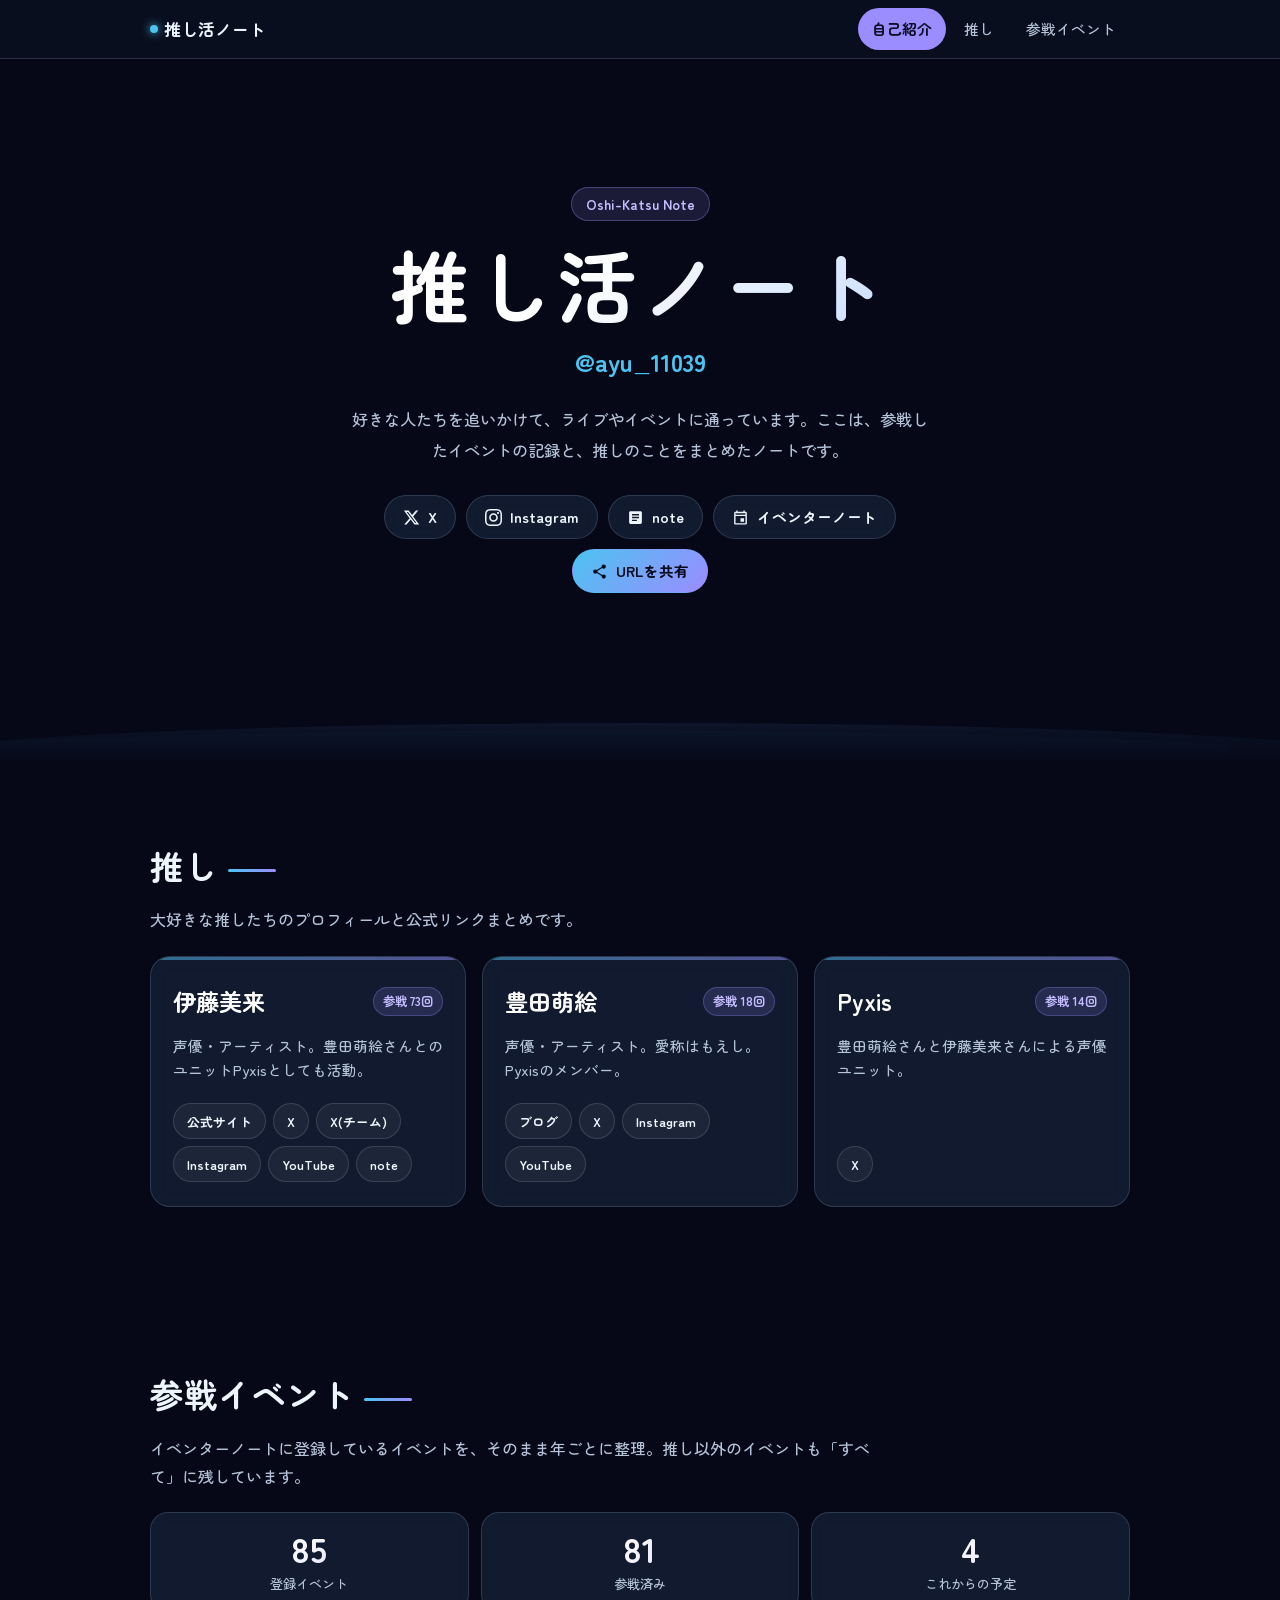
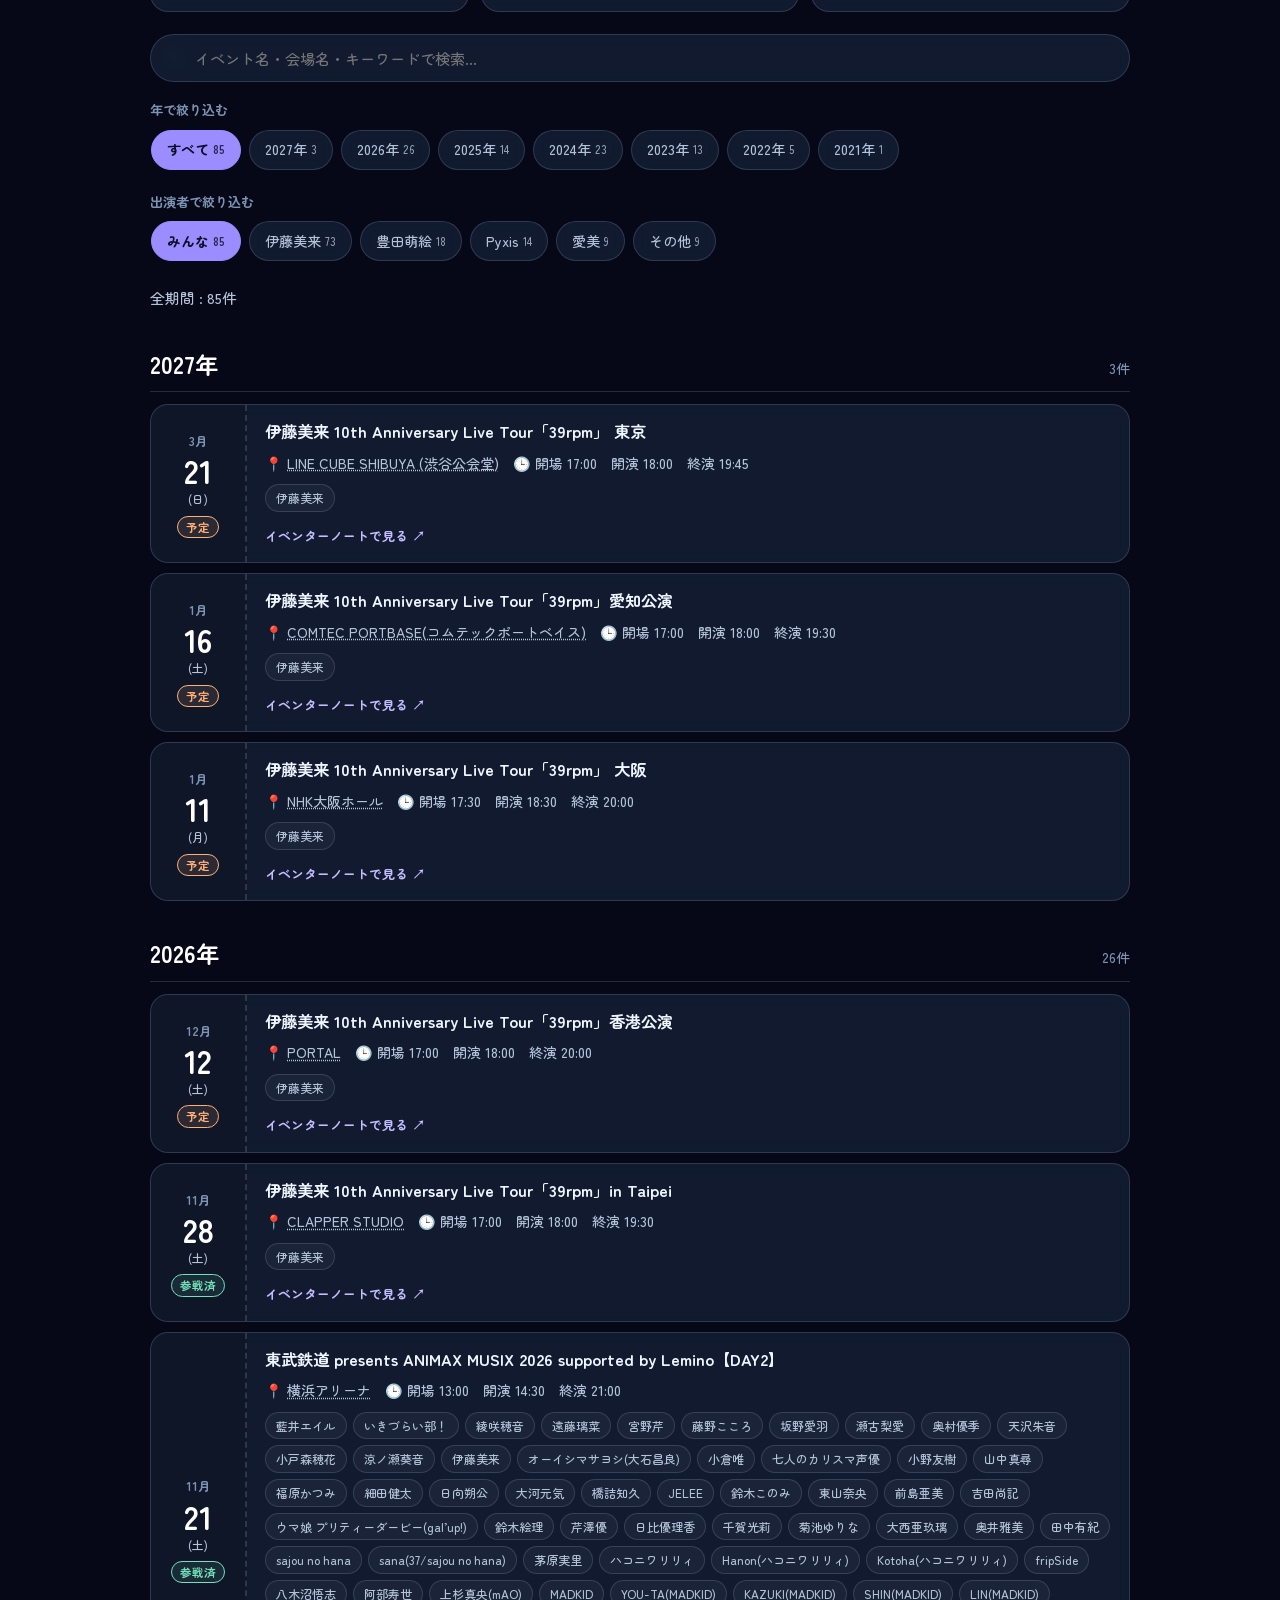
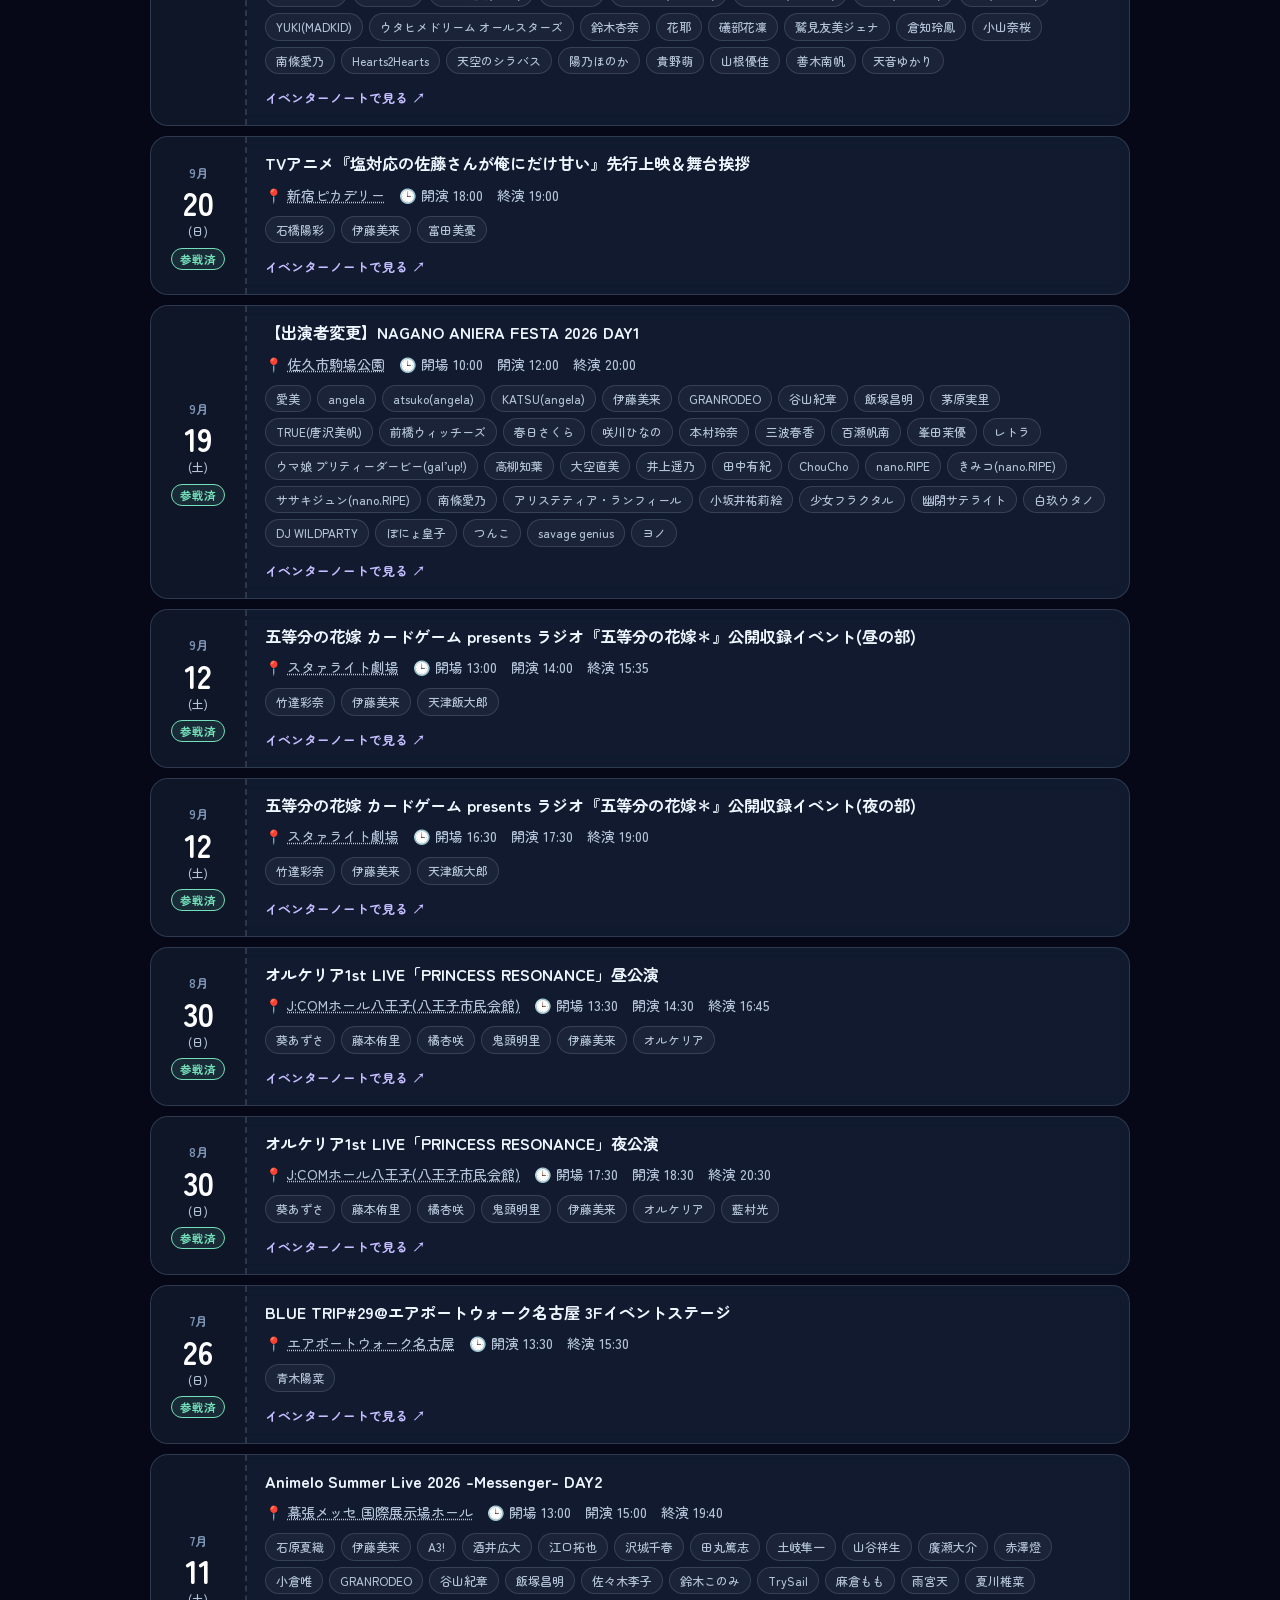
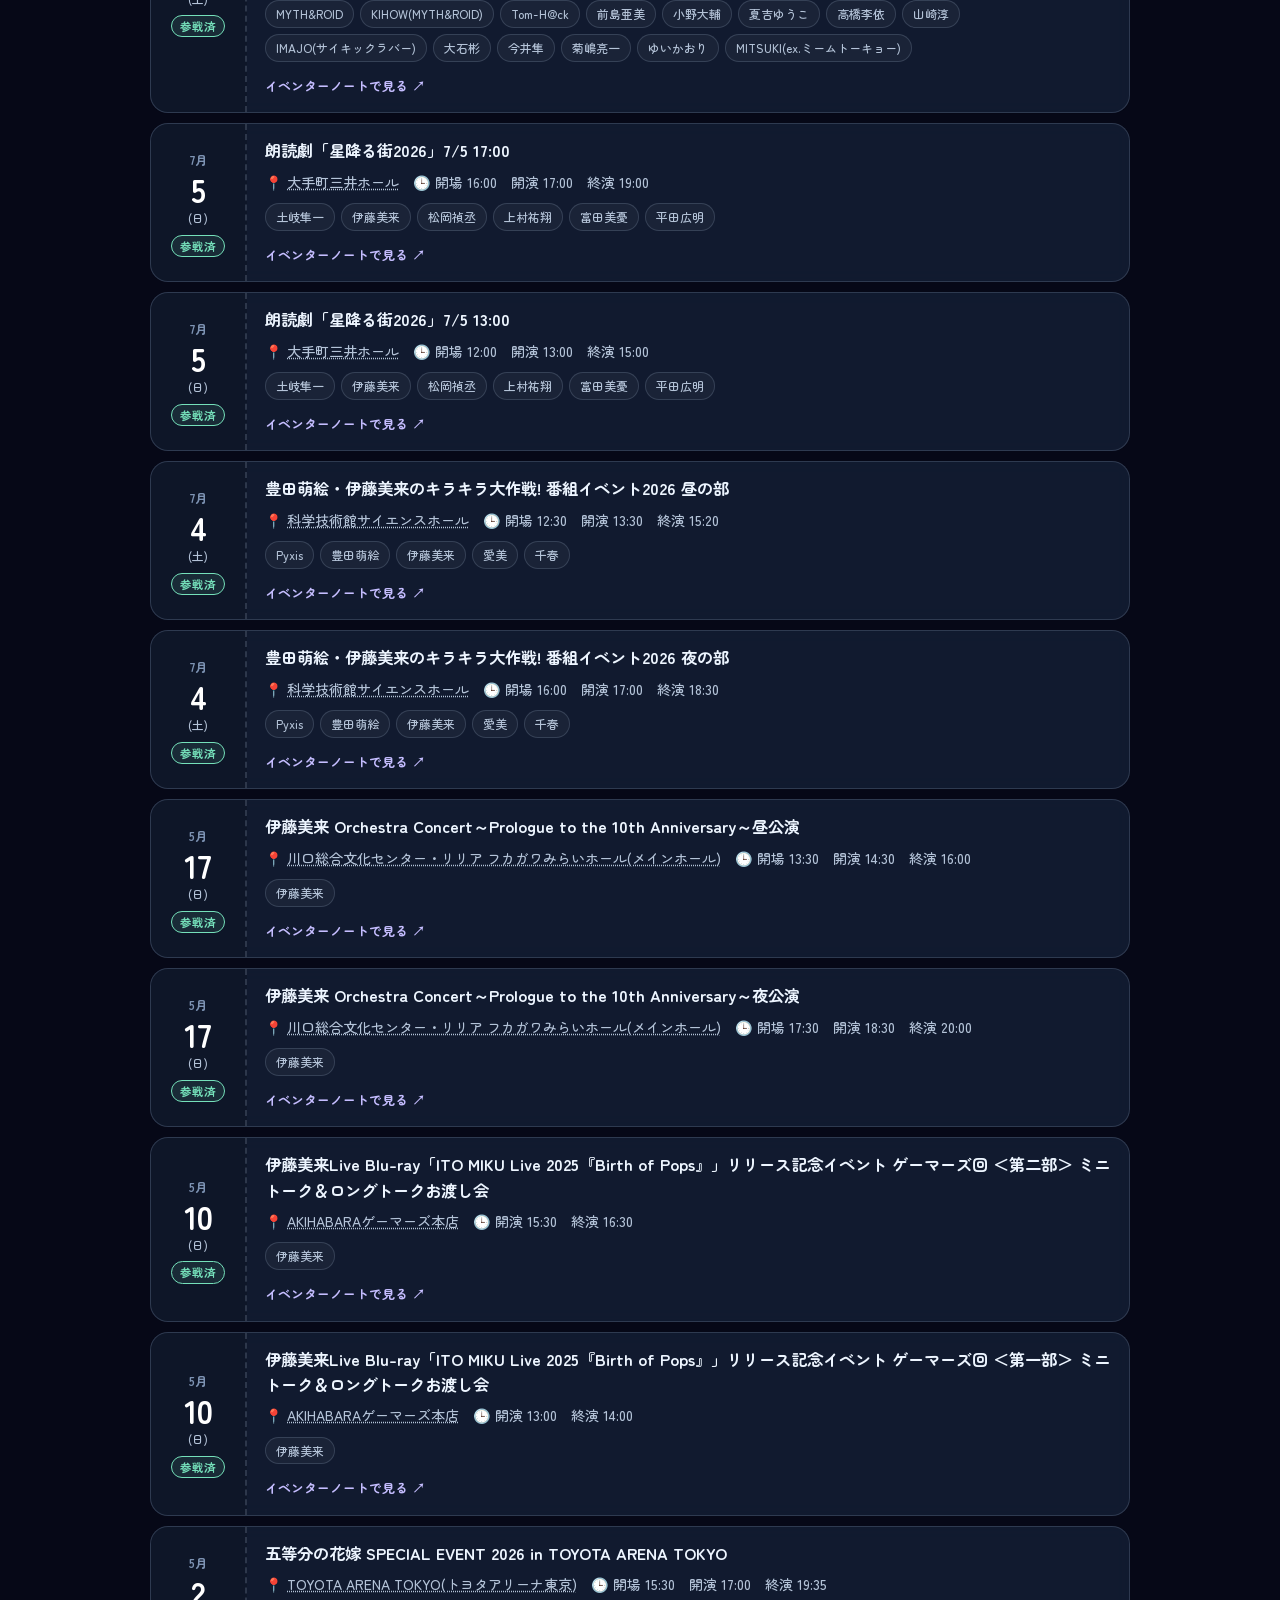
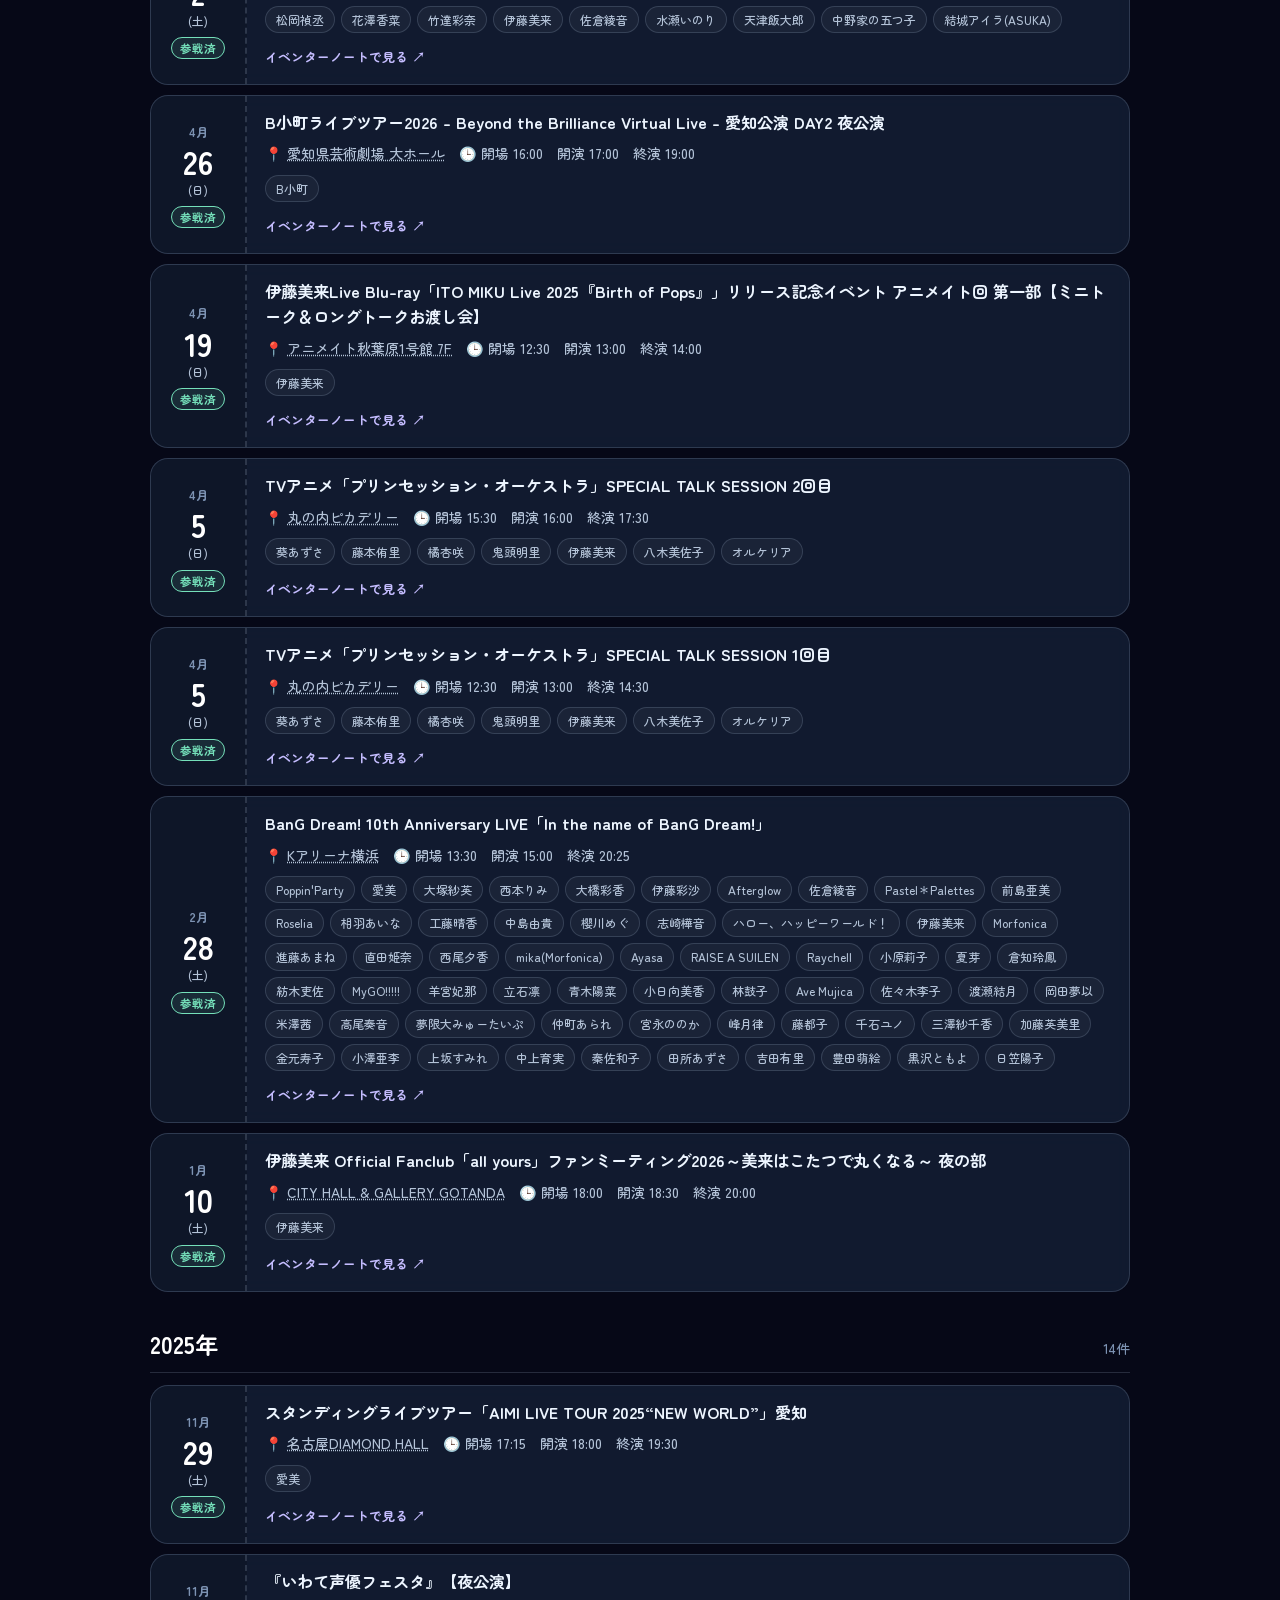
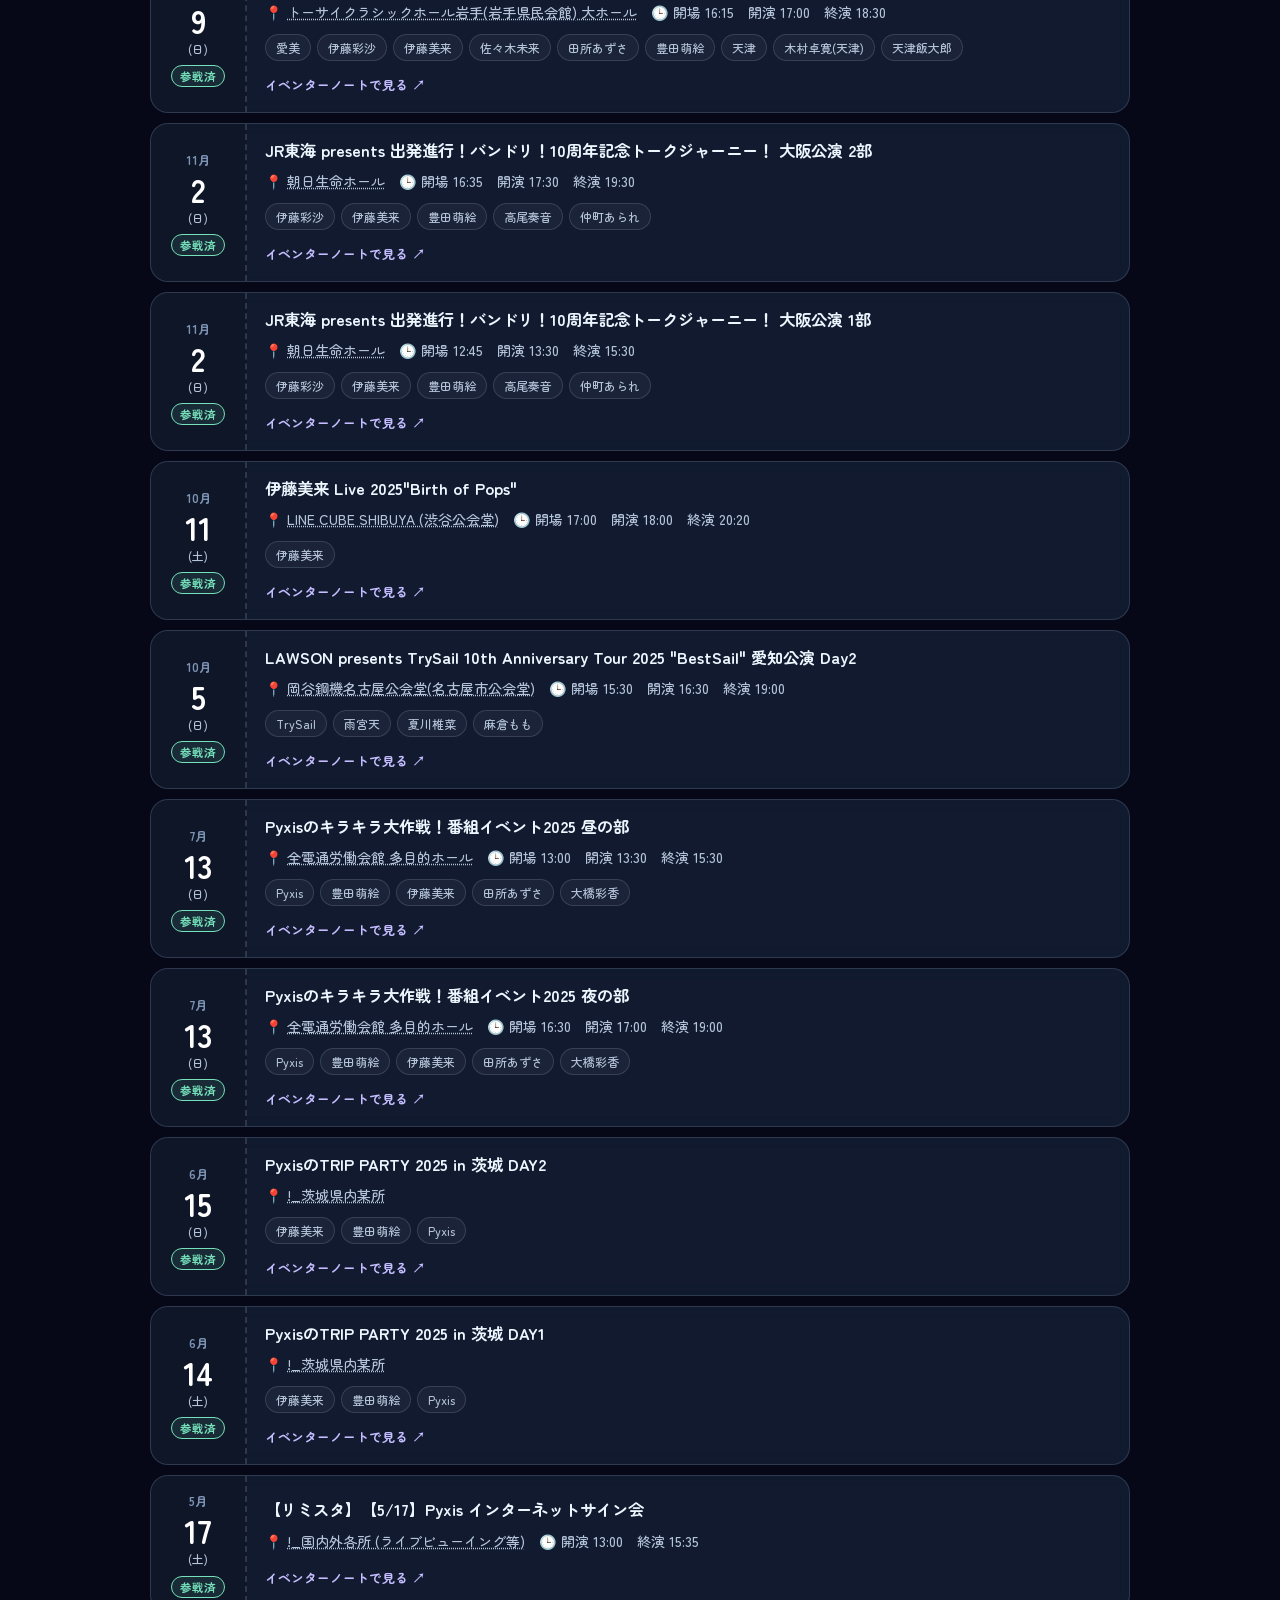
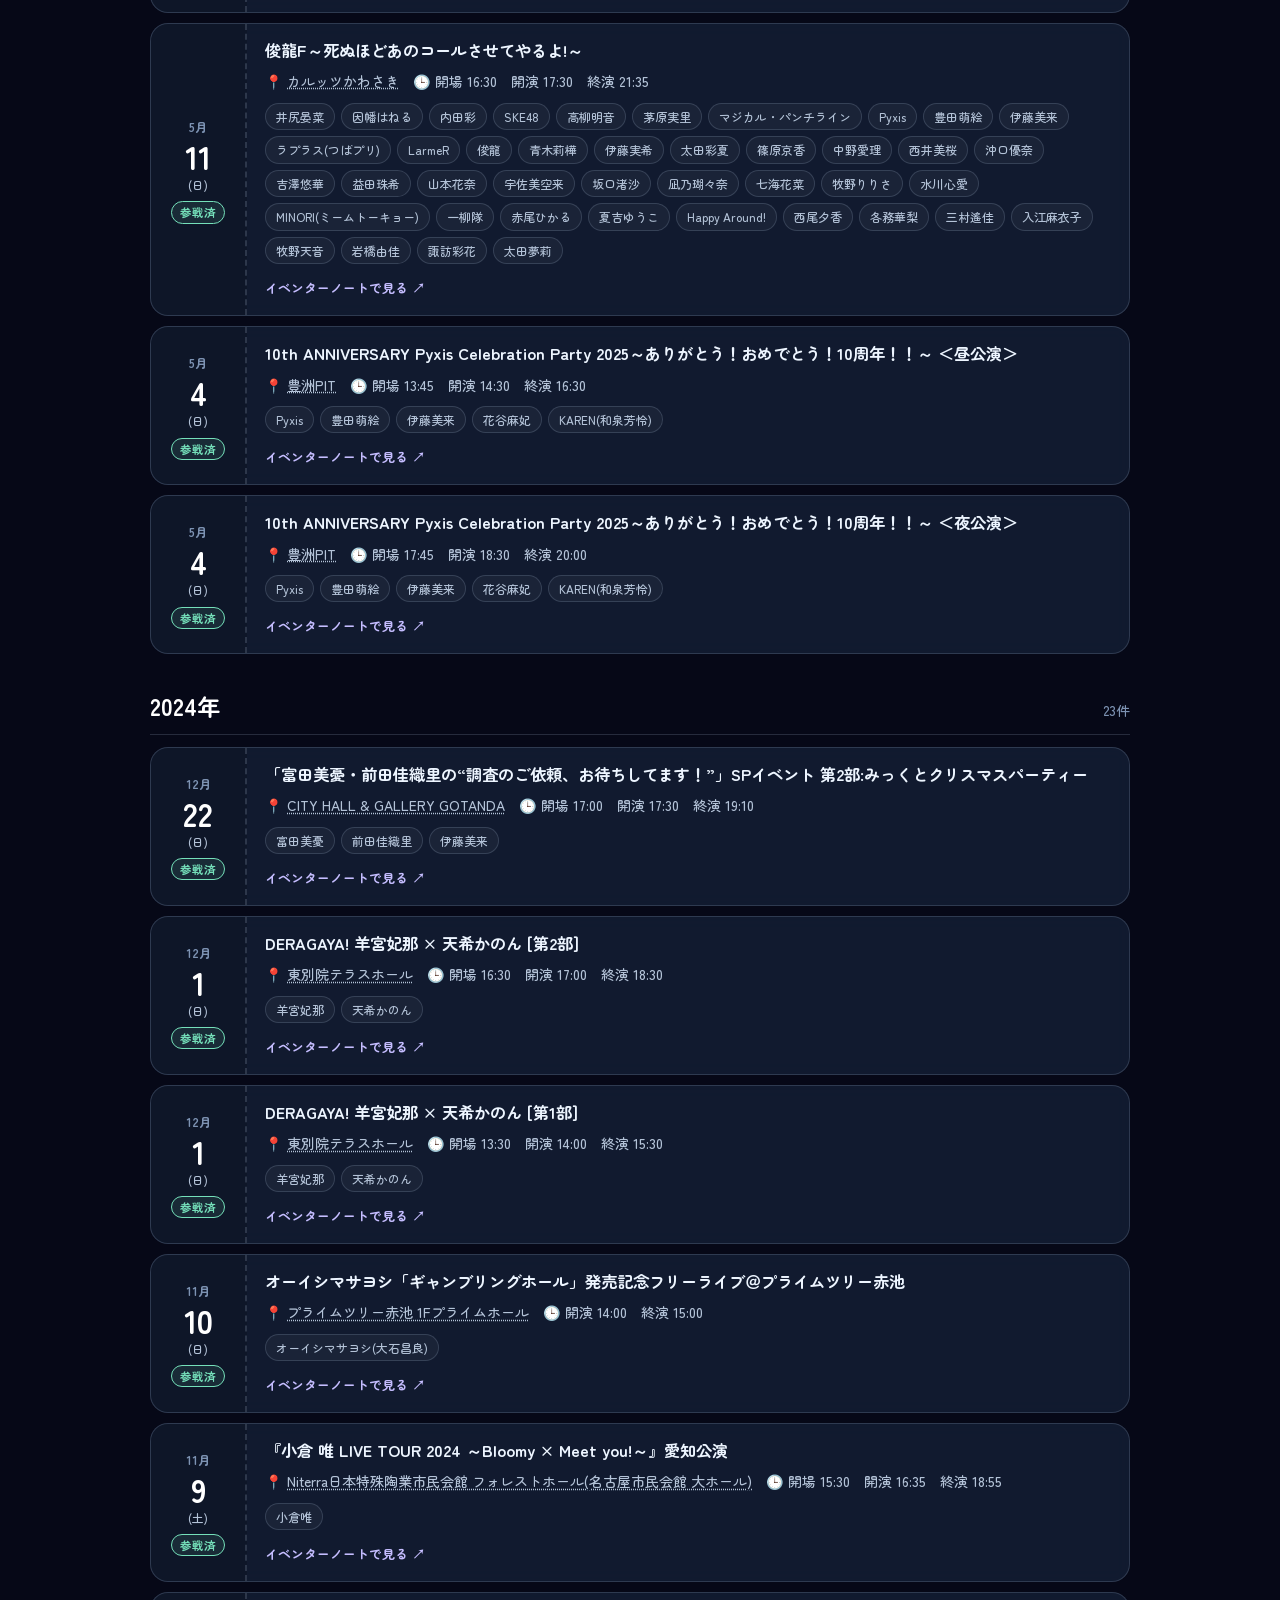
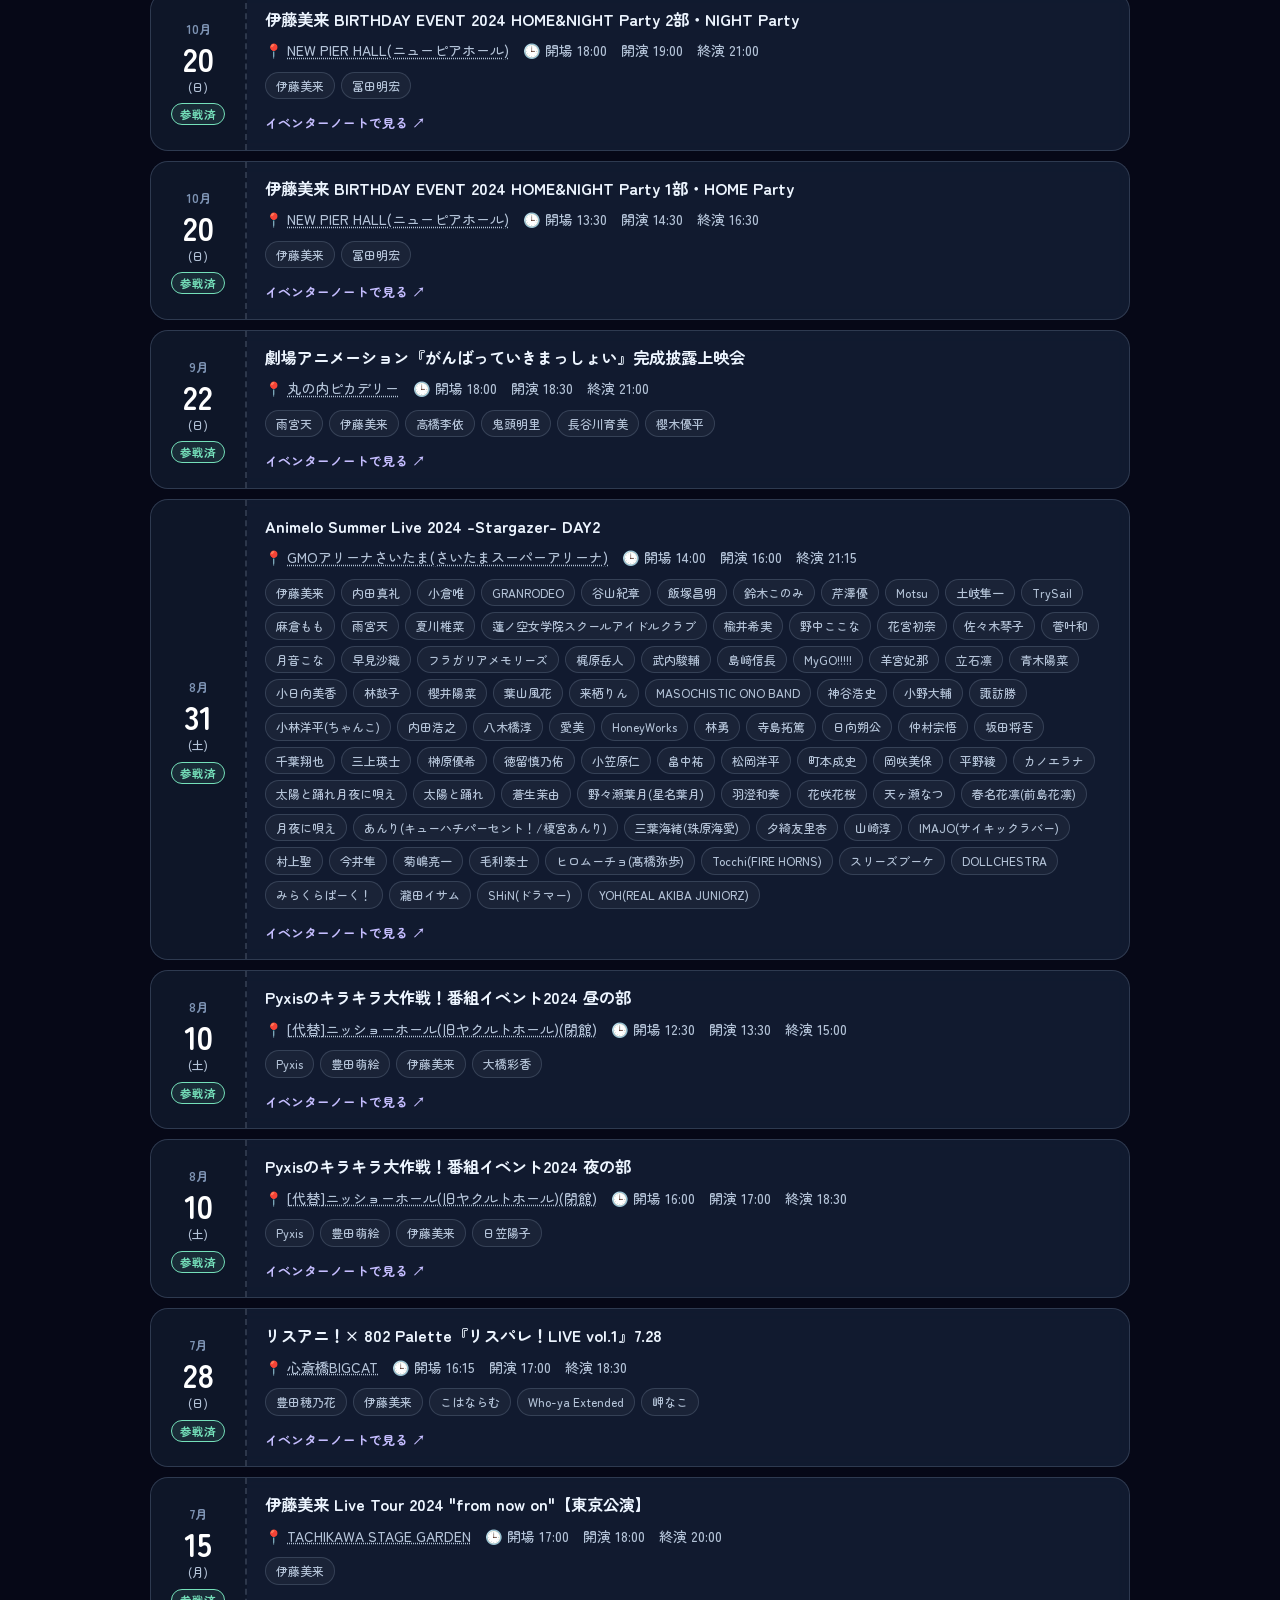
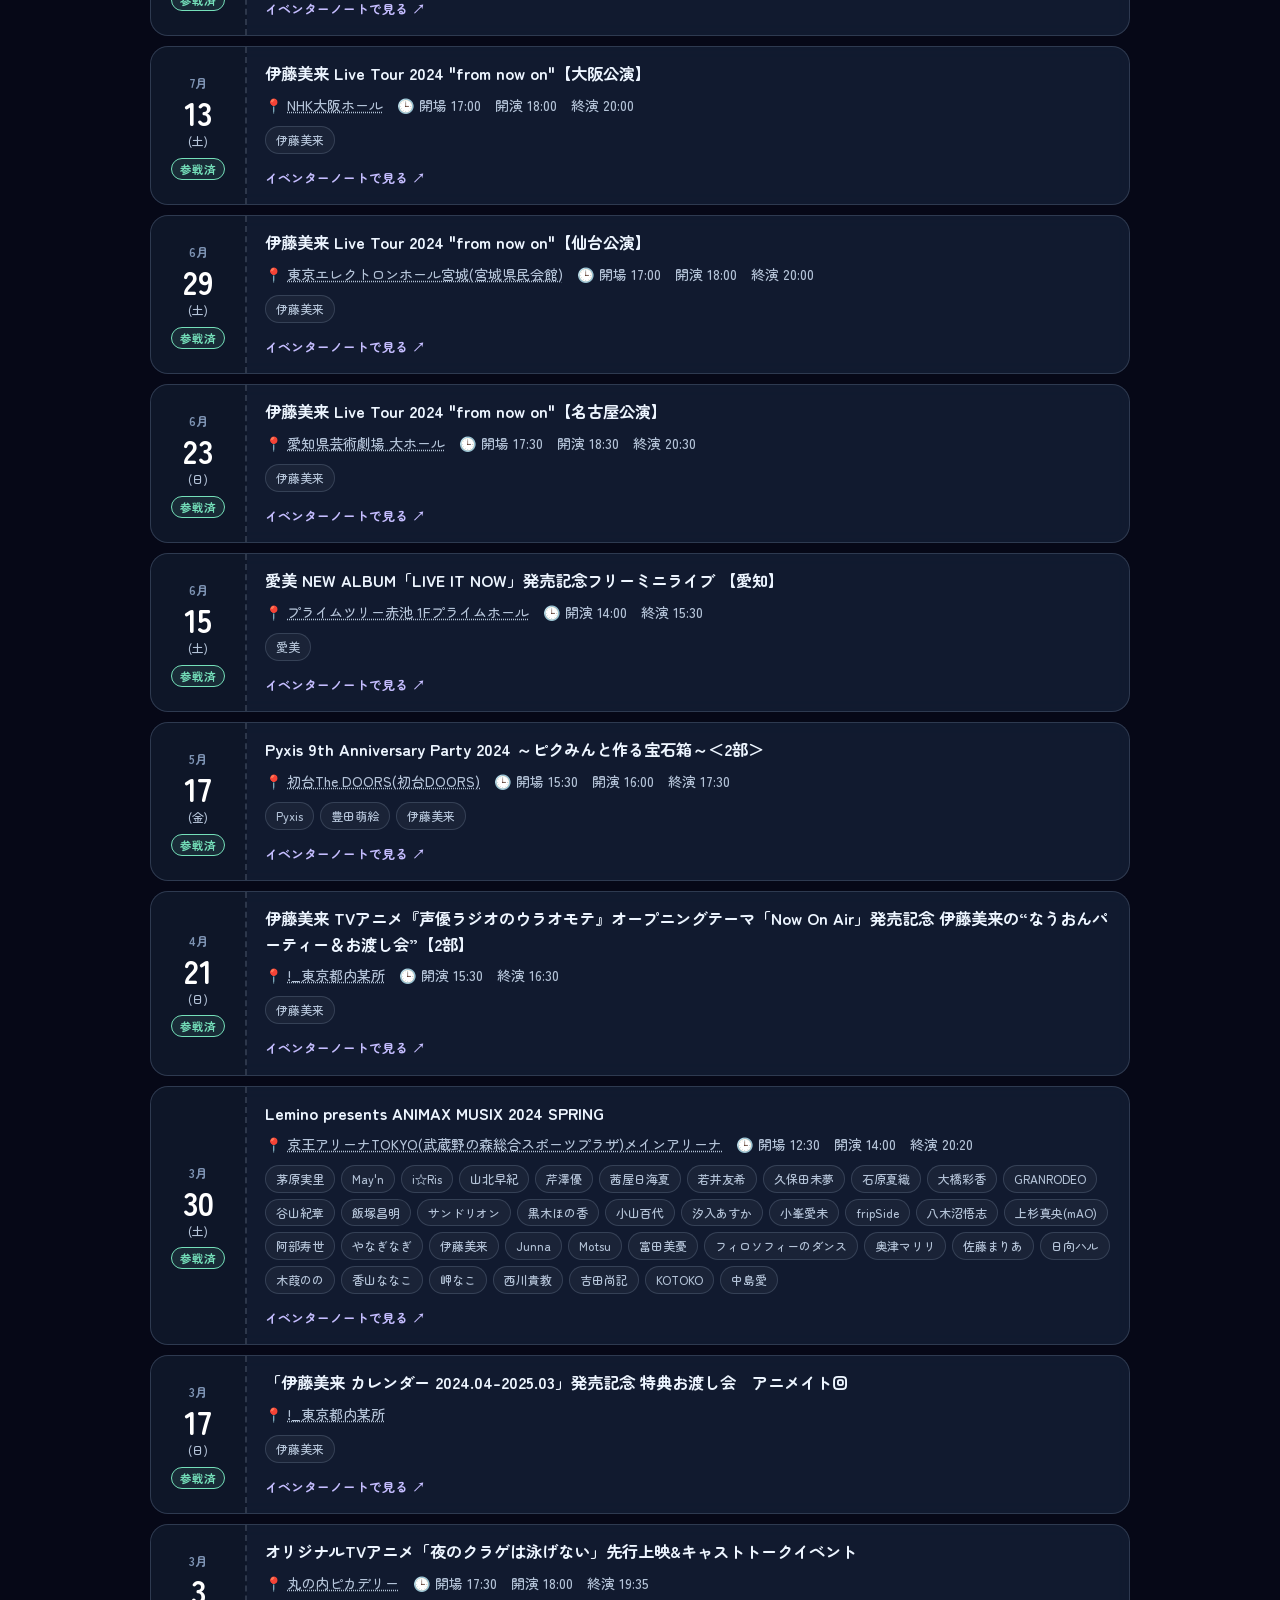
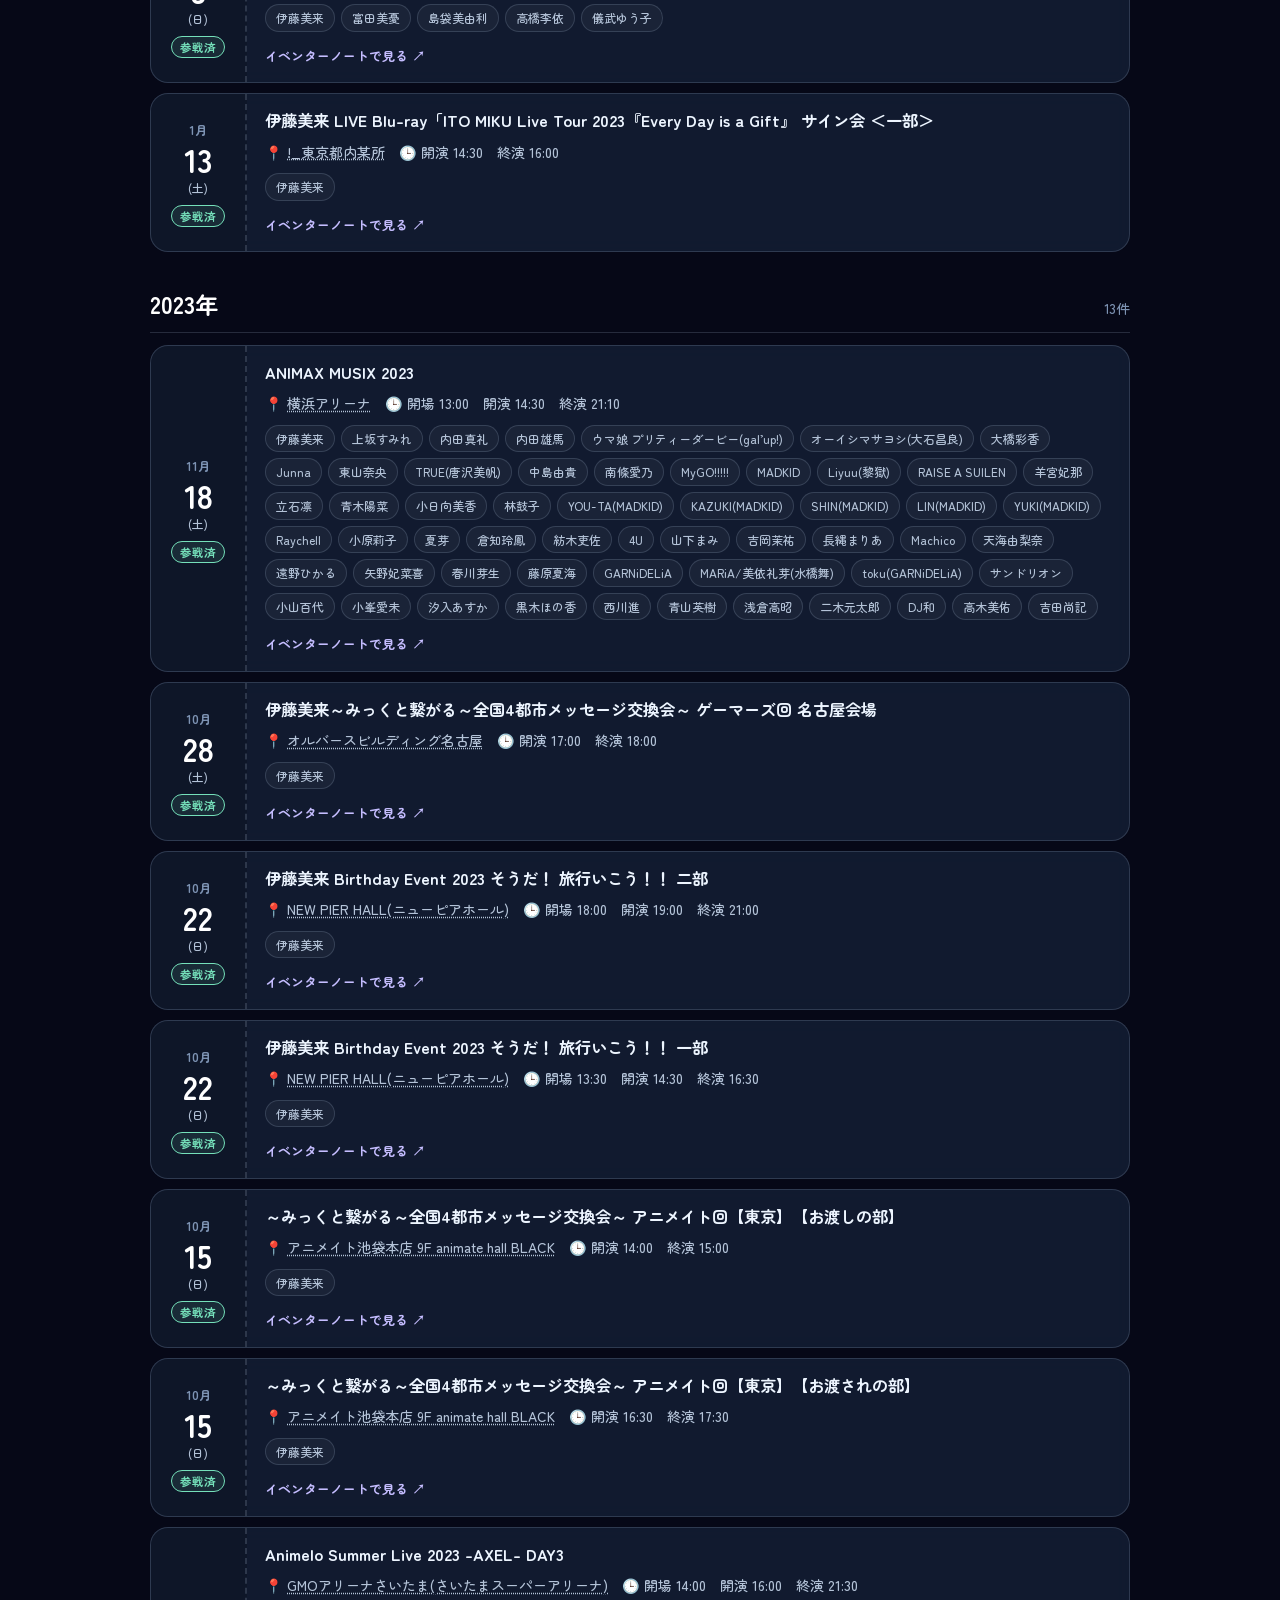
==== index.html @ 3716f9f3 "Update index.html" ====
<!DOCTYPE html>
<html lang="ja">
<head>
    <meta charset="utf-8">
    <meta name="viewport" content="width=device-width, initial-scale=1, viewport-fit=cover">
    
    <!-- 基本情報 -->
    <title>Ayu(@ayu_11039)</title>
    <meta name="description" content="伊藤美来さん・豊田萌絵さん・Pyxisを中心に、参戦したライブやイベントの記録と推しの情報をまとめた推し活ノート。イベンターノート連携。">
    <meta name="author" content="Ayu (@ayu_11039)">
    <link rel="canonical" href="https://ayu11039.github.io/ayu-oshi-note/">
    
    <!-- OGP (Open Graph Protocol) / SNS共有用 -->
    <meta property="og:title" content="Ayu(@ayu_11039)">
    <meta property="og:description" content="伊藤美来さん・豊田萌絵さん・Pyxisを中心とした参戦イベント記録＆推し活ノート。これまでの参戦記録とこれからの予定をまとめています。">
    <meta property="og:type" content="website">
    <meta property="og:url" content="https://ayu11039.github.io/ayu-oshi-note/">
    <meta property="og:site_name" content="Ayu 推し活ノート">
    <meta property="og:locale" content="ja_JP">
    
    <!-- Twitter Card -->
    <meta name="twitter:card" content="summary">
    <meta name="twitter:site" content="@ayu_11039">
    <meta name="twitter:creator" content="@ayu_11039">
    <meta name="twitter:title" content="Ayu(@ayu_11039)">
    <meta name="twitter:description" content="伊藤美来さん・豊田萌絵さん・Pyxisのライブ・イベント参戦記録まとめ。">
    
    <!-- モバイル & テーマ設定 -->
    <meta name="theme-color" content="#060817">
    <meta name="color-scheme" content="dark">
    <meta name="apple-mobile-web-app-capable" content="yes">
    <meta name="apple-mobile-web-app-status-bar-style" content="black-translucent">
    <meta name="apple-mobile-web-app-title" content="Ayu">
    
    <!-- ファビコン (光る星とハートのSVG) -->
    <link rel="icon" href="data:image/svg+xml,%3Csvg xmlns='http://www.w3.org/2000/svg' viewBox='0 0 100 100'%3E%3Cdefs%3E%3ClinearGradient id='g' x1='0%25' y1='0%25' x2='100%25' y2='100%25'%3E%3Cstop offset='0%25' stop-color='%234CC3F0'/%3E%3Cstop offset='100%25' stop-color='%239B8CFF'/%3E%3C/linearGradient%3E%3C/defs%3E%3Ccircle cx='50' cy='50' r='48' fill='url(%23g)'/%3E%3Cpath d='M50 22 L55 38 L72 38 L58 49 L63 65 L50 55 L37 65 L42 49 L28 38 L45 38 Z' fill='white'/%3E%3C/svg%3E">
    <link rel="apple-touch-icon" href="data:image/svg+xml,%3Csvg xmlns='http://www.w3.org/2000/svg' viewBox='0 0 100 100'%3E%3Cdefs%3E%3ClinearGradient id='g' x1='0%25' y1='0%25' x2='100%25' y2='100%25'%3E%3Cstop offset='0%25' stop-color='%234CC3F0'/%3E%3Cstop offset='100%25' stop-color='%239B8CFF'/%3E%3C/linearGradient%3E%3C/defs%3E%3Crect width='100' height='100' rx='24' fill='url(%23g)'/%3E%3Cpath d='M50 24 L55 40 L72 40 L58 51 L63 67 L50 57 L37 67 L42 51 L28 40 L45 40 Z' fill='white'/%3E%3C/svg%3E">
    
    <!-- Google Fonts -->
    <link rel="preconnect" href="https://fonts.googleapis.com">
    <link rel="preconnect" href="https://fonts.gstatic.com" crossorigin>
    <link href="https://fonts.googleapis.com/css2?family=Zen+Maru+Gothic:wght@500;700&display=swap" rel="stylesheet">
    
    <style>
        :root {
            --ink: #edf5ff;
            --muted: #b4c3d8;
            --dim: #7d93b3;
            --bg-base: #060817;
            --card: rgba(20, 31, 53, 0.82);
            --card-hover: rgba(28, 44, 74, 0.92);
            --panel: #18243b;
            --line: rgba(205, 222, 255, 0.16);
            --line-strong: rgba(205, 222, 255, 0.28);
            --accent: #9b8cff;
            --accent2: #4cc3f0;
            --accent-ink: #c5bdff;
            --ok: #75e0ba;
            --future: #ffb078;
            --radius: 20px;
            --radius-sm: 12px;
            --font: "Zen Maru Gothic", -apple-system, BlinkMacSystemFont, "Hiragino Maru Gothic ProN", "Hiragino Sans", "Yu Gothic UI", sans-serif;
            color-scheme: dark;
        }

        * {
            box-sizing: border-box;
            margin: 0;
            padding: 0;
        }

        html {
            scroll-behavior: smooth;
            scroll-padding-top: 76px;
            -webkit-text-size-adjust: 100%;
            background: var(--bg-base);
            color: var(--ink);
        }

        body {
            font: 500 1rem/1.8 var(--font);
            color: var(--ink);
            background: var(--bg-base);
            min-height: 100vh;
            overflow-x: hidden;
            position: relative;
        }

        a {
            color: var(--accent-ink);
            text-decoration: none;
            transition: color .2s ease;
        }

        a:hover {
            color: #fff;
        }

        button {
            font: inherit;
            color: inherit;
            border: none;
            background: none;
            cursor: pointer;
        }

        [hidden] {
            display: none !important;
        }

        :focus-visible {
            outline: 3px solid var(--accent);
            outline-offset: 3px;
        }

        /* 背景オーロラ & 演出 */
        .bg {
            position: fixed;
            inset: 0;
            z-index: -3;
            overflow: hidden;
            background: #060817;
            pointer-events: none;
        }

        .bg::before {
            content: "";
            position: absolute;
            inset: -20% -10%;
            background:
                radial-gradient(54% 36% at 16% 26%, rgba(56, 189, 248, .36), transparent 70%),
                radial-gradient(48% 40% at 84% 16%, rgba(139, 92, 246, .44), transparent 70%),
                radial-gradient(52% 34% at 62% 84%, rgba(236, 72, 153, .24), transparent 72%),
                radial-gradient(42% 28% at 24% 88%, rgba(45, 212, 191, .22), transparent 70%),
                linear-gradient(180deg, #05071a 0%, #0a1033 52%, #0c0a26 100%);
            animation: bgSlide 44s ease-in-out infinite alternate;
        }

        .bg::after {
            content: "";
            position: absolute;
            inset: -10% -15% 35% -15%;
            background: repeating-linear-gradient(100deg, rgba(56, 189, 248, 0) 0 70px, rgba(56, 189, 248, .10) 105px, rgba(139, 92, 246, .12) 150px, rgba(236, 72, 153, .06) 185px, rgba(56, 189, 248, 0) 240px);
            -webkit-mask-image: linear-gradient(180deg, transparent 0, #000 32%, transparent 88%);
            mask-image: linear-gradient(180deg, transparent 0, #000 32%, transparent 88%);
            animation: curtain 26s ease-in-out infinite alternate;
            will-change: transform;
        }

        .orbs {
            position: fixed;
            inset: 0;
            z-index: -2;
            pointer-events: none;
            overflow: hidden;
        }

        .orbs i {
            position: absolute;
            border-radius: 50%;
            mix-blend-mode: screen;
            opacity: .75;
            will-change: transform;
        }

        .orbs i:nth-child(1) {
            width: 55vmax;
            height: 55vmax;
            left: -18vmax;
            top: -18vmax;
            background: radial-gradient(circle, rgba(56, 189, 248, .50) 0, transparent 68%);
            animation: drift1 38s ease-in-out infinite alternate;
        }

        .orbs i:nth-child(2) {
            width: 48vmax;
            height: 48vmax;
            right: -16vmax;
            top: 25vh;
            background: radial-gradient(circle, rgba(139, 92, 246, .52) 0, transparent 68%);
            animation: drift2 46s ease-in-out infinite alternate;
        }

        .orbs i:nth-child(3) {
            width: 40vmax;
            height: 40vmax;
            left: 20vw;
            bottom: -20vmax;
            background: radial-gradient(circle, rgba(236, 72, 153, .38) 0, transparent 68%);
            animation: drift3 52s ease-in-out infinite alternate;
        }

        .bubbles {
            position: fixed;
            inset: 0;
            z-index: -1;
            width: 100%;
            height: 100%;
            pointer-events: none;
        }

        .progress {
            position: fixed;
            top: 0;
            left: 0;
            right: 0;
            height: 3px;
            z-index: 50;
            background: linear-gradient(90deg, var(--accent2), var(--accent));
            transform: scaleX(0);
            transform-origin: 0 50%;
        }

        .wrap {
            max-width: 1040px;
            margin: 0 auto;
            padding-inline: max(clamp(16px, 4vw, 30px), env(safe-area-inset-left));
            padding-right: max(clamp(16px, 4vw, 30px), env(safe-area-inset-right));
        }

        /* ナビゲーションバー */
        .nav {
            position: sticky;
            top: 0;
            z-index: 30;
            background: rgba(11, 16, 32, 0.85);
            border-bottom: 1px solid var(--line);
            backdrop-filter: blur(16px);
            -webkit-backdrop-filter: blur(16px);
            padding-top: env(safe-area-inset-top);
        }

        .nav .wrap {
            display: flex;
            align-items: center;
            gap: 12px;
            min-height: 58px;
        }

        .brand {
            font-weight: 700;
            font-size: 1.05rem;
            white-space: nowrap;
            color: var(--ink);
            display: flex;
            align-items: center;
            gap: 6px;
        }

        .brand-dot {
            width: 8px;
            height: 8px;
            border-radius: 50%;
            background: var(--accent2);
            box-shadow: 0 0 10px var(--accent2);
        }

        .links {
            display: flex;
            gap: 4px;
            margin-left: auto;
            overflow: auto;
            scrollbar-width: none;
        }

        .links::-webkit-scrollbar {
            display: none;
        }

        .links a {
            padding: 8px 14px;
            border-radius: 999px;
            color: var(--muted);
            white-space: nowrap;
            font-size: .92rem;
            transition: all .2s ease;
        }

        .links a:hover {
            color: #fff;
            background: var(--line);
        }

        .links a[aria-current="true"] {
            background: var(--accent);
            color: #0b0f24;
            font-weight: 700;
        }

        /* ヒーローセクション */
        .hero {
            position: relative;
            overflow: hidden;
            display: grid;
            place-items: center;
            text-align: center;
            min-height: min(78svh, 720px);
            padding: 80px 0 120px;
        }

        .hero .wrap {
            position: relative;
            z-index: 1;
            max-width: 680px;
        }

        .badge-user {
            display: inline-flex;
            align-items: center;
            gap: 6px;
            padding: 4px 14px;
            border-radius: 999px;
            background: rgba(155, 140, 255, 0.14);
            border: 1px solid rgba(155, 140, 255, 0.35);
            color: var(--accent-ink);
            font-size: .85rem;
            font-weight: 700;
            margin-bottom: 1rem;
        }

        .hero h1 {
            font-size: clamp(2.6rem, 9vw, 5rem);
            line-height: 1.15;
            letter-spacing: .04em;
            margin: 0;
            font-weight: 700;
            background: linear-gradient(135deg, #ffffff 40%, #c2d9ff 100%);
            -webkit-background-clip: text;
            -webkit-text-fill-color: transparent;
        }

        .hero h1 .ch {
            display: inline-block;
            animation: drop .85s cubic-bezier(.2, .8, .2, 1) backwards;
            animation-delay: calc(var(--i) * 60ms + 60ms);
        }

        .id {
            font-size: clamp(1.2rem, 3.5vw, 1.55rem);
            font-weight: 700;
            color: var(--accent2);
            margin: .4em 0 .8em;
            display: inline-flex;
            align-items: center;
            gap: 4px;
        }

        .bio {
            max-width: 36em;
            margin: 0 auto 1.8em;
            color: var(--muted);
            font-size: 1.02rem;
            line-height: 1.9;
        }

        .acc {
            display: flex;
            flex-wrap: wrap;
            justify-content: center;
            gap: 10px;
        }

        /* ボタンスタイル */
        .btn {
            display: inline-flex;
            align-items: center;
            justify-content: center;
            gap: 8px;
            min-height: 44px;
            padding: 0 18px;
            border-radius: 999px;
            border: 1.5px solid var(--accent);
            background: var(--accent);
            color: #0b0f24;
            font-weight: 700;
            font-size: .92rem;
            cursor: pointer;
            transition: all .25s ease;
        }

        .btn svg {
            width: 17px;
            height: 17px;
            fill: currentColor;
            flex-shrink: 0;
        }

        .btn.soft {
            background: var(--card);
            border-color: var(--line);
            color: var(--ink);
            backdrop-filter: blur(8px);
            -webkit-backdrop-filter: blur(8px);
        }

        .btn.soft:hover {
            background: var(--card-hover);
            border-color: var(--accent);
            color: #fff;
            transform: translateY(-2px);
            box-shadow: 0 6px 16px rgba(0, 0, 0, 0.3);
        }

        .btn.primary {
            background: linear-gradient(135deg, var(--accent2), var(--accent));
            border-color: transparent;
            color: #050b1c;
        }

        .btn.primary:hover {
            transform: translateY(-2px);
            box-shadow: 0 6px 20px rgba(76, 195, 240, 0.4);
        }

        .wave {
            --wh: 72px;
            position: absolute;
            left: 0;
            right: 0;
            bottom: -1px;
            height: var(--wh);
            background: linear-gradient(180deg, rgba(155, 140, 255, .25), rgba(56, 189, 248, .05) 60%, transparent);
            clip-path: ellipse(60% 54% at 50% 100%);
            opacity: .9;
            pointer-events: none;
        }

        .wave.w2 {
            --wh: 58px;
            opacity: .35;
            transform: translateX(-4%);
            animation: waveAnim 15s linear infinite;
        }

        /* セクション共通 */
        .block {
            padding-block: clamp(48px, 7vw, 82px);
        }

        .block h2 {
            font-size: clamp(1.6rem, 4.5vw, 2.1rem);
            margin: 0 0 .5em;
            line-height: 1.35;
            font-weight: 700;
            display: flex;
            align-items: center;
            gap: 10px;
        }

        .block h2::after {
            content: "";
            display: block;
            width: 48px;
            height: 3px;
            border-radius: 2px;
            background: linear-gradient(90deg, var(--accent2), var(--accent));
            margin-top: .3em;
        }

        .lead {
            max-width: 46em;
            color: var(--muted);
            margin: 0 0 1.4em;
            line-height: 1.75;
        }

        /* 推しセクション (Oshi) */
        .oshi {
            display: grid;
            gap: 16px;
        }

        @media(min-width: 760px) {
            .oshi {
                grid-template-columns: repeat(3, 1fr);
            }
        }

        .tile {
            display: flex;
            flex-direction: column;
            gap: 12px;
            min-height: 200px;
            padding: 24px 22px;
            background: var(--card);
            border: 1px solid var(--line);
            border-radius: var(--radius);
            backdrop-filter: blur(12px);
            -webkit-backdrop-filter: blur(12px);
            transition: all .25s ease;
            position: relative;
            overflow: hidden;
        }

        .tile::before {
            content: "";
            position: absolute;
            top: 0;
            left: 0;
            right: 0;
            height: 3px;
            background: linear-gradient(90deg, var(--accent2), var(--accent));
            opacity: .5;
            transition: opacity .25s ease;
        }

        .tile:hover {
            transform: translateY(-4px);
            border-color: var(--accent);
            box-shadow: 0 12px 28px rgba(0, 0, 0, 0.4);
        }

        .tile:hover::before {
            opacity: 1;
        }

        .tile-head {
            display: flex;
            align-items: center;
            justify-content: space-between;
            gap: 8px;
        }

        .tile h3 {
            margin: 0;
            font-size: 1.45rem;
            font-weight: 700;
            color: #fff;
        }

        .count-badge {
            font-size: .78rem;
            padding: 2px 9px;
            border-radius: 999px;
            background: rgba(155, 140, 255, 0.16);
            color: var(--accent-ink);
            border: 1px solid rgba(155, 140, 255, 0.3);
            white-space: nowrap;
            font-weight: 700;
        }

        .tile p.memo {
            margin: 0;
            color: var(--muted);
            font-size: .92rem;
            line-height: 1.6;
        }

        .pls {
            display: flex;
            flex-wrap: wrap;
            gap: 7px;
            margin-top: auto;
            padding-top: 10px;
        }

        .pl {
            display: inline-flex;
            align-items: center;
            gap: 5px;
            min-height: 36px;
            padding: 0 13px;
            border-radius: 999px;
            border: 1px solid var(--line);
            background: rgba(255, 255, 255, 0.05);
            color: var(--ink);
            font-size: .8rem;
            font-weight: 700;
            transition: all .2s ease;
        }

        .pl:hover {
            border-color: var(--accent);
            background: var(--accent);
            color: #0b0f24;
            transform: translateY(-1px);
        }

        /* 参戦イベント統計バー */
        .statbar {
            display: grid;
            grid-template-columns: repeat(3, 1fr);
            gap: 12px;
            margin: 20px 0;
        }

        .stat {
            padding: 16px 18px;
            background: var(--card);
            border: 1px solid var(--line);
            border-radius: 18px;
            backdrop-filter: blur(8px);
            -webkit-backdrop-filter: blur(8px);
            text-align: center;
            transition: transform .2s ease;
        }

        .stat:hover {
            transform: translateY(-2px);
            border-color: var(--line-strong);
        }

        .stat b {
            display: block;
            font-size: clamp(1.6rem, 3.8vw, 2.2rem);
            line-height: 1.1;
            font-weight: 700;
            background: linear-gradient(135deg, #ffffff 40%, var(--accent-ink) 100%);
            -webkit-background-clip: text;
            -webkit-text-fill-color: transparent;
        }

        .stat small {
            color: var(--muted);
            font-size: .82rem;
            display: block;
            margin-top: 4px;
        }

        /* 検索ボックス */
        .search-wrap {
            margin: 22px 0 16px;
            position: relative;
        }

        .search-box {
            width: 100%;
            height: 48px;
            padding: 0 42px 0 44px;
            border-radius: 999px;
            border: 1px solid var(--line);
            background: var(--card);
            color: var(--ink);
            font: inherit;
            font-size: .94rem;
            backdrop-filter: blur(8px);
            -webkit-backdrop-filter: blur(8px);
            transition: all .2s ease;
        }

        .search-box:focus {
            outline: none;
            border-color: var(--accent);
            box-shadow: 0 0 0 3px rgba(155, 140, 255, 0.25);
            background: var(--card-hover);
        }

        .search-icon {
            position: absolute;
            left: 16px;
            top: 50%;
            transform: translateY(-50%);
            width: 18px;
            height: 18px;
            fill: var(--dim);
            pointer-events: none;
        }

        .search-clear {
            position: absolute;
            right: 14px;
            top: 50%;
            transform: translateY(-50%);
            width: 24px;
            height: 24px;
            border-radius: 50%;
            background: rgba(255, 255, 255, 0.12);
            color: var(--muted);
            display: grid;
            place-items: center;
            font-size: .8rem;
            cursor: pointer;
            visibility: hidden;
            transition: all .2s ease;
        }

        .search-clear.active {
            visibility: visible;
        }

        .search-clear:hover {
            background: rgba(255, 255, 255, 0.24);
            color: #fff;
        }

        /* 絞り込みフィルター */
        .filter-section {
            margin: 16px 0;
        }

        .filter-title {
            font-size: .82rem;
            font-weight: 700;
            color: var(--dim);
            margin: .9em 0 .45em;
            display: flex;
            align-items: center;
            gap: 6px;
        }

        .row {
            display: flex;
            flex-wrap: wrap;
            gap: 8px;
            padding: 2px 1px 8px;
        }

        .pill {
            flex: none;
            min-height: 40px;
            padding: 0 15px;
            border-radius: 999px;
            cursor: pointer;
            background: var(--card);
            border: 1px solid var(--line);
            color: var(--muted);
            font-size: .88rem;
            backdrop-filter: blur(8px);
            -webkit-backdrop-filter: blur(8px);
            transition: all .2s ease;
            display: inline-flex;
            align-items: center;
            gap: 4px;
        }

        .pill:hover {
            border-color: var(--accent);
            color: #fff;
            transform: translateY(-1px);
        }

        .pill[aria-pressed="true"] {
            background: var(--accent);
            border-color: var(--accent);
            color: #0b0f24;
            font-weight: 700;
        }

        .pill .n {
            font-size: .78em;
            opacity: .8;
        }

        .count-summary {
            margin: 14px 0 6px;
            color: var(--muted);
            font-size: .92rem;
            display: flex;
            align-items: center;
            justify-content: space-between;
            flex-wrap: wrap;
            gap: 8px;
        }

        /* 年別グループ & チケットカード */
        .year-group {
            margin-top: 32px;
        }

        .year-head {
            display: flex;
            align-items: baseline;
            justify-content: space-between;
            gap: 12px;
            margin: 0 0 12px;
            padding-bottom: 6px;
            border-bottom: 1px solid var(--line);
        }

        .year-head h3 {
            margin: 0;
            font-size: 1.45rem;
            font-weight: 700;
            color: #fff;
        }

        .year-head small {
            color: var(--dim);
            font-size: .85rem;
        }

        .tickets {
            list-style: none;
            margin: 0;
            padding: 0;
            display: grid;
            gap: 10px;
        }

        .ticket {
            display: grid;
            grid-template-columns: 96px minmax(0, 1fr);
            overflow: hidden;
            background: var(--card);
            border: 1px solid var(--line);
            border-radius: 18px;
            transition: all .25s ease;
            backdrop-filter: blur(8px);
            -webkit-backdrop-filter: blur(8px);
        }

        .ticket:hover {
            transform: translateX(4px);
            border-color: var(--accent);
            background: var(--card-hover);
            box-shadow: 0 4px 18px rgba(0, 0, 0, 0.3);
        }

        .stub {
            display: flex;
            flex-direction: column;
            align-items: center;
            justify-content: center;
            padding: 14px 8px;
            border-right: 2px dashed var(--line);
            text-align: center;
            background: rgba(0, 0, 0, 0.15);
        }

        .stub small.month {
            font-size: .78rem;
            color: var(--dim);
            font-weight: 700;
        }

        .stub .d {
            font-size: 2rem;
            font-weight: 700;
            line-height: 1;
            margin: 2px 0;
            color: #fff;
        }

        .stub small.wd {
            font-size: .74rem;
            color: var(--muted);
        }

        .status {
            display: inline-flex;
            align-items: center;
            justify-content: center;
            margin-top: 6px;
            padding: 2px 8px;
            border-radius: 999px;
            font-size: .72rem;
            line-height: 1.4;
            font-weight: 700;
            border: 1px solid currentColor;
        }

        .status.past {
            color: var(--ok);
            background: rgba(117, 224, 186, 0.1);
        }

        .status.future {
            color: var(--future);
            background: rgba(255, 176, 120, 0.12);
        }

        .info {
            padding: 14px 18px;
            min-width: 0;
            display: flex;
            flex-direction: column;
            justify-content: center;
        }

        .title-line {
            display: flex;
            gap: 8px;
            align-items: flex-start;
        }

        .info .t {
            font-weight: 700;
            font-size: 1.02rem;
            overflow-wrap: anywhere;
            color: var(--ink);
            line-height: 1.55;
            transition: color .2s ease;
        }

        .info a.t:hover {
            color: var(--accent2);
            text-decoration: underline;
        }

        .meta-line {
            display: flex;
            flex-wrap: wrap;
            gap: 6px 14px;
            margin-top: 6px;
            color: var(--muted);
            font-size: .88rem;
        }

        .meta-line span {
            display: inline-flex;
            align-items: center;
            gap: 4px;
            overflow-wrap: anywhere;
        }

        .meta-line a.venue-link {
            color: var(--muted);
            text-decoration: underline dotted;
        }

        .meta-line a.venue-link:hover {
            color: var(--accent2);
        }

        .tags {
            display: flex;
            flex-wrap: wrap;
            gap: 6px;
            margin-top: 8px;
        }

        .tag {
            padding: 2px 10px;
            font-size: .75rem;
            border: 1px solid var(--line);
            border-radius: 999px;
            background: rgba(255, 255, 255, 0.04);
            color: var(--muted);
            cursor: pointer;
            transition: all .2s ease;
        }

        .tag:hover {
            border-color: var(--accent);
            color: #fff;
            background: rgba(155, 140, 255, 0.18);
        }

        .event-action {
            margin-top: 8px;
        }

        .event-action a {
            font-size: .8rem;
            font-weight: 700;
            color: var(--accent-ink);
            display: inline-flex;
            align-items: center;
            gap: 4px;
        }

        .event-action a:hover {
            color: #fff;
            text-decoration: underline;
        }

        .empty {
            color: var(--muted);
            padding: 30px 10px;
            text-align: center;
            background: var(--card);
            border-radius: var(--radius-sm);
            border: 1px dashed var(--line);
            margin: 20px 0;
        }

        .more-area {
            margin-top: 24px;
            text-align: center;
        }

        /* 管理者メンテナンスパネル (通常は非表示、#admin で表示) */
        .admin-panel {
            display: none;
            margin-top: 36px;
            padding: 20px;
            background: rgba(24, 36, 59, 0.95);
            border: 1px dashed var(--line-strong);
            border-radius: 18px;
        }

        .admin-panel.open {
            display: block;
        }

        .admin-panel summary {
            cursor: pointer;
            font-weight: 700;
            color: var(--accent-ink);
            padding: 6px 0;
        }

        .admin-panel textarea {
            display: block;
            width: 100%;
            min-height: 160px;
            margin-top: 10px;
            padding: 12px;
            border: 1px solid var(--line);
            border-radius: 12px;
            background: #0d1424;
            color: var(--ink);
            font: inherit;
            font-size: .85rem;
        }

        .notice {
            padding: 12px 14px;
            background: rgba(255, 255, 255, 0.05);
            border-left: 4px solid var(--accent);
            border-radius: 0 10px 10px 0;
            color: var(--muted);
            font-size: .86rem;
            margin: 10px 0;
        }

        .sync-row {
            display: flex;
            flex-wrap: wrap;
            gap: 8px;
            margin-top: 12px;
        }

        /* フッター */
        footer {
            margin-top: 60px;
            padding-block: 40px calc(80px + env(safe-area-inset-bottom));
            color: var(--dim);
            font-size: .84rem;
            border-top: 1px solid var(--line);
            text-align: center;
        }

        footer p {
            margin: 0 0 .5em;
        }

        footer a {
            color: var(--muted);
        }

        footer a:hover {
            color: #fff;
        }

        /* トースト通知 */
        .toast {
            position: fixed;
            left: 50%;
            bottom: calc(36px + env(safe-area-inset-bottom));
            transform: translateX(-50%) translateY(20px);
            z-index: 100;
            max-width: calc(100vw - 32px);
            padding: 11px 22px;
            border-radius: 999px;
            background: rgba(18, 32, 60, 0.95);
            border: 1px solid var(--accent);
            color: #fff;
            font-size: .88rem;
            font-weight: 700;
            opacity: 0;
            pointer-events: none;
            transition: all .25s cubic-bezier(.2, .8, .2, 1);
            text-align: center;
            box-shadow: 0 10px 30px rgba(0, 0, 0, 0.5);
            backdrop-filter: blur(12px);
        }

        .toast.show {
            opacity: 1;
            transform: translateX(-50%) translateY(0);
        }

        /* アニメーション定義 */
        @keyframes drop {
            from {
                opacity: 0;
                transform: translateY(-.4em) scale(.92);
                filter: blur(7px);
            }
            to {
                opacity: 1;
                transform: none;
                filter: none;
            }
        }

        @keyframes bgSlide {
            to {
                transform: translateY(-38%);
            }
        }

        @keyframes curtain {
            from { transform: translateX(-5%) skewX(-7deg); }
            to   { transform: translateX(5%) skewX(7deg); }
        }

        @keyframes drift1 {
            to { transform: translate(18vmax, 12vmax) scale(1.15); }
        }

        @keyframes drift2 {
            to { transform: translate(-14vmax, -10vmax) scale(.9); }
        }

        @keyframes drift3 {
            to { transform: translate(10vmax, -14vmax) scale(1.2); }
        }

        @keyframes waveAnim {
            to { transform: translateX(4%); }
        }

        /* スマホレスポンシブ最適化 */
        @media(max-width: 640px) {
            .ticket {
                grid-template-columns: 80px minmax(0, 1fr);
            }

            .stub .d {
                font-size: 1.7rem;
            }

            .info {
                padding: 12px 14px;
            }

            .info .t {
                font-size: .95rem;
            }

            .statbar {
                gap: 8px;
            }

            .stat {
                padding: 12px 8px;
                border-radius: 14px;
            }

            .stat b {
                font-size: 1.45rem;
            }

            .stat small {
                font-size: .75rem;
            }
        }

        @media(max-width: 480px) {
            .brand {
                display: none;
            }

            .links {
                margin-left: 0;
                width: 100%;
                justify-content: space-between;
            }

            .links a {
                padding: 10px 8px;
                flex: 1 1 auto;
                text-align: center;
                font-size: .88rem;
            }

            .hero {
                padding: 50px 0 90px;
                min-height: auto;
            }

            .hero h1 {
                font-size: 2.5rem;
            }
        }

        @media(prefers-reduced-motion: reduce) {
            html {
                scroll-behavior: auto;
            }
            *, *::before, *::after {
                animation: none !important;
                transition: none !important;
            }
        }
    </style>
</head>
<body>
    <div class="bg" aria-hidden="true"></div>
    <div class="orbs" aria-hidden="true"><i></i><i></i><i></i></div>
    <canvas class="bubbles" id="bubbles" aria-hidden="true"></canvas>
    <div class="progress" id="progress" aria-hidden="true"></div>

    <!-- ヘッダーナビ -->
    <header class="nav">
        <div class="wrap">
            <a class="brand" href="#about">
                <span class="brand-dot"></span>
                <span>推し活ノート</span>
            </a>
            <nav class="links" aria-label="ページ内メニュー">
                <a href="#about">自己紹介</a>
                <a href="#oshi">推し</a>
                <a href="#events">参戦イベント</a>
            </nav>
        </div>
    </header>

    <main>
        <!-- ヒーロー (自己紹介) -->
        <section class="hero" id="about" aria-labelledby="siteTitle">
            <div class="wrap">
                <div class="badge-user">Oshi-Katsu Note</div>
                <h1 id="siteTitle">推し活ノート</h1>
                <p class="id">@ayu_11039</p>
                <p class="bio">好きな人たちを追いかけて、ライブやイベントに通っています。ここは、参戦したイベントの記録と、推しのことをまとめたノートです。</p>
                <div class="acc" id="acc">
                    <!-- SNSリンクボタンはJSでSVGアイコン付きで生成 -->
                </div>
            </div>
            <div class="wave w2" aria-hidden="true"></div>
            <div class="wave" aria-hidden="true"></div>
        </section>

        <!-- 推し紹介セクション -->
        <section class="block" id="oshi">
            <div class="wrap">
                <h2>推し</h2>
                <p class="lead">大好きな推したちのプロフィールと公式リンクまとめです。</p>
                <div class="oshi" id="oshiList"></div>
            </div>
        </section>

        <!-- 参戦イベント一覧セクション -->
        <section class="block" id="events">
            <div class="wrap">
                <h2>参戦イベント</h2>
                <p class="lead">イベンターノートに登録しているイベントを、そのまま年ごとに整理。推し以外のイベントも「すべて」に残しています。</p>

                <!-- 統計バー -->
                <div class="statbar" id="stats"></div>

                <!-- リアルタイム検索ボックス -->
                <div class="search-wrap">
                    <svg class="search-icon" viewBox="0 0 24 24"><path d="M15.5 14h-.79l-.28-.27A6.471 6.471 0 0 0 16 9.5 6.5 6.5 0 1 0 9.5 16c1.61 0 3.09-.59 4.23-1.57l.27.28v.79l5 4.99L20.49 19l-4.99-5zm-6 0C7.01 14 5 11.99 5 9.5S7.01 5 9.5 5 14 7.01 14 9.5 11.99 14 9.5 14z"/></svg>
                    <input type="text" class="search-box" id="searchBox" placeholder="イベント名・会場名・キーワードで検索..." autocomplete="off">
                    <button type="button" class="search-clear" id="searchClear" aria-label="検索をクリア">×</button>
                </div>

                <!-- 絞り込みフィルター -->
                <div class="filter-section">
                    <div class="filter-title">年で絞り込む</div>
                    <div class="row" id="years" role="group" aria-label="年で絞り込む"></div>

                    <div class="filter-title">出演者で絞り込む</div>
                    <div class="row" id="whos" role="group" aria-label="出演者で絞り込む"></div>
                </div>

                <div class="count-summary">
                    <span id="eventCount" aria-live="polite"></span>
                </div>

                <!-- イベントリスト -->
                <div id="eventList"></div>

                <div class="more-area">
                    <a class="btn soft" id="enLink" target="_blank" rel="noopener noreferrer">
                        <span>イベンターノートで全記録を見る ↗</span>
                    </a>
                </div>

                <!-- 管理者用メンテナンスパネル (URLに #admin または ?admin=1 がある時のみ開閉可能) -->
                <details class="admin-panel" id="adminPanel">
                    <summary>⚙ データ更新・管理メニュー (管理者用)</summary>
                    <p class="notice">この機能はサイト管理者用のメンテナンスパネルです。通常、GitHub Actionsにより毎日自動更新されます。</p>
                    <div class="sync-row">
                        <button class="btn" type="button" id="reloadJson">最新データを再読み込み</button>
                        <button class="btn soft" type="button" id="copyJson">JSONをコピー</button>
                    </div>
                    <textarea id="importText" placeholder="イベンターノートの参加イベント一覧テキストを貼り付けて手動インポートできます"></textarea>
                    <div class="sync-row">
                        <button class="btn soft" type="button" id="importRun">貼り付けデータを反映</button>
                    </div>
                    <p id="syncMsg" class="muted" role="status" aria-live="polite" style="margin-top:8px;font-size:.85rem;color:var(--muted);"></p>
                </details>
            </div>
        </section>
    </main>

    <!-- フッター -->
    <footer class="wrap">
        <p>© Ayu (@ayu_11039) ・ 非公式ファンサイト</p>
        <p id="dataInfo" style="cursor:pointer;" title="タップで管理者メニュー切替"></p>
        <p>
            <a href="simple.html">シンプル表示(演出なし)</a>
             ／ 
            <a href="#about">↑ ページトップへ戻る</a>
        </p>
    </footer>

    <!-- トースト通知 -->
    <div class="toast" id="toast" role="status" aria-live="polite"></div>

    <script>
        // 基本設定
        const ID = 'ayu_11039';
        const SITE = {
            title: '推し活ノート',
            bio: '好きな人たちを追いかけて、ライブやイベントに通っています。ここは、参戦したイベントの記録と、推しのことをまとめたノートです。',
        };
        const EVENTERNOTE = 'https://www.eventernote.com/users/' + ID + '/events';

        // 各種SNSアカウント
        const ACCOUNTS = [
            { name: 'X', url: 'https://x.com/' + ID, icon: '<svg viewBox="0 0 24 24"><path d="M18.244 2.25h3.308l-7.227 8.26 8.502 11.24H16.17l-5.214-6.817L4.99 21.75H1.68l7.73-8.835L1.254 2.25H8.08l4.713 6.231zm-1.161 17.52h1.833L7.084 4.126H5.117z"/></svg>' },
            { name: 'Instagram', url: 'https://www.instagram.com/' + ID + '/', icon: '<svg viewBox="0 0 24 24"><path d="M12 2.163c3.204 0 3.584.012 4.85.07 3.252.148 4.771 1.691 4.919 4.919.058 1.265.069 1.645.069 4.849 0 3.205-.012 3.584-.069 4.849-.149 3.225-1.664 4.771-4.919 4.919-1.266.058-1.644.07-4.85.07-3.204 0-3.584-.012-4.849-.07-3.26-.149-4.771-1.699-4.919-4.92-.058-1.265-.07-1.644-.07-4.849 0-3.204.013-3.583.07-4.849.149-3.227 1.664-4.771 4.919-4.919 1.266-.057 1.645-.069 4.849-.069zm0-2.163c-3.259 0-3.667.014-4.947.072-4.358.2-6.78 2.618-6.98 6.98-.059 1.281-.073 1.689-.073 4.948 0 3.259.014 3.668.072 4.948.2 4.358 2.618 6.78 6.98 6.98 1.281.058 1.689.072 4.948.072 3.259 0 3.668-.014 4.948-.072 4.354-.2 6.782-2.618 6.979-6.98.059-1.28.073-1.689.073-4.948 0-3.259-.014-3.667-.072-4.947-.196-4.354-2.617-6.78-6.979-6.98-1.281-.059-1.69-.073-4.949-.073zm0 5.838c-3.403 0-6.162 2.759-6.162 6.162s2.759 6.163 6.162 6.163 6.162-2.759 6.162-6.163c0-3.403-2.759-6.162-6.162-6.162zm0 10.162c-2.209 0-4-1.79-4-4 0-2.209 1.791-4 4-4s4 1.791 4 4c0 2.21-1.791 4-4 4zm6.406-11.845c-.796 0-1.441.645-1.441 1.44s.645 1.44 1.441 1.44c.795 0 1.439-.645 1.439-1.44s-.644-1.44-1.439-1.44z"/></svg>' },
            { name: 'note', url: 'https://note.com/' + ID, icon: '<svg viewBox="0 0 24 24"><path d="M4 4h16v16H4z" fill="none"/><path d="M19 3H5c-1.1 0-2 .9-2 2v14c0 1.1.9 2 2 2h14c1.1 0 2-.9 2-2V5c0-1.1-.9-2-2-2zm-5 14H7v-2h7v2zm3-4H7v-2h10v2zm0-4H7V7h10v2z"/></svg>' },
            { name: 'イベンターノート', url: EVENTERNOTE, icon: '<svg viewBox="0 0 24 24"><path d="M19 4h-1V2h-2v2H8V2H6v2H5c-1.11 0-1.99.9-1.99 2L3 20c0 1.1.89 2 2 2h14c1.1 0 2-.9 2-2V6c0-1.1-.9-2-2-2zm0 16H5V10h14v10zm0-12H5V6h14v2zm-7 5h5v5h-5z"/></svg>' }
        ];

        // 推し情報
        const OSHI = [
            {
                name: '伊藤美来',
                memo: '声優・アーティスト。豊田萌絵さんとのユニットPyxisとしても活動。',
                links: [
                    ['公式サイト', 'https://columbia.jp/itomiku/'],
                    ['X', 'https://x.com/InfoItomiku'],
                    ['X(チーム)', 'https://x.com/Team_ItoMiku'],
                    ['Instagram', 'https://www.instagram.com/itomiku_official/'],
                    ['YouTube', 'https://www.youtube.com/@itomiku-official/'],
                    ['note', 'https://note.com/team_itomiku']
                ]
            },
            {
                name: '豊田萌絵',
                memo: '声優・アーティスト。愛称はもえし。Pyxisのメンバー。',
                links: [
                    ['ブログ', 'https://ameblo.jp/toyotamoe/'],
                    ['X', 'https://x.com/toyotamoe'],
                    ['Instagram', 'https://www.instagram.com/toyotamoe/'],
                    ['YouTube', 'https://www.youtube.com/@MoeshiChannel']
                ]
            },
            {
                name: 'Pyxis',
                memo: '豊田萌絵さんと伊藤美来さんによる声優ユニット。',
                links: [
                    ['X', 'https://x.com/info_pyxis']
                ]
            }
        ];

        // 内蔵フォールバックデータ (全85件・URL補完済み)
        const FALLBACK_EVENTS = [{"date": "2027-03-21", "title": "伊藤美来 10th Anniversary Live Tour「39rpm」 東京", "venue": "LINE CUBE SHIBUYA (渋谷公会堂)", "open": "17:00", "start": "18:00", "end": "19:45", "who": ["伊藤美来"], "url": "https://www.eventernote.com/events/484272"}, {"date": "2027-01-16", "title": "伊藤美来 10th Anniversary Live Tour「39rpm」愛知公演", "venue": "COMTEC PORTBASE(コムテックポートベイス)", "open": "17:00", "start": "18:00", "end": "19:30", "who": ["伊藤美来"], "url": "https://www.eventernote.com/events/484271"}, {"date": "2027-01-11", "title": "伊藤美来 10th Anniversary Live Tour「39rpm」 大阪", "venue": "NHK大阪ホール", "open": "17:30", "start": "18:30", "end": "20:00", "who": ["伊藤美来"], "url": "https://www.eventernote.com/events/484270"}, {"date": "2026-12-12", "title": "伊藤美来 10th Anniversary Live Tour「39rpm」香港公演", "venue": "PORTAL", "open": "17:00", "start": "18:00", "end": "20:00", "who": ["伊藤美来"], "url": "https://www.eventernote.com/events/484269"}, {"date": "2026-11-28", "title": "伊藤美来 10th Anniversary Live Tour「39rpm」in Taipei", "venue": "CLAPPER STUDIO", "open": "17:00", "start": "18:00", "end": "19:30", "who": ["伊藤美来"], "url": "https://www.eventernote.com/events/484268"}, {"date": "2026-11-21", "title": "東武鉄道 presents ANIMAX MUSIX 2026 supported by Lemino【DAY2】", "venue": "横浜アリーナ", "open": "13:00", "start": "14:30", "end": "21:00", "who": ["藍井エイル", "いきづらい部！", "綾咲穂音", "遠藤璃菜", "宮野芹", "藤野こころ", "坂野愛羽", "瀬古梨愛", "奥村優季", "天沢朱音", "小戸森穂花", "涼ノ瀬葵音", "伊藤美来", "オーイシマサヨシ(大石昌良)", "小倉唯", "七人のカリスマ声優", "小野友樹", "山中真尋", "福原かつみ", "細田健太", "日向朔公", "大河元気", "橋詰知久", "JELEE", "鈴木このみ", "東山奈央", "前島亜美", "吉田尚記", "ウマ娘 プリティーダービー(gal’up!)", "鈴木絵理", "芹澤優", "日比優理香", "千賀光莉", "菊池ゆりな", "大西亜玖璃", "奥井雅美", "田中有紀", "sajou no hana", "sana(37/sajou no hana)", "茅原実里", "ハコニワリリィ", "Hanon(ハコニワリリィ)", "Kotoha(ハコニワリリィ)", "fripSide", "八木沼悟志", "阿部寿世", "上杉真央(mAO)", "MADKID", "YOU-TA(MADKID)", "KAZUKI(MADKID)", "SHIN(MADKID)", "LIN(MADKID)", "YUKI(MADKID)", "ウタヒメドリーム オールスターズ", "鈴木杏奈", "花耶", "礒部花凜", "鷲見友美ジェナ", "倉知玲鳳", "小山奈桜", "南條愛乃", "Hearts2Hearts", "天空のシラバス", "陽乃ほのか", "貴野萌", "山根優佳", "善木南帆", "天音ゆかり"], "url": "https://www.eventernote.com/events/466254"}, {"date": "2026-09-20", "title": "TVアニメ『塩対応の佐藤さんが俺にだけ甘い』先行上映＆舞台挨拶", "venue": "新宿ピカデリー", "open": "-", "start": "18:00", "end": "19:00", "who": ["石橋陽彩", "伊藤美来", "富田美憂"], "url": "https://www.eventernote.com/events/483256"}, {"date": "2026-09-19", "title": "【出演者変更】NAGANO ANIERA FESTA 2026 DAY1", "venue": "佐久市駒場公園", "open": "10:00", "start": "12:00", "end": "20:00", "who": ["愛美", "angela", "atsuko(angela)", "KATSU(angela)", "伊藤美来", "GRANRODEO", "谷山紀章", "飯塚昌明", "茅原実里", "TRUE(唐沢美帆)", "前橋ウィッチーズ", "春日さくら", "咲川ひなの", "本村玲奈", "三波春香", "百瀬帆南", "峯田茉優", "レトラ", "ウマ娘 プリティーダービー(gal’up!)", "高柳知葉", "大空直美", "井上遥乃", "田中有紀", "ChouCho", "nano.RIPE", "きみコ(nano.RIPE)", "ササキジュン(nano.RIPE)", "南條愛乃", "アリステティア・ランフィール", "小坂井祐莉絵", "少女フラクタル", "幽閉サテライト", "白玖ウタノ", "DJ WILDPARTY", "ぽにょ皇子", "つんこ", "savage genius", "ヨノ"], "url": "https://www.eventernote.com/events/453804"}, {"date": "2026-09-12", "title": "五等分の花嫁 カードゲーム presents ラジオ『五等分の花嫁＊』公開収録イベント(昼の部)", "venue": "スタァライト劇場", "open": "13:00", "start": "14:00", "end": "15:35", "who": ["竹達彩奈", "伊藤美来", "天津飯大郎"], "url": "https://www.eventernote.com/events/488725"}, {"date": "2026-09-12", "title": "五等分の花嫁 カードゲーム presents ラジオ『五等分の花嫁＊』公開収録イベント(夜の部)", "venue": "スタァライト劇場", "open": "16:30", "start": "17:30", "end": "19:00", "who": ["竹達彩奈", "伊藤美来", "天津飯大郎"], "url": "https://www.eventernote.com/events/477269"}, {"date": "2026-08-30", "title": "オルケリア1st LIVE「PRINCESS RESONANCE」昼公演", "venue": "J:COMホール八王子(八王子市民会館)", "open": "13:30", "start": "14:30", "end": "16:45", "who": ["葵あずさ", "藤本侑里", "橘杏咲", "鬼頭明里", "伊藤美来", "オルケリア"], "url": "https://www.eventernote.com/events/473613"}, {"date": "2026-08-30", "title": "オルケリア1st LIVE「PRINCESS RESONANCE」夜公演", "venue": "J:COMホール八王子(八王子市民会館)", "open": "17:30", "start": "18:30", "end": "20:30", "who": ["葵あずさ", "藤本侑里", "橘杏咲", "鬼頭明里", "伊藤美来", "オルケリア", "藍村光"], "url": "https://www.eventernote.com/events/473614"}, {"date": "2026-07-26", "title": "BLUE TRIP#29@エアポートウォーク名古屋 3Fイベントステージ", "venue": "エアポートウォーク名古屋", "open": "-", "start": "13:30", "end": "15:30", "who": ["青木陽菜"], "url": "https://www.eventernote.com/events/475382"}, {"date": "2026-07-11", "title": "Animelo Summer Live 2026 -Messenger- DAY2", "venue": "幕張メッセ 国際展示場ホール", "open": "13:00", "start": "15:00", "end": "19:40", "who": ["石原夏織", "伊藤美来", "A3!", "酒井広大", "江口拓也", "沢城千春", "田丸篤志", "土岐隼一", "山谷祥生", "廣瀬大介", "赤澤燈", "小倉唯", "GRANRODEO", "谷山紀章", "飯塚昌明", "佐々木李子", "鈴木このみ", "TrySail", "麻倉もも", "雨宮天", "夏川椎菜", "MYTH&ROID", "KIHOW(MYTH&ROID)", "Tom-H@ck", "前島亜美", "小野大輔", "夏吉ゆうこ", "高橋李依", "山崎淳", "IMAJO(サイキックラバー)", "大石彬", "今井隼", "菊嶋亮一", "ゆいかおり", "MITSUKI(ex.ミームトーキョー)"], "url": "https://www.eventernote.com/events/456367"}, {"date": "2026-07-05", "title": "朗読劇「星降る街2026」7/5 17:00", "venue": "大手町三井ホール", "open": "16:00", "start": "17:00", "end": "19:00", "who": ["土岐隼一", "伊藤美来", "松岡禎丞", "上村祐翔", "富田美憂", "平田広明"], "url": "https://www.eventernote.com/events/459976"}, {"date": "2026-07-05", "title": "朗読劇「星降る街2026」7/5 13:00", "venue": "大手町三井ホール", "open": "12:00", "start": "13:00", "end": "15:00", "who": ["土岐隼一", "伊藤美来", "松岡禎丞", "上村祐翔", "富田美憂", "平田広明"], "url": "https://www.eventernote.com/events/459977"}, {"date": "2026-07-04", "title": "豊田萌絵・伊藤美来のキラキラ大作戦! 番組イベント2026 昼の部", "venue": "科学技術館サイエンスホール", "open": "12:30", "start": "13:30", "end": "15:20", "who": ["Pyxis", "豊田萌絵", "伊藤美来", "愛美", "千春"], "url": "https://www.eventernote.com/events/460357"}, {"date": "2026-07-04", "title": "豊田萌絵・伊藤美来のキラキラ大作戦! 番組イベント2026 夜の部", "venue": "科学技術館サイエンスホール", "open": "16:00", "start": "17:00", "end": "18:30", "who": ["Pyxis", "豊田萌絵", "伊藤美来", "愛美", "千春"], "url": "https://www.eventernote.com/events/464102"}, {"date": "2026-05-17", "title": "伊藤美来 Orchestra Concert～Prologue to the 10th Anniversary～昼公演", "venue": "川口総合文化センター・リリア フカガワみらいホール(メインホール)", "open": "13:30", "start": "14:30", "end": "16:00", "who": ["伊藤美来"], "url": "https://www.eventernote.com/events/463914"}, {"date": "2026-05-17", "title": "伊藤美来 Orchestra Concert～Prologue to the 10th Anniversary～夜公演", "venue": "川口総合文化センター・リリア フカガワみらいホール(メインホール)", "open": "17:30", "start": "18:30", "end": "20:00", "who": ["伊藤美来"], "url": "https://www.eventernote.com/events/463915"}, {"date": "2026-05-10", "title": "伊藤美来Live Blu-ray「ITO MIKU Live 2025『Birth of Pops』」リリース記念イベント ゲーマーズ回 ＜第二部＞ ミニトーク＆ロングトークお渡し会", "venue": "AKIHABARAゲーマーズ本店", "open": "-", "start": "15:30", "end": "16:30", "who": ["伊藤美来"], "url": "https://www.eventernote.com/events/456649"}, {"date": "2026-05-10", "title": "伊藤美来Live Blu-ray「ITO MIKU Live 2025『Birth of Pops』」リリース記念イベント ゲーマーズ回 ＜第一部＞ ミニトーク＆ロングトークお渡し会", "venue": "AKIHABARAゲーマーズ本店", "open": "-", "start": "13:00", "end": "14:00", "who": ["伊藤美来"], "url": "https://www.eventernote.com/events/456648"}, {"date": "2026-05-02", "title": "五等分の花嫁 SPECIAL EVENT 2026 in TOYOTA ARENA TOKYO", "venue": "TOYOTA ARENA TOKYO(トヨタアリーナ東京)", "open": "15:30", "start": "17:00", "end": "19:35", "who": ["松岡禎丞", "花澤香菜", "竹達彩奈", "伊藤美来", "佐倉綾音", "水瀬いのり", "天津飯大郎", "中野家の五つ子", "結城アイラ(ASUKA)"], "url": "https://www.eventernote.com/events/435563"}, {"date": "2026-04-26", "title": "B小町ライブツアー2026 - Beyond the Brilliance Virtual Live - 愛知公演 DAY2 夜公演", "venue": "愛知県芸術劇場 大ホール", "open": "16:00", "start": "17:00", "end": "19:00", "who": ["B小町"], "url": "https://www.eventernote.com/events/462164"}, {"date": "2026-04-19", "title": "伊藤美来Live Blu-ray「ITO MIKU Live 2025『Birth of Pops』」リリース記念イベント アニメイト回 第一部【ミニトーク＆ロングトークお渡し会】", "venue": "アニメイト秋葉原1号館 7F", "open": "12:30", "start": "13:00", "end": "14:00", "who": ["伊藤美来"], "url": "https://www.eventernote.com/events/456645"}, {"date": "2026-04-05", "title": "TVアニメ「プリンセッション・オーケストラ」SPECIAL TALK SESSION 2回目", "venue": "丸の内ピカデリー", "open": "15:30", "start": "16:00", "end": "17:30", "who": ["葵あずさ", "藤本侑里", "橘杏咲", "鬼頭明里", "伊藤美来", "八木美佐子", "オルケリア"], "url": "https://www.eventernote.com/events/464535"}, {"date": "2026-04-05", "title": "TVアニメ「プリンセッション・オーケストラ」SPECIAL TALK SESSION 1回目", "venue": "丸の内ピカデリー", "open": "12:30", "start": "13:00", "end": "14:30", "who": ["葵あずさ", "藤本侑里", "橘杏咲", "鬼頭明里", "伊藤美来", "八木美佐子", "オルケリア"], "url": "https://www.eventernote.com/events/464534"}, {"date": "2026-02-28", "title": "BanG Dream! 10th Anniversary LIVE「In the name of BanG Dream!」", "venue": "Kアリーナ横浜", "open": "13:30", "start": "15:00", "end": "20:25", "who": ["Poppin'Party", "愛美", "大塚紗英", "西本りみ", "大橋彩香", "伊藤彩沙", "Afterglow", "佐倉綾音", "Pastel＊Palettes", "前島亜美", "Roselia", "相羽あいな", "工藤晴香", "中島由貴", "櫻川めぐ", "志崎樺音", "ハロー、ハッピーワールド！", "伊藤美来", "Morfonica", "進藤あまね", "直田姫奈", "西尾夕香", "mika(Morfonica)", "Ayasa", "RAISE A SUILEN", "Raychell", "小原莉子", "夏芽", "倉知玲鳳", "紡木吏佐", "MyGO!!!!!", "羊宮妃那", "立石凛", "青木陽菜", "小日向美香", "林鼓子", "Ave Mujica", "佐々木李子", "渡瀬結月", "岡田夢以", "米澤茜", "高尾奏音", "夢限大みゅーたいぷ", "仲町あられ", "宮永ののか", "峰月律", "藤都子", "千石ユノ", "三澤紗千香", "加藤英美里", "金元寿子", "小澤亜李", "上坂すみれ", "中上育実", "秦佐和子", "田所あずさ", "吉田有里", "豊田萌絵", "黒沢ともよ", "日笠陽子"], "url": "https://www.eventernote.com/events/420629"}, {"date": "2026-01-10", "title": "伊藤美来 Official Fanclub「all yours」ファンミーティング2026～美来はこたつで丸くなる～ 夜の部", "venue": "CITY HALL & GALLERY GOTANDA", "open": "18:00", "start": "18:30", "end": "20:00", "who": ["伊藤美来"], "url": "https://www.eventernote.com/events/448386"}, {"date": "2025-11-29", "title": "スタンディングライブツアー「AIMI LIVE TOUR 2025“NEW WORLD”」愛知", "venue": "名古屋DIAMOND HALL", "open": "17:15", "start": "18:00", "end": "19:30", "who": ["愛美"], "url": "https://www.eventernote.com/events/433056"}, {"date": "2025-11-09", "title": "『いわて声優フェスタ』【夜公演】", "venue": "トーサイクラシックホール岩手(岩手県民会館) 大ホール", "open": "16:15", "start": "17:00", "end": "18:30", "who": ["愛美", "伊藤彩沙", "伊藤美来", "佐々木未来", "田所あずさ", "豊田萌絵", "天津", "木村卓寛(天津)", "天津飯大郎"], "url": "https://www.eventernote.com/events/441290"}, {"date": "2025-11-02", "title": "JR東海 presents 出発進行！バンドリ！10周年記念トークジャーニー！ 大阪公演 2部", "venue": "朝日生命ホール", "open": "16:35", "start": "17:30", "end": "19:30", "who": ["伊藤彩沙", "伊藤美来", "豊田萌絵", "高尾奏音", "仲町あられ"], "url": "https://www.eventernote.com/events/435590"}, {"date": "2025-11-02", "title": "JR東海 presents 出発進行！バンドリ！10周年記念トークジャーニー！ 大阪公演 1部", "venue": "朝日生命ホール", "open": "12:45", "start": "13:30", "end": "15:30", "who": ["伊藤彩沙", "伊藤美来", "豊田萌絵", "高尾奏音", "仲町あられ"], "url": "https://www.eventernote.com/events/435589"}, {"date": "2025-10-11", "title": "伊藤美来 Live 2025\"Birth of Pops\"", "venue": "LINE CUBE SHIBUYA (渋谷公会堂)", "open": "17:00", "start": "18:00", "end": "20:20", "who": ["伊藤美来"], "url": "https://www.eventernote.com/events/422789"}, {"date": "2025-10-05", "title": "LAWSON presents TrySail 10th Anniversary Tour 2025 \"BestSail\" 愛知公演 Day2", "venue": "岡谷鋼機名古屋公会堂(名古屋市公会堂)", "open": "15:30", "start": "16:30", "end": "19:00", "who": ["TrySail", "雨宮天", "夏川椎菜", "麻倉もも"], "url": "https://www.eventernote.com/events/420887"}, {"date": "2025-07-13", "title": "Pyxisのキラキラ大作戦！番組イベント2025 昼の部", "venue": "全電通労働会館 多目的ホール", "open": "13:00", "start": "13:30", "end": "15:30", "who": ["Pyxis", "豊田萌絵", "伊藤美来", "田所あずさ", "大橋彩香"], "url": "https://www.eventernote.com/events/425319"}, {"date": "2025-07-13", "title": "Pyxisのキラキラ大作戦！番組イベント2025 夜の部", "venue": "全電通労働会館 多目的ホール", "open": "16:30", "start": "17:00", "end": "19:00", "who": ["Pyxis", "豊田萌絵", "伊藤美来", "田所あずさ", "大橋彩香"], "url": "https://www.eventernote.com/events/427780"}, {"date": "2025-06-15", "title": "PyxisのTRIP PARTY 2025 in 茨城 DAY2", "venue": "!_茨城県内某所", "open": "", "start": "", "end": "", "who": ["伊藤美来", "豊田萌絵", "Pyxis"], "url": "https://www.eventernote.com/events/428110"}, {"date": "2025-06-14", "title": "PyxisのTRIP PARTY 2025 in 茨城 DAY1", "venue": "!_茨城県内某所", "open": "", "start": "", "end": "", "who": ["伊藤美来", "豊田萌絵", "Pyxis"], "url": "https://www.eventernote.com/events/428109"}, {"date": "2025-05-17", "title": "【リミスタ】【5/17】Pyxis インターネットサイン会", "venue": "!_国内外各所 (ライブビューイング等)", "open": "-", "start": "13:00", "end": "15:35", "who": [], "url": "https://www.eventernote.com/events/429582"}, {"date": "2025-05-11", "title": "俊龍F～死ぬほどあのコールさせてやるよ!～", "venue": "カルッツかわさき", "open": "16:30", "start": "17:30", "end": "21:35", "who": ["井尻晏菜", "因幡はねる", "内田彩", "SKE48", "高柳明音", "茅原実里", "マジカル・パンチライン", "Pyxis", "豊田萌絵", "伊藤美来", "ラプラス(つばプリ)", "LarmeR", "俊龍", "青木莉樺", "伊藤実希", "太田彩夏", "篠原京香", "中野愛理", "西井美桜", "沖口優奈", "吉澤悠華", "益田珠希", "山本花奈", "宇佐美空来", "坂口渚沙", "凪乃瑚々奈", "七海花菜", "牧野りりさ", "水川心愛", "MINORI(ミームトーキョー)", "一柳隊", "赤尾ひかる", "夏吉ゆうこ", "Happy Around!", "西尾夕香", "各務華梨", "三村遙佳", "入江麻衣子", "牧野天音", "岩橋由佳", "諏訪彩花", "太田夢莉"], "url": "https://www.eventernote.com/events/420253"}, {"date": "2025-05-04", "title": "10th ANNIVERSARY Pyxis Celebration Party 2025～ありがとう！おめでとう！10周年！！～ ＜昼公演＞", "venue": "豊洲PIT", "open": "13:45", "start": "14:30", "end": "16:30", "who": ["Pyxis", "豊田萌絵", "伊藤美来", "花谷麻妃", "KAREN(和泉芳怜)"], "url": "https://www.eventernote.com/events/409976"}, {"date": "2025-05-04", "title": "10th ANNIVERSARY Pyxis Celebration Party 2025～ありがとう！おめでとう！10周年！！～ ＜夜公演＞", "venue": "豊洲PIT", "open": "17:45", "start": "18:30", "end": "20:00", "who": ["Pyxis", "豊田萌絵", "伊藤美来", "花谷麻妃", "KAREN(和泉芳怜)"], "url": "https://www.eventernote.com/events/409977"}, {"date": "2024-12-22", "title": "「富田美憂・前田佳織里の“調査のご依頼、お待ちしてます！”」SPイベント 第2部:みっくとクリスマスパーティー", "venue": "CITY HALL & GALLERY GOTANDA", "open": "17:00", "start": "17:30", "end": "19:10", "who": ["富田美憂", "前田佳織里", "伊藤美来"], "url": "https://www.eventernote.com/events/392060"}, {"date": "2024-12-01", "title": "DERAGAYA! 羊宮妃那 × 天希かのん [第2部]", "venue": "東別院テラスホール", "open": "16:30", "start": "17:00", "end": "18:30", "who": ["羊宮妃那", "天希かのん"], "url": "https://www.eventernote.com/events/393962"}, {"date": "2024-12-01", "title": "DERAGAYA! 羊宮妃那 × 天希かのん [第1部]", "venue": "東別院テラスホール", "open": "13:30", "start": "14:00", "end": "15:30", "who": ["羊宮妃那", "天希かのん"], "url": "https://www.eventernote.com/events/393961"}, {"date": "2024-11-10", "title": "オーイシマサヨシ「ギャンブリングホール」発売記念フリーライブ＠プライムツリー赤池", "venue": "プライムツリー赤池 1Fプライムホール", "open": "-", "start": "14:00", "end": "15:00", "who": ["オーイシマサヨシ(大石昌良)"], "url": "https://www.eventernote.com/events/398180"}, {"date": "2024-11-09", "title": "『小倉 唯 LIVE TOUR 2024 ～Bloomy × Meet you!～』愛知公演", "venue": "Niterra日本特殊陶業市民会館 フォレストホール(名古屋市民会館 大ホール)", "open": "15:30", "start": "16:35", "end": "18:55", "who": ["小倉唯"], "url": "https://www.eventernote.com/events/370302"}, {"date": "2024-10-20", "title": "伊藤美来 BIRTHDAY EVENT 2024 HOME&NIGHT Party 2部・NIGHT Party", "venue": "NEW PIER HALL(ニューピアホール)", "open": "18:00", "start": "19:00", "end": "21:00", "who": ["伊藤美来", "冨田明宏"], "url": "https://www.eventernote.com/events/383743"}, {"date": "2024-10-20", "title": "伊藤美来 BIRTHDAY EVENT 2024 HOME&NIGHT Party 1部・HOME Party", "venue": "NEW PIER HALL(ニューピアホール)", "open": "13:30", "start": "14:30", "end": "16:30", "who": ["伊藤美来", "冨田明宏"], "url": "https://www.eventernote.com/events/383742"}, {"date": "2024-09-22", "title": "劇場アニメーション『がんばっていきまっしょい』完成披露上映会", "venue": "丸の内ピカデリー", "open": "18:00", "start": "18:30", "end": "21:00", "who": ["雨宮天", "伊藤美来", "高橋李依", "鬼頭明里", "長谷川育美", "櫻木優平"], "url": "https://www.eventernote.com/events/391721"}, {"date": "2024-08-31", "title": "Animelo Summer Live 2024 -Stargazer- DAY2", "venue": "GMOアリーナさいたま(さいたまスーパーアリーナ)", "open": "14:00", "start": "16:00", "end": "21:15", "who": ["伊藤美来", "内田真礼", "小倉唯", "GRANRODEO", "谷山紀章", "飯塚昌明", "鈴木このみ", "芹澤優", "Motsu", "土岐隼一", "TrySail", "麻倉もも", "雨宮天", "夏川椎菜", "蓮ノ空女学院スクールアイドルクラブ", "楡井希実", "野中ここな", "花宮初奈", "佐々木琴子", "菅叶和", "月音こな", "早見沙織", "フラガリアメモリーズ", "梶原岳人", "武内駿輔", "島﨑信長", "MyGO!!!!!", "羊宮妃那", "立石凛", "青木陽菜", "小日向美香", "林鼓子", "櫻井陽菜", "葉山風花", "来栖りん", "MASOCHISTIC ONO BAND", "神谷浩史", "小野大輔", "諏訪勝", "小林洋平(ちゃんこ)", "内田浩之", "八木橋淳", "愛美", "HoneyWorks", "林勇", "寺島拓篤", "日向朔公", "仲村宗悟", "坂田将吾", "千葉翔也", "三上瑛士", "榊原優希", "徳留慎乃佑", "小笠原仁", "畠中祐", "松岡洋平", "町本成史", "岡咲美保", "平野綾", "カノエラナ", "太陽と踊れ月夜に唄え", "太陽と踊れ", "蒼生茉由", "野々瀬葉月(星名葉月)", "羽澄和奏", "花咲花桜", "天ヶ瀬なつ", "春名花凛(前島花凛)", "月夜に唄え", "あんり(キューハチパーセント！/榎宮あんり)", "三葉海緒(珠原海愛)", "夕綺友里杏", "山崎淳", "IMAJO(サイキックラバー)", "村上聖", "今井隼", "菊嶋亮一", "毛利泰士", "ヒロムーチョ(髙橋弥歩)", "Tocchi(FIRE HORNS)", "スリーズブーケ", "DOLLCHESTRA", "みらくらぱーく！", "瀧田イサム", "SHiN(ドラマー)", "YOH(REAL AKIBA JUNIORZ)"], "url": "https://www.eventernote.com/events/362386"}, {"date": "2024-08-10", "title": "Pyxisのキラキラ大作戦！番組イベント2024 昼の部", "venue": "[代替]ニッショーホール(旧ヤクルトホール)(閉館)", "open": "12:30", "start": "13:30", "end": "15:00", "who": ["Pyxis", "豊田萌絵", "伊藤美来", "大橋彩香"], "url": "https://www.eventernote.com/events/376992"}, {"date": "2024-08-10", "title": "Pyxisのキラキラ大作戦！番組イベント2024 夜の部", "venue": "[代替]ニッショーホール(旧ヤクルトホール)(閉館)", "open": "16:00", "start": "17:00", "end": "18:30", "who": ["Pyxis", "豊田萌絵", "伊藤美来", "日笠陽子"], "url": "https://www.eventernote.com/events/376993"}, {"date": "2024-07-28", "title": "リスアニ！× 802 Palette『リスパレ！LIVE vol.1』7.28", "venue": "心斎橋BIGCAT", "open": "16:15", "start": "17:00", "end": "18:30", "who": ["豊田穂乃花", "伊藤美来", "こはならむ", "Who-ya Extended", "岬なこ"], "url": "https://www.eventernote.com/events/375934"}, {"date": "2024-07-15", "title": "伊藤美来 Live Tour 2024 \"from now on\"【東京公演】", "venue": "TACHIKAWA STAGE GARDEN", "open": "17:00", "start": "18:00", "end": "20:00", "who": ["伊藤美来"], "url": "https://www.eventernote.com/events/358249"}, {"date": "2024-07-13", "title": "伊藤美来 Live Tour 2024 \"from now on\"【大阪公演】", "venue": "NHK大阪ホール", "open": "17:00", "start": "18:00", "end": "20:00", "who": ["伊藤美来"], "url": "https://www.eventernote.com/events/358248"}, {"date": "2024-06-29", "title": "伊藤美来 Live Tour 2024 \"from now on\"【仙台公演】", "venue": "東京エレクトロンホール宮城(宮城県民会館)", "open": "17:00", "start": "18:00", "end": "20:00", "who": ["伊藤美来"], "url": "https://www.eventernote.com/events/358247"}, {"date": "2024-06-23", "title": "伊藤美来 Live Tour 2024 \"from now on\"【名古屋公演】", "venue": "愛知県芸術劇場 大ホール", "open": "17:30", "start": "18:30", "end": "20:30", "who": ["伊藤美来"], "url": "https://www.eventernote.com/events/358246"}, {"date": "2024-06-15", "title": "愛美 NEW ALBUM「LIVE IT NOW」発売記念フリーミニライブ 【愛知】", "venue": "プライムツリー赤池 1Fプライムホール", "open": "-", "start": "14:00", "end": "15:30", "who": ["愛美"], "url": "https://www.eventernote.com/events/374062"}, {"date": "2024-05-17", "title": "Pyxis 9th Anniversary Party 2024 ～ピクみんと作る宝石箱～＜2部＞", "venue": "初台The DOORS(初台DOORS)", "open": "15:30", "start": "16:00", "end": "17:30", "who": ["Pyxis", "豊田萌絵", "伊藤美来"], "url": "https://www.eventernote.com/events/369823"}, {"date": "2024-04-21", "title": "伊藤美来 TVアニメ『声優ラジオのウラオモテ』オープニングテーマ「Now On Air」発売記念 伊藤美来の“なうおんパーティー＆お渡し会”【2部】", "venue": "!_東京都内某所", "open": "-", "start": "15:30", "end": "16:30", "who": ["伊藤美来"], "url": "https://www.eventernote.com/events/369790"}, {"date": "2024-03-30", "title": "Lemino presents ANIMAX MUSIX 2024 SPRING", "venue": "京王アリーナTOKYO(武蔵野の森総合スポーツプラザ)メインアリーナ", "open": "12:30", "start": "14:00", "end": "20:20", "who": ["茅原実里", "May'n", "i☆Ris", "山北早紀", "芹澤優", "茜屋日海夏", "若井友希", "久保田未夢", "石原夏織", "大橋彩香", "GRANRODEO", "谷山紀章", "飯塚昌明", "サンドリオン", "黒木ほの香", "小山百代", "汐入あすか", "小峯愛未", "fripSide", "八木沼悟志", "上杉真央(mAO)", "阿部寿世", "やなぎなぎ", "伊藤美来", "Junna", "Motsu", "富田美憂", "フィロソフィーのダンス", "奥津マリリ", "佐藤まりあ", "日向ハル", "木葭のの", "香山ななこ", "岬なこ", "西川貴教", "吉田尚記", "KOTOKO", "中島愛"], "url": "https://www.eventernote.com/events/364451"}, {"date": "2024-03-17", "title": "「伊藤美来 カレンダー 2024.04-2025.03」発売記念 特典お渡し会　アニメイト回", "venue": "!_東京都内某所", "open": "", "start": "", "end": "", "who": ["伊藤美来"], "url": "https://www.eventernote.com/events/366324"}, {"date": "2024-03-03", "title": "オリジナルTVアニメ「夜のクラゲは泳げない」先行上映&キャストトークイベント", "venue": "丸の内ピカデリー", "open": "17:30", "start": "18:00", "end": "19:35", "who": ["伊藤美来", "富田美憂", "島袋美由利", "高橋李依", "儀武ゆう子"], "url": "https://www.eventernote.com/events/367674"}, {"date": "2024-01-13", "title": "伊藤美来 LIVE Blu-ray「ITO MIKU Live Tour 2023『Every Day is a Gift』 サイン会 ＜一部＞", "venue": "!_東京都内某所", "open": "-", "start": "14:30", "end": "16:00", "who": ["伊藤美来"], "url": "https://www.eventernote.com/events/365111"}, {"date": "2023-11-18", "title": "ANIMAX MUSIX 2023", "venue": "横浜アリーナ", "open": "13:00", "start": "14:30", "end": "21:10", "who": ["伊藤美来", "上坂すみれ", "内田真礼", "内田雄馬", "ウマ娘 プリティーダービー(gal’up!)", "オーイシマサヨシ(大石昌良)", "大橋彩香", "Junna", "東山奈央", "TRUE(唐沢美帆)", "中島由貴", "南條愛乃", "MyGO!!!!!", "MADKID", "Liyuu(黎獄)", "RAISE A SUILEN", "羊宮妃那", "立石凛", "青木陽菜", "小日向美香", "林鼓子", "YOU-TA(MADKID)", "KAZUKI(MADKID)", "SHIN(MADKID)", "LIN(MADKID)", "YUKI(MADKID)", "Raychell", "小原莉子", "夏芽", "倉知玲鳳", "紡木吏佐", "4U", "山下まみ", "吉岡茉祐", "長縄まりあ", "Machico", "天海由梨奈", "遠野ひかる", "矢野妃菜喜", "春川芽生", "藤原夏海", "GARNiDELiA", "MARiA/美依礼芽(水橋舞)", "toku(GARNiDELiA)", "サンドリオン", "小山百代", "小峯愛未", "汐入あすか", "黒木ほの香", "西川進", "青山英樹", "浅倉高昭", "二木元太郎", "DJ和", "高木美佑", "吉田尚記"], "url": "https://www.eventernote.com/events/349821"}, {"date": "2023-10-28", "title": "伊藤美来～みっくと繋がる～全国4都市メッセージ交換会～ ゲーマーズ回 名古屋会場", "venue": "オルバースビルディング名古屋", "open": "-", "start": "17:00", "end": "18:00", "who": ["伊藤美来"], "url": "https://www.eventernote.com/events/350833"}, {"date": "2023-10-22", "title": "伊藤美来 Birthday Event 2023 そうだ！ 旅行いこう！！ 二部", "venue": "NEW PIER HALL(ニューピアホール)", "open": "18:00", "start": "19:00", "end": "21:00", "who": ["伊藤美来"], "url": "https://www.eventernote.com/events/350932"}, {"date": "2023-10-22", "title": "伊藤美来 Birthday Event 2023 そうだ！ 旅行いこう！！ 一部", "venue": "NEW PIER HALL(ニューピアホール)", "open": "13:30", "start": "14:30", "end": "16:30", "who": ["伊藤美来"], "url": "https://www.eventernote.com/events/350832"}, {"date": "2023-10-15", "title": "～みっくと繋がる～全国4都市メッセージ交換会～ アニメイト回【東京】【お渡しの部】", "venue": "アニメイト池袋本店 9F animate hall BLACK", "open": "-", "start": "14:00", "end": "15:00", "who": ["伊藤美来"], "url": "https://www.eventernote.com/events/350838"}, {"date": "2023-10-15", "title": "～みっくと繋がる～全国4都市メッセージ交換会～ アニメイト回【東京】【お渡されの部】", "venue": "アニメイト池袋本店 9F animate hall BLACK", "open": "-", "start": "16:30", "end": "17:30", "who": ["伊藤美来"], "url": "https://www.eventernote.com/events/350839"}, {"date": "2023-08-27", "title": "Animelo Summer Live 2023 -AXEL- DAY3", "venue": "GMOアリーナさいたま(さいたまスーパーアリーナ)", "open": "14:00", "start": "16:00", "end": "21:30", "who": ["ASCA", "雨宮天", "伊藤美来", "内田真礼", "オーイシマサヨシ(大石昌良)", "小倉唯", "鈴木このみ", "芹澤優", "DIALOGUE＋", "東山奈央", "虹ヶ咲学園スクールアイドル同好会", "花澤香菜", "halca", "内山悠里菜", "稗田寧々", "守屋亨香", "緒方佑奈", "鷹村彩花", "宮原颯希", "飯塚麻結", "村上まなつ", "大西亜玖璃", "相良茉優", "鬼頭明里", "指出毬亜", "田中ちえ美", "法元明菜", "梶原岳人", "96猫", "竹内良太", "寺島惇太", "小林裕介", "豊永利行", "近藤孝行", "矢野奨吾", "saji(phatmans after school)", "ヨシダタクミ(saji)", "ユタニシンヤ(saji)", "ヤマザキヨシミツ(saji)", "Motsu", "MyGO!!!!!", "羊宮妃那", "立石凛", "青木陽菜", "小日向美香", "林鼓子", "内田雄馬", "伊藤昌弘", "若山詩音", "GARNiDELiA", "MARiA/美依礼芽(水橋舞)", "toku(GARNiDELiA)", "RO-KYU-BU!", "井口裕香", "日笠陽子", "日高里菜"], "url": "https://www.eventernote.com/events/337726"}, {"date": "2023-07-01", "title": "Pyxisのキラキラ大作戦！番組イベント2023 昼の部", "venue": "科学技術館サイエンスホール", "open": "12:30", "start": "13:30", "end": "15:20", "who": ["Pyxis", "豊田萌絵", "伊藤美来"], "url": "https://www.eventernote.com/events/339133"}, {"date": "2023-07-01", "title": "Pyxisのキラキラ大作戦！番組イベント2023 夜の部", "venue": "科学技術館サイエンスホール", "open": "-", "start": "17:00", "end": "18:30", "who": ["Pyxis", "豊田萌絵", "伊藤美来"], "url": "https://www.eventernote.com/events/339134"}, {"date": "2023-05-21", "title": "伊藤美来 Live Tour 2023『Every Day is a gift』東京公演", "venue": "東京国際フォーラム ホールA", "open": "17:00", "start": "18:00", "end": "20:00", "who": ["伊藤美来"], "url": "https://www.eventernote.com/events/314662"}, {"date": "2023-05-13", "title": "伊藤美来 Live Tour 2023『Every Day is a gift』名古屋公演", "venue": "岡谷鋼機名古屋公会堂(名古屋市公会堂)", "open": "17:00", "start": "18:00", "end": "20:00", "who": ["伊藤美来"], "url": "https://www.eventernote.com/events/314661"}, {"date": "2023-05-06", "title": "伊藤美来 Live Tour 2023『Every Day is a gift』神戸公演", "venue": "神戸国際会館こくさいホール", "open": "17:30", "start": "18:30", "end": "20:30", "who": ["伊藤美来"], "url": "https://www.eventernote.com/events/314660"}, {"date": "2023-03-04", "title": "伊藤美来 Gift for みっく会 名古屋", "venue": "!_名古屋市内某所", "open": "-", "start": "13:00", "end": "14:00", "who": ["伊藤美来"], "url": "https://www.eventernote.com/events/327537"}, {"date": "2022-11-03", "title": "愛美 LIVE TOUR 2022 \"AIMI SOUND\" 愛知公演", "venue": "刈谷市総合文化センター アイリス 大ホール", "open": "17:00", "start": "18:00", "end": "21:00", "who": ["愛美"], "url": "https://www.eventernote.com/events/310679"}, {"date": "2022-10-08", "title": "伊藤美来 2022 Birthday Event ”Beauty & Healthy”～美しく健康を手に入れたい女～ 【2部】", "venue": "NEW PIER HALL(ニューピアホール)", "open": "17:30", "start": "18:30", "end": "20:30", "who": ["伊藤美来"], "url": "https://www.eventernote.com/events/317025"}, {"date": "2022-10-08", "title": "伊藤美来 2022 Birthday Event ”Beauty & Healthy”～美しく健康を手に入れたい女～ 【1部】", "venue": "NEW PIER HALL(ニューピアホール)", "open": "13:00", "start": "14:00", "end": "16:00", "who": ["伊藤美来"], "url": "https://www.eventernote.com/events/317024"}, {"date": "2022-09-10", "title": "Inori Minase LIVE TOUR 2022 glow 愛知公演", "venue": "名古屋国際会議場 センチュリーホール", "open": "17:00", "start": "18:00", "end": "20:50", "who": ["水瀬いのり"], "url": "https://www.eventernote.com/events/308724"}, {"date": "2022-04-09", "title": "伊藤美来 Live Tour 2022『What a Sauce！』大阪公演", "venue": "グランキューブ大阪(大阪府立国際会議場)", "open": "17:00", "start": "18:00", "end": "20:00", "who": ["伊藤美来"], "url": "https://www.eventernote.com/events/279289"}, {"date": "2021-07-18", "title": "バンドリーマー感謝キャラバン 2021 名古屋会場 2部", "venue": "ナディアパーク3F デザインホール", "open": "16:00", "start": "17:00", "end": "19:00", "who": ["伊藤美来", "吉田有里", "直田姫奈", "西尾夕香", "倉知玲鳳"], "url": "https://www.eventernote.com/events/279653"}];

        (function () {
            'use strict';
            const $ = (s, e = document) => e.querySelector(s);
            const safeUrl = u => /^https?:\/\//i.test(u || '') ? u : null;
            let toastTimer;

            function toast(msg) {
                const t = $('#toast');
                t.textContent = msg;
                t.classList.add('show');
                clearTimeout(toastTimer);
                toastTimer = setTimeout(() => t.classList.remove('show'), 2600);
            }

            async function copyText(text, msg) {
                try {
                    await navigator.clipboard.writeText(text);
                } catch (e) {
                    const x = document.createElement('textarea');
                    x.value = text;
                    x.style = 'position:fixed;opacity:0';
                    document.body.append(x);
                    x.select();
                    try { document.execCommand('copy'); } catch (_) { }
                    x.remove();
                }
                toast(msg);
            }

            function h(tag, props = {}, ...kids) {
                const el = document.createElement(tag);
                for (const k in props) {
                    const v = props[k];
                    if (k === 'text') el.textContent = v;
                    else if (k === 'html') el.innerHTML = v;
                    else if (k === 'style') el.style.cssText = v;
                    else if (k.startsWith('on')) el.addEventListener(k.slice(2), v);
                    else if (v !== false && v != null) el.setAttribute(k, v === true ? '' : v);
                }
                kids.flat().forEach(c => {
                    if (c != null && c !== false) el.append(c.nodeType ? c : document.createTextNode(c));
                });
                return el;
            }

            const now = new Date();
            const todayStr = now.getFullYear() + '-' + String(now.getMonth() + 1).padStart(2, '0') + '-' + String(now.getDate()).padStart(2, '0');
            const favoriteNames = OSHI.map(o => o.name);
            const filterNames = ['all', '伊藤美来', '豊田萌絵', 'Pyxis', '愛美', 'other'];

            // ヒーローヘッダー文字アニメーション
            const titleEl = $('#siteTitle');
            titleEl.setAttribute('aria-label', SITE.title);
            titleEl.replaceChildren(...[...SITE.title].map((c, i) => h('span', { class: 'ch', 'aria-hidden': 'true', style: '--i:' + i, text: c })));

            // SNSボタン
            const accBox = $('#acc');
            accBox.replaceChildren(
                ...ACCOUNTS.map(a => h('a', {
                    class: 'btn soft',
                    href: a.url,
                    target: '_blank',
                    rel: 'noopener noreferrer',
                    html: a.icon + '<span>' + a.name + '</span>'
                })),
                h('button', {
                    class: 'btn primary',
                    type: 'button',
                    onclick: () => copyText(location.href.split('#')[0].split('?')[0], 'ノートのURLをコピーしました！'),
                    html: '<svg viewBox="0 0 24 24"><path d="M18 16.08c-.76 0-1.44.3-1.96.77L8.91 12.7c.05-.23.09-.46.09-.7s-.04-.47-.09-.7l7.05-4.11c.54.5 1.25.81 2.04.81 1.66 0 3-1.34 3-3s-1.34-3-3-3-3 1.34-3 3c0 .24.04.47.09.7L8.04 9.81C7.5 9.31 6.79 9 6 9c-1.66 0-3 1.34-3 3s1.34 3 3 3c.79 0 1.5-.31 2.04-.81l7.12 4.16c-.05.21-.08.43-.08.65 0 1.61 1.31 2.92 2.92 2.92 1.61 0 2.92-1.31 2.92-2.92s-1.31-2.92-2.92-2.92z"/></svg><span>URLを共有</span>'
                })
            );

            $('#enLink').href = EVENTERNOTE;

            // 管理者パネルの制御 (URLに #admin または ?admin=1 があるか、フッターの隠し操作で開く)
            const adminPanel = $('#adminPanel');
            let adminClickCount = 0;
            function checkAdminMode() {
                const url = new URL(location.href);
                if (url.hash === '#admin' || url.searchParams.get('admin') === '1' || url.searchParams.get('admin') === 'true') {
                    adminPanel.classList.add('open');
                    adminPanel.open = true;
                }
            }
            window.addEventListener('hashchange', checkAdminMode);
            checkAdminMode();

            $('#dataInfo').addEventListener('click', () => {
                adminClickCount++;
                if (adminClickCount >= 3) {
                    adminPanel.classList.toggle('open');
                    adminPanel.open = !adminPanel.open;
                    toast(adminPanel.open ? '管理者メニューを表示しました' : '管理者メニューを非表示にしました');
                    adminClickCount = 0;
                }
            });

            let events = FALLBACK_EVENTS.map(x => ({ ...x, who: [...(x.who || [])] }));
            let selectedYear = 'all', selectedWho = 'all', searchQuery = '', years = [], yearBtns = [], whoBtns = [];
            let sourceUpdatedAt = '2026-10-15', loadedFrom = '内蔵データ', verifiedInfo = '';

            function normalizeRows(rows) {
                const seenUrl = new Set();
                return rows.filter(x => x && x.date && x.title).map(x => ({
                    date: String(x.date),
                    title: String(x.title),
                    venue: String(x.venue || ''),
                    open: String(x.open ?? ''),
                    start: String(x.start ?? ''),
                    end: String(x.end ?? ''),
                    who: Array.isArray(x.who) ? x.who.filter(Boolean) : [],
                    url: String(x.url || '')
                })).filter(x => {
                    if (!x.url) return true;
                    if (seenUrl.has(x.url)) return false;
                    seenUrl.add(x.url);
                    return true;
                }).sort((a, b) => b.date.localeCompare(a.date));
            }

            function isFuture(e) {
                return e.date > todayStr;
            }

            function matchesWho(e, w) {
                if (w === 'all') return true;
                if (w === 'other') return !e.who.some(x => favoriteNames.includes(x) || x === '愛美');
                return e.who.includes(w);
            }

            function matchesSearch(e, q) {
                if (!q) return true;
                const lower = q.toLowerCase();
                return e.title.toLowerCase().includes(lower) ||
                       e.venue.toLowerCase().includes(lower) ||
                       e.who.some(w => w.toLowerCase().includes(lower)) ||
                       e.date.includes(q);
            }

            function eventCount(y, w) {
                return events.filter(e => (y === 'all' || e.date.startsWith(y)) && matchesWho(e, w) && matchesSearch(e, searchQuery)).length;
            }

            function makeButtons() {
                yearBtns = ['all', ...years].map(y => {
                    const n = h('span', { class: 'n' });
                    const b = h('button', {
                        class: 'pill',
                        type: 'button',
                        onclick: () => { selectedYear = y; renderEvents(); }
                    }, y === 'all' ? 'すべて' : y + '年', n);
                    b.dataset.k = y;
                    b._n = n;
                    return b;
                });
                $('#years').replaceChildren(...yearBtns);

                whoBtns = filterNames.map(w => {
                    const n = h('span', { class: 'n' });
                    const label = w === 'all' ? 'みんな' : w === 'other' ? 'その他' : w;
                    const b = h('button', {
                        class: 'pill',
                        type: 'button',
                        onclick: () => { selectedWho = w; renderEvents(); }
                    }, label, n);
                    b.dataset.k = w;
                    b._n = n;
                    return b;
                });
                $('#whos').replaceChildren(...whoBtns);
            }

            function eventTicket(e, i) {
                const d = new Date(e.date + 'T12:00:00');
                const month = d.getMonth() + 1, day = d.getDate();
                const wd = ['日', '月', '火', '水', '木', '金', '土'][d.getDay()] || '';
                const future = isFuture(e);
                const status = h('span', {
                    class: 'status ' + (future ? 'future' : 'past'),
                    text: future ? '予定' : '参戦済'
                });

                const timeParts = [];
                if (e.open && e.open !== '-') timeParts.push('開場 ' + e.open);
                if (e.start && e.start !== '-') timeParts.push('開演 ' + e.start);
                if (e.end && e.end !== '-') timeParts.push('終演 ' + e.end);

                const title = safeUrl(e.url)
                    ? h('a', { class: 't', href: e.url, target: '_blank', rel: 'noopener noreferrer', text: e.title })
                    : h('span', { class: 't', text: e.title });

                const more = safeUrl(e.url)
                    ? h('div', { class: 'event-action' },
                        h('a', { href: e.url, target: '_blank', rel: 'noopener noreferrer', text: 'イベンターノートで見る ↗' })
                      )
                    : null;

                const tagNames = e.who.length ? e.who : [];

                // 会場Googleマップリンク
                const venueNode = e.venue
                    ? h('span', {},
                        h('span', { text: '📍 ' }),
                        h('a', {
                            class: 'venue-link',
                            href: 'https://www.google.com/maps/search/?api=1&query=' + encodeURIComponent(e.venue),
                            target: '_blank',
                            rel: 'noopener noreferrer',
                            text: e.venue
                        })
                      )
                    : null;

                return h('li', { class: 'ticket' },
                    h('div', { class: 'stub' },
                        h('small', { class: 'month', text: month + '月' }),
                        h('span', { class: 'd', text: String(day) }),
                        h('small', { class: 'wd', text: '(' + wd + ')' }),
                        status
                    ),
                    h('div', { class: 'info' },
                        h('div', { class: 'title-line' }, title),
                        (venueNode || timeParts.length) ? h('div', { class: 'meta-line' },
                            venueNode,
                            timeParts.length ? h('span', { text: '🕒 ' + timeParts.join('　') }) : null
                        ) : null,
                        tagNames.length ? h('div', { class: 'tags' }, tagNames.map(x => h('button', {
                            type: 'button',
                            class: 'tag',
                            text: x,
                            title: x + 'で絞り込み',
                            onclick: () => {
                                selectedWho = filterNames.includes(x) ? x : 'all';
                                if (!filterNames.includes(x)) {
                                    searchQuery = x;
                                    $('#searchBox').value = x;
                                    $('#searchClear').classList.add('active');
                                }
                                renderEvents();
                            }
                        }))) : null,
                        more
                    )
                );
            }

            function renderStats() {
                const past = events.filter(e => !isFuture(e)).length;
                const future = events.length - past;
                const yearsCount = years.length;
                $('#stats').replaceChildren(
                    h('div', { class: 'stat' }, h('b', { text: String(events.length) }), h('small', { text: '登録イベント' })),
                    h('div', { class: 'stat' }, h('b', { text: String(past) }), h('small', { text: '参戦済み' })),
                    h('div', { class: 'stat' }, h('b', { text: String(future) }), h('small', { text: 'これからの予定' }))
                );
                $('#dataInfo').textContent = 'イベントデータ: ' + sourceUpdatedAt + ' ／ ' + loadedFrom + ' (' + events.length + '件 / ' + yearsCount + '年分)' + verifiedInfo;
            }

            function renderEvents() {
                events = normalizeRows(events);
                years = [...new Set(events.map(e => e.date.slice(0, 4)))];
                if (!yearBtns.length || yearBtns.length !== years.length + 1) makeButtons();

                yearBtns.forEach(b => {
                    b.setAttribute('aria-pressed', b.dataset.k === selectedYear);
                    b._n.textContent = ' ' + eventCount(b.dataset.k, selectedWho);
                });
                whoBtns.forEach(b => {
                    b.setAttribute('aria-pressed', b.dataset.k === selectedWho);
                    b._n.textContent = ' ' + eventCount(selectedYear, b.dataset.k);
                });

                const rows = events.filter(e =>
                    (selectedYear === 'all' || e.date.startsWith(selectedYear)) &&
                    matchesWho(e, selectedWho) &&
                    matchesSearch(e, searchQuery)
                );

                const whoLabel = selectedWho === 'all' ? '' : (selectedWho === 'other' ? '【その他】' : '【' + selectedWho + '】');
                const yearLabel = selectedYear === 'all' ? '全期間' : selectedYear + '年';
                const searchLabel = searchQuery ? ' (検索: "' + searchQuery + '")' : '';
                $('#eventCount').textContent = yearLabel + whoLabel + searchLabel + ' : ' + rows.length + '件';

                const box = $('#eventList');
                box.replaceChildren();

                if (!rows.length) {
                    box.append(h('p', { class: 'empty', text: '条件に一致するイベントは見つかりませんでした。' }));
                    return;
                }

                const groups = new Map();
                rows.forEach(e => {
                    const y = e.date.slice(0, 4);
                    if (!groups.has(y)) groups.set(y, []);
                    groups.get(y).push(e);
                });

                let n = 0;
                for (const [y, list] of groups) {
                    box.append(h('section', { class: 'year-group' },
                        h('div', { class: 'year-head' },
                            h('h3', { text: y + '年' }),
                            h('small', { text: list.length + '件' })
                        ),
                        h('ul', { class: 'tickets' }, list.map(e => eventTicket(e, n++)))
                    ));
                }
                renderStats();
            }

            function renderOshi() {
                $('#oshiList').replaceChildren(...OSHI.map(o => {
                    const n = events.filter(e => e.who.includes(o.name)).length;
                    return h('article', { class: 'tile' },
                        h('div', { class: 'tile-head' },
                            h('h3', { text: o.name }),
                            h('span', { class: 'count-badge', text: '参戦 ' + n + '回' })
                        ),
                        o.memo ? h('p', { class: 'memo', text: o.memo }) : null,
                        h('div', { class: 'pls' }, (o.links || []).map(l => h('a', {
                            class: 'pl',
                            href: l[1],
                            target: '_blank',
                            rel: 'noopener noreferrer',
                            text: l[0]
                        })))
                    );
                }));
            }

            // 検索ボックスのイベント設定
            const searchInput = $('#searchBox');
            const searchClearBtn = $('#searchClear');
            searchInput.addEventListener('input', () => {
                searchQuery = searchInput.value.trim();
                searchClearBtn.classList.toggle('active', searchQuery.length > 0);
                renderEvents();
            });
            searchClearBtn.addEventListener('click', () => {
                searchInput.value = '';
                searchQuery = '';
                searchClearBtn.classList.remove('active');
                searchInput.focus();
                renderEvents();
            });

            function loadData(data, label) {
                if (!data || !Array.isArray(data.events) || !data.events.length) throw new Error('events.jsonの形式が正しくありません');
                events = normalizeRows(data.events);
                sourceUpdatedAt = (data.updatedAt || '').split(' ')[0] || '2026-10-15';
                loadedFrom = label;
                verifiedInfo = '';
                if (typeof data.eventernoteTotal === 'number') {
                    verifiedInfo = events.length >= data.eventernoteTotal
                        ? ' ／ 登録 ' + data.eventernoteTotal + '件と一致 ✓'
                        : ' ／ ⚠ 登録 ' + data.eventernoteTotal + '件に対して ' + events.length + '件';
                }
                selectedYear = 'all';
                selectedWho = 'all';
                yearBtns = [];
                whoBtns = [];
                years = [];
                makeButtons();
                renderStats();
                renderOshi();
                renderEvents();
            }

            async function loadJson() {
                try {
                    const r = await fetch('./events.json?ts=' + Date.now(), { cache: 'no-store' });
                    if (!r.ok) throw new Error('HTTP ' + r.status);
                    const data = await r.json();
                    loadData(data, 'events.json');
                } catch (e) {
                    // 内蔵フォールバックがあるためエラーは静かに処理
                    console.log('Using builtin data:', e.message);
                }
            }

            // 管理者用ボタンのイベントリスナー
            $('#reloadJson').addEventListener('click', () => {
                loadJson();
                toast('最新データを読み込みました');
            });

            $('#copyJson').addEventListener('click', () => copyText(JSON.stringify({ updatedAt: sourceUpdatedAt, events }, null, 2), 'JSONをコピーしました'));

            function parsePasted(text) {
                const re = /(\d{4})[-/.年]\s*(\d{1,2})[-/.月]\s*(\d{1,2})日?/g, marks = [];
                let m;
                while ((m = re.exec(text))) {
                    marks.push({ i: m.index, end: re.lastIndex, date: m[1] + '-' + m[2].padStart(2, '0') + '-' + m[3].padStart(2, '0') });
                }
                const out = [];
                marks.forEach((mk, k) => {
                    let block = text.slice(mk.end, k + 1 < marks.length ? marks[k + 1].i : text.length);
                    block = block.replace(/^\s*[（(][^)）]*[)）]/, '');
                    const lines = block.split(/\r?\n|\t/).map(x => x.trim()).filter(Boolean);
                    const meta = s => /^(会場|出演者?|開場|開演|終演)/.test(s) || /^[-・●]/.test(s);
                    const title = (lines.find(s => !meta(s)) || '').replace(/\s*会場[:：].*$/, '').trim();
                    if (!title) return;
                    const vm = block.match(/会場[:：]\s*(.+?)(?=\s+開場|\s+開演|\s+終演|\r?\n|\t|$)/);
                    const tm = block.match(/開場\s*([0-9:.-]+|-)\s*開演\s*([0-9:.-]+|-)\s*終演\s*([0-9:.-]+|-)/);
                    const who = [...new Set([...favoriteNames, '愛美'].filter(n => block.includes(n)))];
                    out.push({ date: mk.date, title, venue: vm ? vm[1].trim() : '', open: tm ? tm[1] : '', start: tm ? tm[2] : '', end: tm ? tm[3] : '', who, url: '' });
                });
                return out;
            }

            $('#importRun').addEventListener('click', () => {
                const text = $('#importText').value.trim();
                const rows = parsePasted(text);
                if (!rows.length) {
                    $('#syncMsg').textContent = '日付とイベント名を読み取れませんでした。';
                    return;
                }
                const existing = normalizeRows(rows.concat(events));
                const keySet = new Set();
                const merged = [];
                for (const x of existing) {
                    const k = [x.date, x.title, x.venue, x.start, x.end].join('|');
                    if (keySet.has(k)) continue;
                    keySet.add(k);
                    merged.push(x);
                }
                events = merged;
                sourceUpdatedAt = new Date().toISOString().slice(0, 10);
                loadedFrom = '手動取り込み';
                verifiedInfo = '';
                yearBtns = [];
                whoBtns = [];
                years = [];
                makeButtons();
                renderStats();
                renderOshi();
                renderEvents();
                $('#syncMsg').textContent = rows.length + '件を読み取り、重複を自動整理して反映しました。';
                toast('手動データを反映しました');
            });

            // スクロールスパイ & 進捗バー
            const motionOK = !matchMedia('(prefers-reduced-motion: reduce)').matches;
            const navLinks = [...document.querySelectorAll('.links a')];
            if ('IntersectionObserver' in window) {
                const spy = new IntersectionObserver(es => es.forEach(en => {
                    if (!en.isIntersecting) return;
                    navLinks.forEach(a => a.removeAttribute('aria-current'));
                    const a = navLinks.find(x => x.getAttribute('href') === '#' + en.target.id);
                    if (a) a.setAttribute('aria-current', 'true');
                }), { rootMargin: '-30% 0px -55% 0px' });
                ['about', 'oshi', 'events'].forEach(id => {
                    const el = document.getElementById(id);
                    if (el) spy.observe(el);
                });
            }

            const bar = $('#progress');
            let ticking = false;
            function onScroll() {
                if (ticking) return;
                ticking = true;
                requestAnimationFrame(() => {
                    const max = document.documentElement.scrollHeight - innerHeight;
                    bar.style.transform = 'scaleX(' + (max > 0 ? Math.min(scrollY / max, 1) : 0) + ')';
                    ticking = false;
                });
            }
            addEventListener('scroll', onScroll, { passive: true });
            onScroll();

            // 背景粒子 (Canvasパーティクル)
            (function () {
                const cv = $('#bubbles');
                if (!cv || !cv.getContext) return;
                const ctx = cv.getContext('2d');
                const P = { n: 75, hues: ['#bfe9ff', '#d9ccff', '#ffd0ec', '#ffffff'] };
                const sprites = {};
                function sprite(color) {
                    if (sprites[color]) return sprites[color];
                    const c = document.createElement('canvas');
                    c.width = c.height = 48;
                    const g = c.getContext('2d');
                    const r = g.createRadialGradient(24, 24, 0, 24, 24, 24);
                    r.addColorStop(0, color);
                    r.addColorStop(.18, color);
                    r.addColorStop(.5, 'rgba(255,255,255,.12)');
                    r.addColorStop(1, 'rgba(255,255,255,0)');
                    g.fillStyle = r;
                    g.fillRect(0, 0, 48, 48);
                    return (sprites[color] = c);
                }
                let W = 0, H = 0, dpr = 1, last = 0, raf = 0;
                const list = [], mouse = { x: -999, y: -999 };
                function make(initial) {
                    const hues = P.hues, big = Math.random() < .12;
                    const s = big ? 9 + Math.random() * 12 : 2.5 + Math.random() * 4.5;
                    return {
                        x: Math.random() * W,
                        y: initial ? Math.random() * H : H + s,
                        s,
                        vy: (3 + Math.random() * 8) * (big ? .6 : 1),
                        vx: (Math.random() - .5) * 3,
                        ph: Math.random() * 6.28,
                        tw: .5 + Math.random() * 1.5,
                        a: big ? .2 + Math.random() * .2 : .35 + Math.random() * .5,
                        color: hues[Math.floor(Math.random() * hues.length)]
                    };
                }
                function resize() {
                    dpr = Math.min(devicePixelRatio || 1, 2);
                    W = innerWidth;
                    H = innerHeight;
                    cv.width = W * dpr;
                    cv.height = H * dpr;
                    ctx.setTransform(dpr, 0, 0, dpr, 0, 0);
                    list.length = 0;
                    if (!motionOK) frame(0);
                }
                function frame(dt) {
                    const target = Math.round(P.n * Math.min(1, Math.max(.5, W * H / 900000)));
                    while (list.length < target) list.push(make(true));
                    if (list.length > target) list.length = target;
                    ctx.clearRect(0, 0, W, H);
                    for (const b of list) {
                        b.ph += b.tw * dt;
                        b.y -= b.vy * dt;
                        b.x += b.vx * dt;
                        const dx = b.x - mouse.x, dy = b.y - mouse.y, d = Math.hypot(dx, dy), R = 110;
                        let boost = 1;
                        if (d < R && d > 0) {
                            const f = (1 - d / R);
                            b.x += dx / d * f * 40 * dt;
                            b.y += dy / d * f * 40 * dt;
                            boost = 1 + f * .9;
                        }
                        if (b.y < -b.s * 2 || b.x < -20 || b.x > W + 20) {
                            Object.assign(b, make(false));
                            continue;
                        }
                        ctx.globalAlpha = Math.min(1, b.a * (.55 + .45 * Math.sin(b.ph)) * boost);
                        ctx.drawImage(sprite(b.color), b.x - b.s, b.y - b.s, b.s * 2, b.s * 2);
                    }
                    ctx.globalAlpha = 1;
                }
                function step(t) {
                    const dt = Math.min((t - last) / 1000 || 0, .05);
                    last = t;
                    frame(dt);
                    raf = requestAnimationFrame(step);
                }
                resize();
                addEventListener('resize', resize);
                addEventListener('pointermove', e => {
                    if (e.pointerType === 'mouse') {
                        mouse.x = e.clientX;
                        mouse.y = e.clientY;
                    }
                }, { passive: true });
                if (motionOK) {
                    document.addEventListener('visibilitychange', () => {
                        cancelAnimationFrame(raf);
                        if (!document.hidden) {
                            last = performance.now();
                            raf = requestAnimationFrame(step);
                        }
                    });
                    raf = requestAnimationFrame(step);
                }
            })();

            // 初期化実行
            makeButtons();
            renderStats();
            renderOshi();
            renderEvents();
            // GitHub Pages等で最新の events.json があれば自動ロード
            loadJson();
        })();
    </script>
</body>
</html>
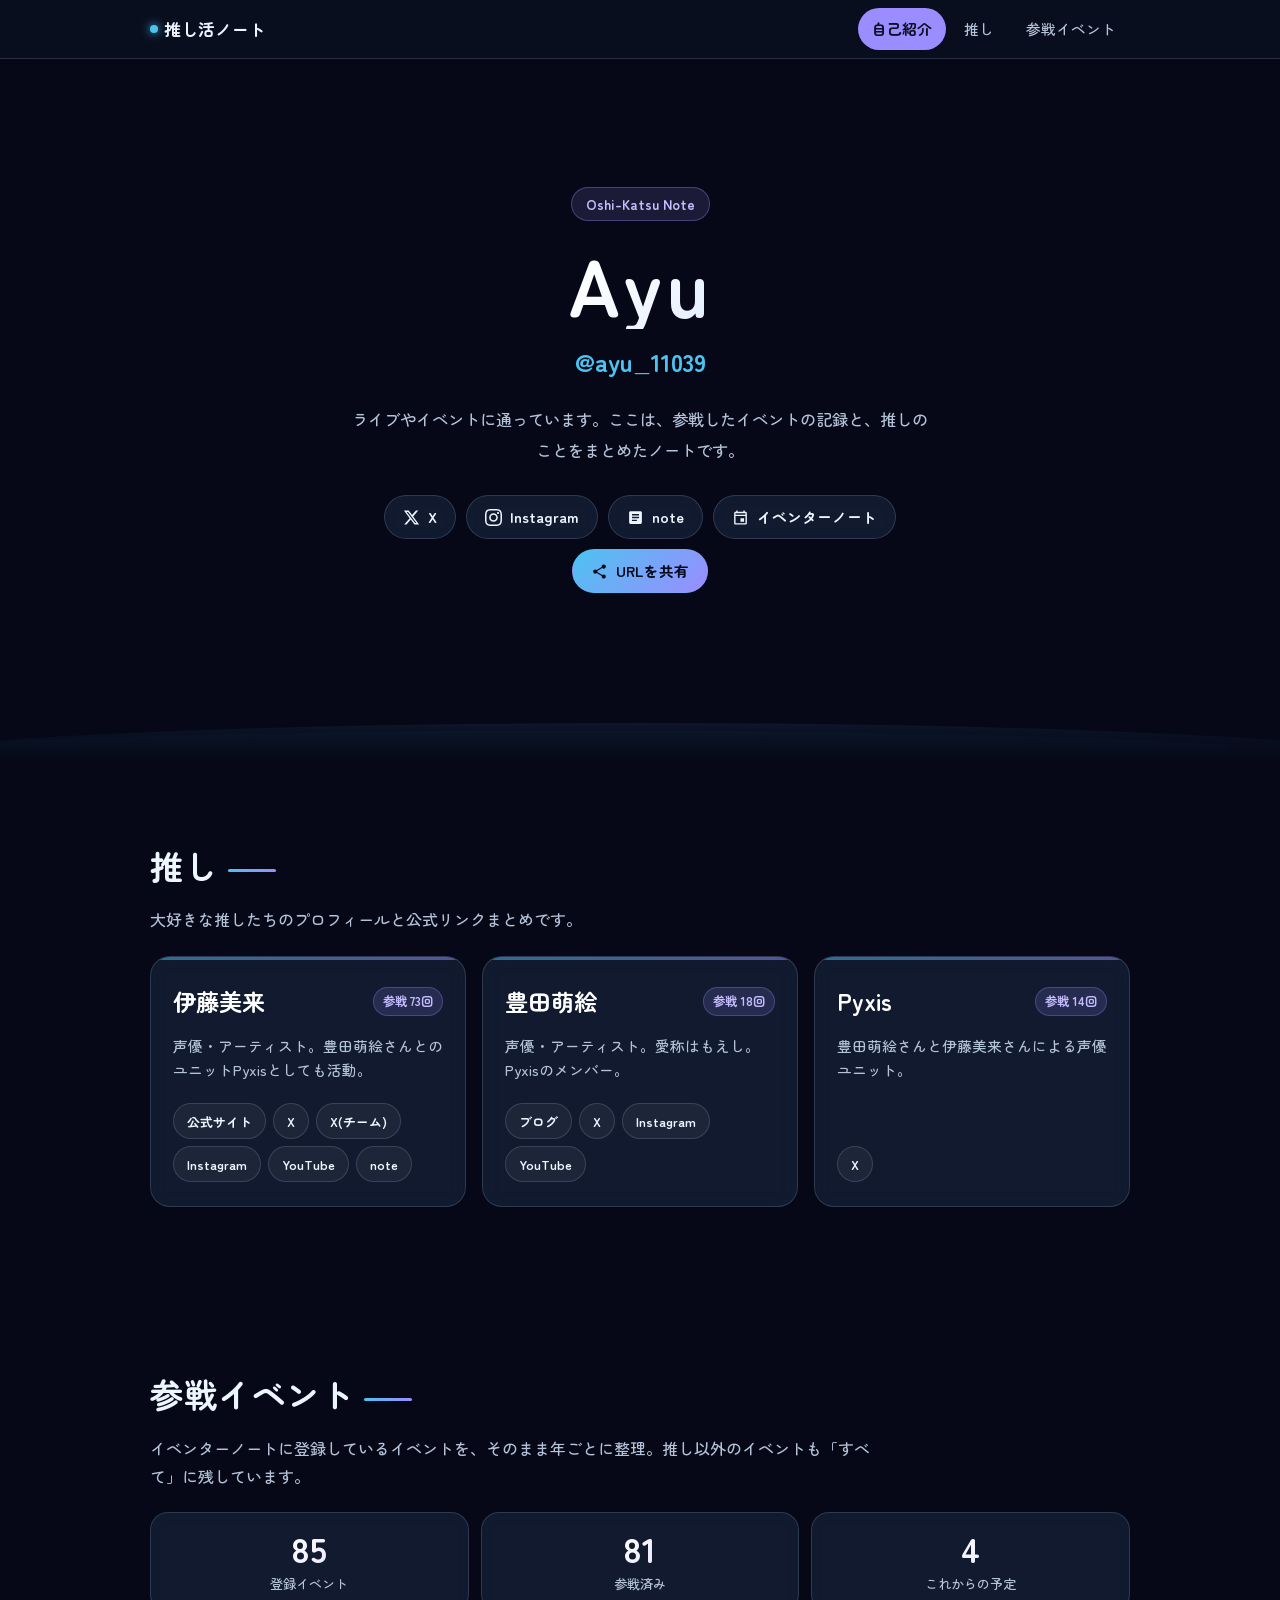
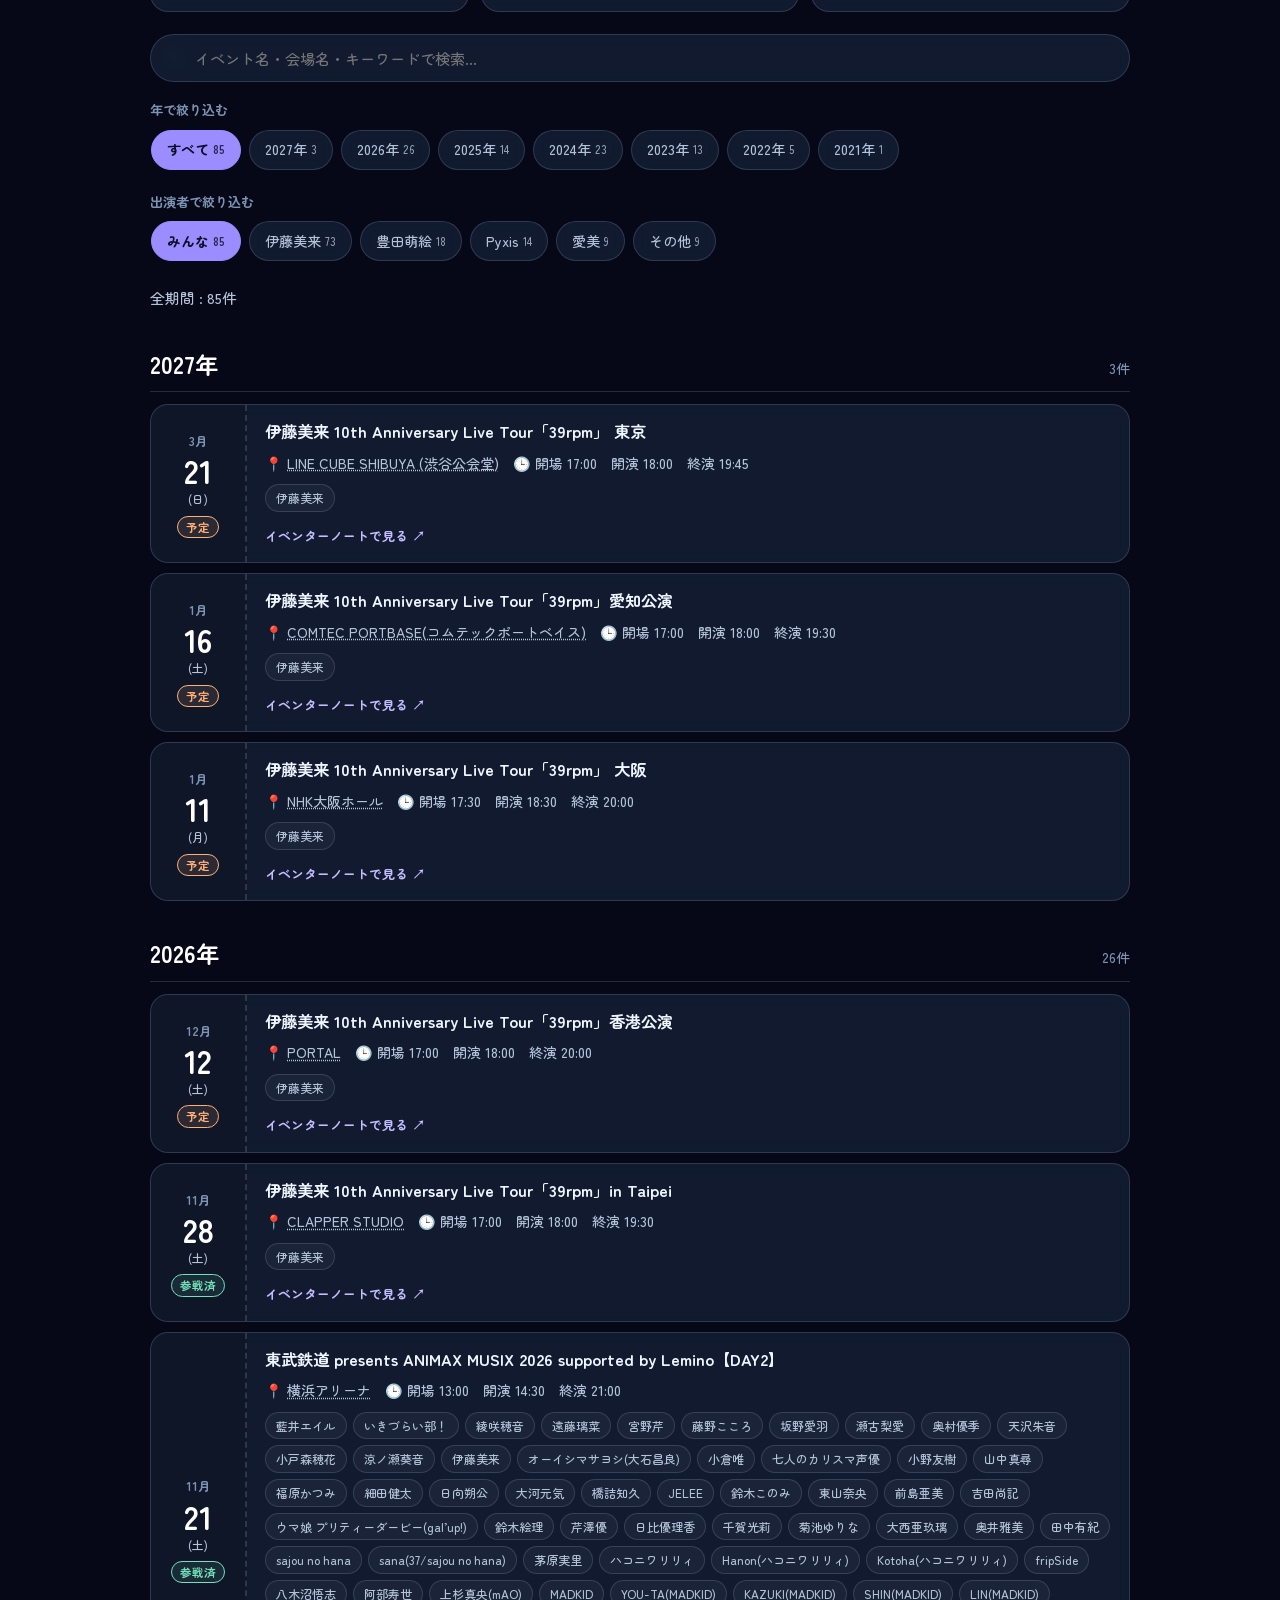
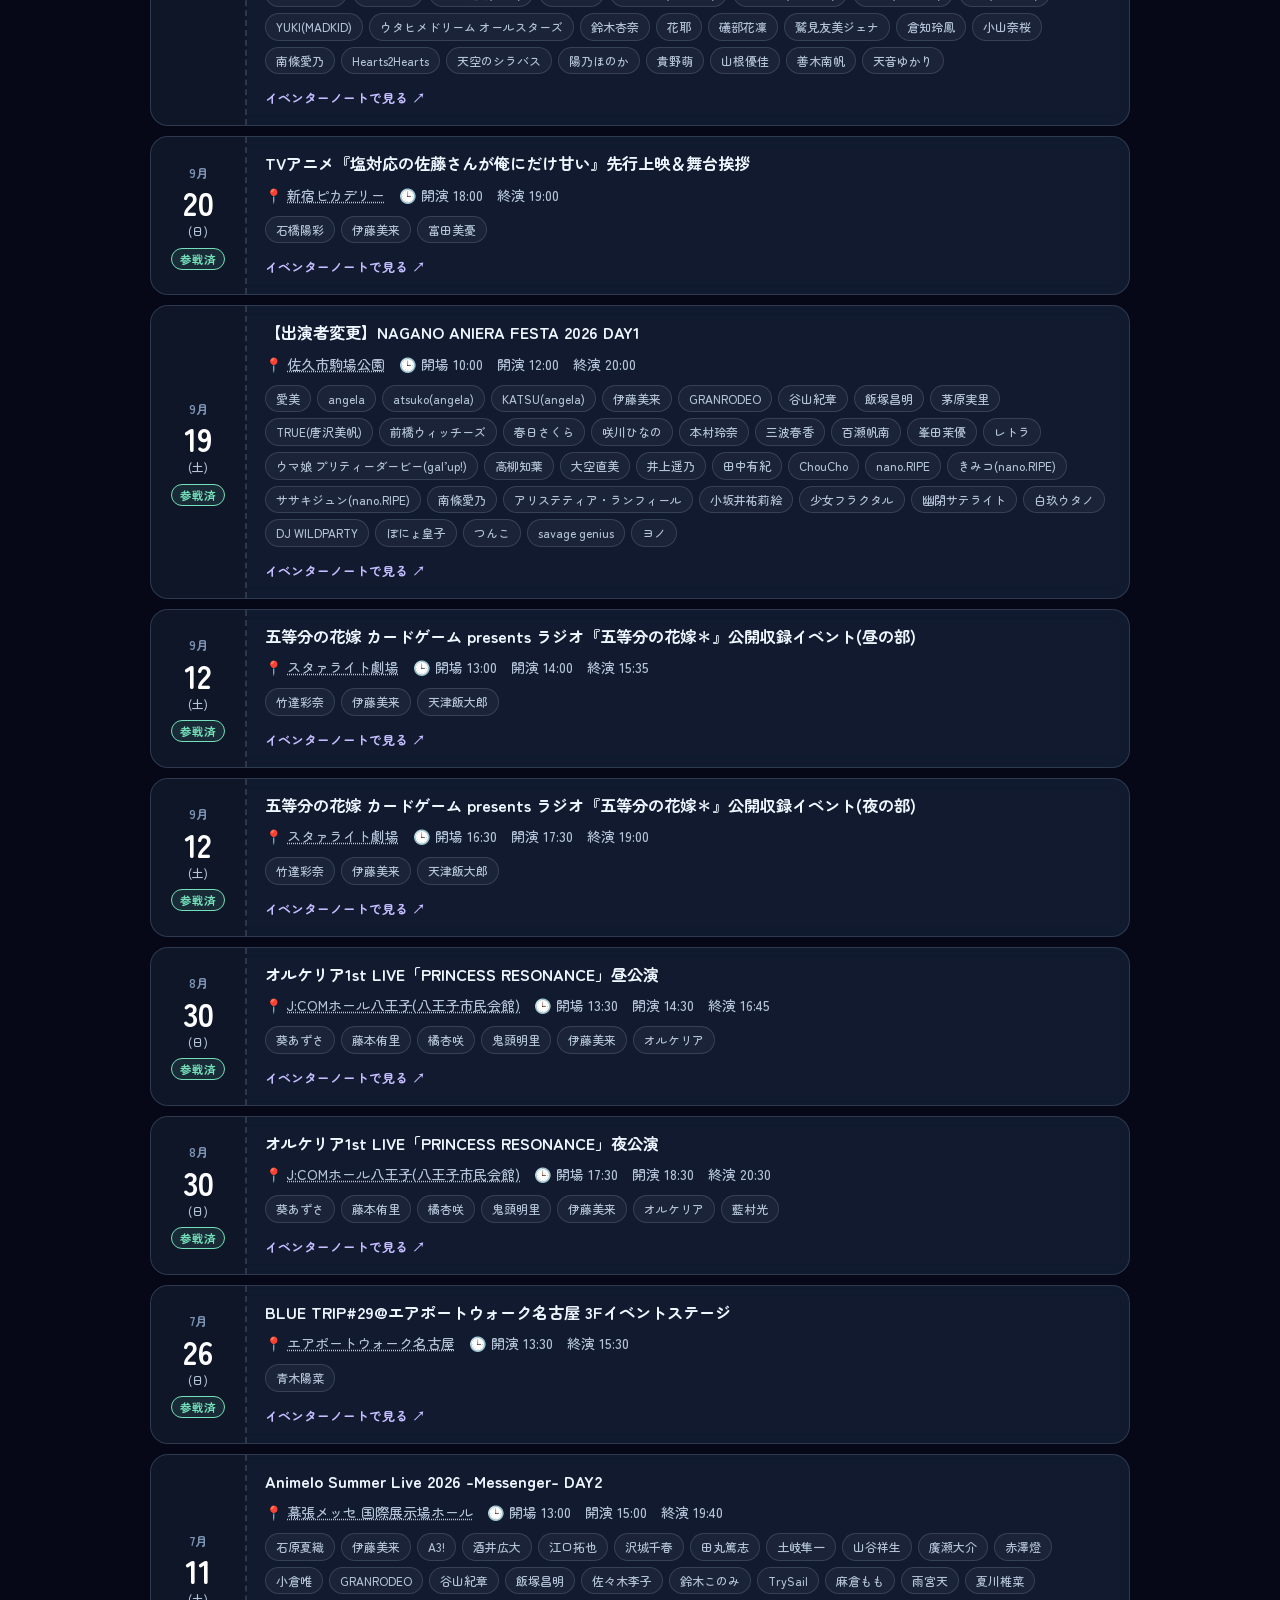
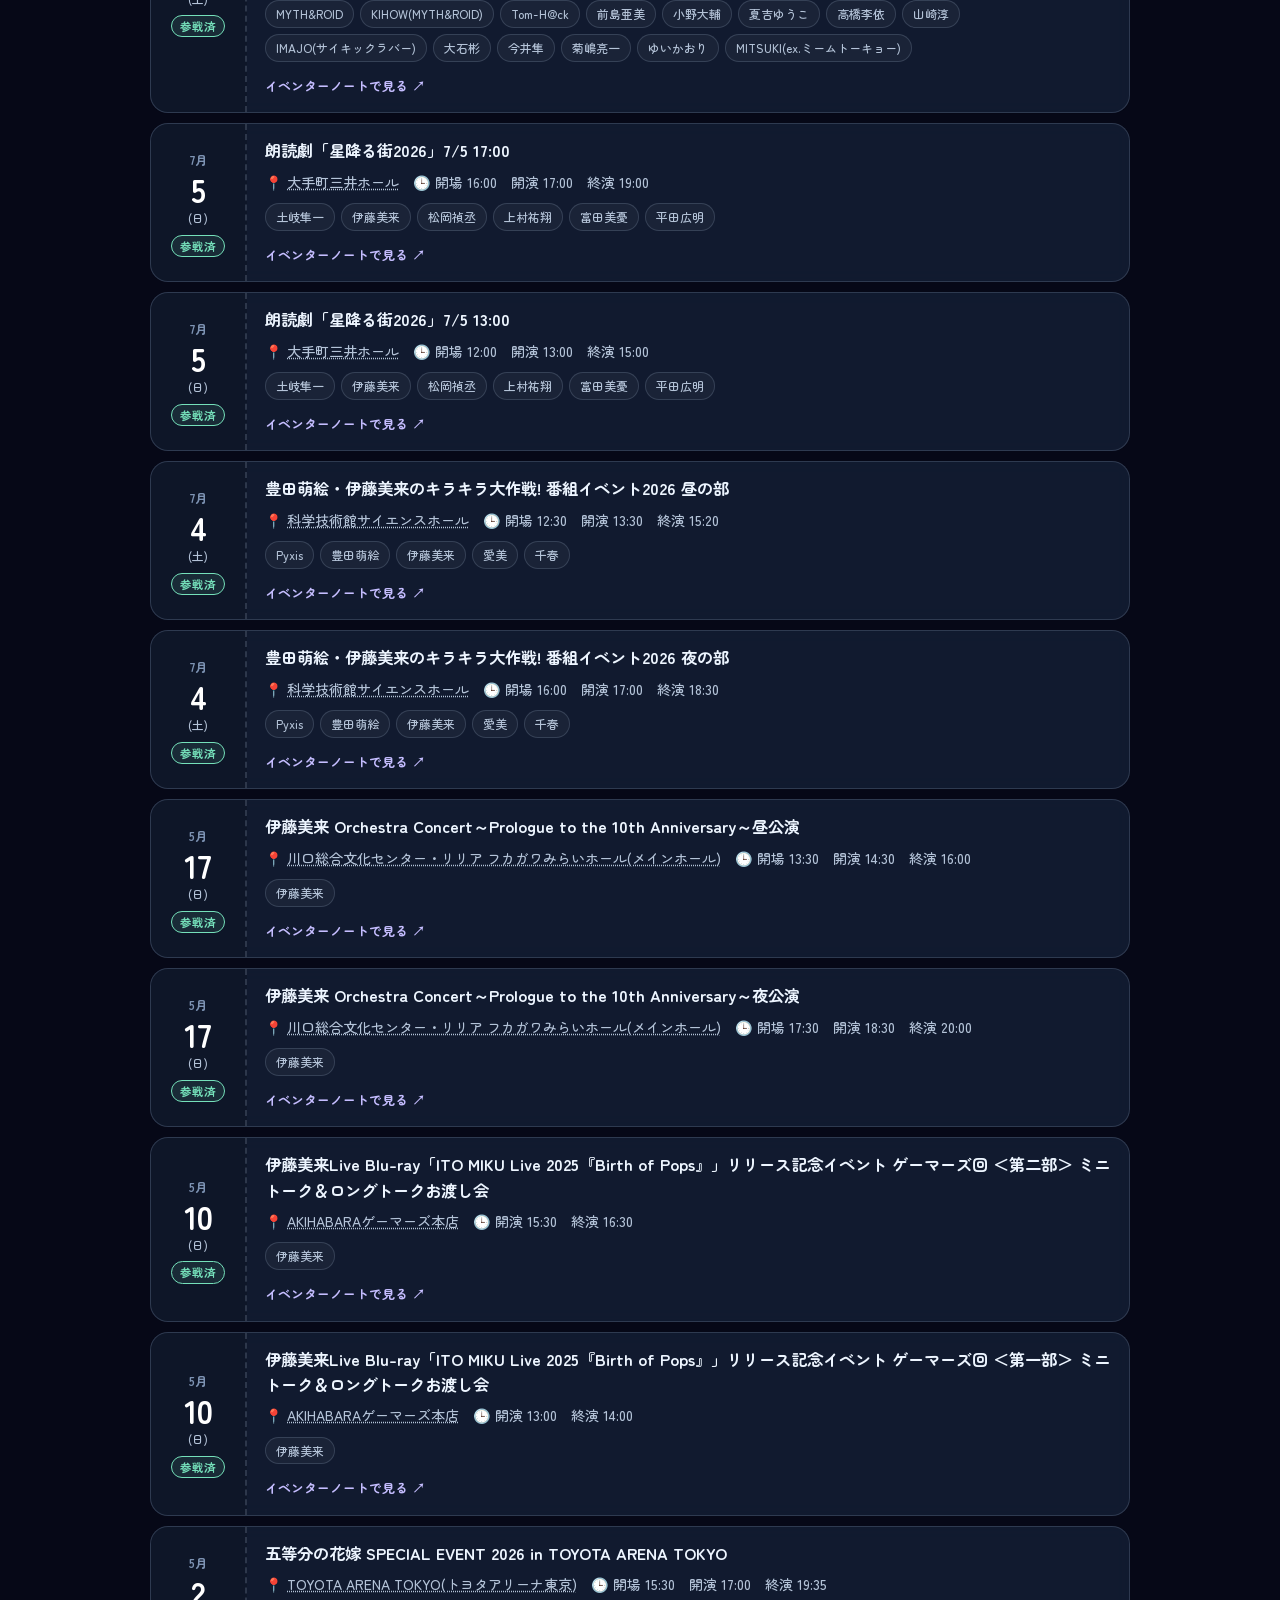
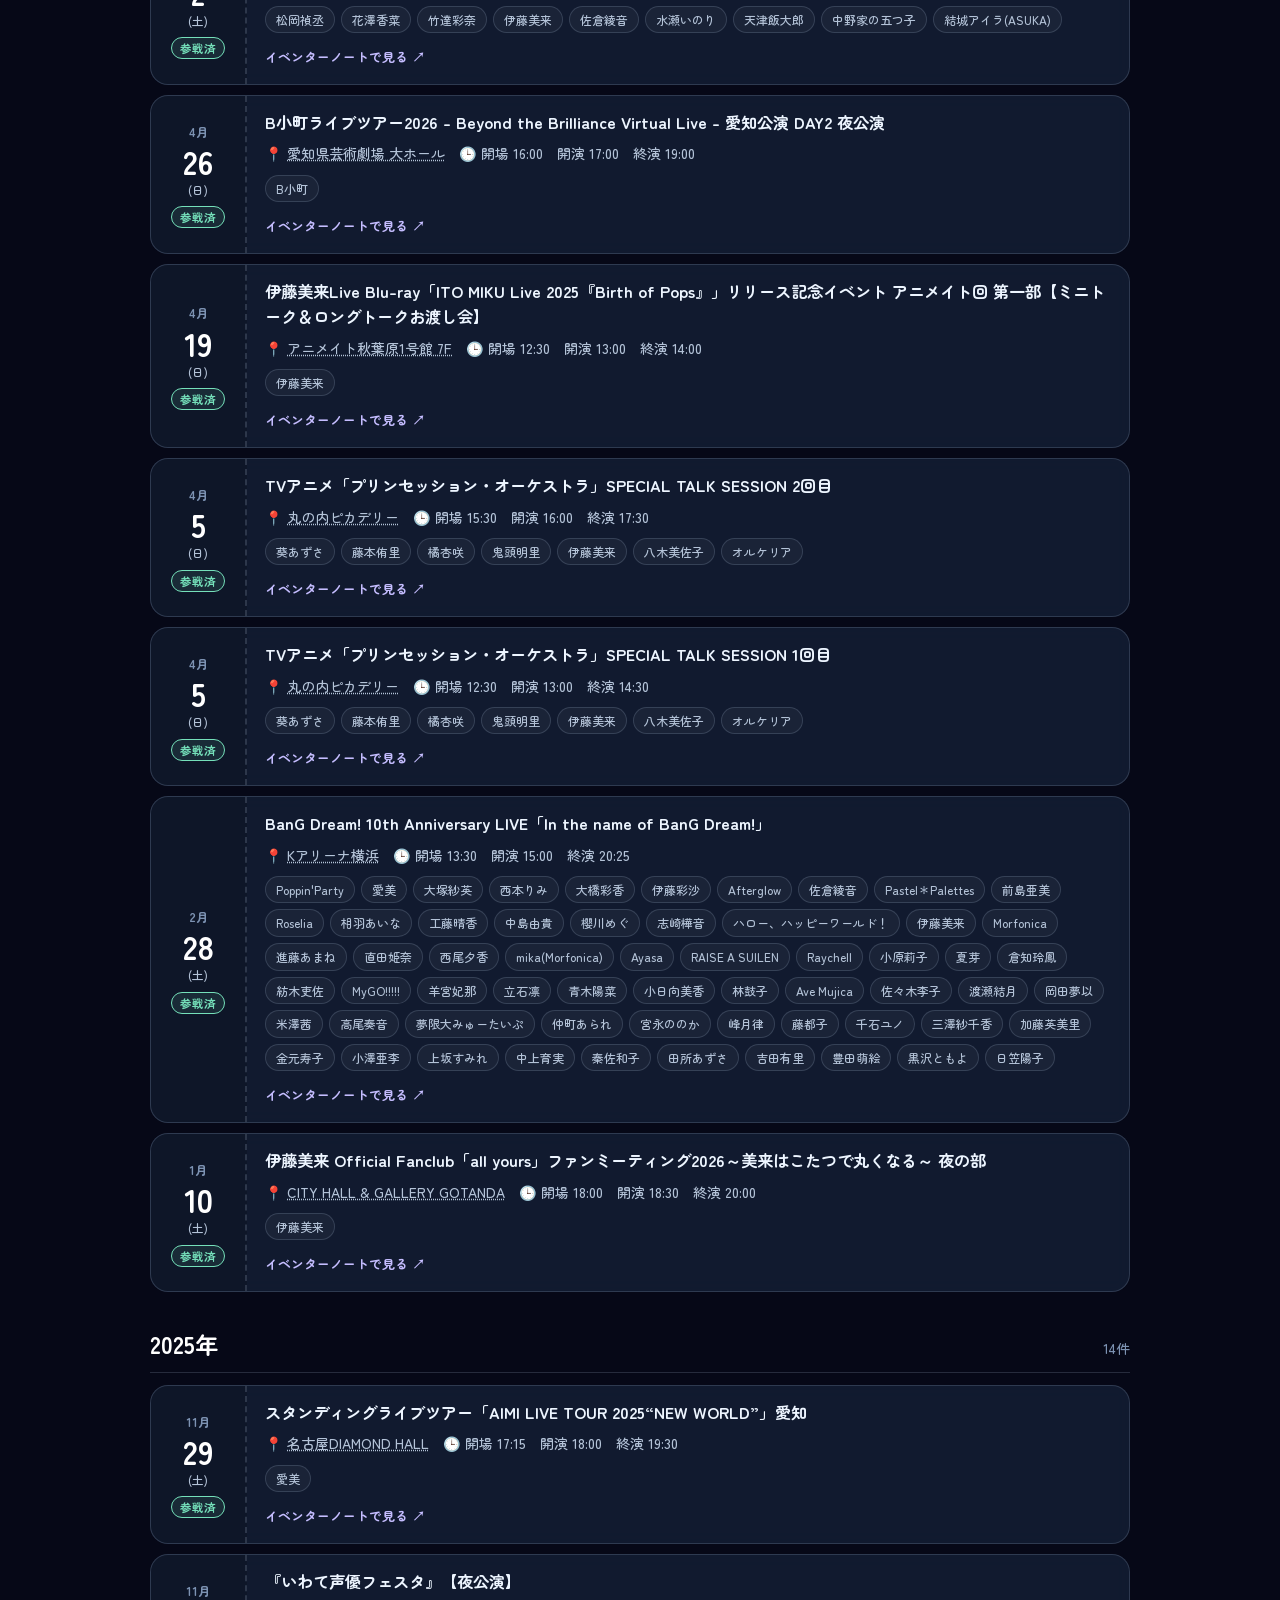
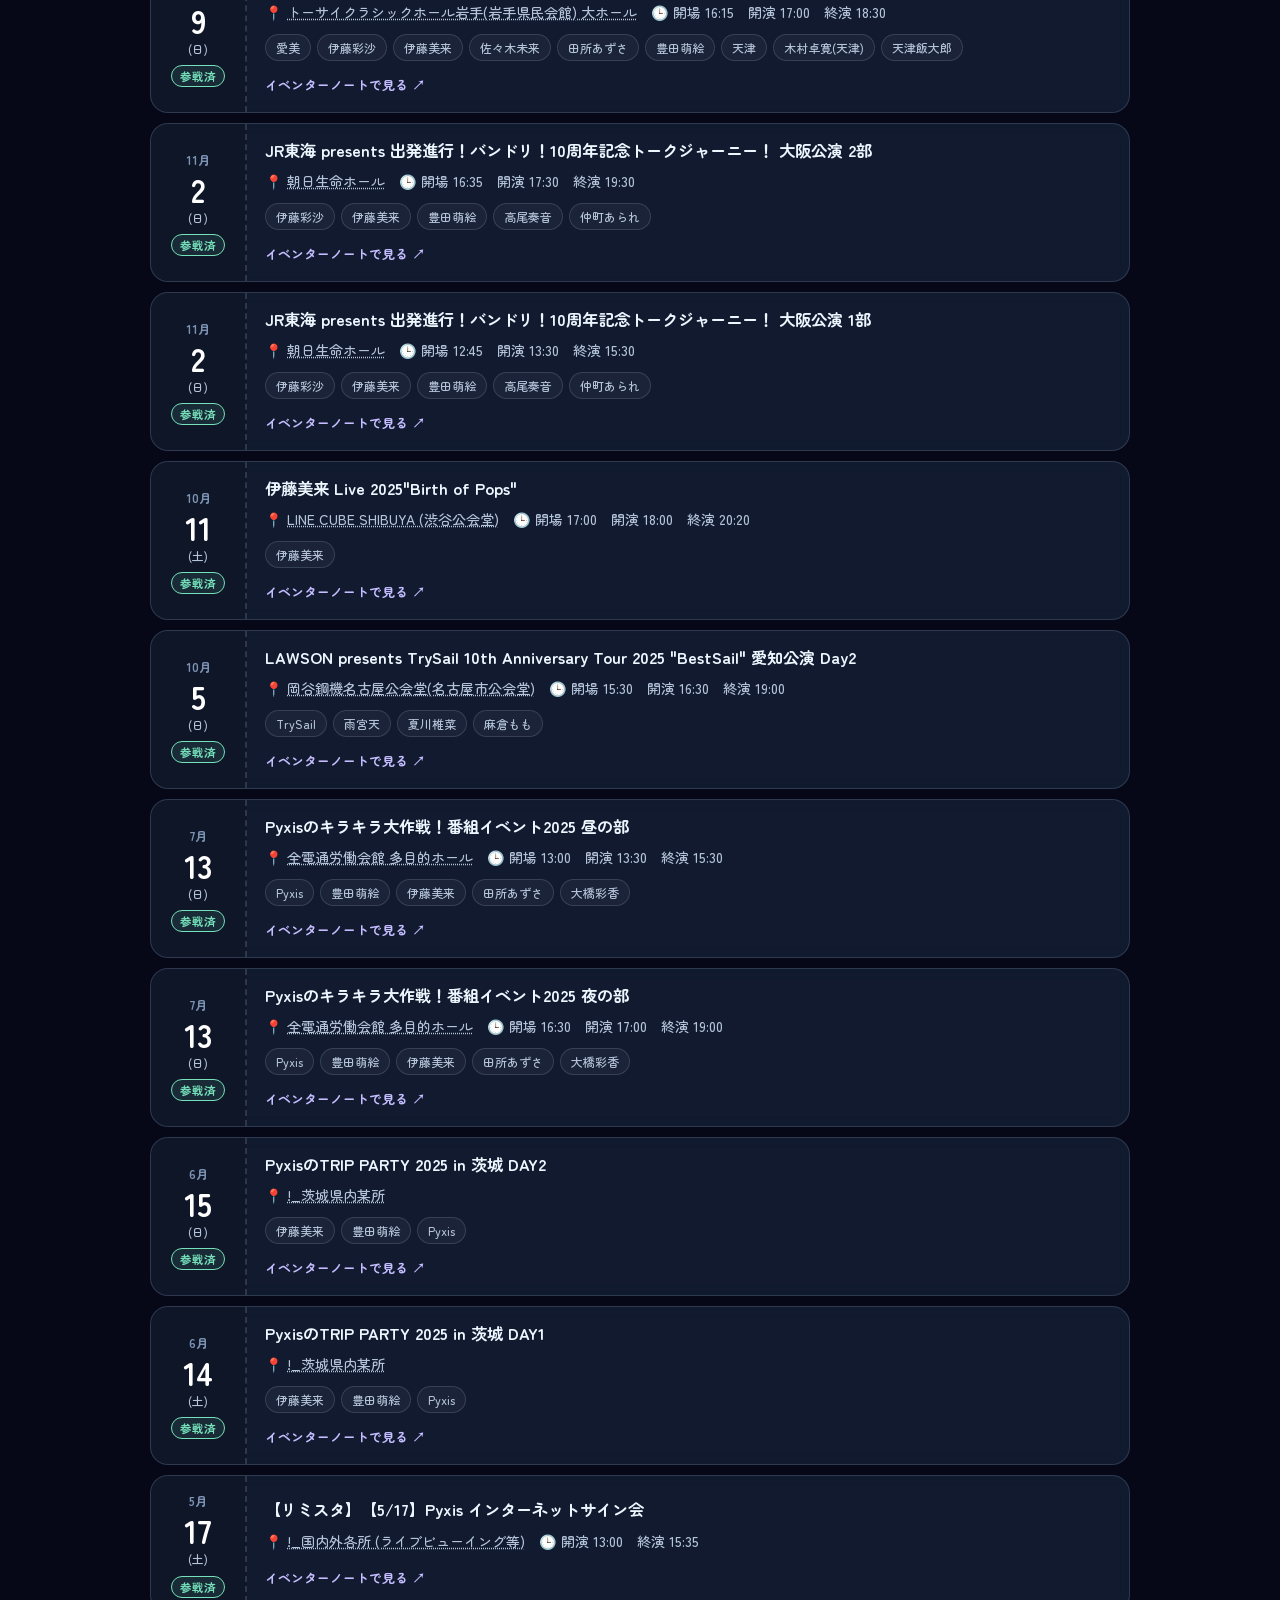
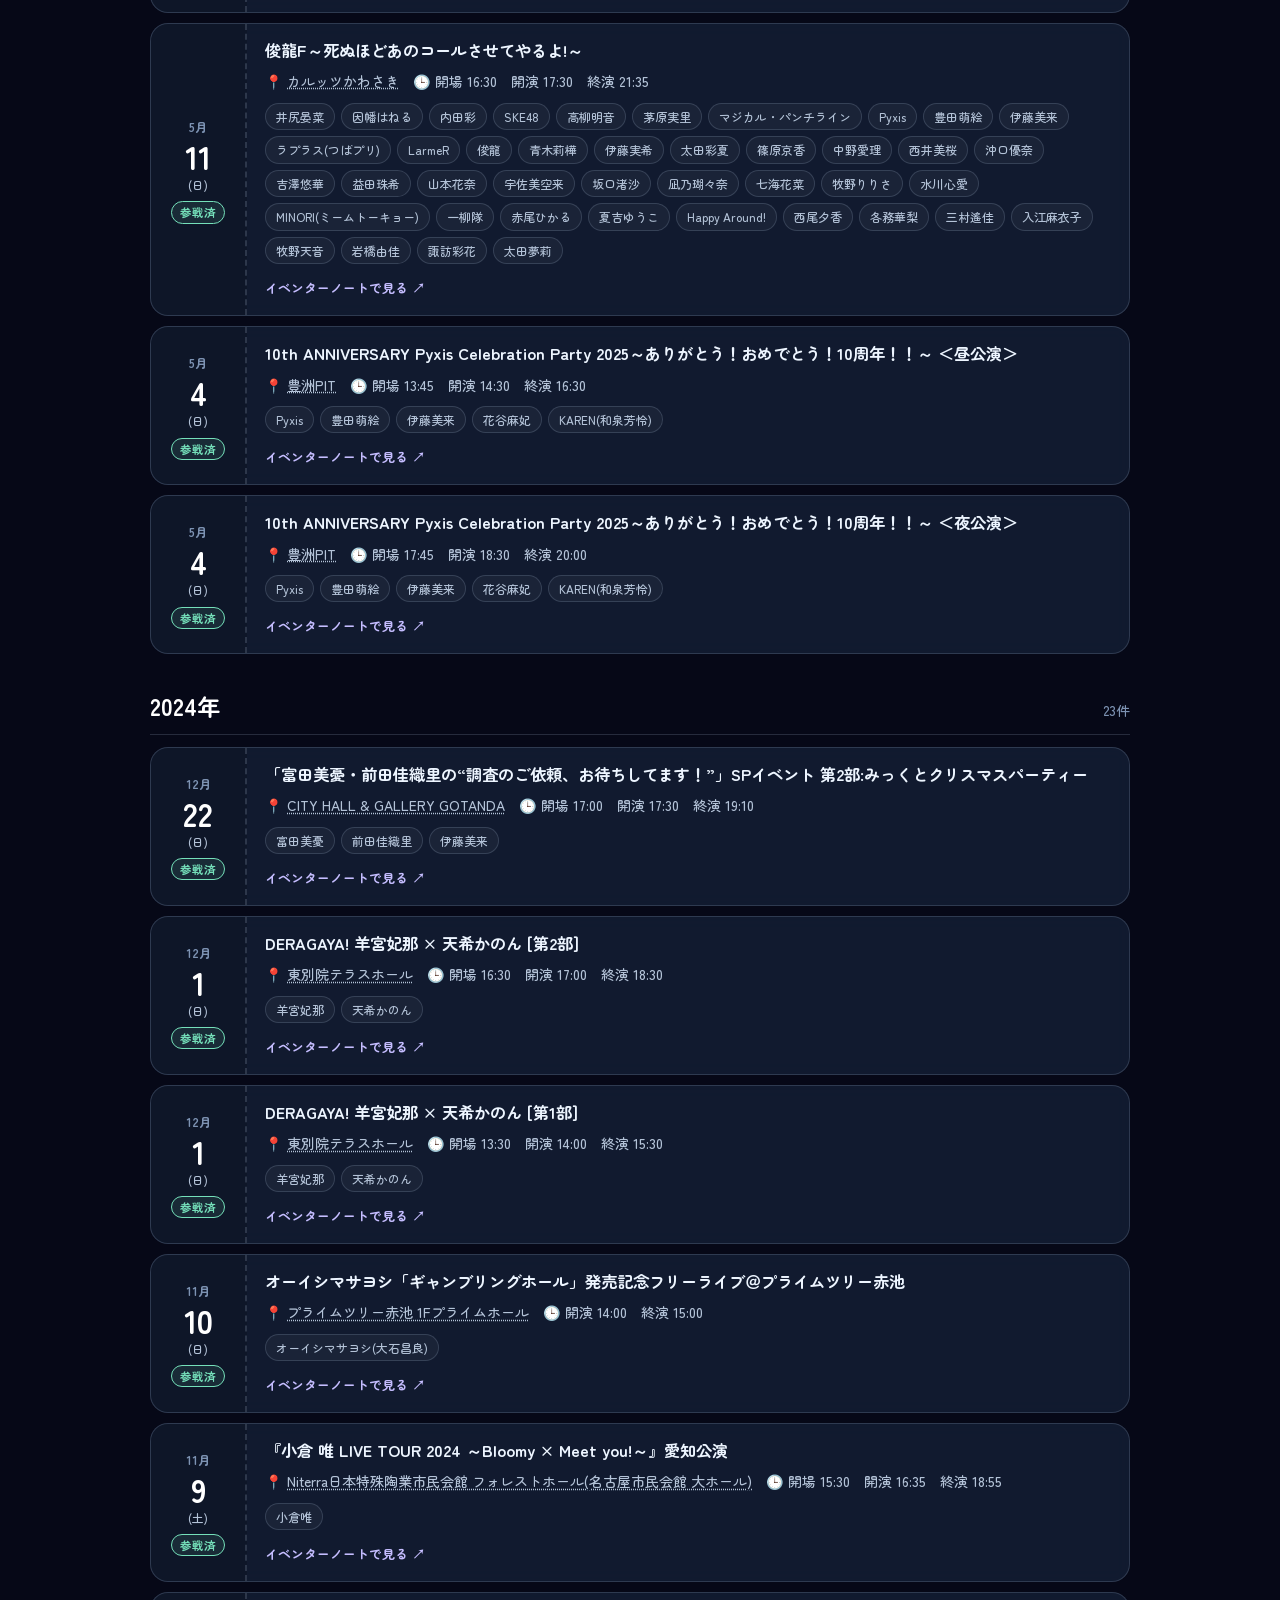
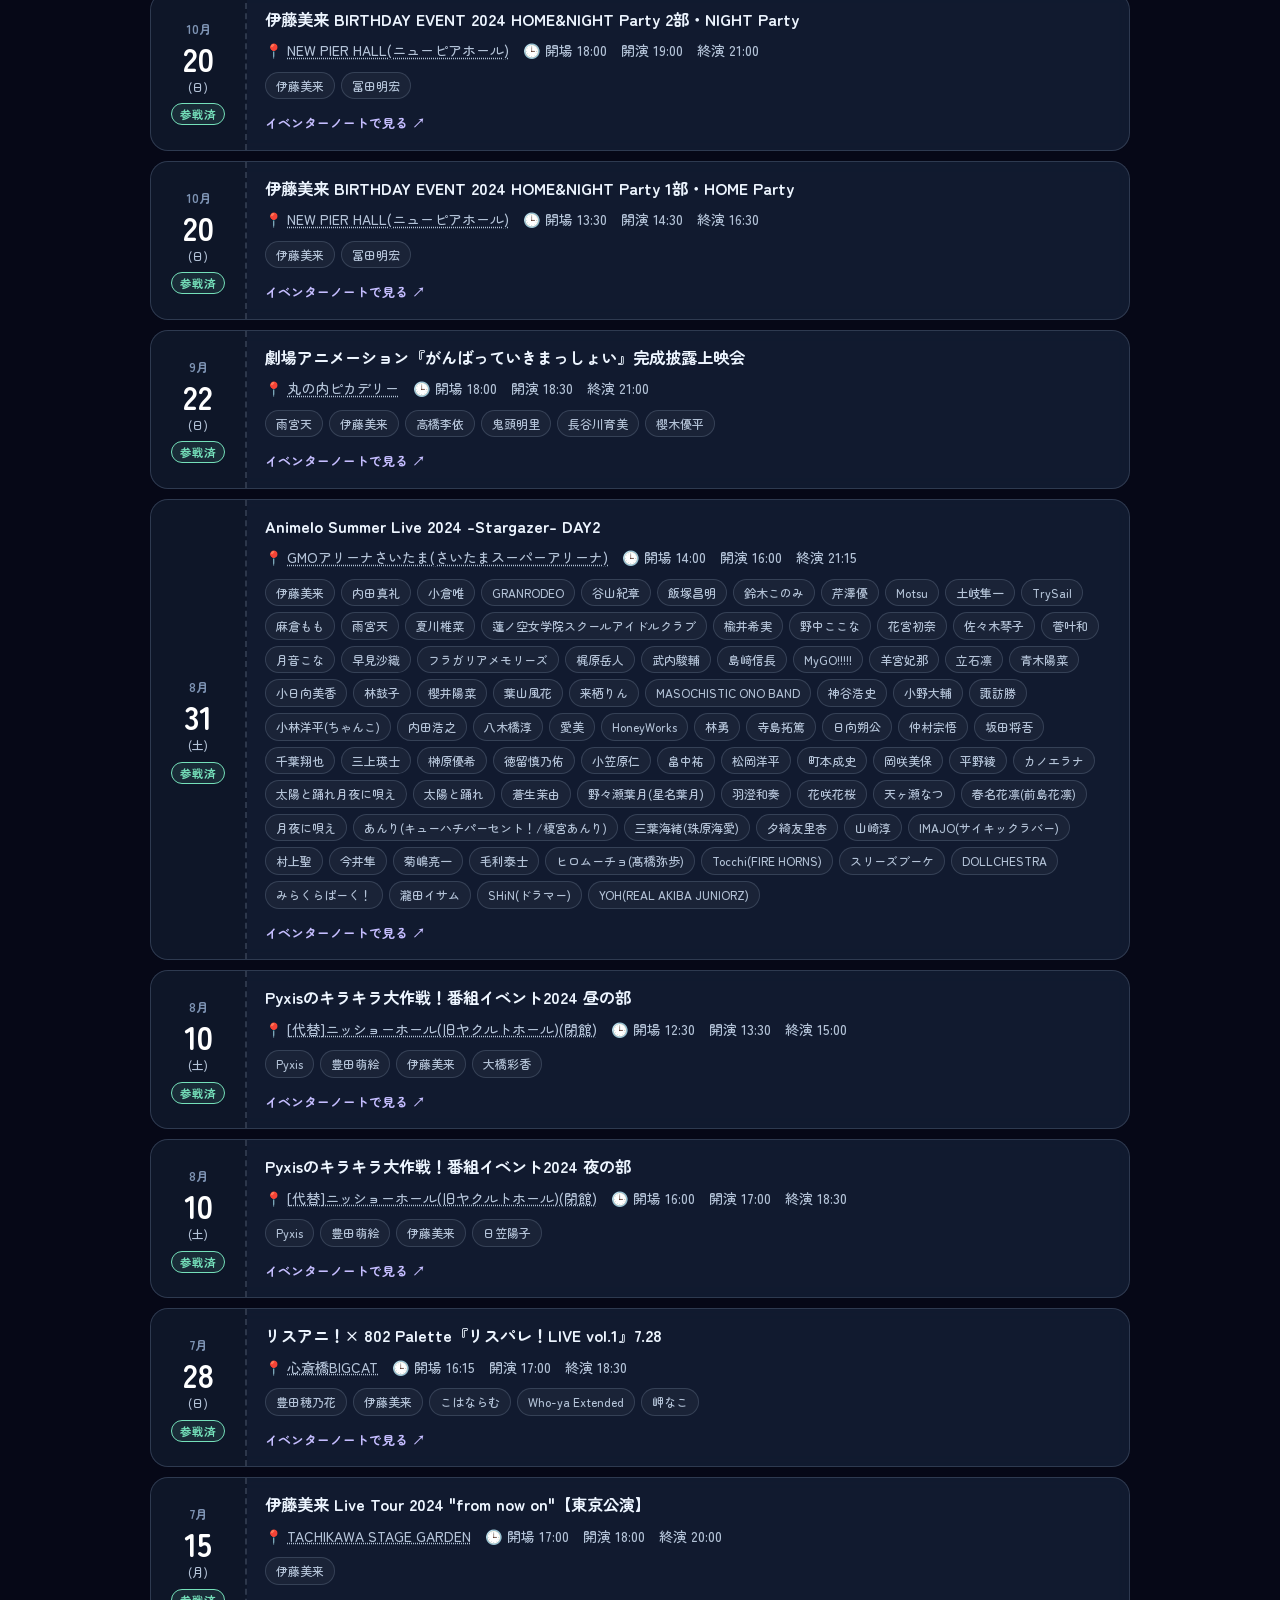
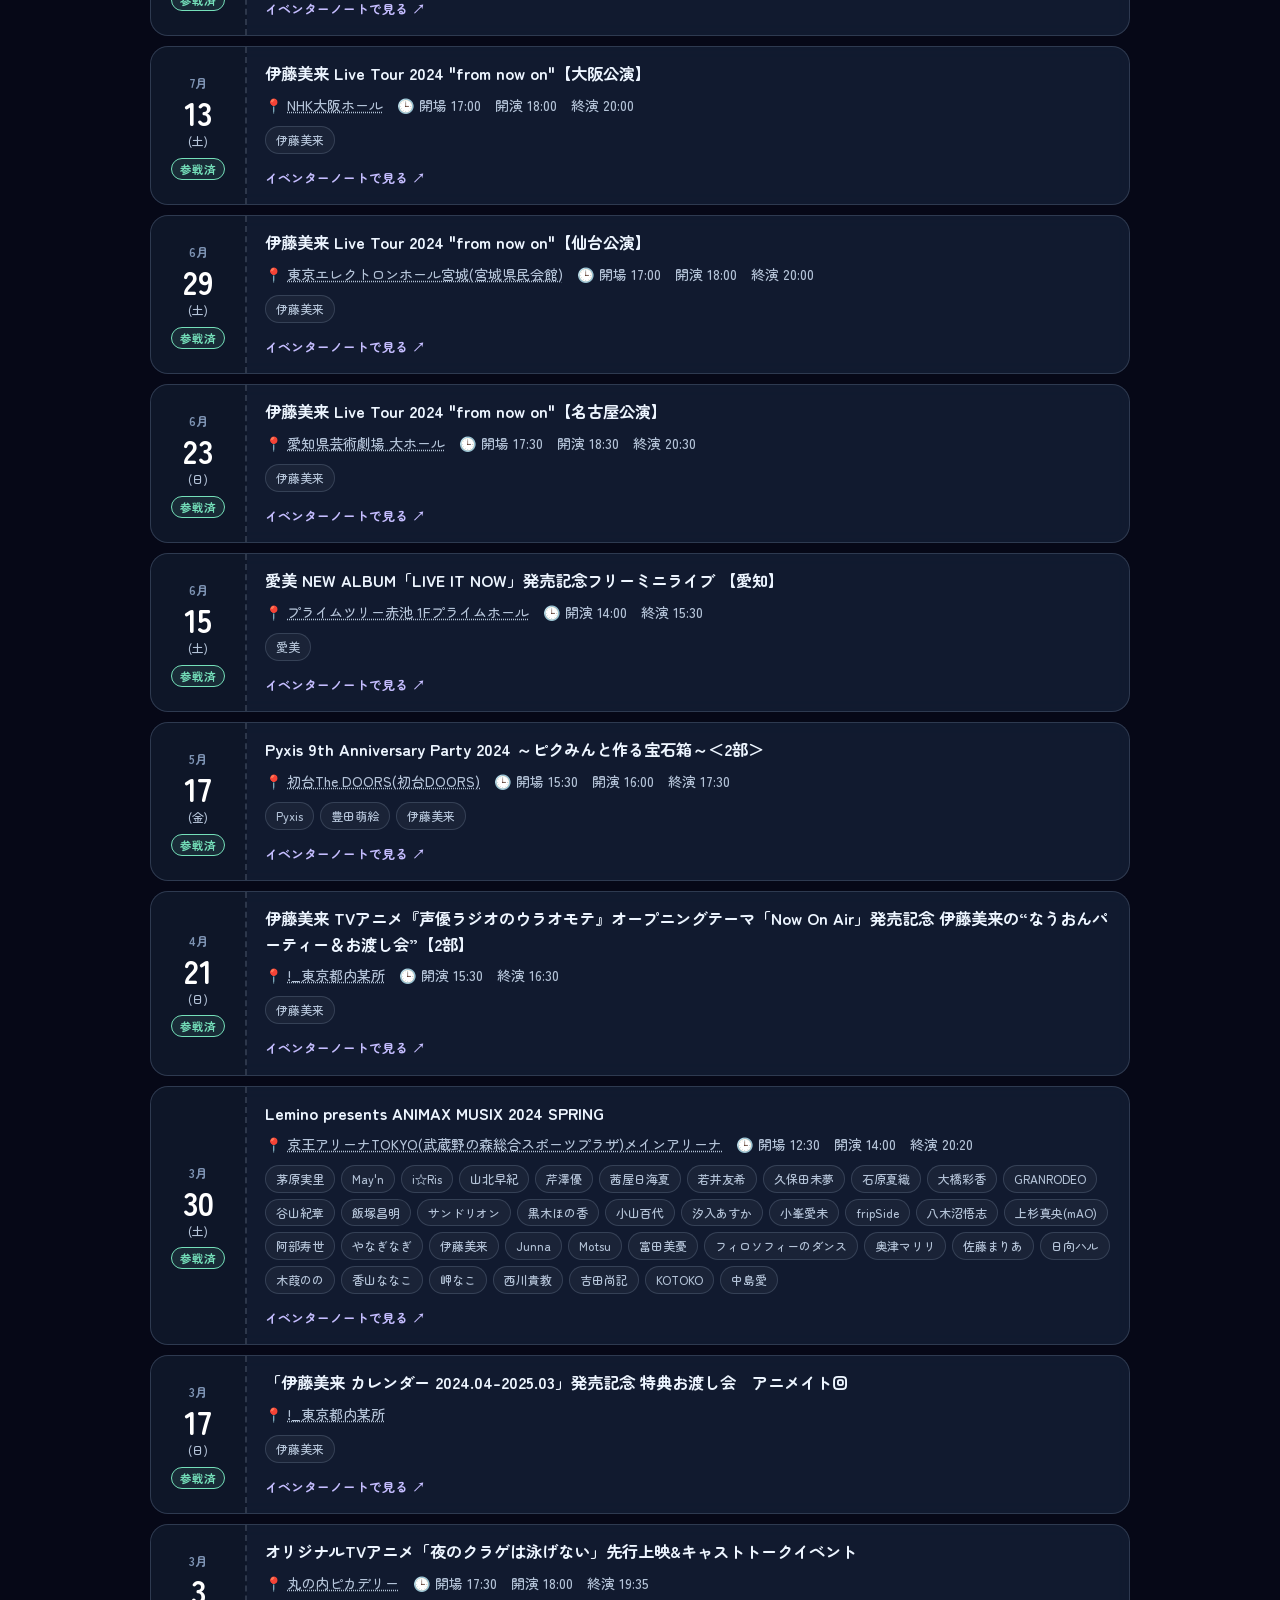
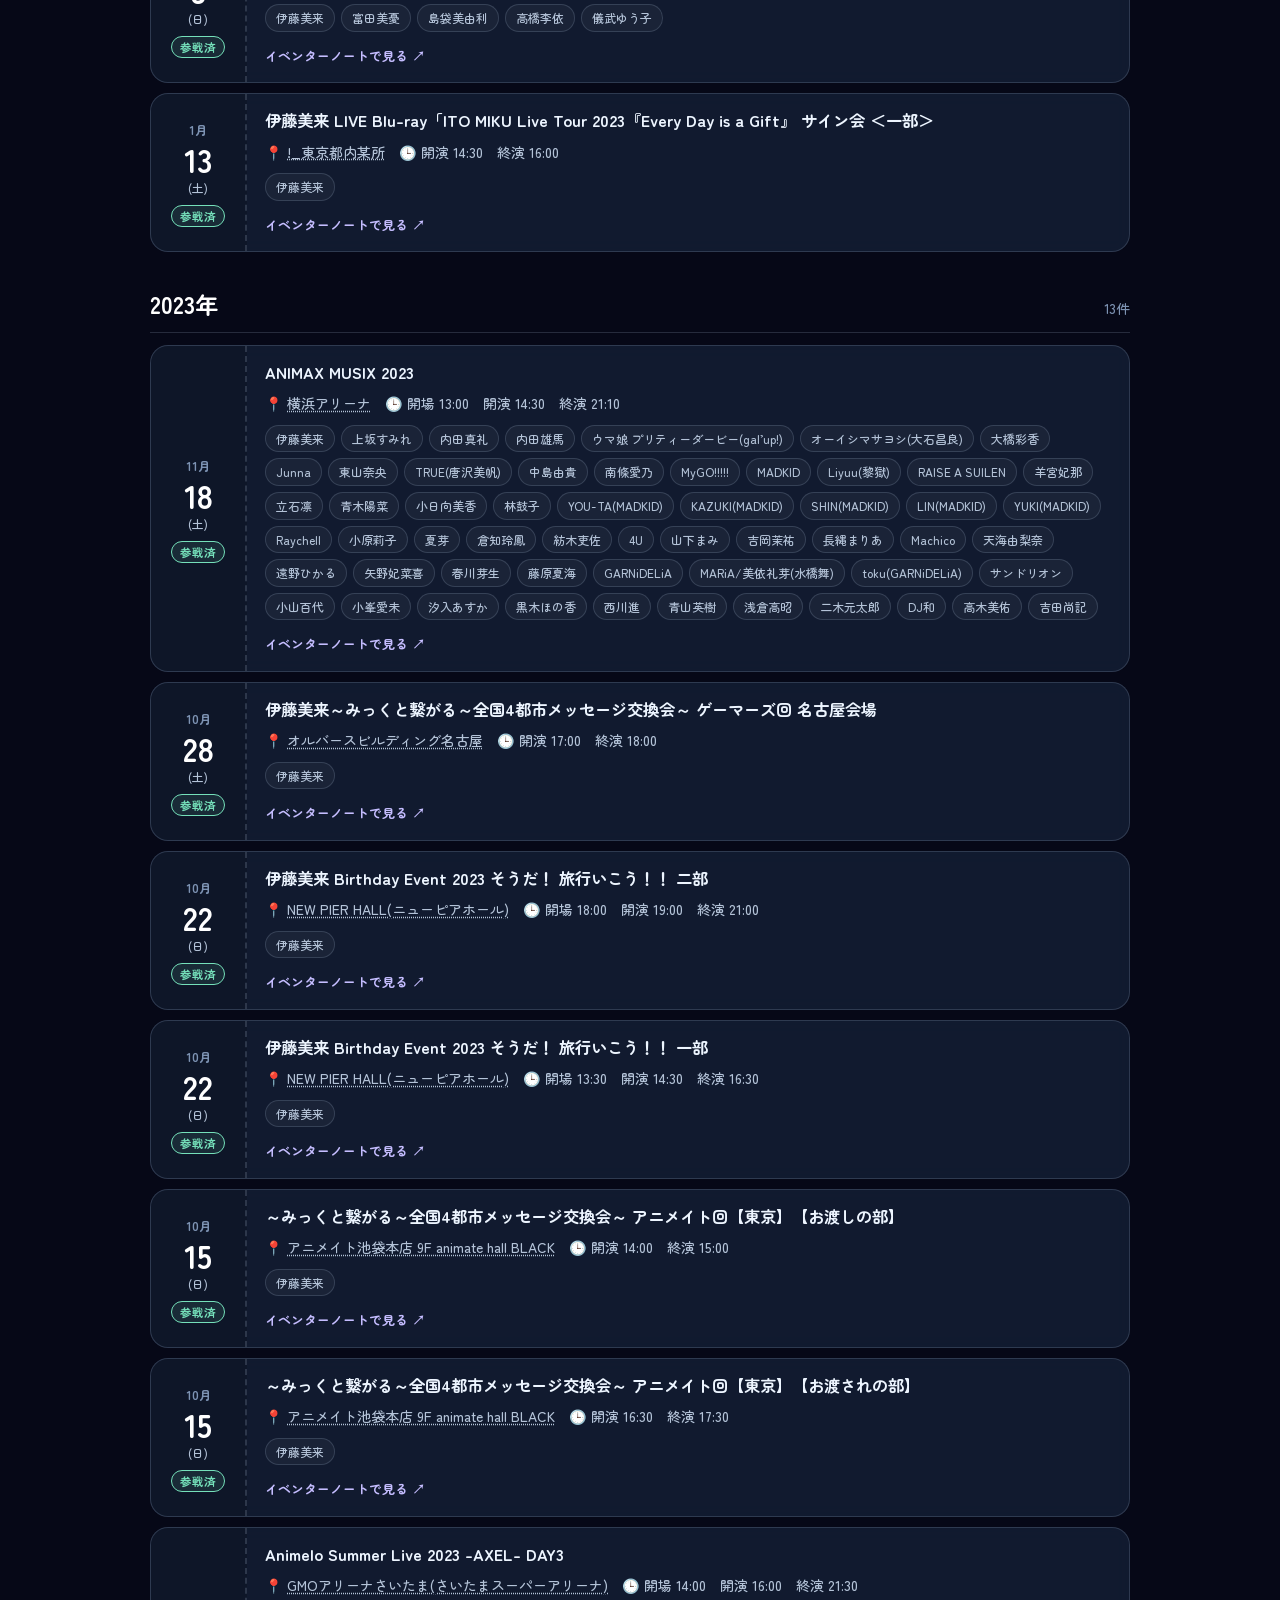
==== commit b47466ad: "Update index.html" ====
--- a/index.html
+++ b/index.html
@@ -1213,9 +1213,9 @@
         <section class="hero" id="about" aria-labelledby="siteTitle">
             <div class="wrap">
                 <div class="badge-user">Oshi-Katsu Note</div>
-                <h1 id="siteTitle">推し活ノート</h1>
+                <h1 id="siteTitle">Ayu</h1>
                 <p class="id">@ayu_11039</p>
-                <p class="bio">好きな人たちを追いかけて、ライブやイベントに通っています。ここは、参戦したイベントの記録と、推しのことをまとめたノートです。</p>
+                <p class="bio">ライブやイベントに通っています。ここは、参戦したイベントの記録と、推しのことをまとめたノートです。</p>
                 <div class="acc" id="acc">
                     <!-- SNSリンクボタンはJSでSVGアイコン付きで生成 -->
                 </div>
@@ -1307,8 +1307,8 @@
         // 基本設定
         const ID = 'ayu_11039';
         const SITE = {
-            title: '推し活ノート',
-            bio: '好きな人たちを追いかけて、ライブやイベントに通っています。ここは、参戦したイベントの記録と、推しのことをまとめたノートです。',
+            title: 'Ayu',
+            bio: 'ライブやイベントに通っています。ここは、参戦したイベントの記録と、推しのことをまとめたノートです。',
         };
         const EVENTERNOTE = 'https://www.eventernote.com/users/' + ID + '/events';
 
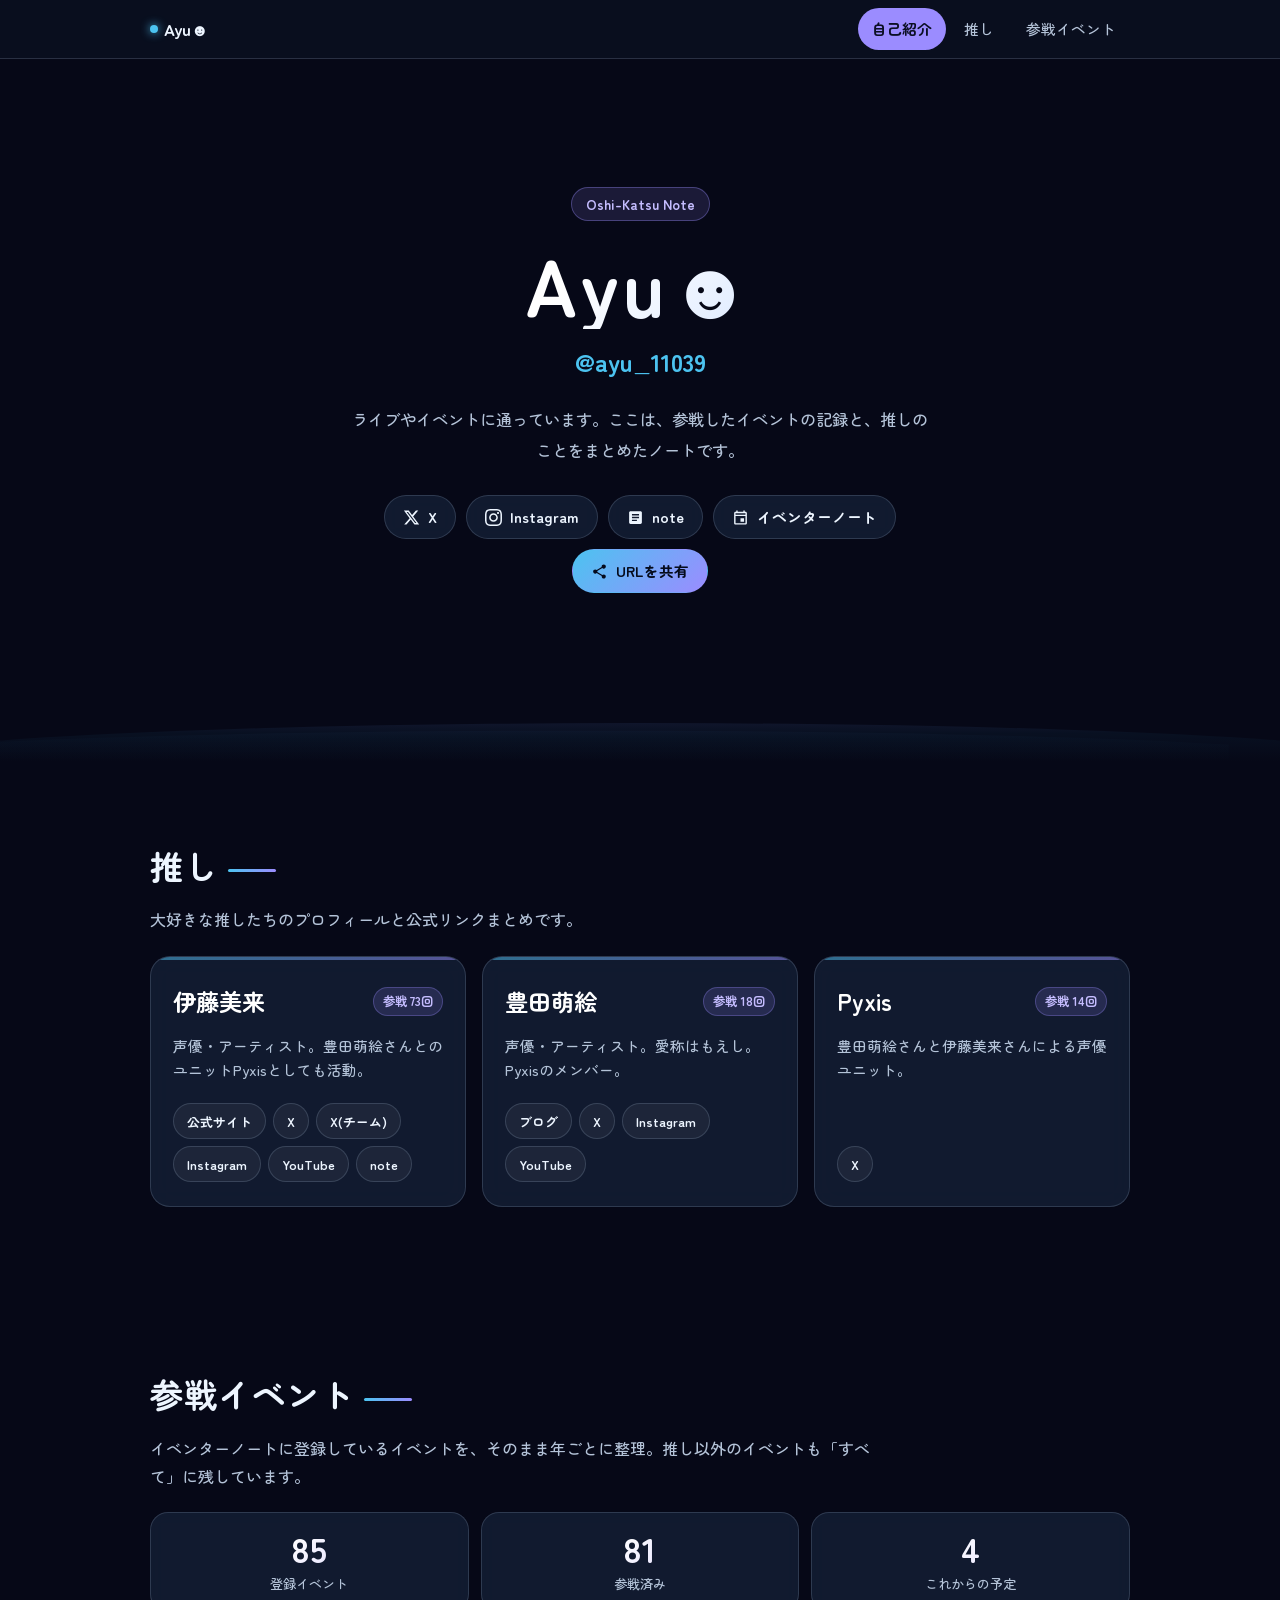
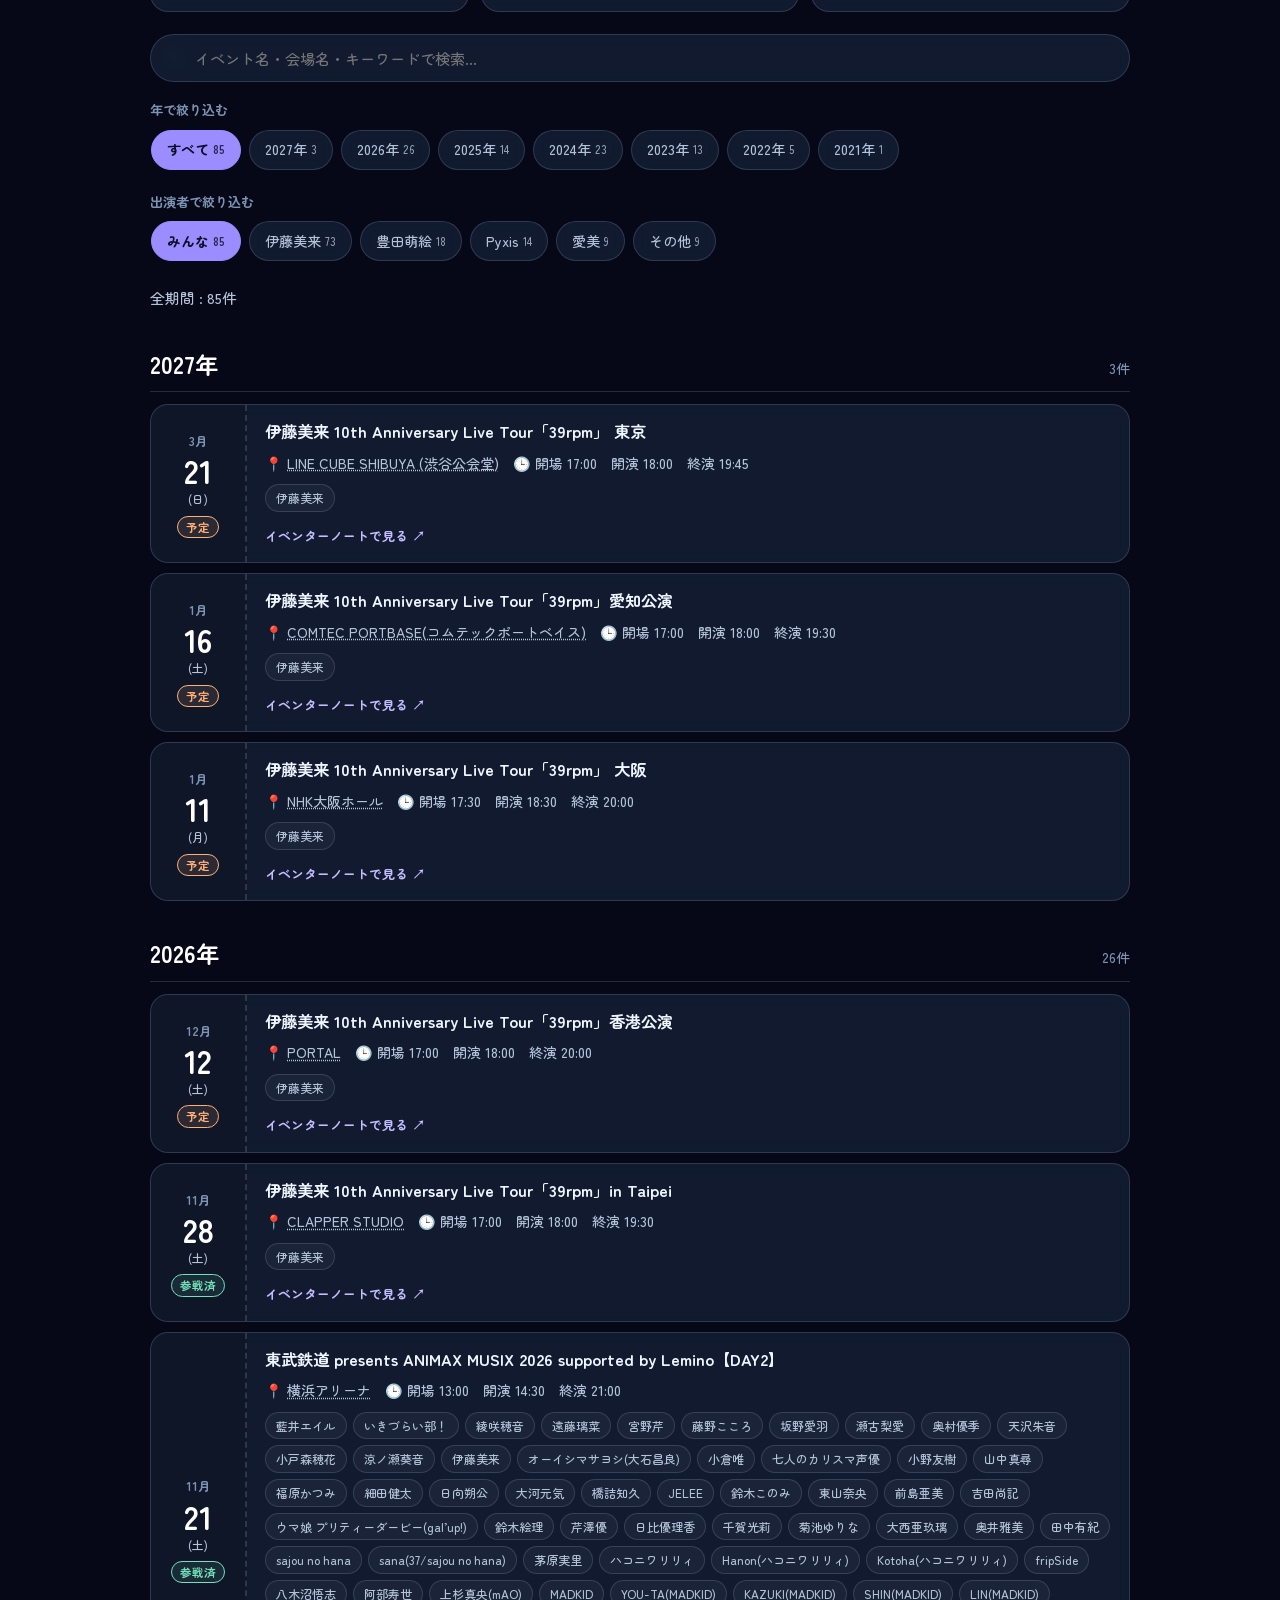
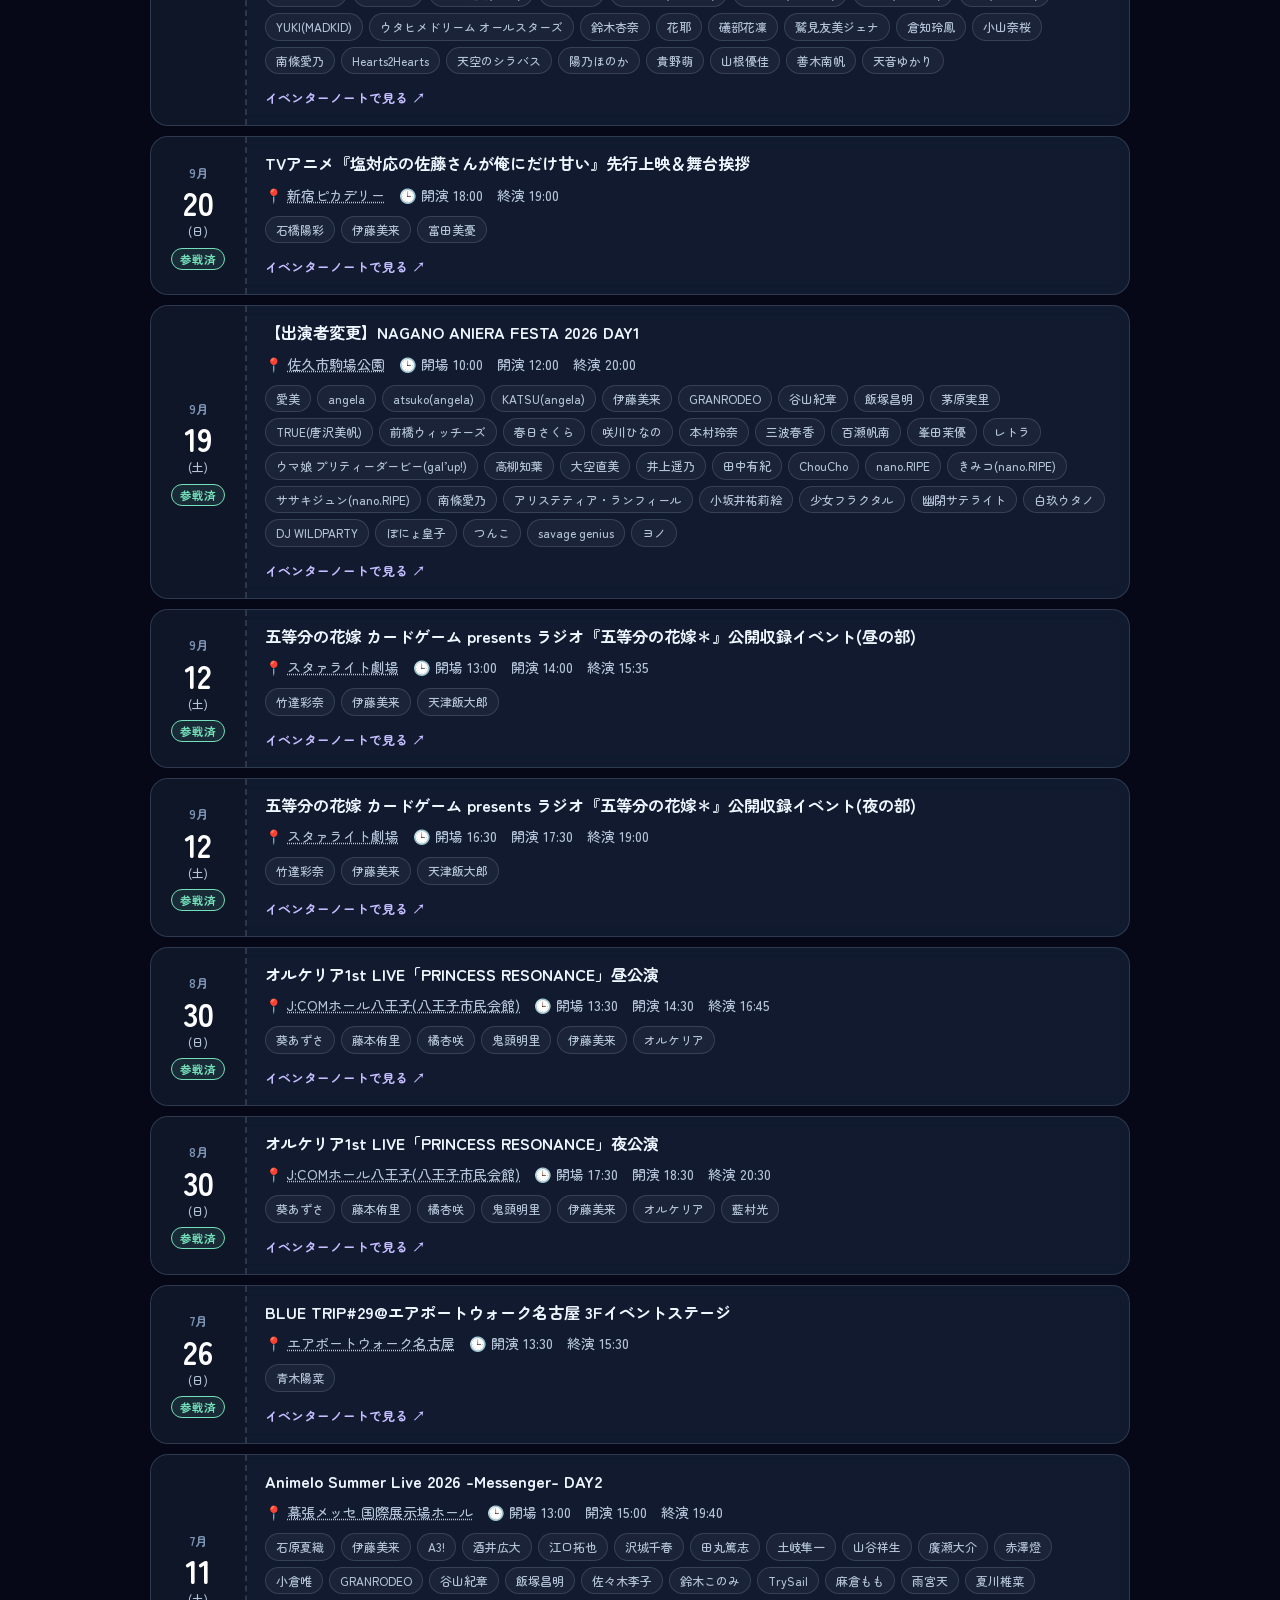
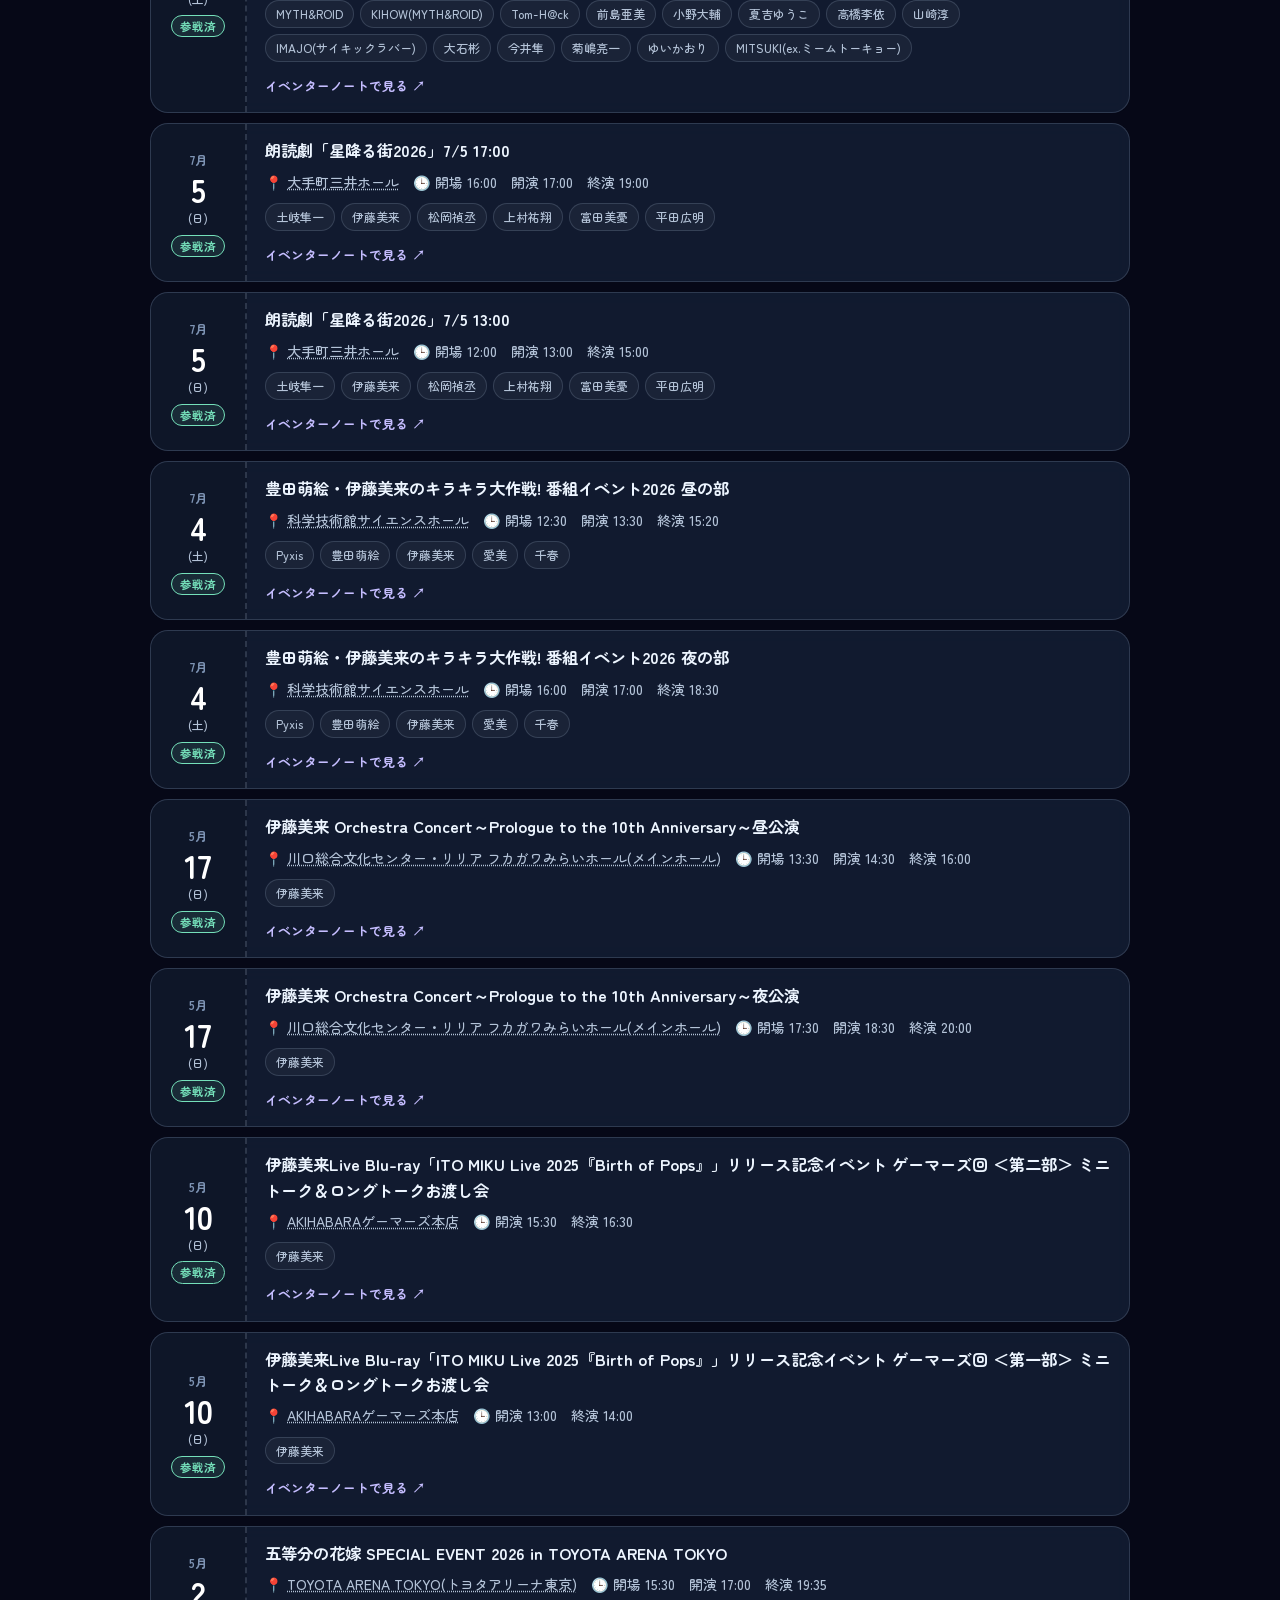
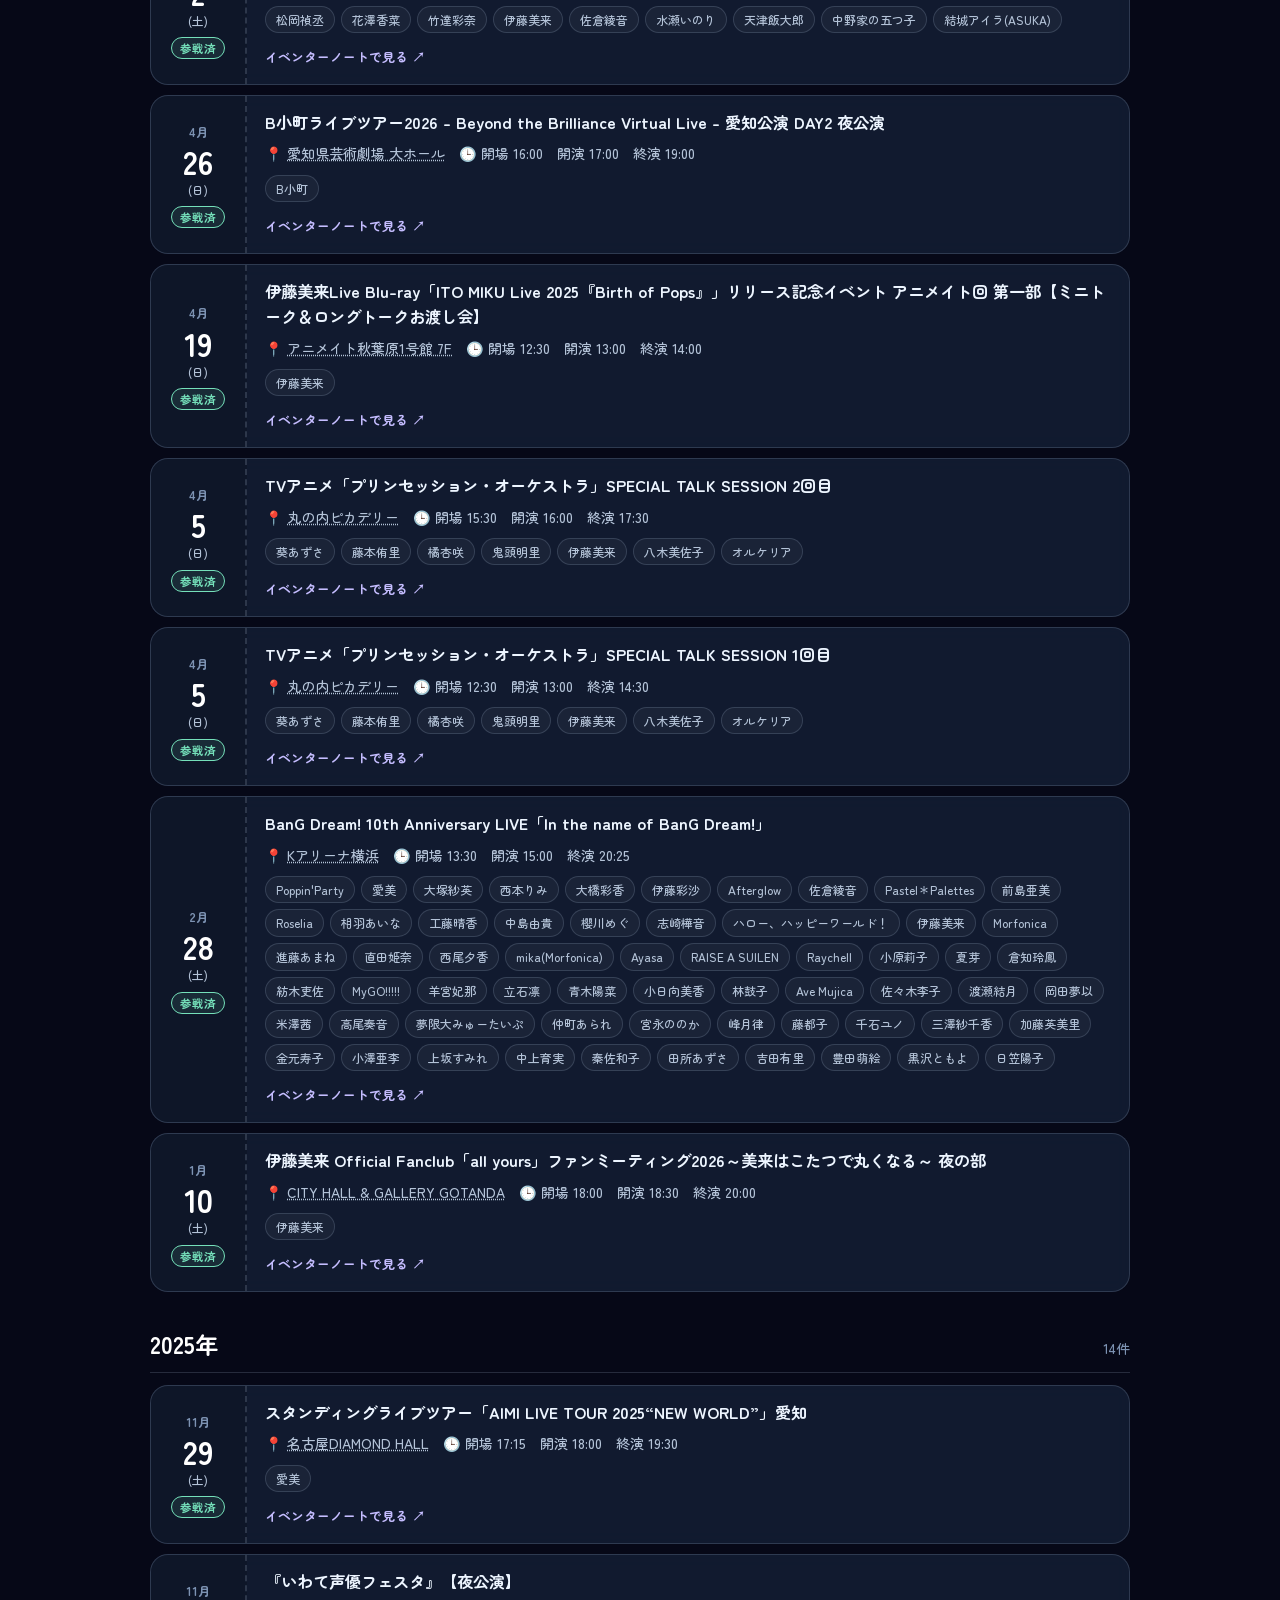
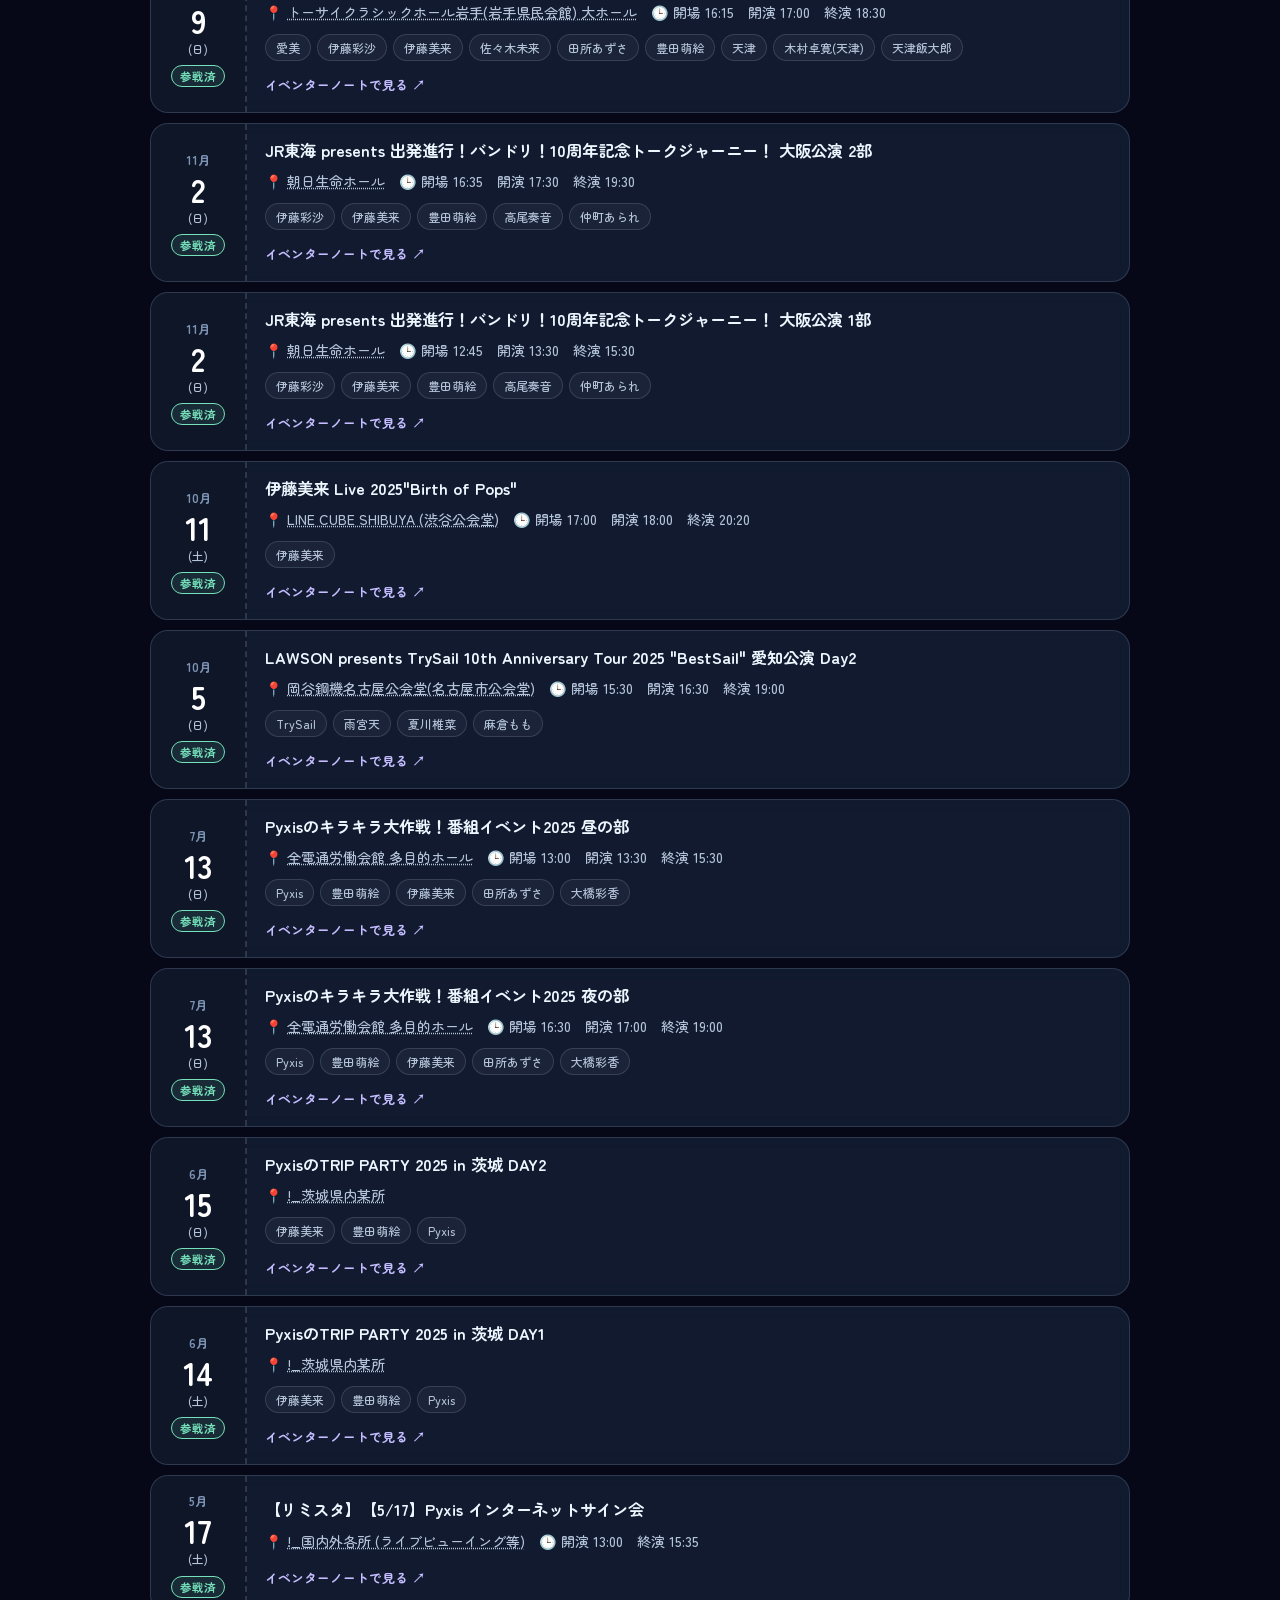
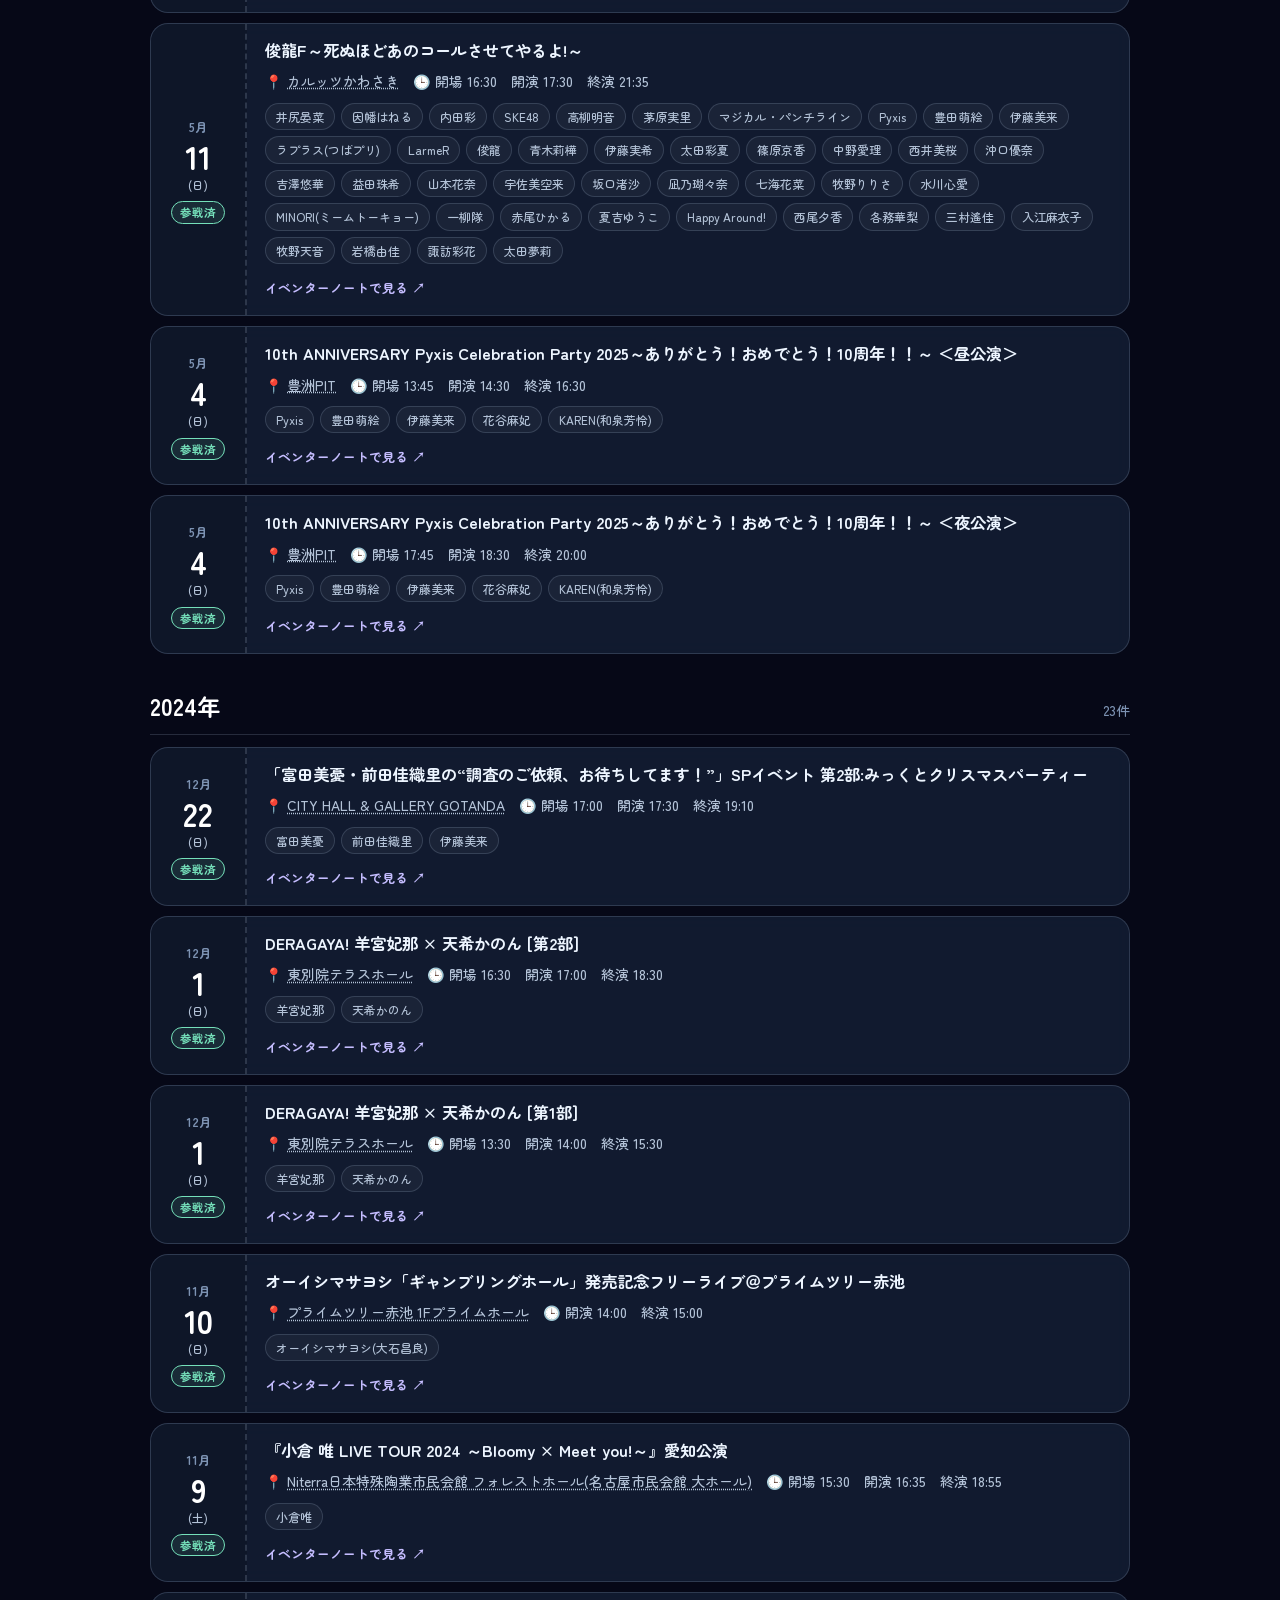
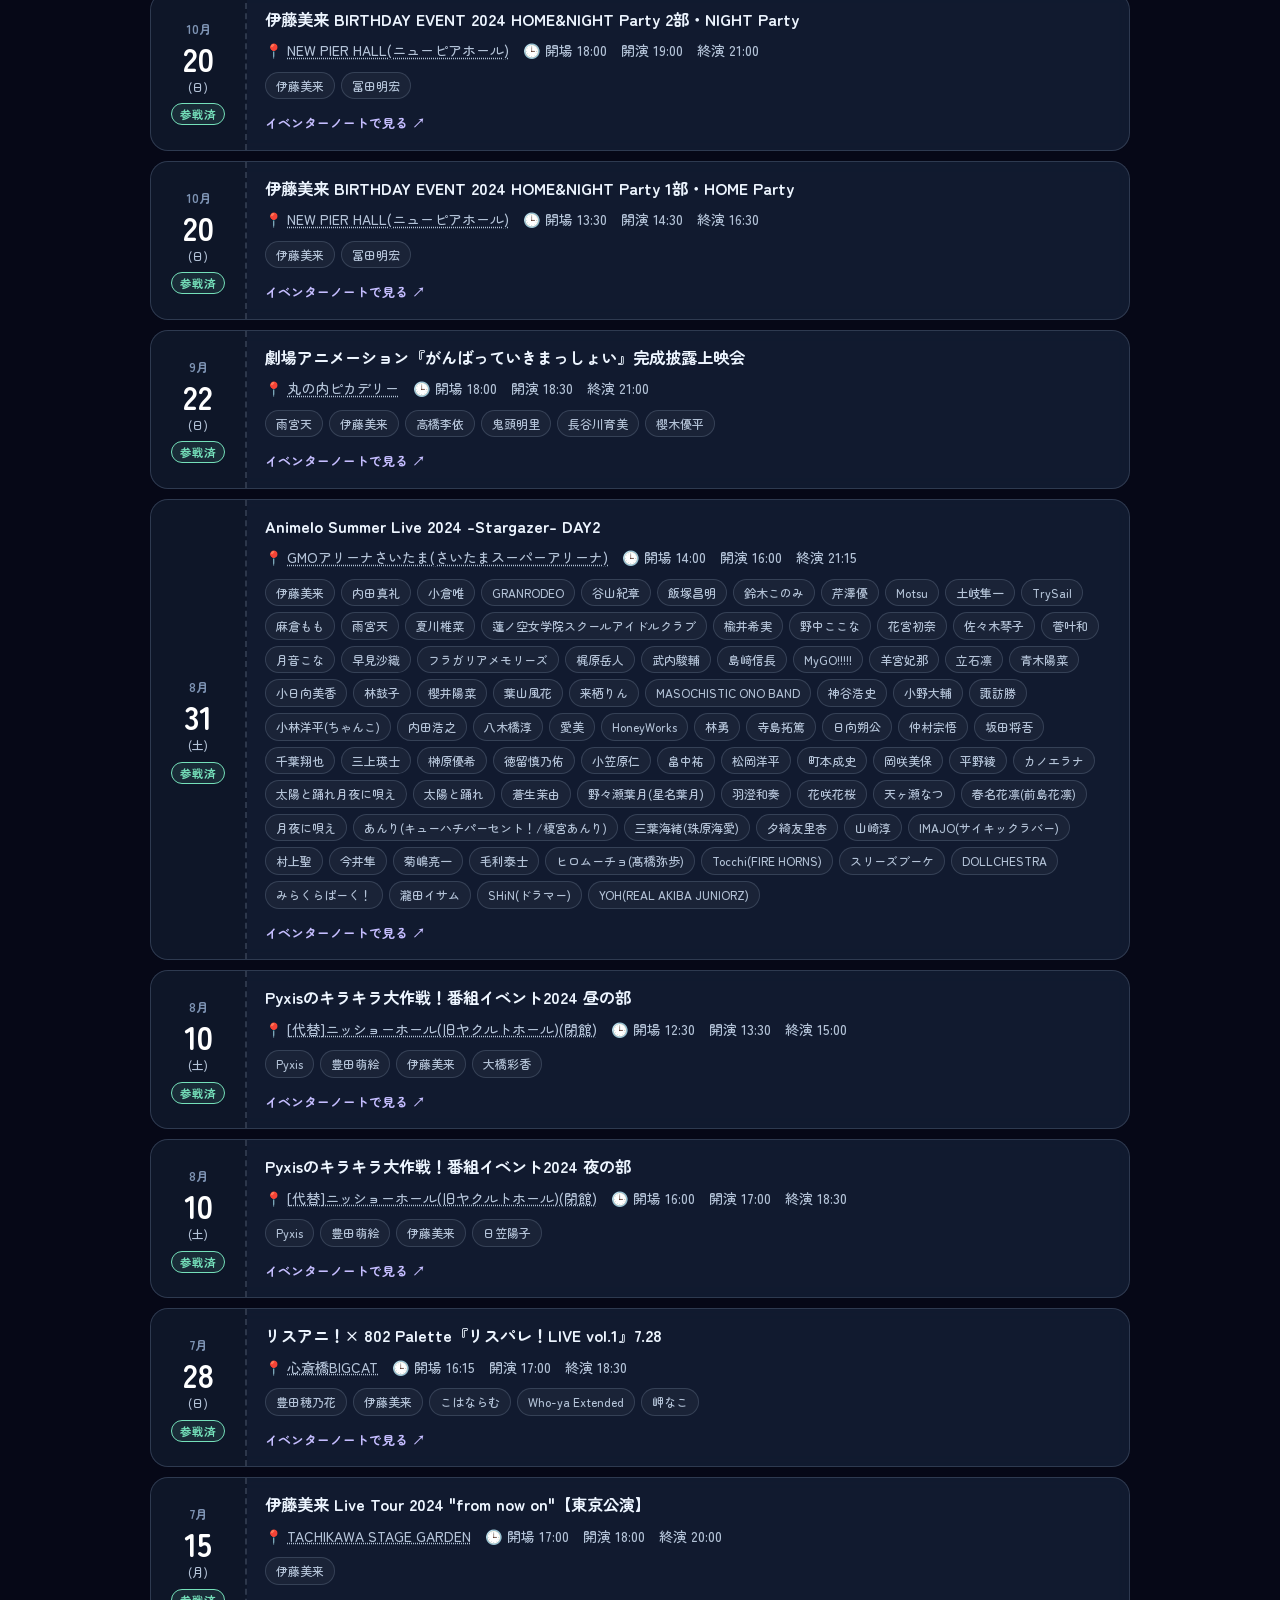
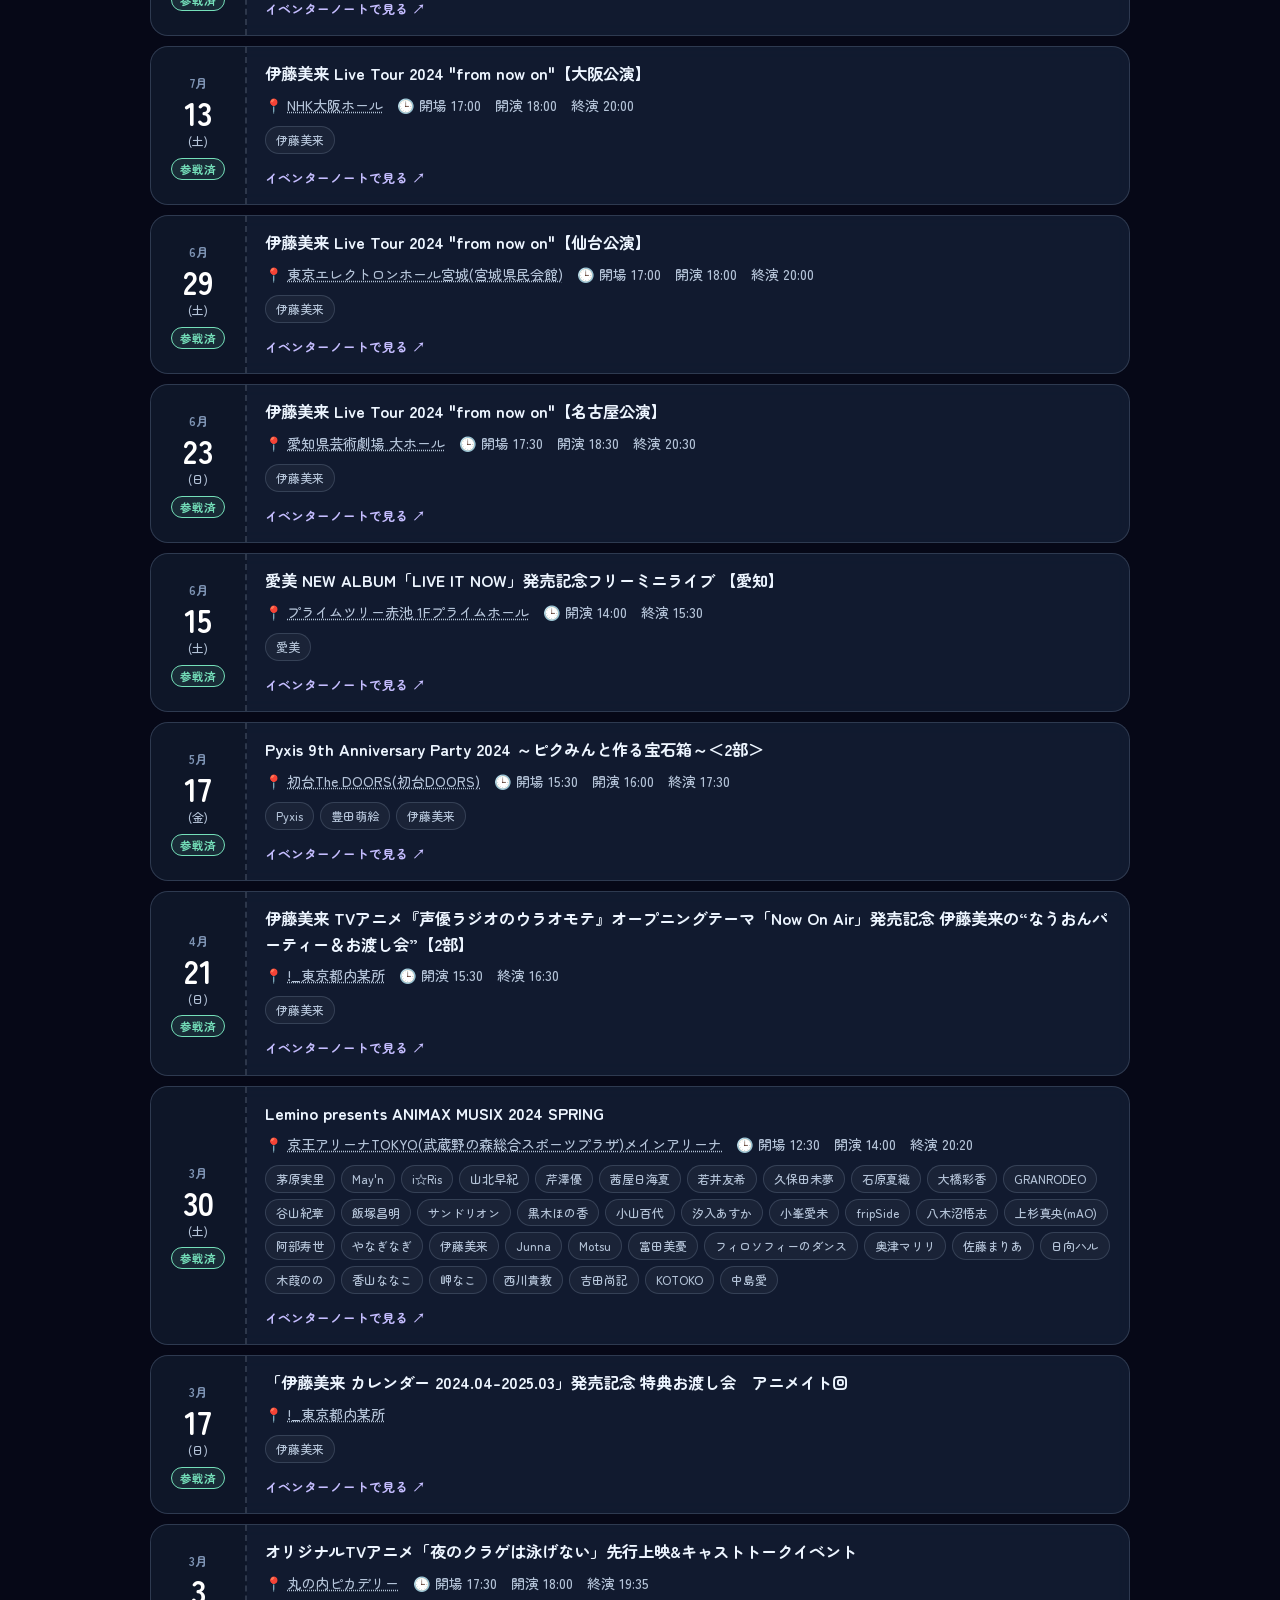
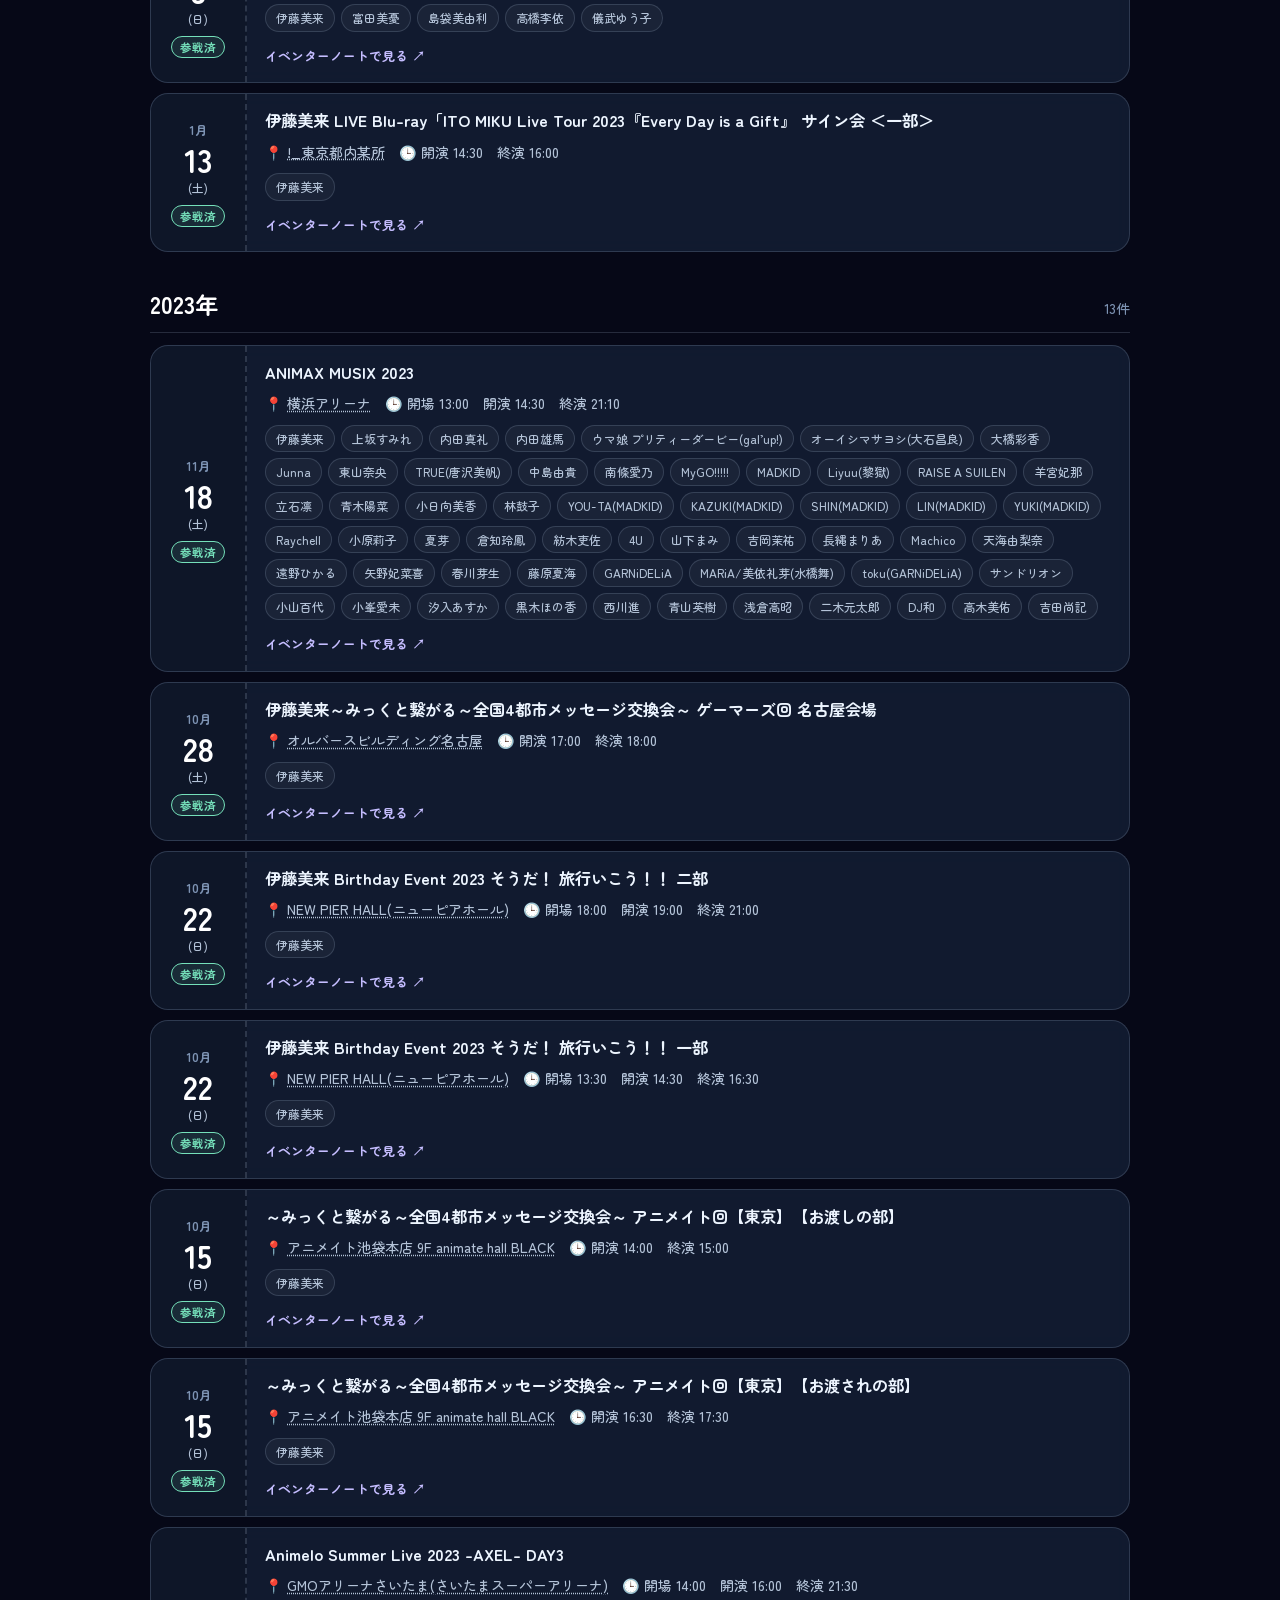
==== commit d217f186: "Update index.html" ====
--- a/index.html
+++ b/index.html
@@ -1198,7 +1198,7 @@
         <div class="wrap">
             <a class="brand" href="#about">
                 <span class="brand-dot"></span>
-                <span>推し活ノート</span>
+                <span>Ayu☻</span>
             </a>
             <nav class="links" aria-label="ページ内メニュー">
                 <a href="#about">自己紹介</a>
@@ -1307,7 +1307,7 @@
         // 基本設定
         const ID = 'ayu_11039';
         const SITE = {
-            title: 'Ayu',
+            title: 'Ayu☻',
             bio: 'ライブやイベントに通っています。ここは、参戦したイベントの記録と、推しのことをまとめたノートです。',
         };
         const EVENTERNOTE = 'https://www.eventernote.com/users/' + ID + '/events';
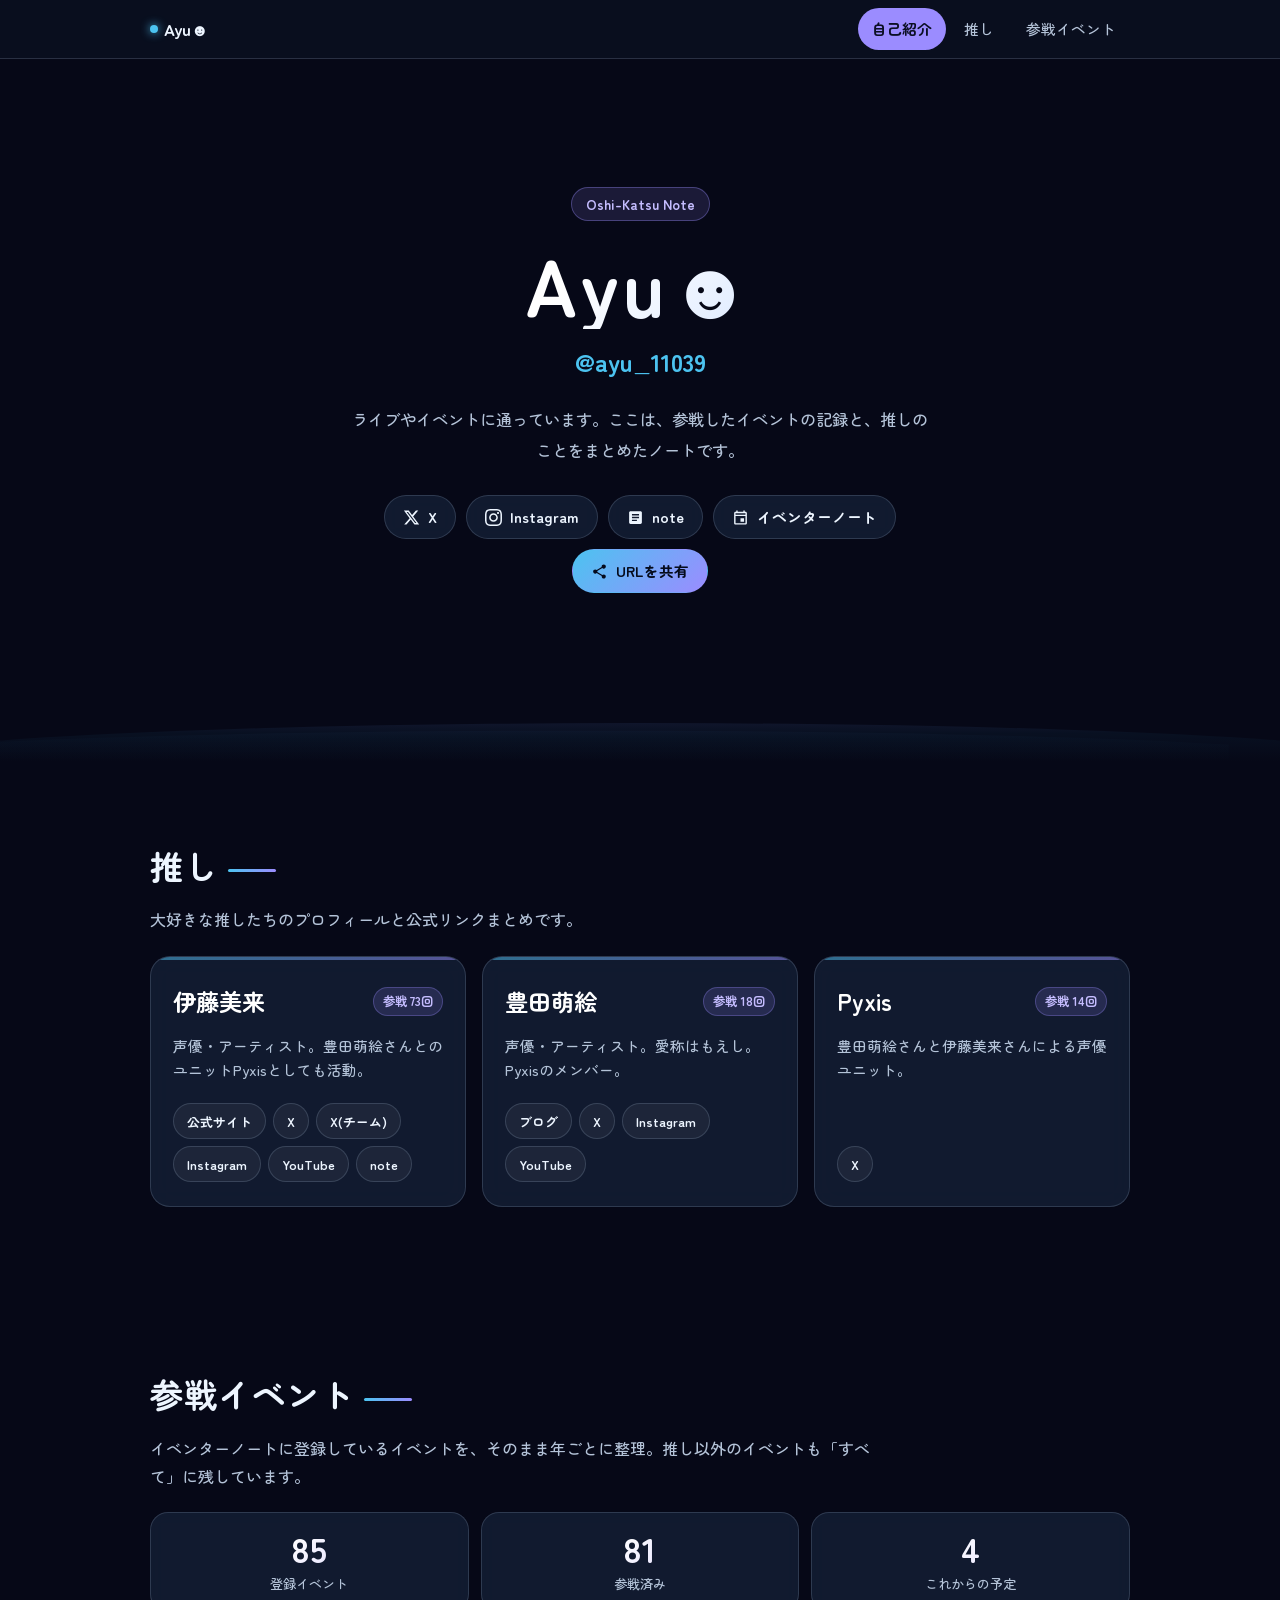
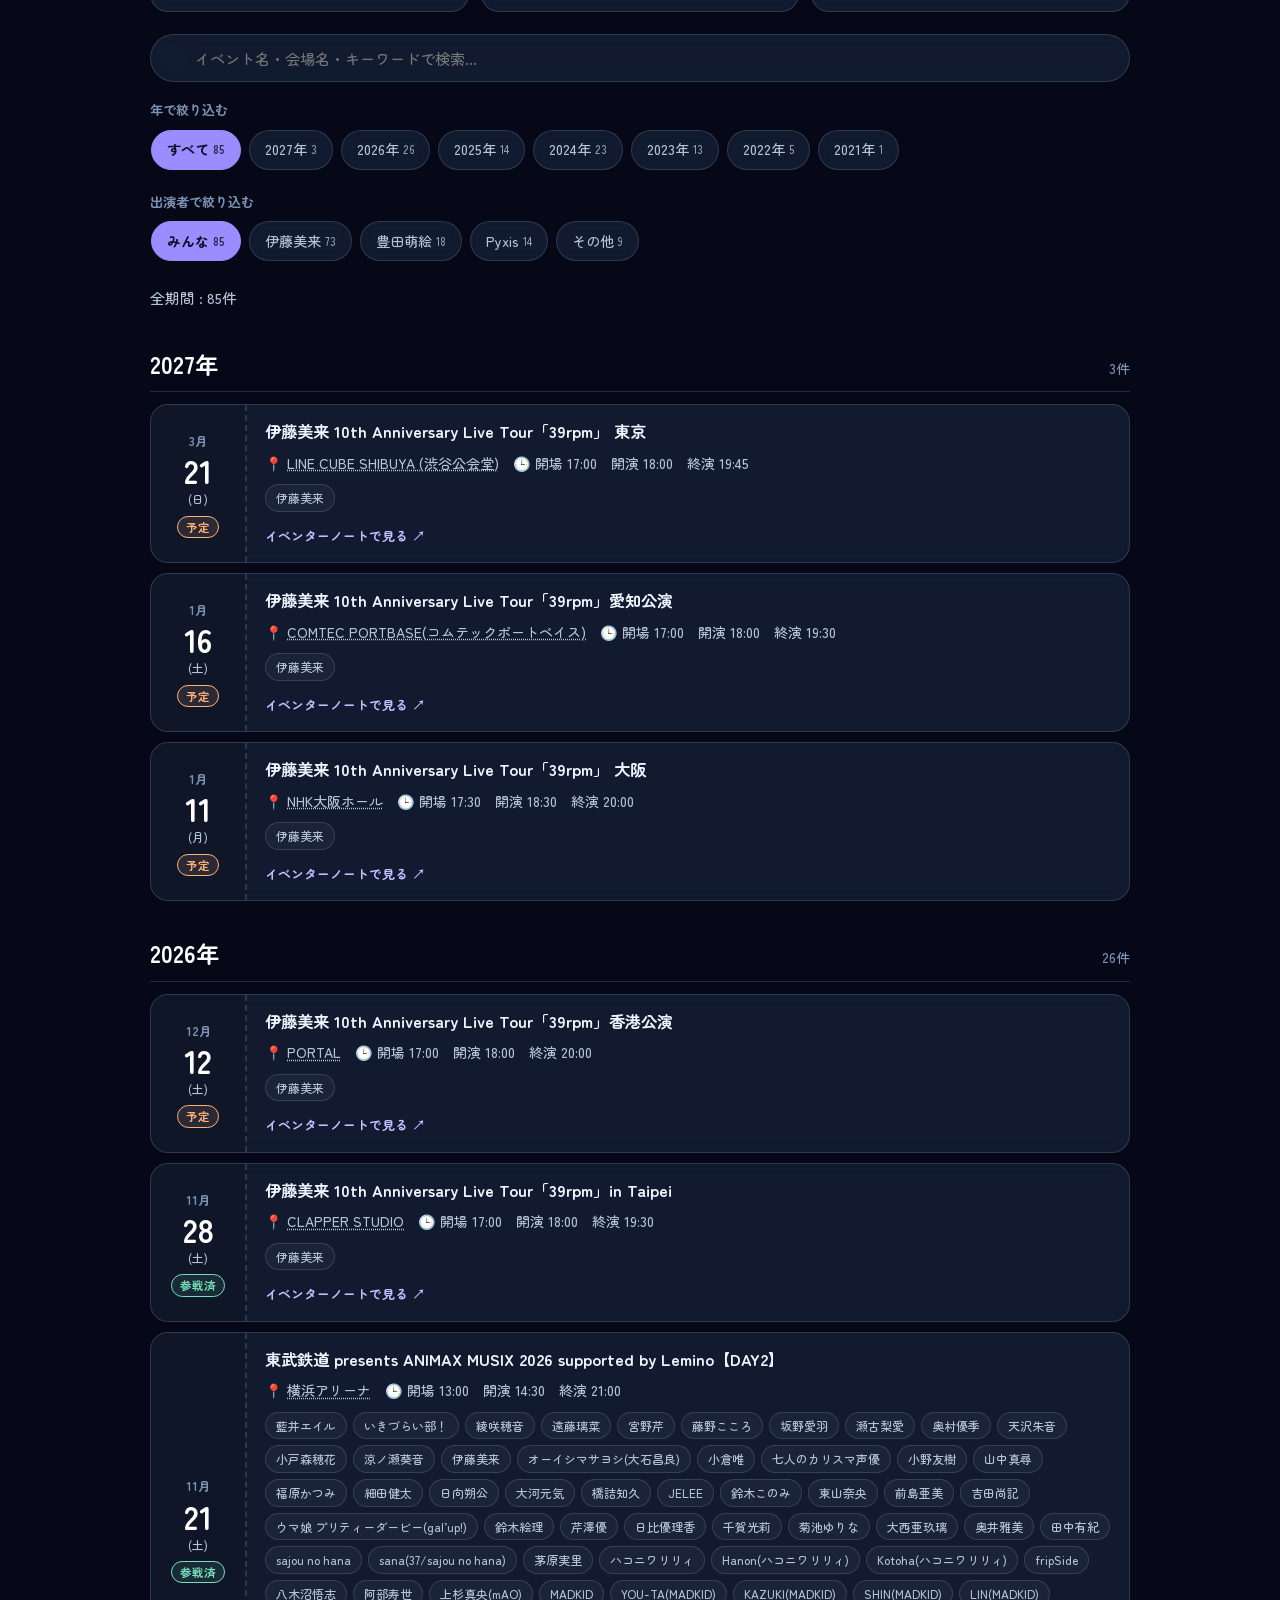
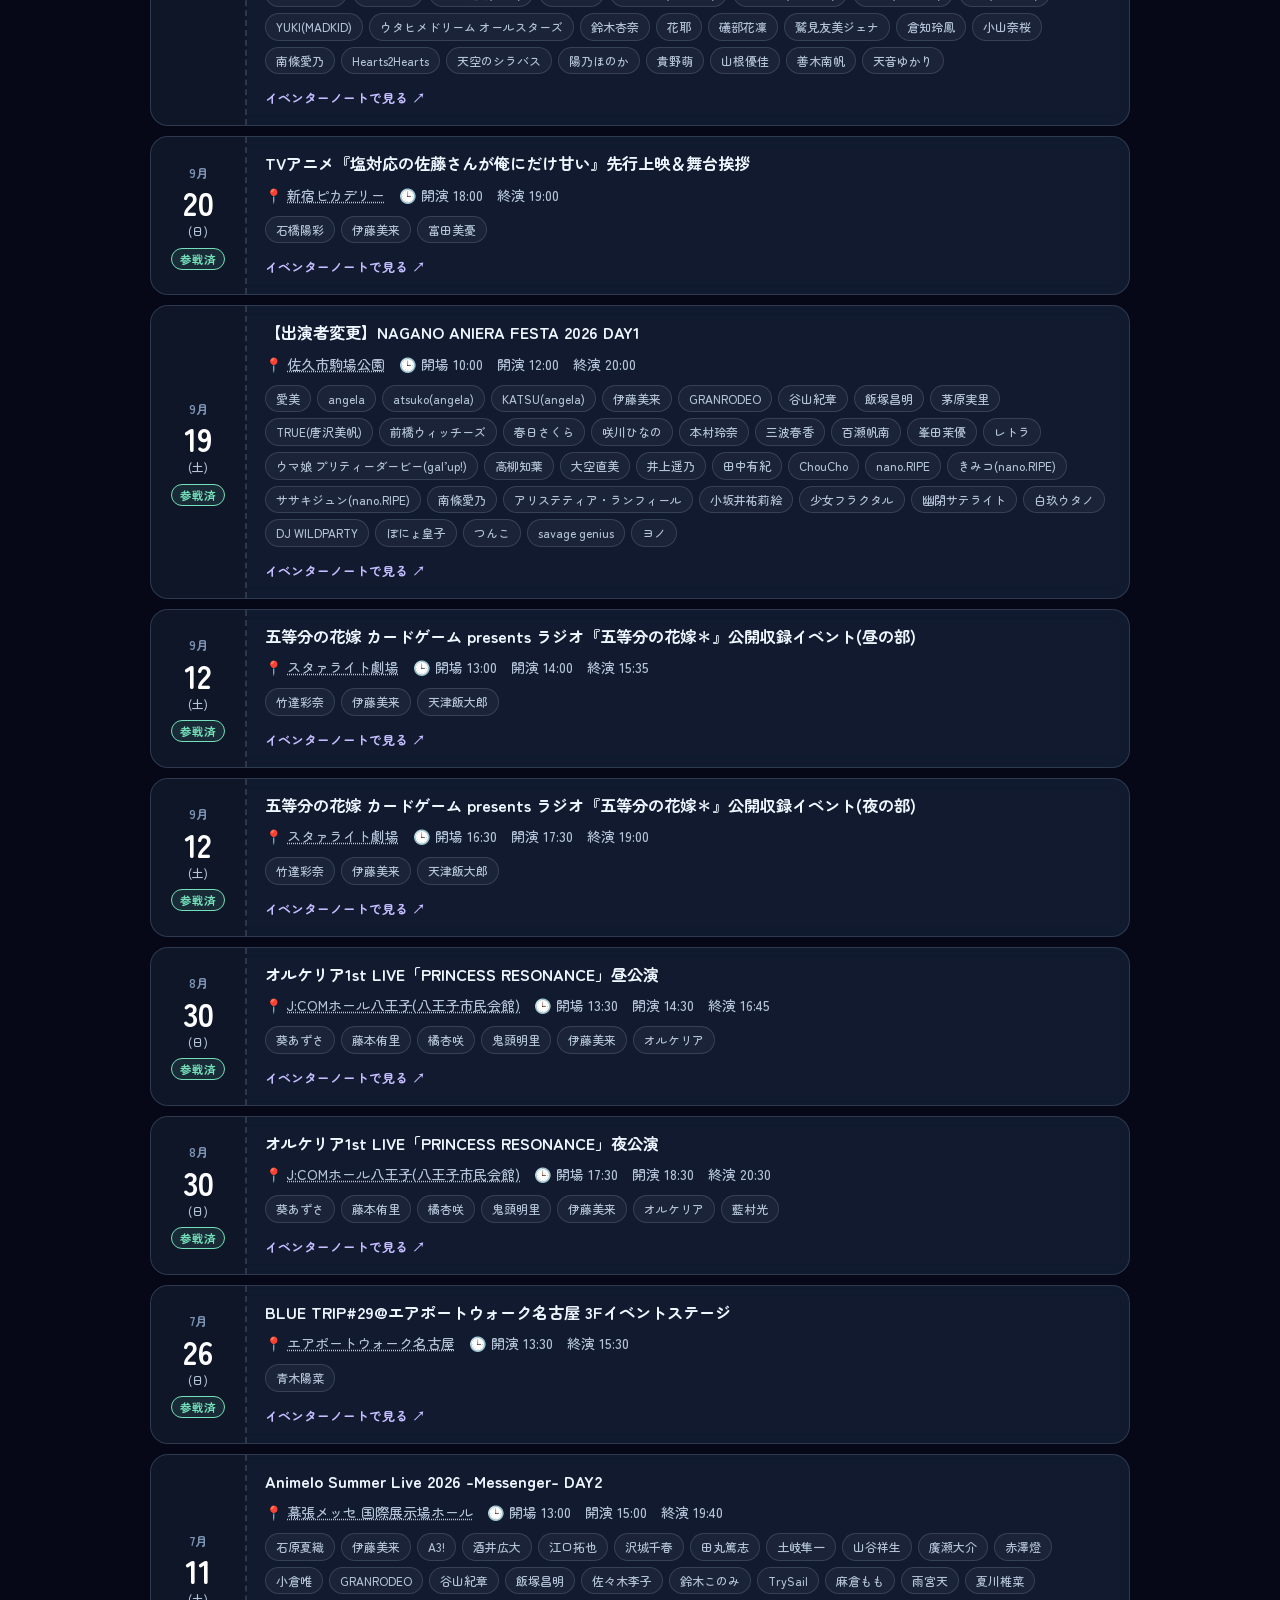
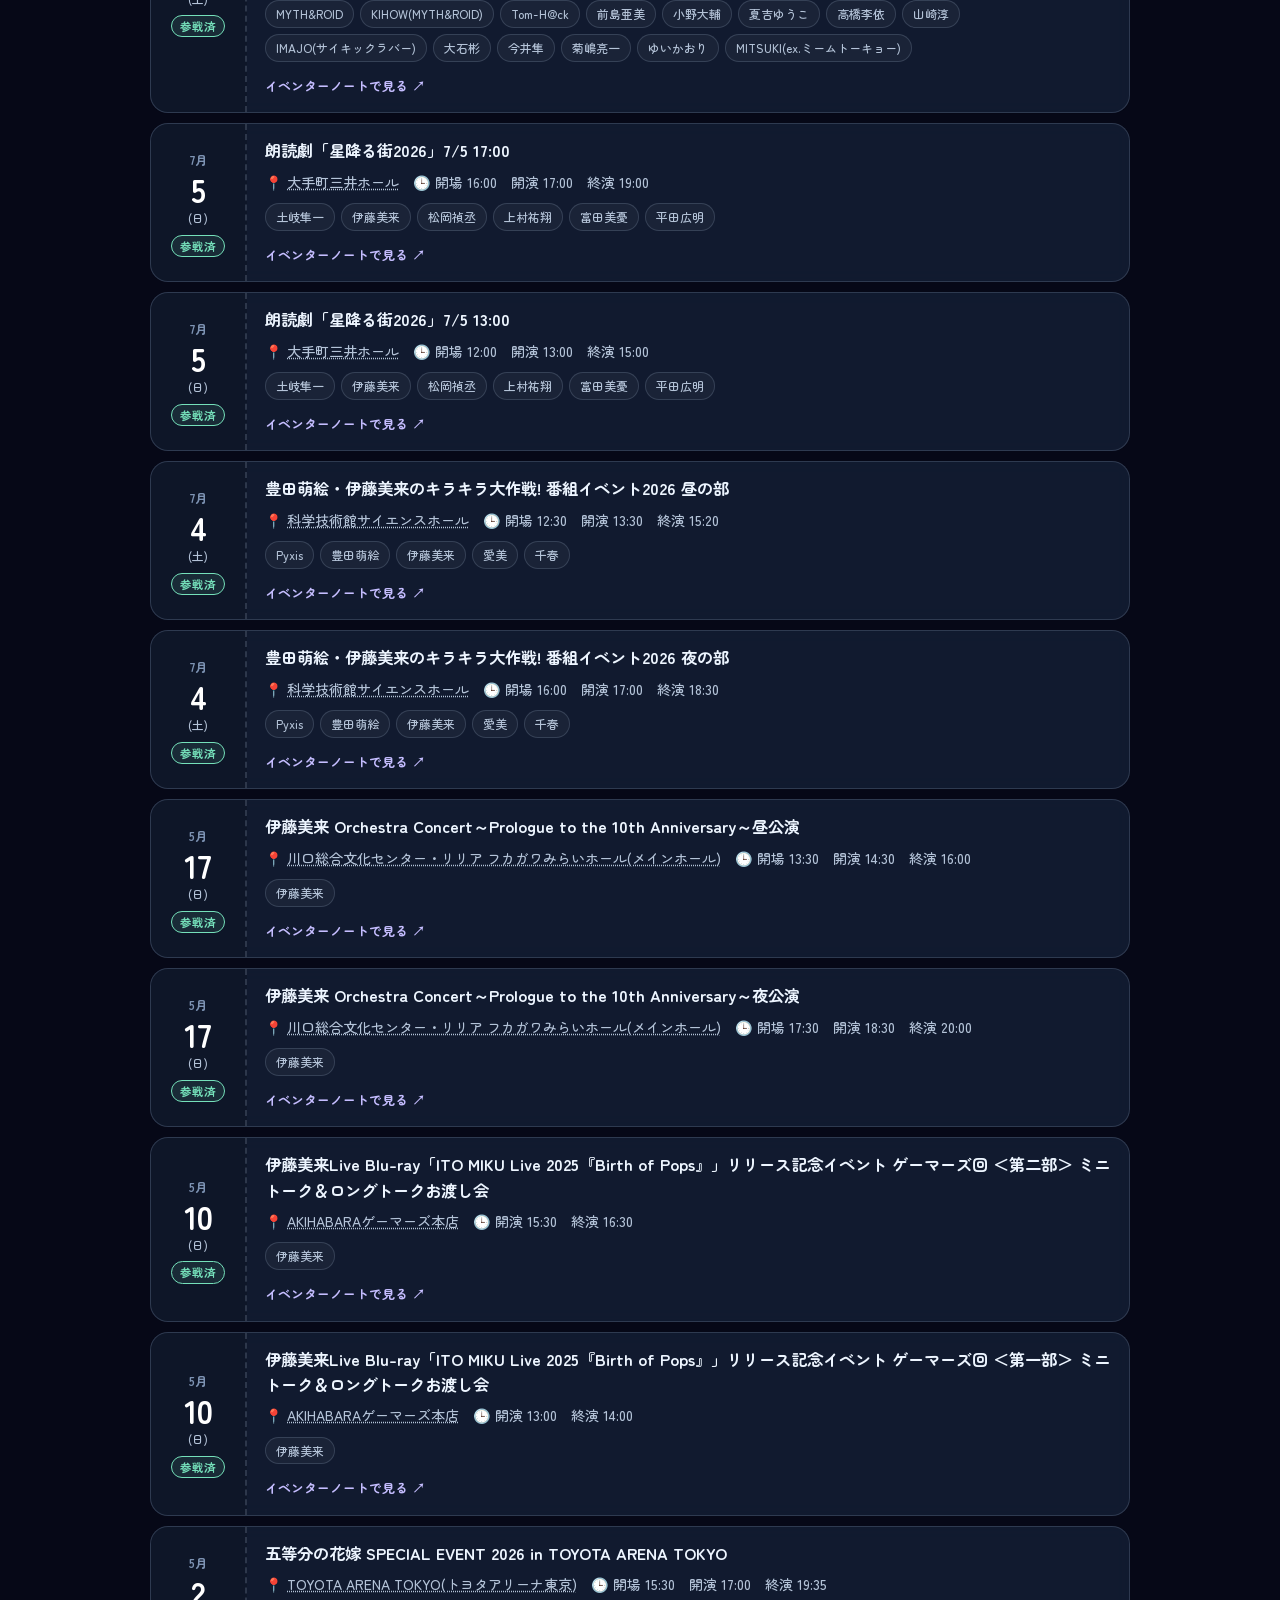
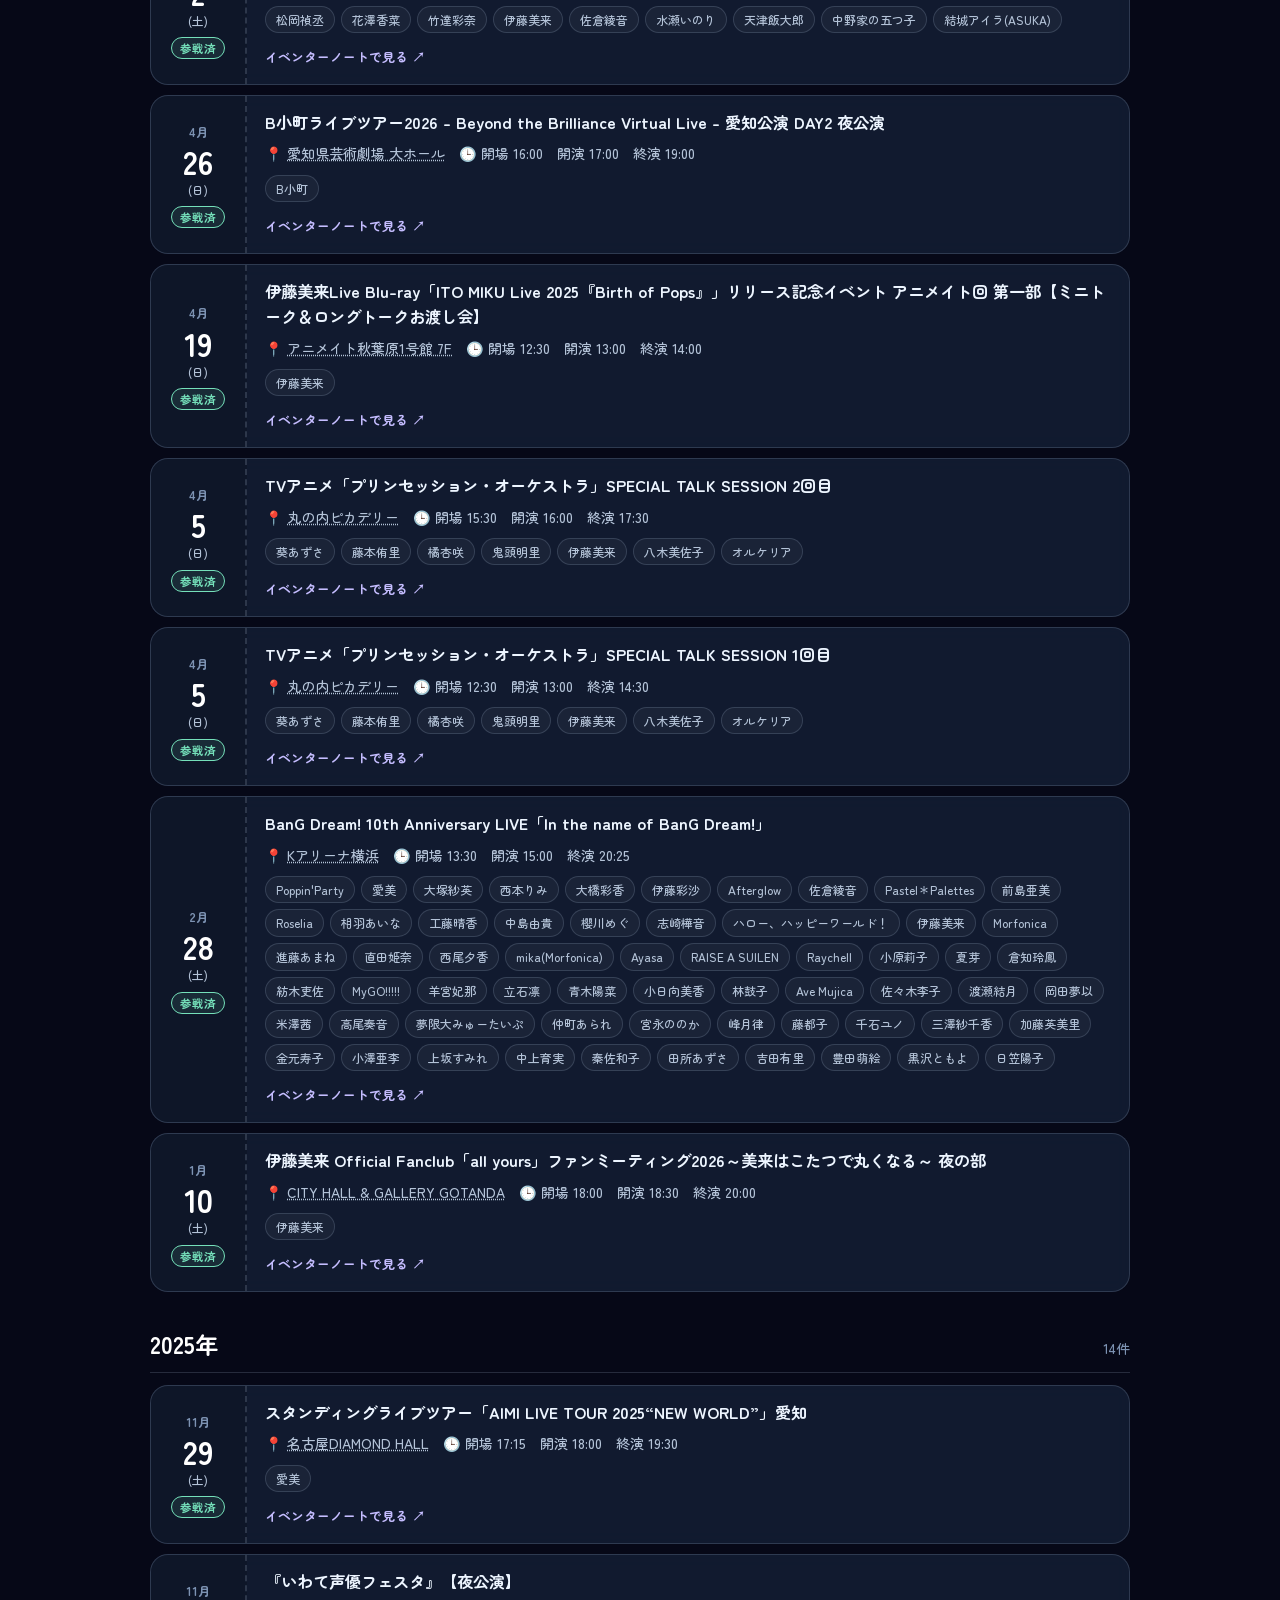
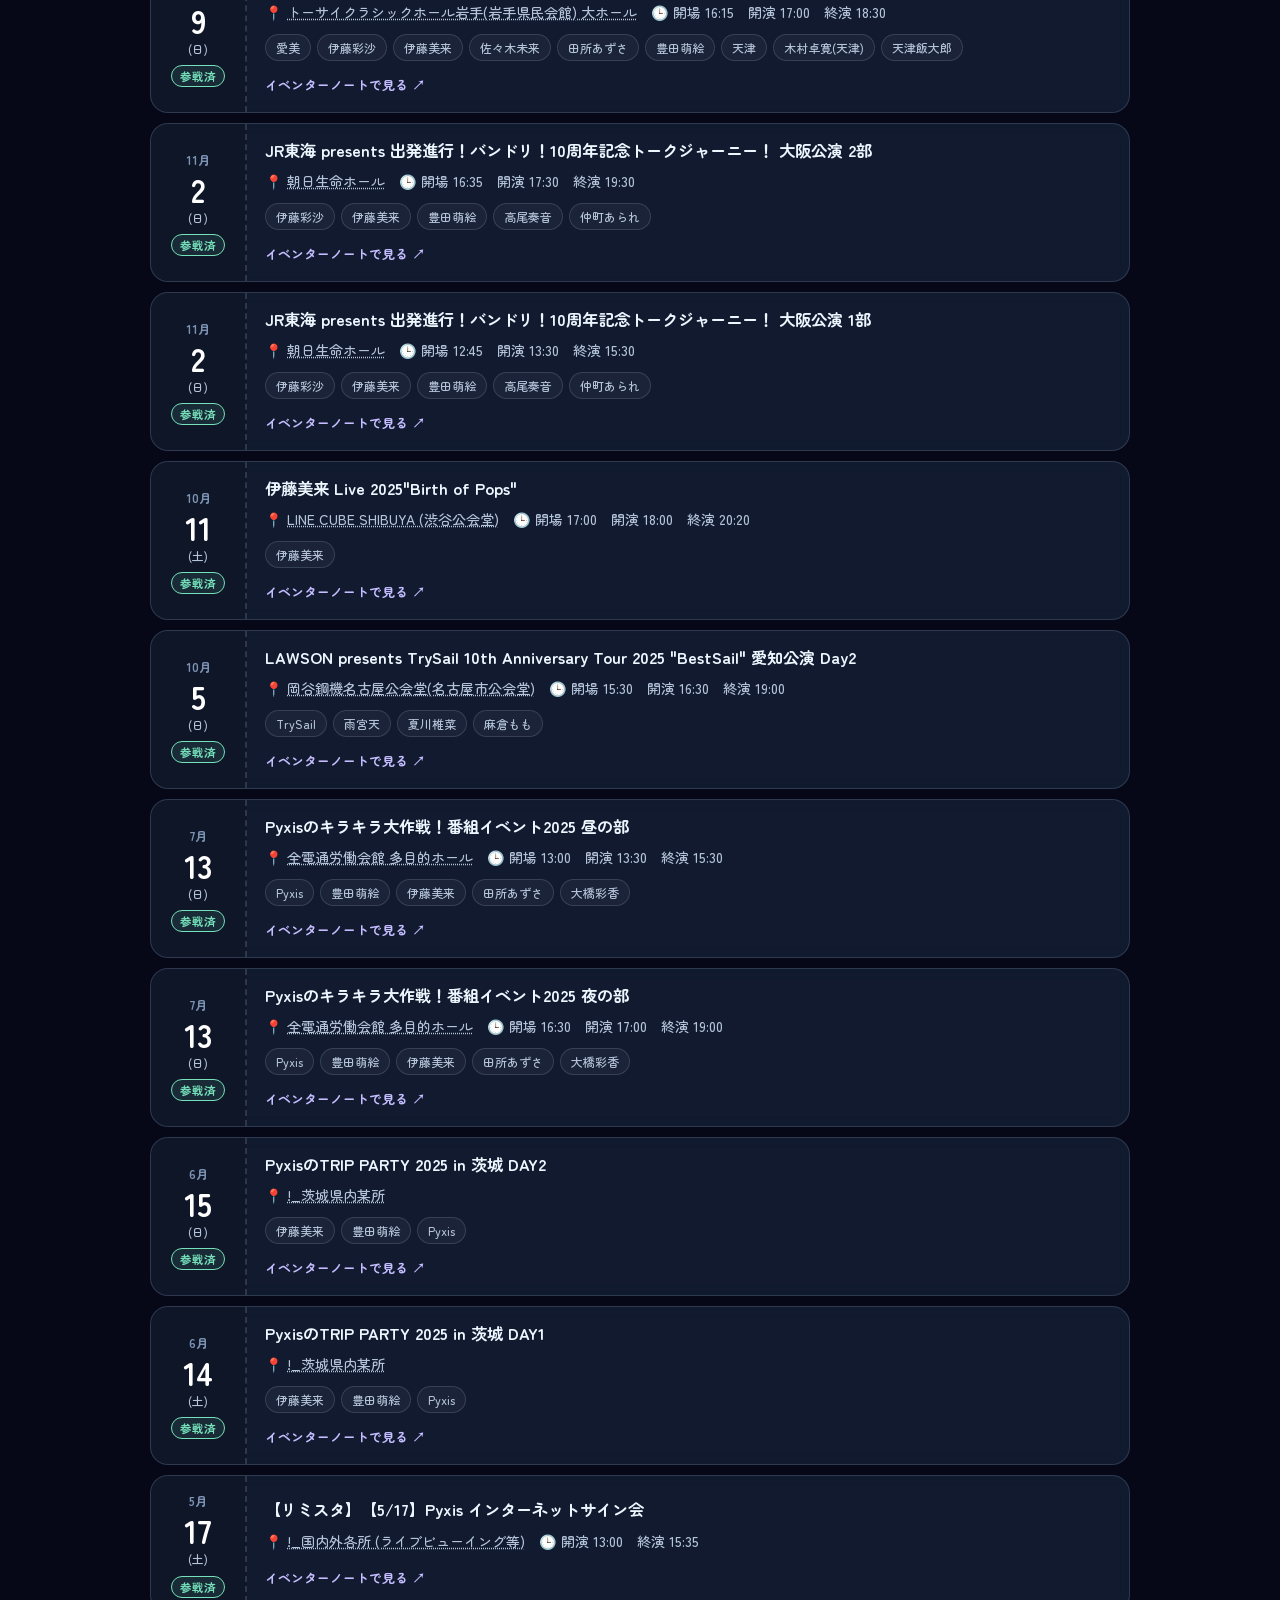
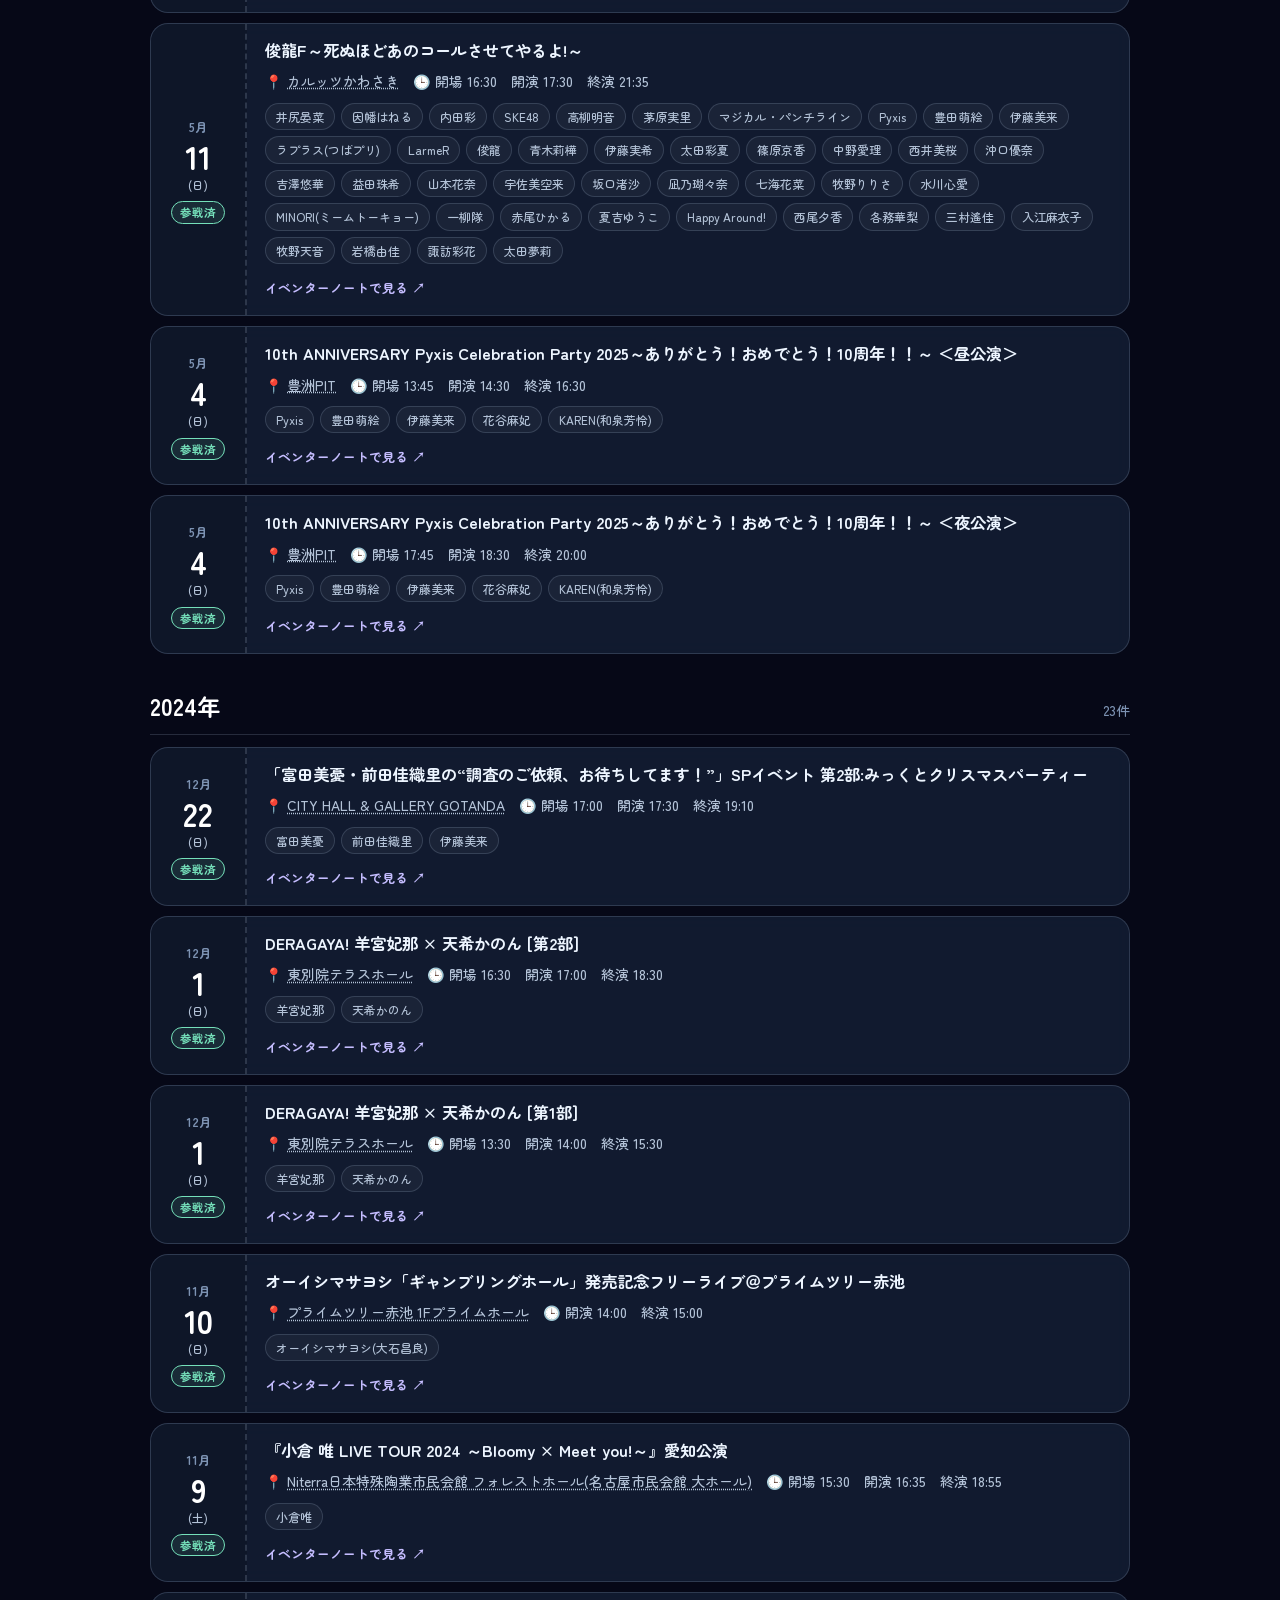
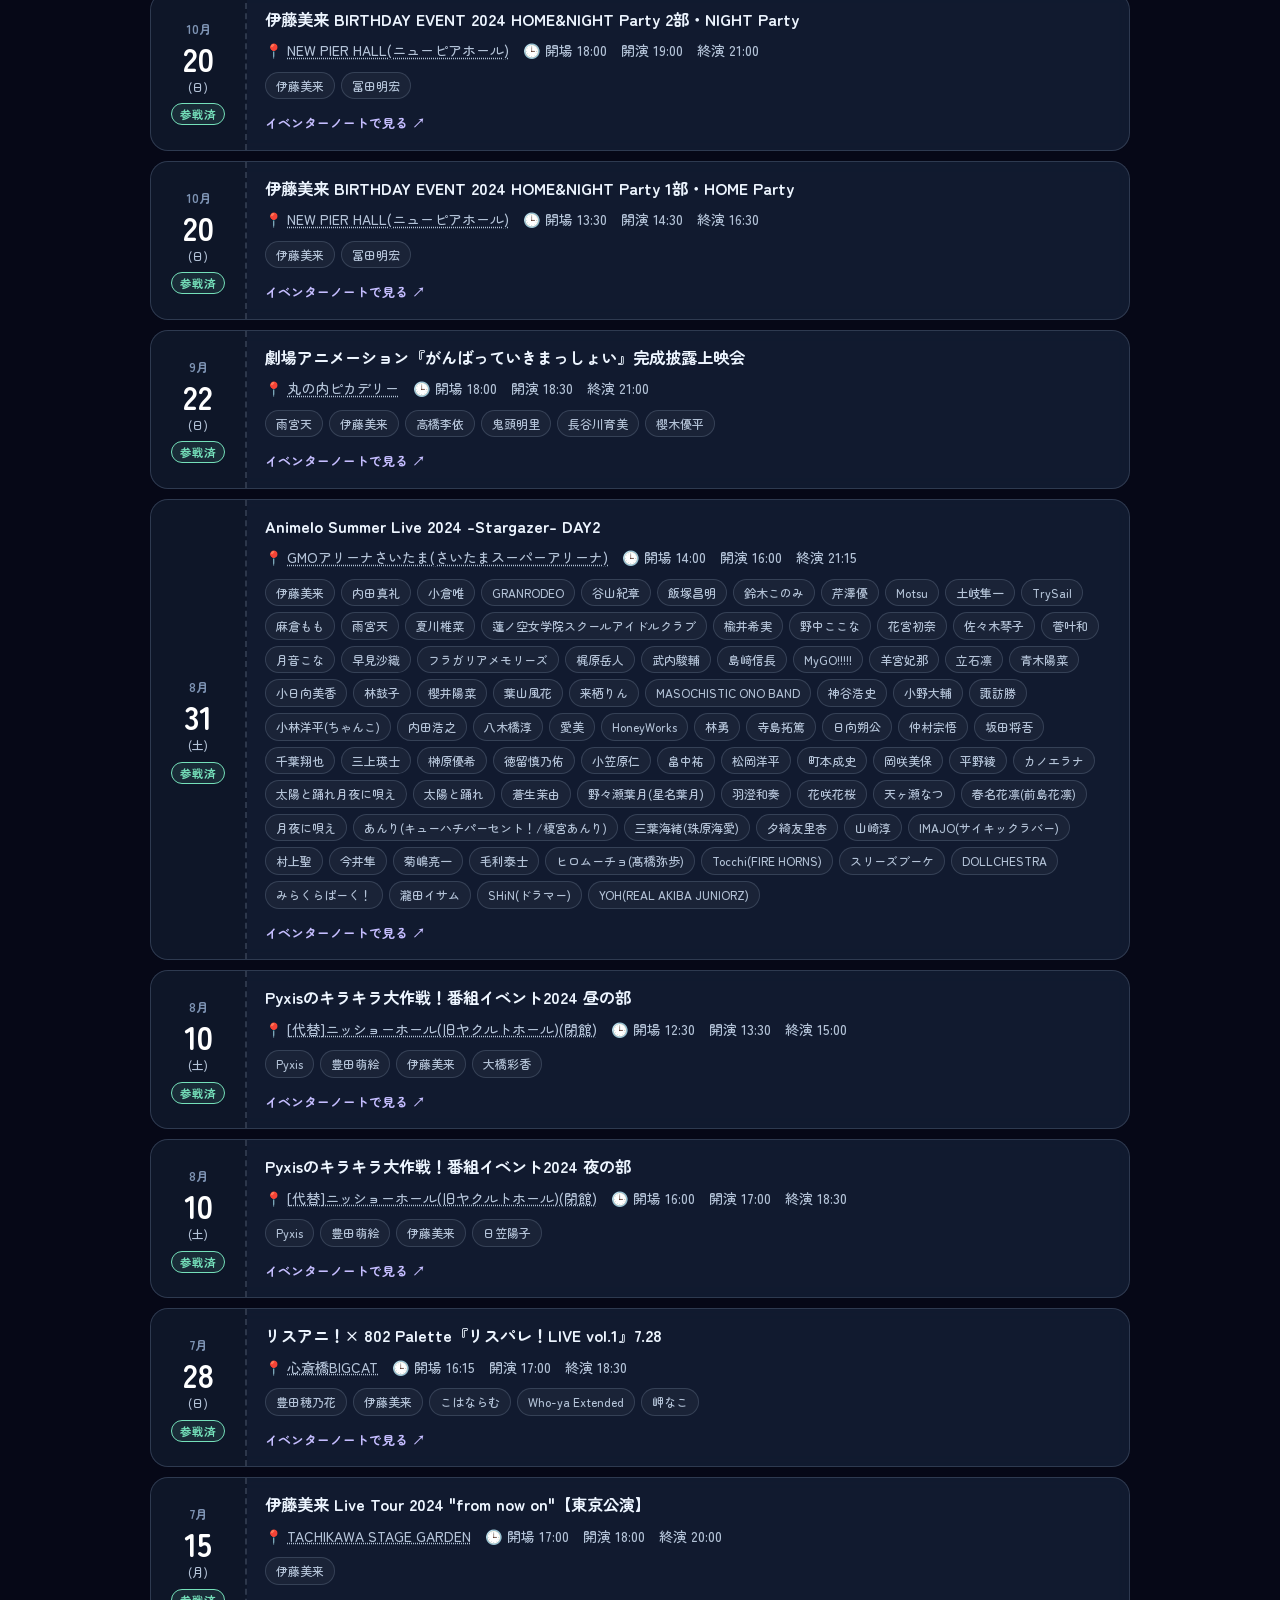
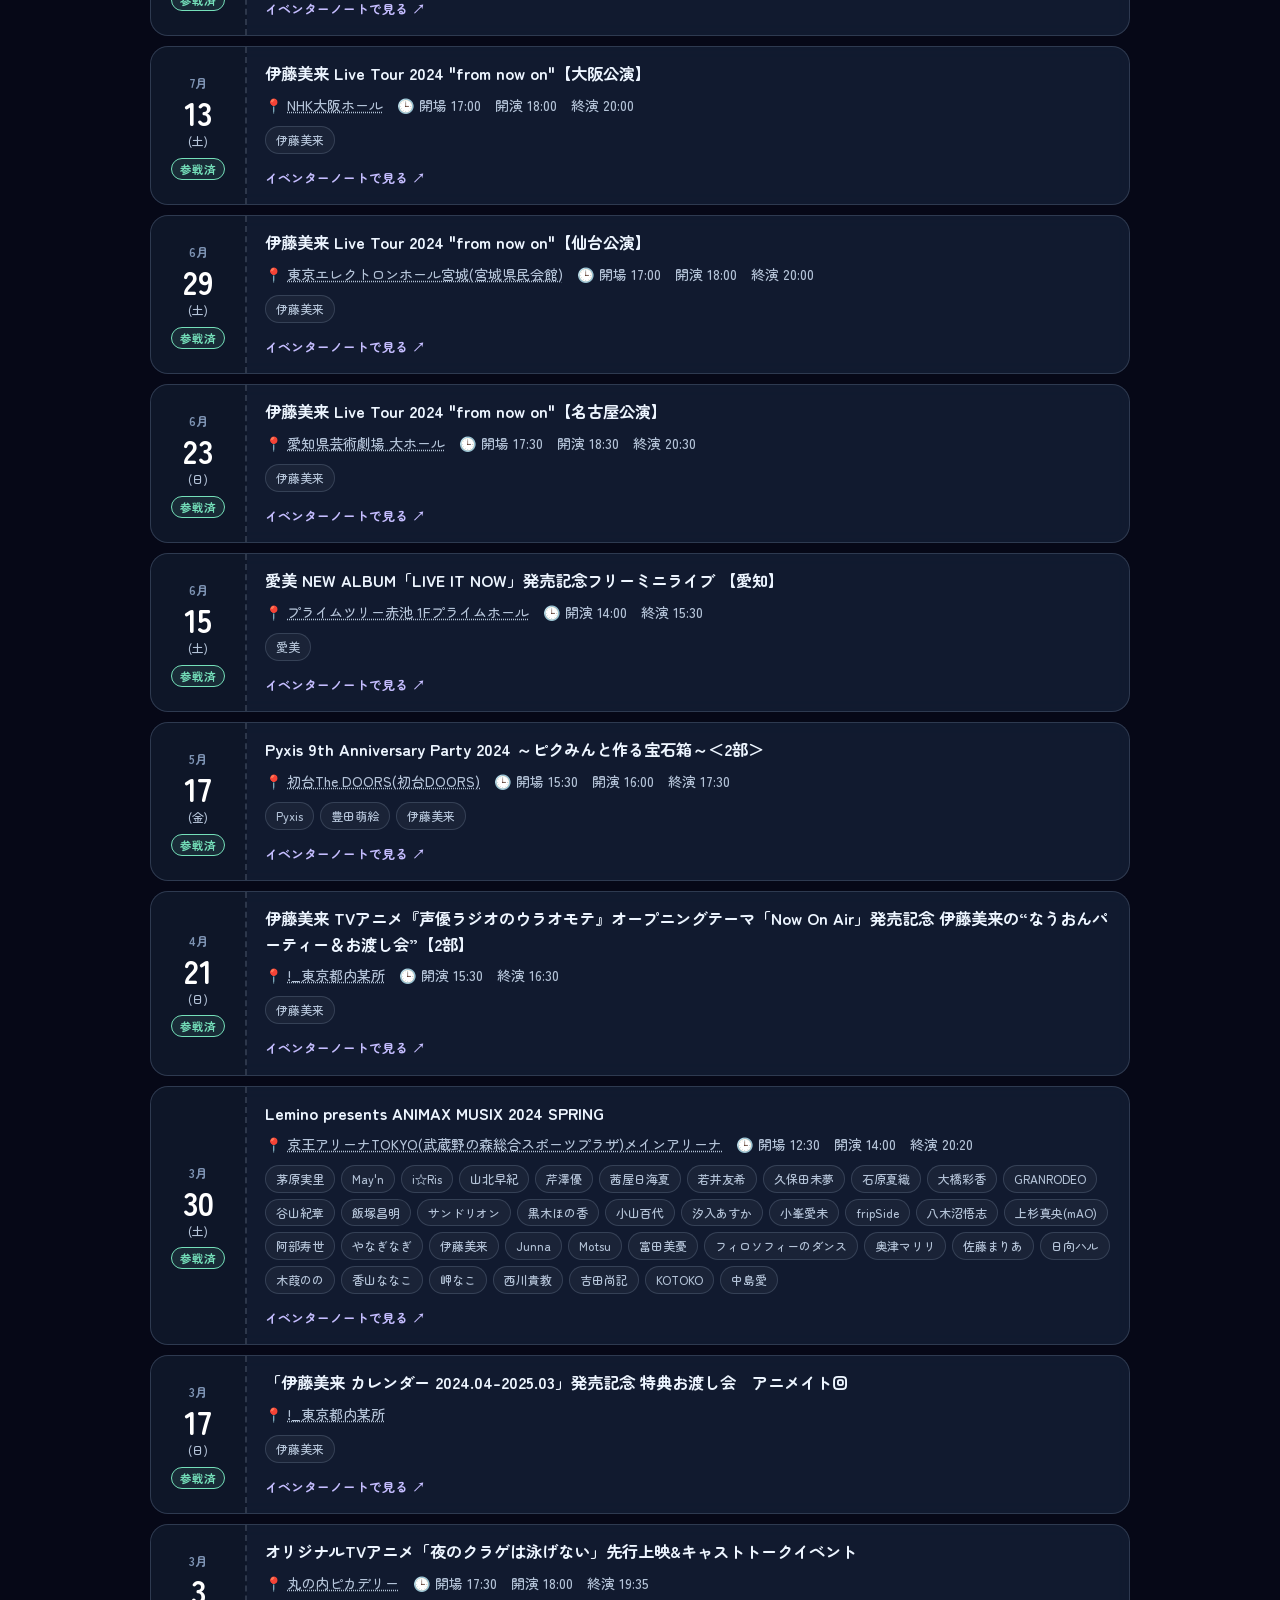
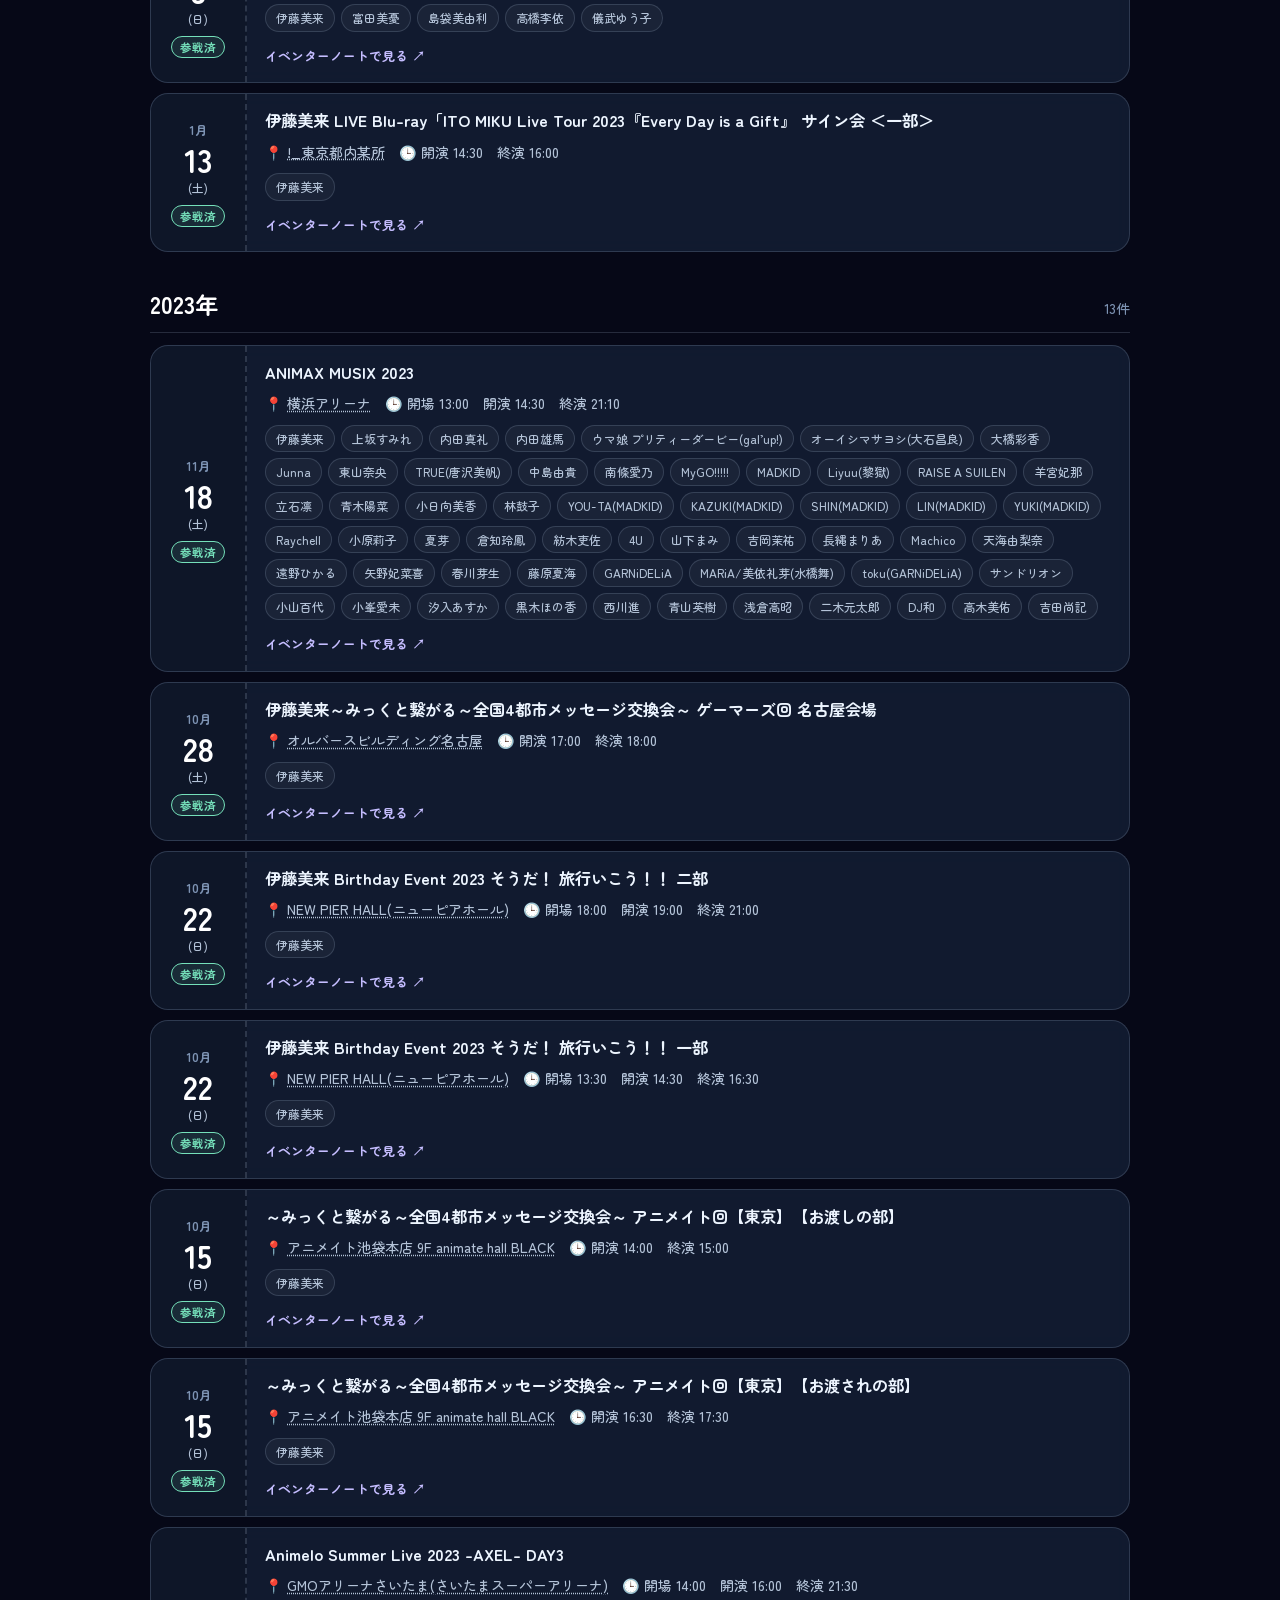
==== commit bd747e8b: "Update index.html" ====
--- a/index.html
+++ b/index.html
@@ -1404,7 +1404,7 @@
             const now = new Date();
             const todayStr = now.getFullYear() + '-' + String(now.getMonth() + 1).padStart(2, '0') + '-' + String(now.getDate()).padStart(2, '0');
             const favoriteNames = OSHI.map(o => o.name);
-            const filterNames = ['all', '伊藤美来', '豊田萌絵', 'Pyxis', '愛美', 'other'];
+            const filterNames = ['all', '伊藤美来', '豊田萌絵', 'Pyxis','other'];
 
             // ヒーローヘッダー文字アニメーション
             const titleEl = $('#siteTitle');
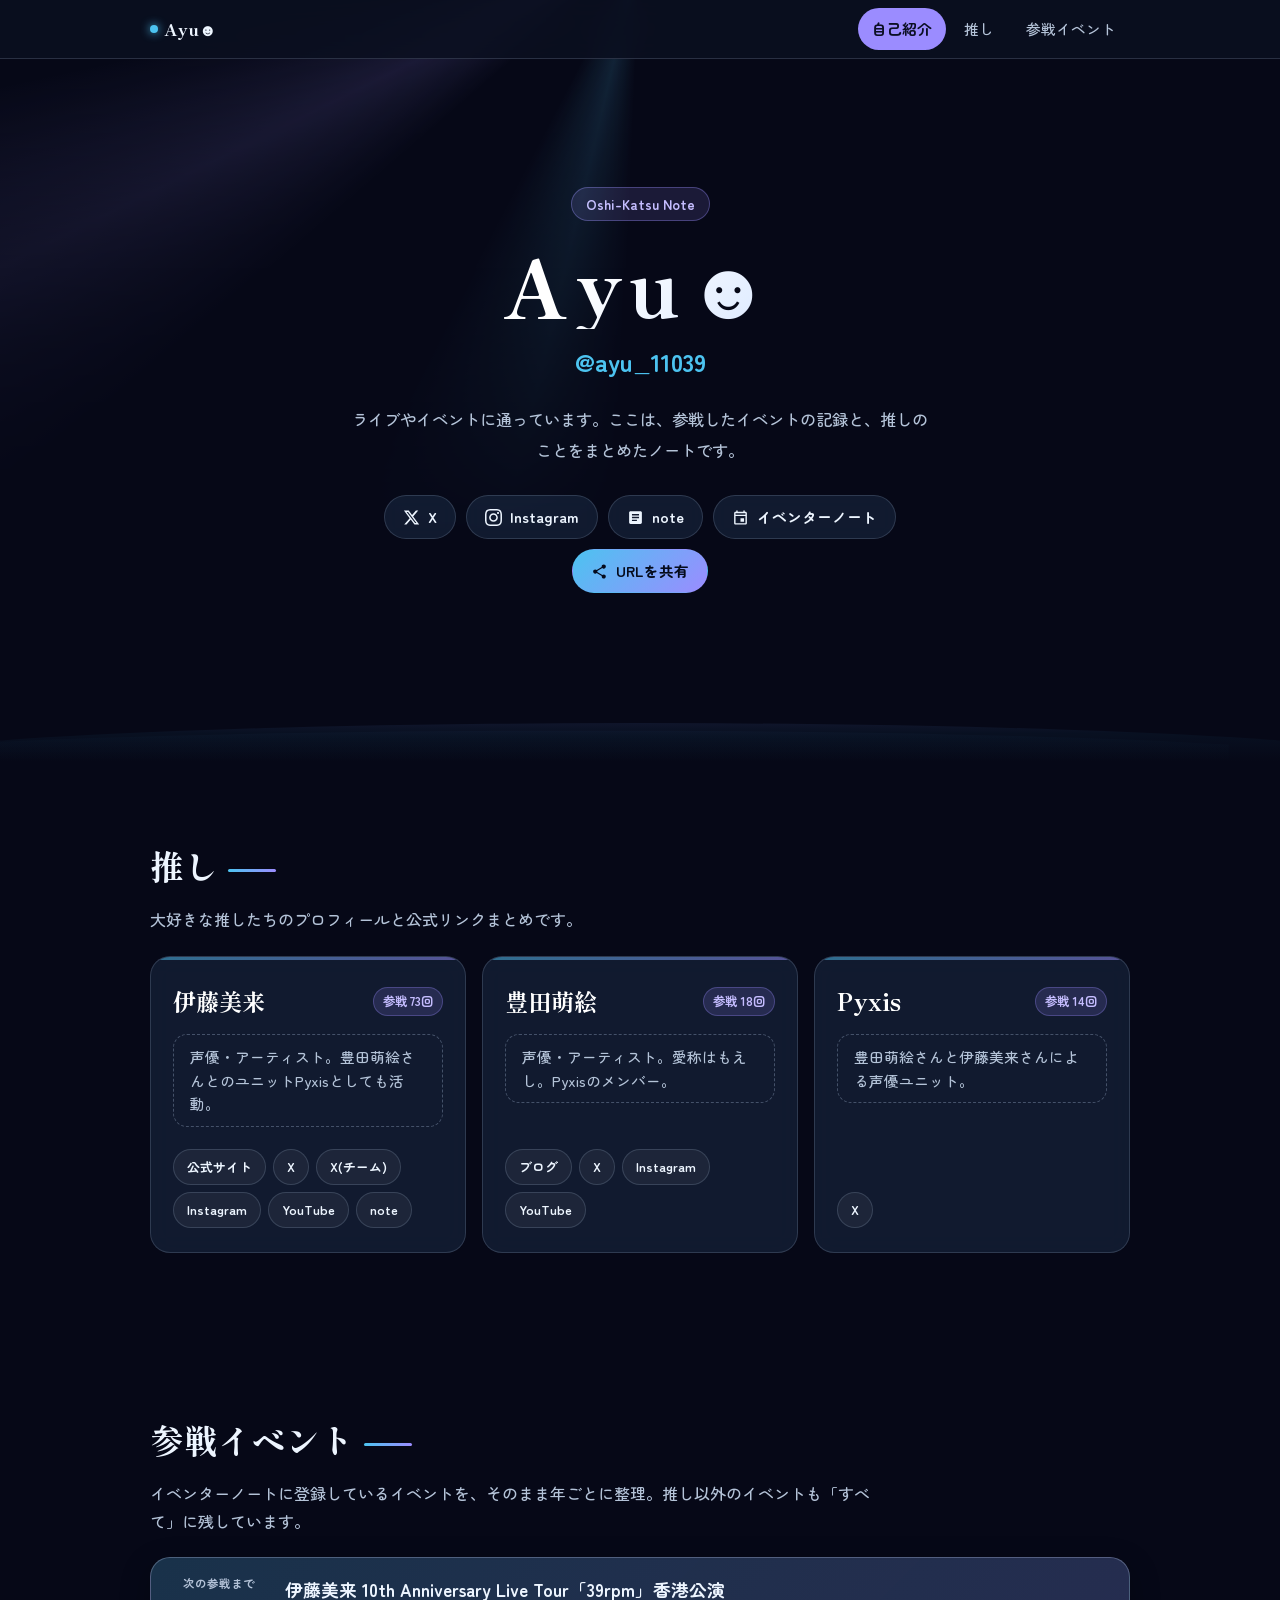
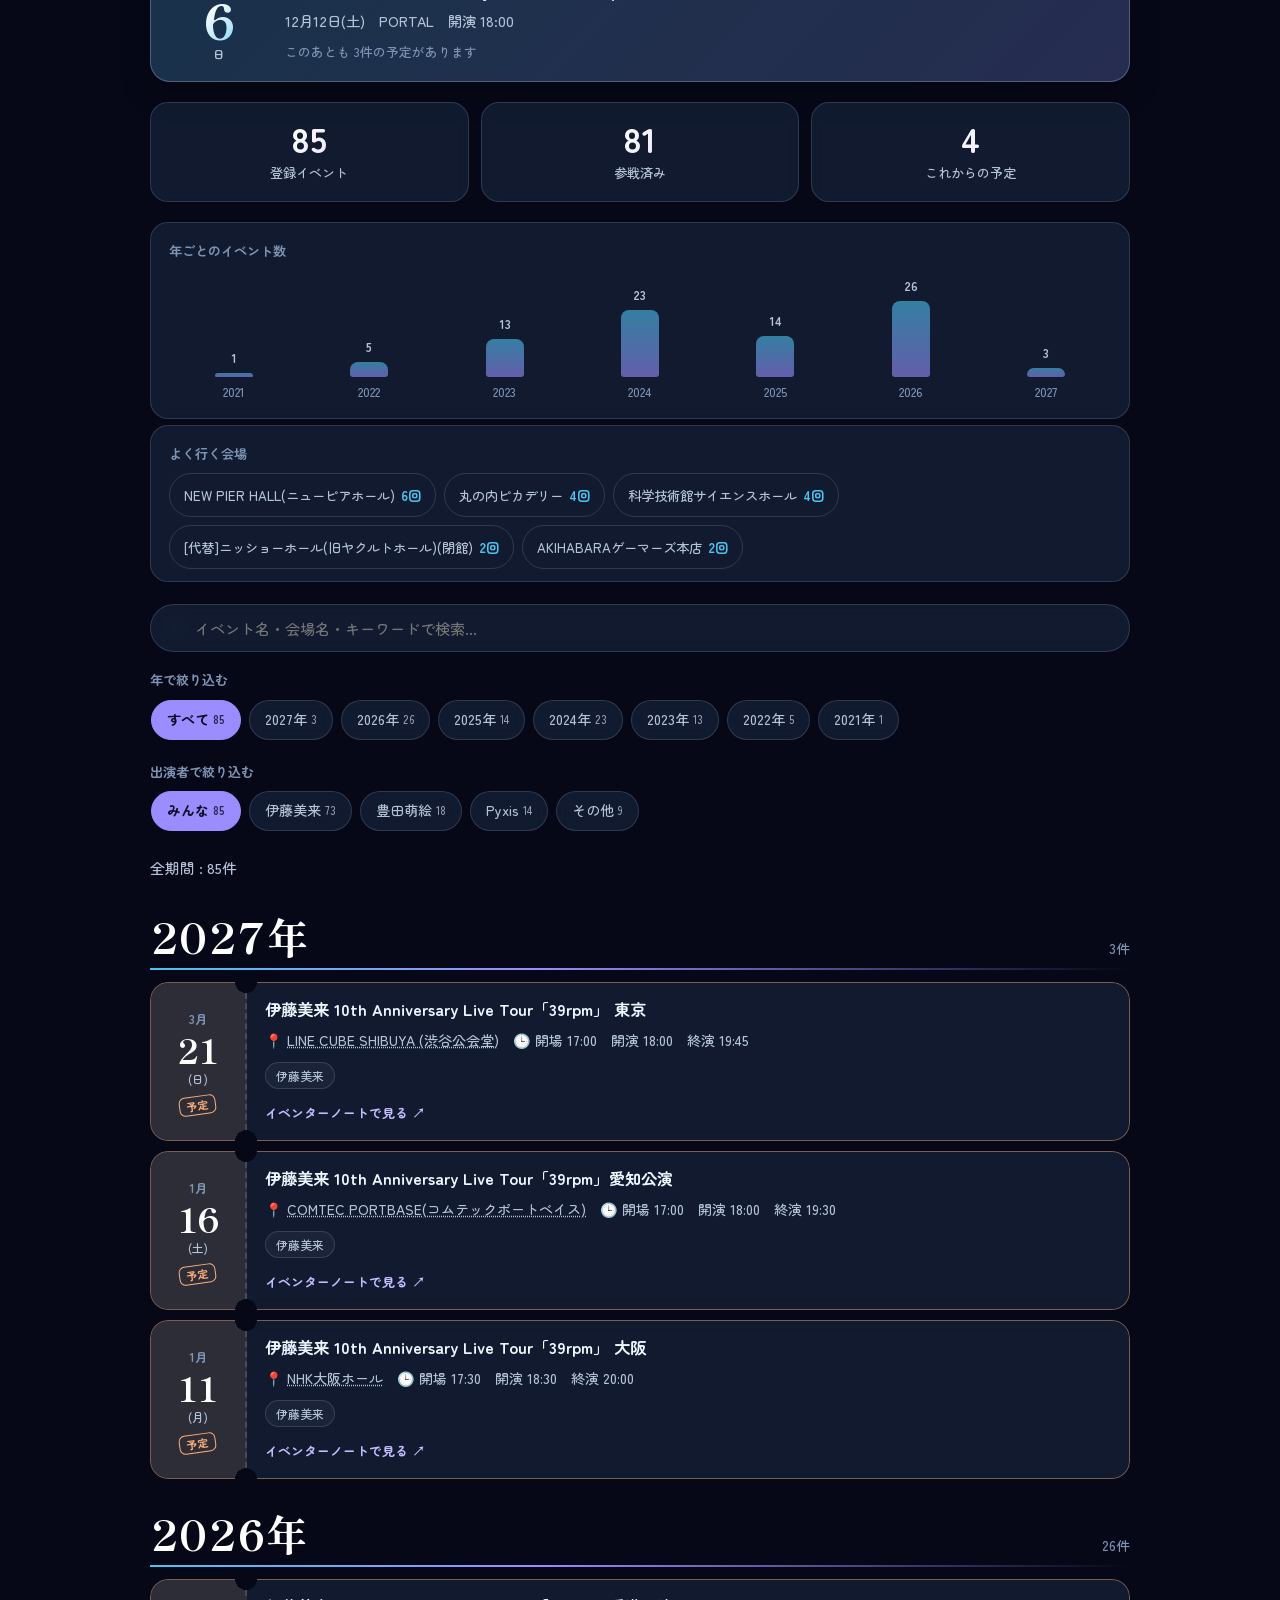
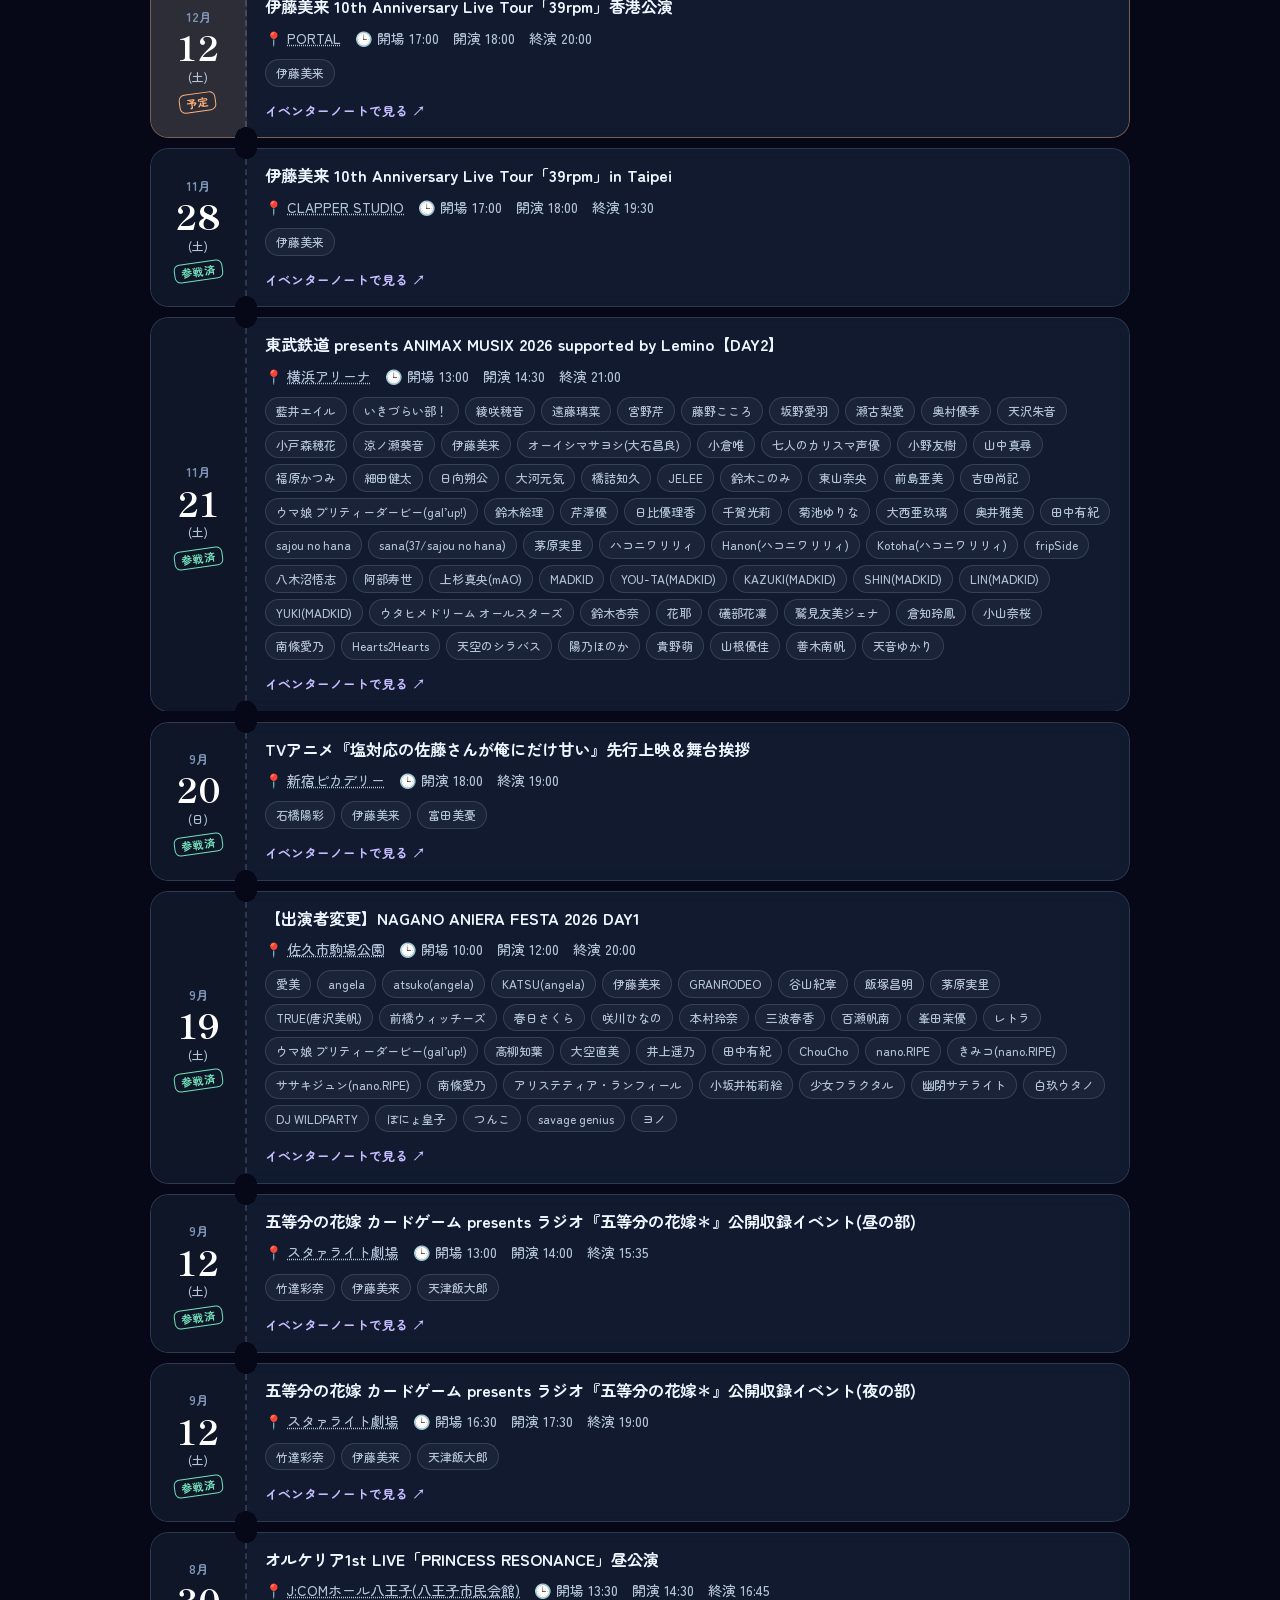
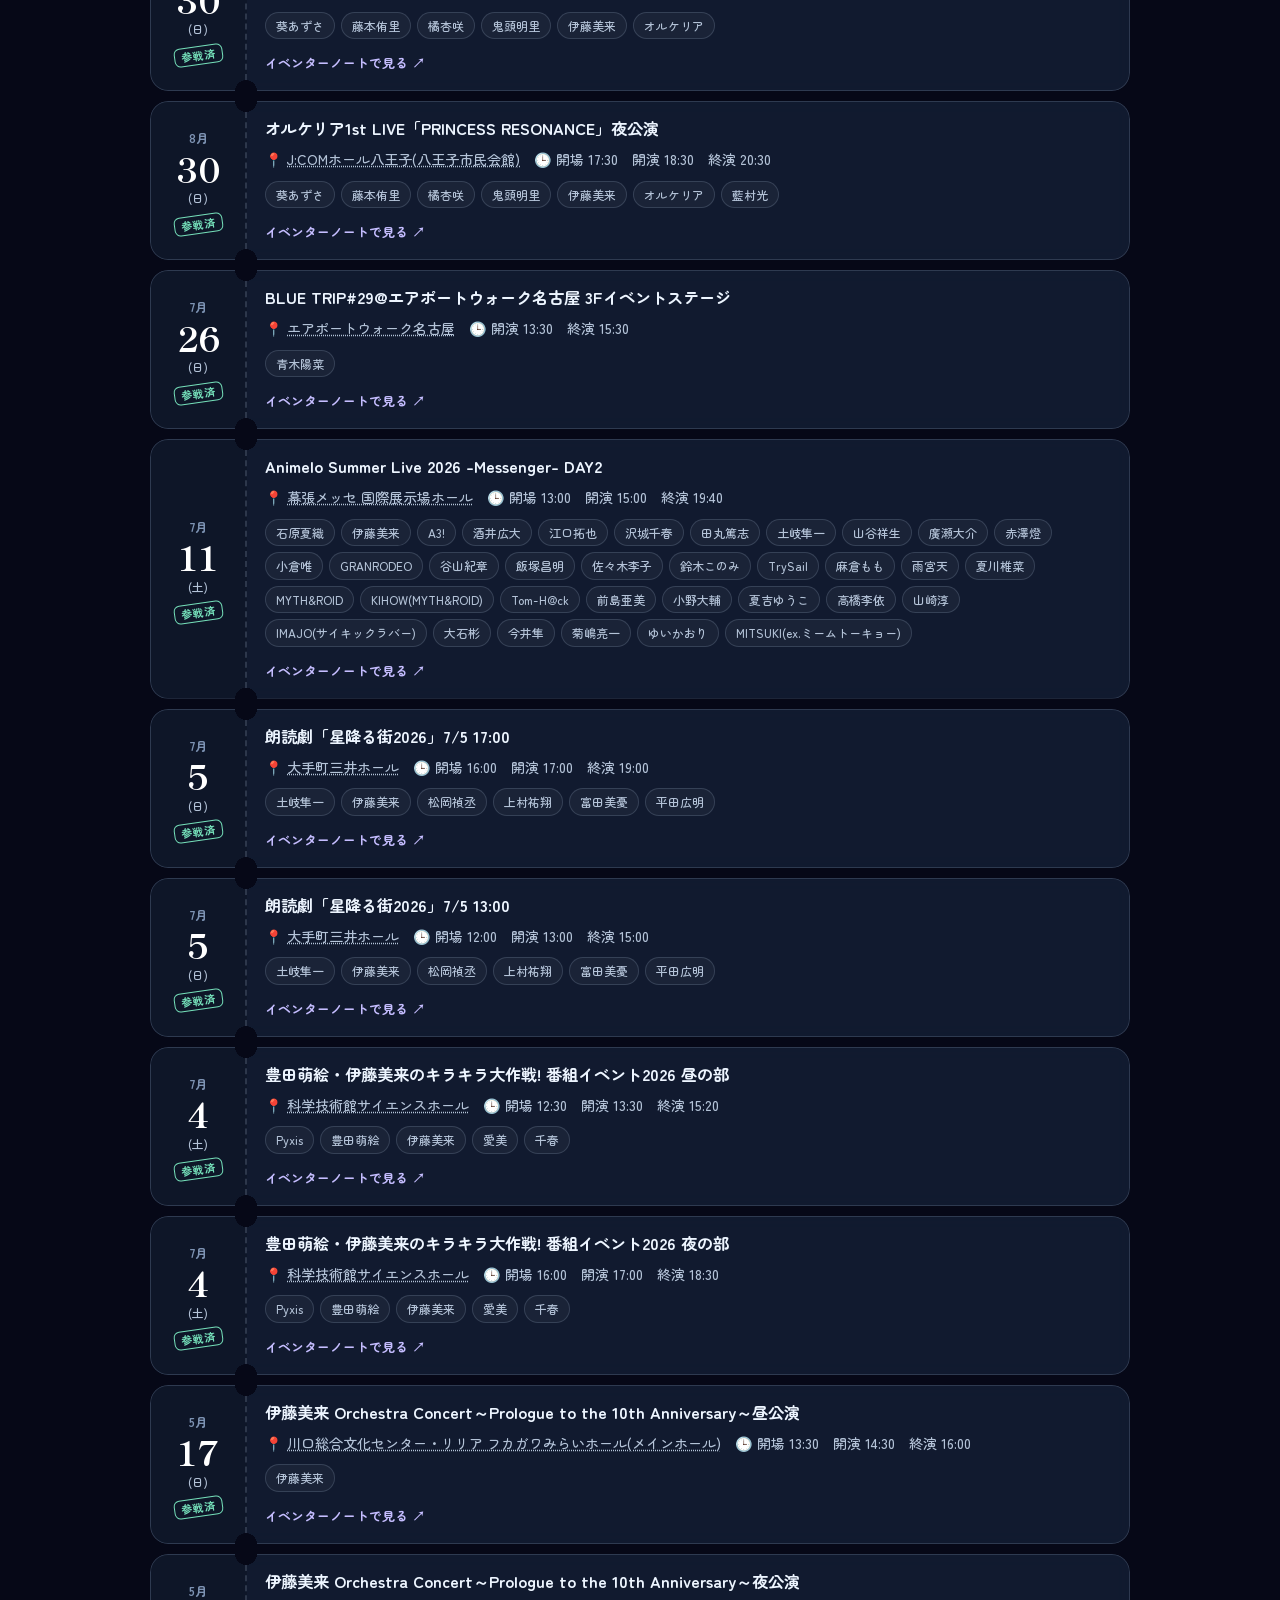
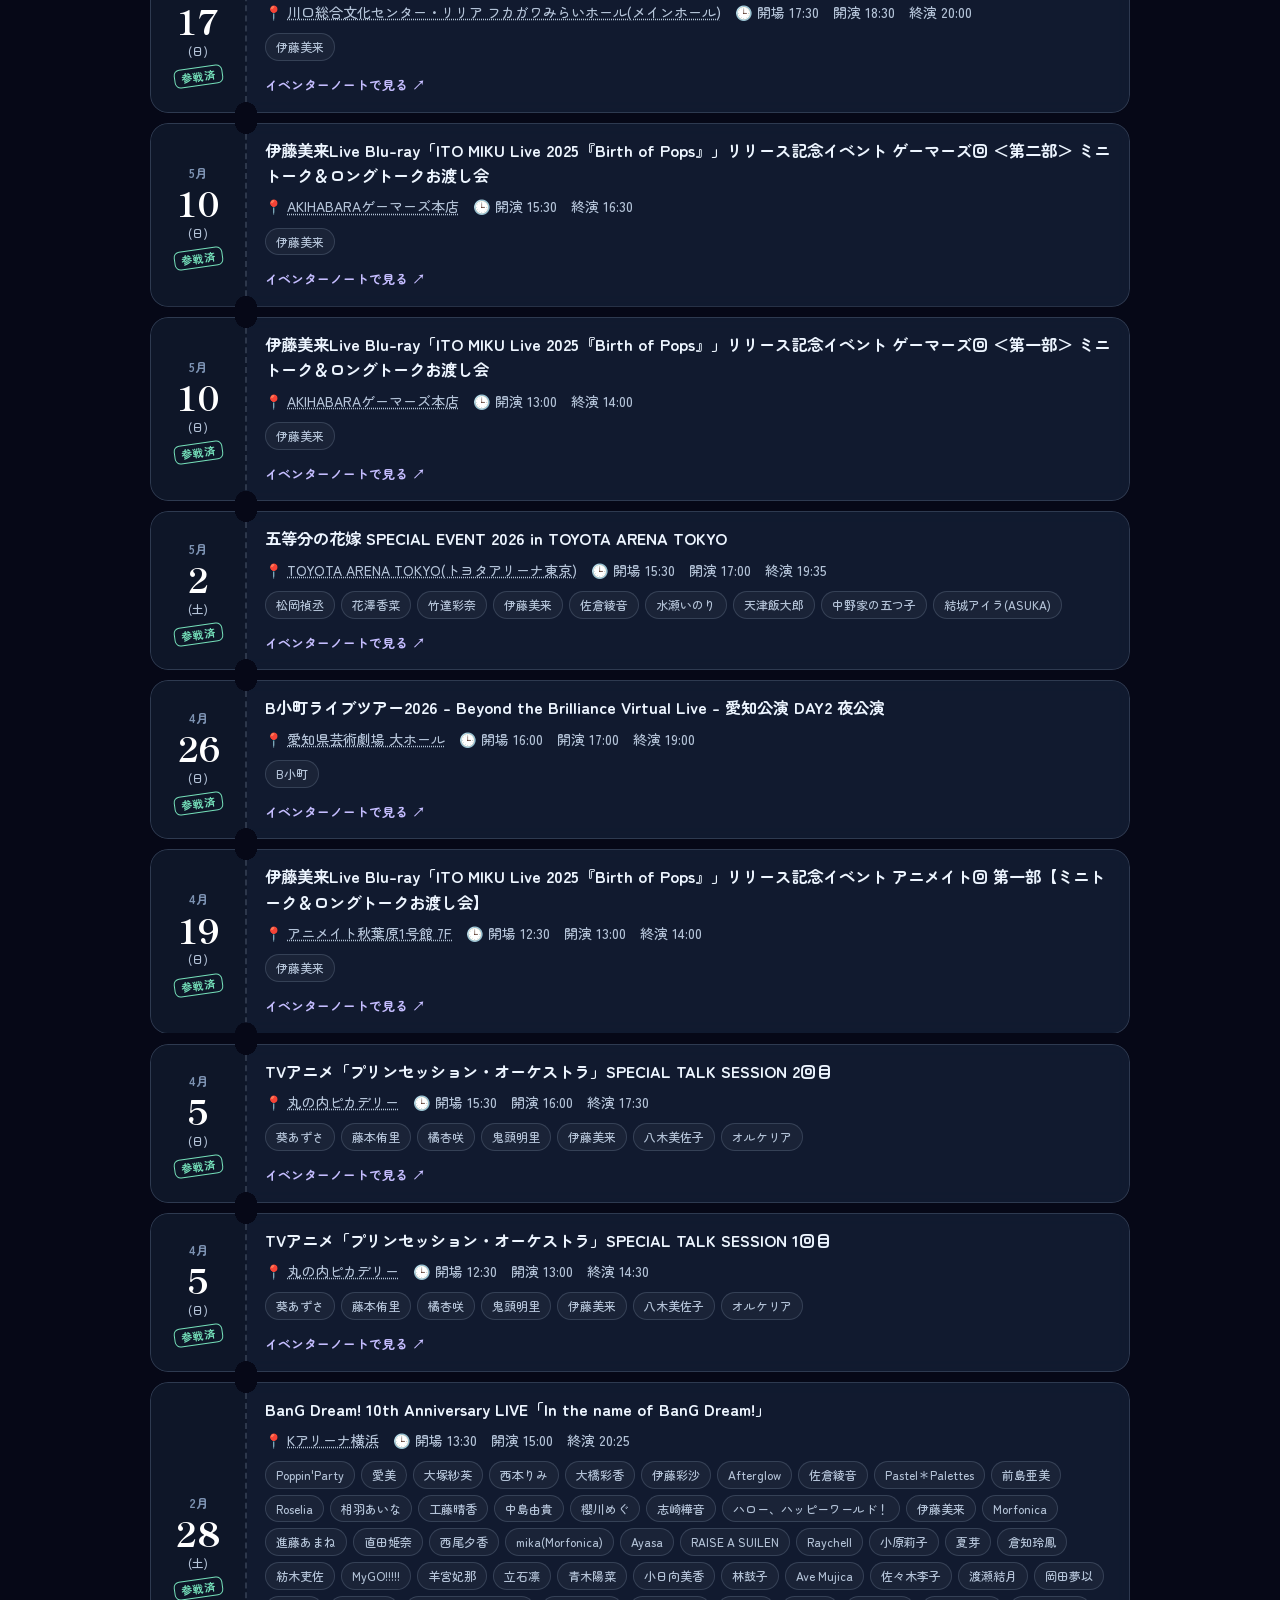
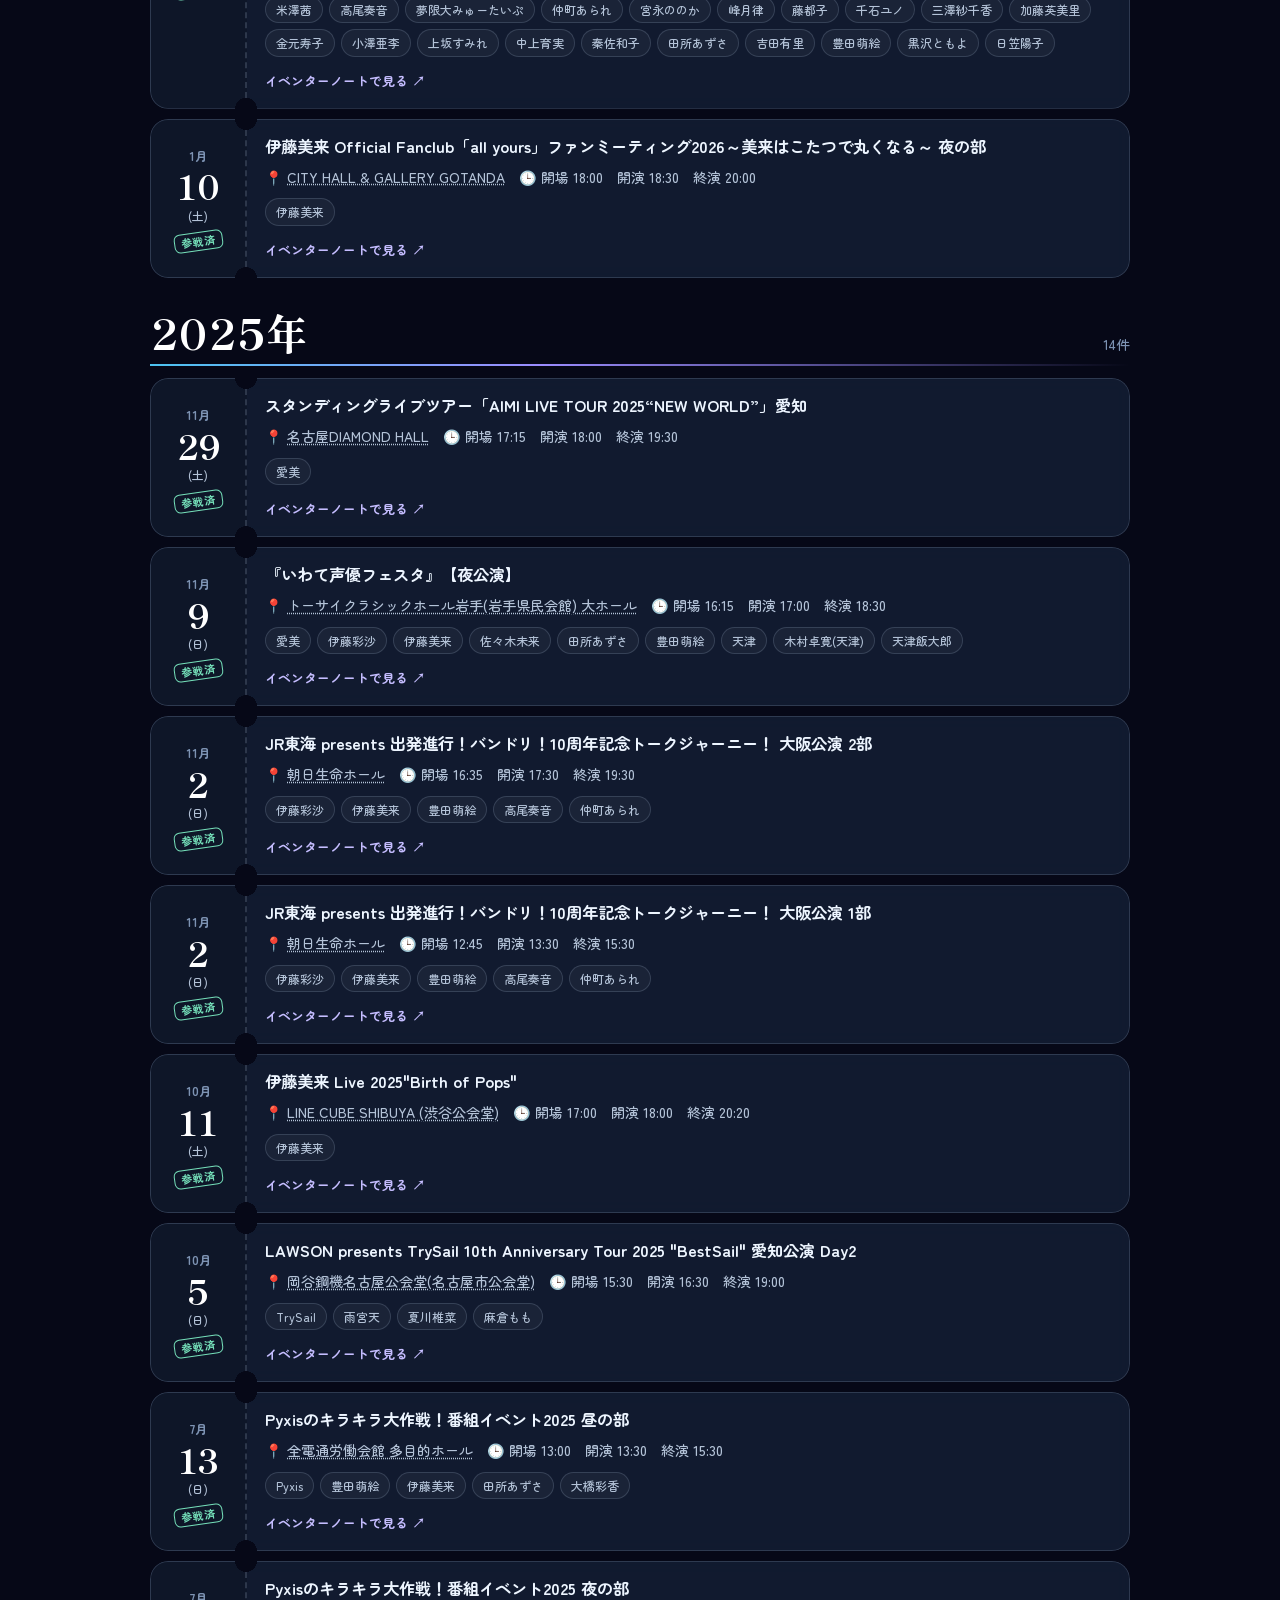
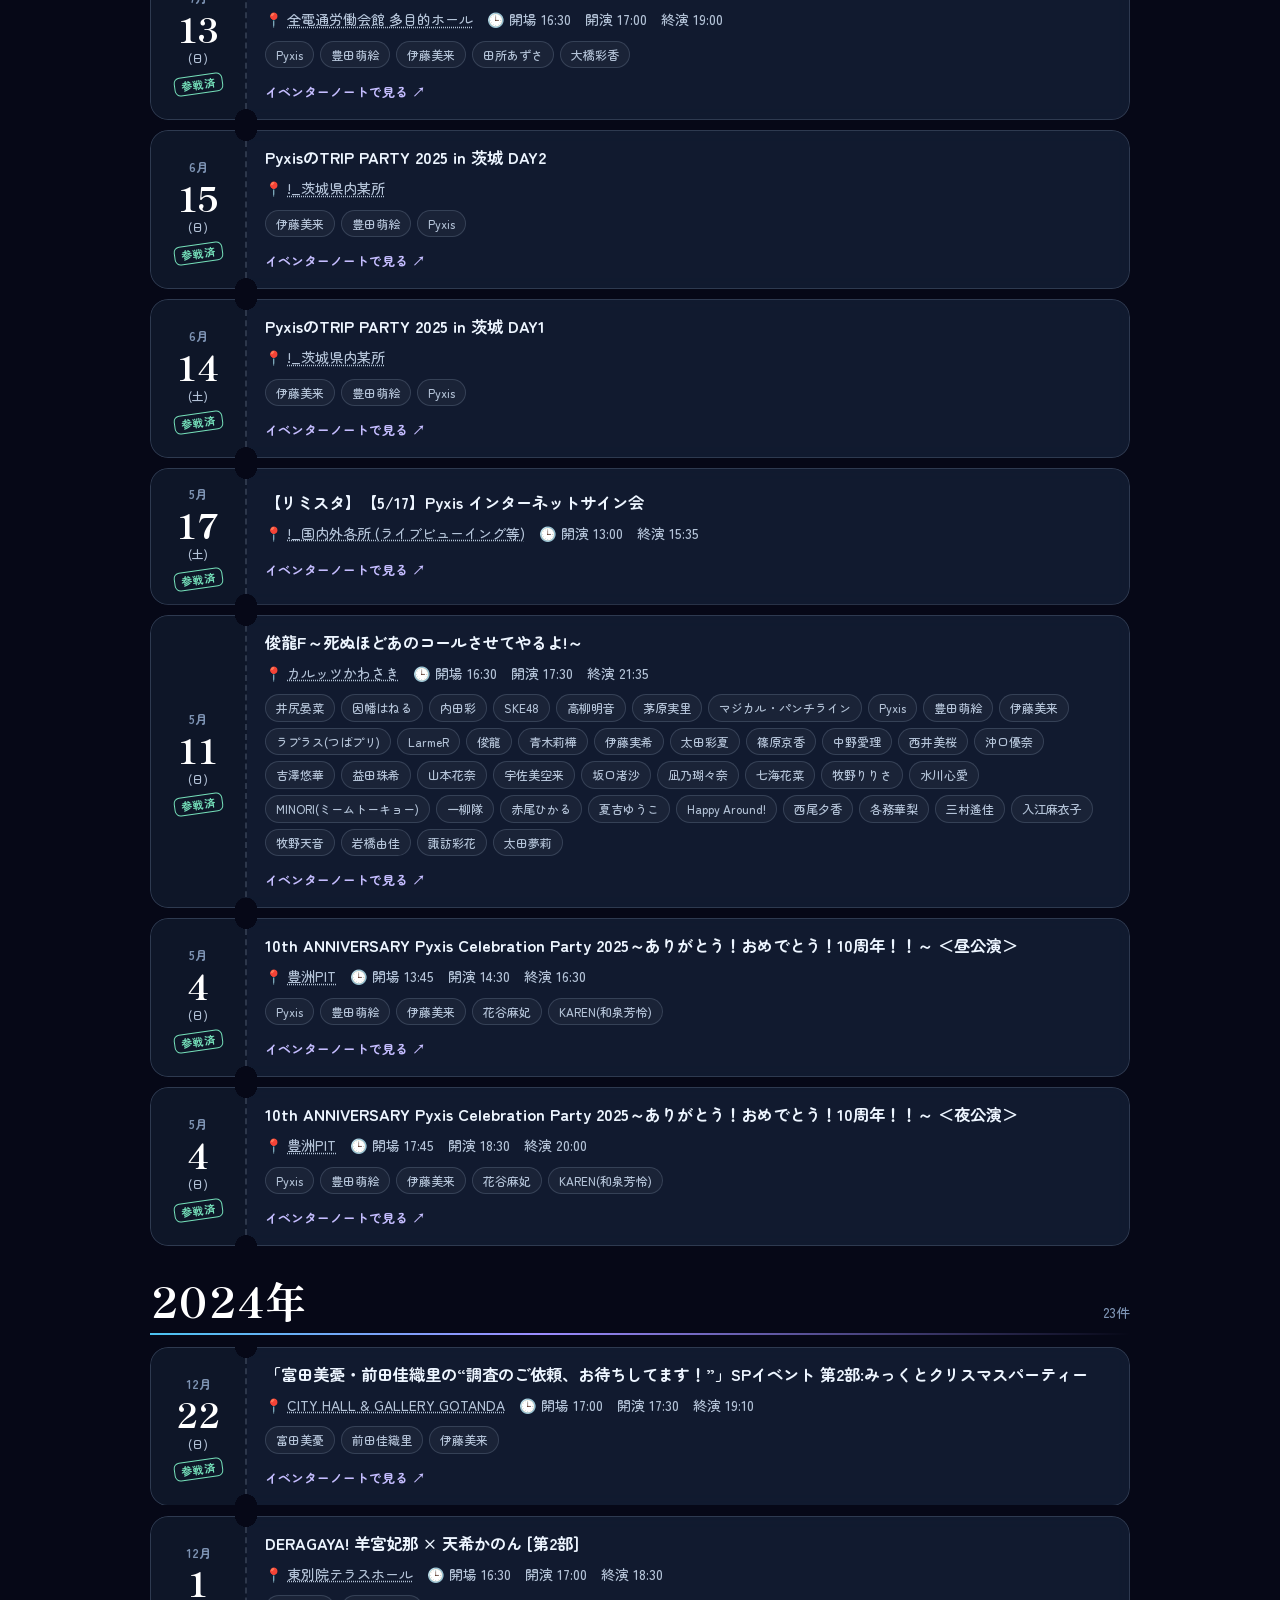
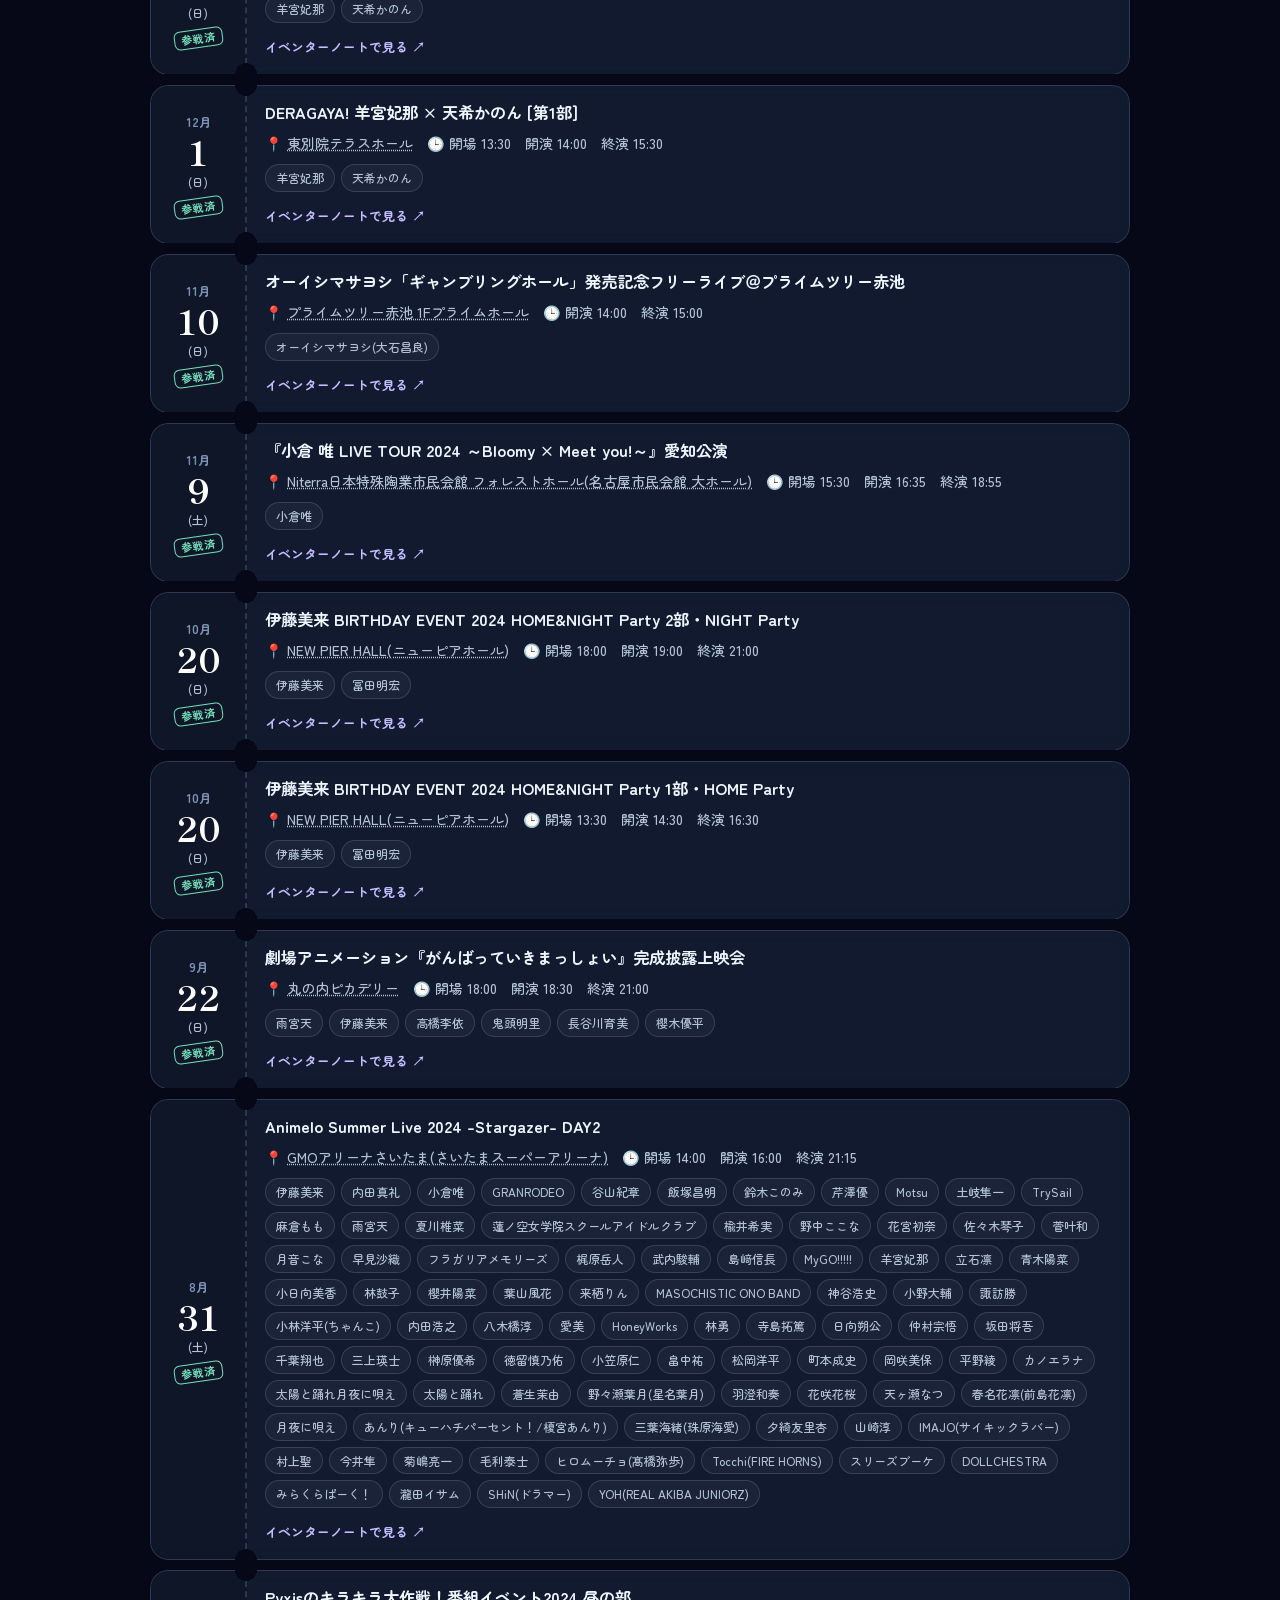
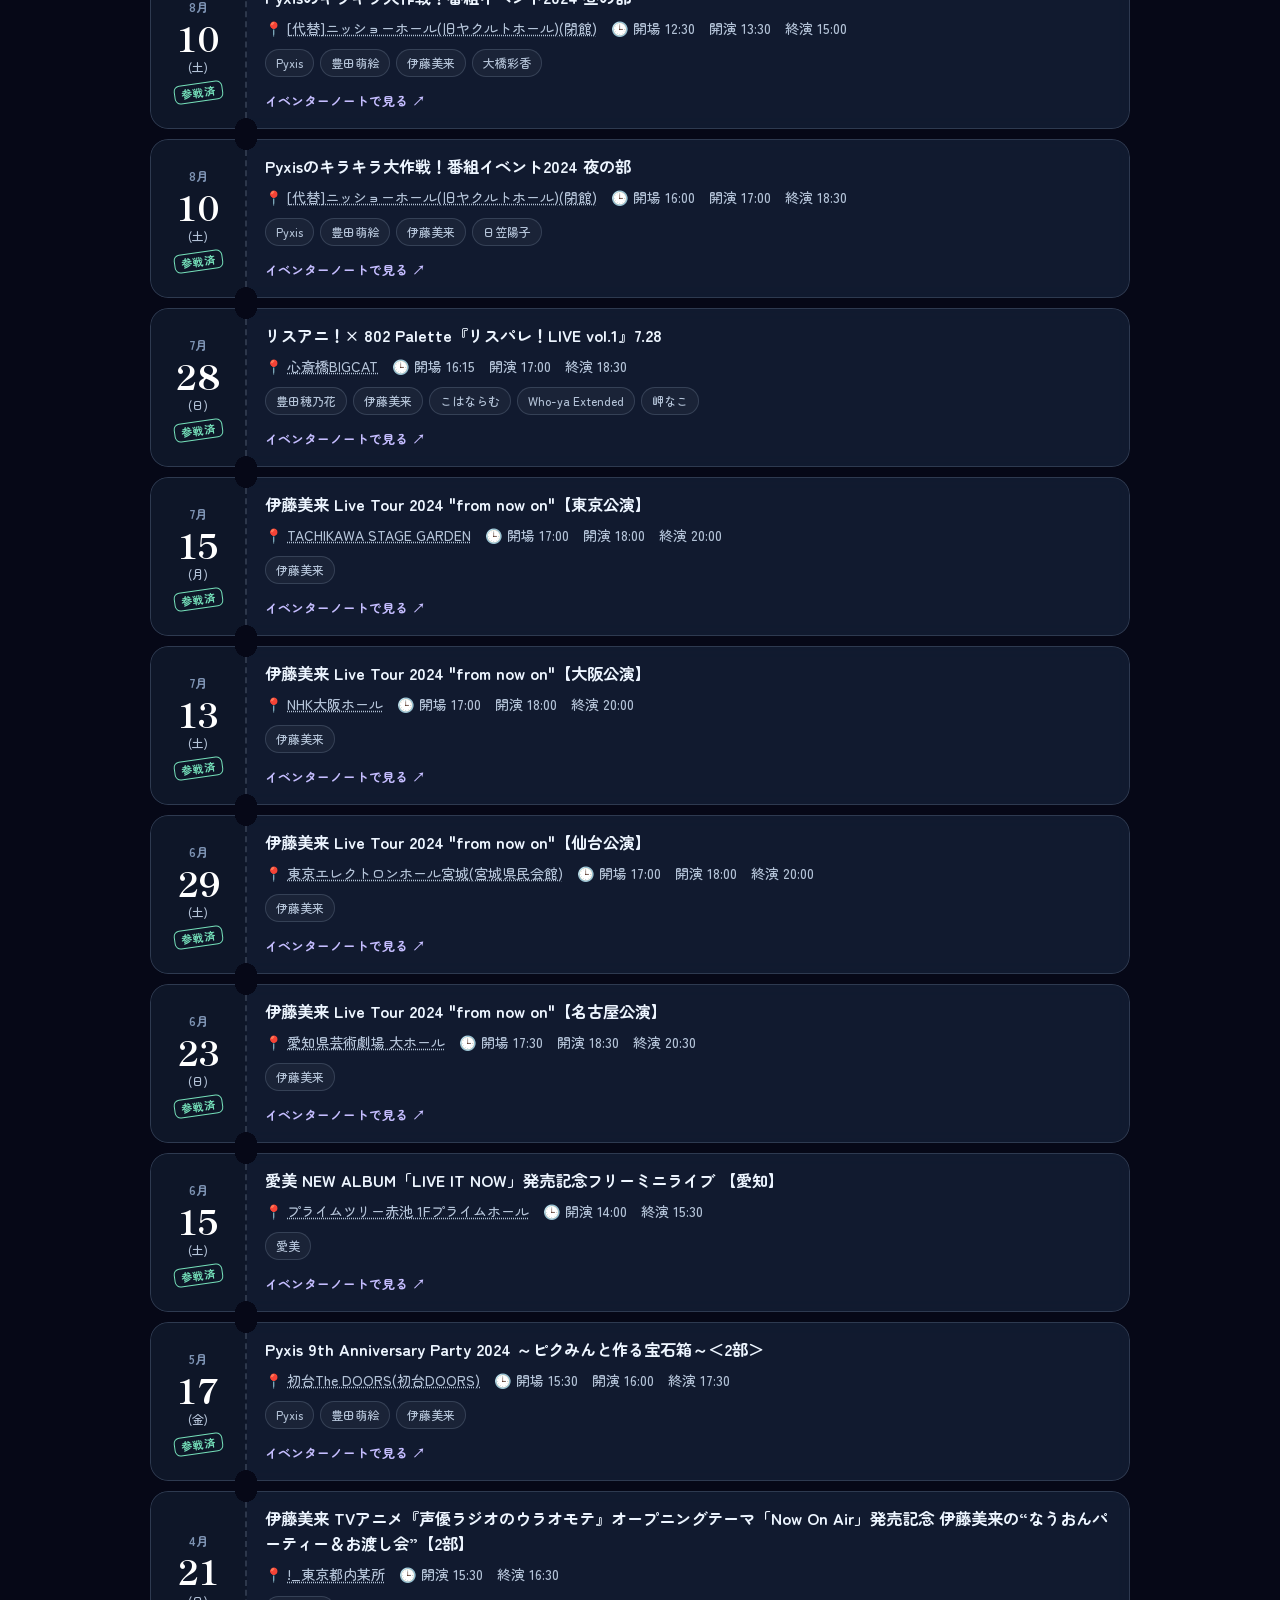
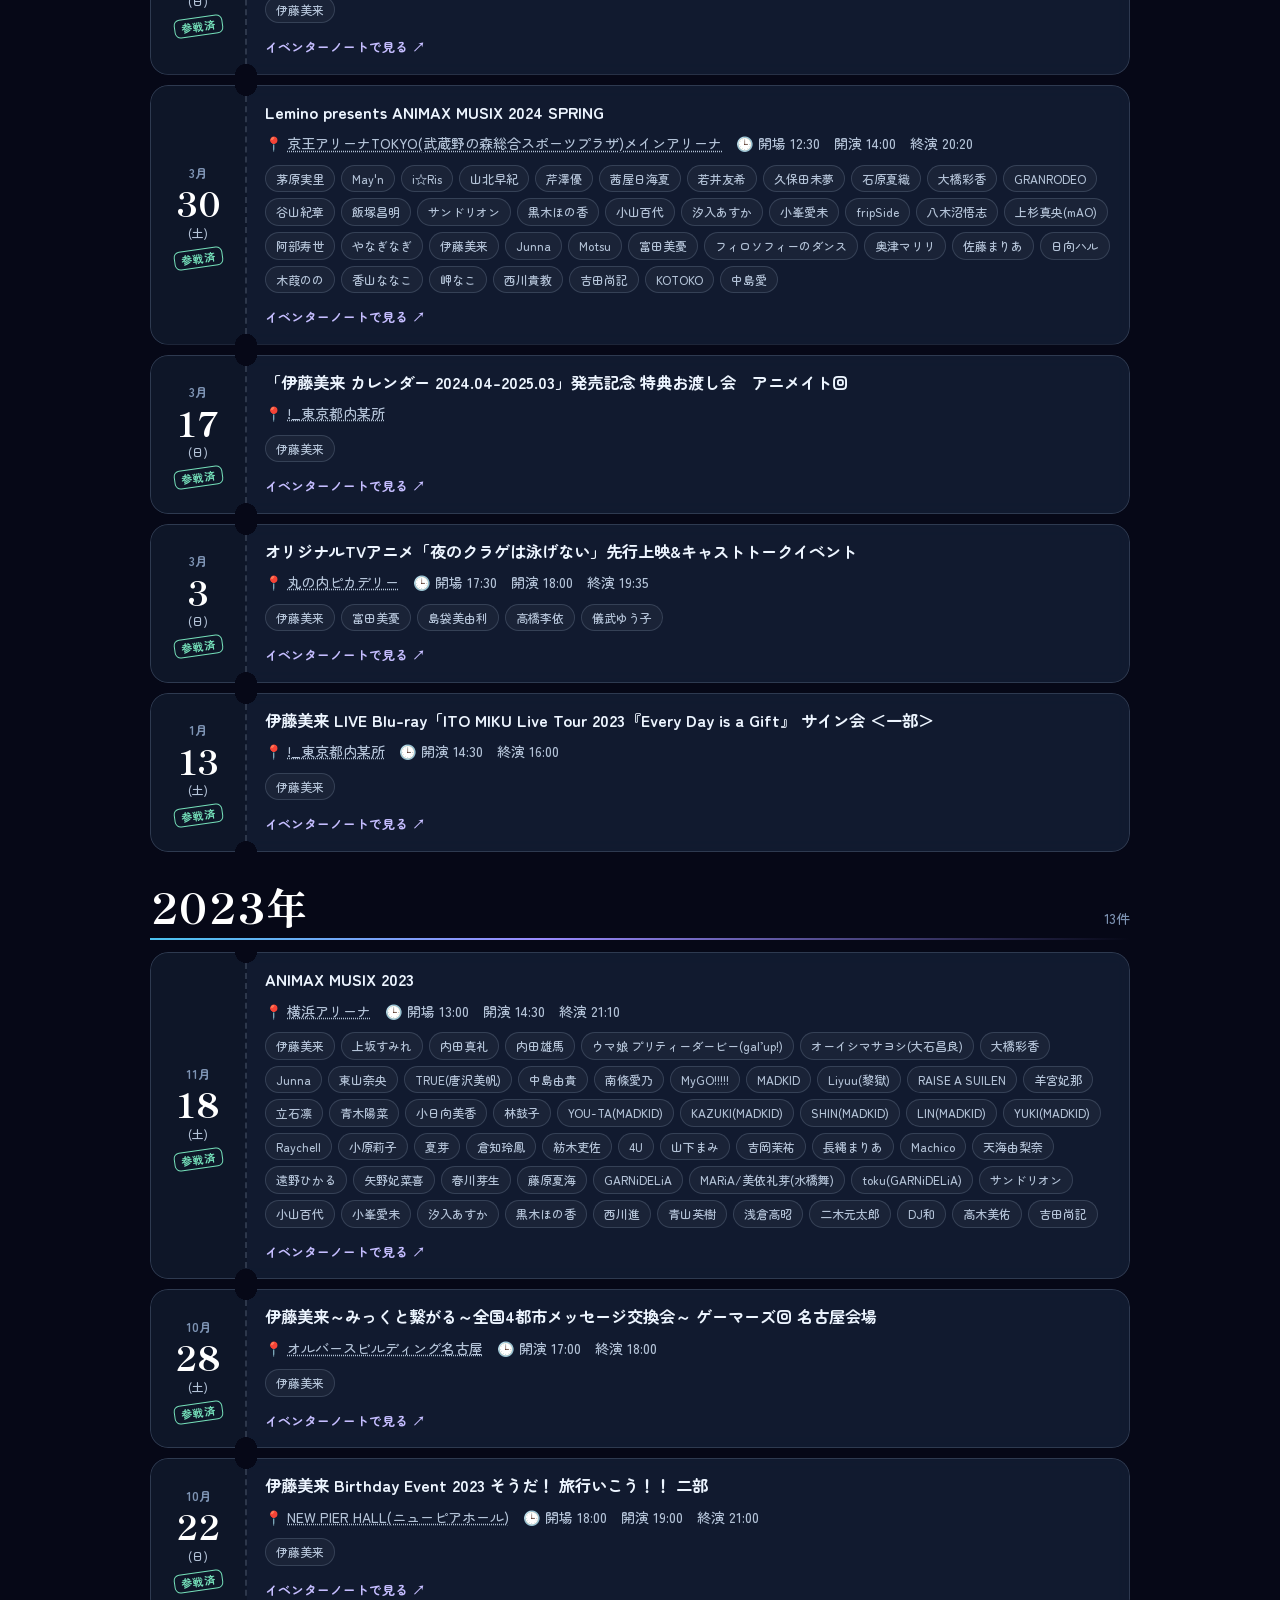
==== commit 3c1114c2: "Add files via upload" ====
--- a/index.html
+++ b/index.html
@@ -1186,6 +1186,7 @@
             }
         }
     </style>
+    <link rel="stylesheet" href="theme.css">
 </head>
 <body>
     <div class="bg" aria-hidden="true"></div>
@@ -1938,5 +1939,6 @@
             loadJson();
         })();
     </script>
+    <script src="enhance.js"></script>
 </body>
 </html>
--- a/theme.css
+++ b/theme.css
@@ -0,0 +1,43 @@
+/* theme.css ― 推し活ノートの見た目の追加レイヤー(ライブ会場の雰囲気)
+   index.html の </head> 直前の1行で読み込みます。元に戻すときはその1行を消すだけでOK。
+   中身(文章・データ・ボタンの動き)には触れず、見た目だけを上書きします。 */
+@import url("https://fonts.googleapis.com/css2?family=Shippori+Mincho+B1:wght@700;800&display=swap");
+
+:root { --serif: "Shippori Mincho B1", "Hiragino Mincho ProN", "Yu Mincho", serif; }
+
+/* ① 見出しは明朝体に。本文の丸ゴシックとはっきり対比させる */
+.hero h1, .block h2, .year-head h3, .tile h3, .brand, .stub .d, .next-count b {
+  font-family: var(--serif), var(--font);
+  font-weight: 800;
+}
+.hero h1 { letter-spacing: .08em; }
+.year-head h3 { font-size: clamp(1.9rem, 6vw, 2.6rem); letter-spacing: .03em; line-height: 1.1; }
+.year-head { border-bottom: 0; background: linear-gradient(90deg, var(--accent2), var(--accent) 40%, transparent) bottom / 100% 2px no-repeat; padding-bottom: 10px; }
+
+/* ② ステージのスポットライト(ゆっくり揺れる光の筋。画面の上だけ) */
+html::before {
+  content: ""; position: fixed; inset: 0 -25% auto -25%; height: 70vh; pointer-events: none; z-index: 29;
+  background: conic-gradient(from 168deg at 50% -8%, transparent 0 4%, rgba(76,195,240,.16) 7%, transparent 11%,
+    transparent 17%, rgba(155,140,255,.15) 21%, transparent 25%, transparent 31%, rgba(76,195,240,.12) 35%, transparent 39%, transparent);
+  -webkit-mask: linear-gradient(#000, transparent 85%); mask: linear-gradient(#000, transparent 85%);
+  mix-blend-mode: screen; transform-origin: 50% 0; animation: beam 14s ease-in-out infinite alternate;
+}
+@keyframes beam { from { transform: rotate(-3deg); } to { transform: rotate(3deg); } }
+
+/* ③ イベントはチケット風に: 半券との境目に切り欠き、「参戦済」はスタンプ */
+.ticket {
+  --stub: 96px; --r: 11px;
+  grid-template-columns: var(--stub) minmax(0, 1fr);
+  -webkit-mask: radial-gradient(circle var(--r) at var(--stub) 0, #0000 98%, #000) 0 0 / 100% 51% no-repeat,
+                radial-gradient(circle var(--r) at var(--stub) 100%, #0000 98%, #000) 0 100% / 100% 51% no-repeat;
+          mask: radial-gradient(circle var(--r) at var(--stub) 0, #0000 98%, #000) 0 0 / 100% 51% no-repeat,
+                radial-gradient(circle var(--r) at var(--stub) 100%, #0000 98%, #000) 0 100% / 100% 51% no-repeat;
+}
+@media (max-width: 640px) { .ticket { --stub: 80px; --r: 9px; } }
+.stub .d { font-size: 2.1rem; }
+.stub .status { transform: rotate(-8deg); background: transparent; border: 1.5px solid currentColor; border-radius: 6px; padding: 1px 6px; font-size: .68rem; letter-spacing: .06em; margin-top: 6px; }
+.ticket:has(.status.future) .stub { background: rgba(255, 176, 120, .12); }
+.ticket:has(.status.future) { border-color: rgba(255, 176, 120, .45); }
+
+/* ④ キーボード操作でも迷わない */
+a:focus-visible, button:focus-visible, summary:focus-visible, input:focus-visible, textarea:focus-visible { outline: 2px solid var(--accent2); outline-offset: 3px; }
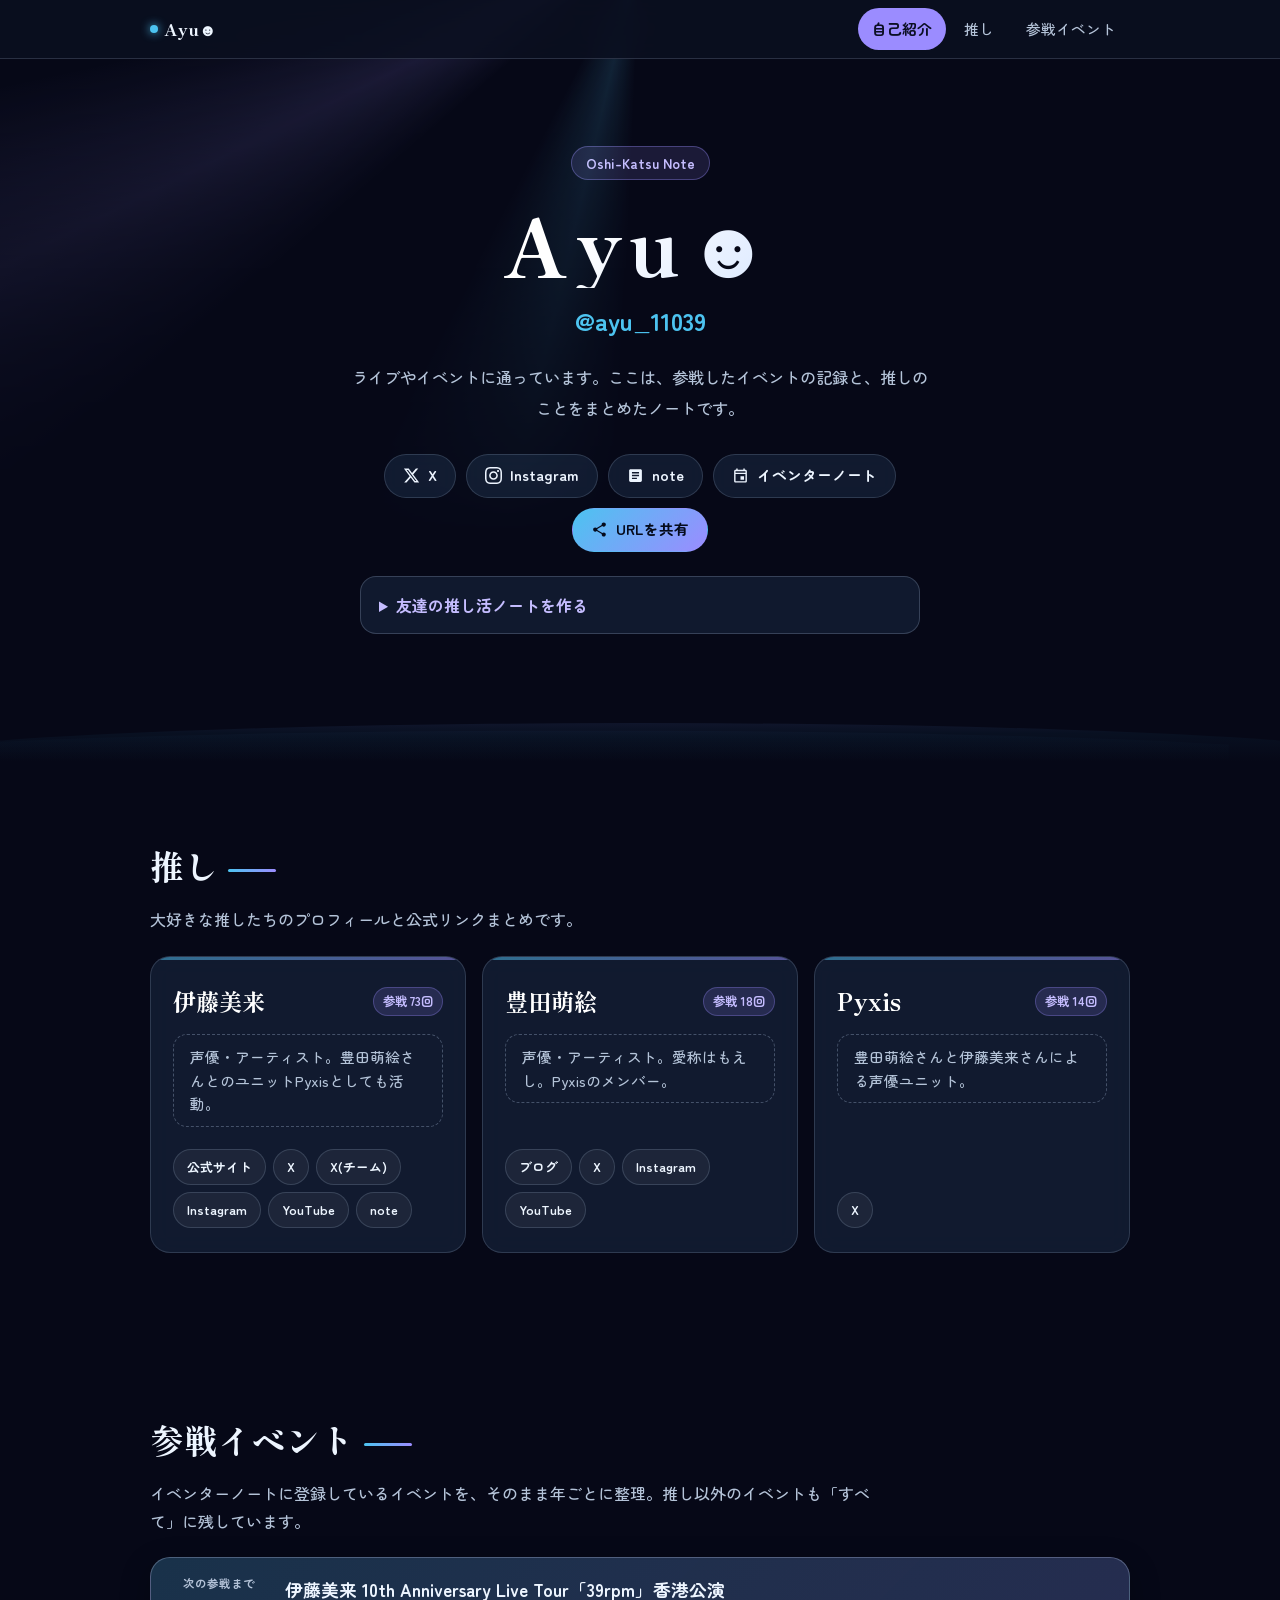
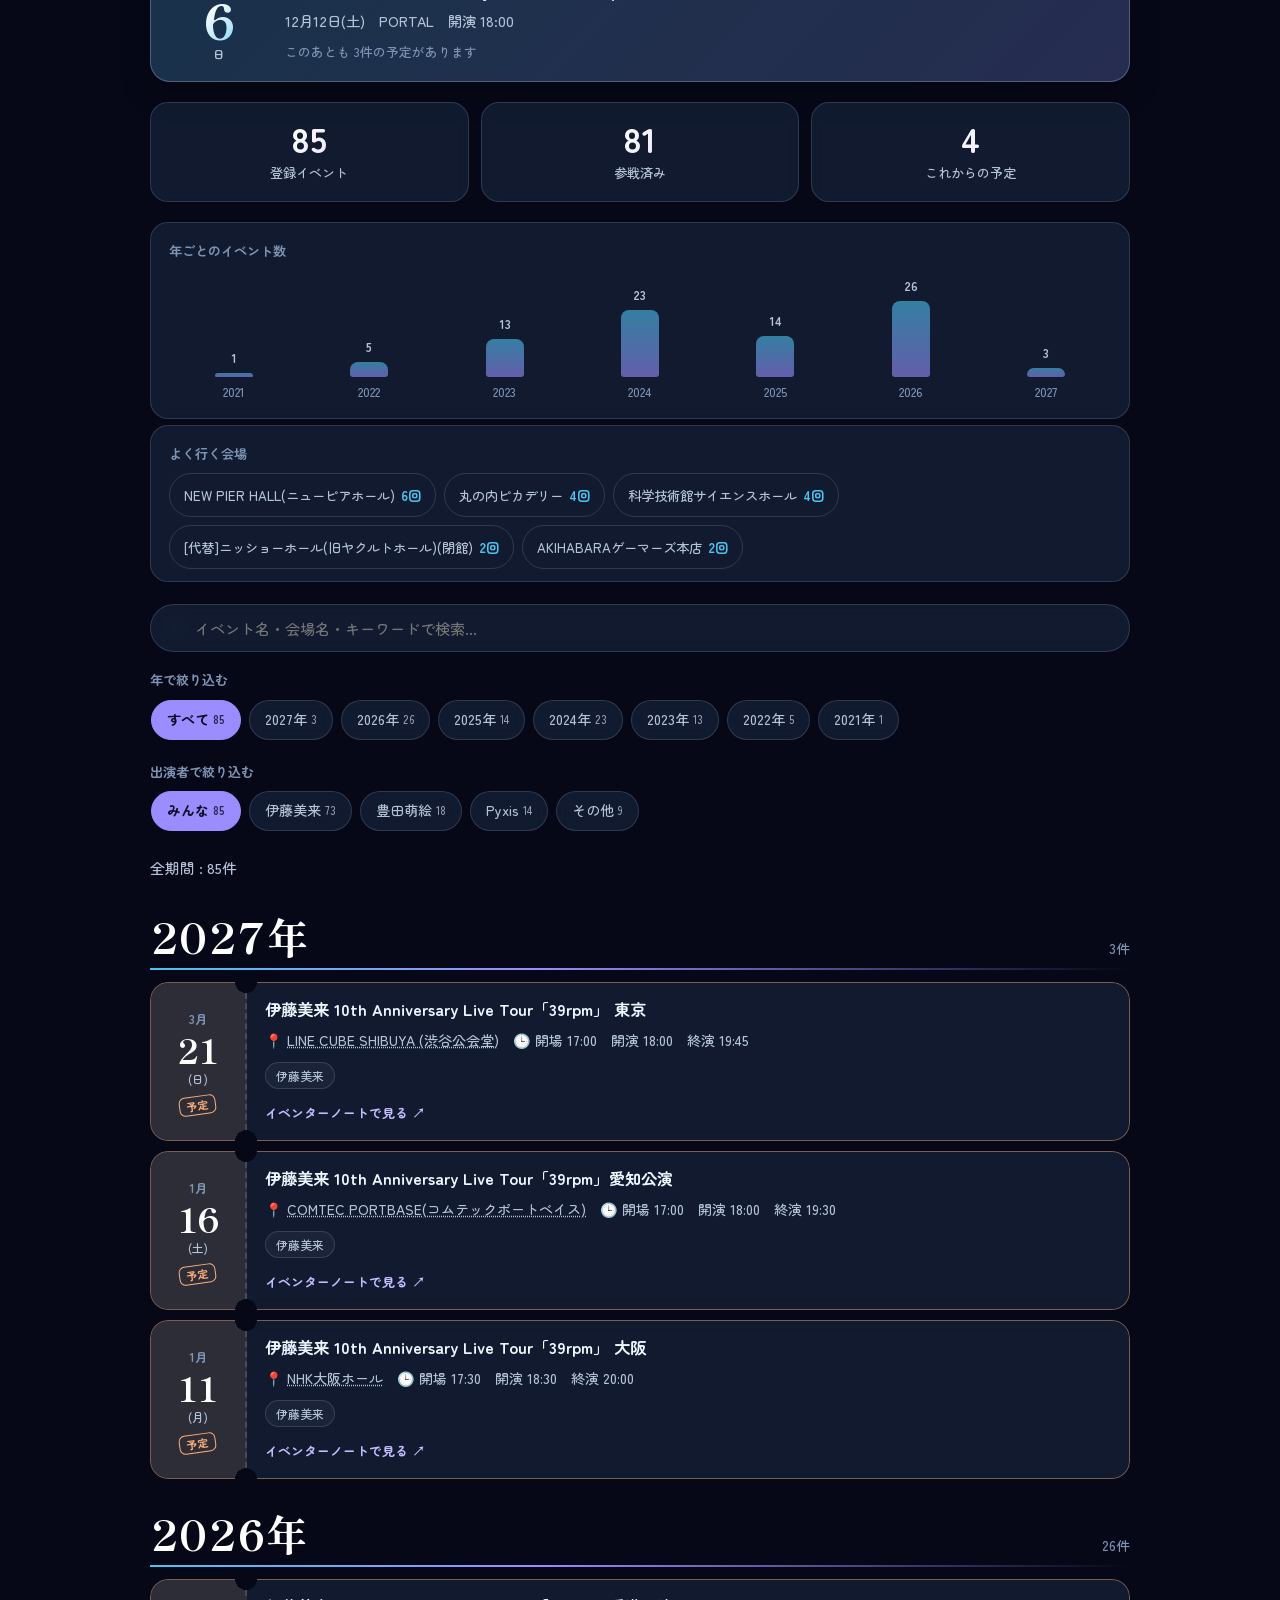
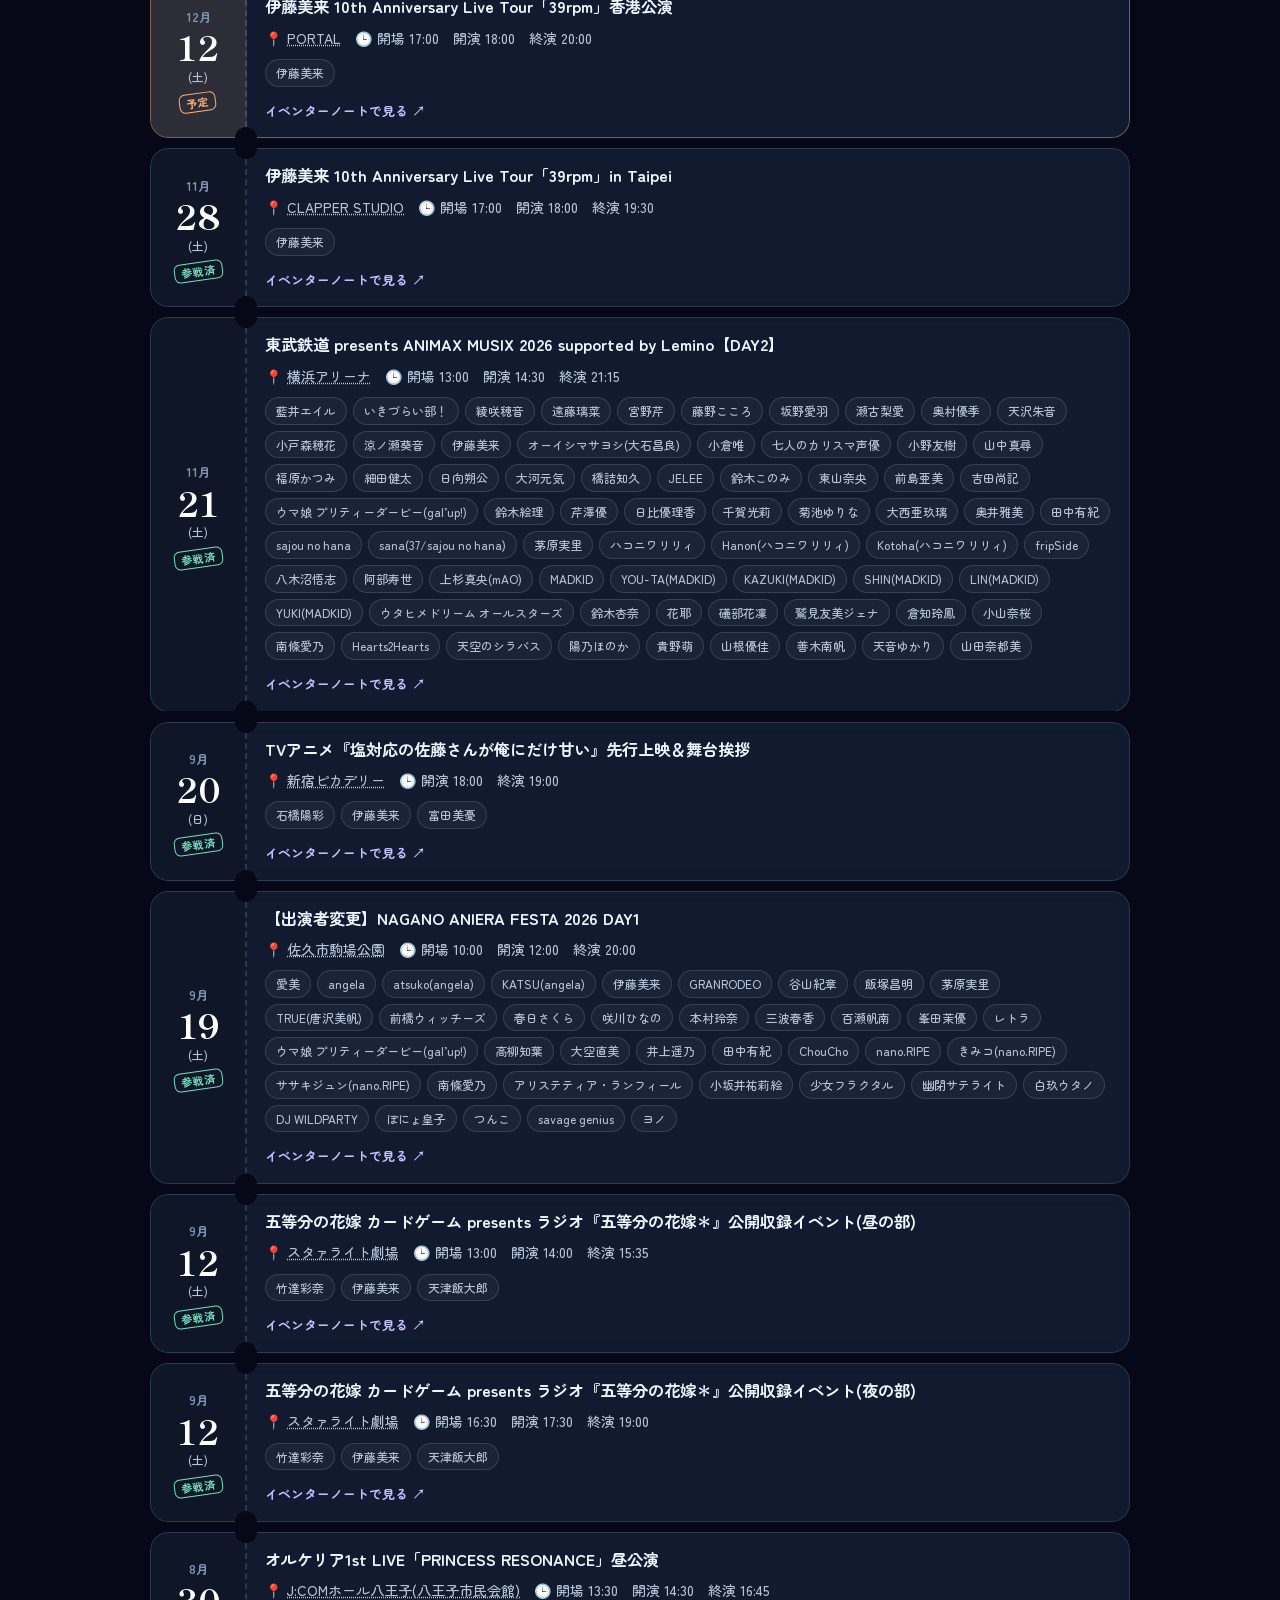
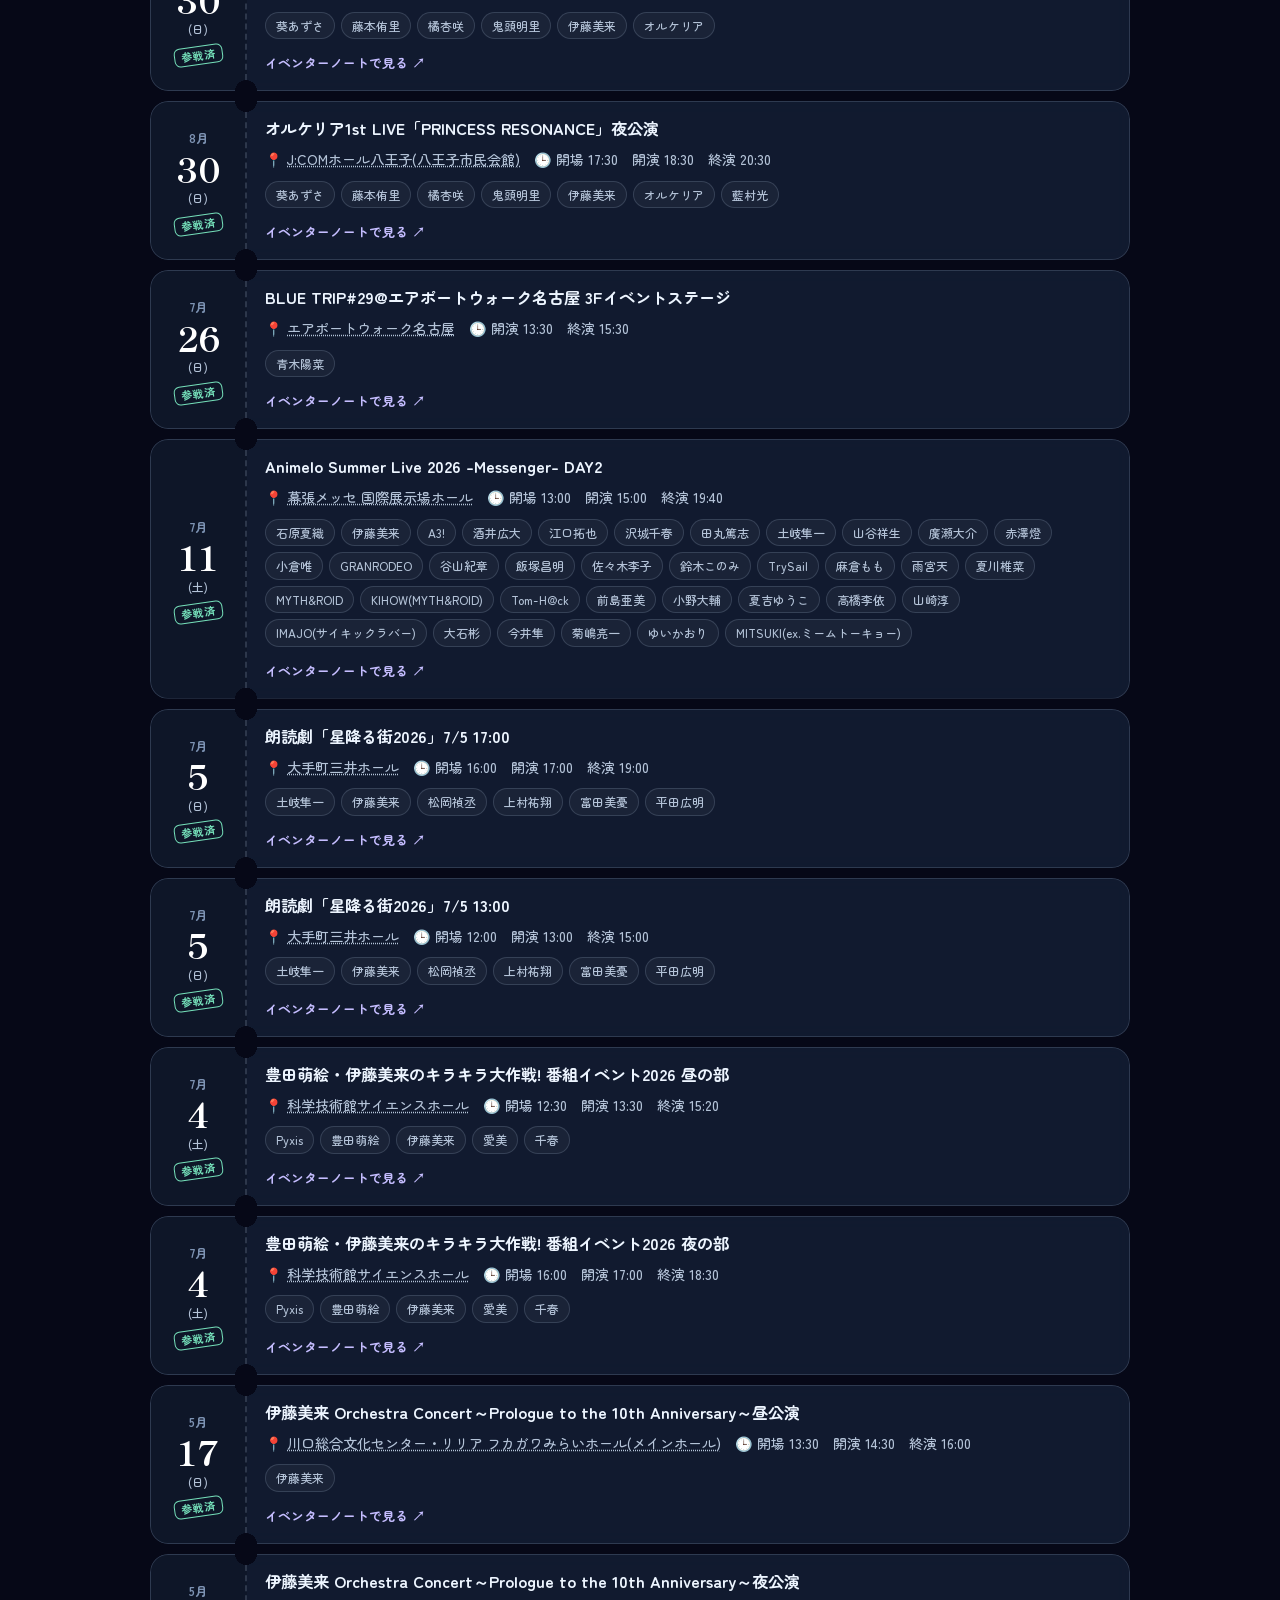
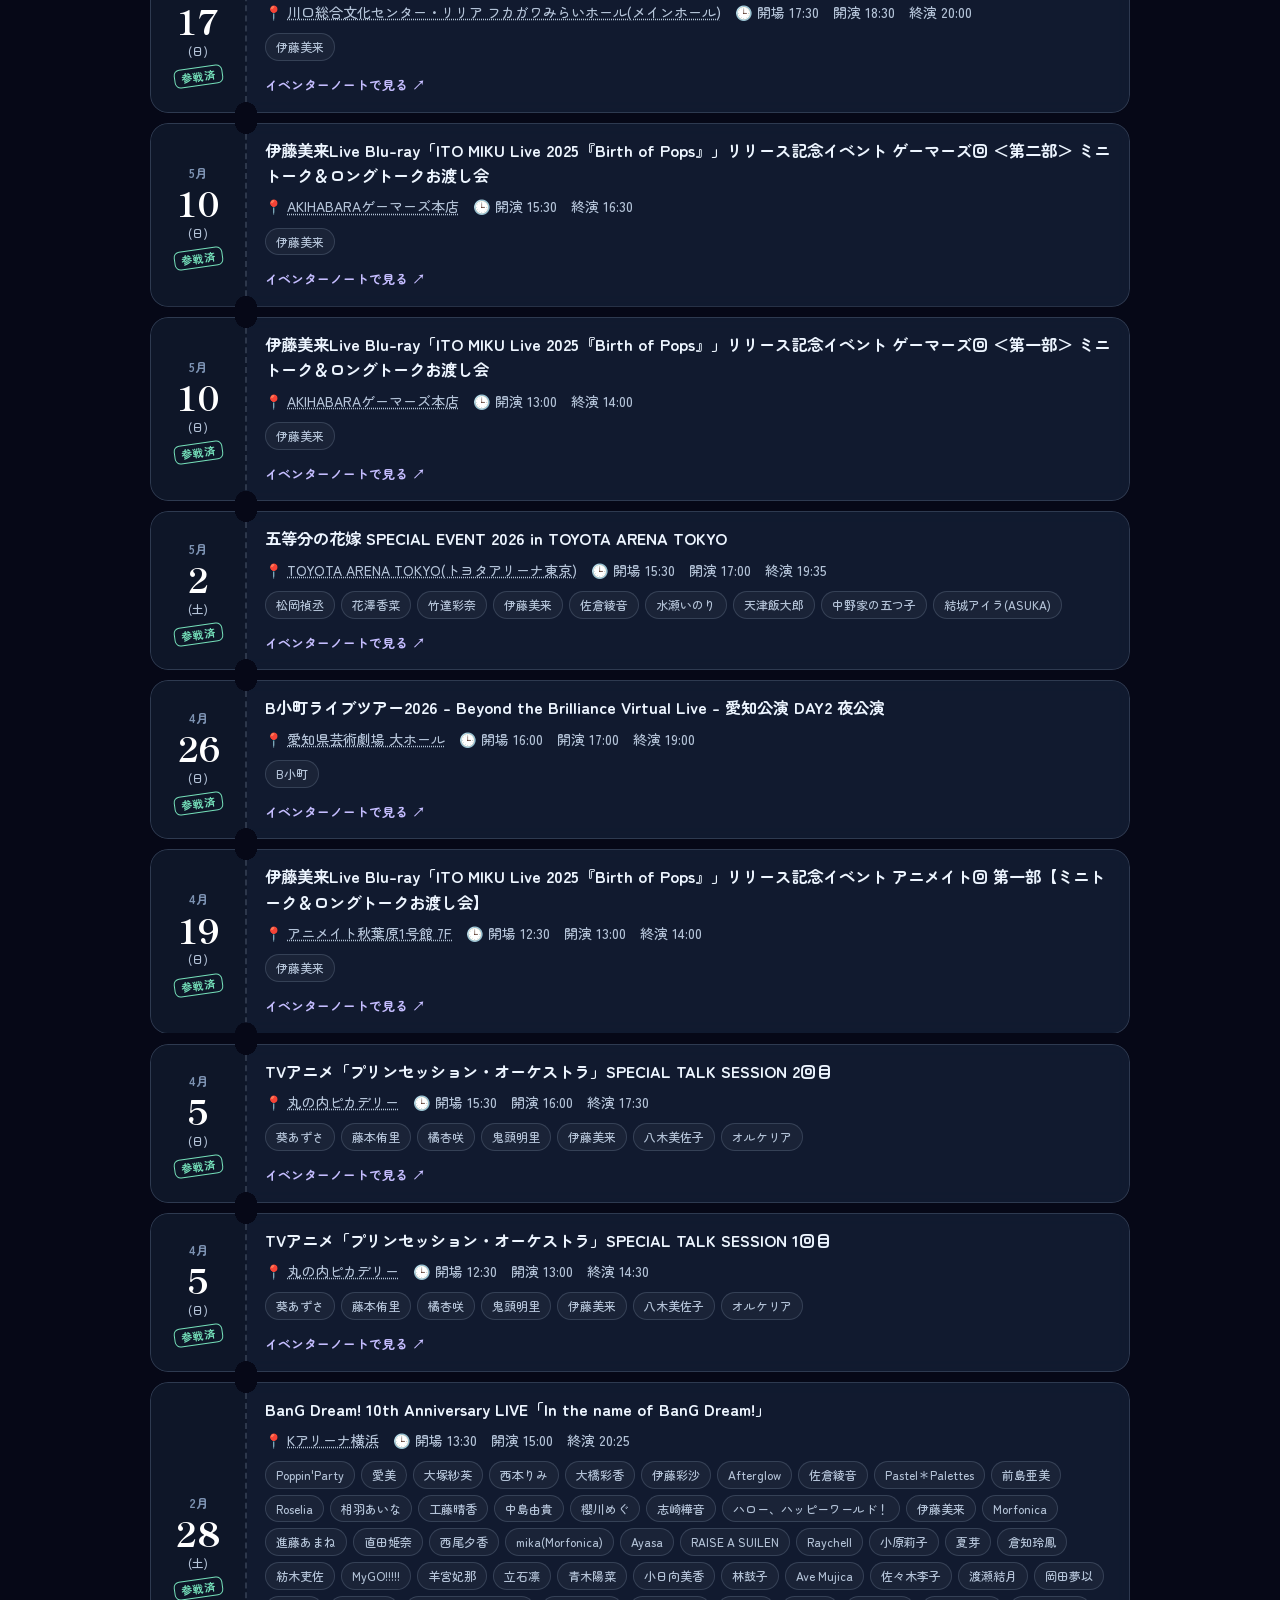
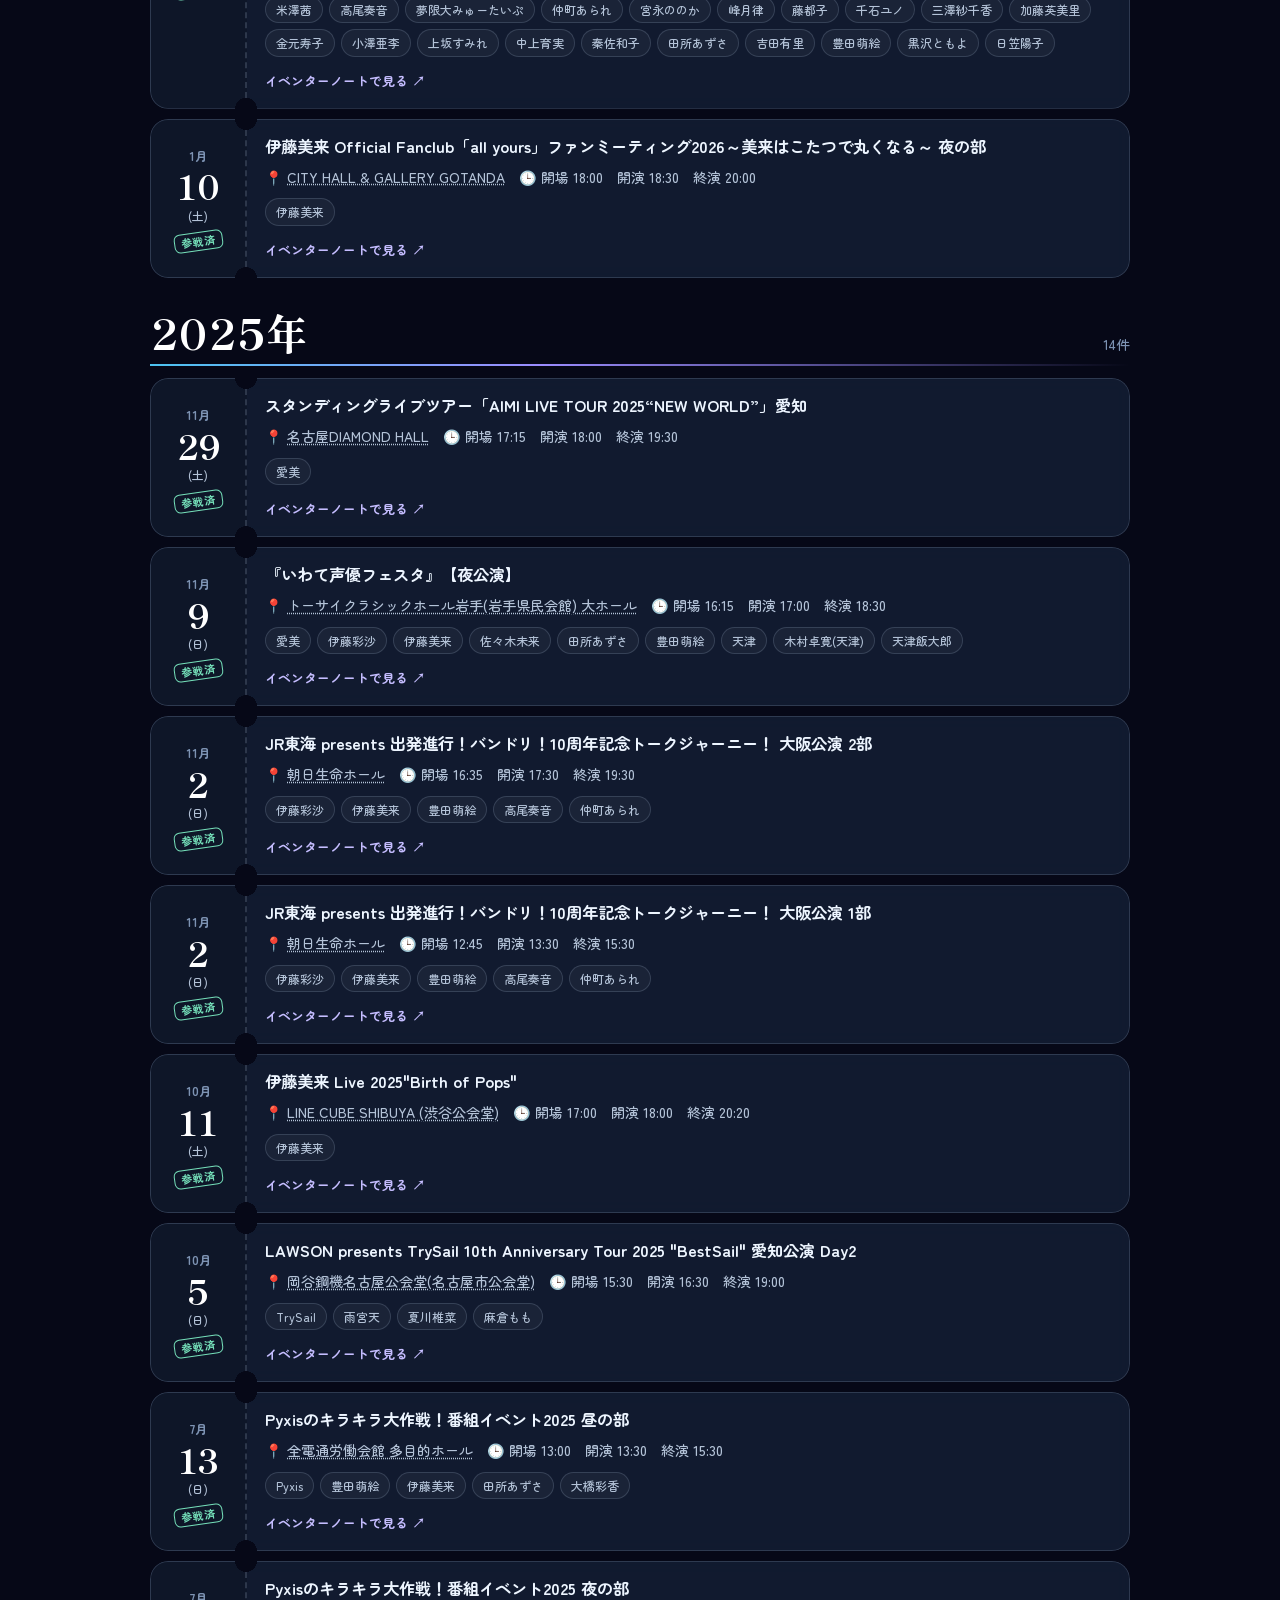
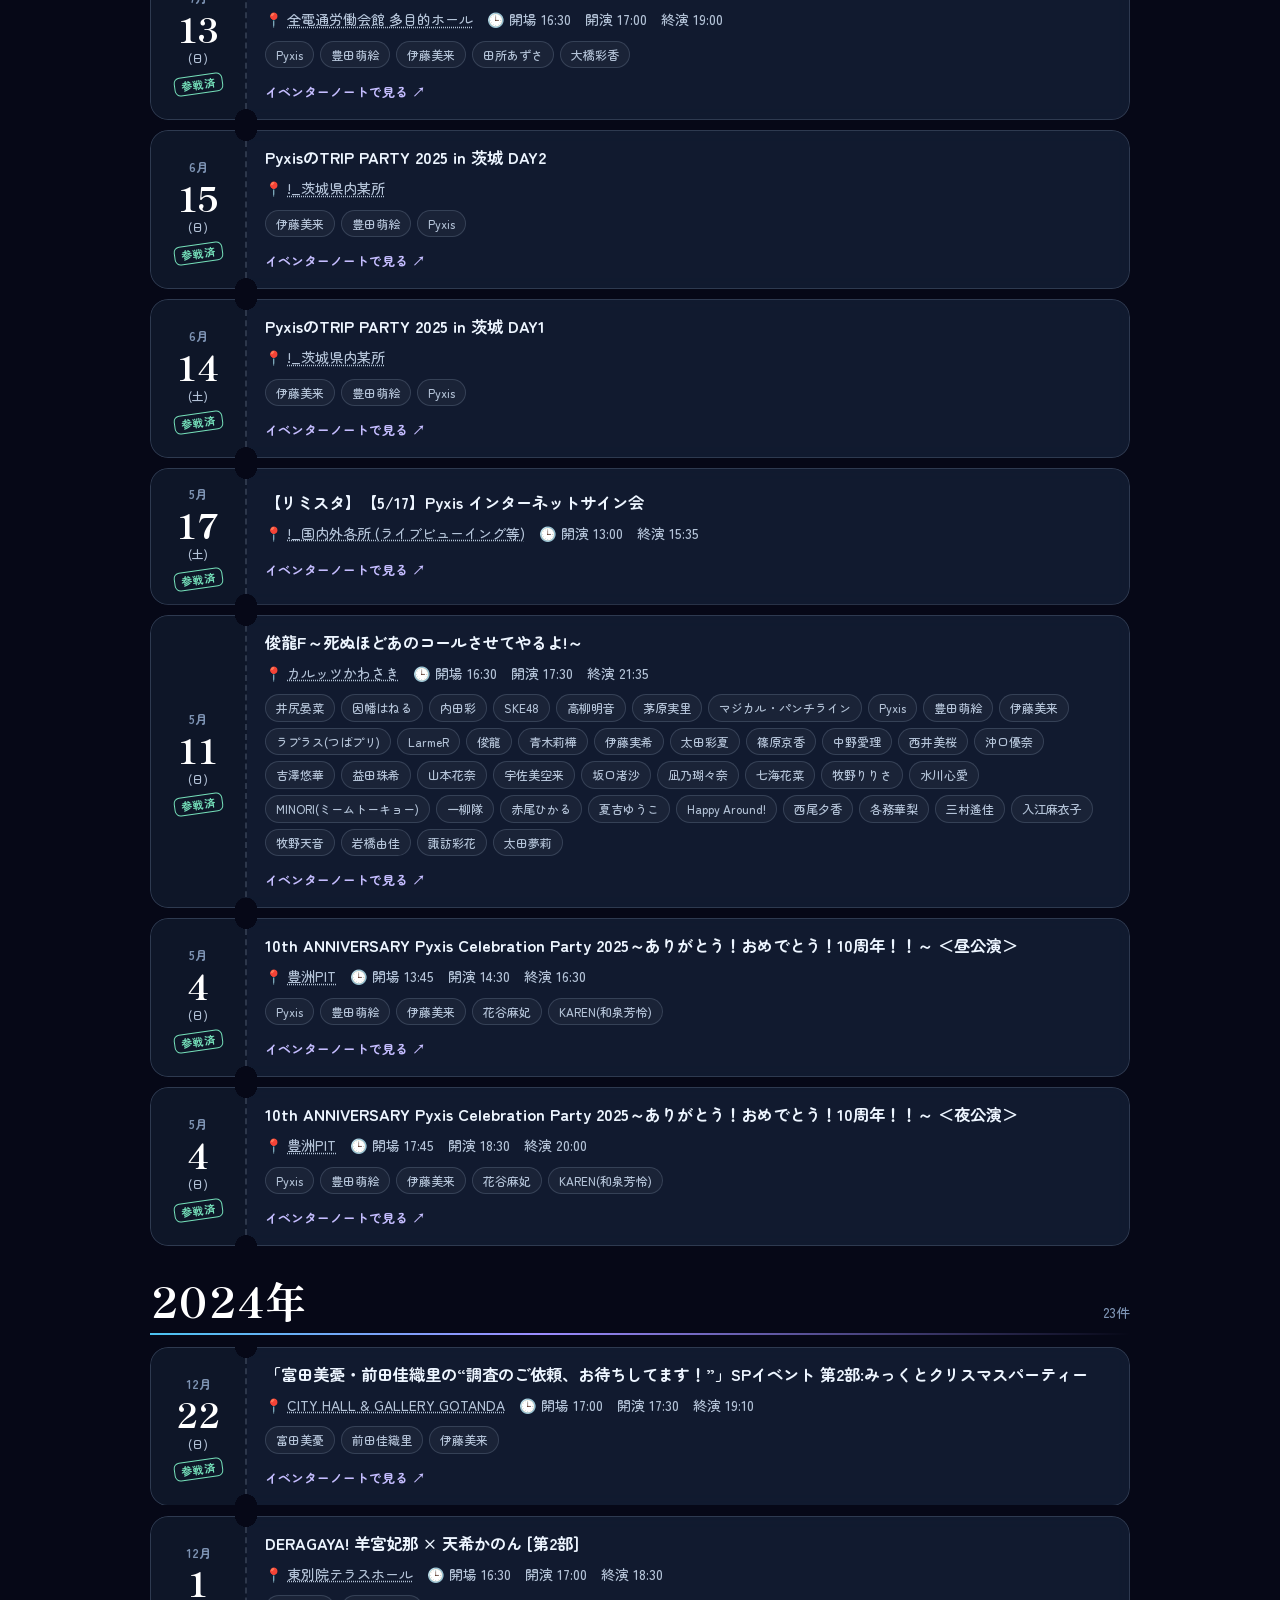
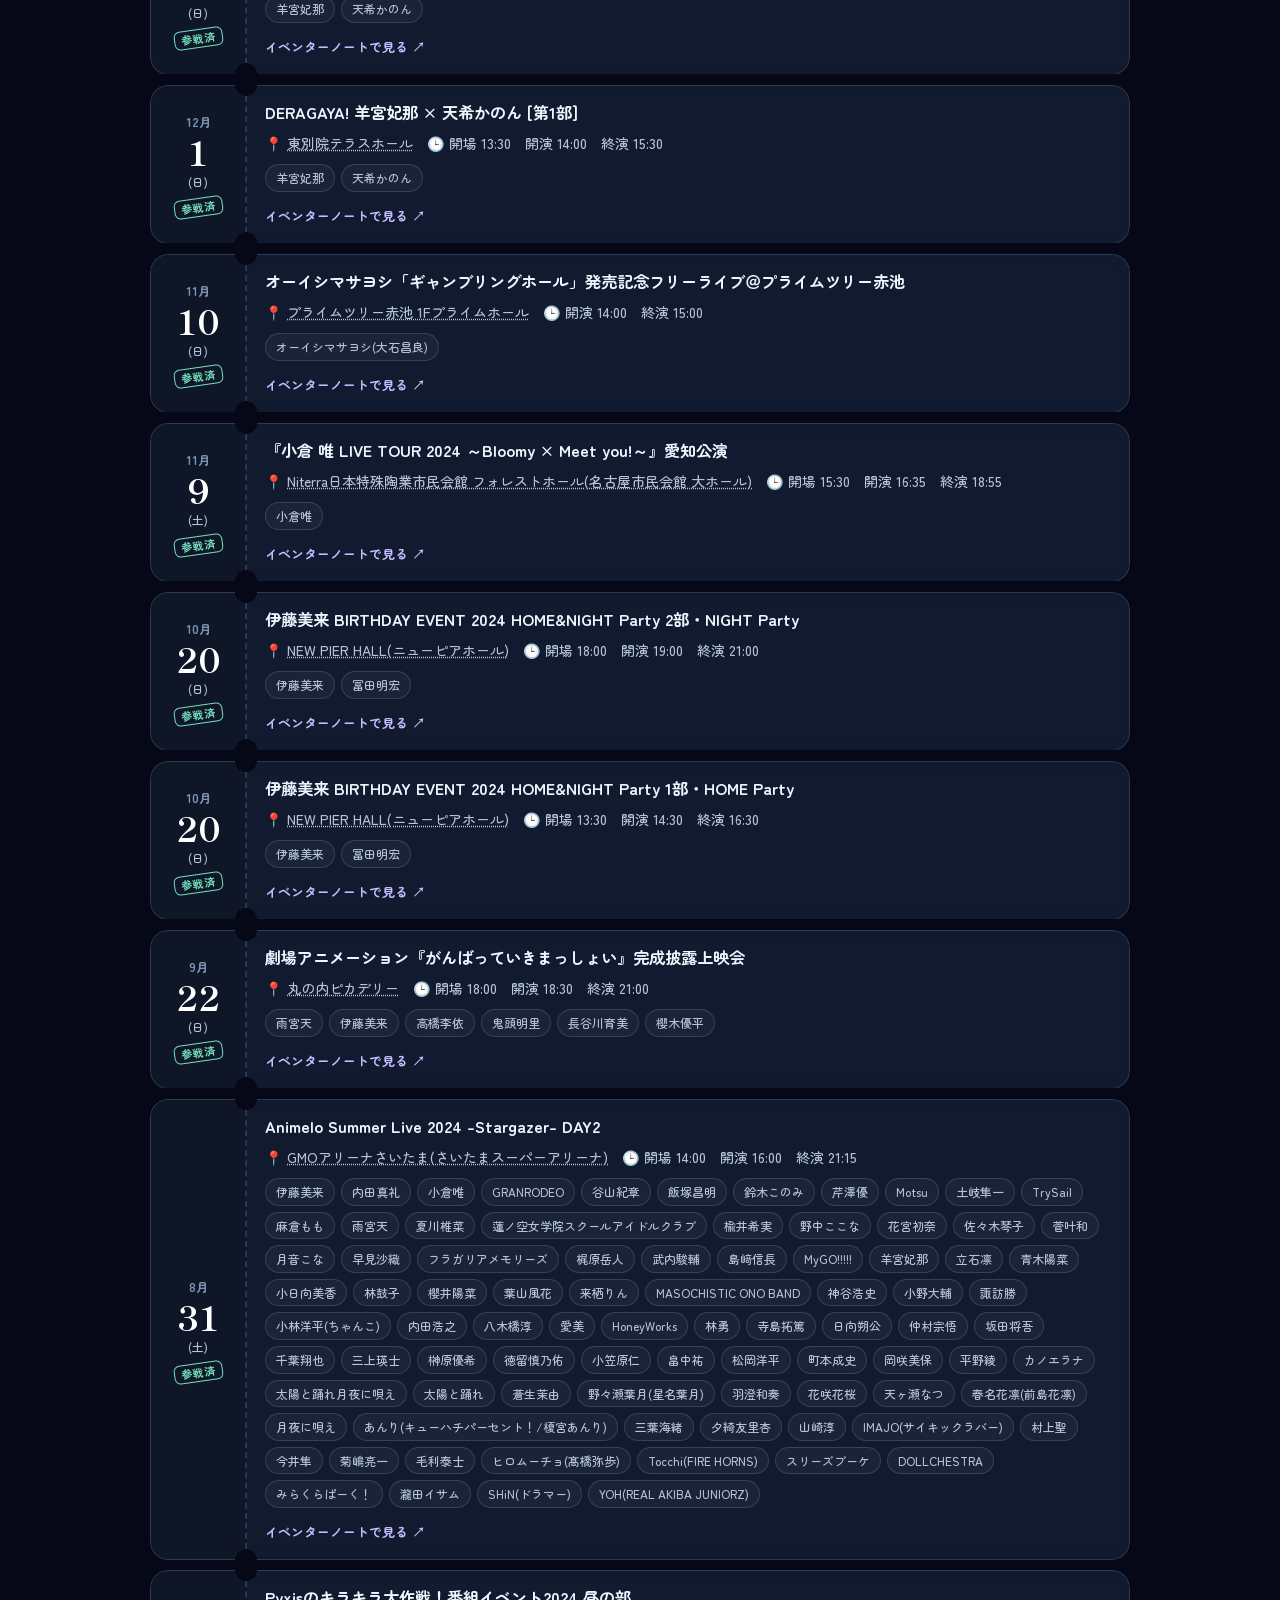
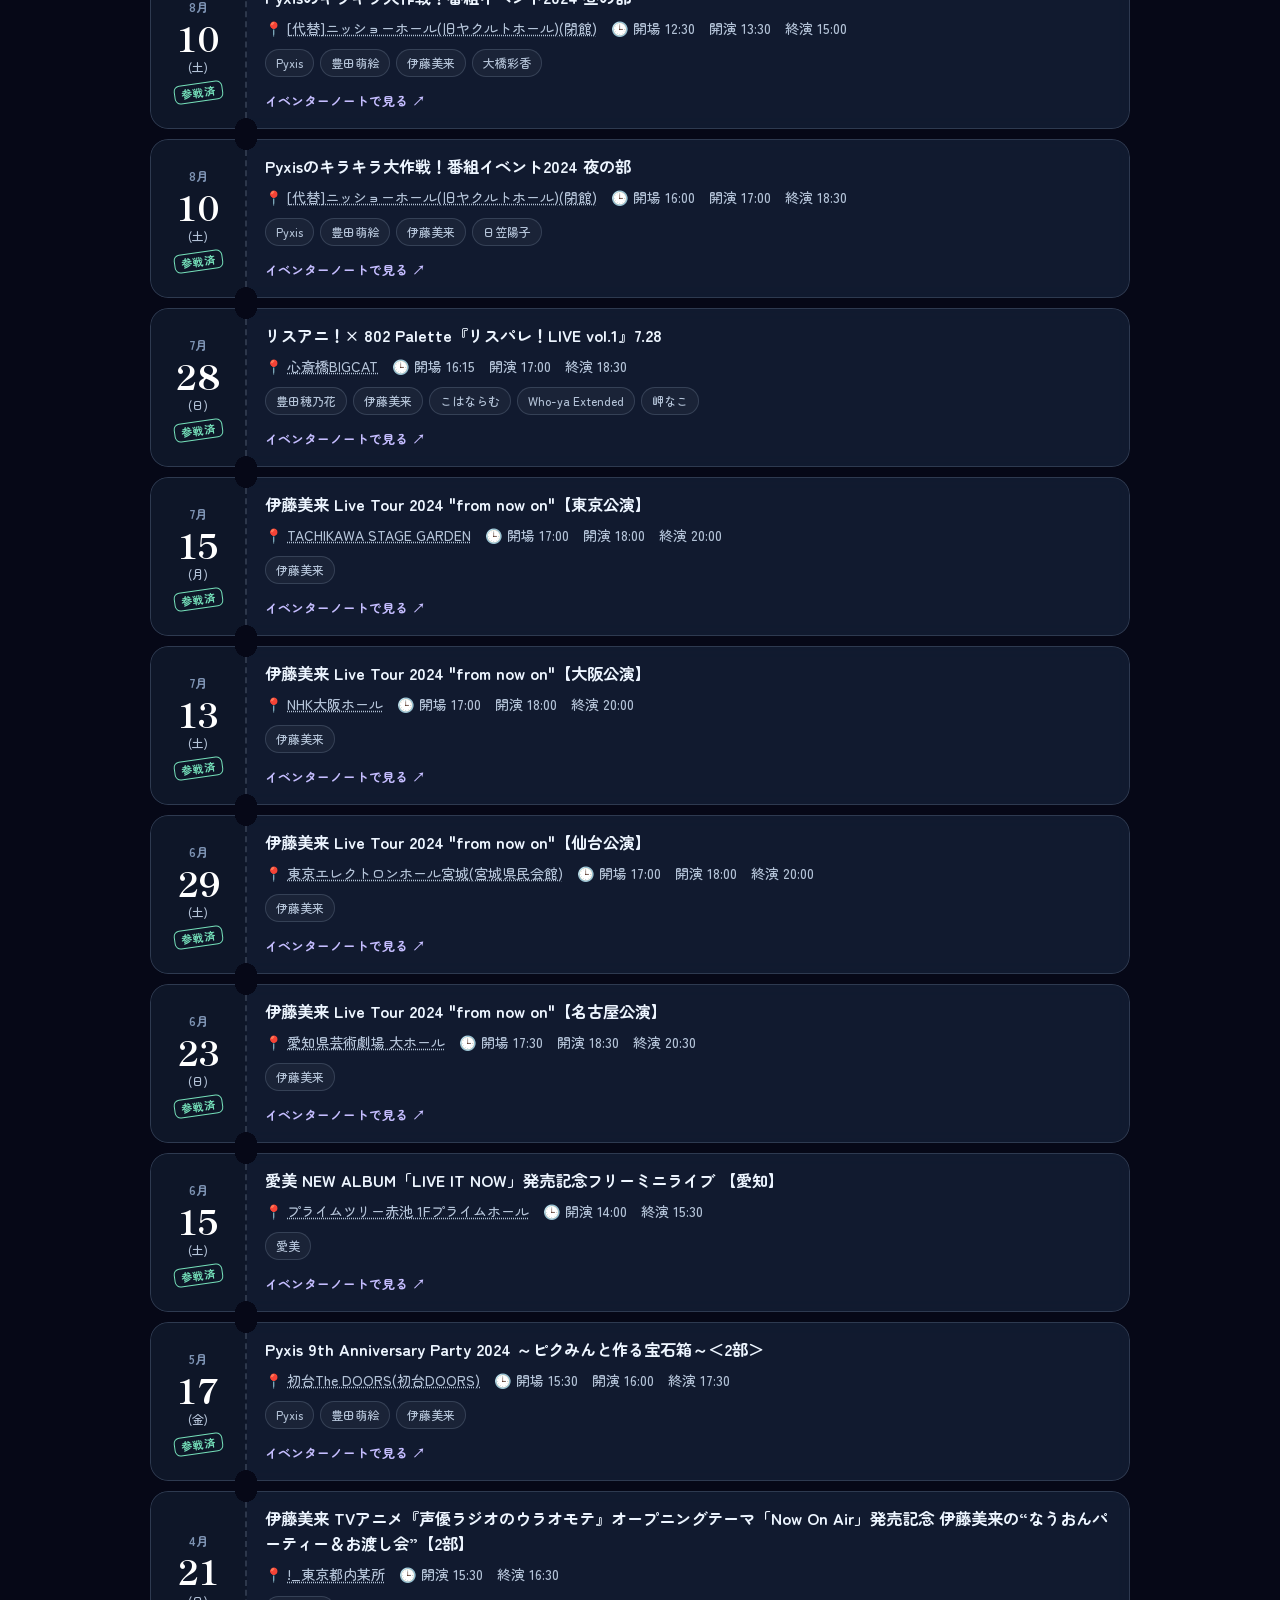
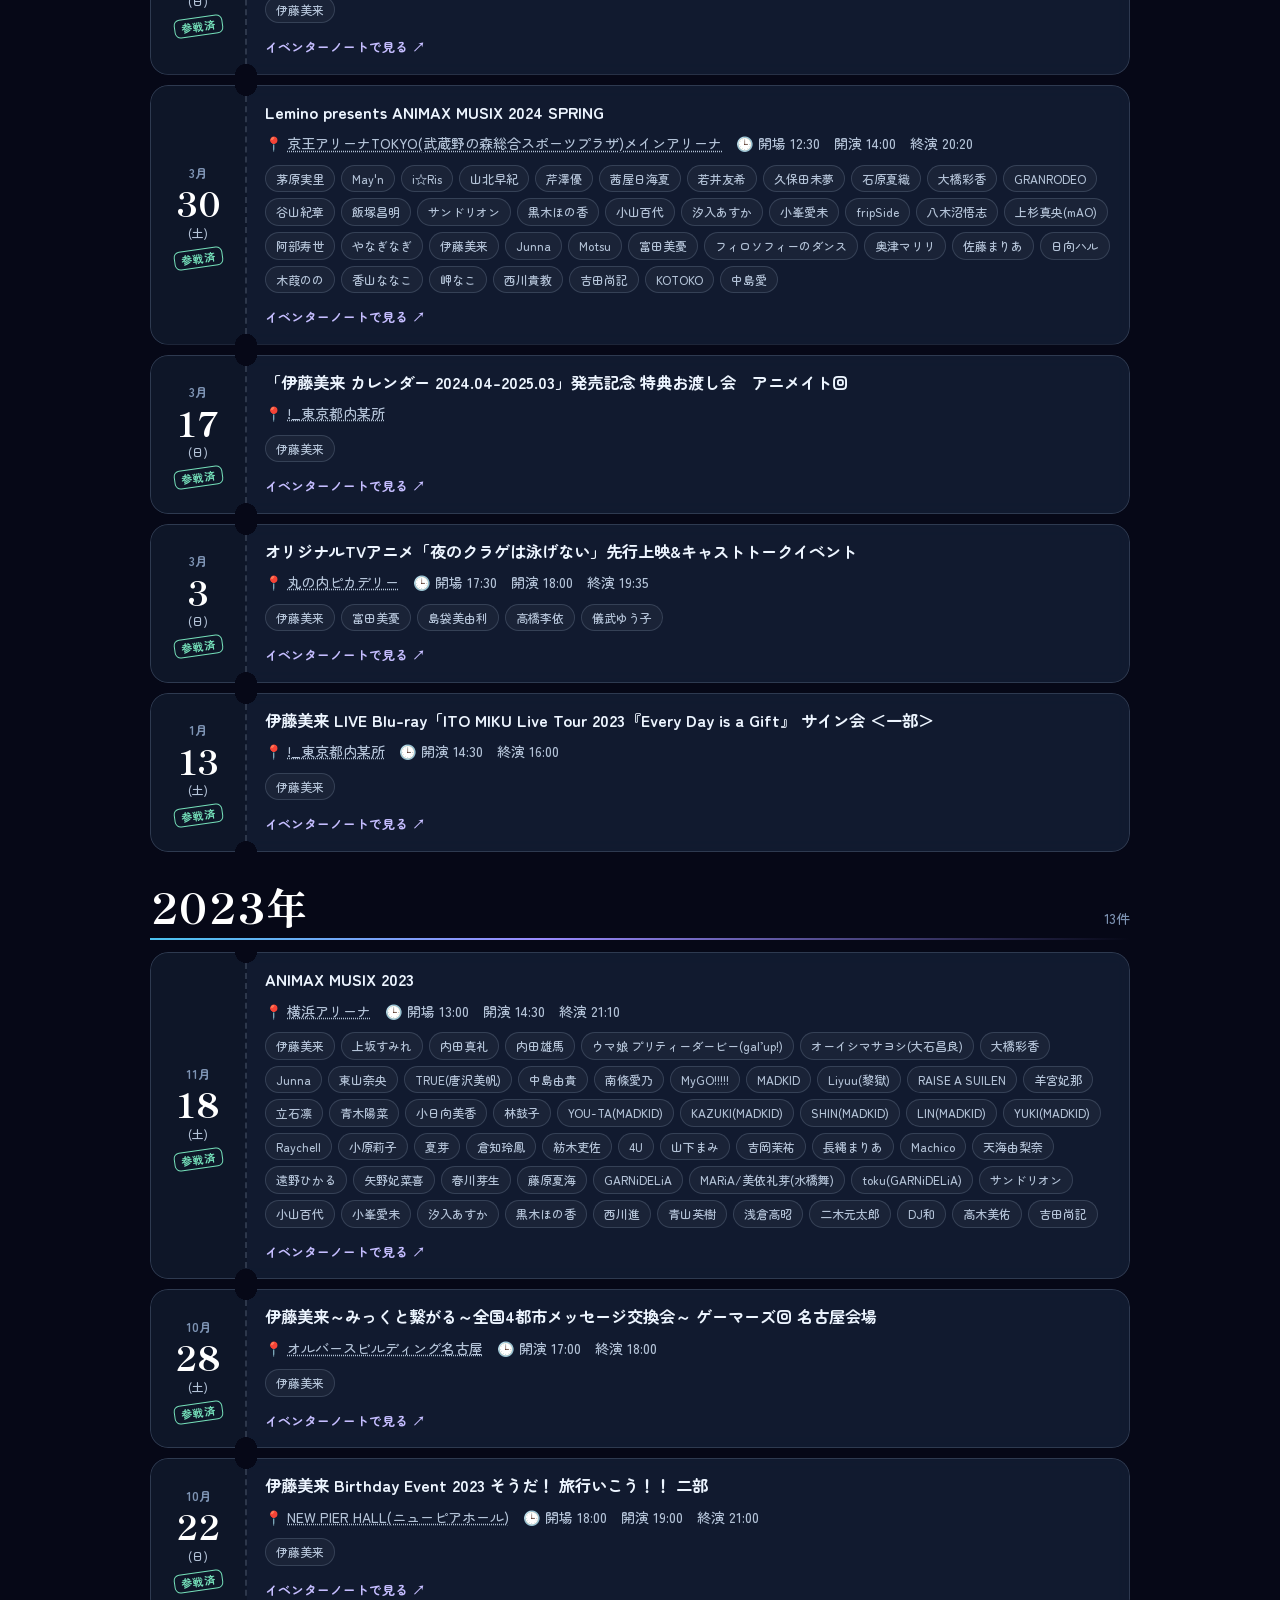
==== commit a303d87a: "Add shareable personalized Eventernote notebooks" ====
--- a/index.html
+++ b/index.html
@@ -1,1944 +1,2052 @@
-<!DOCTYPE html>
-<html lang="ja">
-<head>
-    <meta charset="utf-8">
-    <meta name="viewport" content="width=device-width, initial-scale=1, viewport-fit=cover">
-    
-    <!-- 基本情報 -->
-    <title>Ayu(@ayu_11039)</title>
-    <meta name="description" content="伊藤美来さん・豊田萌絵さん・Pyxisを中心に、参戦したライブやイベントの記録と推しの情報をまとめた推し活ノート。イベンターノート連携。">
-    <meta name="author" content="Ayu (@ayu_11039)">
-    <link rel="canonical" href="https://ayu11039.github.io/ayu-oshi-note/">
-    
-    <!-- OGP (Open Graph Protocol) / SNS共有用 -->
-    <meta property="og:title" content="Ayu(@ayu_11039)">
-    <meta property="og:description" content="伊藤美来さん・豊田萌絵さん・Pyxisを中心とした参戦イベント記録＆推し活ノート。これまでの参戦記録とこれからの予定をまとめています。">
-    <meta property="og:type" content="website">
-    <meta property="og:url" content="https://ayu11039.github.io/ayu-oshi-note/">
-    <meta property="og:site_name" content="Ayu 推し活ノート">
-    <meta property="og:locale" content="ja_JP">
-    
-    <!-- Twitter Card -->
-    <meta name="twitter:card" content="summary">
-    <meta name="twitter:site" content="@ayu_11039">
-    <meta name="twitter:creator" content="@ayu_11039">
-    <meta name="twitter:title" content="Ayu(@ayu_11039)">
-    <meta name="twitter:description" content="伊藤美来さん・豊田萌絵さん・Pyxisのライブ・イベント参戦記録まとめ。">
-    
-    <!-- モバイル & テーマ設定 -->
-    <meta name="theme-color" content="#060817">
-    <meta name="color-scheme" content="dark">
-    <meta name="apple-mobile-web-app-capable" content="yes">
-    <meta name="apple-mobile-web-app-status-bar-style" content="black-translucent">
-    <meta name="apple-mobile-web-app-title" content="Ayu">
-    
-    <!-- ファビコン (光る星とハートのSVG) -->
-    <link rel="icon" href="data:image/svg+xml,%3Csvg xmlns='http://www.w3.org/2000/svg' viewBox='0 0 100 100'%3E%3Cdefs%3E%3ClinearGradient id='g' x1='0%25' y1='0%25' x2='100%25' y2='100%25'%3E%3Cstop offset='0%25' stop-color='%234CC3F0'/%3E%3Cstop offset='100%25' stop-color='%239B8CFF'/%3E%3C/linearGradient%3E%3C/defs%3E%3Ccircle cx='50' cy='50' r='48' fill='url(%23g)'/%3E%3Cpath d='M50 22 L55 38 L72 38 L58 49 L63 65 L50 55 L37 65 L42 49 L28 38 L45 38 Z' fill='white'/%3E%3C/svg%3E">
-    <link rel="apple-touch-icon" href="data:image/svg+xml,%3Csvg xmlns='http://www.w3.org/2000/svg' viewBox='0 0 100 100'%3E%3Cdefs%3E%3ClinearGradient id='g' x1='0%25' y1='0%25' x2='100%25' y2='100%25'%3E%3Cstop offset='0%25' stop-color='%234CC3F0'/%3E%3Cstop offset='100%25' stop-color='%239B8CFF'/%3E%3C/linearGradient%3E%3C/defs%3E%3Crect width='100' height='100' rx='24' fill='url(%23g)'/%3E%3Cpath d='M50 24 L55 40 L72 40 L58 51 L63 67 L50 57 L37 67 L42 51 L28 40 L45 40 Z' fill='white'/%3E%3C/svg%3E">
-    
-    <!-- Google Fonts -->
-    <link rel="preconnect" href="https://fonts.googleapis.com">
-    <link rel="preconnect" href="https://fonts.gstatic.com" crossorigin>
-    <link href="https://fonts.googleapis.com/css2?family=Zen+Maru+Gothic:wght@500;700&display=swap" rel="stylesheet">
-    
-    <style>
-        :root {
-            --ink: #edf5ff;
-            --muted: #b4c3d8;
-            --dim: #7d93b3;
-            --bg-base: #060817;
-            --card: rgba(20, 31, 53, 0.82);
-            --card-hover: rgba(28, 44, 74, 0.92);
-            --panel: #18243b;
-            --line: rgba(205, 222, 255, 0.16);
-            --line-strong: rgba(205, 222, 255, 0.28);
-            --accent: #9b8cff;
-            --accent2: #4cc3f0;
-            --accent-ink: #c5bdff;
-            --ok: #75e0ba;
-            --future: #ffb078;
-            --radius: 20px;
-            --radius-sm: 12px;
-            --font: "Zen Maru Gothic", -apple-system, BlinkMacSystemFont, "Hiragino Maru Gothic ProN", "Hiragino Sans", "Yu Gothic UI", sans-serif;
-            color-scheme: dark;
-        }
-
-        * {
-            box-sizing: border-box;
-            margin: 0;
-            padding: 0;
-        }
-
-        html {
-            scroll-behavior: smooth;
-            scroll-padding-top: 76px;
-            -webkit-text-size-adjust: 100%;
-            background: var(--bg-base);
-            color: var(--ink);
-        }
-
-        body {
-            font: 500 1rem/1.8 var(--font);
-            color: var(--ink);
-            background: var(--bg-base);
-            min-height: 100vh;
-            overflow-x: hidden;
-            position: relative;
-        }
-
-        a {
-            color: var(--accent-ink);
-            text-decoration: none;
-            transition: color .2s ease;
-        }
-
-        a:hover {
-            color: #fff;
-        }
-
-        button {
-            font: inherit;
-            color: inherit;
-            border: none;
-            background: none;
-            cursor: pointer;
-        }
-
-        [hidden] {
-            display: none !important;
-        }
-
-        :focus-visible {
-            outline: 3px solid var(--accent);
-            outline-offset: 3px;
-        }
-
-        /* 背景オーロラ & 演出 */
-        .bg {
-            position: fixed;
-            inset: 0;
-            z-index: -3;
-            overflow: hidden;
-            background: #060817;
-            pointer-events: none;
-        }
-
-        .bg::before {
-            content: "";
-            position: absolute;
-            inset: -20% -10%;
-            background:
-                radial-gradient(54% 36% at 16% 26%, rgba(56, 189, 248, .36), transparent 70%),
-                radial-gradient(48% 40% at 84% 16%, rgba(139, 92, 246, .44), transparent 70%),
-                radial-gradient(52% 34% at 62% 84%, rgba(236, 72, 153, .24), transparent 72%),
-                radial-gradient(42% 28% at 24% 88%, rgba(45, 212, 191, .22), transparent 70%),
-                linear-gradient(180deg, #05071a 0%, #0a1033 52%, #0c0a26 100%);
-            animation: bgSlide 44s ease-in-out infinite alternate;
-        }
-
-        .bg::after {
-            content: "";
-            position: absolute;
-            inset: -10% -15% 35% -15%;
-            background: repeating-linear-gradient(100deg, rgba(56, 189, 248, 0) 0 70px, rgba(56, 189, 248, .10) 105px, rgba(139, 92, 246, .12) 150px, rgba(236, 72, 153, .06) 185px, rgba(56, 189, 248, 0) 240px);
-            -webkit-mask-image: linear-gradient(180deg, transparent 0, #000 32%, transparent 88%);
-            mask-image: linear-gradient(180deg, transparent 0, #000 32%, transparent 88%);
-            animation: curtain 26s ease-in-out infinite alternate;
-            will-change: transform;
-        }
-
-        .orbs {
-            position: fixed;
-            inset: 0;
-            z-index: -2;
-            pointer-events: none;
-            overflow: hidden;
-        }
-
-        .orbs i {
-            position: absolute;
-            border-radius: 50%;
-            mix-blend-mode: screen;
-            opacity: .75;
-            will-change: transform;
-        }
-
-        .orbs i:nth-child(1) {
-            width: 55vmax;
-            height: 55vmax;
-            left: -18vmax;
-            top: -18vmax;
-            background: radial-gradient(circle, rgba(56, 189, 248, .50) 0, transparent 68%);
-            animation: drift1 38s ease-in-out infinite alternate;
-        }
-
-        .orbs i:nth-child(2) {
-            width: 48vmax;
-            height: 48vmax;
-            right: -16vmax;
-            top: 25vh;
-            background: radial-gradient(circle, rgba(139, 92, 246, .52) 0, transparent 68%);
-            animation: drift2 46s ease-in-out infinite alternate;
-        }
-
-        .orbs i:nth-child(3) {
-            width: 40vmax;
-            height: 40vmax;
-            left: 20vw;
-            bottom: -20vmax;
-            background: radial-gradient(circle, rgba(236, 72, 153, .38) 0, transparent 68%);
-            animation: drift3 52s ease-in-out infinite alternate;
-        }
-
-        .bubbles {
-            position: fixed;
-            inset: 0;
-            z-index: -1;
-            width: 100%;
-            height: 100%;
-            pointer-events: none;
-        }
-
-        .progress {
-            position: fixed;
-            top: 0;
-            left: 0;
-            right: 0;
-            height: 3px;
-            z-index: 50;
-            background: linear-gradient(90deg, var(--accent2), var(--accent));
-            transform: scaleX(0);
-            transform-origin: 0 50%;
-        }
-
-        .wrap {
-            max-width: 1040px;
-            margin: 0 auto;
-            padding-inline: max(clamp(16px, 4vw, 30px), env(safe-area-inset-left));
-            padding-right: max(clamp(16px, 4vw, 30px), env(safe-area-inset-right));
-        }
-
-        /* ナビゲーションバー */
-        .nav {
-            position: sticky;
-            top: 0;
-            z-index: 30;
-            background: rgba(11, 16, 32, 0.85);
-            border-bottom: 1px solid var(--line);
-            backdrop-filter: blur(16px);
-            -webkit-backdrop-filter: blur(16px);
-            padding-top: env(safe-area-inset-top);
-        }
-
-        .nav .wrap {
-            display: flex;
-            align-items: center;
-            gap: 12px;
-            min-height: 58px;
-        }
-
-        .brand {
-            font-weight: 700;
-            font-size: 1.05rem;
-            white-space: nowrap;
-            color: var(--ink);
-            display: flex;
-            align-items: center;
-            gap: 6px;
-        }
-
-        .brand-dot {
-            width: 8px;
-            height: 8px;
-            border-radius: 50%;
-            background: var(--accent2);
-            box-shadow: 0 0 10px var(--accent2);
-        }
-
-        .links {
-            display: flex;
-            gap: 4px;
-            margin-left: auto;
-            overflow: auto;
-            scrollbar-width: none;
-        }
-
-        .links::-webkit-scrollbar {
-            display: none;
-        }
-
-        .links a {
-            padding: 8px 14px;
-            border-radius: 999px;
-            color: var(--muted);
-            white-space: nowrap;
-            font-size: .92rem;
-            transition: all .2s ease;
-        }
-
-        .links a:hover {
-            color: #fff;
-            background: var(--line);
-        }
-
-        .links a[aria-current="true"] {
-            background: var(--accent);
-            color: #0b0f24;
-            font-weight: 700;
-        }
-
-        /* ヒーローセクション */
-        .hero {
-            position: relative;
-            overflow: hidden;
-            display: grid;
-            place-items: center;
-            text-align: center;
-            min-height: min(78svh, 720px);
-            padding: 80px 0 120px;
-        }
-
-        .hero .wrap {
-            position: relative;
-            z-index: 1;
-            max-width: 680px;
-        }
-
-        .badge-user {
-            display: inline-flex;
-            align-items: center;
-            gap: 6px;
-            padding: 4px 14px;
-            border-radius: 999px;
-            background: rgba(155, 140, 255, 0.14);
-            border: 1px solid rgba(155, 140, 255, 0.35);
-            color: var(--accent-ink);
-            font-size: .85rem;
-            font-weight: 700;
-            margin-bottom: 1rem;
-        }
-
-        .hero h1 {
-            font-size: clamp(2.6rem, 9vw, 5rem);
-            line-height: 1.15;
-            letter-spacing: .04em;
-            margin: 0;
-            font-weight: 700;
-            background: linear-gradient(135deg, #ffffff 40%, #c2d9ff 100%);
-            -webkit-background-clip: text;
-            -webkit-text-fill-color: transparent;
-        }
-
-        .hero h1 .ch {
-            display: inline-block;
-            animation: drop .85s cubic-bezier(.2, .8, .2, 1) backwards;
-            animation-delay: calc(var(--i) * 60ms + 60ms);
-        }
-
-        .id {
-            font-size: clamp(1.2rem, 3.5vw, 1.55rem);
-            font-weight: 700;
-            color: var(--accent2);
-            margin: .4em 0 .8em;
-            display: inline-flex;
-            align-items: center;
-            gap: 4px;
-        }
-
-        .bio {
-            max-width: 36em;
-            margin: 0 auto 1.8em;
-            color: var(--muted);
-            font-size: 1.02rem;
-            line-height: 1.9;
-        }
-
-        .acc {
-            display: flex;
-            flex-wrap: wrap;
-            justify-content: center;
-            gap: 10px;
-        }
-
-        /* ボタンスタイル */
-        .btn {
-            display: inline-flex;
-            align-items: center;
-            justify-content: center;
-            gap: 8px;
-            min-height: 44px;
-            padding: 0 18px;
-            border-radius: 999px;
-            border: 1.5px solid var(--accent);
-            background: var(--accent);
-            color: #0b0f24;
-            font-weight: 700;
-            font-size: .92rem;
-            cursor: pointer;
-            transition: all .25s ease;
-        }
-
-        .btn svg {
-            width: 17px;
-            height: 17px;
-            fill: currentColor;
-            flex-shrink: 0;
-        }
-
-        .btn.soft {
-            background: var(--card);
-            border-color: var(--line);
-            color: var(--ink);
-            backdrop-filter: blur(8px);
-            -webkit-backdrop-filter: blur(8px);
-        }
-
-        .btn.soft:hover {
-            background: var(--card-hover);
-            border-color: var(--accent);
-            color: #fff;
-            transform: translateY(-2px);
-            box-shadow: 0 6px 16px rgba(0, 0, 0, 0.3);
-        }
-
-        .btn.primary {
-            background: linear-gradient(135deg, var(--accent2), var(--accent));
-            border-color: transparent;
-            color: #050b1c;
-        }
-
-        .btn.primary:hover {
-            transform: translateY(-2px);
-            box-shadow: 0 6px 20px rgba(76, 195, 240, 0.4);
-        }
-
-        .wave {
-            --wh: 72px;
-            position: absolute;
-            left: 0;
-            right: 0;
-            bottom: -1px;
-            height: var(--wh);
-            background: linear-gradient(180deg, rgba(155, 140, 255, .25), rgba(56, 189, 248, .05) 60%, transparent);
-            clip-path: ellipse(60% 54% at 50% 100%);
-            opacity: .9;
-            pointer-events: none;
-        }
-
-        .wave.w2 {
-            --wh: 58px;
-            opacity: .35;
-            transform: translateX(-4%);
-            animation: waveAnim 15s linear infinite;
-        }
-
-        /* セクション共通 */
-        .block {
-            padding-block: clamp(48px, 7vw, 82px);
-        }
-
-        .block h2 {
-            font-size: clamp(1.6rem, 4.5vw, 2.1rem);
-            margin: 0 0 .5em;
-            line-height: 1.35;
-            font-weight: 700;
-            display: flex;
-            align-items: center;
-            gap: 10px;
-        }
-
-        .block h2::after {
-            content: "";
-            display: block;
-            width: 48px;
-            height: 3px;
-            border-radius: 2px;
-            background: linear-gradient(90deg, var(--accent2), var(--accent));
-            margin-top: .3em;
-        }
-
-        .lead {
-            max-width: 46em;
-            color: var(--muted);
-            margin: 0 0 1.4em;
-            line-height: 1.75;
-        }
-
-        /* 推しセクション (Oshi) */
-        .oshi {
-            display: grid;
-            gap: 16px;
-        }
-
-        @media(min-width: 760px) {
-            .oshi {
-                grid-template-columns: repeat(3, 1fr);
-            }
-        }
-
-        .tile {
-            display: flex;
-            flex-direction: column;
-            gap: 12px;
-            min-height: 200px;
-            padding: 24px 22px;
-            background: var(--card);
-            border: 1px solid var(--line);
-            border-radius: var(--radius);
-            backdrop-filter: blur(12px);
-            -webkit-backdrop-filter: blur(12px);
-            transition: all .25s ease;
-            position: relative;
-            overflow: hidden;
-        }
-
-        .tile::before {
-            content: "";
-            position: absolute;
-            top: 0;
-            left: 0;
-            right: 0;
-            height: 3px;
-            background: linear-gradient(90deg, var(--accent2), var(--accent));
-            opacity: .5;
-            transition: opacity .25s ease;
-        }
-
-        .tile:hover {
-            transform: translateY(-4px);
-            border-color: var(--accent);
-            box-shadow: 0 12px 28px rgba(0, 0, 0, 0.4);
-        }
-
-        .tile:hover::before {
-            opacity: 1;
-        }
-
-        .tile-head {
-            display: flex;
-            align-items: center;
-            justify-content: space-between;
-            gap: 8px;
-        }
-
-        .tile h3 {
-            margin: 0;
-            font-size: 1.45rem;
-            font-weight: 700;
-            color: #fff;
-        }
-
-        .count-badge {
-            font-size: .78rem;
-            padding: 2px 9px;
-            border-radius: 999px;
-            background: rgba(155, 140, 255, 0.16);
-            color: var(--accent-ink);
-            border: 1px solid rgba(155, 140, 255, 0.3);
-            white-space: nowrap;
-            font-weight: 700;
-        }
-
-        .tile p.memo {
-            margin: 0;
-            color: var(--muted);
-            font-size: .92rem;
-            line-height: 1.6;
-        }
-
-        .pls {
-            display: flex;
-            flex-wrap: wrap;
-            gap: 7px;
-            margin-top: auto;
-            padding-top: 10px;
-        }
-
-        .pl {
-            display: inline-flex;
-            align-items: center;
-            gap: 5px;
-            min-height: 36px;
-            padding: 0 13px;
-            border-radius: 999px;
-            border: 1px solid var(--line);
-            background: rgba(255, 255, 255, 0.05);
-            color: var(--ink);
-            font-size: .8rem;
-            font-weight: 700;
-            transition: all .2s ease;
-        }
-
-        .pl:hover {
-            border-color: var(--accent);
-            background: var(--accent);
-            color: #0b0f24;
-            transform: translateY(-1px);
-        }
-
-        /* 参戦イベント統計バー */
-        .statbar {
-            display: grid;
-            grid-template-columns: repeat(3, 1fr);
-            gap: 12px;
-            margin: 20px 0;
-        }
-
-        .stat {
-            padding: 16px 18px;
-            background: var(--card);
-            border: 1px solid var(--line);
-            border-radius: 18px;
-            backdrop-filter: blur(8px);
-            -webkit-backdrop-filter: blur(8px);
-            text-align: center;
-            transition: transform .2s ease;
-        }
-
-        .stat:hover {
-            transform: translateY(-2px);
-            border-color: var(--line-strong);
-        }
-
-        .stat b {
-            display: block;
-            font-size: clamp(1.6rem, 3.8vw, 2.2rem);
-            line-height: 1.1;
-            font-weight: 700;
-            background: linear-gradient(135deg, #ffffff 40%, var(--accent-ink) 100%);
-            -webkit-background-clip: text;
-            -webkit-text-fill-color: transparent;
-        }
-
-        .stat small {
-            color: var(--muted);
-            font-size: .82rem;
-            display: block;
-            margin-top: 4px;
-        }
-
-        /* 検索ボックス */
-        .search-wrap {
-            margin: 22px 0 16px;
-            position: relative;
-        }
-
-        .search-box {
-            width: 100%;
-            height: 48px;
-            padding: 0 42px 0 44px;
-            border-radius: 999px;
-            border: 1px solid var(--line);
-            background: var(--card);
-            color: var(--ink);
-            font: inherit;
-            font-size: .94rem;
-            backdrop-filter: blur(8px);
-            -webkit-backdrop-filter: blur(8px);
-            transition: all .2s ease;
-        }
-
-        .search-box:focus {
-            outline: none;
-            border-color: var(--accent);
-            box-shadow: 0 0 0 3px rgba(155, 140, 255, 0.25);
-            background: var(--card-hover);
-        }
-
-        .search-icon {
-            position: absolute;
-            left: 16px;
-            top: 50%;
-            transform: translateY(-50%);
-            width: 18px;
-            height: 18px;
-            fill: var(--dim);
-            pointer-events: none;
-        }
-
-        .search-clear {
-            position: absolute;
-            right: 14px;
-            top: 50%;
-            transform: translateY(-50%);
-            width: 24px;
-            height: 24px;
-            border-radius: 50%;
-            background: rgba(255, 255, 255, 0.12);
-            color: var(--muted);
-            display: grid;
-            place-items: center;
-            font-size: .8rem;
-            cursor: pointer;
-            visibility: hidden;
-            transition: all .2s ease;
-        }
-
-        .search-clear.active {
-            visibility: visible;
-        }
-
-        .search-clear:hover {
-            background: rgba(255, 255, 255, 0.24);
-            color: #fff;
-        }
-
-        /* 絞り込みフィルター */
-        .filter-section {
-            margin: 16px 0;
-        }
-
-        .filter-title {
-            font-size: .82rem;
-            font-weight: 700;
-            color: var(--dim);
-            margin: .9em 0 .45em;
-            display: flex;
-            align-items: center;
-            gap: 6px;
-        }
-
-        .row {
-            display: flex;
-            flex-wrap: wrap;
-            gap: 8px;
-            padding: 2px 1px 8px;
-        }
-
-        .pill {
-            flex: none;
-            min-height: 40px;
-            padding: 0 15px;
-            border-radius: 999px;
-            cursor: pointer;
-            background: var(--card);
-            border: 1px solid var(--line);
-            color: var(--muted);
-            font-size: .88rem;
-            backdrop-filter: blur(8px);
-            -webkit-backdrop-filter: blur(8px);
-            transition: all .2s ease;
-            display: inline-flex;
-            align-items: center;
-            gap: 4px;
-        }
-
-        .pill:hover {
-            border-color: var(--accent);
-            color: #fff;
-            transform: translateY(-1px);
-        }
-
-        .pill[aria-pressed="true"] {
-            background: var(--accent);
-            border-color: var(--accent);
-            color: #0b0f24;
-            font-weight: 700;
-        }
-
-        .pill .n {
-            font-size: .78em;
-            opacity: .8;
-        }
-
-        .count-summary {
-            margin: 14px 0 6px;
-            color: var(--muted);
-            font-size: .92rem;
-            display: flex;
-            align-items: center;
-            justify-content: space-between;
-            flex-wrap: wrap;
-            gap: 8px;
-        }
-
-        /* 年別グループ & チケットカード */
-        .year-group {
-            margin-top: 32px;
-        }
-
-        .year-head {
-            display: flex;
-            align-items: baseline;
-            justify-content: space-between;
-            gap: 12px;
-            margin: 0 0 12px;
-            padding-bottom: 6px;
-            border-bottom: 1px solid var(--line);
-        }
-
-        .year-head h3 {
-            margin: 0;
-            font-size: 1.45rem;
-            font-weight: 700;
-            color: #fff;
-        }
-
-        .year-head small {
-            color: var(--dim);
-            font-size: .85rem;
-        }
-
-        .tickets {
-            list-style: none;
-            margin: 0;
-            padding: 0;
-            display: grid;
-            gap: 10px;
-        }
-
-        .ticket {
-            display: grid;
-            grid-template-columns: 96px minmax(0, 1fr);
-            overflow: hidden;
-            background: var(--card);
-            border: 1px solid var(--line);
-            border-radius: 18px;
-            transition: all .25s ease;
-            backdrop-filter: blur(8px);
-            -webkit-backdrop-filter: blur(8px);
-        }
-
-        .ticket:hover {
-            transform: translateX(4px);
-            border-color: var(--accent);
-            background: var(--card-hover);
-            box-shadow: 0 4px 18px rgba(0, 0, 0, 0.3);
-        }
-
-        .stub {
-            display: flex;
-            flex-direction: column;
-            align-items: center;
-            justify-content: center;
-            padding: 14px 8px;
-            border-right: 2px dashed var(--line);
-            text-align: center;
-            background: rgba(0, 0, 0, 0.15);
-        }
-
-        .stub small.month {
-            font-size: .78rem;
-            color: var(--dim);
-            font-weight: 700;
-        }
-
-        .stub .d {
-            font-size: 2rem;
-            font-weight: 700;
-            line-height: 1;
-            margin: 2px 0;
-            color: #fff;
-        }
-
-        .stub small.wd {
-            font-size: .74rem;
-            color: var(--muted);
-        }
-
-        .status {
-            display: inline-flex;
-            align-items: center;
-            justify-content: center;
-            margin-top: 6px;
-            padding: 2px 8px;
-            border-radius: 999px;
-            font-size: .72rem;
-            line-height: 1.4;
-            font-weight: 700;
-            border: 1px solid currentColor;
-        }
-
-        .status.past {
-            color: var(--ok);
-            background: rgba(117, 224, 186, 0.1);
-        }
-
-        .status.future {
-            color: var(--future);
-            background: rgba(255, 176, 120, 0.12);
-        }
-
-        .info {
-            padding: 14px 18px;
-            min-width: 0;
-            display: flex;
-            flex-direction: column;
-            justify-content: center;
-        }
-
-        .title-line {
-            display: flex;
-            gap: 8px;
-            align-items: flex-start;
-        }
-
-        .info .t {
-            font-weight: 700;
-            font-size: 1.02rem;
-            overflow-wrap: anywhere;
-            color: var(--ink);
-            line-height: 1.55;
-            transition: color .2s ease;
-        }
-
-        .info a.t:hover {
-            color: var(--accent2);
-            text-decoration: underline;
-        }
-
-        .meta-line {
-            display: flex;
-            flex-wrap: wrap;
-            gap: 6px 14px;
-            margin-top: 6px;
-            color: var(--muted);
-            font-size: .88rem;
-        }
-
-        .meta-line span {
-            display: inline-flex;
-            align-items: center;
-            gap: 4px;
-            overflow-wrap: anywhere;
-        }
-
-        .meta-line a.venue-link {
-            color: var(--muted);
-            text-decoration: underline dotted;
-        }
-
-        .meta-line a.venue-link:hover {
-            color: var(--accent2);
-        }
-
-        .tags {
-            display: flex;
-            flex-wrap: wrap;
-            gap: 6px;
-            margin-top: 8px;
-        }
-
-        .tag {
-            padding: 2px 10px;
-            font-size: .75rem;
-            border: 1px solid var(--line);
-            border-radius: 999px;
-            background: rgba(255, 255, 255, 0.04);
-            color: var(--muted);
-            cursor: pointer;
-            transition: all .2s ease;
-        }
-
-        .tag:hover {
-            border-color: var(--accent);
-            color: #fff;
-            background: rgba(155, 140, 255, 0.18);
-        }
-
-        .event-action {
-            margin-top: 8px;
-        }
-
-        .event-action a {
-            font-size: .8rem;
-            font-weight: 700;
-            color: var(--accent-ink);
-            display: inline-flex;
-            align-items: center;
-            gap: 4px;
-        }
-
-        .event-action a:hover {
-            color: #fff;
-            text-decoration: underline;
-        }
-
-        .empty {
-            color: var(--muted);
-            padding: 30px 10px;
-            text-align: center;
-            background: var(--card);
-            border-radius: var(--radius-sm);
-            border: 1px dashed var(--line);
-            margin: 20px 0;
-        }
-
-        .more-area {
-            margin-top: 24px;
-            text-align: center;
-        }
-
-        /* 管理者メンテナンスパネル (通常は非表示、#admin で表示) */
-        .admin-panel {
-            display: none;
-            margin-top: 36px;
-            padding: 20px;
-            background: rgba(24, 36, 59, 0.95);
-            border: 1px dashed var(--line-strong);
-            border-radius: 18px;
-        }
-
-        .admin-panel.open {
-            display: block;
-        }
-
-        .admin-panel summary {
-            cursor: pointer;
-            font-weight: 700;
-            color: var(--accent-ink);
-            padding: 6px 0;
-        }
-
-        .admin-panel textarea {
-            display: block;
-            width: 100%;
-            min-height: 160px;
-            margin-top: 10px;
-            padding: 12px;
-            border: 1px solid var(--line);
-            border-radius: 12px;
-            background: #0d1424;
-            color: var(--ink);
-            font: inherit;
-            font-size: .85rem;
-        }
-
-        .notice {
-            padding: 12px 14px;
-            background: rgba(255, 255, 255, 0.05);
-            border-left: 4px solid var(--accent);
-            border-radius: 0 10px 10px 0;
-            color: var(--muted);
-            font-size: .86rem;
-            margin: 10px 0;
-        }
-
-        .sync-row {
-            display: flex;
-            flex-wrap: wrap;
-            gap: 8px;
-            margin-top: 12px;
-        }
-
-        /* フッター */
-        footer {
-            margin-top: 60px;
-            padding-block: 40px calc(80px + env(safe-area-inset-bottom));
-            color: var(--dim);
-            font-size: .84rem;
-            border-top: 1px solid var(--line);
-            text-align: center;
-        }
-
-        footer p {
-            margin: 0 0 .5em;
-        }
-
-        footer a {
-            color: var(--muted);
-        }
-
-        footer a:hover {
-            color: #fff;
-        }
-
-        /* トースト通知 */
-        .toast {
-            position: fixed;
-            left: 50%;
-            bottom: calc(36px + env(safe-area-inset-bottom));
-            transform: translateX(-50%) translateY(20px);
-            z-index: 100;
-            max-width: calc(100vw - 32px);
-            padding: 11px 22px;
-            border-radius: 999px;
-            background: rgba(18, 32, 60, 0.95);
-            border: 1px solid var(--accent);
-            color: #fff;
-            font-size: .88rem;
-            font-weight: 700;
-            opacity: 0;
-            pointer-events: none;
-            transition: all .25s cubic-bezier(.2, .8, .2, 1);
-            text-align: center;
-            box-shadow: 0 10px 30px rgba(0, 0, 0, 0.5);
-            backdrop-filter: blur(12px);
-        }
-
-        .toast.show {
-            opacity: 1;
-            transform: translateX(-50%) translateY(0);
-        }
-
-        /* アニメーション定義 */
-        @keyframes drop {
-            from {
-                opacity: 0;
-                transform: translateY(-.4em) scale(.92);
-                filter: blur(7px);
-            }
-            to {
-                opacity: 1;
-                transform: none;
-                filter: none;
-            }
-        }
-
-        @keyframes bgSlide {
-            to {
-                transform: translateY(-38%);
-            }
-        }
-
-        @keyframes curtain {
-            from { transform: translateX(-5%) skewX(-7deg); }
-            to   { transform: translateX(5%) skewX(7deg); }
-        }
-
-        @keyframes drift1 {
-            to { transform: translate(18vmax, 12vmax) scale(1.15); }
-        }
-
-        @keyframes drift2 {
-            to { transform: translate(-14vmax, -10vmax) scale(.9); }
-        }
-
-        @keyframes drift3 {
-            to { transform: translate(10vmax, -14vmax) scale(1.2); }
-        }
-
-        @keyframes waveAnim {
-            to { transform: translateX(4%); }
-        }
-
-        /* スマホレスポンシブ最適化 */
-        @media(max-width: 640px) {
-            .ticket {
-                grid-template-columns: 80px minmax(0, 1fr);
-            }
-
-            .stub .d {
-                font-size: 1.7rem;
-            }
-
-            .info {
-                padding: 12px 14px;
-            }
-
-            .info .t {
-                font-size: .95rem;
-            }
-
-            .statbar {
-                gap: 8px;
-            }
-
-            .stat {
-                padding: 12px 8px;
-                border-radius: 14px;
-            }
-
-            .stat b {
-                font-size: 1.45rem;
-            }
-
-            .stat small {
-                font-size: .75rem;
-            }
-        }
-
-        @media(max-width: 480px) {
-            .brand {
-                display: none;
-            }
-
-            .links {
-                margin-left: 0;
-                width: 100%;
-                justify-content: space-between;
-            }
-
-            .links a {
-                padding: 10px 8px;
-                flex: 1 1 auto;
-                text-align: center;
-                font-size: .88rem;
-            }
-
-            .hero {
-                padding: 50px 0 90px;
-                min-height: auto;
-            }
-
-            .hero h1 {
-                font-size: 2.5rem;
-            }
-        }
-
-        @media(prefers-reduced-motion: reduce) {
-            html {
-                scroll-behavior: auto;
-            }
-            *, *::before, *::after {
-                animation: none !important;
-                transition: none !important;
-            }
-        }
-    </style>
-    <link rel="stylesheet" href="theme.css">
-</head>
-<body>
-    <div class="bg" aria-hidden="true"></div>
-    <div class="orbs" aria-hidden="true"><i></i><i></i><i></i></div>
-    <canvas class="bubbles" id="bubbles" aria-hidden="true"></canvas>
-    <div class="progress" id="progress" aria-hidden="true"></div>
-
-    <!-- ヘッダーナビ -->
-    <header class="nav">
-        <div class="wrap">
-            <a class="brand" href="#about">
-                <span class="brand-dot"></span>
-                <span>Ayu☻</span>
-            </a>
-            <nav class="links" aria-label="ページ内メニュー">
-                <a href="#about">自己紹介</a>
-                <a href="#oshi">推し</a>
-                <a href="#events">参戦イベント</a>
-            </nav>
-        </div>
-    </header>
-
-    <main>
-        <!-- ヒーロー (自己紹介) -->
-        <section class="hero" id="about" aria-labelledby="siteTitle">
-            <div class="wrap">
-                <div class="badge-user">Oshi-Katsu Note</div>
-                <h1 id="siteTitle">Ayu</h1>
-                <p class="id">@ayu_11039</p>
-                <p class="bio">ライブやイベントに通っています。ここは、参戦したイベントの記録と、推しのことをまとめたノートです。</p>
-                <div class="acc" id="acc">
-                    <!-- SNSリンクボタンはJSでSVGアイコン付きで生成 -->
-                </div>
-            </div>
-            <div class="wave w2" aria-hidden="true"></div>
-            <div class="wave" aria-hidden="true"></div>
-        </section>
-
-        <!-- 推し紹介セクション -->
-        <section class="block" id="oshi">
-            <div class="wrap">
-                <h2>推し</h2>
-                <p class="lead">大好きな推したちのプロフィールと公式リンクまとめです。</p>
-                <div class="oshi" id="oshiList"></div>
-            </div>
-        </section>
-
-        <!-- 参戦イベント一覧セクション -->
-        <section class="block" id="events">
-            <div class="wrap">
-                <h2>参戦イベント</h2>
-                <p class="lead">イベンターノートに登録しているイベントを、そのまま年ごとに整理。推し以外のイベントも「すべて」に残しています。</p>
-
-                <!-- 統計バー -->
-                <div class="statbar" id="stats"></div>
-
-                <!-- リアルタイム検索ボックス -->
-                <div class="search-wrap">
-                    <svg class="search-icon" viewBox="0 0 24 24"><path d="M15.5 14h-.79l-.28-.27A6.471 6.471 0 0 0 16 9.5 6.5 6.5 0 1 0 9.5 16c1.61 0 3.09-.59 4.23-1.57l.27.28v.79l5 4.99L20.49 19l-4.99-5zm-6 0C7.01 14 5 11.99 5 9.5S7.01 5 9.5 5 14 7.01 14 9.5 11.99 14 9.5 14z"/></svg>
-                    <input type="text" class="search-box" id="searchBox" placeholder="イベント名・会場名・キーワードで検索..." autocomplete="off">
-                    <button type="button" class="search-clear" id="searchClear" aria-label="検索をクリア">×</button>
-                </div>
-
-                <!-- 絞り込みフィルター -->
-                <div class="filter-section">
-                    <div class="filter-title">年で絞り込む</div>
-                    <div class="row" id="years" role="group" aria-label="年で絞り込む"></div>
-
-                    <div class="filter-title">出演者で絞り込む</div>
-                    <div class="row" id="whos" role="group" aria-label="出演者で絞り込む"></div>
-                </div>
-
-                <div class="count-summary">
-                    <span id="eventCount" aria-live="polite"></span>
-                </div>
-
-                <!-- イベントリスト -->
-                <div id="eventList"></div>
-
-                <div class="more-area">
-                    <a class="btn soft" id="enLink" target="_blank" rel="noopener noreferrer">
-                        <span>イベンターノートで全記録を見る ↗</span>
-                    </a>
-                </div>
-
-                <!-- 管理者用メンテナンスパネル (URLに #admin または ?admin=1 がある時のみ開閉可能) -->
-                <details class="admin-panel" id="adminPanel">
-                    <summary>⚙ データ更新・管理メニュー (管理者用)</summary>
-                    <p class="notice">この機能はサイト管理者用のメンテナンスパネルです。通常、GitHub Actionsにより毎日自動更新されます。</p>
-                    <div class="sync-row">
-                        <button class="btn" type="button" id="reloadJson">最新データを再読み込み</button>
-                        <button class="btn soft" type="button" id="copyJson">JSONをコピー</button>
-                    </div>
-                    <textarea id="importText" placeholder="イベンターノートの参加イベント一覧テキストを貼り付けて手動インポートできます"></textarea>
-                    <div class="sync-row">
-                        <button class="btn soft" type="button" id="importRun">貼り付けデータを反映</button>
-                    </div>
-                    <p id="syncMsg" class="muted" role="status" aria-live="polite" style="margin-top:8px;font-size:.85rem;color:var(--muted);"></p>
-                </details>
-            </div>
-        </section>
-    </main>
-
-    <!-- フッター -->
-    <footer class="wrap">
-        <p>© Ayu (@ayu_11039) ・ 非公式ファンサイト</p>
-        <p id="dataInfo" style="cursor:pointer;" title="タップで管理者メニュー切替"></p>
-        <p>
-            <a href="simple.html">シンプル表示(演出なし)</a>
-             ／ 
-            <a href="#about">↑ ページトップへ戻る</a>
-        </p>
-    </footer>
-
-    <!-- トースト通知 -->
-    <div class="toast" id="toast" role="status" aria-live="polite"></div>
-
-    <script>
-        // 基本設定
-        const ID = 'ayu_11039';
-        const SITE = {
-            title: 'Ayu☻',
-            bio: 'ライブやイベントに通っています。ここは、参戦したイベントの記録と、推しのことをまとめたノートです。',
-        };
-        const EVENTERNOTE = 'https://www.eventernote.com/users/' + ID + '/events';
-
-        // 各種SNSアカウント
-        const ACCOUNTS = [
-            { name: 'X', url: 'https://x.com/' + ID, icon: '<svg viewBox="0 0 24 24"><path d="M18.244 2.25h3.308l-7.227 8.26 8.502 11.24H16.17l-5.214-6.817L4.99 21.75H1.68l7.73-8.835L1.254 2.25H8.08l4.713 6.231zm-1.161 17.52h1.833L7.084 4.126H5.117z"/></svg>' },
-            { name: 'Instagram', url: 'https://www.instagram.com/' + ID + '/', icon: '<svg viewBox="0 0 24 24"><path d="M12 2.163c3.204 0 3.584.012 4.85.07 3.252.148 4.771 1.691 4.919 4.919.058 1.265.069 1.645.069 4.849 0 3.205-.012 3.584-.069 4.849-.149 3.225-1.664 4.771-4.919 4.919-1.266.058-1.644.07-4.85.07-3.204 0-3.584-.012-4.849-.07-3.26-.149-4.771-1.699-4.919-4.92-.058-1.265-.07-1.644-.07-4.849 0-3.204.013-3.583.07-4.849.149-3.227 1.664-4.771 4.919-4.919 1.266-.057 1.645-.069 4.849-.069zm0-2.163c-3.259 0-3.667.014-4.947.072-4.358.2-6.78 2.618-6.98 6.98-.059 1.281-.073 1.689-.073 4.948 0 3.259.014 3.668.072 4.948.2 4.358 2.618 6.78 6.98 6.98 1.281.058 1.689.072 4.948.072 3.259 0 3.668-.014 4.948-.072 4.354-.2 6.782-2.618 6.979-6.98.059-1.28.073-1.689.073-4.948 0-3.259-.014-3.667-.072-4.947-.196-4.354-2.617-6.78-6.979-6.98-1.281-.059-1.69-.073-4.949-.073zm0 5.838c-3.403 0-6.162 2.759-6.162 6.162s2.759 6.163 6.162 6.163 6.162-2.759 6.162-6.163c0-3.403-2.759-6.162-6.162-6.162zm0 10.162c-2.209 0-4-1.79-4-4 0-2.209 1.791-4 4-4s4 1.791 4 4c0 2.21-1.791 4-4 4zm6.406-11.845c-.796 0-1.441.645-1.441 1.44s.645 1.44 1.441 1.44c.795 0 1.439-.645 1.439-1.44s-.644-1.44-1.439-1.44z"/></svg>' },
-            { name: 'note', url: 'https://note.com/' + ID, icon: '<svg viewBox="0 0 24 24"><path d="M4 4h16v16H4z" fill="none"/><path d="M19 3H5c-1.1 0-2 .9-2 2v14c0 1.1.9 2 2 2h14c1.1 0 2-.9 2-2V5c0-1.1-.9-2-2-2zm-5 14H7v-2h7v2zm3-4H7v-2h10v2zm0-4H7V7h10v2z"/></svg>' },
-            { name: 'イベンターノート', url: EVENTERNOTE, icon: '<svg viewBox="0 0 24 24"><path d="M19 4h-1V2h-2v2H8V2H6v2H5c-1.11 0-1.99.9-1.99 2L3 20c0 1.1.89 2 2 2h14c1.1 0 2-.9 2-2V6c0-1.1-.9-2-2-2zm0 16H5V10h14v10zm0-12H5V6h14v2zm-7 5h5v5h-5z"/></svg>' }
-        ];
-
-        // 推し情報
-        const OSHI = [
-            {
-                name: '伊藤美来',
-                memo: '声優・アーティスト。豊田萌絵さんとのユニットPyxisとしても活動。',
-                links: [
-                    ['公式サイト', 'https://columbia.jp/itomiku/'],
-                    ['X', 'https://x.com/InfoItomiku'],
-                    ['X(チーム)', 'https://x.com/Team_ItoMiku'],
-                    ['Instagram', 'https://www.instagram.com/itomiku_official/'],
-                    ['YouTube', 'https://www.youtube.com/@itomiku-official/'],
-                    ['note', 'https://note.com/team_itomiku']
-                ]
-            },
-            {
-                name: '豊田萌絵',
-                memo: '声優・アーティスト。愛称はもえし。Pyxisのメンバー。',
-                links: [
-                    ['ブログ', 'https://ameblo.jp/toyotamoe/'],
-                    ['X', 'https://x.com/toyotamoe'],
-                    ['Instagram', 'https://www.instagram.com/toyotamoe/'],
-                    ['YouTube', 'https://www.youtube.com/@MoeshiChannel']
-                ]
-            },
-            {
-                name: 'Pyxis',
-                memo: '豊田萌絵さんと伊藤美来さんによる声優ユニット。',
-                links: [
-                    ['X', 'https://x.com/info_pyxis']
-                ]
-            }
-        ];
-
-        // 内蔵フォールバックデータ (全85件・URL補完済み)
-        const FALLBACK_EVENTS = [{"date": "2027-03-21", "title": "伊藤美来 10th Anniversary Live Tour「39rpm」 東京", "venue": "LINE CUBE SHIBUYA (渋谷公会堂)", "open": "17:00", "start": "18:00", "end": "19:45", "who": ["伊藤美来"], "url": "https://www.eventernote.com/events/484272"}, {"date": "2027-01-16", "title": "伊藤美来 10th Anniversary Live Tour「39rpm」愛知公演", "venue": "COMTEC PORTBASE(コムテックポートベイス)", "open": "17:00", "start": "18:00", "end": "19:30", "who": ["伊藤美来"], "url": "https://www.eventernote.com/events/484271"}, {"date": "2027-01-11", "title": "伊藤美来 10th Anniversary Live Tour「39rpm」 大阪", "venue": "NHK大阪ホール", "open": "17:30", "start": "18:30", "end": "20:00", "who": ["伊藤美来"], "url": "https://www.eventernote.com/events/484270"}, {"date": "2026-12-12", "title": "伊藤美来 10th Anniversary Live Tour「39rpm」香港公演", "venue": "PORTAL", "open": "17:00", "start": "18:00", "end": "20:00", "who": ["伊藤美来"], "url": "https://www.eventernote.com/events/484269"}, {"date": "2026-11-28", "title": "伊藤美来 10th Anniversary Live Tour「39rpm」in Taipei", "venue": "CLAPPER STUDIO", "open": "17:00", "start": "18:00", "end": "19:30", "who": ["伊藤美来"], "url": "https://www.eventernote.com/events/484268"}, {"date": "2026-11-21", "title": "東武鉄道 presents ANIMAX MUSIX 2026 supported by Lemino【DAY2】", "venue": "横浜アリーナ", "open": "13:00", "start": "14:30", "end": "21:00", "who": ["藍井エイル", "いきづらい部！", "綾咲穂音", "遠藤璃菜", "宮野芹", "藤野こころ", "坂野愛羽", "瀬古梨愛", "奥村優季", "天沢朱音", "小戸森穂花", "涼ノ瀬葵音", "伊藤美来", "オーイシマサヨシ(大石昌良)", "小倉唯", "七人のカリスマ声優", "小野友樹", "山中真尋", "福原かつみ", "細田健太", "日向朔公", "大河元気", "橋詰知久", "JELEE", "鈴木このみ", "東山奈央", "前島亜美", "吉田尚記", "ウマ娘 プリティーダービー(gal’up!)", "鈴木絵理", "芹澤優", "日比優理香", "千賀光莉", "菊池ゆりな", "大西亜玖璃", "奥井雅美", "田中有紀", "sajou no hana", "sana(37/sajou no hana)", "茅原実里", "ハコニワリリィ", "Hanon(ハコニワリリィ)", "Kotoha(ハコニワリリィ)", "fripSide", "八木沼悟志", "阿部寿世", "上杉真央(mAO)", "MADKID", "YOU-TA(MADKID)", "KAZUKI(MADKID)", "SHIN(MADKID)", "LIN(MADKID)", "YUKI(MADKID)", "ウタヒメドリーム オールスターズ", "鈴木杏奈", "花耶", "礒部花凜", "鷲見友美ジェナ", "倉知玲鳳", "小山奈桜", "南條愛乃", "Hearts2Hearts", "天空のシラバス", "陽乃ほのか", "貴野萌", "山根優佳", "善木南帆", "天音ゆかり"], "url": "https://www.eventernote.com/events/466254"}, {"date": "2026-09-20", "title": "TVアニメ『塩対応の佐藤さんが俺にだけ甘い』先行上映＆舞台挨拶", "venue": "新宿ピカデリー", "open": "-", "start": "18:00", "end": "19:00", "who": ["石橋陽彩", "伊藤美来", "富田美憂"], "url": "https://www.eventernote.com/events/483256"}, {"date": "2026-09-19", "title": "【出演者変更】NAGANO ANIERA FESTA 2026 DAY1", "venue": "佐久市駒場公園", "open": "10:00", "start": "12:00", "end": "20:00", "who": ["愛美", "angela", "atsuko(angela)", "KATSU(angela)", "伊藤美来", "GRANRODEO", "谷山紀章", "飯塚昌明", "茅原実里", "TRUE(唐沢美帆)", "前橋ウィッチーズ", "春日さくら", "咲川ひなの", "本村玲奈", "三波春香", "百瀬帆南", "峯田茉優", "レトラ", "ウマ娘 プリティーダービー(gal’up!)", "高柳知葉", "大空直美", "井上遥乃", "田中有紀", "ChouCho", "nano.RIPE", "きみコ(nano.RIPE)", "ササキジュン(nano.RIPE)", "南條愛乃", "アリステティア・ランフィール", "小坂井祐莉絵", "少女フラクタル", "幽閉サテライト", "白玖ウタノ", "DJ WILDPARTY", "ぽにょ皇子", "つんこ", "savage genius", "ヨノ"], "url": "https://www.eventernote.com/events/453804"}, {"date": "2026-09-12", "title": "五等分の花嫁 カードゲーム presents ラジオ『五等分の花嫁＊』公開収録イベント(昼の部)", "venue": "スタァライト劇場", "open": "13:00", "start": "14:00", "end": "15:35", "who": ["竹達彩奈", "伊藤美来", "天津飯大郎"], "url": "https://www.eventernote.com/events/488725"}, {"date": "2026-09-12", "title": "五等分の花嫁 カードゲーム presents ラジオ『五等分の花嫁＊』公開収録イベント(夜の部)", "venue": "スタァライト劇場", "open": "16:30", "start": "17:30", "end": "19:00", "who": ["竹達彩奈", "伊藤美来", "天津飯大郎"], "url": "https://www.eventernote.com/events/477269"}, {"date": "2026-08-30", "title": "オルケリア1st LIVE「PRINCESS RESONANCE」昼公演", "venue": "J:COMホール八王子(八王子市民会館)", "open": "13:30", "start": "14:30", "end": "16:45", "who": ["葵あずさ", "藤本侑里", "橘杏咲", "鬼頭明里", "伊藤美来", "オルケリア"], "url": "https://www.eventernote.com/events/473613"}, {"date": "2026-08-30", "title": "オルケリア1st LIVE「PRINCESS RESONANCE」夜公演", "venue": "J:COMホール八王子(八王子市民会館)", "open": "17:30", "start": "18:30", "end": "20:30", "who": ["葵あずさ", "藤本侑里", "橘杏咲", "鬼頭明里", "伊藤美来", "オルケリア", "藍村光"], "url": "https://www.eventernote.com/events/473614"}, {"date": "2026-07-26", "title": "BLUE TRIP#29@エアポートウォーク名古屋 3Fイベントステージ", "venue": "エアポートウォーク名古屋", "open": "-", "start": "13:30", "end": "15:30", "who": ["青木陽菜"], "url": "https://www.eventernote.com/events/475382"}, {"date": "2026-07-11", "title": "Animelo Summer Live 2026 -Messenger- DAY2", "venue": "幕張メッセ 国際展示場ホール", "open": "13:00", "start": "15:00", "end": "19:40", "who": ["石原夏織", "伊藤美来", "A3!", "酒井広大", "江口拓也", "沢城千春", "田丸篤志", "土岐隼一", "山谷祥生", "廣瀬大介", "赤澤燈", "小倉唯", "GRANRODEO", "谷山紀章", "飯塚昌明", "佐々木李子", "鈴木このみ", "TrySail", "麻倉もも", "雨宮天", "夏川椎菜", "MYTH&ROID", "KIHOW(MYTH&ROID)", "Tom-H@ck", "前島亜美", "小野大輔", "夏吉ゆうこ", "高橋李依", "山崎淳", "IMAJO(サイキックラバー)", "大石彬", "今井隼", "菊嶋亮一", "ゆいかおり", "MITSUKI(ex.ミームトーキョー)"], "url": "https://www.eventernote.com/events/456367"}, {"date": "2026-07-05", "title": "朗読劇「星降る街2026」7/5 17:00", "venue": "大手町三井ホール", "open": "16:00", "start": "17:00", "end": "19:00", "who": ["土岐隼一", "伊藤美来", "松岡禎丞", "上村祐翔", "富田美憂", "平田広明"], "url": "https://www.eventernote.com/events/459976"}, {"date": "2026-07-05", "title": "朗読劇「星降る街2026」7/5 13:00", "venue": "大手町三井ホール", "open": "12:00", "start": "13:00", "end": "15:00", "who": ["土岐隼一", "伊藤美来", "松岡禎丞", "上村祐翔", "富田美憂", "平田広明"], "url": "https://www.eventernote.com/events/459977"}, {"date": "2026-07-04", "title": "豊田萌絵・伊藤美来のキラキラ大作戦! 番組イベント2026 昼の部", "venue": "科学技術館サイエンスホール", "open": "12:30", "start": "13:30", "end": "15:20", "who": ["Pyxis", "豊田萌絵", "伊藤美来", "愛美", "千春"], "url": "https://www.eventernote.com/events/460357"}, {"date": "2026-07-04", "title": "豊田萌絵・伊藤美来のキラキラ大作戦! 番組イベント2026 夜の部", "venue": "科学技術館サイエンスホール", "open": "16:00", "start": "17:00", "end": "18:30", "who": ["Pyxis", "豊田萌絵", "伊藤美来", "愛美", "千春"], "url": "https://www.eventernote.com/events/464102"}, {"date": "2026-05-17", "title": "伊藤美来 Orchestra Concert～Prologue to the 10th Anniversary～昼公演", "venue": "川口総合文化センター・リリア フカガワみらいホール(メインホール)", "open": "13:30", "start": "14:30", "end": "16:00", "who": ["伊藤美来"], "url": "https://www.eventernote.com/events/463914"}, {"date": "2026-05-17", "title": "伊藤美来 Orchestra Concert～Prologue to the 10th Anniversary～夜公演", "venue": "川口総合文化センター・リリア フカガワみらいホール(メインホール)", "open": "17:30", "start": "18:30", "end": "20:00", "who": ["伊藤美来"], "url": "https://www.eventernote.com/events/463915"}, {"date": "2026-05-10", "title": "伊藤美来Live Blu-ray「ITO MIKU Live 2025『Birth of Pops』」リリース記念イベント ゲーマーズ回 ＜第二部＞ ミニトーク＆ロングトークお渡し会", "venue": "AKIHABARAゲーマーズ本店", "open": "-", "start": "15:30", "end": "16:30", "who": ["伊藤美来"], "url": "https://www.eventernote.com/events/456649"}, {"date": "2026-05-10", "title": "伊藤美来Live Blu-ray「ITO MIKU Live 2025『Birth of Pops』」リリース記念イベント ゲーマーズ回 ＜第一部＞ ミニトーク＆ロングトークお渡し会", "venue": "AKIHABARAゲーマーズ本店", "open": "-", "start": "13:00", "end": "14:00", "who": ["伊藤美来"], "url": "https://www.eventernote.com/events/456648"}, {"date": "2026-05-02", "title": "五等分の花嫁 SPECIAL EVENT 2026 in TOYOTA ARENA TOKYO", "venue": "TOYOTA ARENA TOKYO(トヨタアリーナ東京)", "open": "15:30", "start": "17:00", "end": "19:35", "who": ["松岡禎丞", "花澤香菜", "竹達彩奈", "伊藤美来", "佐倉綾音", "水瀬いのり", "天津飯大郎", "中野家の五つ子", "結城アイラ(ASUKA)"], "url": "https://www.eventernote.com/events/435563"}, {"date": "2026-04-26", "title": "B小町ライブツアー2026 - Beyond the Brilliance Virtual Live - 愛知公演 DAY2 夜公演", "venue": "愛知県芸術劇場 大ホール", "open": "16:00", "start": "17:00", "end": "19:00", "who": ["B小町"], "url": "https://www.eventernote.com/events/462164"}, {"date": "2026-04-19", "title": "伊藤美来Live Blu-ray「ITO MIKU Live 2025『Birth of Pops』」リリース記念イベント アニメイト回 第一部【ミニトーク＆ロングトークお渡し会】", "venue": "アニメイト秋葉原1号館 7F", "open": "12:30", "start": "13:00", "end": "14:00", "who": ["伊藤美来"], "url": "https://www.eventernote.com/events/456645"}, {"date": "2026-04-05", "title": "TVアニメ「プリンセッション・オーケストラ」SPECIAL TALK SESSION 2回目", "venue": "丸の内ピカデリー", "open": "15:30", "start": "16:00", "end": "17:30", "who": ["葵あずさ", "藤本侑里", "橘杏咲", "鬼頭明里", "伊藤美来", "八木美佐子", "オルケリア"], "url": "https://www.eventernote.com/events/464535"}, {"date": "2026-04-05", "title": "TVアニメ「プリンセッション・オーケストラ」SPECIAL TALK SESSION 1回目", "venue": "丸の内ピカデリー", "open": "12:30", "start": "13:00", "end": "14:30", "who": ["葵あずさ", "藤本侑里", "橘杏咲", "鬼頭明里", "伊藤美来", "八木美佐子", "オルケリア"], "url": "https://www.eventernote.com/events/464534"}, {"date": "2026-02-28", "title": "BanG Dream! 10th Anniversary LIVE「In the name of BanG Dream!」", "venue": "Kアリーナ横浜", "open": "13:30", "start": "15:00", "end": "20:25", "who": ["Poppin'Party", "愛美", "大塚紗英", "西本りみ", "大橋彩香", "伊藤彩沙", "Afterglow", "佐倉綾音", "Pastel＊Palettes", "前島亜美", "Roselia", "相羽あいな", "工藤晴香", "中島由貴", "櫻川めぐ", "志崎樺音", "ハロー、ハッピーワールド！", "伊藤美来", "Morfonica", "進藤あまね", "直田姫奈", "西尾夕香", "mika(Morfonica)", "Ayasa", "RAISE A SUILEN", "Raychell", "小原莉子", "夏芽", "倉知玲鳳", "紡木吏佐", "MyGO!!!!!", "羊宮妃那", "立石凛", "青木陽菜", "小日向美香", "林鼓子", "Ave Mujica", "佐々木李子", "渡瀬結月", "岡田夢以", "米澤茜", "高尾奏音", "夢限大みゅーたいぷ", "仲町あられ", "宮永ののか", "峰月律", "藤都子", "千石ユノ", "三澤紗千香", "加藤英美里", "金元寿子", "小澤亜李", "上坂すみれ", "中上育実", "秦佐和子", "田所あずさ", "吉田有里", "豊田萌絵", "黒沢ともよ", "日笠陽子"], "url": "https://www.eventernote.com/events/420629"}, {"date": "2026-01-10", "title": "伊藤美来 Official Fanclub「all yours」ファンミーティング2026～美来はこたつで丸くなる～ 夜の部", "venue": "CITY HALL & GALLERY GOTANDA", "open": "18:00", "start": "18:30", "end": "20:00", "who": ["伊藤美来"], "url": "https://www.eventernote.com/events/448386"}, {"date": "2025-11-29", "title": "スタンディングライブツアー「AIMI LIVE TOUR 2025“NEW WORLD”」愛知", "venue": "名古屋DIAMOND HALL", "open": "17:15", "start": "18:00", "end": "19:30", "who": ["愛美"], "url": "https://www.eventernote.com/events/433056"}, {"date": "2025-11-09", "title": "『いわて声優フェスタ』【夜公演】", "venue": "トーサイクラシックホール岩手(岩手県民会館) 大ホール", "open": "16:15", "start": "17:00", "end": "18:30", "who": ["愛美", "伊藤彩沙", "伊藤美来", "佐々木未来", "田所あずさ", "豊田萌絵", "天津", "木村卓寛(天津)", "天津飯大郎"], "url": "https://www.eventernote.com/events/441290"}, {"date": "2025-11-02", "title": "JR東海 presents 出発進行！バンドリ！10周年記念トークジャーニー！ 大阪公演 2部", "venue": "朝日生命ホール", "open": "16:35", "start": "17:30", "end": "19:30", "who": ["伊藤彩沙", "伊藤美来", "豊田萌絵", "高尾奏音", "仲町あられ"], "url": "https://www.eventernote.com/events/435590"}, {"date": "2025-11-02", "title": "JR東海 presents 出発進行！バンドリ！10周年記念トークジャーニー！ 大阪公演 1部", "venue": "朝日生命ホール", "open": "12:45", "start": "13:30", "end": "15:30", "who": ["伊藤彩沙", "伊藤美来", "豊田萌絵", "高尾奏音", "仲町あられ"], "url": "https://www.eventernote.com/events/435589"}, {"date": "2025-10-11", "title": "伊藤美来 Live 2025\"Birth of Pops\"", "venue": "LINE CUBE SHIBUYA (渋谷公会堂)", "open": "17:00", "start": "18:00", "end": "20:20", "who": ["伊藤美来"], "url": "https://www.eventernote.com/events/422789"}, {"date": "2025-10-05", "title": "LAWSON presents TrySail 10th Anniversary Tour 2025 \"BestSail\" 愛知公演 Day2", "venue": "岡谷鋼機名古屋公会堂(名古屋市公会堂)", "open": "15:30", "start": "16:30", "end": "19:00", "who": ["TrySail", "雨宮天", "夏川椎菜", "麻倉もも"], "url": "https://www.eventernote.com/events/420887"}, {"date": "2025-07-13", "title": "Pyxisのキラキラ大作戦！番組イベント2025 昼の部", "venue": "全電通労働会館 多目的ホール", "open": "13:00", "start": "13:30", "end": "15:30", "who": ["Pyxis", "豊田萌絵", "伊藤美来", "田所あずさ", "大橋彩香"], "url": "https://www.eventernote.com/events/425319"}, {"date": "2025-07-13", "title": "Pyxisのキラキラ大作戦！番組イベント2025 夜の部", "venue": "全電通労働会館 多目的ホール", "open": "16:30", "start": "17:00", "end": "19:00", "who": ["Pyxis", "豊田萌絵", "伊藤美来", "田所あずさ", "大橋彩香"], "url": "https://www.eventernote.com/events/427780"}, {"date": "2025-06-15", "title": "PyxisのTRIP PARTY 2025 in 茨城 DAY2", "venue": "!_茨城県内某所", "open": "", "start": "", "end": "", "who": ["伊藤美来", "豊田萌絵", "Pyxis"], "url": "https://www.eventernote.com/events/428110"}, {"date": "2025-06-14", "title": "PyxisのTRIP PARTY 2025 in 茨城 DAY1", "venue": "!_茨城県内某所", "open": "", "start": "", "end": "", "who": ["伊藤美来", "豊田萌絵", "Pyxis"], "url": "https://www.eventernote.com/events/428109"}, {"date": "2025-05-17", "title": "【リミスタ】【5/17】Pyxis インターネットサイン会", "venue": "!_国内外各所 (ライブビューイング等)", "open": "-", "start": "13:00", "end": "15:35", "who": [], "url": "https://www.eventernote.com/events/429582"}, {"date": "2025-05-11", "title": "俊龍F～死ぬほどあのコールさせてやるよ!～", "venue": "カルッツかわさき", "open": "16:30", "start": "17:30", "end": "21:35", "who": ["井尻晏菜", "因幡はねる", "内田彩", "SKE48", "高柳明音", "茅原実里", "マジカル・パンチライン", "Pyxis", "豊田萌絵", "伊藤美来", "ラプラス(つばプリ)", "LarmeR", "俊龍", "青木莉樺", "伊藤実希", "太田彩夏", "篠原京香", "中野愛理", "西井美桜", "沖口優奈", "吉澤悠華", "益田珠希", "山本花奈", "宇佐美空来", "坂口渚沙", "凪乃瑚々奈", "七海花菜", "牧野りりさ", "水川心愛", "MINORI(ミームトーキョー)", "一柳隊", "赤尾ひかる", "夏吉ゆうこ", "Happy Around!", "西尾夕香", "各務華梨", "三村遙佳", "入江麻衣子", "牧野天音", "岩橋由佳", "諏訪彩花", "太田夢莉"], "url": "https://www.eventernote.com/events/420253"}, {"date": "2025-05-04", "title": "10th ANNIVERSARY Pyxis Celebration Party 2025～ありがとう！おめでとう！10周年！！～ ＜昼公演＞", "venue": "豊洲PIT", "open": "13:45", "start": "14:30", "end": "16:30", "who": ["Pyxis", "豊田萌絵", "伊藤美来", "花谷麻妃", "KAREN(和泉芳怜)"], "url": "https://www.eventernote.com/events/409976"}, {"date": "2025-05-04", "title": "10th ANNIVERSARY Pyxis Celebration Party 2025～ありがとう！おめでとう！10周年！！～ ＜夜公演＞", "venue": "豊洲PIT", "open": "17:45", "start": "18:30", "end": "20:00", "who": ["Pyxis", "豊田萌絵", "伊藤美来", "花谷麻妃", "KAREN(和泉芳怜)"], "url": "https://www.eventernote.com/events/409977"}, {"date": "2024-12-22", "title": "「富田美憂・前田佳織里の“調査のご依頼、お待ちしてます！”」SPイベント 第2部:みっくとクリスマスパーティー", "venue": "CITY HALL & GALLERY GOTANDA", "open": "17:00", "start": "17:30", "end": "19:10", "who": ["富田美憂", "前田佳織里", "伊藤美来"], "url": "https://www.eventernote.com/events/392060"}, {"date": "2024-12-01", "title": "DERAGAYA! 羊宮妃那 × 天希かのん [第2部]", "venue": "東別院テラスホール", "open": "16:30", "start": "17:00", "end": "18:30", "who": ["羊宮妃那", "天希かのん"], "url": "https://www.eventernote.com/events/393962"}, {"date": "2024-12-01", "title": "DERAGAYA! 羊宮妃那 × 天希かのん [第1部]", "venue": "東別院テラスホール", "open": "13:30", "start": "14:00", "end": "15:30", "who": ["羊宮妃那", "天希かのん"], "url": "https://www.eventernote.com/events/393961"}, {"date": "2024-11-10", "title": "オーイシマサヨシ「ギャンブリングホール」発売記念フリーライブ＠プライムツリー赤池", "venue": "プライムツリー赤池 1Fプライムホール", "open": "-", "start": "14:00", "end": "15:00", "who": ["オーイシマサヨシ(大石昌良)"], "url": "https://www.eventernote.com/events/398180"}, {"date": "2024-11-09", "title": "『小倉 唯 LIVE TOUR 2024 ～Bloomy × Meet you!～』愛知公演", "venue": "Niterra日本特殊陶業市民会館 フォレストホール(名古屋市民会館 大ホール)", "open": "15:30", "start": "16:35", "end": "18:55", "who": ["小倉唯"], "url": "https://www.eventernote.com/events/370302"}, {"date": "2024-10-20", "title": "伊藤美来 BIRTHDAY EVENT 2024 HOME&NIGHT Party 2部・NIGHT Party", "venue": "NEW PIER HALL(ニューピアホール)", "open": "18:00", "start": "19:00", "end": "21:00", "who": ["伊藤美来", "冨田明宏"], "url": "https://www.eventernote.com/events/383743"}, {"date": "2024-10-20", "title": "伊藤美来 BIRTHDAY EVENT 2024 HOME&NIGHT Party 1部・HOME Party", "venue": "NEW PIER HALL(ニューピアホール)", "open": "13:30", "start": "14:30", "end": "16:30", "who": ["伊藤美来", "冨田明宏"], "url": "https://www.eventernote.com/events/383742"}, {"date": "2024-09-22", "title": "劇場アニメーション『がんばっていきまっしょい』完成披露上映会", "venue": "丸の内ピカデリー", "open": "18:00", "start": "18:30", "end": "21:00", "who": ["雨宮天", "伊藤美来", "高橋李依", "鬼頭明里", "長谷川育美", "櫻木優平"], "url": "https://www.eventernote.com/events/391721"}, {"date": "2024-08-31", "title": "Animelo Summer Live 2024 -Stargazer- DAY2", "venue": "GMOアリーナさいたま(さいたまスーパーアリーナ)", "open": "14:00", "start": "16:00", "end": "21:15", "who": ["伊藤美来", "内田真礼", "小倉唯", "GRANRODEO", "谷山紀章", "飯塚昌明", "鈴木このみ", "芹澤優", "Motsu", "土岐隼一", "TrySail", "麻倉もも", "雨宮天", "夏川椎菜", "蓮ノ空女学院スクールアイドルクラブ", "楡井希実", "野中ここな", "花宮初奈", "佐々木琴子", "菅叶和", "月音こな", "早見沙織", "フラガリアメモリーズ", "梶原岳人", "武内駿輔", "島﨑信長", "MyGO!!!!!", "羊宮妃那", "立石凛", "青木陽菜", "小日向美香", "林鼓子", "櫻井陽菜", "葉山風花", "来栖りん", "MASOCHISTIC ONO BAND", "神谷浩史", "小野大輔", "諏訪勝", "小林洋平(ちゃんこ)", "内田浩之", "八木橋淳", "愛美", "HoneyWorks", "林勇", "寺島拓篤", "日向朔公", "仲村宗悟", "坂田将吾", "千葉翔也", "三上瑛士", "榊原優希", "徳留慎乃佑", "小笠原仁", "畠中祐", "松岡洋平", "町本成史", "岡咲美保", "平野綾", "カノエラナ", "太陽と踊れ月夜に唄え", "太陽と踊れ", "蒼生茉由", "野々瀬葉月(星名葉月)", "羽澄和奏", "花咲花桜", "天ヶ瀬なつ", "春名花凛(前島花凛)", "月夜に唄え", "あんり(キューハチパーセント！/榎宮あんり)", "三葉海緒(珠原海愛)", "夕綺友里杏", "山崎淳", "IMAJO(サイキックラバー)", "村上聖", "今井隼", "菊嶋亮一", "毛利泰士", "ヒロムーチョ(髙橋弥歩)", "Tocchi(FIRE HORNS)", "スリーズブーケ", "DOLLCHESTRA", "みらくらぱーく！", "瀧田イサム", "SHiN(ドラマー)", "YOH(REAL AKIBA JUNIORZ)"], "url": "https://www.eventernote.com/events/362386"}, {"date": "2024-08-10", "title": "Pyxisのキラキラ大作戦！番組イベント2024 昼の部", "venue": "[代替]ニッショーホール(旧ヤクルトホール)(閉館)", "open": "12:30", "start": "13:30", "end": "15:00", "who": ["Pyxis", "豊田萌絵", "伊藤美来", "大橋彩香"], "url": "https://www.eventernote.com/events/376992"}, {"date": "2024-08-10", "title": "Pyxisのキラキラ大作戦！番組イベント2024 夜の部", "venue": "[代替]ニッショーホール(旧ヤクルトホール)(閉館)", "open": "16:00", "start": "17:00", "end": "18:30", "who": ["Pyxis", "豊田萌絵", "伊藤美来", "日笠陽子"], "url": "https://www.eventernote.com/events/376993"}, {"date": "2024-07-28", "title": "リスアニ！× 802 Palette『リスパレ！LIVE vol.1』7.28", "venue": "心斎橋BIGCAT", "open": "16:15", "start": "17:00", "end": "18:30", "who": ["豊田穂乃花", "伊藤美来", "こはならむ", "Who-ya Extended", "岬なこ"], "url": "https://www.eventernote.com/events/375934"}, {"date": "2024-07-15", "title": "伊藤美来 Live Tour 2024 \"from now on\"【東京公演】", "venue": "TACHIKAWA STAGE GARDEN", "open": "17:00", "start": "18:00", "end": "20:00", "who": ["伊藤美来"], "url": "https://www.eventernote.com/events/358249"}, {"date": "2024-07-13", "title": "伊藤美来 Live Tour 2024 \"from now on\"【大阪公演】", "venue": "NHK大阪ホール", "open": "17:00", "start": "18:00", "end": "20:00", "who": ["伊藤美来"], "url": "https://www.eventernote.com/events/358248"}, {"date": "2024-06-29", "title": "伊藤美来 Live Tour 2024 \"from now on\"【仙台公演】", "venue": "東京エレクトロンホール宮城(宮城県民会館)", "open": "17:00", "start": "18:00", "end": "20:00", "who": ["伊藤美来"], "url": "https://www.eventernote.com/events/358247"}, {"date": "2024-06-23", "title": "伊藤美来 Live Tour 2024 \"from now on\"【名古屋公演】", "venue": "愛知県芸術劇場 大ホール", "open": "17:30", "start": "18:30", "end": "20:30", "who": ["伊藤美来"], "url": "https://www.eventernote.com/events/358246"}, {"date": "2024-06-15", "title": "愛美 NEW ALBUM「LIVE IT NOW」発売記念フリーミニライブ 【愛知】", "venue": "プライムツリー赤池 1Fプライムホール", "open": "-", "start": "14:00", "end": "15:30", "who": ["愛美"], "url": "https://www.eventernote.com/events/374062"}, {"date": "2024-05-17", "title": "Pyxis 9th Anniversary Party 2024 ～ピクみんと作る宝石箱～＜2部＞", "venue": "初台The DOORS(初台DOORS)", "open": "15:30", "start": "16:00", "end": "17:30", "who": ["Pyxis", "豊田萌絵", "伊藤美来"], "url": "https://www.eventernote.com/events/369823"}, {"date": "2024-04-21", "title": "伊藤美来 TVアニメ『声優ラジオのウラオモテ』オープニングテーマ「Now On Air」発売記念 伊藤美来の“なうおんパーティー＆お渡し会”【2部】", "venue": "!_東京都内某所", "open": "-", "start": "15:30", "end": "16:30", "who": ["伊藤美来"], "url": "https://www.eventernote.com/events/369790"}, {"date": "2024-03-30", "title": "Lemino presents ANIMAX MUSIX 2024 SPRING", "venue": "京王アリーナTOKYO(武蔵野の森総合スポーツプラザ)メインアリーナ", "open": "12:30", "start": "14:00", "end": "20:20", "who": ["茅原実里", "May'n", "i☆Ris", "山北早紀", "芹澤優", "茜屋日海夏", "若井友希", "久保田未夢", "石原夏織", "大橋彩香", "GRANRODEO", "谷山紀章", "飯塚昌明", "サンドリオン", "黒木ほの香", "小山百代", "汐入あすか", "小峯愛未", "fripSide", "八木沼悟志", "上杉真央(mAO)", "阿部寿世", "やなぎなぎ", "伊藤美来", "Junna", "Motsu", "富田美憂", "フィロソフィーのダンス", "奥津マリリ", "佐藤まりあ", "日向ハル", "木葭のの", "香山ななこ", "岬なこ", "西川貴教", "吉田尚記", "KOTOKO", "中島愛"], "url": "https://www.eventernote.com/events/364451"}, {"date": "2024-03-17", "title": "「伊藤美来 カレンダー 2024.04-2025.03」発売記念 特典お渡し会　アニメイト回", "venue": "!_東京都内某所", "open": "", "start": "", "end": "", "who": ["伊藤美来"], "url": "https://www.eventernote.com/events/366324"}, {"date": "2024-03-03", "title": "オリジナルTVアニメ「夜のクラゲは泳げない」先行上映&キャストトークイベント", "venue": "丸の内ピカデリー", "open": "17:30", "start": "18:00", "end": "19:35", "who": ["伊藤美来", "富田美憂", "島袋美由利", "高橋李依", "儀武ゆう子"], "url": "https://www.eventernote.com/events/367674"}, {"date": "2024-01-13", "title": "伊藤美来 LIVE Blu-ray「ITO MIKU Live Tour 2023『Every Day is a Gift』 サイン会 ＜一部＞", "venue": "!_東京都内某所", "open": "-", "start": "14:30", "end": "16:00", "who": ["伊藤美来"], "url": "https://www.eventernote.com/events/365111"}, {"date": "2023-11-18", "title": "ANIMAX MUSIX 2023", "venue": "横浜アリーナ", "open": "13:00", "start": "14:30", "end": "21:10", "who": ["伊藤美来", "上坂すみれ", "内田真礼", "内田雄馬", "ウマ娘 プリティーダービー(gal’up!)", "オーイシマサヨシ(大石昌良)", "大橋彩香", "Junna", "東山奈央", "TRUE(唐沢美帆)", "中島由貴", "南條愛乃", "MyGO!!!!!", "MADKID", "Liyuu(黎獄)", "RAISE A SUILEN", "羊宮妃那", "立石凛", "青木陽菜", "小日向美香", "林鼓子", "YOU-TA(MADKID)", "KAZUKI(MADKID)", "SHIN(MADKID)", "LIN(MADKID)", "YUKI(MADKID)", "Raychell", "小原莉子", "夏芽", "倉知玲鳳", "紡木吏佐", "4U", "山下まみ", "吉岡茉祐", "長縄まりあ", "Machico", "天海由梨奈", "遠野ひかる", "矢野妃菜喜", "春川芽生", "藤原夏海", "GARNiDELiA", "MARiA/美依礼芽(水橋舞)", "toku(GARNiDELiA)", "サンドリオン", "小山百代", "小峯愛未", "汐入あすか", "黒木ほの香", "西川進", "青山英樹", "浅倉高昭", "二木元太郎", "DJ和", "高木美佑", "吉田尚記"], "url": "https://www.eventernote.com/events/349821"}, {"date": "2023-10-28", "title": "伊藤美来～みっくと繋がる～全国4都市メッセージ交換会～ ゲーマーズ回 名古屋会場", "venue": "オルバースビルディング名古屋", "open": "-", "start": "17:00", "end": "18:00", "who": ["伊藤美来"], "url": "https://www.eventernote.com/events/350833"}, {"date": "2023-10-22", "title": "伊藤美来 Birthday Event 2023 そうだ！ 旅行いこう！！ 二部", "venue": "NEW PIER HALL(ニューピアホール)", "open": "18:00", "start": "19:00", "end": "21:00", "who": ["伊藤美来"], "url": "https://www.eventernote.com/events/350932"}, {"date": "2023-10-22", "title": "伊藤美来 Birthday Event 2023 そうだ！ 旅行いこう！！ 一部", "venue": "NEW PIER HALL(ニューピアホール)", "open": "13:30", "start": "14:30", "end": "16:30", "who": ["伊藤美来"], "url": "https://www.eventernote.com/events/350832"}, {"date": "2023-10-15", "title": "～みっくと繋がる～全国4都市メッセージ交換会～ アニメイト回【東京】【お渡しの部】", "venue": "アニメイト池袋本店 9F animate hall BLACK", "open": "-", "start": "14:00", "end": "15:00", "who": ["伊藤美来"], "url": "https://www.eventernote.com/events/350838"}, {"date": "2023-10-15", "title": "～みっくと繋がる～全国4都市メッセージ交換会～ アニメイト回【東京】【お渡されの部】", "venue": "アニメイト池袋本店 9F animate hall BLACK", "open": "-", "start": "16:30", "end": "17:30", "who": ["伊藤美来"], "url": "https://www.eventernote.com/events/350839"}, {"date": "2023-08-27", "title": "Animelo Summer Live 2023 -AXEL- DAY3", "venue": "GMOアリーナさいたま(さいたまスーパーアリーナ)", "open": "14:00", "start": "16:00", "end": "21:30", "who": ["ASCA", "雨宮天", "伊藤美来", "内田真礼", "オーイシマサヨシ(大石昌良)", "小倉唯", "鈴木このみ", "芹澤優", "DIALOGUE＋", "東山奈央", "虹ヶ咲学園スクールアイドル同好会", "花澤香菜", "halca", "内山悠里菜", "稗田寧々", "守屋亨香", "緒方佑奈", "鷹村彩花", "宮原颯希", "飯塚麻結", "村上まなつ", "大西亜玖璃", "相良茉優", "鬼頭明里", "指出毬亜", "田中ちえ美", "法元明菜", "梶原岳人", "96猫", "竹内良太", "寺島惇太", "小林裕介", "豊永利行", "近藤孝行", "矢野奨吾", "saji(phatmans after school)", "ヨシダタクミ(saji)", "ユタニシンヤ(saji)", "ヤマザキヨシミツ(saji)", "Motsu", "MyGO!!!!!", "羊宮妃那", "立石凛", "青木陽菜", "小日向美香", "林鼓子", "内田雄馬", "伊藤昌弘", "若山詩音", "GARNiDELiA", "MARiA/美依礼芽(水橋舞)", "toku(GARNiDELiA)", "RO-KYU-BU!", "井口裕香", "日笠陽子", "日高里菜"], "url": "https://www.eventernote.com/events/337726"}, {"date": "2023-07-01", "title": "Pyxisのキラキラ大作戦！番組イベント2023 昼の部", "venue": "科学技術館サイエンスホール", "open": "12:30", "start": "13:30", "end": "15:20", "who": ["Pyxis", "豊田萌絵", "伊藤美来"], "url": "https://www.eventernote.com/events/339133"}, {"date": "2023-07-01", "title": "Pyxisのキラキラ大作戦！番組イベント2023 夜の部", "venue": "科学技術館サイエンスホール", "open": "-", "start": "17:00", "end": "18:30", "who": ["Pyxis", "豊田萌絵", "伊藤美来"], "url": "https://www.eventernote.com/events/339134"}, {"date": "2023-05-21", "title": "伊藤美来 Live Tour 2023『Every Day is a gift』東京公演", "venue": "東京国際フォーラム ホールA", "open": "17:00", "start": "18:00", "end": "20:00", "who": ["伊藤美来"], "url": "https://www.eventernote.com/events/314662"}, {"date": "2023-05-13", "title": "伊藤美来 Live Tour 2023『Every Day is a gift』名古屋公演", "venue": "岡谷鋼機名古屋公会堂(名古屋市公会堂)", "open": "17:00", "start": "18:00", "end": "20:00", "who": ["伊藤美来"], "url": "https://www.eventernote.com/events/314661"}, {"date": "2023-05-06", "title": "伊藤美来 Live Tour 2023『Every Day is a gift』神戸公演", "venue": "神戸国際会館こくさいホール", "open": "17:30", "start": "18:30", "end": "20:30", "who": ["伊藤美来"], "url": "https://www.eventernote.com/events/314660"}, {"date": "2023-03-04", "title": "伊藤美来 Gift for みっく会 名古屋", "venue": "!_名古屋市内某所", "open": "-", "start": "13:00", "end": "14:00", "who": ["伊藤美来"], "url": "https://www.eventernote.com/events/327537"}, {"date": "2022-11-03", "title": "愛美 LIVE TOUR 2022 \"AIMI SOUND\" 愛知公演", "venue": "刈谷市総合文化センター アイリス 大ホール", "open": "17:00", "start": "18:00", "end": "21:00", "who": ["愛美"], "url": "https://www.eventernote.com/events/310679"}, {"date": "2022-10-08", "title": "伊藤美来 2022 Birthday Event ”Beauty & Healthy”～美しく健康を手に入れたい女～ 【2部】", "venue": "NEW PIER HALL(ニューピアホール)", "open": "17:30", "start": "18:30", "end": "20:30", "who": ["伊藤美来"], "url": "https://www.eventernote.com/events/317025"}, {"date": "2022-10-08", "title": "伊藤美来 2022 Birthday Event ”Beauty & Healthy”～美しく健康を手に入れたい女～ 【1部】", "venue": "NEW PIER HALL(ニューピアホール)", "open": "13:00", "start": "14:00", "end": "16:00", "who": ["伊藤美来"], "url": "https://www.eventernote.com/events/317024"}, {"date": "2022-09-10", "title": "Inori Minase LIVE TOUR 2022 glow 愛知公演", "venue": "名古屋国際会議場 センチュリーホール", "open": "17:00", "start": "18:00", "end": "20:50", "who": ["水瀬いのり"], "url": "https://www.eventernote.com/events/308724"}, {"date": "2022-04-09", "title": "伊藤美来 Live Tour 2022『What a Sauce！』大阪公演", "venue": "グランキューブ大阪(大阪府立国際会議場)", "open": "17:00", "start": "18:00", "end": "20:00", "who": ["伊藤美来"], "url": "https://www.eventernote.com/events/279289"}, {"date": "2021-07-18", "title": "バンドリーマー感謝キャラバン 2021 名古屋会場 2部", "venue": "ナディアパーク3F デザインホール", "open": "16:00", "start": "17:00", "end": "19:00", "who": ["伊藤美来", "吉田有里", "直田姫奈", "西尾夕香", "倉知玲鳳"], "url": "https://www.eventernote.com/events/279653"}];
-
-        (function () {
-            'use strict';
-            const $ = (s, e = document) => e.querySelector(s);
-            const safeUrl = u => /^https?:\/\//i.test(u || '') ? u : null;
-            let toastTimer;
-
-            function toast(msg) {
-                const t = $('#toast');
-                t.textContent = msg;
-                t.classList.add('show');
-                clearTimeout(toastTimer);
-                toastTimer = setTimeout(() => t.classList.remove('show'), 2600);
-            }
-
-            async function copyText(text, msg) {
-                try {
-                    await navigator.clipboard.writeText(text);
-                } catch (e) {
-                    const x = document.createElement('textarea');
-                    x.value = text;
-                    x.style = 'position:fixed;opacity:0';
-                    document.body.append(x);
-                    x.select();
-                    try { document.execCommand('copy'); } catch (_) { }
-                    x.remove();
-                }
-                toast(msg);
-            }
-
-            function h(tag, props = {}, ...kids) {
-                const el = document.createElement(tag);
-                for (const k in props) {
-                    const v = props[k];
-                    if (k === 'text') el.textContent = v;
-                    else if (k === 'html') el.innerHTML = v;
-                    else if (k === 'style') el.style.cssText = v;
-                    else if (k.startsWith('on')) el.addEventListener(k.slice(2), v);
-                    else if (v !== false && v != null) el.setAttribute(k, v === true ? '' : v);
-                }
-                kids.flat().forEach(c => {
-                    if (c != null && c !== false) el.append(c.nodeType ? c : document.createTextNode(c));
-                });
-                return el;
-            }
-
-            const now = new Date();
-            const todayStr = now.getFullYear() + '-' + String(now.getMonth() + 1).padStart(2, '0') + '-' + String(now.getDate()).padStart(2, '0');
-            const favoriteNames = OSHI.map(o => o.name);
-            const filterNames = ['all', '伊藤美来', '豊田萌絵', 'Pyxis','other'];
-
-            // ヒーローヘッダー文字アニメーション
-            const titleEl = $('#siteTitle');
-            titleEl.setAttribute('aria-label', SITE.title);
-            titleEl.replaceChildren(...[...SITE.title].map((c, i) => h('span', { class: 'ch', 'aria-hidden': 'true', style: '--i:' + i, text: c })));
-
-            // SNSボタン
-            const accBox = $('#acc');
-            accBox.replaceChildren(
-                ...ACCOUNTS.map(a => h('a', {
-                    class: 'btn soft',
-                    href: a.url,
-                    target: '_blank',
-                    rel: 'noopener noreferrer',
-                    html: a.icon + '<span>' + a.name + '</span>'
-                })),
-                h('button', {
-                    class: 'btn primary',
-                    type: 'button',
-                    onclick: () => copyText(location.href.split('#')[0].split('?')[0], 'ノートのURLをコピーしました！'),
-                    html: '<svg viewBox="0 0 24 24"><path d="M18 16.08c-.76 0-1.44.3-1.96.77L8.91 12.7c.05-.23.09-.46.09-.7s-.04-.47-.09-.7l7.05-4.11c.54.5 1.25.81 2.04.81 1.66 0 3-1.34 3-3s-1.34-3-3-3-3 1.34-3 3c0 .24.04.47.09.7L8.04 9.81C7.5 9.31 6.79 9 6 9c-1.66 0-3 1.34-3 3s1.34 3 3 3c.79 0 1.5-.31 2.04-.81l7.12 4.16c-.05.21-.08.43-.08.65 0 1.61 1.31 2.92 2.92 2.92 1.61 0 2.92-1.31 2.92-2.92s-1.31-2.92-2.92-2.92z"/></svg><span>URLを共有</span>'
-                })
-            );
-
-            $('#enLink').href = EVENTERNOTE;
-
-            // 管理者パネルの制御 (URLに #admin または ?admin=1 があるか、フッターの隠し操作で開く)
-            const adminPanel = $('#adminPanel');
-            let adminClickCount = 0;
-            function checkAdminMode() {
-                const url = new URL(location.href);
-                if (url.hash === '#admin' || url.searchParams.get('admin') === '1' || url.searchParams.get('admin') === 'true') {
-                    adminPanel.classList.add('open');
-                    adminPanel.open = true;
-                }
-            }
-            window.addEventListener('hashchange', checkAdminMode);
-            checkAdminMode();
-
-            $('#dataInfo').addEventListener('click', () => {
-                adminClickCount++;
-                if (adminClickCount >= 3) {
-                    adminPanel.classList.toggle('open');
-                    adminPanel.open = !adminPanel.open;
-                    toast(adminPanel.open ? '管理者メニューを表示しました' : '管理者メニューを非表示にしました');
-                    adminClickCount = 0;
-                }
-            });
-
-            let events = FALLBACK_EVENTS.map(x => ({ ...x, who: [...(x.who || [])] }));
-            let selectedYear = 'all', selectedWho = 'all', searchQuery = '', years = [], yearBtns = [], whoBtns = [];
-            let sourceUpdatedAt = '2026-10-15', loadedFrom = '内蔵データ', verifiedInfo = '';
-
-            function normalizeRows(rows) {
-                const seenUrl = new Set();
-                return rows.filter(x => x && x.date && x.title).map(x => ({
-                    date: String(x.date),
-                    title: String(x.title),
-                    venue: String(x.venue || ''),
-                    open: String(x.open ?? ''),
-                    start: String(x.start ?? ''),
-                    end: String(x.end ?? ''),
-                    who: Array.isArray(x.who) ? x.who.filter(Boolean) : [],
-                    url: String(x.url || '')
-                })).filter(x => {
-                    if (!x.url) return true;
-                    if (seenUrl.has(x.url)) return false;
-                    seenUrl.add(x.url);
-                    return true;
-                }).sort((a, b) => b.date.localeCompare(a.date));
-            }
-
-            function isFuture(e) {
-                return e.date > todayStr;
-            }
-
-            function matchesWho(e, w) {
-                if (w === 'all') return true;
-                if (w === 'other') return !e.who.some(x => favoriteNames.includes(x) || x === '愛美');
-                return e.who.includes(w);
-            }
-
-            function matchesSearch(e, q) {
-                if (!q) return true;
-                const lower = q.toLowerCase();
-                return e.title.toLowerCase().includes(lower) ||
-                       e.venue.toLowerCase().includes(lower) ||
-                       e.who.some(w => w.toLowerCase().includes(lower)) ||
-                       e.date.includes(q);
-            }
-
-            function eventCount(y, w) {
-                return events.filter(e => (y === 'all' || e.date.startsWith(y)) && matchesWho(e, w) && matchesSearch(e, searchQuery)).length;
-            }
-
-            function makeButtons() {
-                yearBtns = ['all', ...years].map(y => {
-                    const n = h('span', { class: 'n' });
-                    const b = h('button', {
-                        class: 'pill',
-                        type: 'button',
-                        onclick: () => { selectedYear = y; renderEvents(); }
-                    }, y === 'all' ? 'すべて' : y + '年', n);
-                    b.dataset.k = y;
-                    b._n = n;
-                    return b;
-                });
-                $('#years').replaceChildren(...yearBtns);
-
-                whoBtns = filterNames.map(w => {
-                    const n = h('span', { class: 'n' });
-                    const label = w === 'all' ? 'みんな' : w === 'other' ? 'その他' : w;
-                    const b = h('button', {
-                        class: 'pill',
-                        type: 'button',
-                        onclick: () => { selectedWho = w; renderEvents(); }
-                    }, label, n);
-                    b.dataset.k = w;
-                    b._n = n;
-                    return b;
-                });
-                $('#whos').replaceChildren(...whoBtns);
-            }
-
-            function eventTicket(e, i) {
-                const d = new Date(e.date + 'T12:00:00');
-                const month = d.getMonth() + 1, day = d.getDate();
-                const wd = ['日', '月', '火', '水', '木', '金', '土'][d.getDay()] || '';
-                const future = isFuture(e);
-                const status = h('span', {
-                    class: 'status ' + (future ? 'future' : 'past'),
-                    text: future ? '予定' : '参戦済'
-                });
-
-                const timeParts = [];
-                if (e.open && e.open !== '-') timeParts.push('開場 ' + e.open);
-                if (e.start && e.start !== '-') timeParts.push('開演 ' + e.start);
-                if (e.end && e.end !== '-') timeParts.push('終演 ' + e.end);
-
-                const title = safeUrl(e.url)
-                    ? h('a', { class: 't', href: e.url, target: '_blank', rel: 'noopener noreferrer', text: e.title })
-                    : h('span', { class: 't', text: e.title });
-
-                const more = safeUrl(e.url)
-                    ? h('div', { class: 'event-action' },
-                        h('a', { href: e.url, target: '_blank', rel: 'noopener noreferrer', text: 'イベンターノートで見る ↗' })
-                      )
-                    : null;
-
-                const tagNames = e.who.length ? e.who : [];
-
-                // 会場Googleマップリンク
-                const venueNode = e.venue
-                    ? h('span', {},
-                        h('span', { text: '📍 ' }),
-                        h('a', {
-                            class: 'venue-link',
-                            href: 'https://www.google.com/maps/search/?api=1&query=' + encodeURIComponent(e.venue),
-                            target: '_blank',
-                            rel: 'noopener noreferrer',
-                            text: e.venue
-                        })
-                      )
-                    : null;
-
-                return h('li', { class: 'ticket' },
-                    h('div', { class: 'stub' },
-                        h('small', { class: 'month', text: month + '月' }),
-                        h('span', { class: 'd', text: String(day) }),
-                        h('small', { class: 'wd', text: '(' + wd + ')' }),
-                        status
-                    ),
-                    h('div', { class: 'info' },
-                        h('div', { class: 'title-line' }, title),
-                        (venueNode || timeParts.length) ? h('div', { class: 'meta-line' },
-                            venueNode,
-                            timeParts.length ? h('span', { text: '🕒 ' + timeParts.join('　') }) : null
-                        ) : null,
-                        tagNames.length ? h('div', { class: 'tags' }, tagNames.map(x => h('button', {
-                            type: 'button',
-                            class: 'tag',
-                            text: x,
-                            title: x + 'で絞り込み',
-                            onclick: () => {
-                                selectedWho = filterNames.includes(x) ? x : 'all';
-                                if (!filterNames.includes(x)) {
-                                    searchQuery = x;
-                                    $('#searchBox').value = x;
-                                    $('#searchClear').classList.add('active');
-                                }
-                                renderEvents();
-                            }
-                        }))) : null,
-                        more
-                    )
-                );
-            }
-
-            function renderStats() {
-                const past = events.filter(e => !isFuture(e)).length;
-                const future = events.length - past;
-                const yearsCount = years.length;
-                $('#stats').replaceChildren(
-                    h('div', { class: 'stat' }, h('b', { text: String(events.length) }), h('small', { text: '登録イベント' })),
-                    h('div', { class: 'stat' }, h('b', { text: String(past) }), h('small', { text: '参戦済み' })),
-                    h('div', { class: 'stat' }, h('b', { text: String(future) }), h('small', { text: 'これからの予定' }))
-                );
-                $('#dataInfo').textContent = 'イベントデータ: ' + sourceUpdatedAt + ' ／ ' + loadedFrom + ' (' + events.length + '件 / ' + yearsCount + '年分)' + verifiedInfo;
-            }
-
-            function renderEvents() {
-                events = normalizeRows(events);
-                years = [...new Set(events.map(e => e.date.slice(0, 4)))];
-                if (!yearBtns.length || yearBtns.length !== years.length + 1) makeButtons();
-
-                yearBtns.forEach(b => {
-                    b.setAttribute('aria-pressed', b.dataset.k === selectedYear);
-                    b._n.textContent = ' ' + eventCount(b.dataset.k, selectedWho);
-                });
-                whoBtns.forEach(b => {
-                    b.setAttribute('aria-pressed', b.dataset.k === selectedWho);
-                    b._n.textContent = ' ' + eventCount(selectedYear, b.dataset.k);
-                });
-
-                const rows = events.filter(e =>
-                    (selectedYear === 'all' || e.date.startsWith(selectedYear)) &&
-                    matchesWho(e, selectedWho) &&
-                    matchesSearch(e, searchQuery)
-                );
-
-                const whoLabel = selectedWho === 'all' ? '' : (selectedWho === 'other' ? '【その他】' : '【' + selectedWho + '】');
-                const yearLabel = selectedYear === 'all' ? '全期間' : selectedYear + '年';
-                const searchLabel = searchQuery ? ' (検索: "' + searchQuery + '")' : '';
-                $('#eventCount').textContent = yearLabel + whoLabel + searchLabel + ' : ' + rows.length + '件';
-
-                const box = $('#eventList');
-                box.replaceChildren();
-
-                if (!rows.length) {
-                    box.append(h('p', { class: 'empty', text: '条件に一致するイベントは見つかりませんでした。' }));
-                    return;
-                }
-
-                const groups = new Map();
-                rows.forEach(e => {
-                    const y = e.date.slice(0, 4);
-                    if (!groups.has(y)) groups.set(y, []);
-                    groups.get(y).push(e);
-                });
-
-                let n = 0;
-                for (const [y, list] of groups) {
-                    box.append(h('section', { class: 'year-group' },
-                        h('div', { class: 'year-head' },
-                            h('h3', { text: y + '年' }),
-                            h('small', { text: list.length + '件' })
-                        ),
-                        h('ul', { class: 'tickets' }, list.map(e => eventTicket(e, n++)))
-                    ));
-                }
-                renderStats();
-            }
-
-            function renderOshi() {
-                $('#oshiList').replaceChildren(...OSHI.map(o => {
-                    const n = events.filter(e => e.who.includes(o.name)).length;
-                    return h('article', { class: 'tile' },
-                        h('div', { class: 'tile-head' },
-                            h('h3', { text: o.name }),
-                            h('span', { class: 'count-badge', text: '参戦 ' + n + '回' })
-                        ),
-                        o.memo ? h('p', { class: 'memo', text: o.memo }) : null,
-                        h('div', { class: 'pls' }, (o.links || []).map(l => h('a', {
-                            class: 'pl',
-                            href: l[1],
-                            target: '_blank',
-                            rel: 'noopener noreferrer',
-                            text: l[0]
-                        })))
-                    );
-                }));
-            }
-
-            // 検索ボックスのイベント設定
-            const searchInput = $('#searchBox');
-            const searchClearBtn = $('#searchClear');
-            searchInput.addEventListener('input', () => {
-                searchQuery = searchInput.value.trim();
-                searchClearBtn.classList.toggle('active', searchQuery.length > 0);
-                renderEvents();
-            });
-            searchClearBtn.addEventListener('click', () => {
-                searchInput.value = '';
-                searchQuery = '';
-                searchClearBtn.classList.remove('active');
-                searchInput.focus();
-                renderEvents();
-            });
-
-            function loadData(data, label) {
-                if (!data || !Array.isArray(data.events) || !data.events.length) throw new Error('events.jsonの形式が正しくありません');
-                events = normalizeRows(data.events);
-                sourceUpdatedAt = (data.updatedAt || '').split(' ')[0] || '2026-10-15';
-                loadedFrom = label;
-                verifiedInfo = '';
-                if (typeof data.eventernoteTotal === 'number') {
-                    verifiedInfo = events.length >= data.eventernoteTotal
-                        ? ' ／ 登録 ' + data.eventernoteTotal + '件と一致 ✓'
-                        : ' ／ ⚠ 登録 ' + data.eventernoteTotal + '件に対して ' + events.length + '件';
-                }
-                selectedYear = 'all';
-                selectedWho = 'all';
-                yearBtns = [];
-                whoBtns = [];
-                years = [];
-                makeButtons();
-                renderStats();
-                renderOshi();
-                renderEvents();
-            }
-
-            async function loadJson() {
-                try {
-                    const r = await fetch('./events.json?ts=' + Date.now(), { cache: 'no-store' });
-                    if (!r.ok) throw new Error('HTTP ' + r.status);
-                    const data = await r.json();
-                    loadData(data, 'events.json');
-                } catch (e) {
-                    // 内蔵フォールバックがあるためエラーは静かに処理
-                    console.log('Using builtin data:', e.message);
-                }
-            }
-
-            // 管理者用ボタンのイベントリスナー
-            $('#reloadJson').addEventListener('click', () => {
-                loadJson();
-                toast('最新データを読み込みました');
-            });
-
-            $('#copyJson').addEventListener('click', () => copyText(JSON.stringify({ updatedAt: sourceUpdatedAt, events }, null, 2), 'JSONをコピーしました'));
-
-            function parsePasted(text) {
-                const re = /(\d{4})[-/.年]\s*(\d{1,2})[-/.月]\s*(\d{1,2})日?/g, marks = [];
-                let m;
-                while ((m = re.exec(text))) {
-                    marks.push({ i: m.index, end: re.lastIndex, date: m[1] + '-' + m[2].padStart(2, '0') + '-' + m[3].padStart(2, '0') });
-                }
-                const out = [];
-                marks.forEach((mk, k) => {
-                    let block = text.slice(mk.end, k + 1 < marks.length ? marks[k + 1].i : text.length);
-                    block = block.replace(/^\s*[（(][^)）]*[)）]/, '');
-                    const lines = block.split(/\r?\n|\t/).map(x => x.trim()).filter(Boolean);
-                    const meta = s => /^(会場|出演者?|開場|開演|終演)/.test(s) || /^[-・●]/.test(s);
-                    const title = (lines.find(s => !meta(s)) || '').replace(/\s*会場[:：].*$/, '').trim();
-                    if (!title) return;
-                    const vm = block.match(/会場[:：]\s*(.+?)(?=\s+開場|\s+開演|\s+終演|\r?\n|\t|$)/);
-                    const tm = block.match(/開場\s*([0-9:.-]+|-)\s*開演\s*([0-9:.-]+|-)\s*終演\s*([0-9:.-]+|-)/);
-                    const who = [...new Set([...favoriteNames, '愛美'].filter(n => block.includes(n)))];
-                    out.push({ date: mk.date, title, venue: vm ? vm[1].trim() : '', open: tm ? tm[1] : '', start: tm ? tm[2] : '', end: tm ? tm[3] : '', who, url: '' });
-                });
-                return out;
-            }
-
-            $('#importRun').addEventListener('click', () => {
-                const text = $('#importText').value.trim();
-                const rows = parsePasted(text);
-                if (!rows.length) {
-                    $('#syncMsg').textContent = '日付とイベント名を読み取れませんでした。';
-                    return;
-                }
-                const existing = normalizeRows(rows.concat(events));
-                const keySet = new Set();
-                const merged = [];
-                for (const x of existing) {
-                    const k = [x.date, x.title, x.venue, x.start, x.end].join('|');
-                    if (keySet.has(k)) continue;
-                    keySet.add(k);
-                    merged.push(x);
-                }
-                events = merged;
-                sourceUpdatedAt = new Date().toISOString().slice(0, 10);
-                loadedFrom = '手動取り込み';
-                verifiedInfo = '';
-                yearBtns = [];
-                whoBtns = [];
-                years = [];
-                makeButtons();
-                renderStats();
-                renderOshi();
-                renderEvents();
-                $('#syncMsg').textContent = rows.length + '件を読み取り、重複を自動整理して反映しました。';
-                toast('手動データを反映しました');
-            });
-
-            // スクロールスパイ & 進捗バー
-            const motionOK = !matchMedia('(prefers-reduced-motion: reduce)').matches;
-            const navLinks = [...document.querySelectorAll('.links a')];
-            if ('IntersectionObserver' in window) {
-                const spy = new IntersectionObserver(es => es.forEach(en => {
-                    if (!en.isIntersecting) return;
-                    navLinks.forEach(a => a.removeAttribute('aria-current'));
-                    const a = navLinks.find(x => x.getAttribute('href') === '#' + en.target.id);
-                    if (a) a.setAttribute('aria-current', 'true');
-                }), { rootMargin: '-30% 0px -55% 0px' });
-                ['about', 'oshi', 'events'].forEach(id => {
-                    const el = document.getElementById(id);
-                    if (el) spy.observe(el);
-                });
-            }
-
-            const bar = $('#progress');
-            let ticking = false;
-            function onScroll() {
-                if (ticking) return;
-                ticking = true;
-                requestAnimationFrame(() => {
-                    const max = document.documentElement.scrollHeight - innerHeight;
-                    bar.style.transform = 'scaleX(' + (max > 0 ? Math.min(scrollY / max, 1) : 0) + ')';
-                    ticking = false;
-                });
-            }
-            addEventListener('scroll', onScroll, { passive: true });
-            onScroll();
-
-            // 背景粒子 (Canvasパーティクル)
-            (function () {
-                const cv = $('#bubbles');
-                if (!cv || !cv.getContext) return;
-                const ctx = cv.getContext('2d');
-                const P = { n: 75, hues: ['#bfe9ff', '#d9ccff', '#ffd0ec', '#ffffff'] };
-                const sprites = {};
-                function sprite(color) {
-                    if (sprites[color]) return sprites[color];
-                    const c = document.createElement('canvas');
-                    c.width = c.height = 48;
-                    const g = c.getContext('2d');
-                    const r = g.createRadialGradient(24, 24, 0, 24, 24, 24);
-                    r.addColorStop(0, color);
-                    r.addColorStop(.18, color);
-                    r.addColorStop(.5, 'rgba(255,255,255,.12)');
-                    r.addColorStop(1, 'rgba(255,255,255,0)');
-                    g.fillStyle = r;
-                    g.fillRect(0, 0, 48, 48);
-                    return (sprites[color] = c);
-                }
-                let W = 0, H = 0, dpr = 1, last = 0, raf = 0;
-                const list = [], mouse = { x: -999, y: -999 };
-                function make(initial) {
-                    const hues = P.hues, big = Math.random() < .12;
-                    const s = big ? 9 + Math.random() * 12 : 2.5 + Math.random() * 4.5;
-                    return {
-                        x: Math.random() * W,
-                        y: initial ? Math.random() * H : H + s,
-                        s,
-                        vy: (3 + Math.random() * 8) * (big ? .6 : 1),
-                        vx: (Math.random() - .5) * 3,
-                        ph: Math.random() * 6.28,
-                        tw: .5 + Math.random() * 1.5,
-                        a: big ? .2 + Math.random() * .2 : .35 + Math.random() * .5,
-                        color: hues[Math.floor(Math.random() * hues.length)]
-                    };
-                }
-                function resize() {
-                    dpr = Math.min(devicePixelRatio || 1, 2);
-                    W = innerWidth;
-                    H = innerHeight;
-                    cv.width = W * dpr;
-                    cv.height = H * dpr;
-                    ctx.setTransform(dpr, 0, 0, dpr, 0, 0);
-                    list.length = 0;
-                    if (!motionOK) frame(0);
-                }
-                function frame(dt) {
-                    const target = Math.round(P.n * Math.min(1, Math.max(.5, W * H / 900000)));
-                    while (list.length < target) list.push(make(true));
-                    if (list.length > target) list.length = target;
-                    ctx.clearRect(0, 0, W, H);
-                    for (const b of list) {
-                        b.ph += b.tw * dt;
-                        b.y -= b.vy * dt;
-                        b.x += b.vx * dt;
-                        const dx = b.x - mouse.x, dy = b.y - mouse.y, d = Math.hypot(dx, dy), R = 110;
-                        let boost = 1;
-                        if (d < R && d > 0) {
-                            const f = (1 - d / R);
-                            b.x += dx / d * f * 40 * dt;
-                            b.y += dy / d * f * 40 * dt;
-                            boost = 1 + f * .9;
-                        }
-                        if (b.y < -b.s * 2 || b.x < -20 || b.x > W + 20) {
-                            Object.assign(b, make(false));
-                            continue;
-                        }
-                        ctx.globalAlpha = Math.min(1, b.a * (.55 + .45 * Math.sin(b.ph)) * boost);
-                        ctx.drawImage(sprite(b.color), b.x - b.s, b.y - b.s, b.s * 2, b.s * 2);
-                    }
-                    ctx.globalAlpha = 1;
-                }
-                function step(t) {
-                    const dt = Math.min((t - last) / 1000 || 0, .05);
-                    last = t;
-                    frame(dt);
-                    raf = requestAnimationFrame(step);
-                }
-                resize();
-                addEventListener('resize', resize);
-                addEventListener('pointermove', e => {
-                    if (e.pointerType === 'mouse') {
-                        mouse.x = e.clientX;
-                        mouse.y = e.clientY;
-                    }
-                }, { passive: true });
-                if (motionOK) {
-                    document.addEventListener('visibilitychange', () => {
-                        cancelAnimationFrame(raf);
-                        if (!document.hidden) {
-                            last = performance.now();
-                            raf = requestAnimationFrame(step);
-                        }
-                    });
-                    raf = requestAnimationFrame(step);
-                }
-            })();
-
-            // 初期化実行
-            makeButtons();
-            renderStats();
-            renderOshi();
-            renderEvents();
-            // GitHub Pages等で最新の events.json があれば自動ロード
-            loadJson();
-        })();
-    </script>
-    <script src="enhance.js"></script>
-</body>
-</html>
+<!DOCTYPE html>
+<html lang="ja">
+<head>
+    <meta charset="utf-8">
+    <meta name="viewport" content="width=device-width, initial-scale=1, viewport-fit=cover">
+    
+    <!-- 基本情報 -->
+    <title>Ayu(@ayu_11039)</title>
+    <meta name="description" content="伊藤美来さん・豊田萌絵さん・Pyxisを中心に、参戦したライブやイベントの記録と推しの情報をまとめた推し活ノート。イベンターノート連携。">
+    <meta name="author" content="Ayu (@ayu_11039)">
+    <link rel="canonical" href="https://ayu11039.github.io/ayu-oshi-note/">
+    
+    <!-- OGP (Open Graph Protocol) / SNS共有用 -->
+    <meta property="og:title" content="Ayu(@ayu_11039)">
+    <meta property="og:description" content="伊藤美来さん・豊田萌絵さん・Pyxisを中心とした参戦イベント記録＆推し活ノート。これまでの参戦記録とこれからの予定をまとめています。">
+    <meta property="og:type" content="website">
+    <meta property="og:url" content="https://ayu11039.github.io/ayu-oshi-note/">
+    <meta property="og:site_name" content="Ayu 推し活ノート">
+    <meta property="og:locale" content="ja_JP">
+    
+    <!-- Twitter Card -->
+    <meta name="twitter:card" content="summary">
+    <meta name="twitter:site" content="@ayu_11039">
+    <meta name="twitter:creator" content="@ayu_11039">
+    <meta name="twitter:title" content="Ayu(@ayu_11039)">
+    <meta name="twitter:description" content="伊藤美来さん・豊田萌絵さん・Pyxisのライブ・イベント参戦記録まとめ。">
+    
+    <!-- モバイル & テーマ設定 -->
+    <meta name="theme-color" content="#060817">
+    <meta name="color-scheme" content="dark">
+    <meta name="apple-mobile-web-app-capable" content="yes">
+    <meta name="apple-mobile-web-app-status-bar-style" content="black-translucent">
+    <meta name="apple-mobile-web-app-title" content="Ayu">
+    
+    <!-- ファビコン (光る星とハートのSVG) -->
+    <link rel="icon" href="data:image/svg+xml,%3Csvg xmlns='http://www.w3.org/2000/svg' viewBox='0 0 100 100'%3E%3Cdefs%3E%3ClinearGradient id='g' x1='0%25' y1='0%25' x2='100%25' y2='100%25'%3E%3Cstop offset='0%25' stop-color='%234CC3F0'/%3E%3Cstop offset='100%25' stop-color='%239B8CFF'/%3E%3C/linearGradient%3E%3C/defs%3E%3Ccircle cx='50' cy='50' r='48' fill='url(%23g)'/%3E%3Cpath d='M50 22 L55 38 L72 38 L58 49 L63 65 L50 55 L37 65 L42 49 L28 38 L45 38 Z' fill='white'/%3E%3C/svg%3E">
+    <link rel="apple-touch-icon" href="data:image/svg+xml,%3Csvg xmlns='http://www.w3.org/2000/svg' viewBox='0 0 100 100'%3E%3Cdefs%3E%3ClinearGradient id='g' x1='0%25' y1='0%25' x2='100%25' y2='100%25'%3E%3Cstop offset='0%25' stop-color='%234CC3F0'/%3E%3Cstop offset='100%25' stop-color='%239B8CFF'/%3E%3C/linearGradient%3E%3C/defs%3E%3Crect width='100' height='100' rx='24' fill='url(%23g)'/%3E%3Cpath d='M50 24 L55 40 L72 40 L58 51 L63 67 L50 57 L37 67 L42 51 L28 40 L45 40 Z' fill='white'/%3E%3C/svg%3E">
+    
+    <!-- Google Fonts -->
+    <link rel="preconnect" href="https://fonts.googleapis.com">
+    <link rel="preconnect" href="https://fonts.gstatic.com" crossorigin>
+    <link href="https://fonts.googleapis.com/css2?family=Zen+Maru+Gothic:wght@500;700&display=swap" rel="stylesheet">
+    
+    <style>
+        :root {
+            --ink: #edf5ff;
+            --muted: #b4c3d8;
+            --dim: #7d93b3;
+            --bg-base: #060817;
+            --card: rgba(20, 31, 53, 0.82);
+            --card-hover: rgba(28, 44, 74, 0.92);
+            --panel: #18243b;
+            --line: rgba(205, 222, 255, 0.16);
+            --line-strong: rgba(205, 222, 255, 0.28);
+            --accent: #9b8cff;
+            --accent2: #4cc3f0;
+            --accent-ink: #c5bdff;
+            --ok: #75e0ba;
+            --future: #ffb078;
+            --radius: 20px;
+            --radius-sm: 12px;
+            --font: "Zen Maru Gothic", -apple-system, BlinkMacSystemFont, "Hiragino Maru Gothic ProN", "Hiragino Sans", "Yu Gothic UI", sans-serif;
+            color-scheme: dark;
+        }
+
+        * {
+            box-sizing: border-box;
+            margin: 0;
+            padding: 0;
+        }
+
+        html {
+            scroll-behavior: smooth;
+            scroll-padding-top: 76px;
+            -webkit-text-size-adjust: 100%;
+            background: var(--bg-base);
+            color: var(--ink);
+        }
+
+        body {
+            font: 500 1rem/1.8 var(--font);
+            color: var(--ink);
+            background: var(--bg-base);
+            min-height: 100vh;
+            overflow-x: hidden;
+            position: relative;
+        }
+
+        a {
+            color: var(--accent-ink);
+            text-decoration: none;
+            transition: color .2s ease;
+        }
+
+        a:hover {
+            color: #fff;
+        }
+
+        button {
+            font: inherit;
+            color: inherit;
+            border: none;
+            background: none;
+            cursor: pointer;
+        }
+
+        [hidden] {
+            display: none !important;
+        }
+
+        :focus-visible {
+            outline: 3px solid var(--accent);
+            outline-offset: 3px;
+        }
+
+        /* 背景オーロラ & 演出 */
+        .bg {
+            position: fixed;
+            inset: 0;
+            z-index: -3;
+            overflow: hidden;
+            background: #060817;
+            pointer-events: none;
+        }
+
+        .bg::before {
+            content: "";
+            position: absolute;
+            inset: -20% -10%;
+            background:
+                radial-gradient(54% 36% at 16% 26%, rgba(56, 189, 248, .36), transparent 70%),
+                radial-gradient(48% 40% at 84% 16%, rgba(139, 92, 246, .44), transparent 70%),
+                radial-gradient(52% 34% at 62% 84%, rgba(236, 72, 153, .24), transparent 72%),
+                radial-gradient(42% 28% at 24% 88%, rgba(45, 212, 191, .22), transparent 70%),
+                linear-gradient(180deg, #05071a 0%, #0a1033 52%, #0c0a26 100%);
+            animation: bgSlide 44s ease-in-out infinite alternate;
+        }
+
+        .bg::after {
+            content: "";
+            position: absolute;
+            inset: -10% -15% 35% -15%;
+            background: repeating-linear-gradient(100deg, rgba(56, 189, 248, 0) 0 70px, rgba(56, 189, 248, .10) 105px, rgba(139, 92, 246, .12) 150px, rgba(236, 72, 153, .06) 185px, rgba(56, 189, 248, 0) 240px);
+            -webkit-mask-image: linear-gradient(180deg, transparent 0, #000 32%, transparent 88%);
+            mask-image: linear-gradient(180deg, transparent 0, #000 32%, transparent 88%);
+            animation: curtain 26s ease-in-out infinite alternate;
+            will-change: transform;
+        }
+
+        .orbs {
+            position: fixed;
+            inset: 0;
+            z-index: -2;
+            pointer-events: none;
+            overflow: hidden;
+        }
+
+        .orbs i {
+            position: absolute;
+            border-radius: 50%;
+            mix-blend-mode: screen;
+            opacity: .75;
+            will-change: transform;
+        }
+
+        .orbs i:nth-child(1) {
+            width: 55vmax;
+            height: 55vmax;
+            left: -18vmax;
+            top: -18vmax;
+            background: radial-gradient(circle, rgba(56, 189, 248, .50) 0, transparent 68%);
+            animation: drift1 38s ease-in-out infinite alternate;
+        }
+
+        .orbs i:nth-child(2) {
+            width: 48vmax;
+            height: 48vmax;
+            right: -16vmax;
+            top: 25vh;
+            background: radial-gradient(circle, rgba(139, 92, 246, .52) 0, transparent 68%);
+            animation: drift2 46s ease-in-out infinite alternate;
+        }
+
+        .orbs i:nth-child(3) {
+            width: 40vmax;
+            height: 40vmax;
+            left: 20vw;
+            bottom: -20vmax;
+            background: radial-gradient(circle, rgba(236, 72, 153, .38) 0, transparent 68%);
+            animation: drift3 52s ease-in-out infinite alternate;
+        }
+
+        .bubbles {
+            position: fixed;
+            inset: 0;
+            z-index: -1;
+            width: 100%;
+            height: 100%;
+            pointer-events: none;
+        }
+
+        .progress {
+            position: fixed;
+            top: 0;
+            left: 0;
+            right: 0;
+            height: 3px;
+            z-index: 50;
+            background: linear-gradient(90deg, var(--accent2), var(--accent));
+            transform: scaleX(0);
+            transform-origin: 0 50%;
+        }
+
+        .wrap {
+            max-width: 1040px;
+            margin: 0 auto;
+            padding-inline: max(clamp(16px, 4vw, 30px), env(safe-area-inset-left));
+            padding-right: max(clamp(16px, 4vw, 30px), env(safe-area-inset-right));
+        }
+
+        /* ナビゲーションバー */
+        .nav {
+            position: sticky;
+            top: 0;
+            z-index: 30;
+            background: rgba(11, 16, 32, 0.85);
+            border-bottom: 1px solid var(--line);
+            backdrop-filter: blur(16px);
+            -webkit-backdrop-filter: blur(16px);
+            padding-top: env(safe-area-inset-top);
+        }
+
+        .nav .wrap {
+            display: flex;
+            align-items: center;
+            gap: 12px;
+            min-height: 58px;
+        }
+
+        .brand {
+            font-weight: 700;
+            font-size: 1.05rem;
+            white-space: nowrap;
+            color: var(--ink);
+            display: flex;
+            align-items: center;
+            gap: 6px;
+        }
+
+        .brand-dot {
+            width: 8px;
+            height: 8px;
+            border-radius: 50%;
+            background: var(--accent2);
+            box-shadow: 0 0 10px var(--accent2);
+        }
+
+        .links {
+            display: flex;
+            gap: 4px;
+            margin-left: auto;
+            overflow: auto;
+            scrollbar-width: none;
+        }
+
+        .links::-webkit-scrollbar {
+            display: none;
+        }
+
+        .links a {
+            padding: 8px 14px;
+            border-radius: 999px;
+            color: var(--muted);
+            white-space: nowrap;
+            font-size: .92rem;
+            transition: all .2s ease;
+        }
+
+        .links a:hover {
+            color: #fff;
+            background: var(--line);
+        }
+
+        .links a[aria-current="true"] {
+            background: var(--accent);
+            color: #0b0f24;
+            font-weight: 700;
+        }
+
+        /* ヒーローセクション */
+        .hero {
+            position: relative;
+            overflow: hidden;
+            display: grid;
+            place-items: center;
+            text-align: center;
+            min-height: min(78svh, 720px);
+            padding: 80px 0 120px;
+        }
+
+        .hero .wrap {
+            position: relative;
+            z-index: 1;
+            max-width: 680px;
+        }
+
+        .badge-user {
+            display: inline-flex;
+            align-items: center;
+            gap: 6px;
+            padding: 4px 14px;
+            border-radius: 999px;
+            background: rgba(155, 140, 255, 0.14);
+            border: 1px solid rgba(155, 140, 255, 0.35);
+            color: var(--accent-ink);
+            font-size: .85rem;
+            font-weight: 700;
+            margin-bottom: 1rem;
+        }
+
+        .hero h1 {
+            font-size: clamp(2.6rem, 9vw, 5rem);
+            line-height: 1.15;
+            letter-spacing: .04em;
+            margin: 0;
+            font-weight: 700;
+            background: linear-gradient(135deg, #ffffff 40%, #c2d9ff 100%);
+            -webkit-background-clip: text;
+            -webkit-text-fill-color: transparent;
+        }
+
+        .hero h1 .ch {
+            display: inline-block;
+            animation: drop .85s cubic-bezier(.2, .8, .2, 1) backwards;
+            animation-delay: calc(var(--i) * 60ms + 60ms);
+        }
+
+        .id {
+            font-size: clamp(1.2rem, 3.5vw, 1.55rem);
+            font-weight: 700;
+            color: var(--accent2);
+            margin: .4em 0 .8em;
+            display: inline-flex;
+            align-items: center;
+            gap: 4px;
+        }
+
+        .bio {
+            max-width: 36em;
+            margin: 0 auto 1.8em;
+            color: var(--muted);
+            font-size: 1.02rem;
+            line-height: 1.9;
+        }
+
+        .acc {
+            display: flex;
+            flex-wrap: wrap;
+            justify-content: center;
+            gap: 10px;
+        }
+
+        /* ボタンスタイル */
+        .btn {
+            display: inline-flex;
+            align-items: center;
+            justify-content: center;
+            gap: 8px;
+            min-height: 44px;
+            padding: 0 18px;
+            border-radius: 999px;
+            border: 1.5px solid var(--accent);
+            background: var(--accent);
+            color: #0b0f24;
+            font-weight: 700;
+            font-size: .92rem;
+            cursor: pointer;
+            transition: all .25s ease;
+        }
+
+        .btn svg {
+            width: 17px;
+            height: 17px;
+            fill: currentColor;
+            flex-shrink: 0;
+        }
+
+        .btn.soft {
+            background: var(--card);
+            border-color: var(--line);
+            color: var(--ink);
+            backdrop-filter: blur(8px);
+            -webkit-backdrop-filter: blur(8px);
+        }
+
+        .btn.soft:hover {
+            background: var(--card-hover);
+            border-color: var(--accent);
+            color: #fff;
+            transform: translateY(-2px);
+            box-shadow: 0 6px 16px rgba(0, 0, 0, 0.3);
+        }
+
+        .btn.primary {
+            background: linear-gradient(135deg, var(--accent2), var(--accent));
+            border-color: transparent;
+            color: #050b1c;
+        }
+
+        .btn.primary:hover {
+            transform: translateY(-2px);
+            box-shadow: 0 6px 20px rgba(76, 195, 240, 0.4);
+        }
+
+        .wave {
+            --wh: 72px;
+            position: absolute;
+            left: 0;
+            right: 0;
+            bottom: -1px;
+            height: var(--wh);
+            background: linear-gradient(180deg, rgba(155, 140, 255, .25), rgba(56, 189, 248, .05) 60%, transparent);
+            clip-path: ellipse(60% 54% at 50% 100%);
+            opacity: .9;
+            pointer-events: none;
+        }
+
+        .wave.w2 {
+            --wh: 58px;
+            opacity: .35;
+            transform: translateX(-4%);
+            animation: waveAnim 15s linear infinite;
+        }
+
+        /* セクション共通 */
+        .block {
+            padding-block: clamp(48px, 7vw, 82px);
+        }
+
+        .block h2 {
+            font-size: clamp(1.6rem, 4.5vw, 2.1rem);
+            margin: 0 0 .5em;
+            line-height: 1.35;
+            font-weight: 700;
+            display: flex;
+            align-items: center;
+            gap: 10px;
+        }
+
+        .block h2::after {
+            content: "";
+            display: block;
+            width: 48px;
+            height: 3px;
+            border-radius: 2px;
+            background: linear-gradient(90deg, var(--accent2), var(--accent));
+            margin-top: .3em;
+        }
+
+        .lead {
+            max-width: 46em;
+            color: var(--muted);
+            margin: 0 0 1.4em;
+            line-height: 1.75;
+        }
+
+        /* 推しセクション (Oshi) */
+        .oshi {
+            display: grid;
+            gap: 16px;
+        }
+
+        @media(min-width: 760px) {
+            .oshi {
+                grid-template-columns: repeat(3, 1fr);
+            }
+        }
+
+        .tile {
+            display: flex;
+            flex-direction: column;
+            gap: 12px;
+            min-height: 200px;
+            padding: 24px 22px;
+            background: var(--card);
+            border: 1px solid var(--line);
+            border-radius: var(--radius);
+            backdrop-filter: blur(12px);
+            -webkit-backdrop-filter: blur(12px);
+            transition: all .25s ease;
+            position: relative;
+            overflow: hidden;
+        }
+
+        .tile::before {
+            content: "";
+            position: absolute;
+            top: 0;
+            left: 0;
+            right: 0;
+            height: 3px;
+            background: linear-gradient(90deg, var(--accent2), var(--accent));
+            opacity: .5;
+            transition: opacity .25s ease;
+        }
+
+        .tile:hover {
+            transform: translateY(-4px);
+            border-color: var(--accent);
+            box-shadow: 0 12px 28px rgba(0, 0, 0, 0.4);
+        }
+
+        .tile:hover::before {
+            opacity: 1;
+        }
+
+        .tile-head {
+            display: flex;
+            align-items: center;
+            justify-content: space-between;
+            gap: 8px;
+        }
+
+        .tile h3 {
+            margin: 0;
+            font-size: 1.45rem;
+            font-weight: 700;
+            color: #fff;
+        }
+
+        .count-badge {
+            font-size: .78rem;
+            padding: 2px 9px;
+            border-radius: 999px;
+            background: rgba(155, 140, 255, 0.16);
+            color: var(--accent-ink);
+            border: 1px solid rgba(155, 140, 255, 0.3);
+            white-space: nowrap;
+            font-weight: 700;
+        }
+
+        .tile p.memo {
+            margin: 0;
+            color: var(--muted);
+            font-size: .92rem;
+            line-height: 1.6;
+        }
+
+        .pls {
+            display: flex;
+            flex-wrap: wrap;
+            gap: 7px;
+            margin-top: auto;
+            padding-top: 10px;
+        }
+
+        .pl {
+            display: inline-flex;
+            align-items: center;
+            gap: 5px;
+            min-height: 36px;
+            padding: 0 13px;
+            border-radius: 999px;
+            border: 1px solid var(--line);
+            background: rgba(255, 255, 255, 0.05);
+            color: var(--ink);
+            font-size: .8rem;
+            font-weight: 700;
+            transition: all .2s ease;
+        }
+
+        .pl:hover {
+            border-color: var(--accent);
+            background: var(--accent);
+            color: #0b0f24;
+            transform: translateY(-1px);
+        }
+
+        /* 参戦イベント統計バー */
+        .statbar {
+            display: grid;
+            grid-template-columns: repeat(3, 1fr);
+            gap: 12px;
+            margin: 20px 0;
+        }
+
+        .stat {
+            padding: 16px 18px;
+            background: var(--card);
+            border: 1px solid var(--line);
+            border-radius: 18px;
+            backdrop-filter: blur(8px);
+            -webkit-backdrop-filter: blur(8px);
+            text-align: center;
+            transition: transform .2s ease;
+        }
+
+        .stat:hover {
+            transform: translateY(-2px);
+            border-color: var(--line-strong);
+        }
+
+        .stat b {
+            display: block;
+            font-size: clamp(1.6rem, 3.8vw, 2.2rem);
+            line-height: 1.1;
+            font-weight: 700;
+            background: linear-gradient(135deg, #ffffff 40%, var(--accent-ink) 100%);
+            -webkit-background-clip: text;
+            -webkit-text-fill-color: transparent;
+        }
+
+        .stat small {
+            color: var(--muted);
+            font-size: .82rem;
+            display: block;
+            margin-top: 4px;
+        }
+
+        /* 検索ボックス */
+        .search-wrap {
+            margin: 22px 0 16px;
+            position: relative;
+        }
+
+        .search-box {
+            width: 100%;
+            height: 48px;
+            padding: 0 42px 0 44px;
+            border-radius: 999px;
+            border: 1px solid var(--line);
+            background: var(--card);
+            color: var(--ink);
+            font: inherit;
+            font-size: .94rem;
+            backdrop-filter: blur(8px);
+            -webkit-backdrop-filter: blur(8px);
+            transition: all .2s ease;
+        }
+
+        .search-box:focus {
+            outline: none;
+            border-color: var(--accent);
+            box-shadow: 0 0 0 3px rgba(155, 140, 255, 0.25);
+            background: var(--card-hover);
+        }
+
+        .search-icon {
+            position: absolute;
+            left: 16px;
+            top: 50%;
+            transform: translateY(-50%);
+            width: 18px;
+            height: 18px;
+            fill: var(--dim);
+            pointer-events: none;
+        }
+
+        .search-clear {
+            position: absolute;
+            right: 14px;
+            top: 50%;
+            transform: translateY(-50%);
+            width: 24px;
+            height: 24px;
+            border-radius: 50%;
+            background: rgba(255, 255, 255, 0.12);
+            color: var(--muted);
+            display: grid;
+            place-items: center;
+            font-size: .8rem;
+            cursor: pointer;
+            visibility: hidden;
+            transition: all .2s ease;
+        }
+
+        .search-clear.active {
+            visibility: visible;
+        }
+
+        .search-clear:hover {
+            background: rgba(255, 255, 255, 0.24);
+            color: #fff;
+        }
+
+        /* 絞り込みフィルター */
+        .filter-section {
+            margin: 16px 0;
+        }
+
+        .filter-title {
+            font-size: .82rem;
+            font-weight: 700;
+            color: var(--dim);
+            margin: .9em 0 .45em;
+            display: flex;
+            align-items: center;
+            gap: 6px;
+        }
+
+        .row {
+            display: flex;
+            flex-wrap: wrap;
+            gap: 8px;
+            padding: 2px 1px 8px;
+        }
+
+        .pill {
+            flex: none;
+            min-height: 40px;
+            padding: 0 15px;
+            border-radius: 999px;
+            cursor: pointer;
+            background: var(--card);
+            border: 1px solid var(--line);
+            color: var(--muted);
+            font-size: .88rem;
+            backdrop-filter: blur(8px);
+            -webkit-backdrop-filter: blur(8px);
+            transition: all .2s ease;
+            display: inline-flex;
+            align-items: center;
+            gap: 4px;
+        }
+
+        .pill:hover {
+            border-color: var(--accent);
+            color: #fff;
+            transform: translateY(-1px);
+        }
+
+        .pill[aria-pressed="true"] {
+            background: var(--accent);
+            border-color: var(--accent);
+            color: #0b0f24;
+            font-weight: 700;
+        }
+
+        .pill .n {
+            font-size: .78em;
+            opacity: .8;
+        }
+
+        .count-summary {
+            margin: 14px 0 6px;
+            color: var(--muted);
+            font-size: .92rem;
+            display: flex;
+            align-items: center;
+            justify-content: space-between;
+            flex-wrap: wrap;
+            gap: 8px;
+        }
+
+        /* 年別グループ & チケットカード */
+        .year-group {
+            margin-top: 32px;
+        }
+
+        .year-head {
+            display: flex;
+            align-items: baseline;
+            justify-content: space-between;
+            gap: 12px;
+            margin: 0 0 12px;
+            padding-bottom: 6px;
+            border-bottom: 1px solid var(--line);
+        }
+
+        .year-head h3 {
+            margin: 0;
+            font-size: 1.45rem;
+            font-weight: 700;
+            color: #fff;
+        }
+
+        .year-head small {
+            color: var(--dim);
+            font-size: .85rem;
+        }
+
+        .tickets {
+            list-style: none;
+            margin: 0;
+            padding: 0;
+            display: grid;
+            gap: 10px;
+        }
+
+        .ticket {
+            display: grid;
+            grid-template-columns: 96px minmax(0, 1fr);
+            overflow: hidden;
+            background: var(--card);
+            border: 1px solid var(--line);
+            border-radius: 18px;
+            transition: all .25s ease;
+            backdrop-filter: blur(8px);
+            -webkit-backdrop-filter: blur(8px);
+        }
+
+        .ticket:hover {
+            transform: translateX(4px);
+            border-color: var(--accent);
+            background: var(--card-hover);
+            box-shadow: 0 4px 18px rgba(0, 0, 0, 0.3);
+        }
+
+        .stub {
+            display: flex;
+            flex-direction: column;
+            align-items: center;
+            justify-content: center;
+            padding: 14px 8px;
+            border-right: 2px dashed var(--line);
+            text-align: center;
+            background: rgba(0, 0, 0, 0.15);
+        }
+
+        .stub small.month {
+            font-size: .78rem;
+            color: var(--dim);
+            font-weight: 700;
+        }
+
+        .stub .d {
+            font-size: 2rem;
+            font-weight: 700;
+            line-height: 1;
+            margin: 2px 0;
+            color: #fff;
+        }
+
+        .stub small.wd {
+            font-size: .74rem;
+            color: var(--muted);
+        }
+
+        .status {
+            display: inline-flex;
+            align-items: center;
+            justify-content: center;
+            margin-top: 6px;
+            padding: 2px 8px;
+            border-radius: 999px;
+            font-size: .72rem;
+            line-height: 1.4;
+            font-weight: 700;
+            border: 1px solid currentColor;
+        }
+
+        .status.past {
+            color: var(--ok);
+            background: rgba(117, 224, 186, 0.1);
+        }
+
+        .status.future {
+            color: var(--future);
+            background: rgba(255, 176, 120, 0.12);
+        }
+
+        .info {
+            padding: 14px 18px;
+            min-width: 0;
+            display: flex;
+            flex-direction: column;
+            justify-content: center;
+        }
+
+        .title-line {
+            display: flex;
+            gap: 8px;
+            align-items: flex-start;
+        }
+
+        .info .t {
+            font-weight: 700;
+            font-size: 1.02rem;
+            overflow-wrap: anywhere;
+            color: var(--ink);
+            line-height: 1.55;
+            transition: color .2s ease;
+        }
+
+        .info a.t:hover {
+            color: var(--accent2);
+            text-decoration: underline;
+        }
+
+        .meta-line {
+            display: flex;
+            flex-wrap: wrap;
+            gap: 6px 14px;
+            margin-top: 6px;
+            color: var(--muted);
+            font-size: .88rem;
+        }
+
+        .meta-line span {
+            display: inline-flex;
+            align-items: center;
+            gap: 4px;
+            overflow-wrap: anywhere;
+        }
+
+        .meta-line a.venue-link {
+            color: var(--muted);
+            text-decoration: underline dotted;
+        }
+
+        .meta-line a.venue-link:hover {
+            color: var(--accent2);
+        }
+
+        .tags {
+            display: flex;
+            flex-wrap: wrap;
+            gap: 6px;
+            margin-top: 8px;
+        }
+
+        .tag {
+            padding: 2px 10px;
+            font-size: .75rem;
+            border: 1px solid var(--line);
+            border-radius: 999px;
+            background: rgba(255, 255, 255, 0.04);
+            color: var(--muted);
+            cursor: pointer;
+            transition: all .2s ease;
+        }
+
+        .tag:hover {
+            border-color: var(--accent);
+            color: #fff;
+            background: rgba(155, 140, 255, 0.18);
+        }
+
+        .event-action {
+            margin-top: 8px;
+        }
+
+        .event-action a {
+            font-size: .8rem;
+            font-weight: 700;
+            color: var(--accent-ink);
+            display: inline-flex;
+            align-items: center;
+            gap: 4px;
+        }
+
+        .event-action a:hover {
+            color: #fff;
+            text-decoration: underline;
+        }
+
+        .empty {
+            color: var(--muted);
+            padding: 30px 10px;
+            text-align: center;
+            background: var(--card);
+            border-radius: var(--radius-sm);
+            border: 1px dashed var(--line);
+            margin: 20px 0;
+        }
+
+        .more-area {
+            margin-top: 24px;
+            text-align: center;
+        }
+
+        /* 管理者メンテナンスパネル (通常は非表示、#admin で表示) */
+        .admin-panel {
+            display: none;
+            margin-top: 36px;
+            padding: 20px;
+            background: rgba(24, 36, 59, 0.95);
+            border: 1px dashed var(--line-strong);
+            border-radius: 18px;
+        }
+
+        .admin-panel.open {
+            display: block;
+        }
+
+        .admin-panel summary {
+            cursor: pointer;
+            font-weight: 700;
+            color: var(--accent-ink);
+            padding: 6px 0;
+        }
+
+        .admin-panel textarea {
+            display: block;
+            width: 100%;
+            min-height: 160px;
+            margin-top: 10px;
+            padding: 12px;
+            border: 1px solid var(--line);
+            border-radius: 12px;
+            background: #0d1424;
+            color: var(--ink);
+            font: inherit;
+            font-size: .85rem;
+        }
+
+        .notice {
+            padding: 12px 14px;
+            background: rgba(255, 255, 255, 0.05);
+            border-left: 4px solid var(--accent);
+            border-radius: 0 10px 10px 0;
+            color: var(--muted);
+            font-size: .86rem;
+            margin: 10px 0;
+        }
+
+        .sync-row {
+            display: flex;
+            flex-wrap: wrap;
+            gap: 8px;
+            margin-top: 12px;
+        }
+
+        /* フッター */
+        footer {
+            margin-top: 60px;
+            padding-block: 40px calc(80px + env(safe-area-inset-bottom));
+            color: var(--dim);
+            font-size: .84rem;
+            border-top: 1px solid var(--line);
+            text-align: center;
+        }
+
+        footer p {
+            margin: 0 0 .5em;
+        }
+
+        footer a {
+            color: var(--muted);
+        }
+
+        footer a:hover {
+            color: #fff;
+        }
+
+        /* トースト通知 */
+        .toast {
+            position: fixed;
+            left: 50%;
+            bottom: calc(36px + env(safe-area-inset-bottom));
+            transform: translateX(-50%) translateY(20px);
+            z-index: 100;
+            max-width: calc(100vw - 32px);
+            padding: 11px 22px;
+            border-radius: 999px;
+            background: rgba(18, 32, 60, 0.95);
+            border: 1px solid var(--accent);
+            color: #fff;
+            font-size: .88rem;
+            font-weight: 700;
+            opacity: 0;
+            pointer-events: none;
+            transition: all .25s cubic-bezier(.2, .8, .2, 1);
+            text-align: center;
+            box-shadow: 0 10px 30px rgba(0, 0, 0, 0.5);
+            backdrop-filter: blur(12px);
+        }
+
+        .toast.show {
+            opacity: 1;
+            transform: translateX(-50%) translateY(0);
+        }
+
+        /* アニメーション定義 */
+        @keyframes drop {
+            from {
+                opacity: 0;
+                transform: translateY(-.4em) scale(.92);
+                filter: blur(7px);
+            }
+            to {
+                opacity: 1;
+                transform: none;
+                filter: none;
+            }
+        }
+
+        @keyframes bgSlide {
+            to {
+                transform: translateY(-38%);
+            }
+        }
+
+        @keyframes curtain {
+            from { transform: translateX(-5%) skewX(-7deg); }
+            to   { transform: translateX(5%) skewX(7deg); }
+        }
+
+        @keyframes drift1 {
+            to { transform: translate(18vmax, 12vmax) scale(1.15); }
+        }
+
+        @keyframes drift2 {
+            to { transform: translate(-14vmax, -10vmax) scale(.9); }
+        }
+
+        @keyframes drift3 {
+            to { transform: translate(10vmax, -14vmax) scale(1.2); }
+        }
+
+        @keyframes waveAnim {
+            to { transform: translateX(4%); }
+        }
+
+        /* スマホレスポンシブ最適化 */
+        @media(max-width: 640px) {
+            .ticket {
+                grid-template-columns: 80px minmax(0, 1fr);
+            }
+
+            .stub .d {
+                font-size: 1.7rem;
+            }
+
+            .info {
+                padding: 12px 14px;
+            }
+
+            .info .t {
+                font-size: .95rem;
+            }
+
+            .statbar {
+                gap: 8px;
+            }
+
+            .stat {
+                padding: 12px 8px;
+                border-radius: 14px;
+            }
+
+            .stat b {
+                font-size: 1.45rem;
+            }
+
+            .stat small {
+                font-size: .75rem;
+            }
+        }
+
+        @media(max-width: 480px) {
+            .brand {
+                display: none;
+            }
+
+            .links {
+                margin-left: 0;
+                width: 100%;
+                justify-content: space-between;
+            }
+
+            .links a {
+                padding: 10px 8px;
+                flex: 1 1 auto;
+                text-align: center;
+                font-size: .88rem;
+            }
+
+            .hero {
+                padding: 50px 0 90px;
+                min-height: auto;
+            }
+
+            .hero h1 {
+                font-size: 2.5rem;
+            }
+        }
+
+        @media(prefers-reduced-motion: reduce) {
+            html {
+                scroll-behavior: auto;
+            }
+            *, *::before, *::after {
+                animation: none !important;
+                transition: none !important;
+            }
+        }
+    </style>
+    <link rel="stylesheet" href="theme.css">
+</head>
+<body>
+    <div class="bg" aria-hidden="true"></div>
+    <div class="orbs" aria-hidden="true"><i></i><i></i><i></i></div>
+    <canvas class="bubbles" id="bubbles" aria-hidden="true"></canvas>
+    <div class="progress" id="progress" aria-hidden="true"></div>
+
+    <!-- ヘッダーナビ -->
+    <header class="nav">
+        <div class="wrap">
+            <a class="brand" href="#about">
+                <span class="brand-dot"></span>
+                <span>Ayu☻</span>
+            </a>
+            <nav class="links" aria-label="ページ内メニュー">
+                <a href="#about">自己紹介</a>
+                <a href="#oshi">推し</a>
+                <a href="#events">参戦イベント</a>
+            </nav>
+        </div>
+    </header>
+
+    <main>
+        <!-- ヒーロー (自己紹介) -->
+        <section class="hero" id="about" aria-labelledby="siteTitle">
+            <div class="wrap">
+                <div class="badge-user">Oshi-Katsu Note</div>
+                <h1 id="siteTitle">Ayu</h1>
+                <p class="id">@ayu_11039</p>
+                <p class="bio">ライブやイベントに通っています。ここは、参戦したイベントの記録と、推しのことをまとめたノートです。</p>
+                <div class="acc" id="acc">
+                    <!-- SNSリンクボタンはJSでSVGアイコン付きで生成 -->
+                </div>
+            </div>
+            <div class="wave w2" aria-hidden="true"></div>
+            <div class="wave" aria-hidden="true"></div>
+        </section>
+
+        <!-- 推し紹介セクション -->
+        <section class="block" id="oshi">
+            <div class="wrap">
+                <h2>推し</h2>
+                <p class="lead">大好きな推したちのプロフィールと公式リンクまとめです。</p>
+                <div class="oshi" id="oshiList"></div>
+            </div>
+        </section>
+
+        <!-- 参戦イベント一覧セクション -->
+        <section class="block" id="events">
+            <div class="wrap">
+                <h2>参戦イベント</h2>
+                <p class="lead">イベンターノートに登録しているイベントを、そのまま年ごとに整理。推し以外のイベントも「すべて」に残しています。</p>
+
+                <!-- 統計バー -->
+                <div class="statbar" id="stats"></div>
+
+                <!-- リアルタイム検索ボックス -->
+                <div class="search-wrap">
+                    <svg class="search-icon" viewBox="0 0 24 24"><path d="M15.5 14h-.79l-.28-.27A6.471 6.471 0 0 0 16 9.5 6.5 6.5 0 1 0 9.5 16c1.61 0 3.09-.59 4.23-1.57l.27.28v.79l5 4.99L20.49 19l-4.99-5zm-6 0C7.01 14 5 11.99 5 9.5S7.01 5 9.5 5 14 7.01 14 9.5 11.99 14 9.5 14z"/></svg>
+                    <input type="text" class="search-box" id="searchBox" placeholder="イベント名・会場名・キーワードで検索..." autocomplete="off">
+                    <button type="button" class="search-clear" id="searchClear" aria-label="検索をクリア">×</button>
+                </div>
+
+                <!-- 絞り込みフィルター -->
+                <div class="filter-section">
+                    <div class="filter-title">年で絞り込む</div>
+                    <div class="row" id="years" role="group" aria-label="年で絞り込む"></div>
+
+                    <div class="filter-title">出演者で絞り込む</div>
+                    <div class="row" id="whos" role="group" aria-label="出演者で絞り込む"></div>
+                </div>
+
+                <div class="count-summary">
+                    <span id="eventCount" aria-live="polite"></span>
+                </div>
+
+                <!-- イベントリスト -->
+                <div id="eventList"></div>
+
+                <div class="more-area">
+                    <a class="btn soft" id="enLink" target="_blank" rel="noopener noreferrer">
+                        <span>イベンターノートで全記録を見る ↗</span>
+                    </a>
+                </div>
+
+                <!-- 管理者用メンテナンスパネル (URLに #admin または ?admin=1 がある時のみ開閉可能) -->
+                <details class="admin-panel" id="adminPanel">
+                    <summary>⚙ データ更新・管理メニュー (管理者用)</summary>
+                    <p class="notice">この機能はサイト管理者用のメンテナンスパネルです。通常、GitHub Actionsにより毎日自動更新されます。</p>
+                    <div class="sync-row">
+                        <button class="btn" type="button" id="reloadJson">最新データを再読み込み</button>
+                        <button class="btn soft" type="button" id="copyJson">JSONをコピー</button>
+                    </div>
+                    <textarea id="importText" placeholder="イベンターノートの参加イベント一覧テキストを貼り付けて手動インポートできます"></textarea>
+                    <div class="sync-row">
+                        <button class="btn soft" type="button" id="importRun">貼り付けデータを反映</button>
+                    </div>
+                    <p id="syncMsg" class="muted" role="status" aria-live="polite" style="margin-top:8px;font-size:.85rem;color:var(--muted);"></p>
+                </details>
+            </div>
+        </section>
+    </main>
+
+    <!-- フッター -->
+    <footer class="wrap">
+        <p>© Ayu (@ayu_11039) ・ 非公式ファンサイト</p>
+        <p id="dataInfo" style="cursor:pointer;" title="タップで管理者メニュー切替"></p>
+        <p>
+            <a href="simple.html">シンプル表示(演出なし)</a>
+             ／ 
+            <a href="#about">↑ ページトップへ戻る</a>
+        </p>
+    </footer>
+
+    <!-- トースト通知 -->
+    <div class="toast" id="toast" role="status" aria-live="polite"></div>
+
+    <script>
+        // 基本設定（URLの ?user=ID&name=表示名 で友達用ノートに切り替え）
+        const params = new URLSearchParams(location.search);
+        const requestedUser = (params.get('user') || 'ayu_11039').trim();
+        const ID = /^[a-zA-Z0-9_-]{1,40}$/.test(requestedUser) ? requestedUser : 'ayu_11039';
+        const isGuestNote = ID !== 'ayu_11039';
+        const SITE = {
+            title: (params.get('name') || (isGuestNote ? ID : 'Ayu☻')).trim().slice(0, 40),
+            bio: (params.get('bio') || (isGuestNote ? 'イベンターノートに登録された参加イベントをまとめた推し活ノートです。' : 'ライブやイベントに通っています。ここは、参戦したイベントの記録と、推しのことをまとめたノートです。')).trim().slice(0, 240),
+        };
+        const EVENTERNOTE = 'https://www.eventernote.com/users/' + ID + '/events';
+
+        // 各種SNSアカウント
+        const ACCOUNTS = [
+            { name: 'X', url: 'https://x.com/' + ID, icon: '<svg viewBox="0 0 24 24"><path d="M18.244 2.25h3.308l-7.227 8.26 8.502 11.24H16.17l-5.214-6.817L4.99 21.75H1.68l7.73-8.835L1.254 2.25H8.08l4.713 6.231zm-1.161 17.52h1.833L7.084 4.126H5.117z"/></svg>' },
+            { name: 'Instagram', url: 'https://www.instagram.com/' + ID + '/', icon: '<svg viewBox="0 0 24 24"><path d="M12 2.163c3.204 0 3.584.012 4.85.07 3.252.148 4.771 1.691 4.919 4.919.058 1.265.069 1.645.069 4.849 0 3.205-.012 3.584-.069 4.849-.149 3.225-1.664 4.771-4.919 4.919-1.266.058-1.644.07-4.85.07-3.204 0-3.584-.012-4.849-.07-3.26-.149-4.771-1.699-4.919-4.92-.058-1.265-.07-1.644-.07-4.849 0-3.204.013-3.583.07-4.849.149-3.227 1.664-4.771 4.919-4.919 1.266-.057 1.645-.069 4.849-.069zm0-2.163c-3.259 0-3.667.014-4.947.072-4.358.2-6.78 2.618-6.98 6.98-.059 1.281-.073 1.689-.073 4.948 0 3.259.014 3.668.072 4.948.2 4.358 2.618 6.78 6.98 6.98 1.281.058 1.689.072 4.948.072 3.259 0 3.668-.014 4.948-.072 4.354-.2 6.782-2.618 6.979-6.98.059-1.28.073-1.689.073-4.948 0-3.259-.014-3.667-.072-4.947-.196-4.354-2.617-6.78-6.979-6.98-1.281-.059-1.69-.073-4.949-.073zm0 5.838c-3.403 0-6.162 2.759-6.162 6.162s2.759 6.163 6.162 6.163 6.162-2.759 6.162-6.163c0-3.403-2.759-6.162-6.162-6.162zm0 10.162c-2.209 0-4-1.79-4-4 0-2.209 1.791-4 4-4s4 1.791 4 4c0 2.21-1.791 4-4 4zm6.406-11.845c-.796 0-1.441.645-1.441 1.44s.645 1.44 1.441 1.44c.795 0 1.439-.645 1.439-1.44s-.644-1.44-1.439-1.44z"/></svg>' },
+            { name: 'note', url: 'https://note.com/' + ID, icon: '<svg viewBox="0 0 24 24"><path d="M4 4h16v16H4z" fill="none"/><path d="M19 3H5c-1.1 0-2 .9-2 2v14c0 1.1.9 2 2 2h14c1.1 0 2-.9 2-2V5c0-1.1-.9-2-2-2zm-5 14H7v-2h7v2zm3-4H7v-2h10v2zm0-4H7V7h10v2z"/></svg>' },
+            { name: 'イベンターノート', url: EVENTERNOTE, icon: '<svg viewBox="0 0 24 24"><path d="M19 4h-1V2h-2v2H8V2H6v2H5c-1.11 0-1.99.9-1.99 2L3 20c0 1.1.89 2 2 2h14c1.1 0 2-.9 2-2V6c0-1.1-.9-2-2-2zm0 16H5V10h14v10zm0-12H5V6h14v2zm-7 5h5v5h-5z"/></svg>' }
+        ];
+
+        // 推し情報
+        const OSHI = [
+            {
+                name: '伊藤美来',
+                memo: '声優・アーティスト。豊田萌絵さんとのユニットPyxisとしても活動。',
+                links: [
+                    ['公式サイト', 'https://columbia.jp/itomiku/'],
+                    ['X', 'https://x.com/InfoItomiku'],
+                    ['X(チーム)', 'https://x.com/Team_ItoMiku'],
+                    ['Instagram', 'https://www.instagram.com/itomiku_official/'],
+                    ['YouTube', 'https://www.youtube.com/@itomiku-official/'],
+                    ['note', 'https://note.com/team_itomiku']
+                ]
+            },
+            {
+                name: '豊田萌絵',
+                memo: '声優・アーティスト。愛称はもえし。Pyxisのメンバー。',
+                links: [
+                    ['ブログ', 'https://ameblo.jp/toyotamoe/'],
+                    ['X', 'https://x.com/toyotamoe'],
+                    ['Instagram', 'https://www.instagram.com/toyotamoe/'],
+                    ['YouTube', 'https://www.youtube.com/@MoeshiChannel']
+                ]
+            },
+            {
+                name: 'Pyxis',
+                memo: '豊田萌絵さんと伊藤美来さんによる声優ユニット。',
+                links: [
+                    ['X', 'https://x.com/info_pyxis']
+                ]
+            }
+        ];
+
+        // 内蔵フォールバックデータ (全85件・URL補完済み)
+        const FALLBACK_EVENTS = [{"date": "2027-03-21", "title": "伊藤美来 10th Anniversary Live Tour「39rpm」 東京", "venue": "LINE CUBE SHIBUYA (渋谷公会堂)", "open": "17:00", "start": "18:00", "end": "19:45", "who": ["伊藤美来"], "url": "https://www.eventernote.com/events/484272"}, {"date": "2027-01-16", "title": "伊藤美来 10th Anniversary Live Tour「39rpm」愛知公演", "venue": "COMTEC PORTBASE(コムテックポートベイス)", "open": "17:00", "start": "18:00", "end": "19:30", "who": ["伊藤美来"], "url": "https://www.eventernote.com/events/484271"}, {"date": "2027-01-11", "title": "伊藤美来 10th Anniversary Live Tour「39rpm」 大阪", "venue": "NHK大阪ホール", "open": "17:30", "start": "18:30", "end": "20:00", "who": ["伊藤美来"], "url": "https://www.eventernote.com/events/484270"}, {"date": "2026-12-12", "title": "伊藤美来 10th Anniversary Live Tour「39rpm」香港公演", "venue": "PORTAL", "open": "17:00", "start": "18:00", "end": "20:00", "who": ["伊藤美来"], "url": "https://www.eventernote.com/events/484269"}, {"date": "2026-11-28", "title": "伊藤美来 10th Anniversary Live Tour「39rpm」in Taipei", "venue": "CLAPPER STUDIO", "open": "17:00", "start": "18:00", "end": "19:30", "who": ["伊藤美来"], "url": "https://www.eventernote.com/events/484268"}, {"date": "2026-11-21", "title": "東武鉄道 presents ANIMAX MUSIX 2026 supported by Lemino【DAY2】", "venue": "横浜アリーナ", "open": "13:00", "start": "14:30", "end": "21:00", "who": ["藍井エイル", "いきづらい部！", "綾咲穂音", "遠藤璃菜", "宮野芹", "藤野こころ", "坂野愛羽", "瀬古梨愛", "奥村優季", "天沢朱音", "小戸森穂花", "涼ノ瀬葵音", "伊藤美来", "オーイシマサヨシ(大石昌良)", "小倉唯", "七人のカリスマ声優", "小野友樹", "山中真尋", "福原かつみ", "細田健太", "日向朔公", "大河元気", "橋詰知久", "JELEE", "鈴木このみ", "東山奈央", "前島亜美", "吉田尚記", "ウマ娘 プリティーダービー(gal’up!)", "鈴木絵理", "芹澤優", "日比優理香", "千賀光莉", "菊池ゆりな", "大西亜玖璃", "奥井雅美", "田中有紀", "sajou no hana", "sana(37/sajou no hana)", "茅原実里", "ハコニワリリィ", "Hanon(ハコニワリリィ)", "Kotoha(ハコニワリリィ)", "fripSide", "八木沼悟志", "阿部寿世", "上杉真央(mAO)", "MADKID", "YOU-TA(MADKID)", "KAZUKI(MADKID)", "SHIN(MADKID)", "LIN(MADKID)", "YUKI(MADKID)", "ウタヒメドリーム オールスターズ", "鈴木杏奈", "花耶", "礒部花凜", "鷲見友美ジェナ", "倉知玲鳳", "小山奈桜", "南條愛乃", "Hearts2Hearts", "天空のシラバス", "陽乃ほのか", "貴野萌", "山根優佳", "善木南帆", "天音ゆかり"], "url": "https://www.eventernote.com/events/466254"}, {"date": "2026-09-20", "title": "TVアニメ『塩対応の佐藤さんが俺にだけ甘い』先行上映＆舞台挨拶", "venue": "新宿ピカデリー", "open": "-", "start": "18:00", "end": "19:00", "who": ["石橋陽彩", "伊藤美来", "富田美憂"], "url": "https://www.eventernote.com/events/483256"}, {"date": "2026-09-19", "title": "【出演者変更】NAGANO ANIERA FESTA 2026 DAY1", "venue": "佐久市駒場公園", "open": "10:00", "start": "12:00", "end": "20:00", "who": ["愛美", "angela", "atsuko(angela)", "KATSU(angela)", "伊藤美来", "GRANRODEO", "谷山紀章", "飯塚昌明", "茅原実里", "TRUE(唐沢美帆)", "前橋ウィッチーズ", "春日さくら", "咲川ひなの", "本村玲奈", "三波春香", "百瀬帆南", "峯田茉優", "レトラ", "ウマ娘 プリティーダービー(gal’up!)", "高柳知葉", "大空直美", "井上遥乃", "田中有紀", "ChouCho", "nano.RIPE", "きみコ(nano.RIPE)", "ササキジュン(nano.RIPE)", "南條愛乃", "アリステティア・ランフィール", "小坂井祐莉絵", "少女フラクタル", "幽閉サテライト", "白玖ウタノ", "DJ WILDPARTY", "ぽにょ皇子", "つんこ", "savage genius", "ヨノ"], "url": "https://www.eventernote.com/events/453804"}, {"date": "2026-09-12", "title": "五等分の花嫁 カードゲーム presents ラジオ『五等分の花嫁＊』公開収録イベント(昼の部)", "venue": "スタァライト劇場", "open": "13:00", "start": "14:00", "end": "15:35", "who": ["竹達彩奈", "伊藤美来", "天津飯大郎"], "url": "https://www.eventernote.com/events/488725"}, {"date": "2026-09-12", "title": "五等分の花嫁 カードゲーム presents ラジオ『五等分の花嫁＊』公開収録イベント(夜の部)", "venue": "スタァライト劇場", "open": "16:30", "start": "17:30", "end": "19:00", "who": ["竹達彩奈", "伊藤美来", "天津飯大郎"], "url": "https://www.eventernote.com/events/477269"}, {"date": "2026-08-30", "title": "オルケリア1st LIVE「PRINCESS RESONANCE」昼公演", "venue": "J:COMホール八王子(八王子市民会館)", "open": "13:30", "start": "14:30", "end": "16:45", "who": ["葵あずさ", "藤本侑里", "橘杏咲", "鬼頭明里", "伊藤美来", "オルケリア"], "url": "https://www.eventernote.com/events/473613"}, {"date": "2026-08-30", "title": "オルケリア1st LIVE「PRINCESS RESONANCE」夜公演", "venue": "J:COMホール八王子(八王子市民会館)", "open": "17:30", "start": "18:30", "end": "20:30", "who": ["葵あずさ", "藤本侑里", "橘杏咲", "鬼頭明里", "伊藤美来", "オルケリア", "藍村光"], "url": "https://www.eventernote.com/events/473614"}, {"date": "2026-07-26", "title": "BLUE TRIP#29@エアポートウォーク名古屋 3Fイベントステージ", "venue": "エアポートウォーク名古屋", "open": "-", "start": "13:30", "end": "15:30", "who": ["青木陽菜"], "url": "https://www.eventernote.com/events/475382"}, {"date": "2026-07-11", "title": "Animelo Summer Live 2026 -Messenger- DAY2", "venue": "幕張メッセ 国際展示場ホール", "open": "13:00", "start": "15:00", "end": "19:40", "who": ["石原夏織", "伊藤美来", "A3!", "酒井広大", "江口拓也", "沢城千春", "田丸篤志", "土岐隼一", "山谷祥生", "廣瀬大介", "赤澤燈", "小倉唯", "GRANRODEO", "谷山紀章", "飯塚昌明", "佐々木李子", "鈴木このみ", "TrySail", "麻倉もも", "雨宮天", "夏川椎菜", "MYTH&ROID", "KIHOW(MYTH&ROID)", "Tom-H@ck", "前島亜美", "小野大輔", "夏吉ゆうこ", "高橋李依", "山崎淳", "IMAJO(サイキックラバー)", "大石彬", "今井隼", "菊嶋亮一", "ゆいかおり", "MITSUKI(ex.ミームトーキョー)"], "url": "https://www.eventernote.com/events/456367"}, {"date": "2026-07-05", "title": "朗読劇「星降る街2026」7/5 17:00", "venue": "大手町三井ホール", "open": "16:00", "start": "17:00", "end": "19:00", "who": ["土岐隼一", "伊藤美来", "松岡禎丞", "上村祐翔", "富田美憂", "平田広明"], "url": "https://www.eventernote.com/events/459976"}, {"date": "2026-07-05", "title": "朗読劇「星降る街2026」7/5 13:00", "venue": "大手町三井ホール", "open": "12:00", "start": "13:00", "end": "15:00", "who": ["土岐隼一", "伊藤美来", "松岡禎丞", "上村祐翔", "富田美憂", "平田広明"], "url": "https://www.eventernote.com/events/459977"}, {"date": "2026-07-04", "title": "豊田萌絵・伊藤美来のキラキラ大作戦! 番組イベント2026 昼の部", "venue": "科学技術館サイエンスホール", "open": "12:30", "start": "13:30", "end": "15:20", "who": ["Pyxis", "豊田萌絵", "伊藤美来", "愛美", "千春"], "url": "https://www.eventernote.com/events/460357"}, {"date": "2026-07-04", "title": "豊田萌絵・伊藤美来のキラキラ大作戦! 番組イベント2026 夜の部", "venue": "科学技術館サイエンスホール", "open": "16:00", "start": "17:00", "end": "18:30", "who": ["Pyxis", "豊田萌絵", "伊藤美来", "愛美", "千春"], "url": "https://www.eventernote.com/events/464102"}, {"date": "2026-05-17", "title": "伊藤美来 Orchestra Concert～Prologue to the 10th Anniversary～昼公演", "venue": "川口総合文化センター・リリア フカガワみらいホール(メインホール)", "open": "13:30", "start": "14:30", "end": "16:00", "who": ["伊藤美来"], "url": "https://www.eventernote.com/events/463914"}, {"date": "2026-05-17", "title": "伊藤美来 Orchestra Concert～Prologue to the 10th Anniversary～夜公演", "venue": "川口総合文化センター・リリア フカガワみらいホール(メインホール)", "open": "17:30", "start": "18:30", "end": "20:00", "who": ["伊藤美来"], "url": "https://www.eventernote.com/events/463915"}, {"date": "2026-05-10", "title": "伊藤美来Live Blu-ray「ITO MIKU Live 2025『Birth of Pops』」リリース記念イベント ゲーマーズ回 ＜第二部＞ ミニトーク＆ロングトークお渡し会", "venue": "AKIHABARAゲーマーズ本店", "open": "-", "start": "15:30", "end": "16:30", "who": ["伊藤美来"], "url": "https://www.eventernote.com/events/456649"}, {"date": "2026-05-10", "title": "伊藤美来Live Blu-ray「ITO MIKU Live 2025『Birth of Pops』」リリース記念イベント ゲーマーズ回 ＜第一部＞ ミニトーク＆ロングトークお渡し会", "venue": "AKIHABARAゲーマーズ本店", "open": "-", "start": "13:00", "end": "14:00", "who": ["伊藤美来"], "url": "https://www.eventernote.com/events/456648"}, {"date": "2026-05-02", "title": "五等分の花嫁 SPECIAL EVENT 2026 in TOYOTA ARENA TOKYO", "venue": "TOYOTA ARENA TOKYO(トヨタアリーナ東京)", "open": "15:30", "start": "17:00", "end": "19:35", "who": ["松岡禎丞", "花澤香菜", "竹達彩奈", "伊藤美来", "佐倉綾音", "水瀬いのり", "天津飯大郎", "中野家の五つ子", "結城アイラ(ASUKA)"], "url": "https://www.eventernote.com/events/435563"}, {"date": "2026-04-26", "title": "B小町ライブツアー2026 - Beyond the Brilliance Virtual Live - 愛知公演 DAY2 夜公演", "venue": "愛知県芸術劇場 大ホール", "open": "16:00", "start": "17:00", "end": "19:00", "who": ["B小町"], "url": "https://www.eventernote.com/events/462164"}, {"date": "2026-04-19", "title": "伊藤美来Live Blu-ray「ITO MIKU Live 2025『Birth of Pops』」リリース記念イベント アニメイト回 第一部【ミニトーク＆ロングトークお渡し会】", "venue": "アニメイト秋葉原1号館 7F", "open": "12:30", "start": "13:00", "end": "14:00", "who": ["伊藤美来"], "url": "https://www.eventernote.com/events/456645"}, {"date": "2026-04-05", "title": "TVアニメ「プリンセッション・オーケストラ」SPECIAL TALK SESSION 2回目", "venue": "丸の内ピカデリー", "open": "15:30", "start": "16:00", "end": "17:30", "who": ["葵あずさ", "藤本侑里", "橘杏咲", "鬼頭明里", "伊藤美来", "八木美佐子", "オルケリア"], "url": "https://www.eventernote.com/events/464535"}, {"date": "2026-04-05", "title": "TVアニメ「プリンセッション・オーケストラ」SPECIAL TALK SESSION 1回目", "venue": "丸の内ピカデリー", "open": "12:30", "start": "13:00", "end": "14:30", "who": ["葵あずさ", "藤本侑里", "橘杏咲", "鬼頭明里", "伊藤美来", "八木美佐子", "オルケリア"], "url": "https://www.eventernote.com/events/464534"}, {"date": "2026-02-28", "title": "BanG Dream! 10th Anniversary LIVE「In the name of BanG Dream!」", "venue": "Kアリーナ横浜", "open": "13:30", "start": "15:00", "end": "20:25", "who": ["Poppin'Party", "愛美", "大塚紗英", "西本りみ", "大橋彩香", "伊藤彩沙", "Afterglow", "佐倉綾音", "Pastel＊Palettes", "前島亜美", "Roselia", "相羽あいな", "工藤晴香", "中島由貴", "櫻川めぐ", "志崎樺音", "ハロー、ハッピーワールド！", "伊藤美来", "Morfonica", "進藤あまね", "直田姫奈", "西尾夕香", "mika(Morfonica)", "Ayasa", "RAISE A SUILEN", "Raychell", "小原莉子", "夏芽", "倉知玲鳳", "紡木吏佐", "MyGO!!!!!", "羊宮妃那", "立石凛", "青木陽菜", "小日向美香", "林鼓子", "Ave Mujica", "佐々木李子", "渡瀬結月", "岡田夢以", "米澤茜", "高尾奏音", "夢限大みゅーたいぷ", "仲町あられ", "宮永ののか", "峰月律", "藤都子", "千石ユノ", "三澤紗千香", "加藤英美里", "金元寿子", "小澤亜李", "上坂すみれ", "中上育実", "秦佐和子", "田所あずさ", "吉田有里", "豊田萌絵", "黒沢ともよ", "日笠陽子"], "url": "https://www.eventernote.com/events/420629"}, {"date": "2026-01-10", "title": "伊藤美来 Official Fanclub「all yours」ファンミーティング2026～美来はこたつで丸くなる～ 夜の部", "venue": "CITY HALL & GALLERY GOTANDA", "open": "18:00", "start": "18:30", "end": "20:00", "who": ["伊藤美来"], "url": "https://www.eventernote.com/events/448386"}, {"date": "2025-11-29", "title": "スタンディングライブツアー「AIMI LIVE TOUR 2025“NEW WORLD”」愛知", "venue": "名古屋DIAMOND HALL", "open": "17:15", "start": "18:00", "end": "19:30", "who": ["愛美"], "url": "https://www.eventernote.com/events/433056"}, {"date": "2025-11-09", "title": "『いわて声優フェスタ』【夜公演】", "venue": "トーサイクラシックホール岩手(岩手県民会館) 大ホール", "open": "16:15", "start": "17:00", "end": "18:30", "who": ["愛美", "伊藤彩沙", "伊藤美来", "佐々木未来", "田所あずさ", "豊田萌絵", "天津", "木村卓寛(天津)", "天津飯大郎"], "url": "https://www.eventernote.com/events/441290"}, {"date": "2025-11-02", "title": "JR東海 presents 出発進行！バンドリ！10周年記念トークジャーニー！ 大阪公演 2部", "venue": "朝日生命ホール", "open": "16:35", "start": "17:30", "end": "19:30", "who": ["伊藤彩沙", "伊藤美来", "豊田萌絵", "高尾奏音", "仲町あられ"], "url": "https://www.eventernote.com/events/435590"}, {"date": "2025-11-02", "title": "JR東海 presents 出発進行！バンドリ！10周年記念トークジャーニー！ 大阪公演 1部", "venue": "朝日生命ホール", "open": "12:45", "start": "13:30", "end": "15:30", "who": ["伊藤彩沙", "伊藤美来", "豊田萌絵", "高尾奏音", "仲町あられ"], "url": "https://www.eventernote.com/events/435589"}, {"date": "2025-10-11", "title": "伊藤美来 Live 2025\"Birth of Pops\"", "venue": "LINE CUBE SHIBUYA (渋谷公会堂)", "open": "17:00", "start": "18:00", "end": "20:20", "who": ["伊藤美来"], "url": "https://www.eventernote.com/events/422789"}, {"date": "2025-10-05", "title": "LAWSON presents TrySail 10th Anniversary Tour 2025 \"BestSail\" 愛知公演 Day2", "venue": "岡谷鋼機名古屋公会堂(名古屋市公会堂)", "open": "15:30", "start": "16:30", "end": "19:00", "who": ["TrySail", "雨宮天", "夏川椎菜", "麻倉もも"], "url": "https://www.eventernote.com/events/420887"}, {"date": "2025-07-13", "title": "Pyxisのキラキラ大作戦！番組イベント2025 昼の部", "venue": "全電通労働会館 多目的ホール", "open": "13:00", "start": "13:30", "end": "15:30", "who": ["Pyxis", "豊田萌絵", "伊藤美来", "田所あずさ", "大橋彩香"], "url": "https://www.eventernote.com/events/425319"}, {"date": "2025-07-13", "title": "Pyxisのキラキラ大作戦！番組イベント2025 夜の部", "venue": "全電通労働会館 多目的ホール", "open": "16:30", "start": "17:00", "end": "19:00", "who": ["Pyxis", "豊田萌絵", "伊藤美来", "田所あずさ", "大橋彩香"], "url": "https://www.eventernote.com/events/427780"}, {"date": "2025-06-15", "title": "PyxisのTRIP PARTY 2025 in 茨城 DAY2", "venue": "!_茨城県内某所", "open": "", "start": "", "end": "", "who": ["伊藤美来", "豊田萌絵", "Pyxis"], "url": "https://www.eventernote.com/events/428110"}, {"date": "2025-06-14", "title": "PyxisのTRIP PARTY 2025 in 茨城 DAY1", "venue": "!_茨城県内某所", "open": "", "start": "", "end": "", "who": ["伊藤美来", "豊田萌絵", "Pyxis"], "url": "https://www.eventernote.com/events/428109"}, {"date": "2025-05-17", "title": "【リミスタ】【5/17】Pyxis インターネットサイン会", "venue": "!_国内外各所 (ライブビューイング等)", "open": "-", "start": "13:00", "end": "15:35", "who": [], "url": "https://www.eventernote.com/events/429582"}, {"date": "2025-05-11", "title": "俊龍F～死ぬほどあのコールさせてやるよ!～", "venue": "カルッツかわさき", "open": "16:30", "start": "17:30", "end": "21:35", "who": ["井尻晏菜", "因幡はねる", "内田彩", "SKE48", "高柳明音", "茅原実里", "マジカル・パンチライン", "Pyxis", "豊田萌絵", "伊藤美来", "ラプラス(つばプリ)", "LarmeR", "俊龍", "青木莉樺", "伊藤実希", "太田彩夏", "篠原京香", "中野愛理", "西井美桜", "沖口優奈", "吉澤悠華", "益田珠希", "山本花奈", "宇佐美空来", "坂口渚沙", "凪乃瑚々奈", "七海花菜", "牧野りりさ", "水川心愛", "MINORI(ミームトーキョー)", "一柳隊", "赤尾ひかる", "夏吉ゆうこ", "Happy Around!", "西尾夕香", "各務華梨", "三村遙佳", "入江麻衣子", "牧野天音", "岩橋由佳", "諏訪彩花", "太田夢莉"], "url": "https://www.eventernote.com/events/420253"}, {"date": "2025-05-04", "title": "10th ANNIVERSARY Pyxis Celebration Party 2025～ありがとう！おめでとう！10周年！！～ ＜昼公演＞", "venue": "豊洲PIT", "open": "13:45", "start": "14:30", "end": "16:30", "who": ["Pyxis", "豊田萌絵", "伊藤美来", "花谷麻妃", "KAREN(和泉芳怜)"], "url": "https://www.eventernote.com/events/409976"}, {"date": "2025-05-04", "title": "10th ANNIVERSARY Pyxis Celebration Party 2025～ありがとう！おめでとう！10周年！！～ ＜夜公演＞", "venue": "豊洲PIT", "open": "17:45", "start": "18:30", "end": "20:00", "who": ["Pyxis", "豊田萌絵", "伊藤美来", "花谷麻妃", "KAREN(和泉芳怜)"], "url": "https://www.eventernote.com/events/409977"}, {"date": "2024-12-22", "title": "「富田美憂・前田佳織里の“調査のご依頼、お待ちしてます！”」SPイベント 第2部:みっくとクリスマスパーティー", "venue": "CITY HALL & GALLERY GOTANDA", "open": "17:00", "start": "17:30", "end": "19:10", "who": ["富田美憂", "前田佳織里", "伊藤美来"], "url": "https://www.eventernote.com/events/392060"}, {"date": "2024-12-01", "title": "DERAGAYA! 羊宮妃那 × 天希かのん [第2部]", "venue": "東別院テラスホール", "open": "16:30", "start": "17:00", "end": "18:30", "who": ["羊宮妃那", "天希かのん"], "url": "https://www.eventernote.com/events/393962"}, {"date": "2024-12-01", "title": "DERAGAYA! 羊宮妃那 × 天希かのん [第1部]", "venue": "東別院テラスホール", "open": "13:30", "start": "14:00", "end": "15:30", "who": ["羊宮妃那", "天希かのん"], "url": "https://www.eventernote.com/events/393961"}, {"date": "2024-11-10", "title": "オーイシマサヨシ「ギャンブリングホール」発売記念フリーライブ＠プライムツリー赤池", "venue": "プライムツリー赤池 1Fプライムホール", "open": "-", "start": "14:00", "end": "15:00", "who": ["オーイシマサヨシ(大石昌良)"], "url": "https://www.eventernote.com/events/398180"}, {"date": "2024-11-09", "title": "『小倉 唯 LIVE TOUR 2024 ～Bloomy × Meet you!～』愛知公演", "venue": "Niterra日本特殊陶業市民会館 フォレストホール(名古屋市民会館 大ホール)", "open": "15:30", "start": "16:35", "end": "18:55", "who": ["小倉唯"], "url": "https://www.eventernote.com/events/370302"}, {"date": "2024-10-20", "title": "伊藤美来 BIRTHDAY EVENT 2024 HOME&NIGHT Party 2部・NIGHT Party", "venue": "NEW PIER HALL(ニューピアホール)", "open": "18:00", "start": "19:00", "end": "21:00", "who": ["伊藤美来", "冨田明宏"], "url": "https://www.eventernote.com/events/383743"}, {"date": "2024-10-20", "title": "伊藤美来 BIRTHDAY EVENT 2024 HOME&NIGHT Party 1部・HOME Party", "venue": "NEW PIER HALL(ニューピアホール)", "open": "13:30", "start": "14:30", "end": "16:30", "who": ["伊藤美来", "冨田明宏"], "url": "https://www.eventernote.com/events/383742"}, {"date": "2024-09-22", "title": "劇場アニメーション『がんばっていきまっしょい』完成披露上映会", "venue": "丸の内ピカデリー", "open": "18:00", "start": "18:30", "end": "21:00", "who": ["雨宮天", "伊藤美来", "高橋李依", "鬼頭明里", "長谷川育美", "櫻木優平"], "url": "https://www.eventernote.com/events/391721"}, {"date": "2024-08-31", "title": "Animelo Summer Live 2024 -Stargazer- DAY2", "venue": "GMOアリーナさいたま(さいたまスーパーアリーナ)", "open": "14:00", "start": "16:00", "end": "21:15", "who": ["伊藤美来", "内田真礼", "小倉唯", "GRANRODEO", "谷山紀章", "飯塚昌明", "鈴木このみ", "芹澤優", "Motsu", "土岐隼一", "TrySail", "麻倉もも", "雨宮天", "夏川椎菜", "蓮ノ空女学院スクールアイドルクラブ", "楡井希実", "野中ここな", "花宮初奈", "佐々木琴子", "菅叶和", "月音こな", "早見沙織", "フラガリアメモリーズ", "梶原岳人", "武内駿輔", "島﨑信長", "MyGO!!!!!", "羊宮妃那", "立石凛", "青木陽菜", "小日向美香", "林鼓子", "櫻井陽菜", "葉山風花", "来栖りん", "MASOCHISTIC ONO BAND", "神谷浩史", "小野大輔", "諏訪勝", "小林洋平(ちゃんこ)", "内田浩之", "八木橋淳", "愛美", "HoneyWorks", "林勇", "寺島拓篤", "日向朔公", "仲村宗悟", "坂田将吾", "千葉翔也", "三上瑛士", "榊原優希", "徳留慎乃佑", "小笠原仁", "畠中祐", "松岡洋平", "町本成史", "岡咲美保", "平野綾", "カノエラナ", "太陽と踊れ月夜に唄え", "太陽と踊れ", "蒼生茉由", "野々瀬葉月(星名葉月)", "羽澄和奏", "花咲花桜", "天ヶ瀬なつ", "春名花凛(前島花凛)", "月夜に唄え", "あんり(キューハチパーセント！/榎宮あんり)", "三葉海緒(珠原海愛)", "夕綺友里杏", "山崎淳", "IMAJO(サイキックラバー)", "村上聖", "今井隼", "菊嶋亮一", "毛利泰士", "ヒロムーチョ(髙橋弥歩)", "Tocchi(FIRE HORNS)", "スリーズブーケ", "DOLLCHESTRA", "みらくらぱーく！", "瀧田イサム", "SHiN(ドラマー)", "YOH(REAL AKIBA JUNIORZ)"], "url": "https://www.eventernote.com/events/362386"}, {"date": "2024-08-10", "title": "Pyxisのキラキラ大作戦！番組イベント2024 昼の部", "venue": "[代替]ニッショーホール(旧ヤクルトホール)(閉館)", "open": "12:30", "start": "13:30", "end": "15:00", "who": ["Pyxis", "豊田萌絵", "伊藤美来", "大橋彩香"], "url": "https://www.eventernote.com/events/376992"}, {"date": "2024-08-10", "title": "Pyxisのキラキラ大作戦！番組イベント2024 夜の部", "venue": "[代替]ニッショーホール(旧ヤクルトホール)(閉館)", "open": "16:00", "start": "17:00", "end": "18:30", "who": ["Pyxis", "豊田萌絵", "伊藤美来", "日笠陽子"], "url": "https://www.eventernote.com/events/376993"}, {"date": "2024-07-28", "title": "リスアニ！× 802 Palette『リスパレ！LIVE vol.1』7.28", "venue": "心斎橋BIGCAT", "open": "16:15", "start": "17:00", "end": "18:30", "who": ["豊田穂乃花", "伊藤美来", "こはならむ", "Who-ya Extended", "岬なこ"], "url": "https://www.eventernote.com/events/375934"}, {"date": "2024-07-15", "title": "伊藤美来 Live Tour 2024 \"from now on\"【東京公演】", "venue": "TACHIKAWA STAGE GARDEN", "open": "17:00", "start": "18:00", "end": "20:00", "who": ["伊藤美来"], "url": "https://www.eventernote.com/events/358249"}, {"date": "2024-07-13", "title": "伊藤美来 Live Tour 2024 \"from now on\"【大阪公演】", "venue": "NHK大阪ホール", "open": "17:00", "start": "18:00", "end": "20:00", "who": ["伊藤美来"], "url": "https://www.eventernote.com/events/358248"}, {"date": "2024-06-29", "title": "伊藤美来 Live Tour 2024 \"from now on\"【仙台公演】", "venue": "東京エレクトロンホール宮城(宮城県民会館)", "open": "17:00", "start": "18:00", "end": "20:00", "who": ["伊藤美来"], "url": "https://www.eventernote.com/events/358247"}, {"date": "2024-06-23", "title": "伊藤美来 Live Tour 2024 \"from now on\"【名古屋公演】", "venue": "愛知県芸術劇場 大ホール", "open": "17:30", "start": "18:30", "end": "20:30", "who": ["伊藤美来"], "url": "https://www.eventernote.com/events/358246"}, {"date": "2024-06-15", "title": "愛美 NEW ALBUM「LIVE IT NOW」発売記念フリーミニライブ 【愛知】", "venue": "プライムツリー赤池 1Fプライムホール", "open": "-", "start": "14:00", "end": "15:30", "who": ["愛美"], "url": "https://www.eventernote.com/events/374062"}, {"date": "2024-05-17", "title": "Pyxis 9th Anniversary Party 2024 ～ピクみんと作る宝石箱～＜2部＞", "venue": "初台The DOORS(初台DOORS)", "open": "15:30", "start": "16:00", "end": "17:30", "who": ["Pyxis", "豊田萌絵", "伊藤美来"], "url": "https://www.eventernote.com/events/369823"}, {"date": "2024-04-21", "title": "伊藤美来 TVアニメ『声優ラジオのウラオモテ』オープニングテーマ「Now On Air」発売記念 伊藤美来の“なうおんパーティー＆お渡し会”【2部】", "venue": "!_東京都内某所", "open": "-", "start": "15:30", "end": "16:30", "who": ["伊藤美来"], "url": "https://www.eventernote.com/events/369790"}, {"date": "2024-03-30", "title": "Lemino presents ANIMAX MUSIX 2024 SPRING", "venue": "京王アリーナTOKYO(武蔵野の森総合スポーツプラザ)メインアリーナ", "open": "12:30", "start": "14:00", "end": "20:20", "who": ["茅原実里", "May'n", "i☆Ris", "山北早紀", "芹澤優", "茜屋日海夏", "若井友希", "久保田未夢", "石原夏織", "大橋彩香", "GRANRODEO", "谷山紀章", "飯塚昌明", "サンドリオン", "黒木ほの香", "小山百代", "汐入あすか", "小峯愛未", "fripSide", "八木沼悟志", "上杉真央(mAO)", "阿部寿世", "やなぎなぎ", "伊藤美来", "Junna", "Motsu", "富田美憂", "フィロソフィーのダンス", "奥津マリリ", "佐藤まりあ", "日向ハル", "木葭のの", "香山ななこ", "岬なこ", "西川貴教", "吉田尚記", "KOTOKO", "中島愛"], "url": "https://www.eventernote.com/events/364451"}, {"date": "2024-03-17", "title": "「伊藤美来 カレンダー 2024.04-2025.03」発売記念 特典お渡し会　アニメイト回", "venue": "!_東京都内某所", "open": "", "start": "", "end": "", "who": ["伊藤美来"], "url": "https://www.eventernote.com/events/366324"}, {"date": "2024-03-03", "title": "オリジナルTVアニメ「夜のクラゲは泳げない」先行上映&キャストトークイベント", "venue": "丸の内ピカデリー", "open": "17:30", "start": "18:00", "end": "19:35", "who": ["伊藤美来", "富田美憂", "島袋美由利", "高橋李依", "儀武ゆう子"], "url": "https://www.eventernote.com/events/367674"}, {"date": "2024-01-13", "title": "伊藤美来 LIVE Blu-ray「ITO MIKU Live Tour 2023『Every Day is a Gift』 サイン会 ＜一部＞", "venue": "!_東京都内某所", "open": "-", "start": "14:30", "end": "16:00", "who": ["伊藤美来"], "url": "https://www.eventernote.com/events/365111"}, {"date": "2023-11-18", "title": "ANIMAX MUSIX 2023", "venue": "横浜アリーナ", "open": "13:00", "start": "14:30", "end": "21:10", "who": ["伊藤美来", "上坂すみれ", "内田真礼", "内田雄馬", "ウマ娘 プリティーダービー(gal’up!)", "オーイシマサヨシ(大石昌良)", "大橋彩香", "Junna", "東山奈央", "TRUE(唐沢美帆)", "中島由貴", "南條愛乃", "MyGO!!!!!", "MADKID", "Liyuu(黎獄)", "RAISE A SUILEN", "羊宮妃那", "立石凛", "青木陽菜", "小日向美香", "林鼓子", "YOU-TA(MADKID)", "KAZUKI(MADKID)", "SHIN(MADKID)", "LIN(MADKID)", "YUKI(MADKID)", "Raychell", "小原莉子", "夏芽", "倉知玲鳳", "紡木吏佐", "4U", "山下まみ", "吉岡茉祐", "長縄まりあ", "Machico", "天海由梨奈", "遠野ひかる", "矢野妃菜喜", "春川芽生", "藤原夏海", "GARNiDELiA", "MARiA/美依礼芽(水橋舞)", "toku(GARNiDELiA)", "サンドリオン", "小山百代", "小峯愛未", "汐入あすか", "黒木ほの香", "西川進", "青山英樹", "浅倉高昭", "二木元太郎", "DJ和", "高木美佑", "吉田尚記"], "url": "https://www.eventernote.com/events/349821"}, {"date": "2023-10-28", "title": "伊藤美来～みっくと繋がる～全国4都市メッセージ交換会～ ゲーマーズ回 名古屋会場", "venue": "オルバースビルディング名古屋", "open": "-", "start": "17:00", "end": "18:00", "who": ["伊藤美来"], "url": "https://www.eventernote.com/events/350833"}, {"date": "2023-10-22", "title": "伊藤美来 Birthday Event 2023 そうだ！ 旅行いこう！！ 二部", "venue": "NEW PIER HALL(ニューピアホール)", "open": "18:00", "start": "19:00", "end": "21:00", "who": ["伊藤美来"], "url": "https://www.eventernote.com/events/350932"}, {"date": "2023-10-22", "title": "伊藤美来 Birthday Event 2023 そうだ！ 旅行いこう！！ 一部", "venue": "NEW PIER HALL(ニューピアホール)", "open": "13:30", "start": "14:30", "end": "16:30", "who": ["伊藤美来"], "url": "https://www.eventernote.com/events/350832"}, {"date": "2023-10-15", "title": "～みっくと繋がる～全国4都市メッセージ交換会～ アニメイト回【東京】【お渡しの部】", "venue": "アニメイト池袋本店 9F animate hall BLACK", "open": "-", "start": "14:00", "end": "15:00", "who": ["伊藤美来"], "url": "https://www.eventernote.com/events/350838"}, {"date": "2023-10-15", "title": "～みっくと繋がる～全国4都市メッセージ交換会～ アニメイト回【東京】【お渡されの部】", "venue": "アニメイト池袋本店 9F animate hall BLACK", "open": "-", "start": "16:30", "end": "17:30", "who": ["伊藤美来"], "url": "https://www.eventernote.com/events/350839"}, {"date": "2023-08-27", "title": "Animelo Summer Live 2023 -AXEL- DAY3", "venue": "GMOアリーナさいたま(さいたまスーパーアリーナ)", "open": "14:00", "start": "16:00", "end": "21:30", "who": ["ASCA", "雨宮天", "伊藤美来", "内田真礼", "オーイシマサヨシ(大石昌良)", "小倉唯", "鈴木このみ", "芹澤優", "DIALOGUE＋", "東山奈央", "虹ヶ咲学園スクールアイドル同好会", "花澤香菜", "halca", "内山悠里菜", "稗田寧々", "守屋亨香", "緒方佑奈", "鷹村彩花", "宮原颯希", "飯塚麻結", "村上まなつ", "大西亜玖璃", "相良茉優", "鬼頭明里", "指出毬亜", "田中ちえ美", "法元明菜", "梶原岳人", "96猫", "竹内良太", "寺島惇太", "小林裕介", "豊永利行", "近藤孝行", "矢野奨吾", "saji(phatmans after school)", "ヨシダタクミ(saji)", "ユタニシンヤ(saji)", "ヤマザキヨシミツ(saji)", "Motsu", "MyGO!!!!!", "羊宮妃那", "立石凛", "青木陽菜", "小日向美香", "林鼓子", "内田雄馬", "伊藤昌弘", "若山詩音", "GARNiDELiA", "MARiA/美依礼芽(水橋舞)", "toku(GARNiDELiA)", "RO-KYU-BU!", "井口裕香", "日笠陽子", "日高里菜"], "url": "https://www.eventernote.com/events/337726"}, {"date": "2023-07-01", "title": "Pyxisのキラキラ大作戦！番組イベント2023 昼の部", "venue": "科学技術館サイエンスホール", "open": "12:30", "start": "13:30", "end": "15:20", "who": ["Pyxis", "豊田萌絵", "伊藤美来"], "url": "https://www.eventernote.com/events/339133"}, {"date": "2023-07-01", "title": "Pyxisのキラキラ大作戦！番組イベント2023 夜の部", "venue": "科学技術館サイエンスホール", "open": "-", "start": "17:00", "end": "18:30", "who": ["Pyxis", "豊田萌絵", "伊藤美来"], "url": "https://www.eventernote.com/events/339134"}, {"date": "2023-05-21", "title": "伊藤美来 Live Tour 2023『Every Day is a gift』東京公演", "venue": "東京国際フォーラム ホールA", "open": "17:00", "start": "18:00", "end": "20:00", "who": ["伊藤美来"], "url": "https://www.eventernote.com/events/314662"}, {"date": "2023-05-13", "title": "伊藤美来 Live Tour 2023『Every Day is a gift』名古屋公演", "venue": "岡谷鋼機名古屋公会堂(名古屋市公会堂)", "open": "17:00", "start": "18:00", "end": "20:00", "who": ["伊藤美来"], "url": "https://www.eventernote.com/events/314661"}, {"date": "2023-05-06", "title": "伊藤美来 Live Tour 2023『Every Day is a gift』神戸公演", "venue": "神戸国際会館こくさいホール", "open": "17:30", "start": "18:30", "end": "20:30", "who": ["伊藤美来"], "url": "https://www.eventernote.com/events/314660"}, {"date": "2023-03-04", "title": "伊藤美来 Gift for みっく会 名古屋", "venue": "!_名古屋市内某所", "open": "-", "start": "13:00", "end": "14:00", "who": ["伊藤美来"], "url": "https://www.eventernote.com/events/327537"}, {"date": "2022-11-03", "title": "愛美 LIVE TOUR 2022 \"AIMI SOUND\" 愛知公演", "venue": "刈谷市総合文化センター アイリス 大ホール", "open": "17:00", "start": "18:00", "end": "21:00", "who": ["愛美"], "url": "https://www.eventernote.com/events/310679"}, {"date": "2022-10-08", "title": "伊藤美来 2022 Birthday Event ”Beauty & Healthy”～美しく健康を手に入れたい女～ 【2部】", "venue": "NEW PIER HALL(ニューピアホール)", "open": "17:30", "start": "18:30", "end": "20:30", "who": ["伊藤美来"], "url": "https://www.eventernote.com/events/317025"}, {"date": "2022-10-08", "title": "伊藤美来 2022 Birthday Event ”Beauty & Healthy”～美しく健康を手に入れたい女～ 【1部】", "venue": "NEW PIER HALL(ニューピアホール)", "open": "13:00", "start": "14:00", "end": "16:00", "who": ["伊藤美来"], "url": "https://www.eventernote.com/events/317024"}, {"date": "2022-09-10", "title": "Inori Minase LIVE TOUR 2022 glow 愛知公演", "venue": "名古屋国際会議場 センチュリーホール", "open": "17:00", "start": "18:00", "end": "20:50", "who": ["水瀬いのり"], "url": "https://www.eventernote.com/events/308724"}, {"date": "2022-04-09", "title": "伊藤美来 Live Tour 2022『What a Sauce！』大阪公演", "venue": "グランキューブ大阪(大阪府立国際会議場)", "open": "17:00", "start": "18:00", "end": "20:00", "who": ["伊藤美来"], "url": "https://www.eventernote.com/events/279289"}, {"date": "2021-07-18", "title": "バンドリーマー感謝キャラバン 2021 名古屋会場 2部", "venue": "ナディアパーク3F デザインホール", "open": "16:00", "start": "17:00", "end": "19:00", "who": ["伊藤美来", "吉田有里", "直田姫奈", "西尾夕香", "倉知玲鳳"], "url": "https://www.eventernote.com/events/279653"}];
+
+        (function () {
+            'use strict';
+            const $ = (s, e = document) => e.querySelector(s);
+            const safeUrl = u => /^https?:\/\//i.test(u || '') ? u : null;
+            let toastTimer;
+
+            function toast(msg) {
+                const t = $('#toast');
+                t.textContent = msg;
+                t.classList.add('show');
+                clearTimeout(toastTimer);
+                toastTimer = setTimeout(() => t.classList.remove('show'), 2600);
+            }
+
+            async function copyText(text, msg) {
+                try {
+                    await navigator.clipboard.writeText(text);
+                } catch (e) {
+                    const x = document.createElement('textarea');
+                    x.value = text;
+                    x.style = 'position:fixed;opacity:0';
+                    document.body.append(x);
+                    x.select();
+                    try { document.execCommand('copy'); } catch (_) { }
+                    x.remove();
+                }
+                toast(msg);
+            }
+
+            function h(tag, props = {}, ...kids) {
+                const el = document.createElement(tag);
+                for (const k in props) {
+                    const v = props[k];
+                    if (k === 'text') el.textContent = v;
+                    else if (k === 'html') el.innerHTML = v;
+                    else if (k === 'style') el.style.cssText = v;
+                    else if (k.startsWith('on')) el.addEventListener(k.slice(2), v);
+                    else if (v !== false && v != null) el.setAttribute(k, v === true ? '' : v);
+                }
+                kids.flat().forEach(c => {
+                    if (c != null && c !== false) el.append(c.nodeType ? c : document.createTextNode(c));
+                });
+                return el;
+            }
+
+            const now = new Date();
+            const todayStr = now.getFullYear() + '-' + String(now.getMonth() + 1).padStart(2, '0') + '-' + String(now.getDate()).padStart(2, '0');
+            const favoriteNames = OSHI.map(o => o.name);
+            const filterNames = ['all', '伊藤美来', '豊田萌絵', 'Pyxis','other'];
+
+            // ヒーローヘッダー文字アニメーション
+            const titleEl = $('#siteTitle');
+            titleEl.setAttribute('aria-label', SITE.title);
+            titleEl.replaceChildren(...[...SITE.title].map((c, i) => h('span', { class: 'ch', 'aria-hidden': 'true', style: '--i:' + i, text: c })));
+
+            // SNSボタン
+            const accBox = $('#acc');
+            accBox.replaceChildren(
+                ...ACCOUNTS.map(a => h('a', {
+                    class: 'btn soft',
+                    href: a.url,
+                    target: '_blank',
+                    rel: 'noopener noreferrer',
+                    html: a.icon + '<span>' + a.name + '</span>'
+                })),
+                h('button', {
+                    class: 'btn primary',
+                    type: 'button',
+                    onclick: () => copyText(location.href.split('#')[0].split('?')[0], 'ノートのURLをコピーしました！'),
+                    html: '<svg viewBox="0 0 24 24"><path d="M18 16.08c-.76 0-1.44.3-1.96.77L8.91 12.7c.05-.23.09-.46.09-.7s-.04-.47-.09-.7l7.05-4.11c.54.5 1.25.81 2.04.81 1.66 0 3-1.34 3-3s-1.34-3-3-3-3 1.34-3 3c0 .24.04.47.09.7L8.04 9.81C7.5 9.31 6.79 9 6 9c-1.66 0-3 1.34-3 3s1.34 3 3 3c.79 0 1.5-.31 2.04-.81l7.12 4.16c-.05.21-.08.43-.08.65 0 1.61 1.31 2.92 2.92 2.92 1.61 0 2.92-1.31 2.92-2.92s-1.31-2.92-2.92-2.92z"/></svg><span>URLを共有</span>'
+                })
+            );
+
+            $('#enLink').href = EVENTERNOTE;
+
+            // 管理者パネルの制御 (URLに #admin または ?admin=1 があるか、フッターの隠し操作で開く)
+            const adminPanel = $('#adminPanel');
+            let adminClickCount = 0;
+            function checkAdminMode() {
+                const url = new URL(location.href);
+                if (url.hash === '#admin' || url.searchParams.get('admin') === '1' || url.searchParams.get('admin') === 'true') {
+                    adminPanel.classList.add('open');
+                    adminPanel.open = true;
+                }
+            }
+            window.addEventListener('hashchange', checkAdminMode);
+            checkAdminMode();
+
+            $('#dataInfo').addEventListener('click', () => {
+                adminClickCount++;
+                if (adminClickCount >= 3) {
+                    adminPanel.classList.toggle('open');
+                    adminPanel.open = !adminPanel.open;
+                    toast(adminPanel.open ? '管理者メニューを表示しました' : '管理者メニューを非表示にしました');
+                    adminClickCount = 0;
+                }
+            });
+
+            let events = FALLBACK_EVENTS.map(x => ({ ...x, who: [...(x.who || [])] }));
+            let selectedYear = 'all', selectedWho = 'all', searchQuery = '', years = [], yearBtns = [], whoBtns = [];
+            let sourceUpdatedAt = '2026-10-15', loadedFrom = '内蔵データ', verifiedInfo = '';
+
+            function normalizeRows(rows) {
+                const seenUrl = new Set();
+                return rows.filter(x => x && x.date && x.title).map(x => ({
+                    date: String(x.date),
+                    title: String(x.title),
+                    venue: String(x.venue || ''),
+                    open: String(x.open ?? ''),
+                    start: String(x.start ?? ''),
+                    end: String(x.end ?? ''),
+                    who: Array.isArray(x.who) ? x.who.filter(Boolean) : [],
+                    url: String(x.url || '')
+                })).filter(x => {
+                    if (!x.url) return true;
+                    if (seenUrl.has(x.url)) return false;
+                    seenUrl.add(x.url);
+                    return true;
+                }).sort((a, b) => b.date.localeCompare(a.date));
+            }
+
+            function isFuture(e) {
+                return e.date > todayStr;
+            }
+
+            function matchesWho(e, w) {
+                if (w === 'all') return true;
+                if (w === 'other') return !e.who.some(x => favoriteNames.includes(x) || x === '愛美');
+                return e.who.includes(w);
+            }
+
+            function matchesSearch(e, q) {
+                if (!q) return true;
+                const lower = q.toLowerCase();
+                return e.title.toLowerCase().includes(lower) ||
+                       e.venue.toLowerCase().includes(lower) ||
+                       e.who.some(w => w.toLowerCase().includes(lower)) ||
+                       e.date.includes(q);
+            }
+
+            function eventCount(y, w) {
+                return events.filter(e => (y === 'all' || e.date.startsWith(y)) && matchesWho(e, w) && matchesSearch(e, searchQuery)).length;
+            }
+
+            function makeButtons() {
+                yearBtns = ['all', ...years].map(y => {
+                    const n = h('span', { class: 'n' });
+                    const b = h('button', {
+                        class: 'pill',
+                        type: 'button',
+                        onclick: () => { selectedYear = y; renderEvents(); }
+                    }, y === 'all' ? 'すべて' : y + '年', n);
+                    b.dataset.k = y;
+                    b._n = n;
+                    return b;
+                });
+                $('#years').replaceChildren(...yearBtns);
+
+                whoBtns = filterNames.map(w => {
+                    const n = h('span', { class: 'n' });
+                    const label = w === 'all' ? 'みんな' : w === 'other' ? 'その他' : w;
+                    const b = h('button', {
+                        class: 'pill',
+                        type: 'button',
+                        onclick: () => { selectedWho = w; renderEvents(); }
+                    }, label, n);
+                    b.dataset.k = w;
+                    b._n = n;
+                    return b;
+                });
+                $('#whos').replaceChildren(...whoBtns);
+            }
+
+            function eventTicket(e, i) {
+                const d = new Date(e.date + 'T12:00:00');
+                const month = d.getMonth() + 1, day = d.getDate();
+                const wd = ['日', '月', '火', '水', '木', '金', '土'][d.getDay()] || '';
+                const future = isFuture(e);
+                const status = h('span', {
+                    class: 'status ' + (future ? 'future' : 'past'),
+                    text: future ? '予定' : '参戦済'
+                });
+
+                const timeParts = [];
+                if (e.open && e.open !== '-') timeParts.push('開場 ' + e.open);
+                if (e.start && e.start !== '-') timeParts.push('開演 ' + e.start);
+                if (e.end && e.end !== '-') timeParts.push('終演 ' + e.end);
+
+                const title = safeUrl(e.url)
+                    ? h('a', { class: 't', href: e.url, target: '_blank', rel: 'noopener noreferrer', text: e.title })
+                    : h('span', { class: 't', text: e.title });
+
+                const more = safeUrl(e.url)
+                    ? h('div', { class: 'event-action' },
+                        h('a', { href: e.url, target: '_blank', rel: 'noopener noreferrer', text: 'イベンターノートで見る ↗' })
+                      )
+                    : null;
+
+                const tagNames = e.who.length ? e.who : [];
+
+                // 会場Googleマップリンク
+                const venueNode = e.venue
+                    ? h('span', {},
+                        h('span', { text: '📍 ' }),
+                        h('a', {
+                            class: 'venue-link',
+                            href: 'https://www.google.com/maps/search/?api=1&query=' + encodeURIComponent(e.venue),
+                            target: '_blank',
+                            rel: 'noopener noreferrer',
+                            text: e.venue
+                        })
+                      )
+                    : null;
+
+                return h('li', { class: 'ticket' },
+                    h('div', { class: 'stub' },
+                        h('small', { class: 'month', text: month + '月' }),
+                        h('span', { class: 'd', text: String(day) }),
+                        h('small', { class: 'wd', text: '(' + wd + ')' }),
+                        status
+                    ),
+                    h('div', { class: 'info' },
+                        h('div', { class: 'title-line' }, title),
+                        (venueNode || timeParts.length) ? h('div', { class: 'meta-line' },
+                            venueNode,
+                            timeParts.length ? h('span', { text: '🕒 ' + timeParts.join('　') }) : null
+                        ) : null,
+                        tagNames.length ? h('div', { class: 'tags' }, tagNames.map(x => h('button', {
+                            type: 'button',
+                            class: 'tag',
+                            text: x,
+                            title: x + 'で絞り込み',
+                            onclick: () => {
+                                selectedWho = filterNames.includes(x) ? x : 'all';
+                                if (!filterNames.includes(x)) {
+                                    searchQuery = x;
+                                    $('#searchBox').value = x;
+                                    $('#searchClear').classList.add('active');
+                                }
+                                renderEvents();
+                            }
+                        }))) : null,
+                        more
+                    )
+                );
+            }
+
+            function renderStats() {
+                const past = events.filter(e => !isFuture(e)).length;
+                const future = events.length - past;
+                const yearsCount = years.length;
+                $('#stats').replaceChildren(
+                    h('div', { class: 'stat' }, h('b', { text: String(events.length) }), h('small', { text: '登録イベント' })),
+                    h('div', { class: 'stat' }, h('b', { text: String(past) }), h('small', { text: '参戦済み' })),
+                    h('div', { class: 'stat' }, h('b', { text: String(future) }), h('small', { text: 'これからの予定' }))
+                );
+                $('#dataInfo').textContent = 'イベントデータ: ' + sourceUpdatedAt + ' ／ ' + loadedFrom + ' (' + events.length + '件 / ' + yearsCount + '年分)' + verifiedInfo;
+            }
+
+            function renderEvents() {
+                events = normalizeRows(events);
+                years = [...new Set(events.map(e => e.date.slice(0, 4)))];
+                if (!yearBtns.length || yearBtns.length !== years.length + 1) makeButtons();
+
+                yearBtns.forEach(b => {
+                    b.setAttribute('aria-pressed', b.dataset.k === selectedYear);
+                    b._n.textContent = ' ' + eventCount(b.dataset.k, selectedWho);
+                });
+                whoBtns.forEach(b => {
+                    b.setAttribute('aria-pressed', b.dataset.k === selectedWho);
+                    b._n.textContent = ' ' + eventCount(selectedYear, b.dataset.k);
+                });
+
+                const rows = events.filter(e =>
+                    (selectedYear === 'all' || e.date.startsWith(selectedYear)) &&
+                    matchesWho(e, selectedWho) &&
+                    matchesSearch(e, searchQuery)
+                );
+
+                const whoLabel = selectedWho === 'all' ? '' : (selectedWho === 'other' ? '【その他】' : '【' + selectedWho + '】');
+                const yearLabel = selectedYear === 'all' ? '全期間' : selectedYear + '年';
+                const searchLabel = searchQuery ? ' (検索: "' + searchQuery + '")' : '';
+                $('#eventCount').textContent = yearLabel + whoLabel + searchLabel + ' : ' + rows.length + '件';
+
+                const box = $('#eventList');
+                box.replaceChildren();
+
+                if (!rows.length) {
+                    box.append(h('p', { class: 'empty', text: '条件に一致するイベントは見つかりませんでした。' }));
+                    return;
+                }
+
+                const groups = new Map();
+                rows.forEach(e => {
+                    const y = e.date.slice(0, 4);
+                    if (!groups.has(y)) groups.set(y, []);
+                    groups.get(y).push(e);
+                });
+
+                let n = 0;
+                for (const [y, list] of groups) {
+                    box.append(h('section', { class: 'year-group' },
+                        h('div', { class: 'year-head' },
+                            h('h3', { text: y + '年' }),
+                            h('small', { text: list.length + '件' })
+                        ),
+                        h('ul', { class: 'tickets' }, list.map(e => eventTicket(e, n++)))
+                    ));
+                }
+                renderStats();
+            }
+
+            function renderOshi() {
+                $('#oshiList').replaceChildren(...OSHI.map(o => {
+                    const n = events.filter(e => e.who.includes(o.name)).length;
+                    return h('article', { class: 'tile' },
+                        h('div', { class: 'tile-head' },
+                            h('h3', { text: o.name }),
+                            h('span', { class: 'count-badge', text: '参戦 ' + n + '回' })
+                        ),
+                        o.memo ? h('p', { class: 'memo', text: o.memo }) : null,
+                        h('div', { class: 'pls' }, (o.links || []).map(l => h('a', {
+                            class: 'pl',
+                            href: l[1],
+                            target: '_blank',
+                            rel: 'noopener noreferrer',
+                            text: l[0]
+                        })))
+                    );
+                }));
+            }
+
+            // 検索ボックスのイベント設定
+            const searchInput = $('#searchBox');
+            const searchClearBtn = $('#searchClear');
+            searchInput.addEventListener('input', () => {
+                searchQuery = searchInput.value.trim();
+                searchClearBtn.classList.toggle('active', searchQuery.length > 0);
+                renderEvents();
+            });
+            searchClearBtn.addEventListener('click', () => {
+                searchInput.value = '';
+                searchQuery = '';
+                searchClearBtn.classList.remove('active');
+                searchInput.focus();
+                renderEvents();
+            });
+
+            function loadData(data, label) {
+                if (!data || !Array.isArray(data.events) || !data.events.length) throw new Error('events.jsonの形式が正しくありません');
+                events = normalizeRows(data.events);
+                sourceUpdatedAt = (data.updatedAt || '').split(' ')[0] || '2026-10-15';
+                loadedFrom = label;
+                verifiedInfo = '';
+                if (typeof data.eventernoteTotal === 'number') {
+                    verifiedInfo = events.length >= data.eventernoteTotal
+                        ? ' ／ 登録 ' + data.eventernoteTotal + '件と一致 ✓'
+                        : ' ／ ⚠ 登録 ' + data.eventernoteTotal + '件に対して ' + events.length + '件';
+                }
+                selectedYear = 'all';
+                selectedWho = 'all';
+                yearBtns = [];
+                whoBtns = [];
+                years = [];
+                makeButtons();
+                renderStats();
+                renderOshi();
+                renderEvents();
+            }
+
+            // 友達用ノート：公開されているイベンターノートを読み込みます。
+        // GitHub Pagesは静的ホスティングのため、公開HTML取得にCORS中継を使用します。
+        async function loadPublicEventernote(userId) {
+            const base = 'https://www.eventernote.com/users/' + encodeURIComponent(userId) + '/events';
+            const proxy = 'https://proxy.cors.dev/';
+            const seen = new Map();
+            const queue = [base];
+            const visited = new Set();
+            let profileHtml = '';
+            while (queue.length && visited.size < 30) {
+                const url = queue.shift();
+                if (visited.has(url)) continue;
+                visited.add(url);
+                const response = await fetch(proxy + url, { credentials: 'omit', cache: 'no-store' });
+                if (!response.ok) throw new Error(response.status === 404 ? 'ユーザーが見つかりません。IDを確認してください。' : 'イベンターノートの読み込みに失敗しました（HTTP ' + response.status + '）。');
+                const html = await response.text();
+                if (!profileHtml) profileHtml = html;
+                const doc = new DOMParser().parseFromString(html, 'text/html');
+                doc.querySelectorAll('h4, h3').forEach(heading => {
+                    const link = heading.querySelector('a[href]');
+                    if (!link) return;
+                    const match = link.href.match(/\/events\/(\d+)/);
+                    if (!match) return;
+                    let node = heading, block = '', blockNode = null;
+                    for (let i = 0; i < 6 && node.parentElement; i++) {
+                        node = node.parentElement;
+                        const candidate = (node.innerText || node.textContent || '').replace(/\s+/g, ' ').trim();
+                        if (/20\d{2}-\d{2}-\d{2}/.test(candidate) && (/会場/.test(candidate) || /開演/.test(candidate))) {
+                            block = candidate; blockNode = node; break;
+                        }
+                    }
+                    const date = block.match(/(20\d{2})-(\d{2})-(\d{2})/);
+                    if (!date) return;
+                    const venue = block.match(/会場:\s*(.+?)(?=\s+開場|\s+開演|\s+出演者|$)/);
+                    const times = block.match(/開場\s*([^\s]+)\s*開演\s*([^\s]+)\s*終演\s*([^\s]+)/);
+                    const who = [];
+                    if (blockNode) blockNode.querySelectorAll('a[href*="/actors/"], a[href*="/artists/"]').forEach(a => {
+                        const name = (a.textContent || '').trim();
+                        if (name && !who.includes(name)) who.push(name);
+                    });
+                    seen.set(match[1], { date: date[1] + '-' + date[2] + '-' + date[3], title: (link.textContent || '').trim(), venue: venue ? venue[1].trim() : '', open: times ? times[1] : '', start: times ? times[2] : '', end: times ? times[3] : '', who, url: 'https://www.eventernote.com/events/' + match[1] });
+                });
+                doc.querySelectorAll('a[href*="/users/' + userId + '/events"][href*="page="]').forEach(a => {
+                    const next = new URL(a.href, base).href;
+                    if (!visited.has(next) && !queue.includes(next)) queue.push(next);
+                });
+                if (queue.length === 0 && doc.querySelectorAll('h4, h3').length >= 30) {
+                    const next = new URL(base); next.searchParams.set('page', String(visited.size + 1));
+                    if (!visited.has(next.href)) queue.push(next.href);
+                }
+            }
+            if (!seen.size) throw new Error('公開イベントを取得できませんでした。ユーザーIDまたは公開設定を確認してください。');
+            const text = new DOMParser().parseFromString(profileHtml, 'text/html').body.innerText;
+            const totalMatch = text.match(/参加イベント一覧\s*[（(]\s*(\d+)/);
+            return { updatedAt: new Date().toLocaleString('ja-JP'), source: base, eventernoteTotal: totalMatch ? Number(totalMatch[1]) : seen.size, verified: !!totalMatch && Number(totalMatch[1]) === seen.size, events: [...seen.values()].sort((a,b) => b.date.localeCompare(a.date)) };
+        }
+
+        function applyGuestProfile() {
+            if (!isGuestNote) return;
+            document.title = SITE.title + '（@' + ID + '）｜推し活ノート';
+            const heading = document.querySelector('.hero h1');
+            if (heading) heading.textContent = SITE.title;
+            const idLabel = document.querySelector('.hero .id');
+            if (idLabel) idLabel.textContent = '@' + ID;
+            const bio = document.querySelector('.hero .bio');
+            if (bio) bio.textContent = SITE.bio;
+            const badge = document.querySelector('.hero .badge-user');
+            if (badge) badge.textContent = '✦ ' + SITE.title + ' の推し活ノート';
+            const footer = document.querySelector('footer p');
+            if (footer) footer.textContent = '© ' + SITE.title + ' (@' + ID + ') ・ 非公式ファンサイト';
+        }
+
+        function addNotebookCreator() {
+            const hero = document.querySelector('.hero .wrap');
+            if (!hero || document.getElementById('friendNotebookForm')) return;
+            const panel = document.createElement('details');
+            panel.id = 'friendNotebookForm';
+            panel.style.cssText = 'margin:24px auto 0;max-width:560px;text-align:left;background:rgba(20,31,53,.78);border:1px solid rgba(205,222,255,.2);border-radius:16px;padding:14px 18px;';
+            panel.innerHTML = '<summary style="cursor:pointer;font-weight:700;color:#c5bdff">友達の推し活ノートを作る</summary><form id="friendNotebookMake" style="display:grid;gap:10px;margin-top:14px"><label>イベンターノートID<input name="user" required maxlength="40" pattern="[A-Za-z0-9_-]+" placeholder="例：ayu_11039" style="display:block;width:100%;padding:11px;border-radius:10px;border:1px solid #52617d;background:#0b1228;color:#fff"></label><label>表示名<input name="name" maxlength="40" placeholder="例：Ayu" style="display:block;width:100%;padding:11px;border-radius:10px;border:1px solid #52617d;background:#0b1228;color:#fff"></label><label>ひとこと<input name="bio" maxlength="120" placeholder="好きなアーティスト・推しなど" style="display:block;width:100%;padding:11px;border-radius:10px;border:1px solid #52617d;background:#0b1228;color:#fff"></label><button class="btn primary" type="submit">専用ノートのURLを作成</button><p id="friendNotebookResult" role="status" style="font-size:.85rem;color:#b4c3d8"></p></form>';
+            hero.append(panel);
+            panel.querySelector('form').addEventListener('submit', event => {
+                event.preventDefault();
+                const form = new FormData(event.currentTarget);
+                const user = String(form.get('user') || '').trim();
+                if (!/^[A-Za-z0-9_-]{1,40}$/.test(user)) return;
+                const url = new URL(location.href); url.search = ''; url.hash = '';
+                url.searchParams.set('user', user);
+                if (String(form.get('name') || '').trim()) url.searchParams.set('name', String(form.get('name')).trim());
+                if (String(form.get('bio') || '').trim()) url.searchParams.set('bio', String(form.get('bio')).trim());
+                const result = panel.querySelector('#friendNotebookResult');
+                result.textContent = url.href;
+                const link = document.createElement('a'); link.href = url.href; link.textContent = '作成したノートを開く'; link.style.display = 'block';
+                result.append(document.createElement('br'), link);
+                if (navigator.clipboard && navigator.clipboard.writeText) navigator.clipboard.writeText(url.href).catch(() => {});
+            });
+        }
+
+        async function loadJson() {
+                try {
+                    if (isGuestNote) {
+                        const data = await loadPublicEventernote(ID);
+                        loadData(data, 'イベンターノート（@' + ID + '）');
+                        return;
+                    }
+                    const r = await fetch('./events.json?ts=' + Date.now(), { cache: 'no-store' });
+                    if (!r.ok) throw new Error('HTTP ' + r.status);
+                    const data = await r.json();
+                    loadData(data, 'events.json');
+                } catch (e) {
+                    // 内蔵フォールバックがあるためエラーは静かに処理
+                    console.log('Using builtin data:', e.message);
+                }
+            }
+
+            applyGuestProfile();
+        addNotebookCreator();
+
+        // 管理者用ボタンのイベントリスナー
+            $('#reloadJson').addEventListener('click', () => {
+                loadJson();
+                toast('最新データを読み込みました');
+            });
+
+            $('#copyJson').addEventListener('click', () => copyText(JSON.stringify({ updatedAt: sourceUpdatedAt, events }, null, 2), 'JSONをコピーしました'));
+
+            function parsePasted(text) {
+                const re = /(\d{4})[-/.年]\s*(\d{1,2})[-/.月]\s*(\d{1,2})日?/g, marks = [];
+                let m;
+                while ((m = re.exec(text))) {
+                    marks.push({ i: m.index, end: re.lastIndex, date: m[1] + '-' + m[2].padStart(2, '0') + '-' + m[3].padStart(2, '0') });
+                }
+                const out = [];
+                marks.forEach((mk, k) => {
+                    let block = text.slice(mk.end, k + 1 < marks.length ? marks[k + 1].i : text.length);
+                    block = block.replace(/^\s*[（(][^)）]*[)）]/, '');
+                    const lines = block.split(/\r?\n|\t/).map(x => x.trim()).filter(Boolean);
+                    const meta = s => /^(会場|出演者?|開場|開演|終演)/.test(s) || /^[-・●]/.test(s);
+                    const title = (lines.find(s => !meta(s)) || '').replace(/\s*会場[:：].*$/, '').trim();
+                    if (!title) return;
+                    const vm = block.match(/会場[:：]\s*(.+?)(?=\s+開場|\s+開演|\s+終演|\r?\n|\t|$)/);
+                    const tm = block.match(/開場\s*([0-9:.-]+|-)\s*開演\s*([0-9:.-]+|-)\s*終演\s*([0-9:.-]+|-)/);
+                    const who = [...new Set([...favoriteNames, '愛美'].filter(n => block.includes(n)))];
+                    out.push({ date: mk.date, title, venue: vm ? vm[1].trim() : '', open: tm ? tm[1] : '', start: tm ? tm[2] : '', end: tm ? tm[3] : '', who, url: '' });
+                });
+                return out;
+            }
+
+            $('#importRun').addEventListener('click', () => {
+                const text = $('#importText').value.trim();
+                const rows = parsePasted(text);
+                if (!rows.length) {
+                    $('#syncMsg').textContent = '日付とイベント名を読み取れませんでした。';
+                    return;
+                }
+                const existing = normalizeRows(rows.concat(events));
+                const keySet = new Set();
+                const merged = [];
+                for (const x of existing) {
+                    const k = [x.date, x.title, x.venue, x.start, x.end].join('|');
+                    if (keySet.has(k)) continue;
+                    keySet.add(k);
+                    merged.push(x);
+                }
+                events = merged;
+                sourceUpdatedAt = new Date().toISOString().slice(0, 10);
+                loadedFrom = '手動取り込み';
+                verifiedInfo = '';
+                yearBtns = [];
+                whoBtns = [];
+                years = [];
+                makeButtons();
+                renderStats();
+                renderOshi();
+                renderEvents();
+                $('#syncMsg').textContent = rows.length + '件を読み取り、重複を自動整理して反映しました。';
+                toast('手動データを反映しました');
+            });
+
+            // スクロールスパイ & 進捗バー
+            const motionOK = !matchMedia('(prefers-reduced-motion: reduce)').matches;
+            const navLinks = [...document.querySelectorAll('.links a')];
+            if ('IntersectionObserver' in window) {
+                const spy = new IntersectionObserver(es => es.forEach(en => {
+                    if (!en.isIntersecting) return;
+                    navLinks.forEach(a => a.removeAttribute('aria-current'));
+                    const a = navLinks.find(x => x.getAttribute('href') === '#' + en.target.id);
+                    if (a) a.setAttribute('aria-current', 'true');
+                }), { rootMargin: '-30% 0px -55% 0px' });
+                ['about', 'oshi', 'events'].forEach(id => {
+                    const el = document.getElementById(id);
+                    if (el) spy.observe(el);
+                });
+            }
+
+            const bar = $('#progress');
+            let ticking = false;
+            function onScroll() {
+                if (ticking) return;
+                ticking = true;
+                requestAnimationFrame(() => {
+                    const max = document.documentElement.scrollHeight - innerHeight;
+                    bar.style.transform = 'scaleX(' + (max > 0 ? Math.min(scrollY / max, 1) : 0) + ')';
+                    ticking = false;
+                });
+            }
+            addEventListener('scroll', onScroll, { passive: true });
+            onScroll();
+
+            // 背景粒子 (Canvasパーティクル)
+            (function () {
+                const cv = $('#bubbles');
+                if (!cv || !cv.getContext) return;
+                const ctx = cv.getContext('2d');
+                const P = { n: 75, hues: ['#bfe9ff', '#d9ccff', '#ffd0ec', '#ffffff'] };
+                const sprites = {};
+                function sprite(color) {
+                    if (sprites[color]) return sprites[color];
+                    const c = document.createElement('canvas');
+                    c.width = c.height = 48;
+                    const g = c.getContext('2d');
+                    const r = g.createRadialGradient(24, 24, 0, 24, 24, 24);
+                    r.addColorStop(0, color);
+                    r.addColorStop(.18, color);
+                    r.addColorStop(.5, 'rgba(255,255,255,.12)');
+                    r.addColorStop(1, 'rgba(255,255,255,0)');
+                    g.fillStyle = r;
+                    g.fillRect(0, 0, 48, 48);
+                    return (sprites[color] = c);
+                }
+                let W = 0, H = 0, dpr = 1, last = 0, raf = 0;
+                const list = [], mouse = { x: -999, y: -999 };
+                function make(initial) {
+                    const hues = P.hues, big = Math.random() < .12;
+                    const s = big ? 9 + Math.random() * 12 : 2.5 + Math.random() * 4.5;
+                    return {
+                        x: Math.random() * W,
+                        y: initial ? Math.random() * H : H + s,
+                        s,
+                        vy: (3 + Math.random() * 8) * (big ? .6 : 1),
+                        vx: (Math.random() - .5) * 3,
+                        ph: Math.random() * 6.28,
+                        tw: .5 + Math.random() * 1.5,
+                        a: big ? .2 + Math.random() * .2 : .35 + Math.random() * .5,
+                        color: hues[Math.floor(Math.random() * hues.length)]
+                    };
+                }
+                function resize() {
+                    dpr = Math.min(devicePixelRatio || 1, 2);
+                    W = innerWidth;
+                    H = innerHeight;
+                    cv.width = W * dpr;
+                    cv.height = H * dpr;
+                    ctx.setTransform(dpr, 0, 0, dpr, 0, 0);
+                    list.length = 0;
+                    if (!motionOK) frame(0);
+                }
+                function frame(dt) {
+                    const target = Math.round(P.n * Math.min(1, Math.max(.5, W * H / 900000)));
+                    while (list.length < target) list.push(make(true));
+                    if (list.length > target) list.length = target;
+                    ctx.clearRect(0, 0, W, H);
+                    for (const b of list) {
+                        b.ph += b.tw * dt;
+                        b.y -= b.vy * dt;
+                        b.x += b.vx * dt;
+                        const dx = b.x - mouse.x, dy = b.y - mouse.y, d = Math.hypot(dx, dy), R = 110;
+                        let boost = 1;
+                        if (d < R && d > 0) {
+                            const f = (1 - d / R);
+                            b.x += dx / d * f * 40 * dt;
+                            b.y += dy / d * f * 40 * dt;
+                            boost = 1 + f * .9;
+                        }
+                        if (b.y < -b.s * 2 || b.x < -20 || b.x > W + 20) {
+                            Object.assign(b, make(false));
+                            continue;
+                        }
+                        ctx.globalAlpha = Math.min(1, b.a * (.55 + .45 * Math.sin(b.ph)) * boost);
+                        ctx.drawImage(sprite(b.color), b.x - b.s, b.y - b.s, b.s * 2, b.s * 2);
+                    }
+                    ctx.globalAlpha = 1;
+                }
+                function step(t) {
+                    const dt = Math.min((t - last) / 1000 || 0, .05);
+                    last = t;
+                    frame(dt);
+                    raf = requestAnimationFrame(step);
+                }
+                resize();
+                addEventListener('resize', resize);
+                addEventListener('pointermove', e => {
+                    if (e.pointerType === 'mouse') {
+                        mouse.x = e.clientX;
+                        mouse.y = e.clientY;
+                    }
+                }, { passive: true });
+                if (motionOK) {
+                    document.addEventListener('visibilitychange', () => {
+                        cancelAnimationFrame(raf);
+                        if (!document.hidden) {
+                            last = performance.now();
+                            raf = requestAnimationFrame(step);
+                        }
+                    });
+                    raf = requestAnimationFrame(step);
+                }
+            })();
+
+            // 初期化実行
+            makeButtons();
+            renderStats();
+            renderOshi();
+            renderEvents();
+            // GitHub Pages等で最新の events.json があれば自動ロード
+            loadJson();
+        })();
+    </script>
+    <script src="enhance.js"></script>
+</body>
+</html>
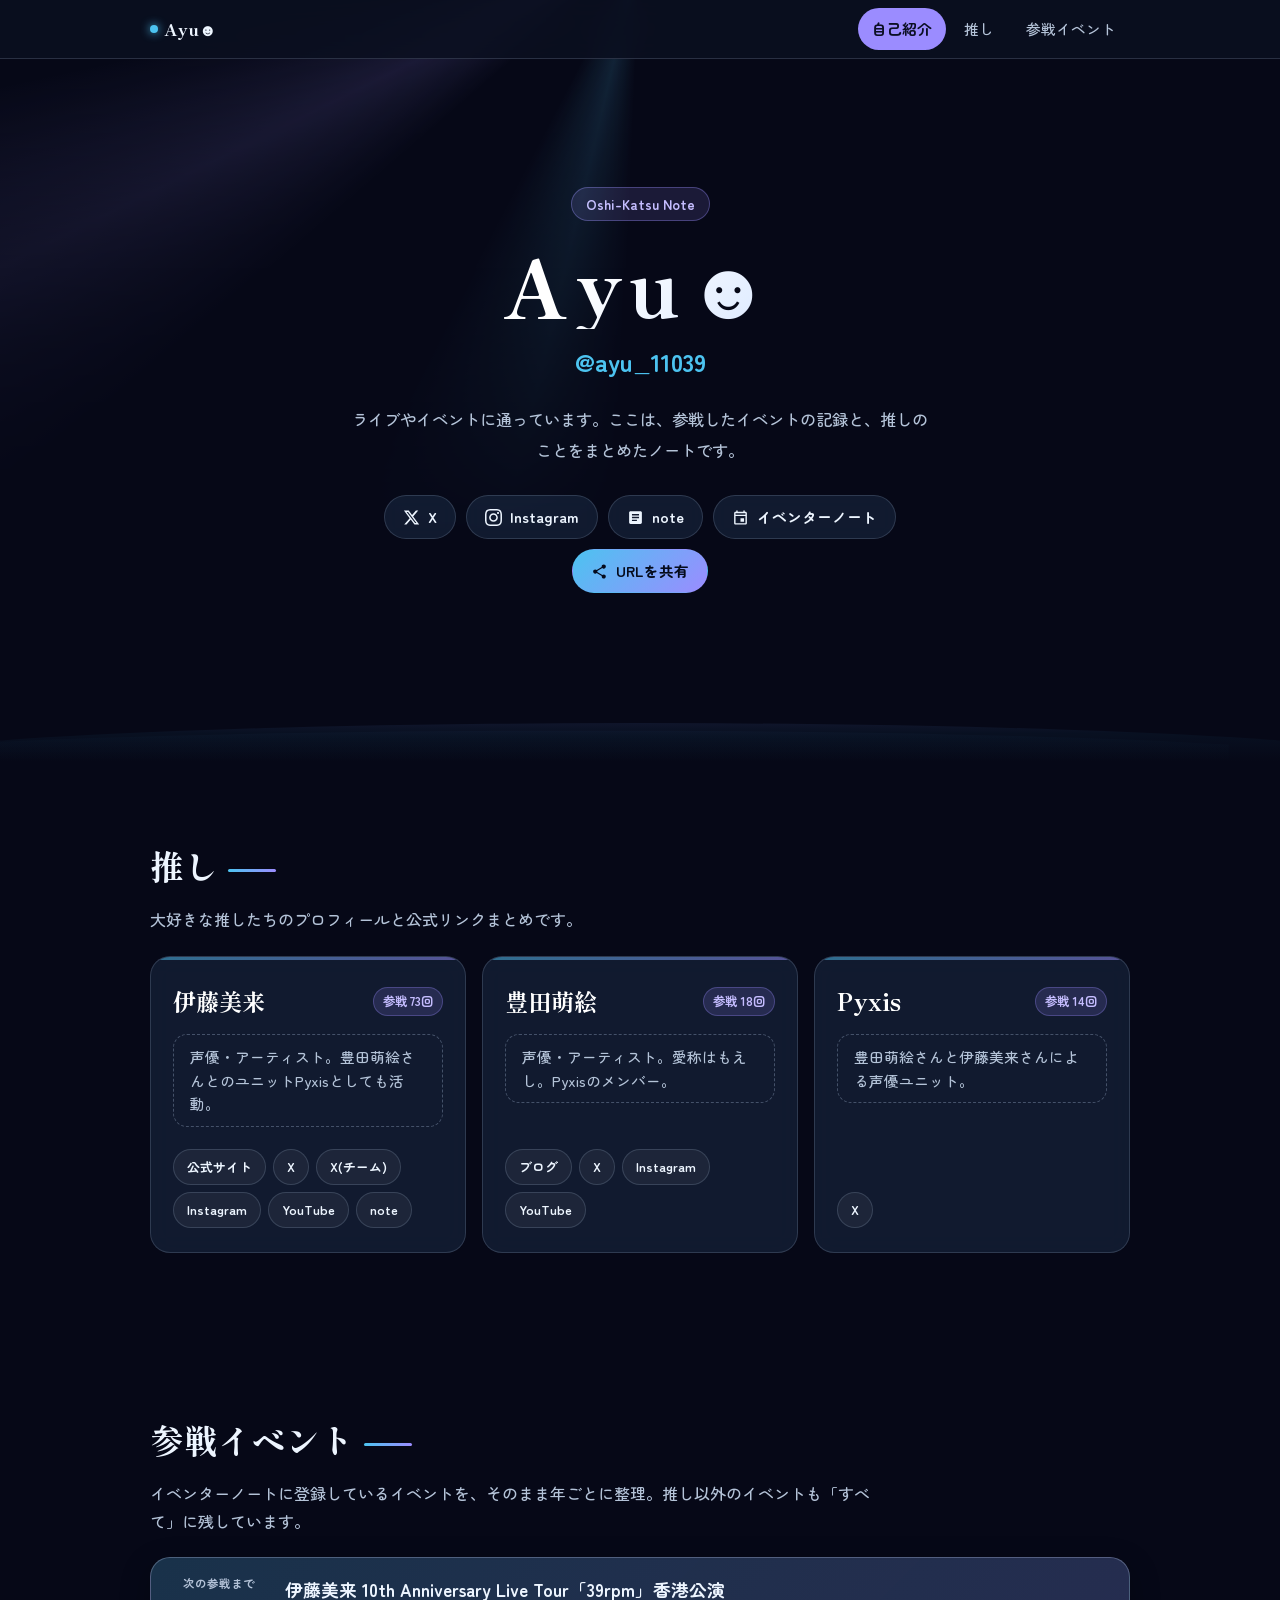
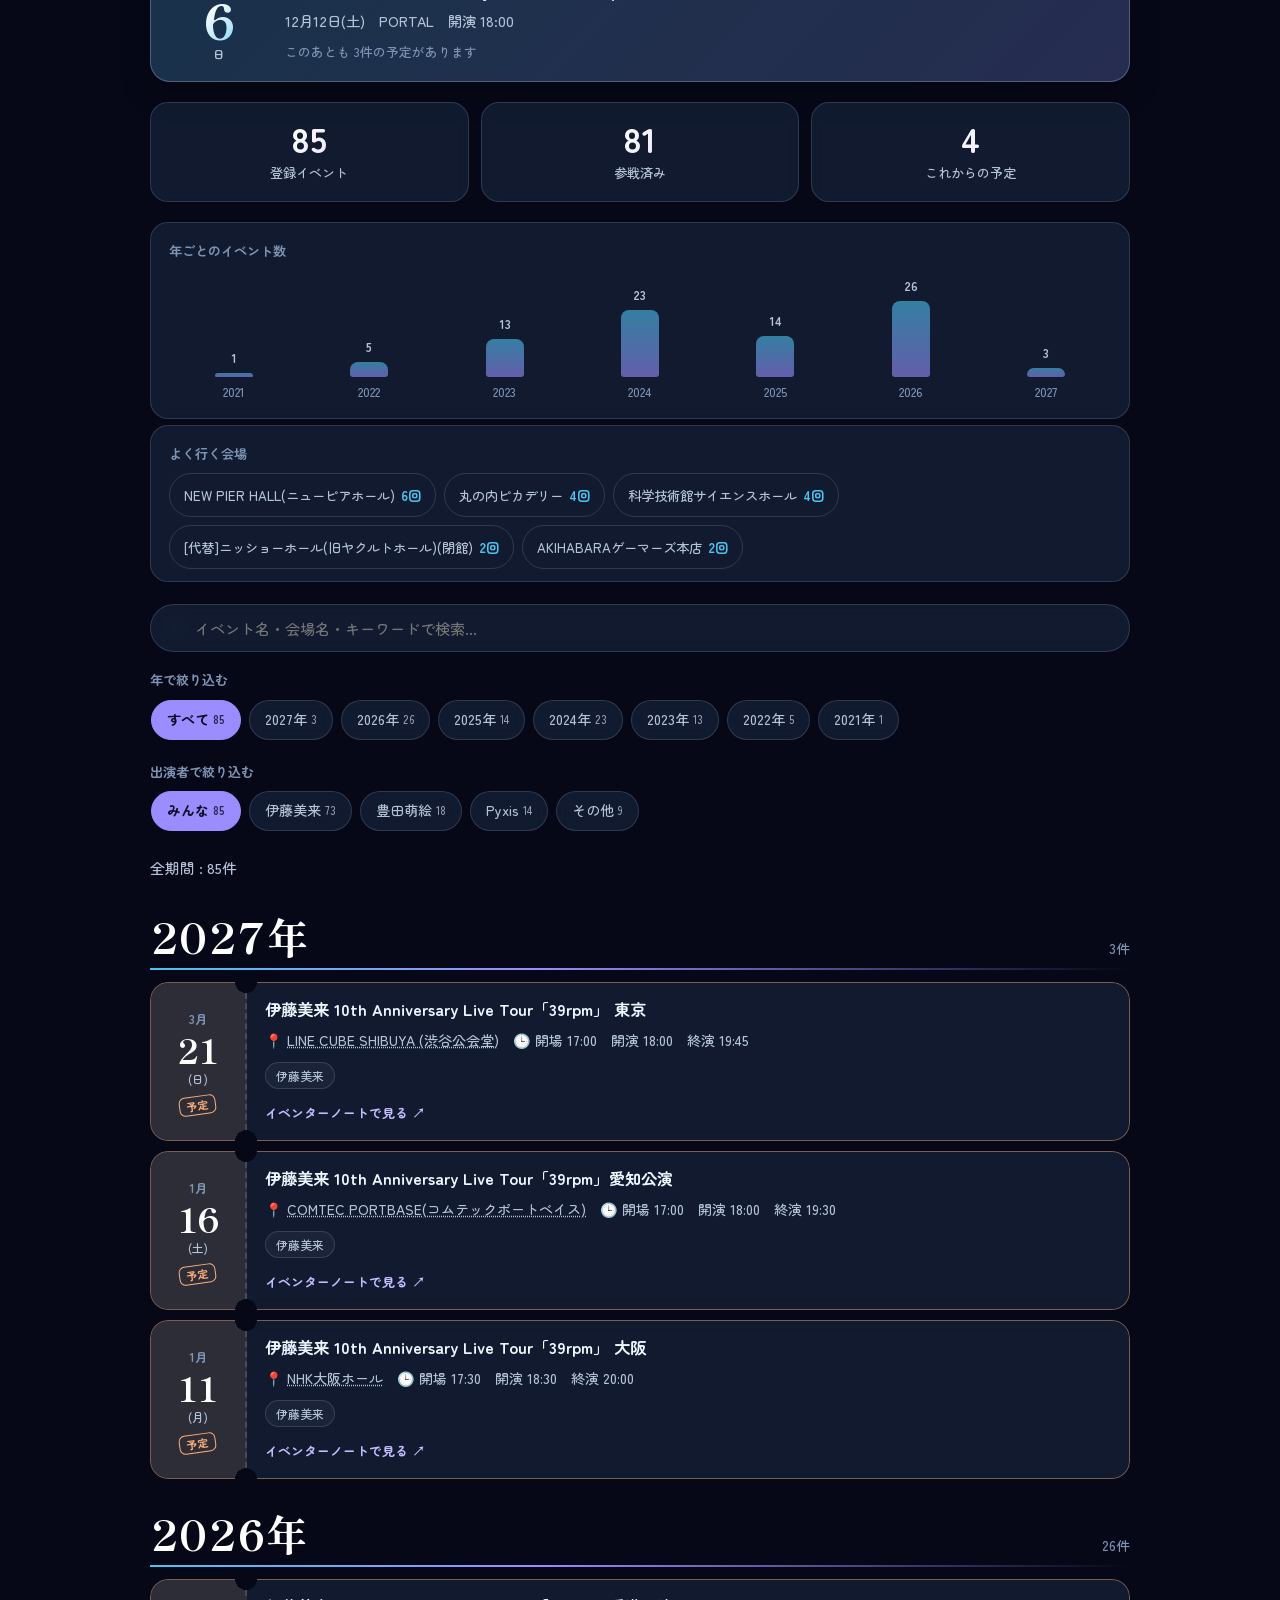
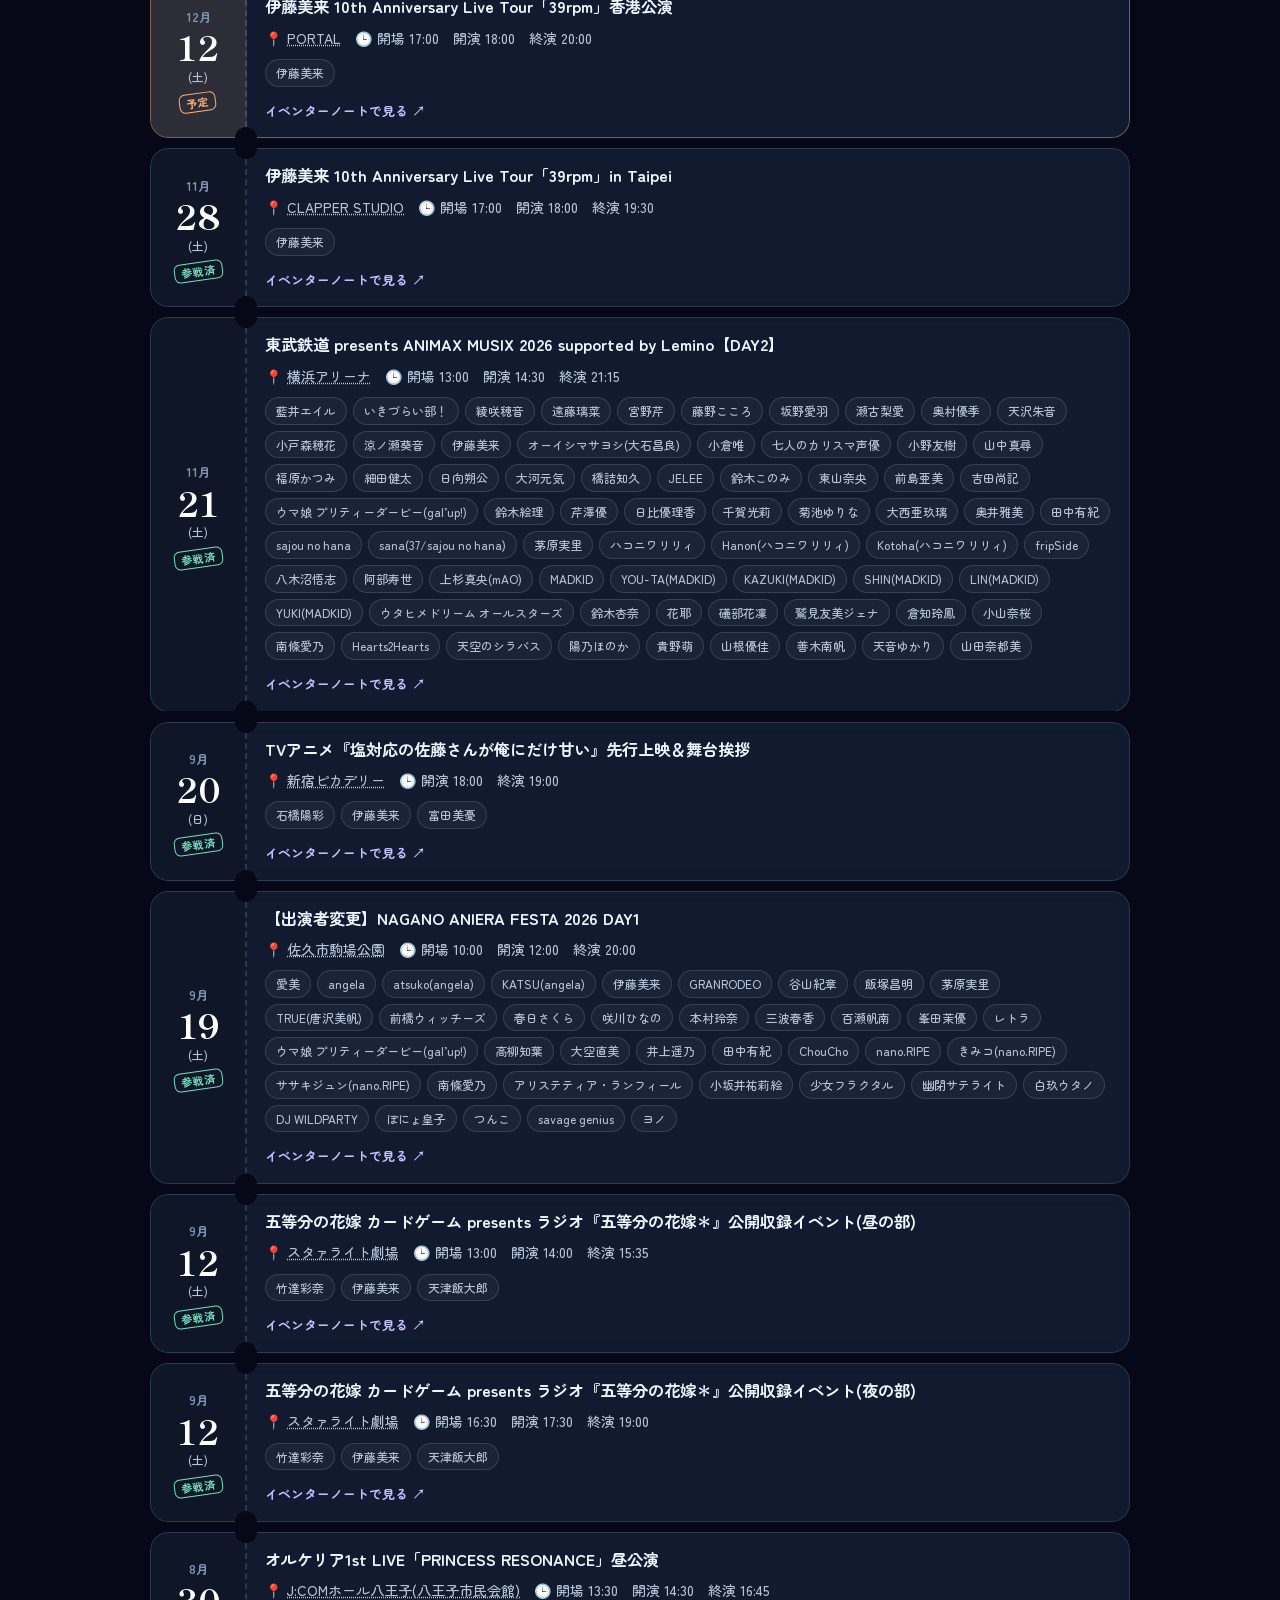
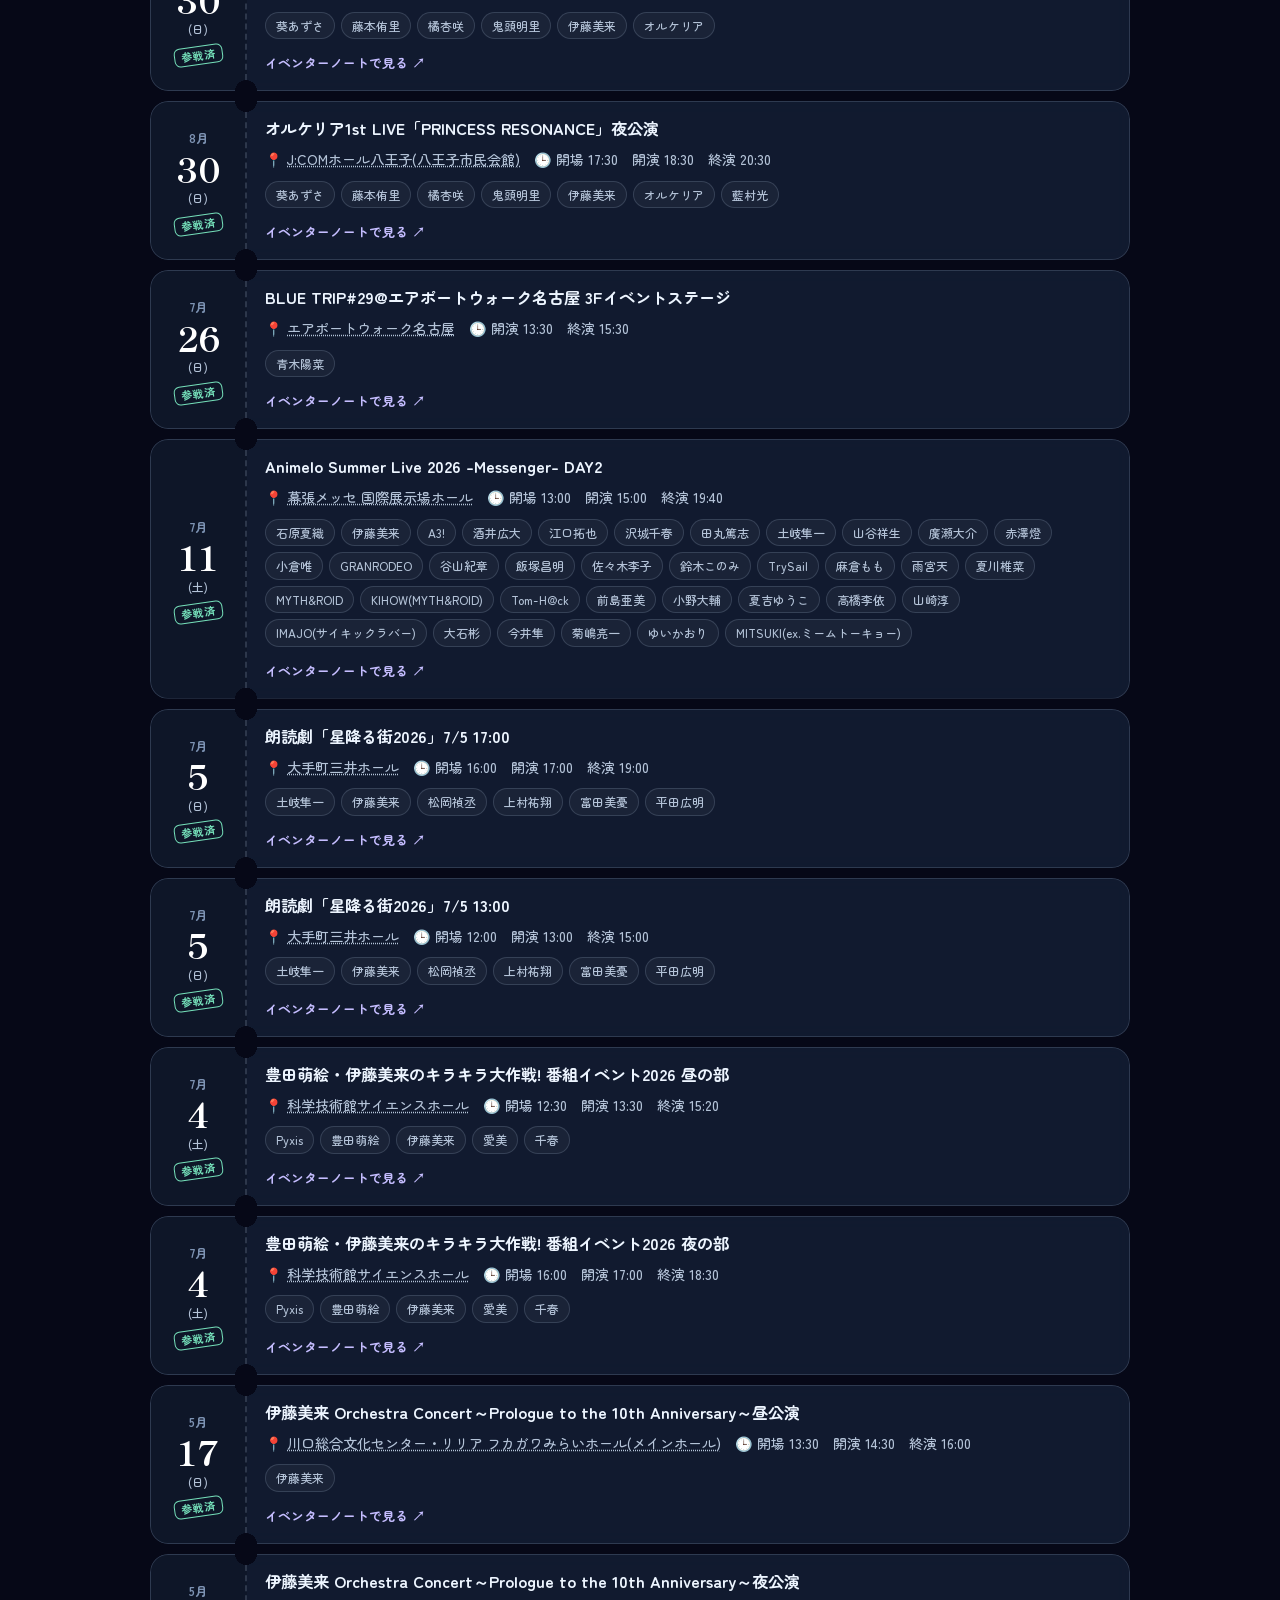
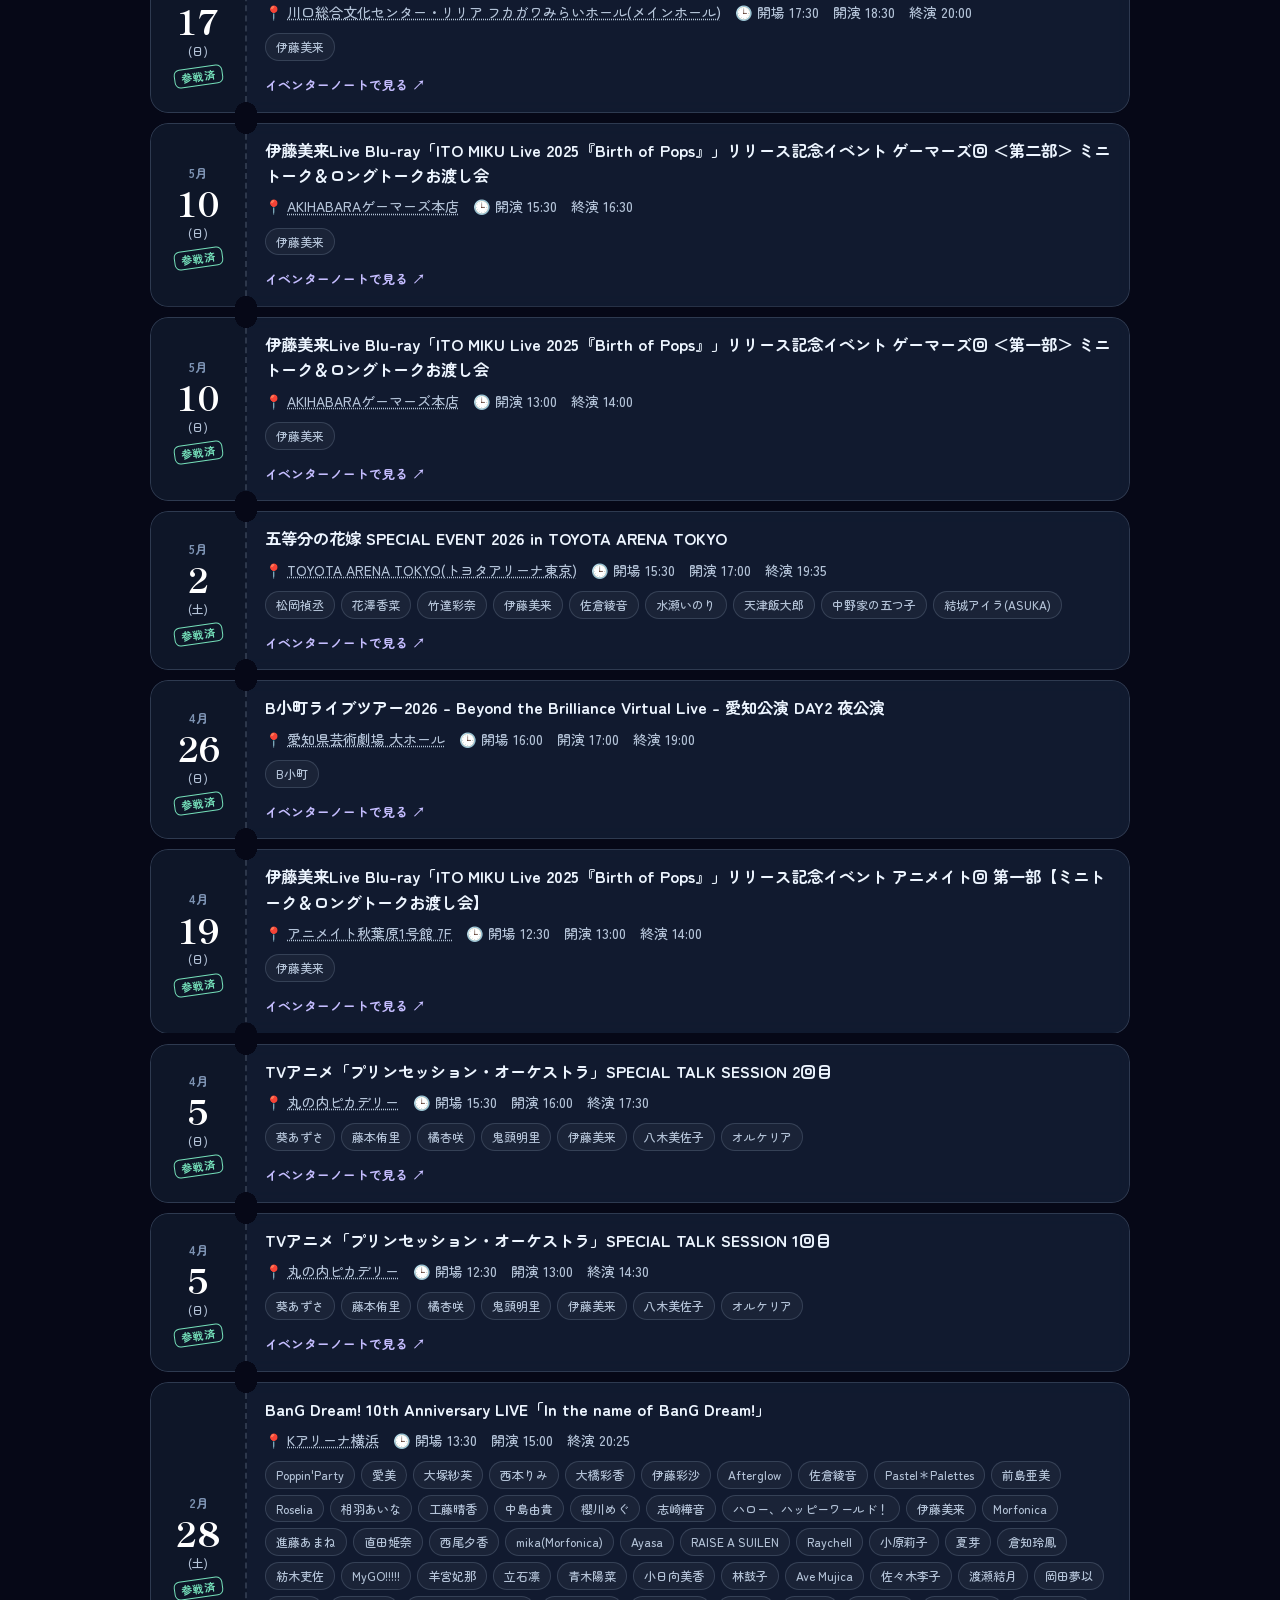
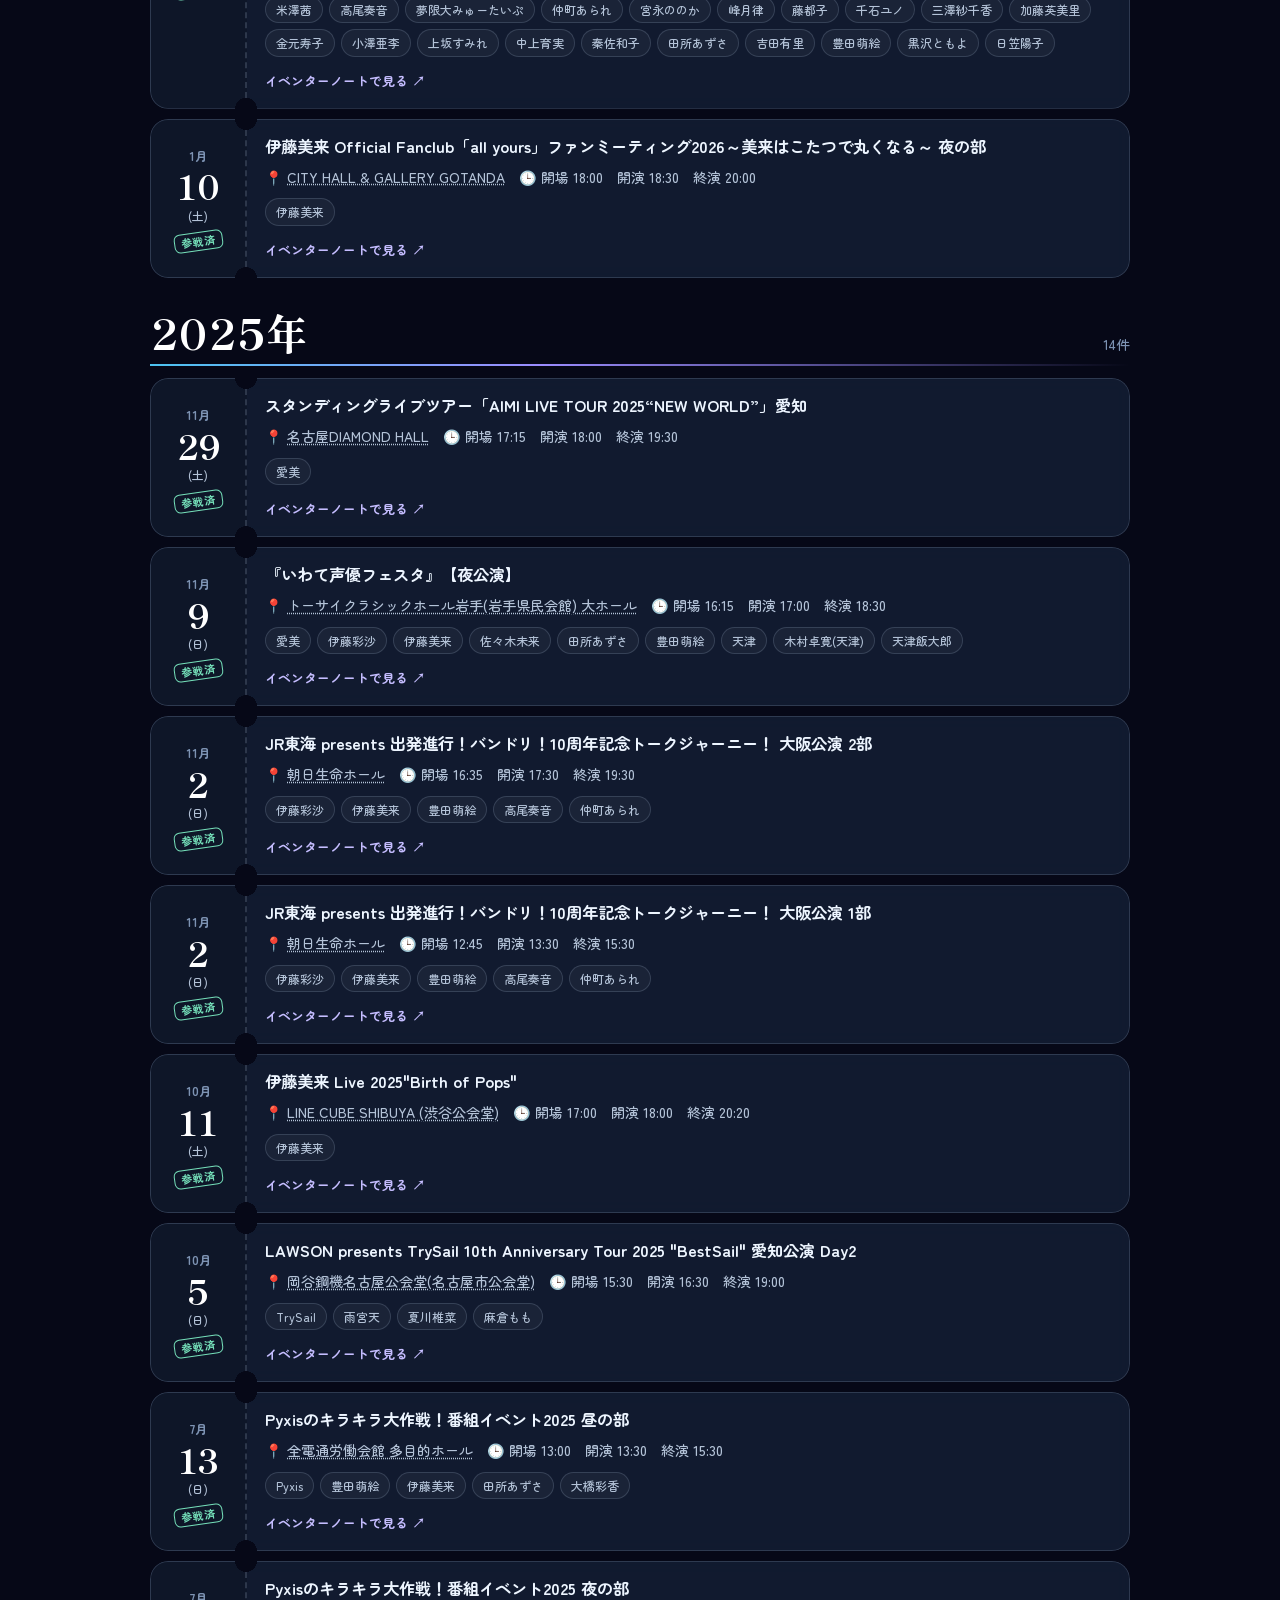
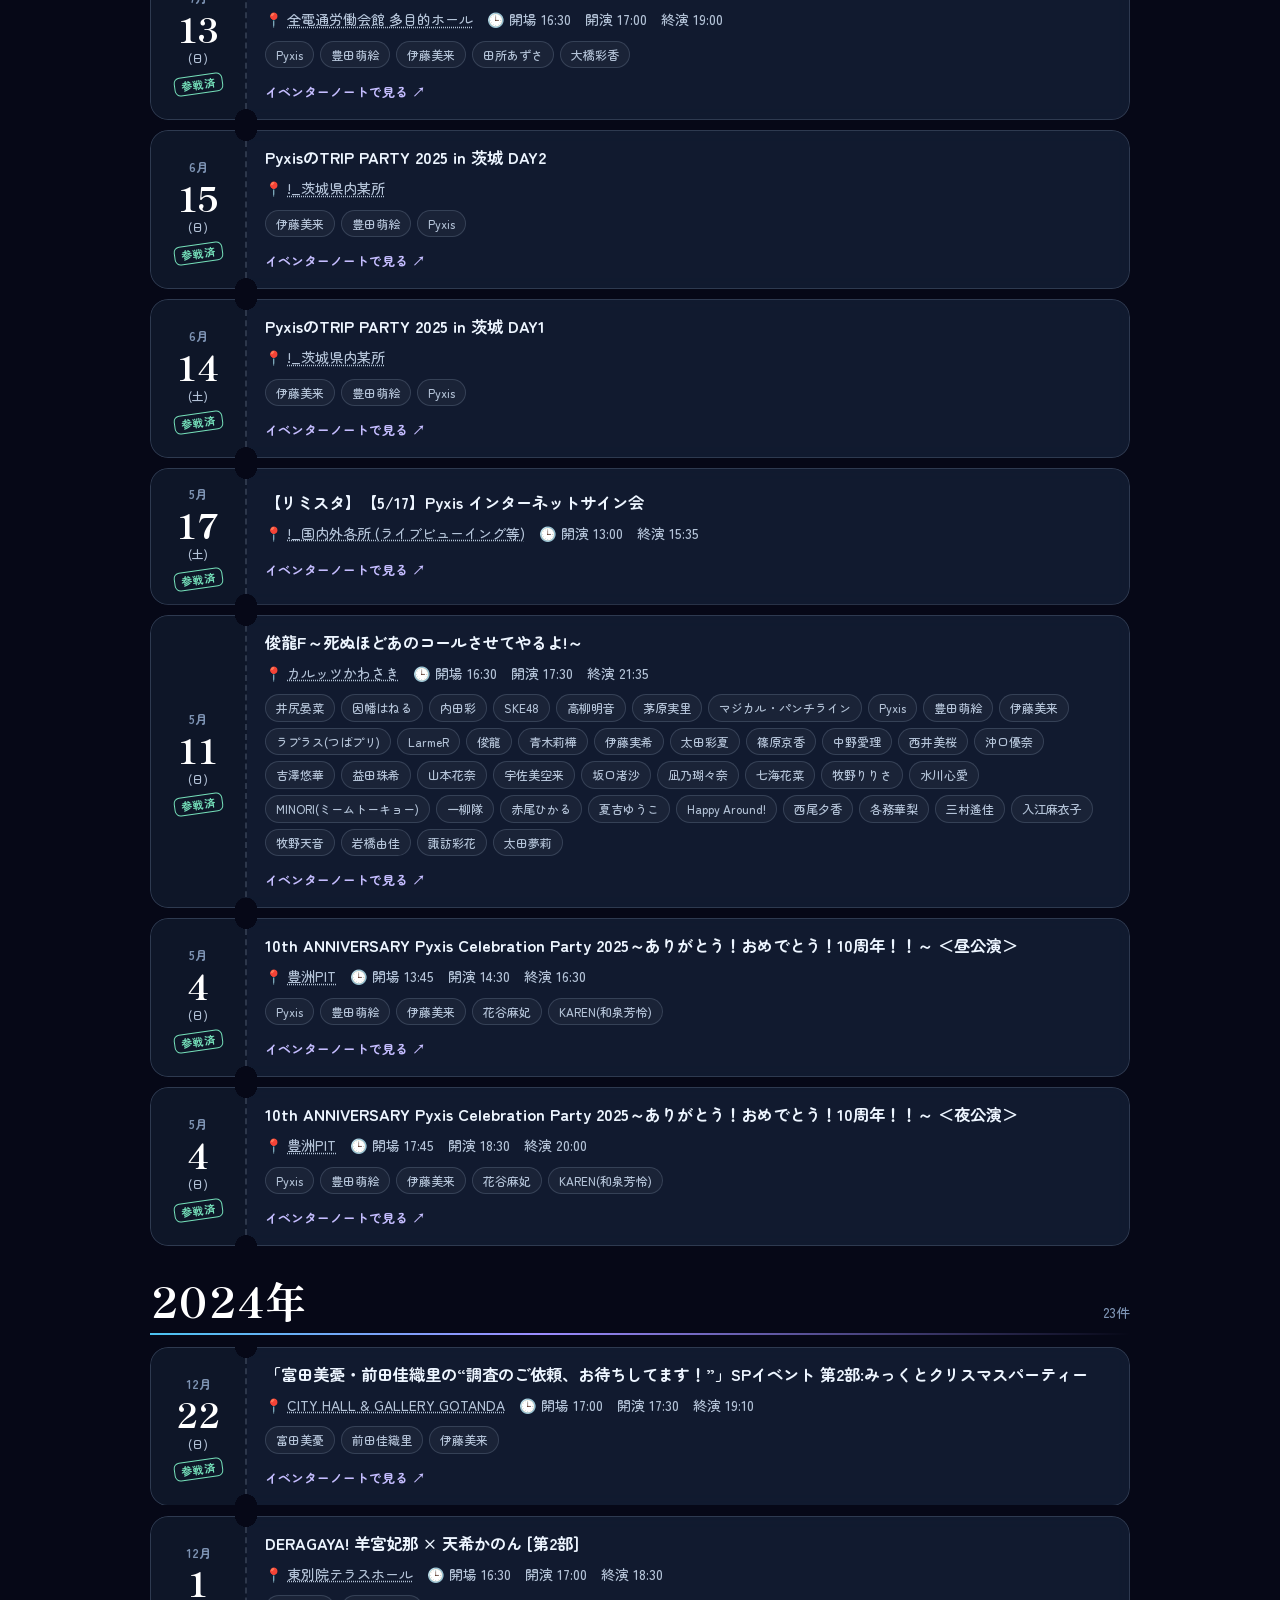
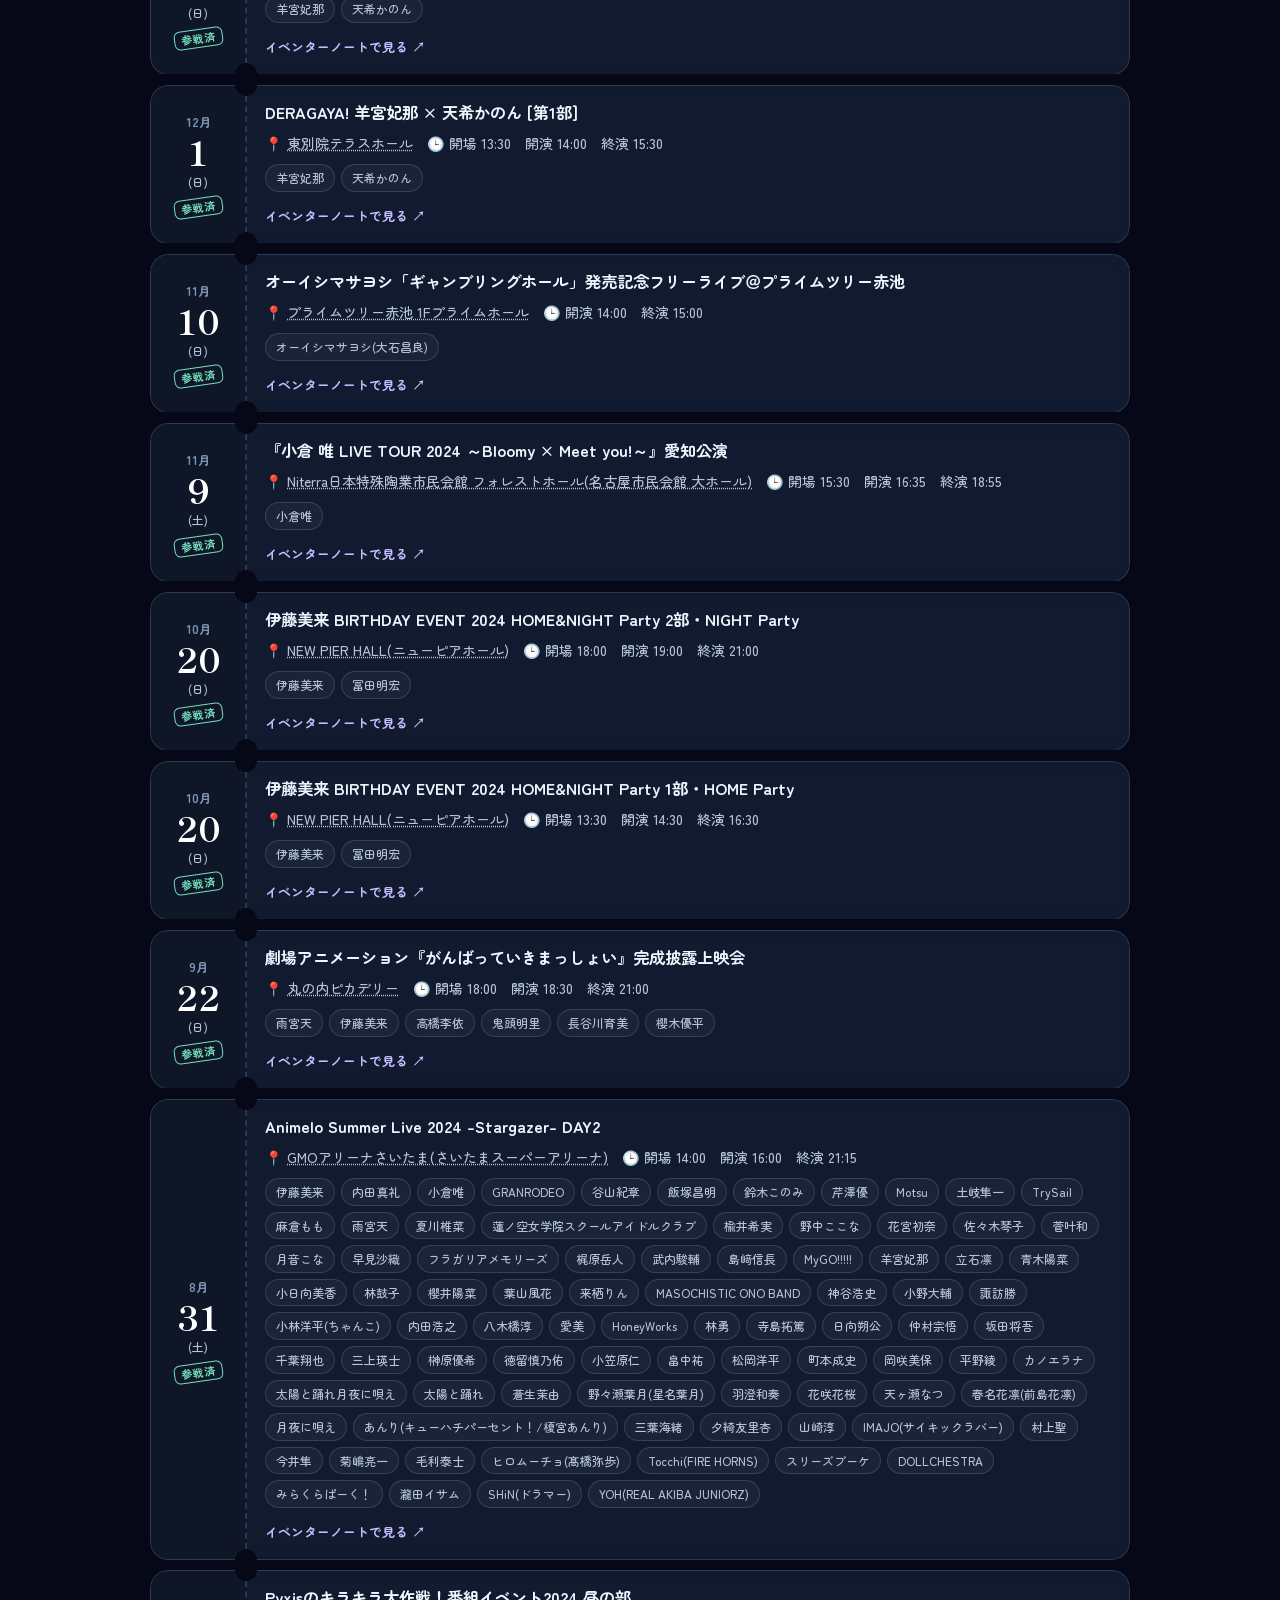
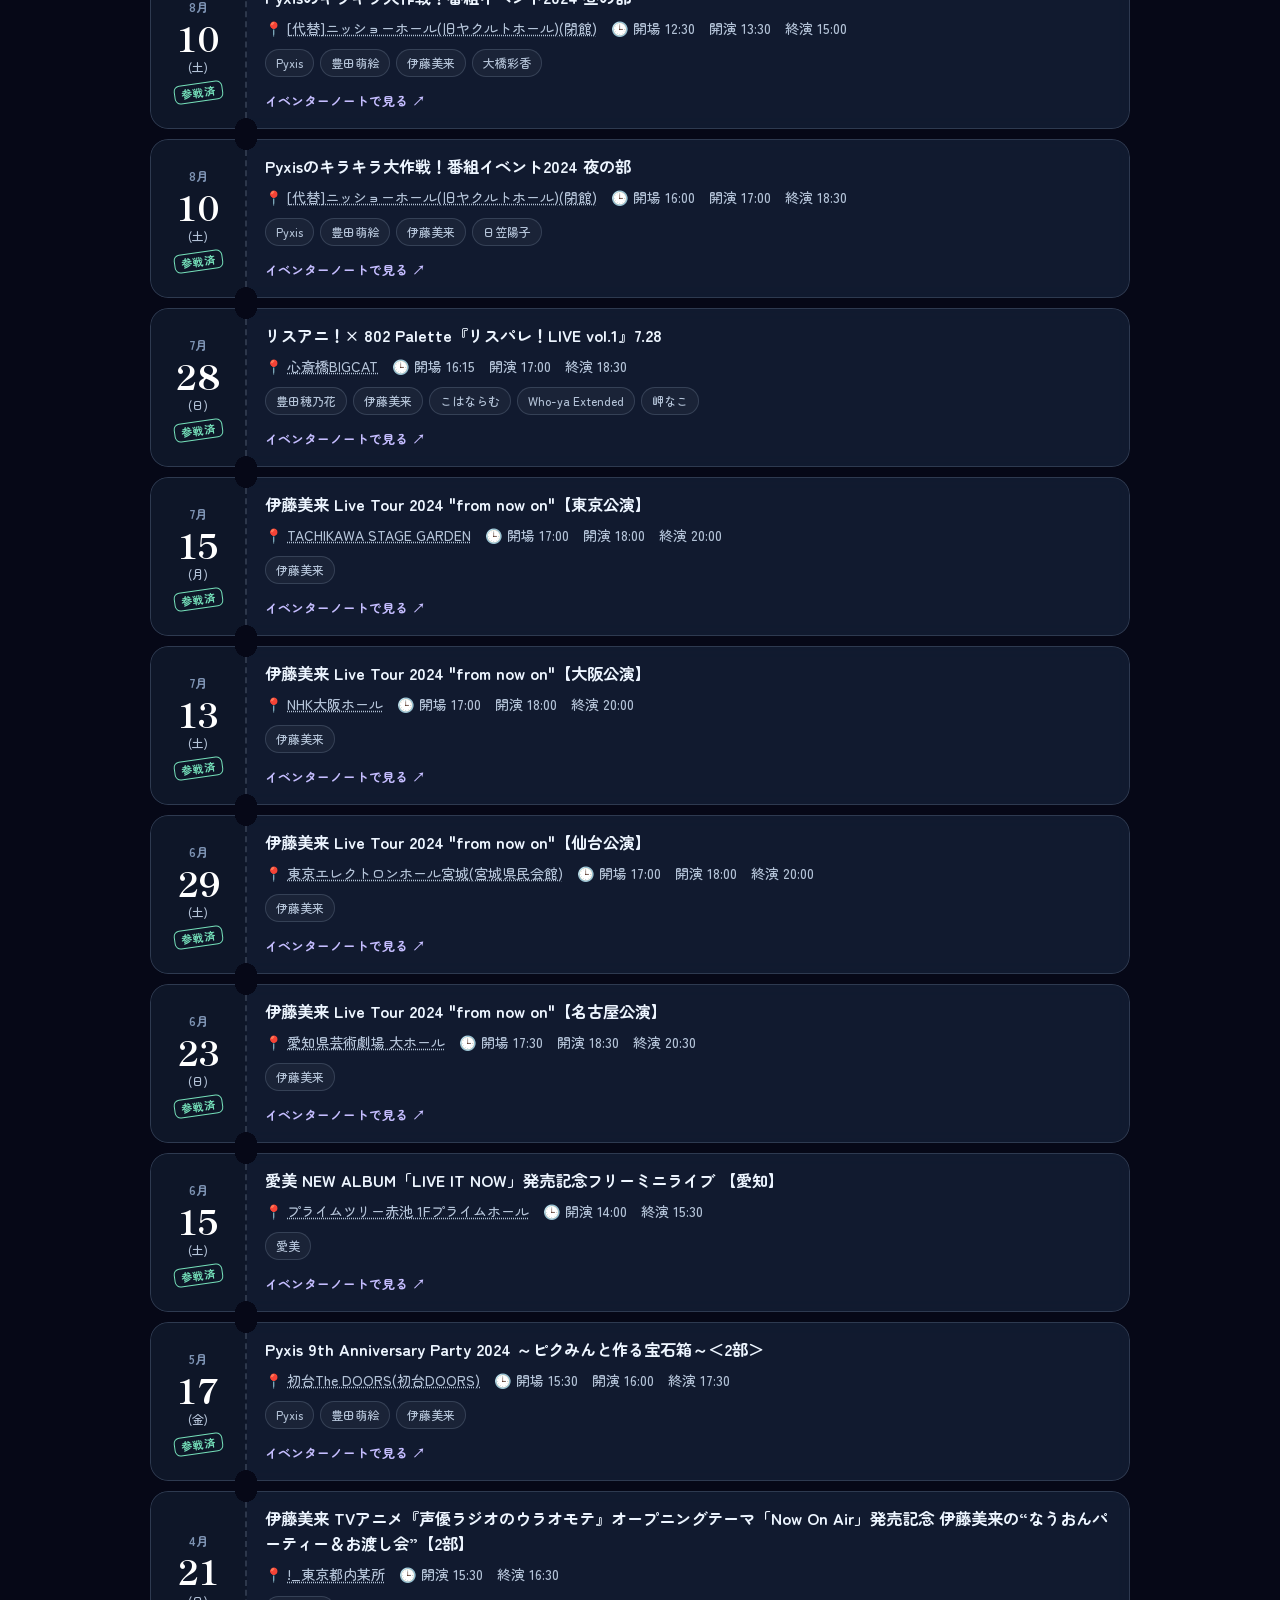
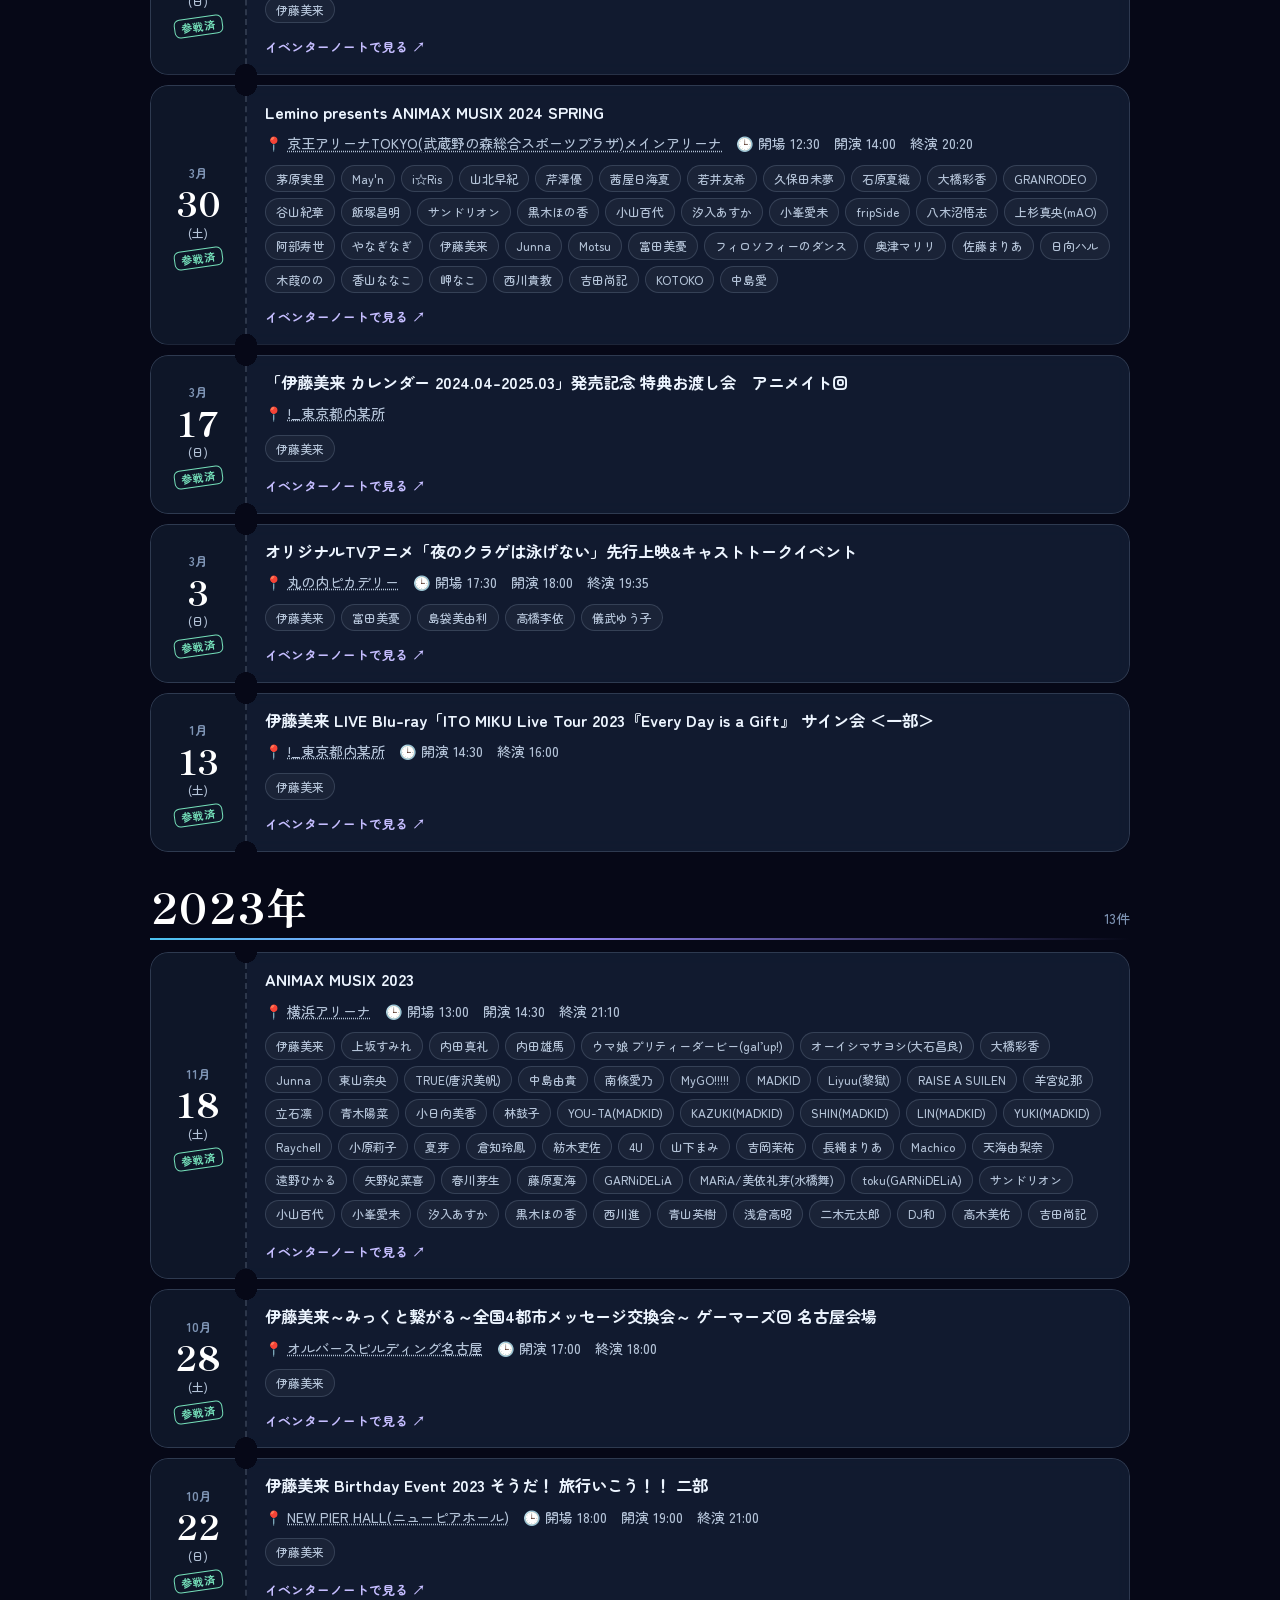
==== commit 7eb9ccf7: "Keep original main notebook unchanged" ====
--- a/index.html
+++ b/index.html
@@ -1,2052 +1,1944 @@
-<!DOCTYPE html>
-<html lang="ja">
-<head>
-    <meta charset="utf-8">
-    <meta name="viewport" content="width=device-width, initial-scale=1, viewport-fit=cover">
-    
-    <!-- 基本情報 -->
-    <title>Ayu(@ayu_11039)</title>
-    <meta name="description" content="伊藤美来さん・豊田萌絵さん・Pyxisを中心に、参戦したライブやイベントの記録と推しの情報をまとめた推し活ノート。イベンターノート連携。">
-    <meta name="author" content="Ayu (@ayu_11039)">
-    <link rel="canonical" href="https://ayu11039.github.io/ayu-oshi-note/">
-    
-    <!-- OGP (Open Graph Protocol) / SNS共有用 -->
-    <meta property="og:title" content="Ayu(@ayu_11039)">
-    <meta property="og:description" content="伊藤美来さん・豊田萌絵さん・Pyxisを中心とした参戦イベント記録＆推し活ノート。これまでの参戦記録とこれからの予定をまとめています。">
-    <meta property="og:type" content="website">
-    <meta property="og:url" content="https://ayu11039.github.io/ayu-oshi-note/">
-    <meta property="og:site_name" content="Ayu 推し活ノート">
-    <meta property="og:locale" content="ja_JP">
-    
-    <!-- Twitter Card -->
-    <meta name="twitter:card" content="summary">
-    <meta name="twitter:site" content="@ayu_11039">
-    <meta name="twitter:creator" content="@ayu_11039">
-    <meta name="twitter:title" content="Ayu(@ayu_11039)">
-    <meta name="twitter:description" content="伊藤美来さん・豊田萌絵さん・Pyxisのライブ・イベント参戦記録まとめ。">
-    
-    <!-- モバイル & テーマ設定 -->
-    <meta name="theme-color" content="#060817">
-    <meta name="color-scheme" content="dark">
-    <meta name="apple-mobile-web-app-capable" content="yes">
-    <meta name="apple-mobile-web-app-status-bar-style" content="black-translucent">
-    <meta name="apple-mobile-web-app-title" content="Ayu">
-    
-    <!-- ファビコン (光る星とハートのSVG) -->
-    <link rel="icon" href="data:image/svg+xml,%3Csvg xmlns='http://www.w3.org/2000/svg' viewBox='0 0 100 100'%3E%3Cdefs%3E%3ClinearGradient id='g' x1='0%25' y1='0%25' x2='100%25' y2='100%25'%3E%3Cstop offset='0%25' stop-color='%234CC3F0'/%3E%3Cstop offset='100%25' stop-color='%239B8CFF'/%3E%3C/linearGradient%3E%3C/defs%3E%3Ccircle cx='50' cy='50' r='48' fill='url(%23g)'/%3E%3Cpath d='M50 22 L55 38 L72 38 L58 49 L63 65 L50 55 L37 65 L42 49 L28 38 L45 38 Z' fill='white'/%3E%3C/svg%3E">
-    <link rel="apple-touch-icon" href="data:image/svg+xml,%3Csvg xmlns='http://www.w3.org/2000/svg' viewBox='0 0 100 100'%3E%3Cdefs%3E%3ClinearGradient id='g' x1='0%25' y1='0%25' x2='100%25' y2='100%25'%3E%3Cstop offset='0%25' stop-color='%234CC3F0'/%3E%3Cstop offset='100%25' stop-color='%239B8CFF'/%3E%3C/linearGradient%3E%3C/defs%3E%3Crect width='100' height='100' rx='24' fill='url(%23g)'/%3E%3Cpath d='M50 24 L55 40 L72 40 L58 51 L63 67 L50 57 L37 67 L42 51 L28 40 L45 40 Z' fill='white'/%3E%3C/svg%3E">
-    
-    <!-- Google Fonts -->
-    <link rel="preconnect" href="https://fonts.googleapis.com">
-    <link rel="preconnect" href="https://fonts.gstatic.com" crossorigin>
-    <link href="https://fonts.googleapis.com/css2?family=Zen+Maru+Gothic:wght@500;700&display=swap" rel="stylesheet">
-    
-    <style>
-        :root {
-            --ink: #edf5ff;
-            --muted: #b4c3d8;
-            --dim: #7d93b3;
-            --bg-base: #060817;
-            --card: rgba(20, 31, 53, 0.82);
-            --card-hover: rgba(28, 44, 74, 0.92);
-            --panel: #18243b;
-            --line: rgba(205, 222, 255, 0.16);
-            --line-strong: rgba(205, 222, 255, 0.28);
-            --accent: #9b8cff;
-            --accent2: #4cc3f0;
-            --accent-ink: #c5bdff;
-            --ok: #75e0ba;
-            --future: #ffb078;
-            --radius: 20px;
-            --radius-sm: 12px;
-            --font: "Zen Maru Gothic", -apple-system, BlinkMacSystemFont, "Hiragino Maru Gothic ProN", "Hiragino Sans", "Yu Gothic UI", sans-serif;
-            color-scheme: dark;
-        }
-
-        * {
-            box-sizing: border-box;
-            margin: 0;
-            padding: 0;
-        }
-
-        html {
-            scroll-behavior: smooth;
-            scroll-padding-top: 76px;
-            -webkit-text-size-adjust: 100%;
-            background: var(--bg-base);
-            color: var(--ink);
-        }
-
-        body {
-            font: 500 1rem/1.8 var(--font);
-            color: var(--ink);
-            background: var(--bg-base);
-            min-height: 100vh;
-            overflow-x: hidden;
-            position: relative;
-        }
-
-        a {
-            color: var(--accent-ink);
-            text-decoration: none;
-            transition: color .2s ease;
-        }
-
-        a:hover {
-            color: #fff;
-        }
-
-        button {
-            font: inherit;
-            color: inherit;
-            border: none;
-            background: none;
-            cursor: pointer;
-        }
-
-        [hidden] {
-            display: none !important;
-        }
-
-        :focus-visible {
-            outline: 3px solid var(--accent);
-            outline-offset: 3px;
-        }
-
-        /* 背景オーロラ & 演出 */
-        .bg {
-            position: fixed;
-            inset: 0;
-            z-index: -3;
-            overflow: hidden;
-            background: #060817;
-            pointer-events: none;
-        }
-
-        .bg::before {
-            content: "";
-            position: absolute;
-            inset: -20% -10%;
-            background:
-                radial-gradient(54% 36% at 16% 26%, rgba(56, 189, 248, .36), transparent 70%),
-                radial-gradient(48% 40% at 84% 16%, rgba(139, 92, 246, .44), transparent 70%),
-                radial-gradient(52% 34% at 62% 84%, rgba(236, 72, 153, .24), transparent 72%),
-                radial-gradient(42% 28% at 24% 88%, rgba(45, 212, 191, .22), transparent 70%),
-                linear-gradient(180deg, #05071a 0%, #0a1033 52%, #0c0a26 100%);
-            animation: bgSlide 44s ease-in-out infinite alternate;
-        }
-
-        .bg::after {
-            content: "";
-            position: absolute;
-            inset: -10% -15% 35% -15%;
-            background: repeating-linear-gradient(100deg, rgba(56, 189, 248, 0) 0 70px, rgba(56, 189, 248, .10) 105px, rgba(139, 92, 246, .12) 150px, rgba(236, 72, 153, .06) 185px, rgba(56, 189, 248, 0) 240px);
-            -webkit-mask-image: linear-gradient(180deg, transparent 0, #000 32%, transparent 88%);
-            mask-image: linear-gradient(180deg, transparent 0, #000 32%, transparent 88%);
-            animation: curtain 26s ease-in-out infinite alternate;
-            will-change: transform;
-        }
-
-        .orbs {
-            position: fixed;
-            inset: 0;
-            z-index: -2;
-            pointer-events: none;
-            overflow: hidden;
-        }
-
-        .orbs i {
-            position: absolute;
-            border-radius: 50%;
-            mix-blend-mode: screen;
-            opacity: .75;
-            will-change: transform;
-        }
-
-        .orbs i:nth-child(1) {
-            width: 55vmax;
-            height: 55vmax;
-            left: -18vmax;
-            top: -18vmax;
-            background: radial-gradient(circle, rgba(56, 189, 248, .50) 0, transparent 68%);
-            animation: drift1 38s ease-in-out infinite alternate;
-        }
-
-        .orbs i:nth-child(2) {
-            width: 48vmax;
-            height: 48vmax;
-            right: -16vmax;
-            top: 25vh;
-            background: radial-gradient(circle, rgba(139, 92, 246, .52) 0, transparent 68%);
-            animation: drift2 46s ease-in-out infinite alternate;
-        }
-
-        .orbs i:nth-child(3) {
-            width: 40vmax;
-            height: 40vmax;
-            left: 20vw;
-            bottom: -20vmax;
-            background: radial-gradient(circle, rgba(236, 72, 153, .38) 0, transparent 68%);
-            animation: drift3 52s ease-in-out infinite alternate;
-        }
-
-        .bubbles {
-            position: fixed;
-            inset: 0;
-            z-index: -1;
-            width: 100%;
-            height: 100%;
-            pointer-events: none;
-        }
-
-        .progress {
-            position: fixed;
-            top: 0;
-            left: 0;
-            right: 0;
-            height: 3px;
-            z-index: 50;
-            background: linear-gradient(90deg, var(--accent2), var(--accent));
-            transform: scaleX(0);
-            transform-origin: 0 50%;
-        }
-
-        .wrap {
-            max-width: 1040px;
-            margin: 0 auto;
-            padding-inline: max(clamp(16px, 4vw, 30px), env(safe-area-inset-left));
-            padding-right: max(clamp(16px, 4vw, 30px), env(safe-area-inset-right));
-        }
-
-        /* ナビゲーションバー */
-        .nav {
-            position: sticky;
-            top: 0;
-            z-index: 30;
-            background: rgba(11, 16, 32, 0.85);
-            border-bottom: 1px solid var(--line);
-            backdrop-filter: blur(16px);
-            -webkit-backdrop-filter: blur(16px);
-            padding-top: env(safe-area-inset-top);
-        }
-
-        .nav .wrap {
-            display: flex;
-            align-items: center;
-            gap: 12px;
-            min-height: 58px;
-        }
-
-        .brand {
-            font-weight: 700;
-            font-size: 1.05rem;
-            white-space: nowrap;
-            color: var(--ink);
-            display: flex;
-            align-items: center;
-            gap: 6px;
-        }
-
-        .brand-dot {
-            width: 8px;
-            height: 8px;
-            border-radius: 50%;
-            background: var(--accent2);
-            box-shadow: 0 0 10px var(--accent2);
-        }
-
-        .links {
-            display: flex;
-            gap: 4px;
-            margin-left: auto;
-            overflow: auto;
-            scrollbar-width: none;
-        }
-
-        .links::-webkit-scrollbar {
-            display: none;
-        }
-
-        .links a {
-            padding: 8px 14px;
-            border-radius: 999px;
-            color: var(--muted);
-            white-space: nowrap;
-            font-size: .92rem;
-            transition: all .2s ease;
-        }
-
-        .links a:hover {
-            color: #fff;
-            background: var(--line);
-        }
-
-        .links a[aria-current="true"] {
-            background: var(--accent);
-            color: #0b0f24;
-            font-weight: 700;
-        }
-
-        /* ヒーローセクション */
-        .hero {
-            position: relative;
-            overflow: hidden;
-            display: grid;
-            place-items: center;
-            text-align: center;
-            min-height: min(78svh, 720px);
-            padding: 80px 0 120px;
-        }
-
-        .hero .wrap {
-            position: relative;
-            z-index: 1;
-            max-width: 680px;
-        }
-
-        .badge-user {
-            display: inline-flex;
-            align-items: center;
-            gap: 6px;
-            padding: 4px 14px;
-            border-radius: 999px;
-            background: rgba(155, 140, 255, 0.14);
-            border: 1px solid rgba(155, 140, 255, 0.35);
-            color: var(--accent-ink);
-            font-size: .85rem;
-            font-weight: 700;
-            margin-bottom: 1rem;
-        }
-
-        .hero h1 {
-            font-size: clamp(2.6rem, 9vw, 5rem);
-            line-height: 1.15;
-            letter-spacing: .04em;
-            margin: 0;
-            font-weight: 700;
-            background: linear-gradient(135deg, #ffffff 40%, #c2d9ff 100%);
-            -webkit-background-clip: text;
-            -webkit-text-fill-color: transparent;
-        }
-
-        .hero h1 .ch {
-            display: inline-block;
-            animation: drop .85s cubic-bezier(.2, .8, .2, 1) backwards;
-            animation-delay: calc(var(--i) * 60ms + 60ms);
-        }
-
-        .id {
-            font-size: clamp(1.2rem, 3.5vw, 1.55rem);
-            font-weight: 700;
-            color: var(--accent2);
-            margin: .4em 0 .8em;
-            display: inline-flex;
-            align-items: center;
-            gap: 4px;
-        }
-
-        .bio {
-            max-width: 36em;
-            margin: 0 auto 1.8em;
-            color: var(--muted);
-            font-size: 1.02rem;
-            line-height: 1.9;
-        }
-
-        .acc {
-            display: flex;
-            flex-wrap: wrap;
-            justify-content: center;
-            gap: 10px;
-        }
-
-        /* ボタンスタイル */
-        .btn {
-            display: inline-flex;
-            align-items: center;
-            justify-content: center;
-            gap: 8px;
-            min-height: 44px;
-            padding: 0 18px;
-            border-radius: 999px;
-            border: 1.5px solid var(--accent);
-            background: var(--accent);
-            color: #0b0f24;
-            font-weight: 700;
-            font-size: .92rem;
-            cursor: pointer;
-            transition: all .25s ease;
-        }
-
-        .btn svg {
-            width: 17px;
-            height: 17px;
-            fill: currentColor;
-            flex-shrink: 0;
-        }
-
-        .btn.soft {
-            background: var(--card);
-            border-color: var(--line);
-            color: var(--ink);
-            backdrop-filter: blur(8px);
-            -webkit-backdrop-filter: blur(8px);
-        }
-
-        .btn.soft:hover {
-            background: var(--card-hover);
-            border-color: var(--accent);
-            color: #fff;
-            transform: translateY(-2px);
-            box-shadow: 0 6px 16px rgba(0, 0, 0, 0.3);
-        }
-
-        .btn.primary {
-            background: linear-gradient(135deg, var(--accent2), var(--accent));
-            border-color: transparent;
-            color: #050b1c;
-        }
-
-        .btn.primary:hover {
-            transform: translateY(-2px);
-            box-shadow: 0 6px 20px rgba(76, 195, 240, 0.4);
-        }
-
-        .wave {
-            --wh: 72px;
-            position: absolute;
-            left: 0;
-            right: 0;
-            bottom: -1px;
-            height: var(--wh);
-            background: linear-gradient(180deg, rgba(155, 140, 255, .25), rgba(56, 189, 248, .05) 60%, transparent);
-            clip-path: ellipse(60% 54% at 50% 100%);
-            opacity: .9;
-            pointer-events: none;
-        }
-
-        .wave.w2 {
-            --wh: 58px;
-            opacity: .35;
-            transform: translateX(-4%);
-            animation: waveAnim 15s linear infinite;
-        }
-
-        /* セクション共通 */
-        .block {
-            padding-block: clamp(48px, 7vw, 82px);
-        }
-
-        .block h2 {
-            font-size: clamp(1.6rem, 4.5vw, 2.1rem);
-            margin: 0 0 .5em;
-            line-height: 1.35;
-            font-weight: 700;
-            display: flex;
-            align-items: center;
-            gap: 10px;
-        }
-
-        .block h2::after {
-            content: "";
-            display: block;
-            width: 48px;
-            height: 3px;
-            border-radius: 2px;
-            background: linear-gradient(90deg, var(--accent2), var(--accent));
-            margin-top: .3em;
-        }
-
-        .lead {
-            max-width: 46em;
-            color: var(--muted);
-            margin: 0 0 1.4em;
-            line-height: 1.75;
-        }
-
-        /* 推しセクション (Oshi) */
-        .oshi {
-            display: grid;
-            gap: 16px;
-        }
-
-        @media(min-width: 760px) {
-            .oshi {
-                grid-template-columns: repeat(3, 1fr);
-            }
-        }
-
-        .tile {
-            display: flex;
-            flex-direction: column;
-            gap: 12px;
-            min-height: 200px;
-            padding: 24px 22px;
-            background: var(--card);
-            border: 1px solid var(--line);
-            border-radius: var(--radius);
-            backdrop-filter: blur(12px);
-            -webkit-backdrop-filter: blur(12px);
-            transition: all .25s ease;
-            position: relative;
-            overflow: hidden;
-        }
-
-        .tile::before {
-            content: "";
-            position: absolute;
-            top: 0;
-            left: 0;
-            right: 0;
-            height: 3px;
-            background: linear-gradient(90deg, var(--accent2), var(--accent));
-            opacity: .5;
-            transition: opacity .25s ease;
-        }
-
-        .tile:hover {
-            transform: translateY(-4px);
-            border-color: var(--accent);
-            box-shadow: 0 12px 28px rgba(0, 0, 0, 0.4);
-        }
-
-        .tile:hover::before {
-            opacity: 1;
-        }
-
-        .tile-head {
-            display: flex;
-            align-items: center;
-            justify-content: space-between;
-            gap: 8px;
-        }
-
-        .tile h3 {
-            margin: 0;
-            font-size: 1.45rem;
-            font-weight: 700;
-            color: #fff;
-        }
-
-        .count-badge {
-            font-size: .78rem;
-            padding: 2px 9px;
-            border-radius: 999px;
-            background: rgba(155, 140, 255, 0.16);
-            color: var(--accent-ink);
-            border: 1px solid rgba(155, 140, 255, 0.3);
-            white-space: nowrap;
-            font-weight: 700;
-        }
-
-        .tile p.memo {
-            margin: 0;
-            color: var(--muted);
-            font-size: .92rem;
-            line-height: 1.6;
-        }
-
-        .pls {
-            display: flex;
-            flex-wrap: wrap;
-            gap: 7px;
-            margin-top: auto;
-            padding-top: 10px;
-        }
-
-        .pl {
-            display: inline-flex;
-            align-items: center;
-            gap: 5px;
-            min-height: 36px;
-            padding: 0 13px;
-            border-radius: 999px;
-            border: 1px solid var(--line);
-            background: rgba(255, 255, 255, 0.05);
-            color: var(--ink);
-            font-size: .8rem;
-            font-weight: 700;
-            transition: all .2s ease;
-        }
-
-        .pl:hover {
-            border-color: var(--accent);
-            background: var(--accent);
-            color: #0b0f24;
-            transform: translateY(-1px);
-        }
-
-        /* 参戦イベント統計バー */
-        .statbar {
-            display: grid;
-            grid-template-columns: repeat(3, 1fr);
-            gap: 12px;
-            margin: 20px 0;
-        }
-
-        .stat {
-            padding: 16px 18px;
-            background: var(--card);
-            border: 1px solid var(--line);
-            border-radius: 18px;
-            backdrop-filter: blur(8px);
-            -webkit-backdrop-filter: blur(8px);
-            text-align: center;
-            transition: transform .2s ease;
-        }
-
-        .stat:hover {
-            transform: translateY(-2px);
-            border-color: var(--line-strong);
-        }
-
-        .stat b {
-            display: block;
-            font-size: clamp(1.6rem, 3.8vw, 2.2rem);
-            line-height: 1.1;
-            font-weight: 700;
-            background: linear-gradient(135deg, #ffffff 40%, var(--accent-ink) 100%);
-            -webkit-background-clip: text;
-            -webkit-text-fill-color: transparent;
-        }
-
-        .stat small {
-            color: var(--muted);
-            font-size: .82rem;
-            display: block;
-            margin-top: 4px;
-        }
-
-        /* 検索ボックス */
-        .search-wrap {
-            margin: 22px 0 16px;
-            position: relative;
-        }
-
-        .search-box {
-            width: 100%;
-            height: 48px;
-            padding: 0 42px 0 44px;
-            border-radius: 999px;
-            border: 1px solid var(--line);
-            background: var(--card);
-            color: var(--ink);
-            font: inherit;
-            font-size: .94rem;
-            backdrop-filter: blur(8px);
-            -webkit-backdrop-filter: blur(8px);
-            transition: all .2s ease;
-        }
-
-        .search-box:focus {
-            outline: none;
-            border-color: var(--accent);
-            box-shadow: 0 0 0 3px rgba(155, 140, 255, 0.25);
-            background: var(--card-hover);
-        }
-
-        .search-icon {
-            position: absolute;
-            left: 16px;
-            top: 50%;
-            transform: translateY(-50%);
-            width: 18px;
-            height: 18px;
-            fill: var(--dim);
-            pointer-events: none;
-        }
-
-        .search-clear {
-            position: absolute;
-            right: 14px;
-            top: 50%;
-            transform: translateY(-50%);
-            width: 24px;
-            height: 24px;
-            border-radius: 50%;
-            background: rgba(255, 255, 255, 0.12);
-            color: var(--muted);
-            display: grid;
-            place-items: center;
-            font-size: .8rem;
-            cursor: pointer;
-            visibility: hidden;
-            transition: all .2s ease;
-        }
-
-        .search-clear.active {
-            visibility: visible;
-        }
-
-        .search-clear:hover {
-            background: rgba(255, 255, 255, 0.24);
-            color: #fff;
-        }
-
-        /* 絞り込みフィルター */
-        .filter-section {
-            margin: 16px 0;
-        }
-
-        .filter-title {
-            font-size: .82rem;
-            font-weight: 700;
-            color: var(--dim);
-            margin: .9em 0 .45em;
-            display: flex;
-            align-items: center;
-            gap: 6px;
-        }
-
-        .row {
-            display: flex;
-            flex-wrap: wrap;
-            gap: 8px;
-            padding: 2px 1px 8px;
-        }
-
-        .pill {
-            flex: none;
-            min-height: 40px;
-            padding: 0 15px;
-            border-radius: 999px;
-            cursor: pointer;
-            background: var(--card);
-            border: 1px solid var(--line);
-            color: var(--muted);
-            font-size: .88rem;
-            backdrop-filter: blur(8px);
-            -webkit-backdrop-filter: blur(8px);
-            transition: all .2s ease;
-            display: inline-flex;
-            align-items: center;
-            gap: 4px;
-        }
-
-        .pill:hover {
-            border-color: var(--accent);
-            color: #fff;
-            transform: translateY(-1px);
-        }
-
-        .pill[aria-pressed="true"] {
-            background: var(--accent);
-            border-color: var(--accent);
-            color: #0b0f24;
-            font-weight: 700;
-        }
-
-        .pill .n {
-            font-size: .78em;
-            opacity: .8;
-        }
-
-        .count-summary {
-            margin: 14px 0 6px;
-            color: var(--muted);
-            font-size: .92rem;
-            display: flex;
-            align-items: center;
-            justify-content: space-between;
-            flex-wrap: wrap;
-            gap: 8px;
-        }
-
-        /* 年別グループ & チケットカード */
-        .year-group {
-            margin-top: 32px;
-        }
-
-        .year-head {
-            display: flex;
-            align-items: baseline;
-            justify-content: space-between;
-            gap: 12px;
-            margin: 0 0 12px;
-            padding-bottom: 6px;
-            border-bottom: 1px solid var(--line);
-        }
-
-        .year-head h3 {
-            margin: 0;
-            font-size: 1.45rem;
-            font-weight: 700;
-            color: #fff;
-        }
-
-        .year-head small {
-            color: var(--dim);
-            font-size: .85rem;
-        }
-
-        .tickets {
-            list-style: none;
-            margin: 0;
-            padding: 0;
-            display: grid;
-            gap: 10px;
-        }
-
-        .ticket {
-            display: grid;
-            grid-template-columns: 96px minmax(0, 1fr);
-            overflow: hidden;
-            background: var(--card);
-            border: 1px solid var(--line);
-            border-radius: 18px;
-            transition: all .25s ease;
-            backdrop-filter: blur(8px);
-            -webkit-backdrop-filter: blur(8px);
-        }
-
-        .ticket:hover {
-            transform: translateX(4px);
-            border-color: var(--accent);
-            background: var(--card-hover);
-            box-shadow: 0 4px 18px rgba(0, 0, 0, 0.3);
-        }
-
-        .stub {
-            display: flex;
-            flex-direction: column;
-            align-items: center;
-            justify-content: center;
-            padding: 14px 8px;
-            border-right: 2px dashed var(--line);
-            text-align: center;
-            background: rgba(0, 0, 0, 0.15);
-        }
-
-        .stub small.month {
-            font-size: .78rem;
-            color: var(--dim);
-            font-weight: 700;
-        }
-
-        .stub .d {
-            font-size: 2rem;
-            font-weight: 700;
-            line-height: 1;
-            margin: 2px 0;
-            color: #fff;
-        }
-
-        .stub small.wd {
-            font-size: .74rem;
-            color: var(--muted);
-        }
-
-        .status {
-            display: inline-flex;
-            align-items: center;
-            justify-content: center;
-            margin-top: 6px;
-            padding: 2px 8px;
-            border-radius: 999px;
-            font-size: .72rem;
-            line-height: 1.4;
-            font-weight: 700;
-            border: 1px solid currentColor;
-        }
-
-        .status.past {
-            color: var(--ok);
-            background: rgba(117, 224, 186, 0.1);
-        }
-
-        .status.future {
-            color: var(--future);
-            background: rgba(255, 176, 120, 0.12);
-        }
-
-        .info {
-            padding: 14px 18px;
-            min-width: 0;
-            display: flex;
-            flex-direction: column;
-            justify-content: center;
-        }
-
-        .title-line {
-            display: flex;
-            gap: 8px;
-            align-items: flex-start;
-        }
-
-        .info .t {
-            font-weight: 700;
-            font-size: 1.02rem;
-            overflow-wrap: anywhere;
-            color: var(--ink);
-            line-height: 1.55;
-            transition: color .2s ease;
-        }
-
-        .info a.t:hover {
-            color: var(--accent2);
-            text-decoration: underline;
-        }
-
-        .meta-line {
-            display: flex;
-            flex-wrap: wrap;
-            gap: 6px 14px;
-            margin-top: 6px;
-            color: var(--muted);
-            font-size: .88rem;
-        }
-
-        .meta-line span {
-            display: inline-flex;
-            align-items: center;
-            gap: 4px;
-            overflow-wrap: anywhere;
-        }
-
-        .meta-line a.venue-link {
-            color: var(--muted);
-            text-decoration: underline dotted;
-        }
-
-        .meta-line a.venue-link:hover {
-            color: var(--accent2);
-        }
-
-        .tags {
-            display: flex;
-            flex-wrap: wrap;
-            gap: 6px;
-            margin-top: 8px;
-        }
-
-        .tag {
-            padding: 2px 10px;
-            font-size: .75rem;
-            border: 1px solid var(--line);
-            border-radius: 999px;
-            background: rgba(255, 255, 255, 0.04);
-            color: var(--muted);
-            cursor: pointer;
-            transition: all .2s ease;
-        }
-
-        .tag:hover {
-            border-color: var(--accent);
-            color: #fff;
-            background: rgba(155, 140, 255, 0.18);
-        }
-
-        .event-action {
-            margin-top: 8px;
-        }
-
-        .event-action a {
-            font-size: .8rem;
-            font-weight: 700;
-            color: var(--accent-ink);
-            display: inline-flex;
-            align-items: center;
-            gap: 4px;
-        }
-
-        .event-action a:hover {
-            color: #fff;
-            text-decoration: underline;
-        }
-
-        .empty {
-            color: var(--muted);
-            padding: 30px 10px;
-            text-align: center;
-            background: var(--card);
-            border-radius: var(--radius-sm);
-            border: 1px dashed var(--line);
-            margin: 20px 0;
-        }
-
-        .more-area {
-            margin-top: 24px;
-            text-align: center;
-        }
-
-        /* 管理者メンテナンスパネル (通常は非表示、#admin で表示) */
-        .admin-panel {
-            display: none;
-            margin-top: 36px;
-            padding: 20px;
-            background: rgba(24, 36, 59, 0.95);
-            border: 1px dashed var(--line-strong);
-            border-radius: 18px;
-        }
-
-        .admin-panel.open {
-            display: block;
-        }
-
-        .admin-panel summary {
-            cursor: pointer;
-            font-weight: 700;
-            color: var(--accent-ink);
-            padding: 6px 0;
-        }
-
-        .admin-panel textarea {
-            display: block;
-            width: 100%;
-            min-height: 160px;
-            margin-top: 10px;
-            padding: 12px;
-            border: 1px solid var(--line);
-            border-radius: 12px;
-            background: #0d1424;
-            color: var(--ink);
-            font: inherit;
-            font-size: .85rem;
-        }
-
-        .notice {
-            padding: 12px 14px;
-            background: rgba(255, 255, 255, 0.05);
-            border-left: 4px solid var(--accent);
-            border-radius: 0 10px 10px 0;
-            color: var(--muted);
-            font-size: .86rem;
-            margin: 10px 0;
-        }
-
-        .sync-row {
-            display: flex;
-            flex-wrap: wrap;
-            gap: 8px;
-            margin-top: 12px;
-        }
-
-        /* フッター */
-        footer {
-            margin-top: 60px;
-            padding-block: 40px calc(80px + env(safe-area-inset-bottom));
-            color: var(--dim);
-            font-size: .84rem;
-            border-top: 1px solid var(--line);
-            text-align: center;
-        }
-
-        footer p {
-            margin: 0 0 .5em;
-        }
-
-        footer a {
-            color: var(--muted);
-        }
-
-        footer a:hover {
-            color: #fff;
-        }
-
-        /* トースト通知 */
-        .toast {
-            position: fixed;
-            left: 50%;
-            bottom: calc(36px + env(safe-area-inset-bottom));
-            transform: translateX(-50%) translateY(20px);
-            z-index: 100;
-            max-width: calc(100vw - 32px);
-            padding: 11px 22px;
-            border-radius: 999px;
-            background: rgba(18, 32, 60, 0.95);
-            border: 1px solid var(--accent);
-            color: #fff;
-            font-size: .88rem;
-            font-weight: 700;
-            opacity: 0;
-            pointer-events: none;
-            transition: all .25s cubic-bezier(.2, .8, .2, 1);
-            text-align: center;
-            box-shadow: 0 10px 30px rgba(0, 0, 0, 0.5);
-            backdrop-filter: blur(12px);
-        }
-
-        .toast.show {
-            opacity: 1;
-            transform: translateX(-50%) translateY(0);
-        }
-
-        /* アニメーション定義 */
-        @keyframes drop {
-            from {
-                opacity: 0;
-                transform: translateY(-.4em) scale(.92);
-                filter: blur(7px);
-            }
-            to {
-                opacity: 1;
-                transform: none;
-                filter: none;
-            }
-        }
-
-        @keyframes bgSlide {
-            to {
-                transform: translateY(-38%);
-            }
-        }
-
-        @keyframes curtain {
-            from { transform: translateX(-5%) skewX(-7deg); }
-            to   { transform: translateX(5%) skewX(7deg); }
-        }
-
-        @keyframes drift1 {
-            to { transform: translate(18vmax, 12vmax) scale(1.15); }
-        }
-
-        @keyframes drift2 {
-            to { transform: translate(-14vmax, -10vmax) scale(.9); }
-        }
-
-        @keyframes drift3 {
-            to { transform: translate(10vmax, -14vmax) scale(1.2); }
-        }
-
-        @keyframes waveAnim {
-            to { transform: translateX(4%); }
-        }
-
-        /* スマホレスポンシブ最適化 */
-        @media(max-width: 640px) {
-            .ticket {
-                grid-template-columns: 80px minmax(0, 1fr);
-            }
-
-            .stub .d {
-                font-size: 1.7rem;
-            }
-
-            .info {
-                padding: 12px 14px;
-            }
-
-            .info .t {
-                font-size: .95rem;
-            }
-
-            .statbar {
-                gap: 8px;
-            }
-
-            .stat {
-                padding: 12px 8px;
-                border-radius: 14px;
-            }
-
-            .stat b {
-                font-size: 1.45rem;
-            }
-
-            .stat small {
-                font-size: .75rem;
-            }
-        }
-
-        @media(max-width: 480px) {
-            .brand {
-                display: none;
-            }
-
-            .links {
-                margin-left: 0;
-                width: 100%;
-                justify-content: space-between;
-            }
-
-            .links a {
-                padding: 10px 8px;
-                flex: 1 1 auto;
-                text-align: center;
-                font-size: .88rem;
-            }
-
-            .hero {
-                padding: 50px 0 90px;
-                min-height: auto;
-            }
-
-            .hero h1 {
-                font-size: 2.5rem;
-            }
-        }
-
-        @media(prefers-reduced-motion: reduce) {
-            html {
-                scroll-behavior: auto;
-            }
-            *, *::before, *::after {
-                animation: none !important;
-                transition: none !important;
-            }
-        }
-    </style>
-    <link rel="stylesheet" href="theme.css">
-</head>
-<body>
-    <div class="bg" aria-hidden="true"></div>
-    <div class="orbs" aria-hidden="true"><i></i><i></i><i></i></div>
-    <canvas class="bubbles" id="bubbles" aria-hidden="true"></canvas>
-    <div class="progress" id="progress" aria-hidden="true"></div>
-
-    <!-- ヘッダーナビ -->
-    <header class="nav">
-        <div class="wrap">
-            <a class="brand" href="#about">
-                <span class="brand-dot"></span>
-                <span>Ayu☻</span>
-            </a>
-            <nav class="links" aria-label="ページ内メニュー">
-                <a href="#about">自己紹介</a>
-                <a href="#oshi">推し</a>
-                <a href="#events">参戦イベント</a>
-            </nav>
-        </div>
-    </header>
-
-    <main>
-        <!-- ヒーロー (自己紹介) -->
-        <section class="hero" id="about" aria-labelledby="siteTitle">
-            <div class="wrap">
-                <div class="badge-user">Oshi-Katsu Note</div>
-                <h1 id="siteTitle">Ayu</h1>
-                <p class="id">@ayu_11039</p>
-                <p class="bio">ライブやイベントに通っています。ここは、参戦したイベントの記録と、推しのことをまとめたノートです。</p>
-                <div class="acc" id="acc">
-                    <!-- SNSリンクボタンはJSでSVGアイコン付きで生成 -->
-                </div>
-            </div>
-            <div class="wave w2" aria-hidden="true"></div>
-            <div class="wave" aria-hidden="true"></div>
-        </section>
-
-        <!-- 推し紹介セクション -->
-        <section class="block" id="oshi">
-            <div class="wrap">
-                <h2>推し</h2>
-                <p class="lead">大好きな推したちのプロフィールと公式リンクまとめです。</p>
-                <div class="oshi" id="oshiList"></div>
-            </div>
-        </section>
-
-        <!-- 参戦イベント一覧セクション -->
-        <section class="block" id="events">
-            <div class="wrap">
-                <h2>参戦イベント</h2>
-                <p class="lead">イベンターノートに登録しているイベントを、そのまま年ごとに整理。推し以外のイベントも「すべて」に残しています。</p>
-
-                <!-- 統計バー -->
-                <div class="statbar" id="stats"></div>
-
-                <!-- リアルタイム検索ボックス -->
-                <div class="search-wrap">
-                    <svg class="search-icon" viewBox="0 0 24 24"><path d="M15.5 14h-.79l-.28-.27A6.471 6.471 0 0 0 16 9.5 6.5 6.5 0 1 0 9.5 16c1.61 0 3.09-.59 4.23-1.57l.27.28v.79l5 4.99L20.49 19l-4.99-5zm-6 0C7.01 14 5 11.99 5 9.5S7.01 5 9.5 5 14 7.01 14 9.5 11.99 14 9.5 14z"/></svg>
-                    <input type="text" class="search-box" id="searchBox" placeholder="イベント名・会場名・キーワードで検索..." autocomplete="off">
-                    <button type="button" class="search-clear" id="searchClear" aria-label="検索をクリア">×</button>
-                </div>
-
-                <!-- 絞り込みフィルター -->
-                <div class="filter-section">
-                    <div class="filter-title">年で絞り込む</div>
-                    <div class="row" id="years" role="group" aria-label="年で絞り込む"></div>
-
-                    <div class="filter-title">出演者で絞り込む</div>
-                    <div class="row" id="whos" role="group" aria-label="出演者で絞り込む"></div>
-                </div>
-
-                <div class="count-summary">
-                    <span id="eventCount" aria-live="polite"></span>
-                </div>
-
-                <!-- イベントリスト -->
-                <div id="eventList"></div>
-
-                <div class="more-area">
-                    <a class="btn soft" id="enLink" target="_blank" rel="noopener noreferrer">
-                        <span>イベンターノートで全記録を見る ↗</span>
-                    </a>
-                </div>
-
-                <!-- 管理者用メンテナンスパネル (URLに #admin または ?admin=1 がある時のみ開閉可能) -->
-                <details class="admin-panel" id="adminPanel">
-                    <summary>⚙ データ更新・管理メニュー (管理者用)</summary>
-                    <p class="notice">この機能はサイト管理者用のメンテナンスパネルです。通常、GitHub Actionsにより毎日自動更新されます。</p>
-                    <div class="sync-row">
-                        <button class="btn" type="button" id="reloadJson">最新データを再読み込み</button>
-                        <button class="btn soft" type="button" id="copyJson">JSONをコピー</button>
-                    </div>
-                    <textarea id="importText" placeholder="イベンターノートの参加イベント一覧テキストを貼り付けて手動インポートできます"></textarea>
-                    <div class="sync-row">
-                        <button class="btn soft" type="button" id="importRun">貼り付けデータを反映</button>
-                    </div>
-                    <p id="syncMsg" class="muted" role="status" aria-live="polite" style="margin-top:8px;font-size:.85rem;color:var(--muted);"></p>
-                </details>
-            </div>
-        </section>
-    </main>
-
-    <!-- フッター -->
-    <footer class="wrap">
-        <p>© Ayu (@ayu_11039) ・ 非公式ファンサイト</p>
-        <p id="dataInfo" style="cursor:pointer;" title="タップで管理者メニュー切替"></p>
-        <p>
-            <a href="simple.html">シンプル表示(演出なし)</a>
-             ／ 
-            <a href="#about">↑ ページトップへ戻る</a>
-        </p>
-    </footer>
-
-    <!-- トースト通知 -->
-    <div class="toast" id="toast" role="status" aria-live="polite"></div>
-
-    <script>
-        // 基本設定（URLの ?user=ID&name=表示名 で友達用ノートに切り替え）
-        const params = new URLSearchParams(location.search);
-        const requestedUser = (params.get('user') || 'ayu_11039').trim();
-        const ID = /^[a-zA-Z0-9_-]{1,40}$/.test(requestedUser) ? requestedUser : 'ayu_11039';
-        const isGuestNote = ID !== 'ayu_11039';
-        const SITE = {
-            title: (params.get('name') || (isGuestNote ? ID : 'Ayu☻')).trim().slice(0, 40),
-            bio: (params.get('bio') || (isGuestNote ? 'イベンターノートに登録された参加イベントをまとめた推し活ノートです。' : 'ライブやイベントに通っています。ここは、参戦したイベントの記録と、推しのことをまとめたノートです。')).trim().slice(0, 240),
-        };
-        const EVENTERNOTE = 'https://www.eventernote.com/users/' + ID + '/events';
-
-        // 各種SNSアカウント
-        const ACCOUNTS = [
-            { name: 'X', url: 'https://x.com/' + ID, icon: '<svg viewBox="0 0 24 24"><path d="M18.244 2.25h3.308l-7.227 8.26 8.502 11.24H16.17l-5.214-6.817L4.99 21.75H1.68l7.73-8.835L1.254 2.25H8.08l4.713 6.231zm-1.161 17.52h1.833L7.084 4.126H5.117z"/></svg>' },
-            { name: 'Instagram', url: 'https://www.instagram.com/' + ID + '/', icon: '<svg viewBox="0 0 24 24"><path d="M12 2.163c3.204 0 3.584.012 4.85.07 3.252.148 4.771 1.691 4.919 4.919.058 1.265.069 1.645.069 4.849 0 3.205-.012 3.584-.069 4.849-.149 3.225-1.664 4.771-4.919 4.919-1.266.058-1.644.07-4.85.07-3.204 0-3.584-.012-4.849-.07-3.26-.149-4.771-1.699-4.919-4.92-.058-1.265-.07-1.644-.07-4.849 0-3.204.013-3.583.07-4.849.149-3.227 1.664-4.771 4.919-4.919 1.266-.057 1.645-.069 4.849-.069zm0-2.163c-3.259 0-3.667.014-4.947.072-4.358.2-6.78 2.618-6.98 6.98-.059 1.281-.073 1.689-.073 4.948 0 3.259.014 3.668.072 4.948.2 4.358 2.618 6.78 6.98 6.98 1.281.058 1.689.072 4.948.072 3.259 0 3.668-.014 4.948-.072 4.354-.2 6.782-2.618 6.979-6.98.059-1.28.073-1.689.073-4.948 0-3.259-.014-3.667-.072-4.947-.196-4.354-2.617-6.78-6.979-6.98-1.281-.059-1.69-.073-4.949-.073zm0 5.838c-3.403 0-6.162 2.759-6.162 6.162s2.759 6.163 6.162 6.163 6.162-2.759 6.162-6.163c0-3.403-2.759-6.162-6.162-6.162zm0 10.162c-2.209 0-4-1.79-4-4 0-2.209 1.791-4 4-4s4 1.791 4 4c0 2.21-1.791 4-4 4zm6.406-11.845c-.796 0-1.441.645-1.441 1.44s.645 1.44 1.441 1.44c.795 0 1.439-.645 1.439-1.44s-.644-1.44-1.439-1.44z"/></svg>' },
-            { name: 'note', url: 'https://note.com/' + ID, icon: '<svg viewBox="0 0 24 24"><path d="M4 4h16v16H4z" fill="none"/><path d="M19 3H5c-1.1 0-2 .9-2 2v14c0 1.1.9 2 2 2h14c1.1 0 2-.9 2-2V5c0-1.1-.9-2-2-2zm-5 14H7v-2h7v2zm3-4H7v-2h10v2zm0-4H7V7h10v2z"/></svg>' },
-            { name: 'イベンターノート', url: EVENTERNOTE, icon: '<svg viewBox="0 0 24 24"><path d="M19 4h-1V2h-2v2H8V2H6v2H5c-1.11 0-1.99.9-1.99 2L3 20c0 1.1.89 2 2 2h14c1.1 0 2-.9 2-2V6c0-1.1-.9-2-2-2zm0 16H5V10h14v10zm0-12H5V6h14v2zm-7 5h5v5h-5z"/></svg>' }
-        ];
-
-        // 推し情報
-        const OSHI = [
-            {
-                name: '伊藤美来',
-                memo: '声優・アーティスト。豊田萌絵さんとのユニットPyxisとしても活動。',
-                links: [
-                    ['公式サイト', 'https://columbia.jp/itomiku/'],
-                    ['X', 'https://x.com/InfoItomiku'],
-                    ['X(チーム)', 'https://x.com/Team_ItoMiku'],
-                    ['Instagram', 'https://www.instagram.com/itomiku_official/'],
-                    ['YouTube', 'https://www.youtube.com/@itomiku-official/'],
-                    ['note', 'https://note.com/team_itomiku']
-                ]
-            },
-            {
-                name: '豊田萌絵',
-                memo: '声優・アーティスト。愛称はもえし。Pyxisのメンバー。',
-                links: [
-                    ['ブログ', 'https://ameblo.jp/toyotamoe/'],
-                    ['X', 'https://x.com/toyotamoe'],
-                    ['Instagram', 'https://www.instagram.com/toyotamoe/'],
-                    ['YouTube', 'https://www.youtube.com/@MoeshiChannel']
-                ]
-            },
-            {
-                name: 'Pyxis',
-                memo: '豊田萌絵さんと伊藤美来さんによる声優ユニット。',
-                links: [
-                    ['X', 'https://x.com/info_pyxis']
-                ]
-            }
-        ];
-
-        // 内蔵フォールバックデータ (全85件・URL補完済み)
-        const FALLBACK_EVENTS = [{"date": "2027-03-21", "title": "伊藤美来 10th Anniversary Live Tour「39rpm」 東京", "venue": "LINE CUBE SHIBUYA (渋谷公会堂)", "open": "17:00", "start": "18:00", "end": "19:45", "who": ["伊藤美来"], "url": "https://www.eventernote.com/events/484272"}, {"date": "2027-01-16", "title": "伊藤美来 10th Anniversary Live Tour「39rpm」愛知公演", "venue": "COMTEC PORTBASE(コムテックポートベイス)", "open": "17:00", "start": "18:00", "end": "19:30", "who": ["伊藤美来"], "url": "https://www.eventernote.com/events/484271"}, {"date": "2027-01-11", "title": "伊藤美来 10th Anniversary Live Tour「39rpm」 大阪", "venue": "NHK大阪ホール", "open": "17:30", "start": "18:30", "end": "20:00", "who": ["伊藤美来"], "url": "https://www.eventernote.com/events/484270"}, {"date": "2026-12-12", "title": "伊藤美来 10th Anniversary Live Tour「39rpm」香港公演", "venue": "PORTAL", "open": "17:00", "start": "18:00", "end": "20:00", "who": ["伊藤美来"], "url": "https://www.eventernote.com/events/484269"}, {"date": "2026-11-28", "title": "伊藤美来 10th Anniversary Live Tour「39rpm」in Taipei", "venue": "CLAPPER STUDIO", "open": "17:00", "start": "18:00", "end": "19:30", "who": ["伊藤美来"], "url": "https://www.eventernote.com/events/484268"}, {"date": "2026-11-21", "title": "東武鉄道 presents ANIMAX MUSIX 2026 supported by Lemino【DAY2】", "venue": "横浜アリーナ", "open": "13:00", "start": "14:30", "end": "21:00", "who": ["藍井エイル", "いきづらい部！", "綾咲穂音", "遠藤璃菜", "宮野芹", "藤野こころ", "坂野愛羽", "瀬古梨愛", "奥村優季", "天沢朱音", "小戸森穂花", "涼ノ瀬葵音", "伊藤美来", "オーイシマサヨシ(大石昌良)", "小倉唯", "七人のカリスマ声優", "小野友樹", "山中真尋", "福原かつみ", "細田健太", "日向朔公", "大河元気", "橋詰知久", "JELEE", "鈴木このみ", "東山奈央", "前島亜美", "吉田尚記", "ウマ娘 プリティーダービー(gal’up!)", "鈴木絵理", "芹澤優", "日比優理香", "千賀光莉", "菊池ゆりな", "大西亜玖璃", "奥井雅美", "田中有紀", "sajou no hana", "sana(37/sajou no hana)", "茅原実里", "ハコニワリリィ", "Hanon(ハコニワリリィ)", "Kotoha(ハコニワリリィ)", "fripSide", "八木沼悟志", "阿部寿世", "上杉真央(mAO)", "MADKID", "YOU-TA(MADKID)", "KAZUKI(MADKID)", "SHIN(MADKID)", "LIN(MADKID)", "YUKI(MADKID)", "ウタヒメドリーム オールスターズ", "鈴木杏奈", "花耶", "礒部花凜", "鷲見友美ジェナ", "倉知玲鳳", "小山奈桜", "南條愛乃", "Hearts2Hearts", "天空のシラバス", "陽乃ほのか", "貴野萌", "山根優佳", "善木南帆", "天音ゆかり"], "url": "https://www.eventernote.com/events/466254"}, {"date": "2026-09-20", "title": "TVアニメ『塩対応の佐藤さんが俺にだけ甘い』先行上映＆舞台挨拶", "venue": "新宿ピカデリー", "open": "-", "start": "18:00", "end": "19:00", "who": ["石橋陽彩", "伊藤美来", "富田美憂"], "url": "https://www.eventernote.com/events/483256"}, {"date": "2026-09-19", "title": "【出演者変更】NAGANO ANIERA FESTA 2026 DAY1", "venue": "佐久市駒場公園", "open": "10:00", "start": "12:00", "end": "20:00", "who": ["愛美", "angela", "atsuko(angela)", "KATSU(angela)", "伊藤美来", "GRANRODEO", "谷山紀章", "飯塚昌明", "茅原実里", "TRUE(唐沢美帆)", "前橋ウィッチーズ", "春日さくら", "咲川ひなの", "本村玲奈", "三波春香", "百瀬帆南", "峯田茉優", "レトラ", "ウマ娘 プリティーダービー(gal’up!)", "高柳知葉", "大空直美", "井上遥乃", "田中有紀", "ChouCho", "nano.RIPE", "きみコ(nano.RIPE)", "ササキジュン(nano.RIPE)", "南條愛乃", "アリステティア・ランフィール", "小坂井祐莉絵", "少女フラクタル", "幽閉サテライト", "白玖ウタノ", "DJ WILDPARTY", "ぽにょ皇子", "つんこ", "savage genius", "ヨノ"], "url": "https://www.eventernote.com/events/453804"}, {"date": "2026-09-12", "title": "五等分の花嫁 カードゲーム presents ラジオ『五等分の花嫁＊』公開収録イベント(昼の部)", "venue": "スタァライト劇場", "open": "13:00", "start": "14:00", "end": "15:35", "who": ["竹達彩奈", "伊藤美来", "天津飯大郎"], "url": "https://www.eventernote.com/events/488725"}, {"date": "2026-09-12", "title": "五等分の花嫁 カードゲーム presents ラジオ『五等分の花嫁＊』公開収録イベント(夜の部)", "venue": "スタァライト劇場", "open": "16:30", "start": "17:30", "end": "19:00", "who": ["竹達彩奈", "伊藤美来", "天津飯大郎"], "url": "https://www.eventernote.com/events/477269"}, {"date": "2026-08-30", "title": "オルケリア1st LIVE「PRINCESS RESONANCE」昼公演", "venue": "J:COMホール八王子(八王子市民会館)", "open": "13:30", "start": "14:30", "end": "16:45", "who": ["葵あずさ", "藤本侑里", "橘杏咲", "鬼頭明里", "伊藤美来", "オルケリア"], "url": "https://www.eventernote.com/events/473613"}, {"date": "2026-08-30", "title": "オルケリア1st LIVE「PRINCESS RESONANCE」夜公演", "venue": "J:COMホール八王子(八王子市民会館)", "open": "17:30", "start": "18:30", "end": "20:30", "who": ["葵あずさ", "藤本侑里", "橘杏咲", "鬼頭明里", "伊藤美来", "オルケリア", "藍村光"], "url": "https://www.eventernote.com/events/473614"}, {"date": "2026-07-26", "title": "BLUE TRIP#29@エアポートウォーク名古屋 3Fイベントステージ", "venue": "エアポートウォーク名古屋", "open": "-", "start": "13:30", "end": "15:30", "who": ["青木陽菜"], "url": "https://www.eventernote.com/events/475382"}, {"date": "2026-07-11", "title": "Animelo Summer Live 2026 -Messenger- DAY2", "venue": "幕張メッセ 国際展示場ホール", "open": "13:00", "start": "15:00", "end": "19:40", "who": ["石原夏織", "伊藤美来", "A3!", "酒井広大", "江口拓也", "沢城千春", "田丸篤志", "土岐隼一", "山谷祥生", "廣瀬大介", "赤澤燈", "小倉唯", "GRANRODEO", "谷山紀章", "飯塚昌明", "佐々木李子", "鈴木このみ", "TrySail", "麻倉もも", "雨宮天", "夏川椎菜", "MYTH&ROID", "KIHOW(MYTH&ROID)", "Tom-H@ck", "前島亜美", "小野大輔", "夏吉ゆうこ", "高橋李依", "山崎淳", "IMAJO(サイキックラバー)", "大石彬", "今井隼", "菊嶋亮一", "ゆいかおり", "MITSUKI(ex.ミームトーキョー)"], "url": "https://www.eventernote.com/events/456367"}, {"date": "2026-07-05", "title": "朗読劇「星降る街2026」7/5 17:00", "venue": "大手町三井ホール", "open": "16:00", "start": "17:00", "end": "19:00", "who": ["土岐隼一", "伊藤美来", "松岡禎丞", "上村祐翔", "富田美憂", "平田広明"], "url": "https://www.eventernote.com/events/459976"}, {"date": "2026-07-05", "title": "朗読劇「星降る街2026」7/5 13:00", "venue": "大手町三井ホール", "open": "12:00", "start": "13:00", "end": "15:00", "who": ["土岐隼一", "伊藤美来", "松岡禎丞", "上村祐翔", "富田美憂", "平田広明"], "url": "https://www.eventernote.com/events/459977"}, {"date": "2026-07-04", "title": "豊田萌絵・伊藤美来のキラキラ大作戦! 番組イベント2026 昼の部", "venue": "科学技術館サイエンスホール", "open": "12:30", "start": "13:30", "end": "15:20", "who": ["Pyxis", "豊田萌絵", "伊藤美来", "愛美", "千春"], "url": "https://www.eventernote.com/events/460357"}, {"date": "2026-07-04", "title": "豊田萌絵・伊藤美来のキラキラ大作戦! 番組イベント2026 夜の部", "venue": "科学技術館サイエンスホール", "open": "16:00", "start": "17:00", "end": "18:30", "who": ["Pyxis", "豊田萌絵", "伊藤美来", "愛美", "千春"], "url": "https://www.eventernote.com/events/464102"}, {"date": "2026-05-17", "title": "伊藤美来 Orchestra Concert～Prologue to the 10th Anniversary～昼公演", "venue": "川口総合文化センター・リリア フカガワみらいホール(メインホール)", "open": "13:30", "start": "14:30", "end": "16:00", "who": ["伊藤美来"], "url": "https://www.eventernote.com/events/463914"}, {"date": "2026-05-17", "title": "伊藤美来 Orchestra Concert～Prologue to the 10th Anniversary～夜公演", "venue": "川口総合文化センター・リリア フカガワみらいホール(メインホール)", "open": "17:30", "start": "18:30", "end": "20:00", "who": ["伊藤美来"], "url": "https://www.eventernote.com/events/463915"}, {"date": "2026-05-10", "title": "伊藤美来Live Blu-ray「ITO MIKU Live 2025『Birth of Pops』」リリース記念イベント ゲーマーズ回 ＜第二部＞ ミニトーク＆ロングトークお渡し会", "venue": "AKIHABARAゲーマーズ本店", "open": "-", "start": "15:30", "end": "16:30", "who": ["伊藤美来"], "url": "https://www.eventernote.com/events/456649"}, {"date": "2026-05-10", "title": "伊藤美来Live Blu-ray「ITO MIKU Live 2025『Birth of Pops』」リリース記念イベント ゲーマーズ回 ＜第一部＞ ミニトーク＆ロングトークお渡し会", "venue": "AKIHABARAゲーマーズ本店", "open": "-", "start": "13:00", "end": "14:00", "who": ["伊藤美来"], "url": "https://www.eventernote.com/events/456648"}, {"date": "2026-05-02", "title": "五等分の花嫁 SPECIAL EVENT 2026 in TOYOTA ARENA TOKYO", "venue": "TOYOTA ARENA TOKYO(トヨタアリーナ東京)", "open": "15:30", "start": "17:00", "end": "19:35", "who": ["松岡禎丞", "花澤香菜", "竹達彩奈", "伊藤美来", "佐倉綾音", "水瀬いのり", "天津飯大郎", "中野家の五つ子", "結城アイラ(ASUKA)"], "url": "https://www.eventernote.com/events/435563"}, {"date": "2026-04-26", "title": "B小町ライブツアー2026 - Beyond the Brilliance Virtual Live - 愛知公演 DAY2 夜公演", "venue": "愛知県芸術劇場 大ホール", "open": "16:00", "start": "17:00", "end": "19:00", "who": ["B小町"], "url": "https://www.eventernote.com/events/462164"}, {"date": "2026-04-19", "title": "伊藤美来Live Blu-ray「ITO MIKU Live 2025『Birth of Pops』」リリース記念イベント アニメイト回 第一部【ミニトーク＆ロングトークお渡し会】", "venue": "アニメイト秋葉原1号館 7F", "open": "12:30", "start": "13:00", "end": "14:00", "who": ["伊藤美来"], "url": "https://www.eventernote.com/events/456645"}, {"date": "2026-04-05", "title": "TVアニメ「プリンセッション・オーケストラ」SPECIAL TALK SESSION 2回目", "venue": "丸の内ピカデリー", "open": "15:30", "start": "16:00", "end": "17:30", "who": ["葵あずさ", "藤本侑里", "橘杏咲", "鬼頭明里", "伊藤美来", "八木美佐子", "オルケリア"], "url": "https://www.eventernote.com/events/464535"}, {"date": "2026-04-05", "title": "TVアニメ「プリンセッション・オーケストラ」SPECIAL TALK SESSION 1回目", "venue": "丸の内ピカデリー", "open": "12:30", "start": "13:00", "end": "14:30", "who": ["葵あずさ", "藤本侑里", "橘杏咲", "鬼頭明里", "伊藤美来", "八木美佐子", "オルケリア"], "url": "https://www.eventernote.com/events/464534"}, {"date": "2026-02-28", "title": "BanG Dream! 10th Anniversary LIVE「In the name of BanG Dream!」", "venue": "Kアリーナ横浜", "open": "13:30", "start": "15:00", "end": "20:25", "who": ["Poppin'Party", "愛美", "大塚紗英", "西本りみ", "大橋彩香", "伊藤彩沙", "Afterglow", "佐倉綾音", "Pastel＊Palettes", "前島亜美", "Roselia", "相羽あいな", "工藤晴香", "中島由貴", "櫻川めぐ", "志崎樺音", "ハロー、ハッピーワールド！", "伊藤美来", "Morfonica", "進藤あまね", "直田姫奈", "西尾夕香", "mika(Morfonica)", "Ayasa", "RAISE A SUILEN", "Raychell", "小原莉子", "夏芽", "倉知玲鳳", "紡木吏佐", "MyGO!!!!!", "羊宮妃那", "立石凛", "青木陽菜", "小日向美香", "林鼓子", "Ave Mujica", "佐々木李子", "渡瀬結月", "岡田夢以", "米澤茜", "高尾奏音", "夢限大みゅーたいぷ", "仲町あられ", "宮永ののか", "峰月律", "藤都子", "千石ユノ", "三澤紗千香", "加藤英美里", "金元寿子", "小澤亜李", "上坂すみれ", "中上育実", "秦佐和子", "田所あずさ", "吉田有里", "豊田萌絵", "黒沢ともよ", "日笠陽子"], "url": "https://www.eventernote.com/events/420629"}, {"date": "2026-01-10", "title": "伊藤美来 Official Fanclub「all yours」ファンミーティング2026～美来はこたつで丸くなる～ 夜の部", "venue": "CITY HALL & GALLERY GOTANDA", "open": "18:00", "start": "18:30", "end": "20:00", "who": ["伊藤美来"], "url": "https://www.eventernote.com/events/448386"}, {"date": "2025-11-29", "title": "スタンディングライブツアー「AIMI LIVE TOUR 2025“NEW WORLD”」愛知", "venue": "名古屋DIAMOND HALL", "open": "17:15", "start": "18:00", "end": "19:30", "who": ["愛美"], "url": "https://www.eventernote.com/events/433056"}, {"date": "2025-11-09", "title": "『いわて声優フェスタ』【夜公演】", "venue": "トーサイクラシックホール岩手(岩手県民会館) 大ホール", "open": "16:15", "start": "17:00", "end": "18:30", "who": ["愛美", "伊藤彩沙", "伊藤美来", "佐々木未来", "田所あずさ", "豊田萌絵", "天津", "木村卓寛(天津)", "天津飯大郎"], "url": "https://www.eventernote.com/events/441290"}, {"date": "2025-11-02", "title": "JR東海 presents 出発進行！バンドリ！10周年記念トークジャーニー！ 大阪公演 2部", "venue": "朝日生命ホール", "open": "16:35", "start": "17:30", "end": "19:30", "who": ["伊藤彩沙", "伊藤美来", "豊田萌絵", "高尾奏音", "仲町あられ"], "url": "https://www.eventernote.com/events/435590"}, {"date": "2025-11-02", "title": "JR東海 presents 出発進行！バンドリ！10周年記念トークジャーニー！ 大阪公演 1部", "venue": "朝日生命ホール", "open": "12:45", "start": "13:30", "end": "15:30", "who": ["伊藤彩沙", "伊藤美来", "豊田萌絵", "高尾奏音", "仲町あられ"], "url": "https://www.eventernote.com/events/435589"}, {"date": "2025-10-11", "title": "伊藤美来 Live 2025\"Birth of Pops\"", "venue": "LINE CUBE SHIBUYA (渋谷公会堂)", "open": "17:00", "start": "18:00", "end": "20:20", "who": ["伊藤美来"], "url": "https://www.eventernote.com/events/422789"}, {"date": "2025-10-05", "title": "LAWSON presents TrySail 10th Anniversary Tour 2025 \"BestSail\" 愛知公演 Day2", "venue": "岡谷鋼機名古屋公会堂(名古屋市公会堂)", "open": "15:30", "start": "16:30", "end": "19:00", "who": ["TrySail", "雨宮天", "夏川椎菜", "麻倉もも"], "url": "https://www.eventernote.com/events/420887"}, {"date": "2025-07-13", "title": "Pyxisのキラキラ大作戦！番組イベント2025 昼の部", "venue": "全電通労働会館 多目的ホール", "open": "13:00", "start": "13:30", "end": "15:30", "who": ["Pyxis", "豊田萌絵", "伊藤美来", "田所あずさ", "大橋彩香"], "url": "https://www.eventernote.com/events/425319"}, {"date": "2025-07-13", "title": "Pyxisのキラキラ大作戦！番組イベント2025 夜の部", "venue": "全電通労働会館 多目的ホール", "open": "16:30", "start": "17:00", "end": "19:00", "who": ["Pyxis", "豊田萌絵", "伊藤美来", "田所あずさ", "大橋彩香"], "url": "https://www.eventernote.com/events/427780"}, {"date": "2025-06-15", "title": "PyxisのTRIP PARTY 2025 in 茨城 DAY2", "venue": "!_茨城県内某所", "open": "", "start": "", "end": "", "who": ["伊藤美来", "豊田萌絵", "Pyxis"], "url": "https://www.eventernote.com/events/428110"}, {"date": "2025-06-14", "title": "PyxisのTRIP PARTY 2025 in 茨城 DAY1", "venue": "!_茨城県内某所", "open": "", "start": "", "end": "", "who": ["伊藤美来", "豊田萌絵", "Pyxis"], "url": "https://www.eventernote.com/events/428109"}, {"date": "2025-05-17", "title": "【リミスタ】【5/17】Pyxis インターネットサイン会", "venue": "!_国内外各所 (ライブビューイング等)", "open": "-", "start": "13:00", "end": "15:35", "who": [], "url": "https://www.eventernote.com/events/429582"}, {"date": "2025-05-11", "title": "俊龍F～死ぬほどあのコールさせてやるよ!～", "venue": "カルッツかわさき", "open": "16:30", "start": "17:30", "end": "21:35", "who": ["井尻晏菜", "因幡はねる", "内田彩", "SKE48", "高柳明音", "茅原実里", "マジカル・パンチライン", "Pyxis", "豊田萌絵", "伊藤美来", "ラプラス(つばプリ)", "LarmeR", "俊龍", "青木莉樺", "伊藤実希", "太田彩夏", "篠原京香", "中野愛理", "西井美桜", "沖口優奈", "吉澤悠華", "益田珠希", "山本花奈", "宇佐美空来", "坂口渚沙", "凪乃瑚々奈", "七海花菜", "牧野りりさ", "水川心愛", "MINORI(ミームトーキョー)", "一柳隊", "赤尾ひかる", "夏吉ゆうこ", "Happy Around!", "西尾夕香", "各務華梨", "三村遙佳", "入江麻衣子", "牧野天音", "岩橋由佳", "諏訪彩花", "太田夢莉"], "url": "https://www.eventernote.com/events/420253"}, {"date": "2025-05-04", "title": "10th ANNIVERSARY Pyxis Celebration Party 2025～ありがとう！おめでとう！10周年！！～ ＜昼公演＞", "venue": "豊洲PIT", "open": "13:45", "start": "14:30", "end": "16:30", "who": ["Pyxis", "豊田萌絵", "伊藤美来", "花谷麻妃", "KAREN(和泉芳怜)"], "url": "https://www.eventernote.com/events/409976"}, {"date": "2025-05-04", "title": "10th ANNIVERSARY Pyxis Celebration Party 2025～ありがとう！おめでとう！10周年！！～ ＜夜公演＞", "venue": "豊洲PIT", "open": "17:45", "start": "18:30", "end": "20:00", "who": ["Pyxis", "豊田萌絵", "伊藤美来", "花谷麻妃", "KAREN(和泉芳怜)"], "url": "https://www.eventernote.com/events/409977"}, {"date": "2024-12-22", "title": "「富田美憂・前田佳織里の“調査のご依頼、お待ちしてます！”」SPイベント 第2部:みっくとクリスマスパーティー", "venue": "CITY HALL & GALLERY GOTANDA", "open": "17:00", "start": "17:30", "end": "19:10", "who": ["富田美憂", "前田佳織里", "伊藤美来"], "url": "https://www.eventernote.com/events/392060"}, {"date": "2024-12-01", "title": "DERAGAYA! 羊宮妃那 × 天希かのん [第2部]", "venue": "東別院テラスホール", "open": "16:30", "start": "17:00", "end": "18:30", "who": ["羊宮妃那", "天希かのん"], "url": "https://www.eventernote.com/events/393962"}, {"date": "2024-12-01", "title": "DERAGAYA! 羊宮妃那 × 天希かのん [第1部]", "venue": "東別院テラスホール", "open": "13:30", "start": "14:00", "end": "15:30", "who": ["羊宮妃那", "天希かのん"], "url": "https://www.eventernote.com/events/393961"}, {"date": "2024-11-10", "title": "オーイシマサヨシ「ギャンブリングホール」発売記念フリーライブ＠プライムツリー赤池", "venue": "プライムツリー赤池 1Fプライムホール", "open": "-", "start": "14:00", "end": "15:00", "who": ["オーイシマサヨシ(大石昌良)"], "url": "https://www.eventernote.com/events/398180"}, {"date": "2024-11-09", "title": "『小倉 唯 LIVE TOUR 2024 ～Bloomy × Meet you!～』愛知公演", "venue": "Niterra日本特殊陶業市民会館 フォレストホール(名古屋市民会館 大ホール)", "open": "15:30", "start": "16:35", "end": "18:55", "who": ["小倉唯"], "url": "https://www.eventernote.com/events/370302"}, {"date": "2024-10-20", "title": "伊藤美来 BIRTHDAY EVENT 2024 HOME&NIGHT Party 2部・NIGHT Party", "venue": "NEW PIER HALL(ニューピアホール)", "open": "18:00", "start": "19:00", "end": "21:00", "who": ["伊藤美来", "冨田明宏"], "url": "https://www.eventernote.com/events/383743"}, {"date": "2024-10-20", "title": "伊藤美来 BIRTHDAY EVENT 2024 HOME&NIGHT Party 1部・HOME Party", "venue": "NEW PIER HALL(ニューピアホール)", "open": "13:30", "start": "14:30", "end": "16:30", "who": ["伊藤美来", "冨田明宏"], "url": "https://www.eventernote.com/events/383742"}, {"date": "2024-09-22", "title": "劇場アニメーション『がんばっていきまっしょい』完成披露上映会", "venue": "丸の内ピカデリー", "open": "18:00", "start": "18:30", "end": "21:00", "who": ["雨宮天", "伊藤美来", "高橋李依", "鬼頭明里", "長谷川育美", "櫻木優平"], "url": "https://www.eventernote.com/events/391721"}, {"date": "2024-08-31", "title": "Animelo Summer Live 2024 -Stargazer- DAY2", "venue": "GMOアリーナさいたま(さいたまスーパーアリーナ)", "open": "14:00", "start": "16:00", "end": "21:15", "who": ["伊藤美来", "内田真礼", "小倉唯", "GRANRODEO", "谷山紀章", "飯塚昌明", "鈴木このみ", "芹澤優", "Motsu", "土岐隼一", "TrySail", "麻倉もも", "雨宮天", "夏川椎菜", "蓮ノ空女学院スクールアイドルクラブ", "楡井希実", "野中ここな", "花宮初奈", "佐々木琴子", "菅叶和", "月音こな", "早見沙織", "フラガリアメモリーズ", "梶原岳人", "武内駿輔", "島﨑信長", "MyGO!!!!!", "羊宮妃那", "立石凛", "青木陽菜", "小日向美香", "林鼓子", "櫻井陽菜", "葉山風花", "来栖りん", "MASOCHISTIC ONO BAND", "神谷浩史", "小野大輔", "諏訪勝", "小林洋平(ちゃんこ)", "内田浩之", "八木橋淳", "愛美", "HoneyWorks", "林勇", "寺島拓篤", "日向朔公", "仲村宗悟", "坂田将吾", "千葉翔也", "三上瑛士", "榊原優希", "徳留慎乃佑", "小笠原仁", "畠中祐", "松岡洋平", "町本成史", "岡咲美保", "平野綾", "カノエラナ", "太陽と踊れ月夜に唄え", "太陽と踊れ", "蒼生茉由", "野々瀬葉月(星名葉月)", "羽澄和奏", "花咲花桜", "天ヶ瀬なつ", "春名花凛(前島花凛)", "月夜に唄え", "あんり(キューハチパーセント！/榎宮あんり)", "三葉海緒(珠原海愛)", "夕綺友里杏", "山崎淳", "IMAJO(サイキックラバー)", "村上聖", "今井隼", "菊嶋亮一", "毛利泰士", "ヒロムーチョ(髙橋弥歩)", "Tocchi(FIRE HORNS)", "スリーズブーケ", "DOLLCHESTRA", "みらくらぱーく！", "瀧田イサム", "SHiN(ドラマー)", "YOH(REAL AKIBA JUNIORZ)"], "url": "https://www.eventernote.com/events/362386"}, {"date": "2024-08-10", "title": "Pyxisのキラキラ大作戦！番組イベント2024 昼の部", "venue": "[代替]ニッショーホール(旧ヤクルトホール)(閉館)", "open": "12:30", "start": "13:30", "end": "15:00", "who": ["Pyxis", "豊田萌絵", "伊藤美来", "大橋彩香"], "url": "https://www.eventernote.com/events/376992"}, {"date": "2024-08-10", "title": "Pyxisのキラキラ大作戦！番組イベント2024 夜の部", "venue": "[代替]ニッショーホール(旧ヤクルトホール)(閉館)", "open": "16:00", "start": "17:00", "end": "18:30", "who": ["Pyxis", "豊田萌絵", "伊藤美来", "日笠陽子"], "url": "https://www.eventernote.com/events/376993"}, {"date": "2024-07-28", "title": "リスアニ！× 802 Palette『リスパレ！LIVE vol.1』7.28", "venue": "心斎橋BIGCAT", "open": "16:15", "start": "17:00", "end": "18:30", "who": ["豊田穂乃花", "伊藤美来", "こはならむ", "Who-ya Extended", "岬なこ"], "url": "https://www.eventernote.com/events/375934"}, {"date": "2024-07-15", "title": "伊藤美来 Live Tour 2024 \"from now on\"【東京公演】", "venue": "TACHIKAWA STAGE GARDEN", "open": "17:00", "start": "18:00", "end": "20:00", "who": ["伊藤美来"], "url": "https://www.eventernote.com/events/358249"}, {"date": "2024-07-13", "title": "伊藤美来 Live Tour 2024 \"from now on\"【大阪公演】", "venue": "NHK大阪ホール", "open": "17:00", "start": "18:00", "end": "20:00", "who": ["伊藤美来"], "url": "https://www.eventernote.com/events/358248"}, {"date": "2024-06-29", "title": "伊藤美来 Live Tour 2024 \"from now on\"【仙台公演】", "venue": "東京エレクトロンホール宮城(宮城県民会館)", "open": "17:00", "start": "18:00", "end": "20:00", "who": ["伊藤美来"], "url": "https://www.eventernote.com/events/358247"}, {"date": "2024-06-23", "title": "伊藤美来 Live Tour 2024 \"from now on\"【名古屋公演】", "venue": "愛知県芸術劇場 大ホール", "open": "17:30", "start": "18:30", "end": "20:30", "who": ["伊藤美来"], "url": "https://www.eventernote.com/events/358246"}, {"date": "2024-06-15", "title": "愛美 NEW ALBUM「LIVE IT NOW」発売記念フリーミニライブ 【愛知】", "venue": "プライムツリー赤池 1Fプライムホール", "open": "-", "start": "14:00", "end": "15:30", "who": ["愛美"], "url": "https://www.eventernote.com/events/374062"}, {"date": "2024-05-17", "title": "Pyxis 9th Anniversary Party 2024 ～ピクみんと作る宝石箱～＜2部＞", "venue": "初台The DOORS(初台DOORS)", "open": "15:30", "start": "16:00", "end": "17:30", "who": ["Pyxis", "豊田萌絵", "伊藤美来"], "url": "https://www.eventernote.com/events/369823"}, {"date": "2024-04-21", "title": "伊藤美来 TVアニメ『声優ラジオのウラオモテ』オープニングテーマ「Now On Air」発売記念 伊藤美来の“なうおんパーティー＆お渡し会”【2部】", "venue": "!_東京都内某所", "open": "-", "start": "15:30", "end": "16:30", "who": ["伊藤美来"], "url": "https://www.eventernote.com/events/369790"}, {"date": "2024-03-30", "title": "Lemino presents ANIMAX MUSIX 2024 SPRING", "venue": "京王アリーナTOKYO(武蔵野の森総合スポーツプラザ)メインアリーナ", "open": "12:30", "start": "14:00", "end": "20:20", "who": ["茅原実里", "May'n", "i☆Ris", "山北早紀", "芹澤優", "茜屋日海夏", "若井友希", "久保田未夢", "石原夏織", "大橋彩香", "GRANRODEO", "谷山紀章", "飯塚昌明", "サンドリオン", "黒木ほの香", "小山百代", "汐入あすか", "小峯愛未", "fripSide", "八木沼悟志", "上杉真央(mAO)", "阿部寿世", "やなぎなぎ", "伊藤美来", "Junna", "Motsu", "富田美憂", "フィロソフィーのダンス", "奥津マリリ", "佐藤まりあ", "日向ハル", "木葭のの", "香山ななこ", "岬なこ", "西川貴教", "吉田尚記", "KOTOKO", "中島愛"], "url": "https://www.eventernote.com/events/364451"}, {"date": "2024-03-17", "title": "「伊藤美来 カレンダー 2024.04-2025.03」発売記念 特典お渡し会　アニメイト回", "venue": "!_東京都内某所", "open": "", "start": "", "end": "", "who": ["伊藤美来"], "url": "https://www.eventernote.com/events/366324"}, {"date": "2024-03-03", "title": "オリジナルTVアニメ「夜のクラゲは泳げない」先行上映&キャストトークイベント", "venue": "丸の内ピカデリー", "open": "17:30", "start": "18:00", "end": "19:35", "who": ["伊藤美来", "富田美憂", "島袋美由利", "高橋李依", "儀武ゆう子"], "url": "https://www.eventernote.com/events/367674"}, {"date": "2024-01-13", "title": "伊藤美来 LIVE Blu-ray「ITO MIKU Live Tour 2023『Every Day is a Gift』 サイン会 ＜一部＞", "venue": "!_東京都内某所", "open": "-", "start": "14:30", "end": "16:00", "who": ["伊藤美来"], "url": "https://www.eventernote.com/events/365111"}, {"date": "2023-11-18", "title": "ANIMAX MUSIX 2023", "venue": "横浜アリーナ", "open": "13:00", "start": "14:30", "end": "21:10", "who": ["伊藤美来", "上坂すみれ", "内田真礼", "内田雄馬", "ウマ娘 プリティーダービー(gal’up!)", "オーイシマサヨシ(大石昌良)", "大橋彩香", "Junna", "東山奈央", "TRUE(唐沢美帆)", "中島由貴", "南條愛乃", "MyGO!!!!!", "MADKID", "Liyuu(黎獄)", "RAISE A SUILEN", "羊宮妃那", "立石凛", "青木陽菜", "小日向美香", "林鼓子", "YOU-TA(MADKID)", "KAZUKI(MADKID)", "SHIN(MADKID)", "LIN(MADKID)", "YUKI(MADKID)", "Raychell", "小原莉子", "夏芽", "倉知玲鳳", "紡木吏佐", "4U", "山下まみ", "吉岡茉祐", "長縄まりあ", "Machico", "天海由梨奈", "遠野ひかる", "矢野妃菜喜", "春川芽生", "藤原夏海", "GARNiDELiA", "MARiA/美依礼芽(水橋舞)", "toku(GARNiDELiA)", "サンドリオン", "小山百代", "小峯愛未", "汐入あすか", "黒木ほの香", "西川進", "青山英樹", "浅倉高昭", "二木元太郎", "DJ和", "高木美佑", "吉田尚記"], "url": "https://www.eventernote.com/events/349821"}, {"date": "2023-10-28", "title": "伊藤美来～みっくと繋がる～全国4都市メッセージ交換会～ ゲーマーズ回 名古屋会場", "venue": "オルバースビルディング名古屋", "open": "-", "start": "17:00", "end": "18:00", "who": ["伊藤美来"], "url": "https://www.eventernote.com/events/350833"}, {"date": "2023-10-22", "title": "伊藤美来 Birthday Event 2023 そうだ！ 旅行いこう！！ 二部", "venue": "NEW PIER HALL(ニューピアホール)", "open": "18:00", "start": "19:00", "end": "21:00", "who": ["伊藤美来"], "url": "https://www.eventernote.com/events/350932"}, {"date": "2023-10-22", "title": "伊藤美来 Birthday Event 2023 そうだ！ 旅行いこう！！ 一部", "venue": "NEW PIER HALL(ニューピアホール)", "open": "13:30", "start": "14:30", "end": "16:30", "who": ["伊藤美来"], "url": "https://www.eventernote.com/events/350832"}, {"date": "2023-10-15", "title": "～みっくと繋がる～全国4都市メッセージ交換会～ アニメイト回【東京】【お渡しの部】", "venue": "アニメイト池袋本店 9F animate hall BLACK", "open": "-", "start": "14:00", "end": "15:00", "who": ["伊藤美来"], "url": "https://www.eventernote.com/events/350838"}, {"date": "2023-10-15", "title": "～みっくと繋がる～全国4都市メッセージ交換会～ アニメイト回【東京】【お渡されの部】", "venue": "アニメイト池袋本店 9F animate hall BLACK", "open": "-", "start": "16:30", "end": "17:30", "who": ["伊藤美来"], "url": "https://www.eventernote.com/events/350839"}, {"date": "2023-08-27", "title": "Animelo Summer Live 2023 -AXEL- DAY3", "venue": "GMOアリーナさいたま(さいたまスーパーアリーナ)", "open": "14:00", "start": "16:00", "end": "21:30", "who": ["ASCA", "雨宮天", "伊藤美来", "内田真礼", "オーイシマサヨシ(大石昌良)", "小倉唯", "鈴木このみ", "芹澤優", "DIALOGUE＋", "東山奈央", "虹ヶ咲学園スクールアイドル同好会", "花澤香菜", "halca", "内山悠里菜", "稗田寧々", "守屋亨香", "緒方佑奈", "鷹村彩花", "宮原颯希", "飯塚麻結", "村上まなつ", "大西亜玖璃", "相良茉優", "鬼頭明里", "指出毬亜", "田中ちえ美", "法元明菜", "梶原岳人", "96猫", "竹内良太", "寺島惇太", "小林裕介", "豊永利行", "近藤孝行", "矢野奨吾", "saji(phatmans after school)", "ヨシダタクミ(saji)", "ユタニシンヤ(saji)", "ヤマザキヨシミツ(saji)", "Motsu", "MyGO!!!!!", "羊宮妃那", "立石凛", "青木陽菜", "小日向美香", "林鼓子", "内田雄馬", "伊藤昌弘", "若山詩音", "GARNiDELiA", "MARiA/美依礼芽(水橋舞)", "toku(GARNiDELiA)", "RO-KYU-BU!", "井口裕香", "日笠陽子", "日高里菜"], "url": "https://www.eventernote.com/events/337726"}, {"date": "2023-07-01", "title": "Pyxisのキラキラ大作戦！番組イベント2023 昼の部", "venue": "科学技術館サイエンスホール", "open": "12:30", "start": "13:30", "end": "15:20", "who": ["Pyxis", "豊田萌絵", "伊藤美来"], "url": "https://www.eventernote.com/events/339133"}, {"date": "2023-07-01", "title": "Pyxisのキラキラ大作戦！番組イベント2023 夜の部", "venue": "科学技術館サイエンスホール", "open": "-", "start": "17:00", "end": "18:30", "who": ["Pyxis", "豊田萌絵", "伊藤美来"], "url": "https://www.eventernote.com/events/339134"}, {"date": "2023-05-21", "title": "伊藤美来 Live Tour 2023『Every Day is a gift』東京公演", "venue": "東京国際フォーラム ホールA", "open": "17:00", "start": "18:00", "end": "20:00", "who": ["伊藤美来"], "url": "https://www.eventernote.com/events/314662"}, {"date": "2023-05-13", "title": "伊藤美来 Live Tour 2023『Every Day is a gift』名古屋公演", "venue": "岡谷鋼機名古屋公会堂(名古屋市公会堂)", "open": "17:00", "start": "18:00", "end": "20:00", "who": ["伊藤美来"], "url": "https://www.eventernote.com/events/314661"}, {"date": "2023-05-06", "title": "伊藤美来 Live Tour 2023『Every Day is a gift』神戸公演", "venue": "神戸国際会館こくさいホール", "open": "17:30", "start": "18:30", "end": "20:30", "who": ["伊藤美来"], "url": "https://www.eventernote.com/events/314660"}, {"date": "2023-03-04", "title": "伊藤美来 Gift for みっく会 名古屋", "venue": "!_名古屋市内某所", "open": "-", "start": "13:00", "end": "14:00", "who": ["伊藤美来"], "url": "https://www.eventernote.com/events/327537"}, {"date": "2022-11-03", "title": "愛美 LIVE TOUR 2022 \"AIMI SOUND\" 愛知公演", "venue": "刈谷市総合文化センター アイリス 大ホール", "open": "17:00", "start": "18:00", "end": "21:00", "who": ["愛美"], "url": "https://www.eventernote.com/events/310679"}, {"date": "2022-10-08", "title": "伊藤美来 2022 Birthday Event ”Beauty & Healthy”～美しく健康を手に入れたい女～ 【2部】", "venue": "NEW PIER HALL(ニューピアホール)", "open": "17:30", "start": "18:30", "end": "20:30", "who": ["伊藤美来"], "url": "https://www.eventernote.com/events/317025"}, {"date": "2022-10-08", "title": "伊藤美来 2022 Birthday Event ”Beauty & Healthy”～美しく健康を手に入れたい女～ 【1部】", "venue": "NEW PIER HALL(ニューピアホール)", "open": "13:00", "start": "14:00", "end": "16:00", "who": ["伊藤美来"], "url": "https://www.eventernote.com/events/317024"}, {"date": "2022-09-10", "title": "Inori Minase LIVE TOUR 2022 glow 愛知公演", "venue": "名古屋国際会議場 センチュリーホール", "open": "17:00", "start": "18:00", "end": "20:50", "who": ["水瀬いのり"], "url": "https://www.eventernote.com/events/308724"}, {"date": "2022-04-09", "title": "伊藤美来 Live Tour 2022『What a Sauce！』大阪公演", "venue": "グランキューブ大阪(大阪府立国際会議場)", "open": "17:00", "start": "18:00", "end": "20:00", "who": ["伊藤美来"], "url": "https://www.eventernote.com/events/279289"}, {"date": "2021-07-18", "title": "バンドリーマー感謝キャラバン 2021 名古屋会場 2部", "venue": "ナディアパーク3F デザインホール", "open": "16:00", "start": "17:00", "end": "19:00", "who": ["伊藤美来", "吉田有里", "直田姫奈", "西尾夕香", "倉知玲鳳"], "url": "https://www.eventernote.com/events/279653"}];
-
-        (function () {
-            'use strict';
-            const $ = (s, e = document) => e.querySelector(s);
-            const safeUrl = u => /^https?:\/\//i.test(u || '') ? u : null;
-            let toastTimer;
-
-            function toast(msg) {
-                const t = $('#toast');
-                t.textContent = msg;
-                t.classList.add('show');
-                clearTimeout(toastTimer);
-                toastTimer = setTimeout(() => t.classList.remove('show'), 2600);
-            }
-
-            async function copyText(text, msg) {
-                try {
-                    await navigator.clipboard.writeText(text);
-                } catch (e) {
-                    const x = document.createElement('textarea');
-                    x.value = text;
-                    x.style = 'position:fixed;opacity:0';
-                    document.body.append(x);
-                    x.select();
-                    try { document.execCommand('copy'); } catch (_) { }
-                    x.remove();
-                }
-                toast(msg);
-            }
-
-            function h(tag, props = {}, ...kids) {
-                const el = document.createElement(tag);
-                for (const k in props) {
-                    const v = props[k];
-                    if (k === 'text') el.textContent = v;
-                    else if (k === 'html') el.innerHTML = v;
-                    else if (k === 'style') el.style.cssText = v;
-                    else if (k.startsWith('on')) el.addEventListener(k.slice(2), v);
-                    else if (v !== false && v != null) el.setAttribute(k, v === true ? '' : v);
-                }
-                kids.flat().forEach(c => {
-                    if (c != null && c !== false) el.append(c.nodeType ? c : document.createTextNode(c));
-                });
-                return el;
-            }
-
-            const now = new Date();
-            const todayStr = now.getFullYear() + '-' + String(now.getMonth() + 1).padStart(2, '0') + '-' + String(now.getDate()).padStart(2, '0');
-            const favoriteNames = OSHI.map(o => o.name);
-            const filterNames = ['all', '伊藤美来', '豊田萌絵', 'Pyxis','other'];
-
-            // ヒーローヘッダー文字アニメーション
-            const titleEl = $('#siteTitle');
-            titleEl.setAttribute('aria-label', SITE.title);
-            titleEl.replaceChildren(...[...SITE.title].map((c, i) => h('span', { class: 'ch', 'aria-hidden': 'true', style: '--i:' + i, text: c })));
-
-            // SNSボタン
-            const accBox = $('#acc');
-            accBox.replaceChildren(
-                ...ACCOUNTS.map(a => h('a', {
-                    class: 'btn soft',
-                    href: a.url,
-                    target: '_blank',
-                    rel: 'noopener noreferrer',
-                    html: a.icon + '<span>' + a.name + '</span>'
-                })),
-                h('button', {
-                    class: 'btn primary',
-                    type: 'button',
-                    onclick: () => copyText(location.href.split('#')[0].split('?')[0], 'ノートのURLをコピーしました！'),
-                    html: '<svg viewBox="0 0 24 24"><path d="M18 16.08c-.76 0-1.44.3-1.96.77L8.91 12.7c.05-.23.09-.46.09-.7s-.04-.47-.09-.7l7.05-4.11c.54.5 1.25.81 2.04.81 1.66 0 3-1.34 3-3s-1.34-3-3-3-3 1.34-3 3c0 .24.04.47.09.7L8.04 9.81C7.5 9.31 6.79 9 6 9c-1.66 0-3 1.34-3 3s1.34 3 3 3c.79 0 1.5-.31 2.04-.81l7.12 4.16c-.05.21-.08.43-.08.65 0 1.61 1.31 2.92 2.92 2.92 1.61 0 2.92-1.31 2.92-2.92s-1.31-2.92-2.92-2.92z"/></svg><span>URLを共有</span>'
-                })
-            );
-
-            $('#enLink').href = EVENTERNOTE;
-
-            // 管理者パネルの制御 (URLに #admin または ?admin=1 があるか、フッターの隠し操作で開く)
-            const adminPanel = $('#adminPanel');
-            let adminClickCount = 0;
-            function checkAdminMode() {
-                const url = new URL(location.href);
-                if (url.hash === '#admin' || url.searchParams.get('admin') === '1' || url.searchParams.get('admin') === 'true') {
-                    adminPanel.classList.add('open');
-                    adminPanel.open = true;
-                }
-            }
-            window.addEventListener('hashchange', checkAdminMode);
-            checkAdminMode();
-
-            $('#dataInfo').addEventListener('click', () => {
-                adminClickCount++;
-                if (adminClickCount >= 3) {
-                    adminPanel.classList.toggle('open');
-                    adminPanel.open = !adminPanel.open;
-                    toast(adminPanel.open ? '管理者メニューを表示しました' : '管理者メニューを非表示にしました');
-                    adminClickCount = 0;
-                }
-            });
-
-            let events = FALLBACK_EVENTS.map(x => ({ ...x, who: [...(x.who || [])] }));
-            let selectedYear = 'all', selectedWho = 'all', searchQuery = '', years = [], yearBtns = [], whoBtns = [];
-            let sourceUpdatedAt = '2026-10-15', loadedFrom = '内蔵データ', verifiedInfo = '';
-
-            function normalizeRows(rows) {
-                const seenUrl = new Set();
-                return rows.filter(x => x && x.date && x.title).map(x => ({
-                    date: String(x.date),
-                    title: String(x.title),
-                    venue: String(x.venue || ''),
-                    open: String(x.open ?? ''),
-                    start: String(x.start ?? ''),
-                    end: String(x.end ?? ''),
-                    who: Array.isArray(x.who) ? x.who.filter(Boolean) : [],
-                    url: String(x.url || '')
-                })).filter(x => {
-                    if (!x.url) return true;
-                    if (seenUrl.has(x.url)) return false;
-                    seenUrl.add(x.url);
-                    return true;
-                }).sort((a, b) => b.date.localeCompare(a.date));
-            }
-
-            function isFuture(e) {
-                return e.date > todayStr;
-            }
-
-            function matchesWho(e, w) {
-                if (w === 'all') return true;
-                if (w === 'other') return !e.who.some(x => favoriteNames.includes(x) || x === '愛美');
-                return e.who.includes(w);
-            }
-
-            function matchesSearch(e, q) {
-                if (!q) return true;
-                const lower = q.toLowerCase();
-                return e.title.toLowerCase().includes(lower) ||
-                       e.venue.toLowerCase().includes(lower) ||
-                       e.who.some(w => w.toLowerCase().includes(lower)) ||
-                       e.date.includes(q);
-            }
-
-            function eventCount(y, w) {
-                return events.filter(e => (y === 'all' || e.date.startsWith(y)) && matchesWho(e, w) && matchesSearch(e, searchQuery)).length;
-            }
-
-            function makeButtons() {
-                yearBtns = ['all', ...years].map(y => {
-                    const n = h('span', { class: 'n' });
-                    const b = h('button', {
-                        class: 'pill',
-                        type: 'button',
-                        onclick: () => { selectedYear = y; renderEvents(); }
-                    }, y === 'all' ? 'すべて' : y + '年', n);
-                    b.dataset.k = y;
-                    b._n = n;
-                    return b;
-                });
-                $('#years').replaceChildren(...yearBtns);
-
-                whoBtns = filterNames.map(w => {
-                    const n = h('span', { class: 'n' });
-                    const label = w === 'all' ? 'みんな' : w === 'other' ? 'その他' : w;
-                    const b = h('button', {
-                        class: 'pill',
-                        type: 'button',
-                        onclick: () => { selectedWho = w; renderEvents(); }
-                    }, label, n);
-                    b.dataset.k = w;
-                    b._n = n;
-                    return b;
-                });
-                $('#whos').replaceChildren(...whoBtns);
-            }
-
-            function eventTicket(e, i) {
-                const d = new Date(e.date + 'T12:00:00');
-                const month = d.getMonth() + 1, day = d.getDate();
-                const wd = ['日', '月', '火', '水', '木', '金', '土'][d.getDay()] || '';
-                const future = isFuture(e);
-                const status = h('span', {
-                    class: 'status ' + (future ? 'future' : 'past'),
-                    text: future ? '予定' : '参戦済'
-                });
-
-                const timeParts = [];
-                if (e.open && e.open !== '-') timeParts.push('開場 ' + e.open);
-                if (e.start && e.start !== '-') timeParts.push('開演 ' + e.start);
-                if (e.end && e.end !== '-') timeParts.push('終演 ' + e.end);
-
-                const title = safeUrl(e.url)
-                    ? h('a', { class: 't', href: e.url, target: '_blank', rel: 'noopener noreferrer', text: e.title })
-                    : h('span', { class: 't', text: e.title });
-
-                const more = safeUrl(e.url)
-                    ? h('div', { class: 'event-action' },
-                        h('a', { href: e.url, target: '_blank', rel: 'noopener noreferrer', text: 'イベンターノートで見る ↗' })
-                      )
-                    : null;
-
-                const tagNames = e.who.length ? e.who : [];
-
-                // 会場Googleマップリンク
-                const venueNode = e.venue
-                    ? h('span', {},
-                        h('span', { text: '📍 ' }),
-                        h('a', {
-                            class: 'venue-link',
-                            href: 'https://www.google.com/maps/search/?api=1&query=' + encodeURIComponent(e.venue),
-                            target: '_blank',
-                            rel: 'noopener noreferrer',
-                            text: e.venue
-                        })
-                      )
-                    : null;
-
-                return h('li', { class: 'ticket' },
-                    h('div', { class: 'stub' },
-                        h('small', { class: 'month', text: month + '月' }),
-                        h('span', { class: 'd', text: String(day) }),
-                        h('small', { class: 'wd', text: '(' + wd + ')' }),
-                        status
-                    ),
-                    h('div', { class: 'info' },
-                        h('div', { class: 'title-line' }, title),
-                        (venueNode || timeParts.length) ? h('div', { class: 'meta-line' },
-                            venueNode,
-                            timeParts.length ? h('span', { text: '🕒 ' + timeParts.join('　') }) : null
-                        ) : null,
-                        tagNames.length ? h('div', { class: 'tags' }, tagNames.map(x => h('button', {
-                            type: 'button',
-                            class: 'tag',
-                            text: x,
-                            title: x + 'で絞り込み',
-                            onclick: () => {
-                                selectedWho = filterNames.includes(x) ? x : 'all';
-                                if (!filterNames.includes(x)) {
-                                    searchQuery = x;
-                                    $('#searchBox').value = x;
-                                    $('#searchClear').classList.add('active');
-                                }
-                                renderEvents();
-                            }
-                        }))) : null,
-                        more
-                    )
-                );
-            }
-
-            function renderStats() {
-                const past = events.filter(e => !isFuture(e)).length;
-                const future = events.length - past;
-                const yearsCount = years.length;
-                $('#stats').replaceChildren(
-                    h('div', { class: 'stat' }, h('b', { text: String(events.length) }), h('small', { text: '登録イベント' })),
-                    h('div', { class: 'stat' }, h('b', { text: String(past) }), h('small', { text: '参戦済み' })),
-                    h('div', { class: 'stat' }, h('b', { text: String(future) }), h('small', { text: 'これからの予定' }))
-                );
-                $('#dataInfo').textContent = 'イベントデータ: ' + sourceUpdatedAt + ' ／ ' + loadedFrom + ' (' + events.length + '件 / ' + yearsCount + '年分)' + verifiedInfo;
-            }
-
-            function renderEvents() {
-                events = normalizeRows(events);
-                years = [...new Set(events.map(e => e.date.slice(0, 4)))];
-                if (!yearBtns.length || yearBtns.length !== years.length + 1) makeButtons();
-
-                yearBtns.forEach(b => {
-                    b.setAttribute('aria-pressed', b.dataset.k === selectedYear);
-                    b._n.textContent = ' ' + eventCount(b.dataset.k, selectedWho);
-                });
-                whoBtns.forEach(b => {
-                    b.setAttribute('aria-pressed', b.dataset.k === selectedWho);
-                    b._n.textContent = ' ' + eventCount(selectedYear, b.dataset.k);
-                });
-
-                const rows = events.filter(e =>
-                    (selectedYear === 'all' || e.date.startsWith(selectedYear)) &&
-                    matchesWho(e, selectedWho) &&
-                    matchesSearch(e, searchQuery)
-                );
-
-                const whoLabel = selectedWho === 'all' ? '' : (selectedWho === 'other' ? '【その他】' : '【' + selectedWho + '】');
-                const yearLabel = selectedYear === 'all' ? '全期間' : selectedYear + '年';
-                const searchLabel = searchQuery ? ' (検索: "' + searchQuery + '")' : '';
-                $('#eventCount').textContent = yearLabel + whoLabel + searchLabel + ' : ' + rows.length + '件';
-
-                const box = $('#eventList');
-                box.replaceChildren();
-
-                if (!rows.length) {
-                    box.append(h('p', { class: 'empty', text: '条件に一致するイベントは見つかりませんでした。' }));
-                    return;
-                }
-
-                const groups = new Map();
-                rows.forEach(e => {
-                    const y = e.date.slice(0, 4);
-                    if (!groups.has(y)) groups.set(y, []);
-                    groups.get(y).push(e);
-                });
-
-                let n = 0;
-                for (const [y, list] of groups) {
-                    box.append(h('section', { class: 'year-group' },
-                        h('div', { class: 'year-head' },
-                            h('h3', { text: y + '年' }),
-                            h('small', { text: list.length + '件' })
-                        ),
-                        h('ul', { class: 'tickets' }, list.map(e => eventTicket(e, n++)))
-                    ));
-                }
-                renderStats();
-            }
-
-            function renderOshi() {
-                $('#oshiList').replaceChildren(...OSHI.map(o => {
-                    const n = events.filter(e => e.who.includes(o.name)).length;
-                    return h('article', { class: 'tile' },
-                        h('div', { class: 'tile-head' },
-                            h('h3', { text: o.name }),
-                            h('span', { class: 'count-badge', text: '参戦 ' + n + '回' })
-                        ),
-                        o.memo ? h('p', { class: 'memo', text: o.memo }) : null,
-                        h('div', { class: 'pls' }, (o.links || []).map(l => h('a', {
-                            class: 'pl',
-                            href: l[1],
-                            target: '_blank',
-                            rel: 'noopener noreferrer',
-                            text: l[0]
-                        })))
-                    );
-                }));
-            }
-
-            // 検索ボックスのイベント設定
-            const searchInput = $('#searchBox');
-            const searchClearBtn = $('#searchClear');
-            searchInput.addEventListener('input', () => {
-                searchQuery = searchInput.value.trim();
-                searchClearBtn.classList.toggle('active', searchQuery.length > 0);
-                renderEvents();
-            });
-            searchClearBtn.addEventListener('click', () => {
-                searchInput.value = '';
-                searchQuery = '';
-                searchClearBtn.classList.remove('active');
-                searchInput.focus();
-                renderEvents();
-            });
-
-            function loadData(data, label) {
-                if (!data || !Array.isArray(data.events) || !data.events.length) throw new Error('events.jsonの形式が正しくありません');
-                events = normalizeRows(data.events);
-                sourceUpdatedAt = (data.updatedAt || '').split(' ')[0] || '2026-10-15';
-                loadedFrom = label;
-                verifiedInfo = '';
-                if (typeof data.eventernoteTotal === 'number') {
-                    verifiedInfo = events.length >= data.eventernoteTotal
-                        ? ' ／ 登録 ' + data.eventernoteTotal + '件と一致 ✓'
-                        : ' ／ ⚠ 登録 ' + data.eventernoteTotal + '件に対して ' + events.length + '件';
-                }
-                selectedYear = 'all';
-                selectedWho = 'all';
-                yearBtns = [];
-                whoBtns = [];
-                years = [];
-                makeButtons();
-                renderStats();
-                renderOshi();
-                renderEvents();
-            }
-
-            // 友達用ノート：公開されているイベンターノートを読み込みます。
-        // GitHub Pagesは静的ホスティングのため、公開HTML取得にCORS中継を使用します。
-        async function loadPublicEventernote(userId) {
-            const base = 'https://www.eventernote.com/users/' + encodeURIComponent(userId) + '/events';
-            const proxy = 'https://proxy.cors.dev/';
-            const seen = new Map();
-            const queue = [base];
-            const visited = new Set();
-            let profileHtml = '';
-            while (queue.length && visited.size < 30) {
-                const url = queue.shift();
-                if (visited.has(url)) continue;
-                visited.add(url);
-                const response = await fetch(proxy + url, { credentials: 'omit', cache: 'no-store' });
-                if (!response.ok) throw new Error(response.status === 404 ? 'ユーザーが見つかりません。IDを確認してください。' : 'イベンターノートの読み込みに失敗しました（HTTP ' + response.status + '）。');
-                const html = await response.text();
-                if (!profileHtml) profileHtml = html;
-                const doc = new DOMParser().parseFromString(html, 'text/html');
-                doc.querySelectorAll('h4, h3').forEach(heading => {
-                    const link = heading.querySelector('a[href]');
-                    if (!link) return;
-                    const match = link.href.match(/\/events\/(\d+)/);
-                    if (!match) return;
-                    let node = heading, block = '', blockNode = null;
-                    for (let i = 0; i < 6 && node.parentElement; i++) {
-                        node = node.parentElement;
-                        const candidate = (node.innerText || node.textContent || '').replace(/\s+/g, ' ').trim();
-                        if (/20\d{2}-\d{2}-\d{2}/.test(candidate) && (/会場/.test(candidate) || /開演/.test(candidate))) {
-                            block = candidate; blockNode = node; break;
-                        }
-                    }
-                    const date = block.match(/(20\d{2})-(\d{2})-(\d{2})/);
-                    if (!date) return;
-                    const venue = block.match(/会場:\s*(.+?)(?=\s+開場|\s+開演|\s+出演者|$)/);
-                    const times = block.match(/開場\s*([^\s]+)\s*開演\s*([^\s]+)\s*終演\s*([^\s]+)/);
-                    const who = [];
-                    if (blockNode) blockNode.querySelectorAll('a[href*="/actors/"], a[href*="/artists/"]').forEach(a => {
-                        const name = (a.textContent || '').trim();
-                        if (name && !who.includes(name)) who.push(name);
-                    });
-                    seen.set(match[1], { date: date[1] + '-' + date[2] + '-' + date[3], title: (link.textContent || '').trim(), venue: venue ? venue[1].trim() : '', open: times ? times[1] : '', start: times ? times[2] : '', end: times ? times[3] : '', who, url: 'https://www.eventernote.com/events/' + match[1] });
-                });
-                doc.querySelectorAll('a[href*="/users/' + userId + '/events"][href*="page="]').forEach(a => {
-                    const next = new URL(a.href, base).href;
-                    if (!visited.has(next) && !queue.includes(next)) queue.push(next);
-                });
-                if (queue.length === 0 && doc.querySelectorAll('h4, h3').length >= 30) {
-                    const next = new URL(base); next.searchParams.set('page', String(visited.size + 1));
-                    if (!visited.has(next.href)) queue.push(next.href);
-                }
-            }
-            if (!seen.size) throw new Error('公開イベントを取得できませんでした。ユーザーIDまたは公開設定を確認してください。');
-            const text = new DOMParser().parseFromString(profileHtml, 'text/html').body.innerText;
-            const totalMatch = text.match(/参加イベント一覧\s*[（(]\s*(\d+)/);
-            return { updatedAt: new Date().toLocaleString('ja-JP'), source: base, eventernoteTotal: totalMatch ? Number(totalMatch[1]) : seen.size, verified: !!totalMatch && Number(totalMatch[1]) === seen.size, events: [...seen.values()].sort((a,b) => b.date.localeCompare(a.date)) };
-        }
-
-        function applyGuestProfile() {
-            if (!isGuestNote) return;
-            document.title = SITE.title + '（@' + ID + '）｜推し活ノート';
-            const heading = document.querySelector('.hero h1');
-            if (heading) heading.textContent = SITE.title;
-            const idLabel = document.querySelector('.hero .id');
-            if (idLabel) idLabel.textContent = '@' + ID;
-            const bio = document.querySelector('.hero .bio');
-            if (bio) bio.textContent = SITE.bio;
-            const badge = document.querySelector('.hero .badge-user');
-            if (badge) badge.textContent = '✦ ' + SITE.title + ' の推し活ノート';
-            const footer = document.querySelector('footer p');
-            if (footer) footer.textContent = '© ' + SITE.title + ' (@' + ID + ') ・ 非公式ファンサイト';
-        }
-
-        function addNotebookCreator() {
-            const hero = document.querySelector('.hero .wrap');
-            if (!hero || document.getElementById('friendNotebookForm')) return;
-            const panel = document.createElement('details');
-            panel.id = 'friendNotebookForm';
-            panel.style.cssText = 'margin:24px auto 0;max-width:560px;text-align:left;background:rgba(20,31,53,.78);border:1px solid rgba(205,222,255,.2);border-radius:16px;padding:14px 18px;';
-            panel.innerHTML = '<summary style="cursor:pointer;font-weight:700;color:#c5bdff">友達の推し活ノートを作る</summary><form id="friendNotebookMake" style="display:grid;gap:10px;margin-top:14px"><label>イベンターノートID<input name="user" required maxlength="40" pattern="[A-Za-z0-9_-]+" placeholder="例：ayu_11039" style="display:block;width:100%;padding:11px;border-radius:10px;border:1px solid #52617d;background:#0b1228;color:#fff"></label><label>表示名<input name="name" maxlength="40" placeholder="例：Ayu" style="display:block;width:100%;padding:11px;border-radius:10px;border:1px solid #52617d;background:#0b1228;color:#fff"></label><label>ひとこと<input name="bio" maxlength="120" placeholder="好きなアーティスト・推しなど" style="display:block;width:100%;padding:11px;border-radius:10px;border:1px solid #52617d;background:#0b1228;color:#fff"></label><button class="btn primary" type="submit">専用ノートのURLを作成</button><p id="friendNotebookResult" role="status" style="font-size:.85rem;color:#b4c3d8"></p></form>';
-            hero.append(panel);
-            panel.querySelector('form').addEventListener('submit', event => {
-                event.preventDefault();
-                const form = new FormData(event.currentTarget);
-                const user = String(form.get('user') || '').trim();
-                if (!/^[A-Za-z0-9_-]{1,40}$/.test(user)) return;
-                const url = new URL(location.href); url.search = ''; url.hash = '';
-                url.searchParams.set('user', user);
-                if (String(form.get('name') || '').trim()) url.searchParams.set('name', String(form.get('name')).trim());
-                if (String(form.get('bio') || '').trim()) url.searchParams.set('bio', String(form.get('bio')).trim());
-                const result = panel.querySelector('#friendNotebookResult');
-                result.textContent = url.href;
-                const link = document.createElement('a'); link.href = url.href; link.textContent = '作成したノートを開く'; link.style.display = 'block';
-                result.append(document.createElement('br'), link);
-                if (navigator.clipboard && navigator.clipboard.writeText) navigator.clipboard.writeText(url.href).catch(() => {});
-            });
-        }
-
-        async function loadJson() {
-                try {
-                    if (isGuestNote) {
-                        const data = await loadPublicEventernote(ID);
-                        loadData(data, 'イベンターノート（@' + ID + '）');
-                        return;
-                    }
-                    const r = await fetch('./events.json?ts=' + Date.now(), { cache: 'no-store' });
-                    if (!r.ok) throw new Error('HTTP ' + r.status);
-                    const data = await r.json();
-                    loadData(data, 'events.json');
-                } catch (e) {
-                    // 内蔵フォールバックがあるためエラーは静かに処理
-                    console.log('Using builtin data:', e.message);
-                }
-            }
-
-            applyGuestProfile();
-        addNotebookCreator();
-
-        // 管理者用ボタンのイベントリスナー
-            $('#reloadJson').addEventListener('click', () => {
-                loadJson();
-                toast('最新データを読み込みました');
-            });
-
-            $('#copyJson').addEventListener('click', () => copyText(JSON.stringify({ updatedAt: sourceUpdatedAt, events }, null, 2), 'JSONをコピーしました'));
-
-            function parsePasted(text) {
-                const re = /(\d{4})[-/.年]\s*(\d{1,2})[-/.月]\s*(\d{1,2})日?/g, marks = [];
-                let m;
-                while ((m = re.exec(text))) {
-                    marks.push({ i: m.index, end: re.lastIndex, date: m[1] + '-' + m[2].padStart(2, '0') + '-' + m[3].padStart(2, '0') });
-                }
-                const out = [];
-                marks.forEach((mk, k) => {
-                    let block = text.slice(mk.end, k + 1 < marks.length ? marks[k + 1].i : text.length);
-                    block = block.replace(/^\s*[（(][^)）]*[)）]/, '');
-                    const lines = block.split(/\r?\n|\t/).map(x => x.trim()).filter(Boolean);
-                    const meta = s => /^(会場|出演者?|開場|開演|終演)/.test(s) || /^[-・●]/.test(s);
-                    const title = (lines.find(s => !meta(s)) || '').replace(/\s*会場[:：].*$/, '').trim();
-                    if (!title) return;
-                    const vm = block.match(/会場[:：]\s*(.+?)(?=\s+開場|\s+開演|\s+終演|\r?\n|\t|$)/);
-                    const tm = block.match(/開場\s*([0-9:.-]+|-)\s*開演\s*([0-9:.-]+|-)\s*終演\s*([0-9:.-]+|-)/);
-                    const who = [...new Set([...favoriteNames, '愛美'].filter(n => block.includes(n)))];
-                    out.push({ date: mk.date, title, venue: vm ? vm[1].trim() : '', open: tm ? tm[1] : '', start: tm ? tm[2] : '', end: tm ? tm[3] : '', who, url: '' });
-                });
-                return out;
-            }
-
-            $('#importRun').addEventListener('click', () => {
-                const text = $('#importText').value.trim();
-                const rows = parsePasted(text);
-                if (!rows.length) {
-                    $('#syncMsg').textContent = '日付とイベント名を読み取れませんでした。';
-                    return;
-                }
-                const existing = normalizeRows(rows.concat(events));
-                const keySet = new Set();
-                const merged = [];
-                for (const x of existing) {
-                    const k = [x.date, x.title, x.venue, x.start, x.end].join('|');
-                    if (keySet.has(k)) continue;
-                    keySet.add(k);
-                    merged.push(x);
-                }
-                events = merged;
-                sourceUpdatedAt = new Date().toISOString().slice(0, 10);
-                loadedFrom = '手動取り込み';
-                verifiedInfo = '';
-                yearBtns = [];
-                whoBtns = [];
-                years = [];
-                makeButtons();
-                renderStats();
-                renderOshi();
-                renderEvents();
-                $('#syncMsg').textContent = rows.length + '件を読み取り、重複を自動整理して反映しました。';
-                toast('手動データを反映しました');
-            });
-
-            // スクロールスパイ & 進捗バー
-            const motionOK = !matchMedia('(prefers-reduced-motion: reduce)').matches;
-            const navLinks = [...document.querySelectorAll('.links a')];
-            if ('IntersectionObserver' in window) {
-                const spy = new IntersectionObserver(es => es.forEach(en => {
-                    if (!en.isIntersecting) return;
-                    navLinks.forEach(a => a.removeAttribute('aria-current'));
-                    const a = navLinks.find(x => x.getAttribute('href') === '#' + en.target.id);
-                    if (a) a.setAttribute('aria-current', 'true');
-                }), { rootMargin: '-30% 0px -55% 0px' });
-                ['about', 'oshi', 'events'].forEach(id => {
-                    const el = document.getElementById(id);
-                    if (el) spy.observe(el);
-                });
-            }
-
-            const bar = $('#progress');
-            let ticking = false;
-            function onScroll() {
-                if (ticking) return;
-                ticking = true;
-                requestAnimationFrame(() => {
-                    const max = document.documentElement.scrollHeight - innerHeight;
-                    bar.style.transform = 'scaleX(' + (max > 0 ? Math.min(scrollY / max, 1) : 0) + ')';
-                    ticking = false;
-                });
-            }
-            addEventListener('scroll', onScroll, { passive: true });
-            onScroll();
-
-            // 背景粒子 (Canvasパーティクル)
-            (function () {
-                const cv = $('#bubbles');
-                if (!cv || !cv.getContext) return;
-                const ctx = cv.getContext('2d');
-                const P = { n: 75, hues: ['#bfe9ff', '#d9ccff', '#ffd0ec', '#ffffff'] };
-                const sprites = {};
-                function sprite(color) {
-                    if (sprites[color]) return sprites[color];
-                    const c = document.createElement('canvas');
-                    c.width = c.height = 48;
-                    const g = c.getContext('2d');
-                    const r = g.createRadialGradient(24, 24, 0, 24, 24, 24);
-                    r.addColorStop(0, color);
-                    r.addColorStop(.18, color);
-                    r.addColorStop(.5, 'rgba(255,255,255,.12)');
-                    r.addColorStop(1, 'rgba(255,255,255,0)');
-                    g.fillStyle = r;
-                    g.fillRect(0, 0, 48, 48);
-                    return (sprites[color] = c);
-                }
-                let W = 0, H = 0, dpr = 1, last = 0, raf = 0;
-                const list = [], mouse = { x: -999, y: -999 };
-                function make(initial) {
-                    const hues = P.hues, big = Math.random() < .12;
-                    const s = big ? 9 + Math.random() * 12 : 2.5 + Math.random() * 4.5;
-                    return {
-                        x: Math.random() * W,
-                        y: initial ? Math.random() * H : H + s,
-                        s,
-                        vy: (3 + Math.random() * 8) * (big ? .6 : 1),
-                        vx: (Math.random() - .5) * 3,
-                        ph: Math.random() * 6.28,
-                        tw: .5 + Math.random() * 1.5,
-                        a: big ? .2 + Math.random() * .2 : .35 + Math.random() * .5,
-                        color: hues[Math.floor(Math.random() * hues.length)]
-                    };
-                }
-                function resize() {
-                    dpr = Math.min(devicePixelRatio || 1, 2);
-                    W = innerWidth;
-                    H = innerHeight;
-                    cv.width = W * dpr;
-                    cv.height = H * dpr;
-                    ctx.setTransform(dpr, 0, 0, dpr, 0, 0);
-                    list.length = 0;
-                    if (!motionOK) frame(0);
-                }
-                function frame(dt) {
-                    const target = Math.round(P.n * Math.min(1, Math.max(.5, W * H / 900000)));
-                    while (list.length < target) list.push(make(true));
-                    if (list.length > target) list.length = target;
-                    ctx.clearRect(0, 0, W, H);
-                    for (const b of list) {
-                        b.ph += b.tw * dt;
-                        b.y -= b.vy * dt;
-                        b.x += b.vx * dt;
-                        const dx = b.x - mouse.x, dy = b.y - mouse.y, d = Math.hypot(dx, dy), R = 110;
-                        let boost = 1;
-                        if (d < R && d > 0) {
-                            const f = (1 - d / R);
-                            b.x += dx / d * f * 40 * dt;
-                            b.y += dy / d * f * 40 * dt;
-                            boost = 1 + f * .9;
-                        }
-                        if (b.y < -b.s * 2 || b.x < -20 || b.x > W + 20) {
-                            Object.assign(b, make(false));
-                            continue;
-                        }
-                        ctx.globalAlpha = Math.min(1, b.a * (.55 + .45 * Math.sin(b.ph)) * boost);
-                        ctx.drawImage(sprite(b.color), b.x - b.s, b.y - b.s, b.s * 2, b.s * 2);
-                    }
-                    ctx.globalAlpha = 1;
-                }
-                function step(t) {
-                    const dt = Math.min((t - last) / 1000 || 0, .05);
-                    last = t;
-                    frame(dt);
-                    raf = requestAnimationFrame(step);
-                }
-                resize();
-                addEventListener('resize', resize);
-                addEventListener('pointermove', e => {
-                    if (e.pointerType === 'mouse') {
-                        mouse.x = e.clientX;
-                        mouse.y = e.clientY;
-                    }
-                }, { passive: true });
-                if (motionOK) {
-                    document.addEventListener('visibilitychange', () => {
-                        cancelAnimationFrame(raf);
-                        if (!document.hidden) {
-                            last = performance.now();
-                            raf = requestAnimationFrame(step);
-                        }
-                    });
-                    raf = requestAnimationFrame(step);
-                }
-            })();
-
-            // 初期化実行
-            makeButtons();
-            renderStats();
-            renderOshi();
-            renderEvents();
-            // GitHub Pages等で最新の events.json があれば自動ロード
-            loadJson();
-        })();
-    </script>
-    <script src="enhance.js"></script>
-</body>
-</html>
+<!DOCTYPE html>
+<html lang="ja">
+<head>
+    <meta charset="utf-8">
+    <meta name="viewport" content="width=device-width, initial-scale=1, viewport-fit=cover">
+    
+    <!-- 基本情報 -->
+    <title>Ayu(@ayu_11039)</title>
+    <meta name="description" content="伊藤美来さん・豊田萌絵さん・Pyxisを中心に、参戦したライブやイベントの記録と推しの情報をまとめた推し活ノート。イベンターノート連携。">
+    <meta name="author" content="Ayu (@ayu_11039)">
+    <link rel="canonical" href="https://ayu11039.github.io/ayu-oshi-note/">
+    
+    <!-- OGP (Open Graph Protocol) / SNS共有用 -->
+    <meta property="og:title" content="Ayu(@ayu_11039)">
+    <meta property="og:description" content="伊藤美来さん・豊田萌絵さん・Pyxisを中心とした参戦イベント記録＆推し活ノート。これまでの参戦記録とこれからの予定をまとめています。">
+    <meta property="og:type" content="website">
+    <meta property="og:url" content="https://ayu11039.github.io/ayu-oshi-note/">
+    <meta property="og:site_name" content="Ayu 推し活ノート">
+    <meta property="og:locale" content="ja_JP">
+    
+    <!-- Twitter Card -->
+    <meta name="twitter:card" content="summary">
+    <meta name="twitter:site" content="@ayu_11039">
+    <meta name="twitter:creator" content="@ayu_11039">
+    <meta name="twitter:title" content="Ayu(@ayu_11039)">
+    <meta name="twitter:description" content="伊藤美来さん・豊田萌絵さん・Pyxisのライブ・イベント参戦記録まとめ。">
+    
+    <!-- モバイル & テーマ設定 -->
+    <meta name="theme-color" content="#060817">
+    <meta name="color-scheme" content="dark">
+    <meta name="apple-mobile-web-app-capable" content="yes">
+    <meta name="apple-mobile-web-app-status-bar-style" content="black-translucent">
+    <meta name="apple-mobile-web-app-title" content="Ayu">
+    
+    <!-- ファビコン (光る星とハートのSVG) -->
+    <link rel="icon" href="data:image/svg+xml,%3Csvg xmlns='http://www.w3.org/2000/svg' viewBox='0 0 100 100'%3E%3Cdefs%3E%3ClinearGradient id='g' x1='0%25' y1='0%25' x2='100%25' y2='100%25'%3E%3Cstop offset='0%25' stop-color='%234CC3F0'/%3E%3Cstop offset='100%25' stop-color='%239B8CFF'/%3E%3C/linearGradient%3E%3C/defs%3E%3Ccircle cx='50' cy='50' r='48' fill='url(%23g)'/%3E%3Cpath d='M50 22 L55 38 L72 38 L58 49 L63 65 L50 55 L37 65 L42 49 L28 38 L45 38 Z' fill='white'/%3E%3C/svg%3E">
+    <link rel="apple-touch-icon" href="data:image/svg+xml,%3Csvg xmlns='http://www.w3.org/2000/svg' viewBox='0 0 100 100'%3E%3Cdefs%3E%3ClinearGradient id='g' x1='0%25' y1='0%25' x2='100%25' y2='100%25'%3E%3Cstop offset='0%25' stop-color='%234CC3F0'/%3E%3Cstop offset='100%25' stop-color='%239B8CFF'/%3E%3C/linearGradient%3E%3C/defs%3E%3Crect width='100' height='100' rx='24' fill='url(%23g)'/%3E%3Cpath d='M50 24 L55 40 L72 40 L58 51 L63 67 L50 57 L37 67 L42 51 L28 40 L45 40 Z' fill='white'/%3E%3C/svg%3E">
+    
+    <!-- Google Fonts -->
+    <link rel="preconnect" href="https://fonts.googleapis.com">
+    <link rel="preconnect" href="https://fonts.gstatic.com" crossorigin>
+    <link href="https://fonts.googleapis.com/css2?family=Zen+Maru+Gothic:wght@500;700&display=swap" rel="stylesheet">
+    
+    <style>
+        :root {
+            --ink: #edf5ff;
+            --muted: #b4c3d8;
+            --dim: #7d93b3;
+            --bg-base: #060817;
+            --card: rgba(20, 31, 53, 0.82);
+            --card-hover: rgba(28, 44, 74, 0.92);
+            --panel: #18243b;
+            --line: rgba(205, 222, 255, 0.16);
+            --line-strong: rgba(205, 222, 255, 0.28);
+            --accent: #9b8cff;
+            --accent2: #4cc3f0;
+            --accent-ink: #c5bdff;
+            --ok: #75e0ba;
+            --future: #ffb078;
+            --radius: 20px;
+            --radius-sm: 12px;
+            --font: "Zen Maru Gothic", -apple-system, BlinkMacSystemFont, "Hiragino Maru Gothic ProN", "Hiragino Sans", "Yu Gothic UI", sans-serif;
+            color-scheme: dark;
+        }
+
+        * {
+            box-sizing: border-box;
+            margin: 0;
+            padding: 0;
+        }
+
+        html {
+            scroll-behavior: smooth;
+            scroll-padding-top: 76px;
+            -webkit-text-size-adjust: 100%;
+            background: var(--bg-base);
+            color: var(--ink);
+        }
+
+        body {
+            font: 500 1rem/1.8 var(--font);
+            color: var(--ink);
+            background: var(--bg-base);
+            min-height: 100vh;
+            overflow-x: hidden;
+            position: relative;
+        }
+
+        a {
+            color: var(--accent-ink);
+            text-decoration: none;
+            transition: color .2s ease;
+        }
+
+        a:hover {
+            color: #fff;
+        }
+
+        button {
+            font: inherit;
+            color: inherit;
+            border: none;
+            background: none;
+            cursor: pointer;
+        }
+
+        [hidden] {
+            display: none !important;
+        }
+
+        :focus-visible {
+            outline: 3px solid var(--accent);
+            outline-offset: 3px;
+        }
+
+        /* 背景オーロラ & 演出 */
+        .bg {
+            position: fixed;
+            inset: 0;
+            z-index: -3;
+            overflow: hidden;
+            background: #060817;
+            pointer-events: none;
+        }
+
+        .bg::before {
+            content: "";
+            position: absolute;
+            inset: -20% -10%;
+            background:
+                radial-gradient(54% 36% at 16% 26%, rgba(56, 189, 248, .36), transparent 70%),
+                radial-gradient(48% 40% at 84% 16%, rgba(139, 92, 246, .44), transparent 70%),
+                radial-gradient(52% 34% at 62% 84%, rgba(236, 72, 153, .24), transparent 72%),
+                radial-gradient(42% 28% at 24% 88%, rgba(45, 212, 191, .22), transparent 70%),
+                linear-gradient(180deg, #05071a 0%, #0a1033 52%, #0c0a26 100%);
+            animation: bgSlide 44s ease-in-out infinite alternate;
+        }
+
+        .bg::after {
+            content: "";
+            position: absolute;
+            inset: -10% -15% 35% -15%;
+            background: repeating-linear-gradient(100deg, rgba(56, 189, 248, 0) 0 70px, rgba(56, 189, 248, .10) 105px, rgba(139, 92, 246, .12) 150px, rgba(236, 72, 153, .06) 185px, rgba(56, 189, 248, 0) 240px);
+            -webkit-mask-image: linear-gradient(180deg, transparent 0, #000 32%, transparent 88%);
+            mask-image: linear-gradient(180deg, transparent 0, #000 32%, transparent 88%);
+            animation: curtain 26s ease-in-out infinite alternate;
+            will-change: transform;
+        }
+
+        .orbs {
+            position: fixed;
+            inset: 0;
+            z-index: -2;
+            pointer-events: none;
+            overflow: hidden;
+        }
+
+        .orbs i {
+            position: absolute;
+            border-radius: 50%;
+            mix-blend-mode: screen;
+            opacity: .75;
+            will-change: transform;
+        }
+
+        .orbs i:nth-child(1) {
+            width: 55vmax;
+            height: 55vmax;
+            left: -18vmax;
+            top: -18vmax;
+            background: radial-gradient(circle, rgba(56, 189, 248, .50) 0, transparent 68%);
+            animation: drift1 38s ease-in-out infinite alternate;
+        }
+
+        .orbs i:nth-child(2) {
+            width: 48vmax;
+            height: 48vmax;
+            right: -16vmax;
+            top: 25vh;
+            background: radial-gradient(circle, rgba(139, 92, 246, .52) 0, transparent 68%);
+            animation: drift2 46s ease-in-out infinite alternate;
+        }
+
+        .orbs i:nth-child(3) {
+            width: 40vmax;
+            height: 40vmax;
+            left: 20vw;
+            bottom: -20vmax;
+            background: radial-gradient(circle, rgba(236, 72, 153, .38) 0, transparent 68%);
+            animation: drift3 52s ease-in-out infinite alternate;
+        }
+
+        .bubbles {
+            position: fixed;
+            inset: 0;
+            z-index: -1;
+            width: 100%;
+            height: 100%;
+            pointer-events: none;
+        }
+
+        .progress {
+            position: fixed;
+            top: 0;
+            left: 0;
+            right: 0;
+            height: 3px;
+            z-index: 50;
+            background: linear-gradient(90deg, var(--accent2), var(--accent));
+            transform: scaleX(0);
+            transform-origin: 0 50%;
+        }
+
+        .wrap {
+            max-width: 1040px;
+            margin: 0 auto;
+            padding-inline: max(clamp(16px, 4vw, 30px), env(safe-area-inset-left));
+            padding-right: max(clamp(16px, 4vw, 30px), env(safe-area-inset-right));
+        }
+
+        /* ナビゲーションバー */
+        .nav {
+            position: sticky;
+            top: 0;
+            z-index: 30;
+            background: rgba(11, 16, 32, 0.85);
+            border-bottom: 1px solid var(--line);
+            backdrop-filter: blur(16px);
+            -webkit-backdrop-filter: blur(16px);
+            padding-top: env(safe-area-inset-top);
+        }
+
+        .nav .wrap {
+            display: flex;
+            align-items: center;
+            gap: 12px;
+            min-height: 58px;
+        }
+
+        .brand {
+            font-weight: 700;
+            font-size: 1.05rem;
+            white-space: nowrap;
+            color: var(--ink);
+            display: flex;
+            align-items: center;
+            gap: 6px;
+        }
+
+        .brand-dot {
+            width: 8px;
+            height: 8px;
+            border-radius: 50%;
+            background: var(--accent2);
+            box-shadow: 0 0 10px var(--accent2);
+        }
+
+        .links {
+            display: flex;
+            gap: 4px;
+            margin-left: auto;
+            overflow: auto;
+            scrollbar-width: none;
+        }
+
+        .links::-webkit-scrollbar {
+            display: none;
+        }
+
+        .links a {
+            padding: 8px 14px;
+            border-radius: 999px;
+            color: var(--muted);
+            white-space: nowrap;
+            font-size: .92rem;
+            transition: all .2s ease;
+        }
+
+        .links a:hover {
+            color: #fff;
+            background: var(--line);
+        }
+
+        .links a[aria-current="true"] {
+            background: var(--accent);
+            color: #0b0f24;
+            font-weight: 700;
+        }
+
+        /* ヒーローセクション */
+        .hero {
+            position: relative;
+            overflow: hidden;
+            display: grid;
+            place-items: center;
+            text-align: center;
+            min-height: min(78svh, 720px);
+            padding: 80px 0 120px;
+        }
+
+        .hero .wrap {
+            position: relative;
+            z-index: 1;
+            max-width: 680px;
+        }
+
+        .badge-user {
+            display: inline-flex;
+            align-items: center;
+            gap: 6px;
+            padding: 4px 14px;
+            border-radius: 999px;
+            background: rgba(155, 140, 255, 0.14);
+            border: 1px solid rgba(155, 140, 255, 0.35);
+            color: var(--accent-ink);
+            font-size: .85rem;
+            font-weight: 700;
+            margin-bottom: 1rem;
+        }
+
+        .hero h1 {
+            font-size: clamp(2.6rem, 9vw, 5rem);
+            line-height: 1.15;
+            letter-spacing: .04em;
+            margin: 0;
+            font-weight: 700;
+            background: linear-gradient(135deg, #ffffff 40%, #c2d9ff 100%);
+            -webkit-background-clip: text;
+            -webkit-text-fill-color: transparent;
+        }
+
+        .hero h1 .ch {
+            display: inline-block;
+            animation: drop .85s cubic-bezier(.2, .8, .2, 1) backwards;
+            animation-delay: calc(var(--i) * 60ms + 60ms);
+        }
+
+        .id {
+            font-size: clamp(1.2rem, 3.5vw, 1.55rem);
+            font-weight: 700;
+            color: var(--accent2);
+            margin: .4em 0 .8em;
+            display: inline-flex;
+            align-items: center;
+            gap: 4px;
+        }
+
+        .bio {
+            max-width: 36em;
+            margin: 0 auto 1.8em;
+            color: var(--muted);
+            font-size: 1.02rem;
+            line-height: 1.9;
+        }
+
+        .acc {
+            display: flex;
+            flex-wrap: wrap;
+            justify-content: center;
+            gap: 10px;
+        }
+
+        /* ボタンスタイル */
+        .btn {
+            display: inline-flex;
+            align-items: center;
+            justify-content: center;
+            gap: 8px;
+            min-height: 44px;
+            padding: 0 18px;
+            border-radius: 999px;
+            border: 1.5px solid var(--accent);
+            background: var(--accent);
+            color: #0b0f24;
+            font-weight: 700;
+            font-size: .92rem;
+            cursor: pointer;
+            transition: all .25s ease;
+        }
+
+        .btn svg {
+            width: 17px;
+            height: 17px;
+            fill: currentColor;
+            flex-shrink: 0;
+        }
+
+        .btn.soft {
+            background: var(--card);
+            border-color: var(--line);
+            color: var(--ink);
+            backdrop-filter: blur(8px);
+            -webkit-backdrop-filter: blur(8px);
+        }
+
+        .btn.soft:hover {
+            background: var(--card-hover);
+            border-color: var(--accent);
+            color: #fff;
+            transform: translateY(-2px);
+            box-shadow: 0 6px 16px rgba(0, 0, 0, 0.3);
+        }
+
+        .btn.primary {
+            background: linear-gradient(135deg, var(--accent2), var(--accent));
+            border-color: transparent;
+            color: #050b1c;
+        }
+
+        .btn.primary:hover {
+            transform: translateY(-2px);
+            box-shadow: 0 6px 20px rgba(76, 195, 240, 0.4);
+        }
+
+        .wave {
+            --wh: 72px;
+            position: absolute;
+            left: 0;
+            right: 0;
+            bottom: -1px;
+            height: var(--wh);
+            background: linear-gradient(180deg, rgba(155, 140, 255, .25), rgba(56, 189, 248, .05) 60%, transparent);
+            clip-path: ellipse(60% 54% at 50% 100%);
+            opacity: .9;
+            pointer-events: none;
+        }
+
+        .wave.w2 {
+            --wh: 58px;
+            opacity: .35;
+            transform: translateX(-4%);
+            animation: waveAnim 15s linear infinite;
+        }
+
+        /* セクション共通 */
+        .block {
+            padding-block: clamp(48px, 7vw, 82px);
+        }
+
+        .block h2 {
+            font-size: clamp(1.6rem, 4.5vw, 2.1rem);
+            margin: 0 0 .5em;
+            line-height: 1.35;
+            font-weight: 700;
+            display: flex;
+            align-items: center;
+            gap: 10px;
+        }
+
+        .block h2::after {
+            content: "";
+            display: block;
+            width: 48px;
+            height: 3px;
+            border-radius: 2px;
+            background: linear-gradient(90deg, var(--accent2), var(--accent));
+            margin-top: .3em;
+        }
+
+        .lead {
+            max-width: 46em;
+            color: var(--muted);
+            margin: 0 0 1.4em;
+            line-height: 1.75;
+        }
+
+        /* 推しセクション (Oshi) */
+        .oshi {
+            display: grid;
+            gap: 16px;
+        }
+
+        @media(min-width: 760px) {
+            .oshi {
+                grid-template-columns: repeat(3, 1fr);
+            }
+        }
+
+        .tile {
+            display: flex;
+            flex-direction: column;
+            gap: 12px;
+            min-height: 200px;
+            padding: 24px 22px;
+            background: var(--card);
+            border: 1px solid var(--line);
+            border-radius: var(--radius);
+            backdrop-filter: blur(12px);
+            -webkit-backdrop-filter: blur(12px);
+            transition: all .25s ease;
+            position: relative;
+            overflow: hidden;
+        }
+
+        .tile::before {
+            content: "";
+            position: absolute;
+            top: 0;
+            left: 0;
+            right: 0;
+            height: 3px;
+            background: linear-gradient(90deg, var(--accent2), var(--accent));
+            opacity: .5;
+            transition: opacity .25s ease;
+        }
+
+        .tile:hover {
+            transform: translateY(-4px);
+            border-color: var(--accent);
+            box-shadow: 0 12px 28px rgba(0, 0, 0, 0.4);
+        }
+
+        .tile:hover::before {
+            opacity: 1;
+        }
+
+        .tile-head {
+            display: flex;
+            align-items: center;
+            justify-content: space-between;
+            gap: 8px;
+        }
+
+        .tile h3 {
+            margin: 0;
+            font-size: 1.45rem;
+            font-weight: 700;
+            color: #fff;
+        }
+
+        .count-badge {
+            font-size: .78rem;
+            padding: 2px 9px;
+            border-radius: 999px;
+            background: rgba(155, 140, 255, 0.16);
+            color: var(--accent-ink);
+            border: 1px solid rgba(155, 140, 255, 0.3);
+            white-space: nowrap;
+            font-weight: 700;
+        }
+
+        .tile p.memo {
+            margin: 0;
+            color: var(--muted);
+            font-size: .92rem;
+            line-height: 1.6;
+        }
+
+        .pls {
+            display: flex;
+            flex-wrap: wrap;
+            gap: 7px;
+            margin-top: auto;
+            padding-top: 10px;
+        }
+
+        .pl {
+            display: inline-flex;
+            align-items: center;
+            gap: 5px;
+            min-height: 36px;
+            padding: 0 13px;
+            border-radius: 999px;
+            border: 1px solid var(--line);
+            background: rgba(255, 255, 255, 0.05);
+            color: var(--ink);
+            font-size: .8rem;
+            font-weight: 700;
+            transition: all .2s ease;
+        }
+
+        .pl:hover {
+            border-color: var(--accent);
+            background: var(--accent);
+            color: #0b0f24;
+            transform: translateY(-1px);
+        }
+
+        /* 参戦イベント統計バー */
+        .statbar {
+            display: grid;
+            grid-template-columns: repeat(3, 1fr);
+            gap: 12px;
+            margin: 20px 0;
+        }
+
+        .stat {
+            padding: 16px 18px;
+            background: var(--card);
+            border: 1px solid var(--line);
+            border-radius: 18px;
+            backdrop-filter: blur(8px);
+            -webkit-backdrop-filter: blur(8px);
+            text-align: center;
+            transition: transform .2s ease;
+        }
+
+        .stat:hover {
+            transform: translateY(-2px);
+            border-color: var(--line-strong);
+        }
+
+        .stat b {
+            display: block;
+            font-size: clamp(1.6rem, 3.8vw, 2.2rem);
+            line-height: 1.1;
+            font-weight: 700;
+            background: linear-gradient(135deg, #ffffff 40%, var(--accent-ink) 100%);
+            -webkit-background-clip: text;
+            -webkit-text-fill-color: transparent;
+        }
+
+        .stat small {
+            color: var(--muted);
+            font-size: .82rem;
+            display: block;
+            margin-top: 4px;
+        }
+
+        /* 検索ボックス */
+        .search-wrap {
+            margin: 22px 0 16px;
+            position: relative;
+        }
+
+        .search-box {
+            width: 100%;
+            height: 48px;
+            padding: 0 42px 0 44px;
+            border-radius: 999px;
+            border: 1px solid var(--line);
+            background: var(--card);
+            color: var(--ink);
+            font: inherit;
+            font-size: .94rem;
+            backdrop-filter: blur(8px);
+            -webkit-backdrop-filter: blur(8px);
+            transition: all .2s ease;
+        }
+
+        .search-box:focus {
+            outline: none;
+            border-color: var(--accent);
+            box-shadow: 0 0 0 3px rgba(155, 140, 255, 0.25);
+            background: var(--card-hover);
+        }
+
+        .search-icon {
+            position: absolute;
+            left: 16px;
+            top: 50%;
+            transform: translateY(-50%);
+            width: 18px;
+            height: 18px;
+            fill: var(--dim);
+            pointer-events: none;
+        }
+
+        .search-clear {
+            position: absolute;
+            right: 14px;
+            top: 50%;
+            transform: translateY(-50%);
+            width: 24px;
+            height: 24px;
+            border-radius: 50%;
+            background: rgba(255, 255, 255, 0.12);
+            color: var(--muted);
+            display: grid;
+            place-items: center;
+            font-size: .8rem;
+            cursor: pointer;
+            visibility: hidden;
+            transition: all .2s ease;
+        }
+
+        .search-clear.active {
+            visibility: visible;
+        }
+
+        .search-clear:hover {
+            background: rgba(255, 255, 255, 0.24);
+            color: #fff;
+        }
+
+        /* 絞り込みフィルター */
+        .filter-section {
+            margin: 16px 0;
+        }
+
+        .filter-title {
+            font-size: .82rem;
+            font-weight: 700;
+            color: var(--dim);
+            margin: .9em 0 .45em;
+            display: flex;
+            align-items: center;
+            gap: 6px;
+        }
+
+        .row {
+            display: flex;
+            flex-wrap: wrap;
+            gap: 8px;
+            padding: 2px 1px 8px;
+        }
+
+        .pill {
+            flex: none;
+            min-height: 40px;
+            padding: 0 15px;
+            border-radius: 999px;
+            cursor: pointer;
+            background: var(--card);
+            border: 1px solid var(--line);
+            color: var(--muted);
+            font-size: .88rem;
+            backdrop-filter: blur(8px);
+            -webkit-backdrop-filter: blur(8px);
+            transition: all .2s ease;
+            display: inline-flex;
+            align-items: center;
+            gap: 4px;
+        }
+
+        .pill:hover {
+            border-color: var(--accent);
+            color: #fff;
+            transform: translateY(-1px);
+        }
+
+        .pill[aria-pressed="true"] {
+            background: var(--accent);
+            border-color: var(--accent);
+            color: #0b0f24;
+            font-weight: 700;
+        }
+
+        .pill .n {
+            font-size: .78em;
+            opacity: .8;
+        }
+
+        .count-summary {
+            margin: 14px 0 6px;
+            color: var(--muted);
+            font-size: .92rem;
+            display: flex;
+            align-items: center;
+            justify-content: space-between;
+            flex-wrap: wrap;
+            gap: 8px;
+        }
+
+        /* 年別グループ & チケットカード */
+        .year-group {
+            margin-top: 32px;
+        }
+
+        .year-head {
+            display: flex;
+            align-items: baseline;
+            justify-content: space-between;
+            gap: 12px;
+            margin: 0 0 12px;
+            padding-bottom: 6px;
+            border-bottom: 1px solid var(--line);
+        }
+
+        .year-head h3 {
+            margin: 0;
+            font-size: 1.45rem;
+            font-weight: 700;
+            color: #fff;
+        }
+
+        .year-head small {
+            color: var(--dim);
+            font-size: .85rem;
+        }
+
+        .tickets {
+            list-style: none;
+            margin: 0;
+            padding: 0;
+            display: grid;
+            gap: 10px;
+        }
+
+        .ticket {
+            display: grid;
+            grid-template-columns: 96px minmax(0, 1fr);
+            overflow: hidden;
+            background: var(--card);
+            border: 1px solid var(--line);
+            border-radius: 18px;
+            transition: all .25s ease;
+            backdrop-filter: blur(8px);
+            -webkit-backdrop-filter: blur(8px);
+        }
+
+        .ticket:hover {
+            transform: translateX(4px);
+            border-color: var(--accent);
+            background: var(--card-hover);
+            box-shadow: 0 4px 18px rgba(0, 0, 0, 0.3);
+        }
+
+        .stub {
+            display: flex;
+            flex-direction: column;
+            align-items: center;
+            justify-content: center;
+            padding: 14px 8px;
+            border-right: 2px dashed var(--line);
+            text-align: center;
+            background: rgba(0, 0, 0, 0.15);
+        }
+
+        .stub small.month {
+            font-size: .78rem;
+            color: var(--dim);
+            font-weight: 700;
+        }
+
+        .stub .d {
+            font-size: 2rem;
+            font-weight: 700;
+            line-height: 1;
+            margin: 2px 0;
+            color: #fff;
+        }
+
+        .stub small.wd {
+            font-size: .74rem;
+            color: var(--muted);
+        }
+
+        .status {
+            display: inline-flex;
+            align-items: center;
+            justify-content: center;
+            margin-top: 6px;
+            padding: 2px 8px;
+            border-radius: 999px;
+            font-size: .72rem;
+            line-height: 1.4;
+            font-weight: 700;
+            border: 1px solid currentColor;
+        }
+
+        .status.past {
+            color: var(--ok);
+            background: rgba(117, 224, 186, 0.1);
+        }
+
+        .status.future {
+            color: var(--future);
+            background: rgba(255, 176, 120, 0.12);
+        }
+
+        .info {
+            padding: 14px 18px;
+            min-width: 0;
+            display: flex;
+            flex-direction: column;
+            justify-content: center;
+        }
+
+        .title-line {
+            display: flex;
+            gap: 8px;
+            align-items: flex-start;
+        }
+
+        .info .t {
+            font-weight: 700;
+            font-size: 1.02rem;
+            overflow-wrap: anywhere;
+            color: var(--ink);
+            line-height: 1.55;
+            transition: color .2s ease;
+        }
+
+        .info a.t:hover {
+            color: var(--accent2);
+            text-decoration: underline;
+        }
+
+        .meta-line {
+            display: flex;
+            flex-wrap: wrap;
+            gap: 6px 14px;
+            margin-top: 6px;
+            color: var(--muted);
+            font-size: .88rem;
+        }
+
+        .meta-line span {
+            display: inline-flex;
+            align-items: center;
+            gap: 4px;
+            overflow-wrap: anywhere;
+        }
+
+        .meta-line a.venue-link {
+            color: var(--muted);
+            text-decoration: underline dotted;
+        }
+
+        .meta-line a.venue-link:hover {
+            color: var(--accent2);
+        }
+
+        .tags {
+            display: flex;
+            flex-wrap: wrap;
+            gap: 6px;
+            margin-top: 8px;
+        }
+
+        .tag {
+            padding: 2px 10px;
+            font-size: .75rem;
+            border: 1px solid var(--line);
+            border-radius: 999px;
+            background: rgba(255, 255, 255, 0.04);
+            color: var(--muted);
+            cursor: pointer;
+            transition: all .2s ease;
+        }
+
+        .tag:hover {
+            border-color: var(--accent);
+            color: #fff;
+            background: rgba(155, 140, 255, 0.18);
+        }
+
+        .event-action {
+            margin-top: 8px;
+        }
+
+        .event-action a {
+            font-size: .8rem;
+            font-weight: 700;
+            color: var(--accent-ink);
+            display: inline-flex;
+            align-items: center;
+            gap: 4px;
+        }
+
+        .event-action a:hover {
+            color: #fff;
+            text-decoration: underline;
+        }
+
+        .empty {
+            color: var(--muted);
+            padding: 30px 10px;
+            text-align: center;
+            background: var(--card);
+            border-radius: var(--radius-sm);
+            border: 1px dashed var(--line);
+            margin: 20px 0;
+        }
+
+        .more-area {
+            margin-top: 24px;
+            text-align: center;
+        }
+
+        /* 管理者メンテナンスパネル (通常は非表示、#admin で表示) */
+        .admin-panel {
+            display: none;
+            margin-top: 36px;
+            padding: 20px;
+            background: rgba(24, 36, 59, 0.95);
+            border: 1px dashed var(--line-strong);
+            border-radius: 18px;
+        }
+
+        .admin-panel.open {
+            display: block;
+        }
+
+        .admin-panel summary {
+            cursor: pointer;
+            font-weight: 700;
+            color: var(--accent-ink);
+            padding: 6px 0;
+        }
+
+        .admin-panel textarea {
+            display: block;
+            width: 100%;
+            min-height: 160px;
+            margin-top: 10px;
+            padding: 12px;
+            border: 1px solid var(--line);
+            border-radius: 12px;
+            background: #0d1424;
+            color: var(--ink);
+            font: inherit;
+            font-size: .85rem;
+        }
+
+        .notice {
+            padding: 12px 14px;
+            background: rgba(255, 255, 255, 0.05);
+            border-left: 4px solid var(--accent);
+            border-radius: 0 10px 10px 0;
+            color: var(--muted);
+            font-size: .86rem;
+            margin: 10px 0;
+        }
+
+        .sync-row {
+            display: flex;
+            flex-wrap: wrap;
+            gap: 8px;
+            margin-top: 12px;
+        }
+
+        /* フッター */
+        footer {
+            margin-top: 60px;
+            padding-block: 40px calc(80px + env(safe-area-inset-bottom));
+            color: var(--dim);
+            font-size: .84rem;
+            border-top: 1px solid var(--line);
+            text-align: center;
+        }
+
+        footer p {
+            margin: 0 0 .5em;
+        }
+
+        footer a {
+            color: var(--muted);
+        }
+
+        footer a:hover {
+            color: #fff;
+        }
+
+        /* トースト通知 */
+        .toast {
+            position: fixed;
+            left: 50%;
+            bottom: calc(36px + env(safe-area-inset-bottom));
+            transform: translateX(-50%) translateY(20px);
+            z-index: 100;
+            max-width: calc(100vw - 32px);
+            padding: 11px 22px;
+            border-radius: 999px;
+            background: rgba(18, 32, 60, 0.95);
+            border: 1px solid var(--accent);
+            color: #fff;
+            font-size: .88rem;
+            font-weight: 700;
+            opacity: 0;
+            pointer-events: none;
+            transition: all .25s cubic-bezier(.2, .8, .2, 1);
+            text-align: center;
+            box-shadow: 0 10px 30px rgba(0, 0, 0, 0.5);
+            backdrop-filter: blur(12px);
+        }
+
+        .toast.show {
+            opacity: 1;
+            transform: translateX(-50%) translateY(0);
+        }
+
+        /* アニメーション定義 */
+        @keyframes drop {
+            from {
+                opacity: 0;
+                transform: translateY(-.4em) scale(.92);
+                filter: blur(7px);
+            }
+            to {
+                opacity: 1;
+                transform: none;
+                filter: none;
+            }
+        }
+
+        @keyframes bgSlide {
+            to {
+                transform: translateY(-38%);
+            }
+        }
+
+        @keyframes curtain {
+            from { transform: translateX(-5%) skewX(-7deg); }
+            to   { transform: translateX(5%) skewX(7deg); }
+        }
+
+        @keyframes drift1 {
+            to { transform: translate(18vmax, 12vmax) scale(1.15); }
+        }
+
+        @keyframes drift2 {
+            to { transform: translate(-14vmax, -10vmax) scale(.9); }
+        }
+
+        @keyframes drift3 {
+            to { transform: translate(10vmax, -14vmax) scale(1.2); }
+        }
+
+        @keyframes waveAnim {
+            to { transform: translateX(4%); }
+        }
+
+        /* スマホレスポンシブ最適化 */
+        @media(max-width: 640px) {
+            .ticket {
+                grid-template-columns: 80px minmax(0, 1fr);
+            }
+
+            .stub .d {
+                font-size: 1.7rem;
+            }
+
+            .info {
+                padding: 12px 14px;
+            }
+
+            .info .t {
+                font-size: .95rem;
+            }
+
+            .statbar {
+                gap: 8px;
+            }
+
+            .stat {
+                padding: 12px 8px;
+                border-radius: 14px;
+            }
+
+            .stat b {
+                font-size: 1.45rem;
+            }
+
+            .stat small {
+                font-size: .75rem;
+            }
+        }
+
+        @media(max-width: 480px) {
+            .brand {
+                display: none;
+            }
+
+            .links {
+                margin-left: 0;
+                width: 100%;
+                justify-content: space-between;
+            }
+
+            .links a {
+                padding: 10px 8px;
+                flex: 1 1 auto;
+                text-align: center;
+                font-size: .88rem;
+            }
+
+            .hero {
+                padding: 50px 0 90px;
+                min-height: auto;
+            }
+
+            .hero h1 {
+                font-size: 2.5rem;
+            }
+        }
+
+        @media(prefers-reduced-motion: reduce) {
+            html {
+                scroll-behavior: auto;
+            }
+            *, *::before, *::after {
+                animation: none !important;
+                transition: none !important;
+            }
+        }
+    </style>
+    <link rel="stylesheet" href="theme.css">
+</head>
+<body>
+    <div class="bg" aria-hidden="true"></div>
+    <div class="orbs" aria-hidden="true"><i></i><i></i><i></i></div>
+    <canvas class="bubbles" id="bubbles" aria-hidden="true"></canvas>
+    <div class="progress" id="progress" aria-hidden="true"></div>
+
+    <!-- ヘッダーナビ -->
+    <header class="nav">
+        <div class="wrap">
+            <a class="brand" href="#about">
+                <span class="brand-dot"></span>
+                <span>Ayu☻</span>
+            </a>
+            <nav class="links" aria-label="ページ内メニュー">
+                <a href="#about">自己紹介</a>
+                <a href="#oshi">推し</a>
+                <a href="#events">参戦イベント</a>
+            </nav>
+        </div>
+    </header>
+
+    <main>
+        <!-- ヒーロー (自己紹介) -->
+        <section class="hero" id="about" aria-labelledby="siteTitle">
+            <div class="wrap">
+                <div class="badge-user">Oshi-Katsu Note</div>
+                <h1 id="siteTitle">Ayu</h1>
+                <p class="id">@ayu_11039</p>
+                <p class="bio">ライブやイベントに通っています。ここは、参戦したイベントの記録と、推しのことをまとめたノートです。</p>
+                <div class="acc" id="acc">
+                    <!-- SNSリンクボタンはJSでSVGアイコン付きで生成 -->
+                </div>
+            </div>
+            <div class="wave w2" aria-hidden="true"></div>
+            <div class="wave" aria-hidden="true"></div>
+        </section>
+
+        <!-- 推し紹介セクション -->
+        <section class="block" id="oshi">
+            <div class="wrap">
+                <h2>推し</h2>
+                <p class="lead">大好きな推したちのプロフィールと公式リンクまとめです。</p>
+                <div class="oshi" id="oshiList"></div>
+            </div>
+        </section>
+
+        <!-- 参戦イベント一覧セクション -->
+        <section class="block" id="events">
+            <div class="wrap">
+                <h2>参戦イベント</h2>
+                <p class="lead">イベンターノートに登録しているイベントを、そのまま年ごとに整理。推し以外のイベントも「すべて」に残しています。</p>
+
+                <!-- 統計バー -->
+                <div class="statbar" id="stats"></div>
+
+                <!-- リアルタイム検索ボックス -->
+                <div class="search-wrap">
+                    <svg class="search-icon" viewBox="0 0 24 24"><path d="M15.5 14h-.79l-.28-.27A6.471 6.471 0 0 0 16 9.5 6.5 6.5 0 1 0 9.5 16c1.61 0 3.09-.59 4.23-1.57l.27.28v.79l5 4.99L20.49 19l-4.99-5zm-6 0C7.01 14 5 11.99 5 9.5S7.01 5 9.5 5 14 7.01 14 9.5 11.99 14 9.5 14z"/></svg>
+                    <input type="text" class="search-box" id="searchBox" placeholder="イベント名・会場名・キーワードで検索..." autocomplete="off">
+                    <button type="button" class="search-clear" id="searchClear" aria-label="検索をクリア">×</button>
+                </div>
+
+                <!-- 絞り込みフィルター -->
+                <div class="filter-section">
+                    <div class="filter-title">年で絞り込む</div>
+                    <div class="row" id="years" role="group" aria-label="年で絞り込む"></div>
+
+                    <div class="filter-title">出演者で絞り込む</div>
+                    <div class="row" id="whos" role="group" aria-label="出演者で絞り込む"></div>
+                </div>
+
+                <div class="count-summary">
+                    <span id="eventCount" aria-live="polite"></span>
+                </div>
+
+                <!-- イベントリスト -->
+                <div id="eventList"></div>
+
+                <div class="more-area">
+                    <a class="btn soft" id="enLink" target="_blank" rel="noopener noreferrer">
+                        <span>イベンターノートで全記録を見る ↗</span>
+                    </a>
+                </div>
+
+                <!-- 管理者用メンテナンスパネル (URLに #admin または ?admin=1 がある時のみ開閉可能) -->
+                <details class="admin-panel" id="adminPanel">
+                    <summary>⚙ データ更新・管理メニュー (管理者用)</summary>
+                    <p class="notice">この機能はサイト管理者用のメンテナンスパネルです。通常、GitHub Actionsにより毎日自動更新されます。</p>
+                    <div class="sync-row">
+                        <button class="btn" type="button" id="reloadJson">最新データを再読み込み</button>
+                        <button class="btn soft" type="button" id="copyJson">JSONをコピー</button>
+                    </div>
+                    <textarea id="importText" placeholder="イベンターノートの参加イベント一覧テキストを貼り付けて手動インポートできます"></textarea>
+                    <div class="sync-row">
+                        <button class="btn soft" type="button" id="importRun">貼り付けデータを反映</button>
+                    </div>
+                    <p id="syncMsg" class="muted" role="status" aria-live="polite" style="margin-top:8px;font-size:.85rem;color:var(--muted);"></p>
+                </details>
+            </div>
+        </section>
+    </main>
+
+    <!-- フッター -->
+    <footer class="wrap">
+        <p>© Ayu (@ayu_11039) ・ 非公式ファンサイト</p>
+        <p id="dataInfo" style="cursor:pointer;" title="タップで管理者メニュー切替"></p>
+        <p>
+            <a href="simple.html">シンプル表示(演出なし)</a>
+             ／ 
+            <a href="#about">↑ ページトップへ戻る</a>
+        </p>
+    </footer>
+
+    <!-- トースト通知 -->
+    <div class="toast" id="toast" role="status" aria-live="polite"></div>
+
+    <script>
+        // 基本設定
+        const ID = 'ayu_11039';
+        const SITE = {
+            title: 'Ayu☻',
+            bio: 'ライブやイベントに通っています。ここは、参戦したイベントの記録と、推しのことをまとめたノートです。',
+        };
+        const EVENTERNOTE = 'https://www.eventernote.com/users/' + ID + '/events';
+
+        // 各種SNSアカウント
+        const ACCOUNTS = [
+            { name: 'X', url: 'https://x.com/' + ID, icon: '<svg viewBox="0 0 24 24"><path d="M18.244 2.25h3.308l-7.227 8.26 8.502 11.24H16.17l-5.214-6.817L4.99 21.75H1.68l7.73-8.835L1.254 2.25H8.08l4.713 6.231zm-1.161 17.52h1.833L7.084 4.126H5.117z"/></svg>' },
+            { name: 'Instagram', url: 'https://www.instagram.com/' + ID + '/', icon: '<svg viewBox="0 0 24 24"><path d="M12 2.163c3.204 0 3.584.012 4.85.07 3.252.148 4.771 1.691 4.919 4.919.058 1.265.069 1.645.069 4.849 0 3.205-.012 3.584-.069 4.849-.149 3.225-1.664 4.771-4.919 4.919-1.266.058-1.644.07-4.85.07-3.204 0-3.584-.012-4.849-.07-3.26-.149-4.771-1.699-4.919-4.92-.058-1.265-.07-1.644-.07-4.849 0-3.204.013-3.583.07-4.849.149-3.227 1.664-4.771 4.919-4.919 1.266-.057 1.645-.069 4.849-.069zm0-2.163c-3.259 0-3.667.014-4.947.072-4.358.2-6.78 2.618-6.98 6.98-.059 1.281-.073 1.689-.073 4.948 0 3.259.014 3.668.072 4.948.2 4.358 2.618 6.78 6.98 6.98 1.281.058 1.689.072 4.948.072 3.259 0 3.668-.014 4.948-.072 4.354-.2 6.782-2.618 6.979-6.98.059-1.28.073-1.689.073-4.948 0-3.259-.014-3.667-.072-4.947-.196-4.354-2.617-6.78-6.979-6.98-1.281-.059-1.69-.073-4.949-.073zm0 5.838c-3.403 0-6.162 2.759-6.162 6.162s2.759 6.163 6.162 6.163 6.162-2.759 6.162-6.163c0-3.403-2.759-6.162-6.162-6.162zm0 10.162c-2.209 0-4-1.79-4-4 0-2.209 1.791-4 4-4s4 1.791 4 4c0 2.21-1.791 4-4 4zm6.406-11.845c-.796 0-1.441.645-1.441 1.44s.645 1.44 1.441 1.44c.795 0 1.439-.645 1.439-1.44s-.644-1.44-1.439-1.44z"/></svg>' },
+            { name: 'note', url: 'https://note.com/' + ID, icon: '<svg viewBox="0 0 24 24"><path d="M4 4h16v16H4z" fill="none"/><path d="M19 3H5c-1.1 0-2 .9-2 2v14c0 1.1.9 2 2 2h14c1.1 0 2-.9 2-2V5c0-1.1-.9-2-2-2zm-5 14H7v-2h7v2zm3-4H7v-2h10v2zm0-4H7V7h10v2z"/></svg>' },
+            { name: 'イベンターノート', url: EVENTERNOTE, icon: '<svg viewBox="0 0 24 24"><path d="M19 4h-1V2h-2v2H8V2H6v2H5c-1.11 0-1.99.9-1.99 2L3 20c0 1.1.89 2 2 2h14c1.1 0 2-.9 2-2V6c0-1.1-.9-2-2-2zm0 16H5V10h14v10zm0-12H5V6h14v2zm-7 5h5v5h-5z"/></svg>' }
+        ];
+
+        // 推し情報
+        const OSHI = [
+            {
+                name: '伊藤美来',
+                memo: '声優・アーティスト。豊田萌絵さんとのユニットPyxisとしても活動。',
+                links: [
+                    ['公式サイト', 'https://columbia.jp/itomiku/'],
+                    ['X', 'https://x.com/InfoItomiku'],
+                    ['X(チーム)', 'https://x.com/Team_ItoMiku'],
+                    ['Instagram', 'https://www.instagram.com/itomiku_official/'],
+                    ['YouTube', 'https://www.youtube.com/@itomiku-official/'],
+                    ['note', 'https://note.com/team_itomiku']
+                ]
+            },
+            {
+                name: '豊田萌絵',
+                memo: '声優・アーティスト。愛称はもえし。Pyxisのメンバー。',
+                links: [
+                    ['ブログ', 'https://ameblo.jp/toyotamoe/'],
+                    ['X', 'https://x.com/toyotamoe'],
+                    ['Instagram', 'https://www.instagram.com/toyotamoe/'],
+                    ['YouTube', 'https://www.youtube.com/@MoeshiChannel']
+                ]
+            },
+            {
+                name: 'Pyxis',
+                memo: '豊田萌絵さんと伊藤美来さんによる声優ユニット。',
+                links: [
+                    ['X', 'https://x.com/info_pyxis']
+                ]
+            }
+        ];
+
+        // 内蔵フォールバックデータ (全85件・URL補完済み)
+        const FALLBACK_EVENTS = [{"date": "2027-03-21", "title": "伊藤美来 10th Anniversary Live Tour「39rpm」 東京", "venue": "LINE CUBE SHIBUYA (渋谷公会堂)", "open": "17:00", "start": "18:00", "end": "19:45", "who": ["伊藤美来"], "url": "https://www.eventernote.com/events/484272"}, {"date": "2027-01-16", "title": "伊藤美来 10th Anniversary Live Tour「39rpm」愛知公演", "venue": "COMTEC PORTBASE(コムテックポートベイス)", "open": "17:00", "start": "18:00", "end": "19:30", "who": ["伊藤美来"], "url": "https://www.eventernote.com/events/484271"}, {"date": "2027-01-11", "title": "伊藤美来 10th Anniversary Live Tour「39rpm」 大阪", "venue": "NHK大阪ホール", "open": "17:30", "start": "18:30", "end": "20:00", "who": ["伊藤美来"], "url": "https://www.eventernote.com/events/484270"}, {"date": "2026-12-12", "title": "伊藤美来 10th Anniversary Live Tour「39rpm」香港公演", "venue": "PORTAL", "open": "17:00", "start": "18:00", "end": "20:00", "who": ["伊藤美来"], "url": "https://www.eventernote.com/events/484269"}, {"date": "2026-11-28", "title": "伊藤美来 10th Anniversary Live Tour「39rpm」in Taipei", "venue": "CLAPPER STUDIO", "open": "17:00", "start": "18:00", "end": "19:30", "who": ["伊藤美来"], "url": "https://www.eventernote.com/events/484268"}, {"date": "2026-11-21", "title": "東武鉄道 presents ANIMAX MUSIX 2026 supported by Lemino【DAY2】", "venue": "横浜アリーナ", "open": "13:00", "start": "14:30", "end": "21:00", "who": ["藍井エイル", "いきづらい部！", "綾咲穂音", "遠藤璃菜", "宮野芹", "藤野こころ", "坂野愛羽", "瀬古梨愛", "奥村優季", "天沢朱音", "小戸森穂花", "涼ノ瀬葵音", "伊藤美来", "オーイシマサヨシ(大石昌良)", "小倉唯", "七人のカリスマ声優", "小野友樹", "山中真尋", "福原かつみ", "細田健太", "日向朔公", "大河元気", "橋詰知久", "JELEE", "鈴木このみ", "東山奈央", "前島亜美", "吉田尚記", "ウマ娘 プリティーダービー(gal’up!)", "鈴木絵理", "芹澤優", "日比優理香", "千賀光莉", "菊池ゆりな", "大西亜玖璃", "奥井雅美", "田中有紀", "sajou no hana", "sana(37/sajou no hana)", "茅原実里", "ハコニワリリィ", "Hanon(ハコニワリリィ)", "Kotoha(ハコニワリリィ)", "fripSide", "八木沼悟志", "阿部寿世", "上杉真央(mAO)", "MADKID", "YOU-TA(MADKID)", "KAZUKI(MADKID)", "SHIN(MADKID)", "LIN(MADKID)", "YUKI(MADKID)", "ウタヒメドリーム オールスターズ", "鈴木杏奈", "花耶", "礒部花凜", "鷲見友美ジェナ", "倉知玲鳳", "小山奈桜", "南條愛乃", "Hearts2Hearts", "天空のシラバス", "陽乃ほのか", "貴野萌", "山根優佳", "善木南帆", "天音ゆかり"], "url": "https://www.eventernote.com/events/466254"}, {"date": "2026-09-20", "title": "TVアニメ『塩対応の佐藤さんが俺にだけ甘い』先行上映＆舞台挨拶", "venue": "新宿ピカデリー", "open": "-", "start": "18:00", "end": "19:00", "who": ["石橋陽彩", "伊藤美来", "富田美憂"], "url": "https://www.eventernote.com/events/483256"}, {"date": "2026-09-19", "title": "【出演者変更】NAGANO ANIERA FESTA 2026 DAY1", "venue": "佐久市駒場公園", "open": "10:00", "start": "12:00", "end": "20:00", "who": ["愛美", "angela", "atsuko(angela)", "KATSU(angela)", "伊藤美来", "GRANRODEO", "谷山紀章", "飯塚昌明", "茅原実里", "TRUE(唐沢美帆)", "前橋ウィッチーズ", "春日さくら", "咲川ひなの", "本村玲奈", "三波春香", "百瀬帆南", "峯田茉優", "レトラ", "ウマ娘 プリティーダービー(gal’up!)", "高柳知葉", "大空直美", "井上遥乃", "田中有紀", "ChouCho", "nano.RIPE", "きみコ(nano.RIPE)", "ササキジュン(nano.RIPE)", "南條愛乃", "アリステティア・ランフィール", "小坂井祐莉絵", "少女フラクタル", "幽閉サテライト", "白玖ウタノ", "DJ WILDPARTY", "ぽにょ皇子", "つんこ", "savage genius", "ヨノ"], "url": "https://www.eventernote.com/events/453804"}, {"date": "2026-09-12", "title": "五等分の花嫁 カードゲーム presents ラジオ『五等分の花嫁＊』公開収録イベント(昼の部)", "venue": "スタァライト劇場", "open": "13:00", "start": "14:00", "end": "15:35", "who": ["竹達彩奈", "伊藤美来", "天津飯大郎"], "url": "https://www.eventernote.com/events/488725"}, {"date": "2026-09-12", "title": "五等分の花嫁 カードゲーム presents ラジオ『五等分の花嫁＊』公開収録イベント(夜の部)", "venue": "スタァライト劇場", "open": "16:30", "start": "17:30", "end": "19:00", "who": ["竹達彩奈", "伊藤美来", "天津飯大郎"], "url": "https://www.eventernote.com/events/477269"}, {"date": "2026-08-30", "title": "オルケリア1st LIVE「PRINCESS RESONANCE」昼公演", "venue": "J:COMホール八王子(八王子市民会館)", "open": "13:30", "start": "14:30", "end": "16:45", "who": ["葵あずさ", "藤本侑里", "橘杏咲", "鬼頭明里", "伊藤美来", "オルケリア"], "url": "https://www.eventernote.com/events/473613"}, {"date": "2026-08-30", "title": "オルケリア1st LIVE「PRINCESS RESONANCE」夜公演", "venue": "J:COMホール八王子(八王子市民会館)", "open": "17:30", "start": "18:30", "end": "20:30", "who": ["葵あずさ", "藤本侑里", "橘杏咲", "鬼頭明里", "伊藤美来", "オルケリア", "藍村光"], "url": "https://www.eventernote.com/events/473614"}, {"date": "2026-07-26", "title": "BLUE TRIP#29@エアポートウォーク名古屋 3Fイベントステージ", "venue": "エアポートウォーク名古屋", "open": "-", "start": "13:30", "end": "15:30", "who": ["青木陽菜"], "url": "https://www.eventernote.com/events/475382"}, {"date": "2026-07-11", "title": "Animelo Summer Live 2026 -Messenger- DAY2", "venue": "幕張メッセ 国際展示場ホール", "open": "13:00", "start": "15:00", "end": "19:40", "who": ["石原夏織", "伊藤美来", "A3!", "酒井広大", "江口拓也", "沢城千春", "田丸篤志", "土岐隼一", "山谷祥生", "廣瀬大介", "赤澤燈", "小倉唯", "GRANRODEO", "谷山紀章", "飯塚昌明", "佐々木李子", "鈴木このみ", "TrySail", "麻倉もも", "雨宮天", "夏川椎菜", "MYTH&ROID", "KIHOW(MYTH&ROID)", "Tom-H@ck", "前島亜美", "小野大輔", "夏吉ゆうこ", "高橋李依", "山崎淳", "IMAJO(サイキックラバー)", "大石彬", "今井隼", "菊嶋亮一", "ゆいかおり", "MITSUKI(ex.ミームトーキョー)"], "url": "https://www.eventernote.com/events/456367"}, {"date": "2026-07-05", "title": "朗読劇「星降る街2026」7/5 17:00", "venue": "大手町三井ホール", "open": "16:00", "start": "17:00", "end": "19:00", "who": ["土岐隼一", "伊藤美来", "松岡禎丞", "上村祐翔", "富田美憂", "平田広明"], "url": "https://www.eventernote.com/events/459976"}, {"date": "2026-07-05", "title": "朗読劇「星降る街2026」7/5 13:00", "venue": "大手町三井ホール", "open": "12:00", "start": "13:00", "end": "15:00", "who": ["土岐隼一", "伊藤美来", "松岡禎丞", "上村祐翔", "富田美憂", "平田広明"], "url": "https://www.eventernote.com/events/459977"}, {"date": "2026-07-04", "title": "豊田萌絵・伊藤美来のキラキラ大作戦! 番組イベント2026 昼の部", "venue": "科学技術館サイエンスホール", "open": "12:30", "start": "13:30", "end": "15:20", "who": ["Pyxis", "豊田萌絵", "伊藤美来", "愛美", "千春"], "url": "https://www.eventernote.com/events/460357"}, {"date": "2026-07-04", "title": "豊田萌絵・伊藤美来のキラキラ大作戦! 番組イベント2026 夜の部", "venue": "科学技術館サイエンスホール", "open": "16:00", "start": "17:00", "end": "18:30", "who": ["Pyxis", "豊田萌絵", "伊藤美来", "愛美", "千春"], "url": "https://www.eventernote.com/events/464102"}, {"date": "2026-05-17", "title": "伊藤美来 Orchestra Concert～Prologue to the 10th Anniversary～昼公演", "venue": "川口総合文化センター・リリア フカガワみらいホール(メインホール)", "open": "13:30", "start": "14:30", "end": "16:00", "who": ["伊藤美来"], "url": "https://www.eventernote.com/events/463914"}, {"date": "2026-05-17", "title": "伊藤美来 Orchestra Concert～Prologue to the 10th Anniversary～夜公演", "venue": "川口総合文化センター・リリア フカガワみらいホール(メインホール)", "open": "17:30", "start": "18:30", "end": "20:00", "who": ["伊藤美来"], "url": "https://www.eventernote.com/events/463915"}, {"date": "2026-05-10", "title": "伊藤美来Live Blu-ray「ITO MIKU Live 2025『Birth of Pops』」リリース記念イベント ゲーマーズ回 ＜第二部＞ ミニトーク＆ロングトークお渡し会", "venue": "AKIHABARAゲーマーズ本店", "open": "-", "start": "15:30", "end": "16:30", "who": ["伊藤美来"], "url": "https://www.eventernote.com/events/456649"}, {"date": "2026-05-10", "title": "伊藤美来Live Blu-ray「ITO MIKU Live 2025『Birth of Pops』」リリース記念イベント ゲーマーズ回 ＜第一部＞ ミニトーク＆ロングトークお渡し会", "venue": "AKIHABARAゲーマーズ本店", "open": "-", "start": "13:00", "end": "14:00", "who": ["伊藤美来"], "url": "https://www.eventernote.com/events/456648"}, {"date": "2026-05-02", "title": "五等分の花嫁 SPECIAL EVENT 2026 in TOYOTA ARENA TOKYO", "venue": "TOYOTA ARENA TOKYO(トヨタアリーナ東京)", "open": "15:30", "start": "17:00", "end": "19:35", "who": ["松岡禎丞", "花澤香菜", "竹達彩奈", "伊藤美来", "佐倉綾音", "水瀬いのり", "天津飯大郎", "中野家の五つ子", "結城アイラ(ASUKA)"], "url": "https://www.eventernote.com/events/435563"}, {"date": "2026-04-26", "title": "B小町ライブツアー2026 - Beyond the Brilliance Virtual Live - 愛知公演 DAY2 夜公演", "venue": "愛知県芸術劇場 大ホール", "open": "16:00", "start": "17:00", "end": "19:00", "who": ["B小町"], "url": "https://www.eventernote.com/events/462164"}, {"date": "2026-04-19", "title": "伊藤美来Live Blu-ray「ITO MIKU Live 2025『Birth of Pops』」リリース記念イベント アニメイト回 第一部【ミニトーク＆ロングトークお渡し会】", "venue": "アニメイト秋葉原1号館 7F", "open": "12:30", "start": "13:00", "end": "14:00", "who": ["伊藤美来"], "url": "https://www.eventernote.com/events/456645"}, {"date": "2026-04-05", "title": "TVアニメ「プリンセッション・オーケストラ」SPECIAL TALK SESSION 2回目", "venue": "丸の内ピカデリー", "open": "15:30", "start": "16:00", "end": "17:30", "who": ["葵あずさ", "藤本侑里", "橘杏咲", "鬼頭明里", "伊藤美来", "八木美佐子", "オルケリア"], "url": "https://www.eventernote.com/events/464535"}, {"date": "2026-04-05", "title": "TVアニメ「プリンセッション・オーケストラ」SPECIAL TALK SESSION 1回目", "venue": "丸の内ピカデリー", "open": "12:30", "start": "13:00", "end": "14:30", "who": ["葵あずさ", "藤本侑里", "橘杏咲", "鬼頭明里", "伊藤美来", "八木美佐子", "オルケリア"], "url": "https://www.eventernote.com/events/464534"}, {"date": "2026-02-28", "title": "BanG Dream! 10th Anniversary LIVE「In the name of BanG Dream!」", "venue": "Kアリーナ横浜", "open": "13:30", "start": "15:00", "end": "20:25", "who": ["Poppin'Party", "愛美", "大塚紗英", "西本りみ", "大橋彩香", "伊藤彩沙", "Afterglow", "佐倉綾音", "Pastel＊Palettes", "前島亜美", "Roselia", "相羽あいな", "工藤晴香", "中島由貴", "櫻川めぐ", "志崎樺音", "ハロー、ハッピーワールド！", "伊藤美来", "Morfonica", "進藤あまね", "直田姫奈", "西尾夕香", "mika(Morfonica)", "Ayasa", "RAISE A SUILEN", "Raychell", "小原莉子", "夏芽", "倉知玲鳳", "紡木吏佐", "MyGO!!!!!", "羊宮妃那", "立石凛", "青木陽菜", "小日向美香", "林鼓子", "Ave Mujica", "佐々木李子", "渡瀬結月", "岡田夢以", "米澤茜", "高尾奏音", "夢限大みゅーたいぷ", "仲町あられ", "宮永ののか", "峰月律", "藤都子", "千石ユノ", "三澤紗千香", "加藤英美里", "金元寿子", "小澤亜李", "上坂すみれ", "中上育実", "秦佐和子", "田所あずさ", "吉田有里", "豊田萌絵", "黒沢ともよ", "日笠陽子"], "url": "https://www.eventernote.com/events/420629"}, {"date": "2026-01-10", "title": "伊藤美来 Official Fanclub「all yours」ファンミーティング2026～美来はこたつで丸くなる～ 夜の部", "venue": "CITY HALL & GALLERY GOTANDA", "open": "18:00", "start": "18:30", "end": "20:00", "who": ["伊藤美来"], "url": "https://www.eventernote.com/events/448386"}, {"date": "2025-11-29", "title": "スタンディングライブツアー「AIMI LIVE TOUR 2025“NEW WORLD”」愛知", "venue": "名古屋DIAMOND HALL", "open": "17:15", "start": "18:00", "end": "19:30", "who": ["愛美"], "url": "https://www.eventernote.com/events/433056"}, {"date": "2025-11-09", "title": "『いわて声優フェスタ』【夜公演】", "venue": "トーサイクラシックホール岩手(岩手県民会館) 大ホール", "open": "16:15", "start": "17:00", "end": "18:30", "who": ["愛美", "伊藤彩沙", "伊藤美来", "佐々木未来", "田所あずさ", "豊田萌絵", "天津", "木村卓寛(天津)", "天津飯大郎"], "url": "https://www.eventernote.com/events/441290"}, {"date": "2025-11-02", "title": "JR東海 presents 出発進行！バンドリ！10周年記念トークジャーニー！ 大阪公演 2部", "venue": "朝日生命ホール", "open": "16:35", "start": "17:30", "end": "19:30", "who": ["伊藤彩沙", "伊藤美来", "豊田萌絵", "高尾奏音", "仲町あられ"], "url": "https://www.eventernote.com/events/435590"}, {"date": "2025-11-02", "title": "JR東海 presents 出発進行！バンドリ！10周年記念トークジャーニー！ 大阪公演 1部", "venue": "朝日生命ホール", "open": "12:45", "start": "13:30", "end": "15:30", "who": ["伊藤彩沙", "伊藤美来", "豊田萌絵", "高尾奏音", "仲町あられ"], "url": "https://www.eventernote.com/events/435589"}, {"date": "2025-10-11", "title": "伊藤美来 Live 2025\"Birth of Pops\"", "venue": "LINE CUBE SHIBUYA (渋谷公会堂)", "open": "17:00", "start": "18:00", "end": "20:20", "who": ["伊藤美来"], "url": "https://www.eventernote.com/events/422789"}, {"date": "2025-10-05", "title": "LAWSON presents TrySail 10th Anniversary Tour 2025 \"BestSail\" 愛知公演 Day2", "venue": "岡谷鋼機名古屋公会堂(名古屋市公会堂)", "open": "15:30", "start": "16:30", "end": "19:00", "who": ["TrySail", "雨宮天", "夏川椎菜", "麻倉もも"], "url": "https://www.eventernote.com/events/420887"}, {"date": "2025-07-13", "title": "Pyxisのキラキラ大作戦！番組イベント2025 昼の部", "venue": "全電通労働会館 多目的ホール", "open": "13:00", "start": "13:30", "end": "15:30", "who": ["Pyxis", "豊田萌絵", "伊藤美来", "田所あずさ", "大橋彩香"], "url": "https://www.eventernote.com/events/425319"}, {"date": "2025-07-13", "title": "Pyxisのキラキラ大作戦！番組イベント2025 夜の部", "venue": "全電通労働会館 多目的ホール", "open": "16:30", "start": "17:00", "end": "19:00", "who": ["Pyxis", "豊田萌絵", "伊藤美来", "田所あずさ", "大橋彩香"], "url": "https://www.eventernote.com/events/427780"}, {"date": "2025-06-15", "title": "PyxisのTRIP PARTY 2025 in 茨城 DAY2", "venue": "!_茨城県内某所", "open": "", "start": "", "end": "", "who": ["伊藤美来", "豊田萌絵", "Pyxis"], "url": "https://www.eventernote.com/events/428110"}, {"date": "2025-06-14", "title": "PyxisのTRIP PARTY 2025 in 茨城 DAY1", "venue": "!_茨城県内某所", "open": "", "start": "", "end": "", "who": ["伊藤美来", "豊田萌絵", "Pyxis"], "url": "https://www.eventernote.com/events/428109"}, {"date": "2025-05-17", "title": "【リミスタ】【5/17】Pyxis インターネットサイン会", "venue": "!_国内外各所 (ライブビューイング等)", "open": "-", "start": "13:00", "end": "15:35", "who": [], "url": "https://www.eventernote.com/events/429582"}, {"date": "2025-05-11", "title": "俊龍F～死ぬほどあのコールさせてやるよ!～", "venue": "カルッツかわさき", "open": "16:30", "start": "17:30", "end": "21:35", "who": ["井尻晏菜", "因幡はねる", "内田彩", "SKE48", "高柳明音", "茅原実里", "マジカル・パンチライン", "Pyxis", "豊田萌絵", "伊藤美来", "ラプラス(つばプリ)", "LarmeR", "俊龍", "青木莉樺", "伊藤実希", "太田彩夏", "篠原京香", "中野愛理", "西井美桜", "沖口優奈", "吉澤悠華", "益田珠希", "山本花奈", "宇佐美空来", "坂口渚沙", "凪乃瑚々奈", "七海花菜", "牧野りりさ", "水川心愛", "MINORI(ミームトーキョー)", "一柳隊", "赤尾ひかる", "夏吉ゆうこ", "Happy Around!", "西尾夕香", "各務華梨", "三村遙佳", "入江麻衣子", "牧野天音", "岩橋由佳", "諏訪彩花", "太田夢莉"], "url": "https://www.eventernote.com/events/420253"}, {"date": "2025-05-04", "title": "10th ANNIVERSARY Pyxis Celebration Party 2025～ありがとう！おめでとう！10周年！！～ ＜昼公演＞", "venue": "豊洲PIT", "open": "13:45", "start": "14:30", "end": "16:30", "who": ["Pyxis", "豊田萌絵", "伊藤美来", "花谷麻妃", "KAREN(和泉芳怜)"], "url": "https://www.eventernote.com/events/409976"}, {"date": "2025-05-04", "title": "10th ANNIVERSARY Pyxis Celebration Party 2025～ありがとう！おめでとう！10周年！！～ ＜夜公演＞", "venue": "豊洲PIT", "open": "17:45", "start": "18:30", "end": "20:00", "who": ["Pyxis", "豊田萌絵", "伊藤美来", "花谷麻妃", "KAREN(和泉芳怜)"], "url": "https://www.eventernote.com/events/409977"}, {"date": "2024-12-22", "title": "「富田美憂・前田佳織里の“調査のご依頼、お待ちしてます！”」SPイベント 第2部:みっくとクリスマスパーティー", "venue": "CITY HALL & GALLERY GOTANDA", "open": "17:00", "start": "17:30", "end": "19:10", "who": ["富田美憂", "前田佳織里", "伊藤美来"], "url": "https://www.eventernote.com/events/392060"}, {"date": "2024-12-01", "title": "DERAGAYA! 羊宮妃那 × 天希かのん [第2部]", "venue": "東別院テラスホール", "open": "16:30", "start": "17:00", "end": "18:30", "who": ["羊宮妃那", "天希かのん"], "url": "https://www.eventernote.com/events/393962"}, {"date": "2024-12-01", "title": "DERAGAYA! 羊宮妃那 × 天希かのん [第1部]", "venue": "東別院テラスホール", "open": "13:30", "start": "14:00", "end": "15:30", "who": ["羊宮妃那", "天希かのん"], "url": "https://www.eventernote.com/events/393961"}, {"date": "2024-11-10", "title": "オーイシマサヨシ「ギャンブリングホール」発売記念フリーライブ＠プライムツリー赤池", "venue": "プライムツリー赤池 1Fプライムホール", "open": "-", "start": "14:00", "end": "15:00", "who": ["オーイシマサヨシ(大石昌良)"], "url": "https://www.eventernote.com/events/398180"}, {"date": "2024-11-09", "title": "『小倉 唯 LIVE TOUR 2024 ～Bloomy × Meet you!～』愛知公演", "venue": "Niterra日本特殊陶業市民会館 フォレストホール(名古屋市民会館 大ホール)", "open": "15:30", "start": "16:35", "end": "18:55", "who": ["小倉唯"], "url": "https://www.eventernote.com/events/370302"}, {"date": "2024-10-20", "title": "伊藤美来 BIRTHDAY EVENT 2024 HOME&NIGHT Party 2部・NIGHT Party", "venue": "NEW PIER HALL(ニューピアホール)", "open": "18:00", "start": "19:00", "end": "21:00", "who": ["伊藤美来", "冨田明宏"], "url": "https://www.eventernote.com/events/383743"}, {"date": "2024-10-20", "title": "伊藤美来 BIRTHDAY EVENT 2024 HOME&NIGHT Party 1部・HOME Party", "venue": "NEW PIER HALL(ニューピアホール)", "open": "13:30", "start": "14:30", "end": "16:30", "who": ["伊藤美来", "冨田明宏"], "url": "https://www.eventernote.com/events/383742"}, {"date": "2024-09-22", "title": "劇場アニメーション『がんばっていきまっしょい』完成披露上映会", "venue": "丸の内ピカデリー", "open": "18:00", "start": "18:30", "end": "21:00", "who": ["雨宮天", "伊藤美来", "高橋李依", "鬼頭明里", "長谷川育美", "櫻木優平"], "url": "https://www.eventernote.com/events/391721"}, {"date": "2024-08-31", "title": "Animelo Summer Live 2024 -Stargazer- DAY2", "venue": "GMOアリーナさいたま(さいたまスーパーアリーナ)", "open": "14:00", "start": "16:00", "end": "21:15", "who": ["伊藤美来", "内田真礼", "小倉唯", "GRANRODEO", "谷山紀章", "飯塚昌明", "鈴木このみ", "芹澤優", "Motsu", "土岐隼一", "TrySail", "麻倉もも", "雨宮天", "夏川椎菜", "蓮ノ空女学院スクールアイドルクラブ", "楡井希実", "野中ここな", "花宮初奈", "佐々木琴子", "菅叶和", "月音こな", "早見沙織", "フラガリアメモリーズ", "梶原岳人", "武内駿輔", "島﨑信長", "MyGO!!!!!", "羊宮妃那", "立石凛", "青木陽菜", "小日向美香", "林鼓子", "櫻井陽菜", "葉山風花", "来栖りん", "MASOCHISTIC ONO BAND", "神谷浩史", "小野大輔", "諏訪勝", "小林洋平(ちゃんこ)", "内田浩之", "八木橋淳", "愛美", "HoneyWorks", "林勇", "寺島拓篤", "日向朔公", "仲村宗悟", "坂田将吾", "千葉翔也", "三上瑛士", "榊原優希", "徳留慎乃佑", "小笠原仁", "畠中祐", "松岡洋平", "町本成史", "岡咲美保", "平野綾", "カノエラナ", "太陽と踊れ月夜に唄え", "太陽と踊れ", "蒼生茉由", "野々瀬葉月(星名葉月)", "羽澄和奏", "花咲花桜", "天ヶ瀬なつ", "春名花凛(前島花凛)", "月夜に唄え", "あんり(キューハチパーセント！/榎宮あんり)", "三葉海緒(珠原海愛)", "夕綺友里杏", "山崎淳", "IMAJO(サイキックラバー)", "村上聖", "今井隼", "菊嶋亮一", "毛利泰士", "ヒロムーチョ(髙橋弥歩)", "Tocchi(FIRE HORNS)", "スリーズブーケ", "DOLLCHESTRA", "みらくらぱーく！", "瀧田イサム", "SHiN(ドラマー)", "YOH(REAL AKIBA JUNIORZ)"], "url": "https://www.eventernote.com/events/362386"}, {"date": "2024-08-10", "title": "Pyxisのキラキラ大作戦！番組イベント2024 昼の部", "venue": "[代替]ニッショーホール(旧ヤクルトホール)(閉館)", "open": "12:30", "start": "13:30", "end": "15:00", "who": ["Pyxis", "豊田萌絵", "伊藤美来", "大橋彩香"], "url": "https://www.eventernote.com/events/376992"}, {"date": "2024-08-10", "title": "Pyxisのキラキラ大作戦！番組イベント2024 夜の部", "venue": "[代替]ニッショーホール(旧ヤクルトホール)(閉館)", "open": "16:00", "start": "17:00", "end": "18:30", "who": ["Pyxis", "豊田萌絵", "伊藤美来", "日笠陽子"], "url": "https://www.eventernote.com/events/376993"}, {"date": "2024-07-28", "title": "リスアニ！× 802 Palette『リスパレ！LIVE vol.1』7.28", "venue": "心斎橋BIGCAT", "open": "16:15", "start": "17:00", "end": "18:30", "who": ["豊田穂乃花", "伊藤美来", "こはならむ", "Who-ya Extended", "岬なこ"], "url": "https://www.eventernote.com/events/375934"}, {"date": "2024-07-15", "title": "伊藤美来 Live Tour 2024 \"from now on\"【東京公演】", "venue": "TACHIKAWA STAGE GARDEN", "open": "17:00", "start": "18:00", "end": "20:00", "who": ["伊藤美来"], "url": "https://www.eventernote.com/events/358249"}, {"date": "2024-07-13", "title": "伊藤美来 Live Tour 2024 \"from now on\"【大阪公演】", "venue": "NHK大阪ホール", "open": "17:00", "start": "18:00", "end": "20:00", "who": ["伊藤美来"], "url": "https://www.eventernote.com/events/358248"}, {"date": "2024-06-29", "title": "伊藤美来 Live Tour 2024 \"from now on\"【仙台公演】", "venue": "東京エレクトロンホール宮城(宮城県民会館)", "open": "17:00", "start": "18:00", "end": "20:00", "who": ["伊藤美来"], "url": "https://www.eventernote.com/events/358247"}, {"date": "2024-06-23", "title": "伊藤美来 Live Tour 2024 \"from now on\"【名古屋公演】", "venue": "愛知県芸術劇場 大ホール", "open": "17:30", "start": "18:30", "end": "20:30", "who": ["伊藤美来"], "url": "https://www.eventernote.com/events/358246"}, {"date": "2024-06-15", "title": "愛美 NEW ALBUM「LIVE IT NOW」発売記念フリーミニライブ 【愛知】", "venue": "プライムツリー赤池 1Fプライムホール", "open": "-", "start": "14:00", "end": "15:30", "who": ["愛美"], "url": "https://www.eventernote.com/events/374062"}, {"date": "2024-05-17", "title": "Pyxis 9th Anniversary Party 2024 ～ピクみんと作る宝石箱～＜2部＞", "venue": "初台The DOORS(初台DOORS)", "open": "15:30", "start": "16:00", "end": "17:30", "who": ["Pyxis", "豊田萌絵", "伊藤美来"], "url": "https://www.eventernote.com/events/369823"}, {"date": "2024-04-21", "title": "伊藤美来 TVアニメ『声優ラジオのウラオモテ』オープニングテーマ「Now On Air」発売記念 伊藤美来の“なうおんパーティー＆お渡し会”【2部】", "venue": "!_東京都内某所", "open": "-", "start": "15:30", "end": "16:30", "who": ["伊藤美来"], "url": "https://www.eventernote.com/events/369790"}, {"date": "2024-03-30", "title": "Lemino presents ANIMAX MUSIX 2024 SPRING", "venue": "京王アリーナTOKYO(武蔵野の森総合スポーツプラザ)メインアリーナ", "open": "12:30", "start": "14:00", "end": "20:20", "who": ["茅原実里", "May'n", "i☆Ris", "山北早紀", "芹澤優", "茜屋日海夏", "若井友希", "久保田未夢", "石原夏織", "大橋彩香", "GRANRODEO", "谷山紀章", "飯塚昌明", "サンドリオン", "黒木ほの香", "小山百代", "汐入あすか", "小峯愛未", "fripSide", "八木沼悟志", "上杉真央(mAO)", "阿部寿世", "やなぎなぎ", "伊藤美来", "Junna", "Motsu", "富田美憂", "フィロソフィーのダンス", "奥津マリリ", "佐藤まりあ", "日向ハル", "木葭のの", "香山ななこ", "岬なこ", "西川貴教", "吉田尚記", "KOTOKO", "中島愛"], "url": "https://www.eventernote.com/events/364451"}, {"date": "2024-03-17", "title": "「伊藤美来 カレンダー 2024.04-2025.03」発売記念 特典お渡し会　アニメイト回", "venue": "!_東京都内某所", "open": "", "start": "", "end": "", "who": ["伊藤美来"], "url": "https://www.eventernote.com/events/366324"}, {"date": "2024-03-03", "title": "オリジナルTVアニメ「夜のクラゲは泳げない」先行上映&キャストトークイベント", "venue": "丸の内ピカデリー", "open": "17:30", "start": "18:00", "end": "19:35", "who": ["伊藤美来", "富田美憂", "島袋美由利", "高橋李依", "儀武ゆう子"], "url": "https://www.eventernote.com/events/367674"}, {"date": "2024-01-13", "title": "伊藤美来 LIVE Blu-ray「ITO MIKU Live Tour 2023『Every Day is a Gift』 サイン会 ＜一部＞", "venue": "!_東京都内某所", "open": "-", "start": "14:30", "end": "16:00", "who": ["伊藤美来"], "url": "https://www.eventernote.com/events/365111"}, {"date": "2023-11-18", "title": "ANIMAX MUSIX 2023", "venue": "横浜アリーナ", "open": "13:00", "start": "14:30", "end": "21:10", "who": ["伊藤美来", "上坂すみれ", "内田真礼", "内田雄馬", "ウマ娘 プリティーダービー(gal’up!)", "オーイシマサヨシ(大石昌良)", "大橋彩香", "Junna", "東山奈央", "TRUE(唐沢美帆)", "中島由貴", "南條愛乃", "MyGO!!!!!", "MADKID", "Liyuu(黎獄)", "RAISE A SUILEN", "羊宮妃那", "立石凛", "青木陽菜", "小日向美香", "林鼓子", "YOU-TA(MADKID)", "KAZUKI(MADKID)", "SHIN(MADKID)", "LIN(MADKID)", "YUKI(MADKID)", "Raychell", "小原莉子", "夏芽", "倉知玲鳳", "紡木吏佐", "4U", "山下まみ", "吉岡茉祐", "長縄まりあ", "Machico", "天海由梨奈", "遠野ひかる", "矢野妃菜喜", "春川芽生", "藤原夏海", "GARNiDELiA", "MARiA/美依礼芽(水橋舞)", "toku(GARNiDELiA)", "サンドリオン", "小山百代", "小峯愛未", "汐入あすか", "黒木ほの香", "西川進", "青山英樹", "浅倉高昭", "二木元太郎", "DJ和", "高木美佑", "吉田尚記"], "url": "https://www.eventernote.com/events/349821"}, {"date": "2023-10-28", "title": "伊藤美来～みっくと繋がる～全国4都市メッセージ交換会～ ゲーマーズ回 名古屋会場", "venue": "オルバースビルディング名古屋", "open": "-", "start": "17:00", "end": "18:00", "who": ["伊藤美来"], "url": "https://www.eventernote.com/events/350833"}, {"date": "2023-10-22", "title": "伊藤美来 Birthday Event 2023 そうだ！ 旅行いこう！！ 二部", "venue": "NEW PIER HALL(ニューピアホール)", "open": "18:00", "start": "19:00", "end": "21:00", "who": ["伊藤美来"], "url": "https://www.eventernote.com/events/350932"}, {"date": "2023-10-22", "title": "伊藤美来 Birthday Event 2023 そうだ！ 旅行いこう！！ 一部", "venue": "NEW PIER HALL(ニューピアホール)", "open": "13:30", "start": "14:30", "end": "16:30", "who": ["伊藤美来"], "url": "https://www.eventernote.com/events/350832"}, {"date": "2023-10-15", "title": "～みっくと繋がる～全国4都市メッセージ交換会～ アニメイト回【東京】【お渡しの部】", "venue": "アニメイト池袋本店 9F animate hall BLACK", "open": "-", "start": "14:00", "end": "15:00", "who": ["伊藤美来"], "url": "https://www.eventernote.com/events/350838"}, {"date": "2023-10-15", "title": "～みっくと繋がる～全国4都市メッセージ交換会～ アニメイト回【東京】【お渡されの部】", "venue": "アニメイト池袋本店 9F animate hall BLACK", "open": "-", "start": "16:30", "end": "17:30", "who": ["伊藤美来"], "url": "https://www.eventernote.com/events/350839"}, {"date": "2023-08-27", "title": "Animelo Summer Live 2023 -AXEL- DAY3", "venue": "GMOアリーナさいたま(さいたまスーパーアリーナ)", "open": "14:00", "start": "16:00", "end": "21:30", "who": ["ASCA", "雨宮天", "伊藤美来", "内田真礼", "オーイシマサヨシ(大石昌良)", "小倉唯", "鈴木このみ", "芹澤優", "DIALOGUE＋", "東山奈央", "虹ヶ咲学園スクールアイドル同好会", "花澤香菜", "halca", "内山悠里菜", "稗田寧々", "守屋亨香", "緒方佑奈", "鷹村彩花", "宮原颯希", "飯塚麻結", "村上まなつ", "大西亜玖璃", "相良茉優", "鬼頭明里", "指出毬亜", "田中ちえ美", "法元明菜", "梶原岳人", "96猫", "竹内良太", "寺島惇太", "小林裕介", "豊永利行", "近藤孝行", "矢野奨吾", "saji(phatmans after school)", "ヨシダタクミ(saji)", "ユタニシンヤ(saji)", "ヤマザキヨシミツ(saji)", "Motsu", "MyGO!!!!!", "羊宮妃那", "立石凛", "青木陽菜", "小日向美香", "林鼓子", "内田雄馬", "伊藤昌弘", "若山詩音", "GARNiDELiA", "MARiA/美依礼芽(水橋舞)", "toku(GARNiDELiA)", "RO-KYU-BU!", "井口裕香", "日笠陽子", "日高里菜"], "url": "https://www.eventernote.com/events/337726"}, {"date": "2023-07-01", "title": "Pyxisのキラキラ大作戦！番組イベント2023 昼の部", "venue": "科学技術館サイエンスホール", "open": "12:30", "start": "13:30", "end": "15:20", "who": ["Pyxis", "豊田萌絵", "伊藤美来"], "url": "https://www.eventernote.com/events/339133"}, {"date": "2023-07-01", "title": "Pyxisのキラキラ大作戦！番組イベント2023 夜の部", "venue": "科学技術館サイエンスホール", "open": "-", "start": "17:00", "end": "18:30", "who": ["Pyxis", "豊田萌絵", "伊藤美来"], "url": "https://www.eventernote.com/events/339134"}, {"date": "2023-05-21", "title": "伊藤美来 Live Tour 2023『Every Day is a gift』東京公演", "venue": "東京国際フォーラム ホールA", "open": "17:00", "start": "18:00", "end": "20:00", "who": ["伊藤美来"], "url": "https://www.eventernote.com/events/314662"}, {"date": "2023-05-13", "title": "伊藤美来 Live Tour 2023『Every Day is a gift』名古屋公演", "venue": "岡谷鋼機名古屋公会堂(名古屋市公会堂)", "open": "17:00", "start": "18:00", "end": "20:00", "who": ["伊藤美来"], "url": "https://www.eventernote.com/events/314661"}, {"date": "2023-05-06", "title": "伊藤美来 Live Tour 2023『Every Day is a gift』神戸公演", "venue": "神戸国際会館こくさいホール", "open": "17:30", "start": "18:30", "end": "20:30", "who": ["伊藤美来"], "url": "https://www.eventernote.com/events/314660"}, {"date": "2023-03-04", "title": "伊藤美来 Gift for みっく会 名古屋", "venue": "!_名古屋市内某所", "open": "-", "start": "13:00", "end": "14:00", "who": ["伊藤美来"], "url": "https://www.eventernote.com/events/327537"}, {"date": "2022-11-03", "title": "愛美 LIVE TOUR 2022 \"AIMI SOUND\" 愛知公演", "venue": "刈谷市総合文化センター アイリス 大ホール", "open": "17:00", "start": "18:00", "end": "21:00", "who": ["愛美"], "url": "https://www.eventernote.com/events/310679"}, {"date": "2022-10-08", "title": "伊藤美来 2022 Birthday Event ”Beauty & Healthy”～美しく健康を手に入れたい女～ 【2部】", "venue": "NEW PIER HALL(ニューピアホール)", "open": "17:30", "start": "18:30", "end": "20:30", "who": ["伊藤美来"], "url": "https://www.eventernote.com/events/317025"}, {"date": "2022-10-08", "title": "伊藤美来 2022 Birthday Event ”Beauty & Healthy”～美しく健康を手に入れたい女～ 【1部】", "venue": "NEW PIER HALL(ニューピアホール)", "open": "13:00", "start": "14:00", "end": "16:00", "who": ["伊藤美来"], "url": "https://www.eventernote.com/events/317024"}, {"date": "2022-09-10", "title": "Inori Minase LIVE TOUR 2022 glow 愛知公演", "venue": "名古屋国際会議場 センチュリーホール", "open": "17:00", "start": "18:00", "end": "20:50", "who": ["水瀬いのり"], "url": "https://www.eventernote.com/events/308724"}, {"date": "2022-04-09", "title": "伊藤美来 Live Tour 2022『What a Sauce！』大阪公演", "venue": "グランキューブ大阪(大阪府立国際会議場)", "open": "17:00", "start": "18:00", "end": "20:00", "who": ["伊藤美来"], "url": "https://www.eventernote.com/events/279289"}, {"date": "2021-07-18", "title": "バンドリーマー感謝キャラバン 2021 名古屋会場 2部", "venue": "ナディアパーク3F デザインホール", "open": "16:00", "start": "17:00", "end": "19:00", "who": ["伊藤美来", "吉田有里", "直田姫奈", "西尾夕香", "倉知玲鳳"], "url": "https://www.eventernote.com/events/279653"}];
+
+        (function () {
+            'use strict';
+            const $ = (s, e = document) => e.querySelector(s);
+            const safeUrl = u => /^https?:\/\//i.test(u || '') ? u : null;
+            let toastTimer;
+
+            function toast(msg) {
+                const t = $('#toast');
+                t.textContent = msg;
+                t.classList.add('show');
+                clearTimeout(toastTimer);
+                toastTimer = setTimeout(() => t.classList.remove('show'), 2600);
+            }
+
+            async function copyText(text, msg) {
+                try {
+                    await navigator.clipboard.writeText(text);
+                } catch (e) {
+                    const x = document.createElement('textarea');
+                    x.value = text;
+                    x.style = 'position:fixed;opacity:0';
+                    document.body.append(x);
+                    x.select();
+                    try { document.execCommand('copy'); } catch (_) { }
+                    x.remove();
+                }
+                toast(msg);
+            }
+
+            function h(tag, props = {}, ...kids) {
+                const el = document.createElement(tag);
+                for (const k in props) {
+                    const v = props[k];
+                    if (k === 'text') el.textContent = v;
+                    else if (k === 'html') el.innerHTML = v;
+                    else if (k === 'style') el.style.cssText = v;
+                    else if (k.startsWith('on')) el.addEventListener(k.slice(2), v);
+                    else if (v !== false && v != null) el.setAttribute(k, v === true ? '' : v);
+                }
+                kids.flat().forEach(c => {
+                    if (c != null && c !== false) el.append(c.nodeType ? c : document.createTextNode(c));
+                });
+                return el;
+            }
+
+            const now = new Date();
+            const todayStr = now.getFullYear() + '-' + String(now.getMonth() + 1).padStart(2, '0') + '-' + String(now.getDate()).padStart(2, '0');
+            const favoriteNames = OSHI.map(o => o.name);
+            const filterNames = ['all', '伊藤美来', '豊田萌絵', 'Pyxis','other'];
+
+            // ヒーローヘッダー文字アニメーション
+            const titleEl = $('#siteTitle');
+            titleEl.setAttribute('aria-label', SITE.title);
+            titleEl.replaceChildren(...[...SITE.title].map((c, i) => h('span', { class: 'ch', 'aria-hidden': 'true', style: '--i:' + i, text: c })));
+
+            // SNSボタン
+            const accBox = $('#acc');
+            accBox.replaceChildren(
+                ...ACCOUNTS.map(a => h('a', {
+                    class: 'btn soft',
+                    href: a.url,
+                    target: '_blank',
+                    rel: 'noopener noreferrer',
+                    html: a.icon + '<span>' + a.name + '</span>'
+                })),
+                h('button', {
+                    class: 'btn primary',
+                    type: 'button',
+                    onclick: () => copyText(location.href.split('#')[0].split('?')[0], 'ノートのURLをコピーしました！'),
+                    html: '<svg viewBox="0 0 24 24"><path d="M18 16.08c-.76 0-1.44.3-1.96.77L8.91 12.7c.05-.23.09-.46.09-.7s-.04-.47-.09-.7l7.05-4.11c.54.5 1.25.81 2.04.81 1.66 0 3-1.34 3-3s-1.34-3-3-3-3 1.34-3 3c0 .24.04.47.09.7L8.04 9.81C7.5 9.31 6.79 9 6 9c-1.66 0-3 1.34-3 3s1.34 3 3 3c.79 0 1.5-.31 2.04-.81l7.12 4.16c-.05.21-.08.43-.08.65 0 1.61 1.31 2.92 2.92 2.92 1.61 0 2.92-1.31 2.92-2.92s-1.31-2.92-2.92-2.92z"/></svg><span>URLを共有</span>'
+                })
+            );
+
+            $('#enLink').href = EVENTERNOTE;
+
+            // 管理者パネルの制御 (URLに #admin または ?admin=1 があるか、フッターの隠し操作で開く)
+            const adminPanel = $('#adminPanel');
+            let adminClickCount = 0;
+            function checkAdminMode() {
+                const url = new URL(location.href);
+                if (url.hash === '#admin' || url.searchParams.get('admin') === '1' || url.searchParams.get('admin') === 'true') {
+                    adminPanel.classList.add('open');
+                    adminPanel.open = true;
+                }
+            }
+            window.addEventListener('hashchange', checkAdminMode);
+            checkAdminMode();
+
+            $('#dataInfo').addEventListener('click', () => {
+                adminClickCount++;
+                if (adminClickCount >= 3) {
+                    adminPanel.classList.toggle('open');
+                    adminPanel.open = !adminPanel.open;
+                    toast(adminPanel.open ? '管理者メニューを表示しました' : '管理者メニューを非表示にしました');
+                    adminClickCount = 0;
+                }
+            });
+
+            let events = FALLBACK_EVENTS.map(x => ({ ...x, who: [...(x.who || [])] }));
+            let selectedYear = 'all', selectedWho = 'all', searchQuery = '', years = [], yearBtns = [], whoBtns = [];
+            let sourceUpdatedAt = '2026-10-15', loadedFrom = '内蔵データ', verifiedInfo = '';
+
+            function normalizeRows(rows) {
+                const seenUrl = new Set();
+                return rows.filter(x => x && x.date && x.title).map(x => ({
+                    date: String(x.date),
+                    title: String(x.title),
+                    venue: String(x.venue || ''),
+                    open: String(x.open ?? ''),
+                    start: String(x.start ?? ''),
+                    end: String(x.end ?? ''),
+                    who: Array.isArray(x.who) ? x.who.filter(Boolean) : [],
+                    url: String(x.url || '')
+                })).filter(x => {
+                    if (!x.url) return true;
+                    if (seenUrl.has(x.url)) return false;
+                    seenUrl.add(x.url);
+                    return true;
+                }).sort((a, b) => b.date.localeCompare(a.date));
+            }
+
+            function isFuture(e) {
+                return e.date > todayStr;
+            }
+
+            function matchesWho(e, w) {
+                if (w === 'all') return true;
+                if (w === 'other') return !e.who.some(x => favoriteNames.includes(x) || x === '愛美');
+                return e.who.includes(w);
+            }
+
+            function matchesSearch(e, q) {
+                if (!q) return true;
+                const lower = q.toLowerCase();
+                return e.title.toLowerCase().includes(lower) ||
+                       e.venue.toLowerCase().includes(lower) ||
+                       e.who.some(w => w.toLowerCase().includes(lower)) ||
+                       e.date.includes(q);
+            }
+
+            function eventCount(y, w) {
+                return events.filter(e => (y === 'all' || e.date.startsWith(y)) && matchesWho(e, w) && matchesSearch(e, searchQuery)).length;
+            }
+
+            function makeButtons() {
+                yearBtns = ['all', ...years].map(y => {
+                    const n = h('span', { class: 'n' });
+                    const b = h('button', {
+                        class: 'pill',
+                        type: 'button',
+                        onclick: () => { selectedYear = y; renderEvents(); }
+                    }, y === 'all' ? 'すべて' : y + '年', n);
+                    b.dataset.k = y;
+                    b._n = n;
+                    return b;
+                });
+                $('#years').replaceChildren(...yearBtns);
+
+                whoBtns = filterNames.map(w => {
+                    const n = h('span', { class: 'n' });
+                    const label = w === 'all' ? 'みんな' : w === 'other' ? 'その他' : w;
+                    const b = h('button', {
+                        class: 'pill',
+                        type: 'button',
+                        onclick: () => { selectedWho = w; renderEvents(); }
+                    }, label, n);
+                    b.dataset.k = w;
+                    b._n = n;
+                    return b;
+                });
+                $('#whos').replaceChildren(...whoBtns);
+            }
+
+            function eventTicket(e, i) {
+                const d = new Date(e.date + 'T12:00:00');
+                const month = d.getMonth() + 1, day = d.getDate();
+                const wd = ['日', '月', '火', '水', '木', '金', '土'][d.getDay()] || '';
+                const future = isFuture(e);
+                const status = h('span', {
+                    class: 'status ' + (future ? 'future' : 'past'),
+                    text: future ? '予定' : '参戦済'
+                });
+
+                const timeParts = [];
+                if (e.open && e.open !== '-') timeParts.push('開場 ' + e.open);
+                if (e.start && e.start !== '-') timeParts.push('開演 ' + e.start);
+                if (e.end && e.end !== '-') timeParts.push('終演 ' + e.end);
+
+                const title = safeUrl(e.url)
+                    ? h('a', { class: 't', href: e.url, target: '_blank', rel: 'noopener noreferrer', text: e.title })
+                    : h('span', { class: 't', text: e.title });
+
+                const more = safeUrl(e.url)
+                    ? h('div', { class: 'event-action' },
+                        h('a', { href: e.url, target: '_blank', rel: 'noopener noreferrer', text: 'イベンターノートで見る ↗' })
+                      )
+                    : null;
+
+                const tagNames = e.who.length ? e.who : [];
+
+                // 会場Googleマップリンク
+                const venueNode = e.venue
+                    ? h('span', {},
+                        h('span', { text: '📍 ' }),
+                        h('a', {
+                            class: 'venue-link',
+                            href: 'https://www.google.com/maps/search/?api=1&query=' + encodeURIComponent(e.venue),
+                            target: '_blank',
+                            rel: 'noopener noreferrer',
+                            text: e.venue
+                        })
+                      )
+                    : null;
+
+                return h('li', { class: 'ticket' },
+                    h('div', { class: 'stub' },
+                        h('small', { class: 'month', text: month + '月' }),
+                        h('span', { class: 'd', text: String(day) }),
+                        h('small', { class: 'wd', text: '(' + wd + ')' }),
+                        status
+                    ),
+                    h('div', { class: 'info' },
+                        h('div', { class: 'title-line' }, title),
+                        (venueNode || timeParts.length) ? h('div', { class: 'meta-line' },
+                            venueNode,
+                            timeParts.length ? h('span', { text: '🕒 ' + timeParts.join('　') }) : null
+                        ) : null,
+                        tagNames.length ? h('div', { class: 'tags' }, tagNames.map(x => h('button', {
+                            type: 'button',
+                            class: 'tag',
+                            text: x,
+                            title: x + 'で絞り込み',
+                            onclick: () => {
+                                selectedWho = filterNames.includes(x) ? x : 'all';
+                                if (!filterNames.includes(x)) {
+                                    searchQuery = x;
+                                    $('#searchBox').value = x;
+                                    $('#searchClear').classList.add('active');
+                                }
+                                renderEvents();
+                            }
+                        }))) : null,
+                        more
+                    )
+                );
+            }
+
+            function renderStats() {
+                const past = events.filter(e => !isFuture(e)).length;
+                const future = events.length - past;
+                const yearsCount = years.length;
+                $('#stats').replaceChildren(
+                    h('div', { class: 'stat' }, h('b', { text: String(events.length) }), h('small', { text: '登録イベント' })),
+                    h('div', { class: 'stat' }, h('b', { text: String(past) }), h('small', { text: '参戦済み' })),
+                    h('div', { class: 'stat' }, h('b', { text: String(future) }), h('small', { text: 'これからの予定' }))
+                );
+                $('#dataInfo').textContent = 'イベントデータ: ' + sourceUpdatedAt + ' ／ ' + loadedFrom + ' (' + events.length + '件 / ' + yearsCount + '年分)' + verifiedInfo;
+            }
+
+            function renderEvents() {
+                events = normalizeRows(events);
+                years = [...new Set(events.map(e => e.date.slice(0, 4)))];
+                if (!yearBtns.length || yearBtns.length !== years.length + 1) makeButtons();
+
+                yearBtns.forEach(b => {
+                    b.setAttribute('aria-pressed', b.dataset.k === selectedYear);
+                    b._n.textContent = ' ' + eventCount(b.dataset.k, selectedWho);
+                });
+                whoBtns.forEach(b => {
+                    b.setAttribute('aria-pressed', b.dataset.k === selectedWho);
+                    b._n.textContent = ' ' + eventCount(selectedYear, b.dataset.k);
+                });
+
+                const rows = events.filter(e =>
+                    (selectedYear === 'all' || e.date.startsWith(selectedYear)) &&
+                    matchesWho(e, selectedWho) &&
+                    matchesSearch(e, searchQuery)
+                );
+
+                const whoLabel = selectedWho === 'all' ? '' : (selectedWho === 'other' ? '【その他】' : '【' + selectedWho + '】');
+                const yearLabel = selectedYear === 'all' ? '全期間' : selectedYear + '年';
+                const searchLabel = searchQuery ? ' (検索: "' + searchQuery + '")' : '';
+                $('#eventCount').textContent = yearLabel + whoLabel + searchLabel + ' : ' + rows.length + '件';
+
+                const box = $('#eventList');
+                box.replaceChildren();
+
+                if (!rows.length) {
+                    box.append(h('p', { class: 'empty', text: '条件に一致するイベントは見つかりませんでした。' }));
+                    return;
+                }
+
+                const groups = new Map();
+                rows.forEach(e => {
+                    const y = e.date.slice(0, 4);
+                    if (!groups.has(y)) groups.set(y, []);
+                    groups.get(y).push(e);
+                });
+
+                let n = 0;
+                for (const [y, list] of groups) {
+                    box.append(h('section', { class: 'year-group' },
+                        h('div', { class: 'year-head' },
+                            h('h3', { text: y + '年' }),
+                            h('small', { text: list.length + '件' })
+                        ),
+                        h('ul', { class: 'tickets' }, list.map(e => eventTicket(e, n++)))
+                    ));
+                }
+                renderStats();
+            }
+
+            function renderOshi() {
+                $('#oshiList').replaceChildren(...OSHI.map(o => {
+                    const n = events.filter(e => e.who.includes(o.name)).length;
+                    return h('article', { class: 'tile' },
+                        h('div', { class: 'tile-head' },
+                            h('h3', { text: o.name }),
+                            h('span', { class: 'count-badge', text: '参戦 ' + n + '回' })
+                        ),
+                        o.memo ? h('p', { class: 'memo', text: o.memo }) : null,
+                        h('div', { class: 'pls' }, (o.links || []).map(l => h('a', {
+                            class: 'pl',
+                            href: l[1],
+                            target: '_blank',
+                            rel: 'noopener noreferrer',
+                            text: l[0]
+                        })))
+                    );
+                }));
+            }
+
+            // 検索ボックスのイベント設定
+            const searchInput = $('#searchBox');
+            const searchClearBtn = $('#searchClear');
+            searchInput.addEventListener('input', () => {
+                searchQuery = searchInput.value.trim();
+                searchClearBtn.classList.toggle('active', searchQuery.length > 0);
+                renderEvents();
+            });
+            searchClearBtn.addEventListener('click', () => {
+                searchInput.value = '';
+                searchQuery = '';
+                searchClearBtn.classList.remove('active');
+                searchInput.focus();
+                renderEvents();
+            });
+
+            function loadData(data, label) {
+                if (!data || !Array.isArray(data.events) || !data.events.length) throw new Error('events.jsonの形式が正しくありません');
+                events = normalizeRows(data.events);
+                sourceUpdatedAt = (data.updatedAt || '').split(' ')[0] || '2026-10-15';
+                loadedFrom = label;
+                verifiedInfo = '';
+                if (typeof data.eventernoteTotal === 'number') {
+                    verifiedInfo = events.length >= data.eventernoteTotal
+                        ? ' ／ 登録 ' + data.eventernoteTotal + '件と一致 ✓'
+                        : ' ／ ⚠ 登録 ' + data.eventernoteTotal + '件に対して ' + events.length + '件';
+                }
+                selectedYear = 'all';
+                selectedWho = 'all';
+                yearBtns = [];
+                whoBtns = [];
+                years = [];
+                makeButtons();
+                renderStats();
+                renderOshi();
+                renderEvents();
+            }
+
+            async function loadJson() {
+                try {
+                    const r = await fetch('./events.json?ts=' + Date.now(), { cache: 'no-store' });
+                    if (!r.ok) throw new Error('HTTP ' + r.status);
+                    const data = await r.json();
+                    loadData(data, 'events.json');
+                } catch (e) {
+                    // 内蔵フォールバックがあるためエラーは静かに処理
+                    console.log('Using builtin data:', e.message);
+                }
+            }
+
+            // 管理者用ボタンのイベントリスナー
+            $('#reloadJson').addEventListener('click', () => {
+                loadJson();
+                toast('最新データを読み込みました');
+            });
+
+            $('#copyJson').addEventListener('click', () => copyText(JSON.stringify({ updatedAt: sourceUpdatedAt, events }, null, 2), 'JSONをコピーしました'));
+
+            function parsePasted(text) {
+                const re = /(\d{4})[-/.年]\s*(\d{1,2})[-/.月]\s*(\d{1,2})日?/g, marks = [];
+                let m;
+                while ((m = re.exec(text))) {
+                    marks.push({ i: m.index, end: re.lastIndex, date: m[1] + '-' + m[2].padStart(2, '0') + '-' + m[3].padStart(2, '0') });
+                }
+                const out = [];
+                marks.forEach((mk, k) => {
+                    let block = text.slice(mk.end, k + 1 < marks.length ? marks[k + 1].i : text.length);
+                    block = block.replace(/^\s*[（(][^)）]*[)）]/, '');
+                    const lines = block.split(/\r?\n|\t/).map(x => x.trim()).filter(Boolean);
+                    const meta = s => /^(会場|出演者?|開場|開演|終演)/.test(s) || /^[-・●]/.test(s);
+                    const title = (lines.find(s => !meta(s)) || '').replace(/\s*会場[:：].*$/, '').trim();
+                    if (!title) return;
+                    const vm = block.match(/会場[:：]\s*(.+?)(?=\s+開場|\s+開演|\s+終演|\r?\n|\t|$)/);
+                    const tm = block.match(/開場\s*([0-9:.-]+|-)\s*開演\s*([0-9:.-]+|-)\s*終演\s*([0-9:.-]+|-)/);
+                    const who = [...new Set([...favoriteNames, '愛美'].filter(n => block.includes(n)))];
+                    out.push({ date: mk.date, title, venue: vm ? vm[1].trim() : '', open: tm ? tm[1] : '', start: tm ? tm[2] : '', end: tm ? tm[3] : '', who, url: '' });
+                });
+                return out;
+            }
+
+            $('#importRun').addEventListener('click', () => {
+                const text = $('#importText').value.trim();
+                const rows = parsePasted(text);
+                if (!rows.length) {
+                    $('#syncMsg').textContent = '日付とイベント名を読み取れませんでした。';
+                    return;
+                }
+                const existing = normalizeRows(rows.concat(events));
+                const keySet = new Set();
+                const merged = [];
+                for (const x of existing) {
+                    const k = [x.date, x.title, x.venue, x.start, x.end].join('|');
+                    if (keySet.has(k)) continue;
+                    keySet.add(k);
+                    merged.push(x);
+                }
+                events = merged;
+                sourceUpdatedAt = new Date().toISOString().slice(0, 10);
+                loadedFrom = '手動取り込み';
+                verifiedInfo = '';
+                yearBtns = [];
+                whoBtns = [];
+                years = [];
+                makeButtons();
+                renderStats();
+                renderOshi();
+                renderEvents();
+                $('#syncMsg').textContent = rows.length + '件を読み取り、重複を自動整理して反映しました。';
+                toast('手動データを反映しました');
+            });
+
+            // スクロールスパイ & 進捗バー
+            const motionOK = !matchMedia('(prefers-reduced-motion: reduce)').matches;
+            const navLinks = [...document.querySelectorAll('.links a')];
+            if ('IntersectionObserver' in window) {
+                const spy = new IntersectionObserver(es => es.forEach(en => {
+                    if (!en.isIntersecting) return;
+                    navLinks.forEach(a => a.removeAttribute('aria-current'));
+                    const a = navLinks.find(x => x.getAttribute('href') === '#' + en.target.id);
+                    if (a) a.setAttribute('aria-current', 'true');
+                }), { rootMargin: '-30% 0px -55% 0px' });
+                ['about', 'oshi', 'events'].forEach(id => {
+                    const el = document.getElementById(id);
+                    if (el) spy.observe(el);
+                });
+            }
+
+            const bar = $('#progress');
+            let ticking = false;
+            function onScroll() {
+                if (ticking) return;
+                ticking = true;
+                requestAnimationFrame(() => {
+                    const max = document.documentElement.scrollHeight - innerHeight;
+                    bar.style.transform = 'scaleX(' + (max > 0 ? Math.min(scrollY / max, 1) : 0) + ')';
+                    ticking = false;
+                });
+            }
+            addEventListener('scroll', onScroll, { passive: true });
+            onScroll();
+
+            // 背景粒子 (Canvasパーティクル)
+            (function () {
+                const cv = $('#bubbles');
+                if (!cv || !cv.getContext) return;
+                const ctx = cv.getContext('2d');
+                const P = { n: 75, hues: ['#bfe9ff', '#d9ccff', '#ffd0ec', '#ffffff'] };
+                const sprites = {};
+                function sprite(color) {
+                    if (sprites[color]) return sprites[color];
+                    const c = document.createElement('canvas');
+                    c.width = c.height = 48;
+                    const g = c.getContext('2d');
+                    const r = g.createRadialGradient(24, 24, 0, 24, 24, 24);
+                    r.addColorStop(0, color);
+                    r.addColorStop(.18, color);
+                    r.addColorStop(.5, 'rgba(255,255,255,.12)');
+                    r.addColorStop(1, 'rgba(255,255,255,0)');
+                    g.fillStyle = r;
+                    g.fillRect(0, 0, 48, 48);
+                    return (sprites[color] = c);
+                }
+                let W = 0, H = 0, dpr = 1, last = 0, raf = 0;
+                const list = [], mouse = { x: -999, y: -999 };
+                function make(initial) {
+                    const hues = P.hues, big = Math.random() < .12;
+                    const s = big ? 9 + Math.random() * 12 : 2.5 + Math.random() * 4.5;
+                    return {
+                        x: Math.random() * W,
+                        y: initial ? Math.random() * H : H + s,
+                        s,
+                        vy: (3 + Math.random() * 8) * (big ? .6 : 1),
+                        vx: (Math.random() - .5) * 3,
+                        ph: Math.random() * 6.28,
+                        tw: .5 + Math.random() * 1.5,
+                        a: big ? .2 + Math.random() * .2 : .35 + Math.random() * .5,
+                        color: hues[Math.floor(Math.random() * hues.length)]
+                    };
+                }
+                function resize() {
+                    dpr = Math.min(devicePixelRatio || 1, 2);
+                    W = innerWidth;
+                    H = innerHeight;
+                    cv.width = W * dpr;
+                    cv.height = H * dpr;
+                    ctx.setTransform(dpr, 0, 0, dpr, 0, 0);
+                    list.length = 0;
+                    if (!motionOK) frame(0);
+                }
+                function frame(dt) {
+                    const target = Math.round(P.n * Math.min(1, Math.max(.5, W * H / 900000)));
+                    while (list.length < target) list.push(make(true));
+                    if (list.length > target) list.length = target;
+                    ctx.clearRect(0, 0, W, H);
+                    for (const b of list) {
+                        b.ph += b.tw * dt;
+                        b.y -= b.vy * dt;
+                        b.x += b.vx * dt;
+                        const dx = b.x - mouse.x, dy = b.y - mouse.y, d = Math.hypot(dx, dy), R = 110;
+                        let boost = 1;
+                        if (d < R && d > 0) {
+                            const f = (1 - d / R);
+                            b.x += dx / d * f * 40 * dt;
+                            b.y += dy / d * f * 40 * dt;
+                            boost = 1 + f * .9;
+                        }
+                        if (b.y < -b.s * 2 || b.x < -20 || b.x > W + 20) {
+                            Object.assign(b, make(false));
+                            continue;
+                        }
+                        ctx.globalAlpha = Math.min(1, b.a * (.55 + .45 * Math.sin(b.ph)) * boost);
+                        ctx.drawImage(sprite(b.color), b.x - b.s, b.y - b.s, b.s * 2, b.s * 2);
+                    }
+                    ctx.globalAlpha = 1;
+                }
+                function step(t) {
+                    const dt = Math.min((t - last) / 1000 || 0, .05);
+                    last = t;
+                    frame(dt);
+                    raf = requestAnimationFrame(step);
+                }
+                resize();
+                addEventListener('resize', resize);
+                addEventListener('pointermove', e => {
+                    if (e.pointerType === 'mouse') {
+                        mouse.x = e.clientX;
+                        mouse.y = e.clientY;
+                    }
+                }, { passive: true });
+                if (motionOK) {
+                    document.addEventListener('visibilitychange', () => {
+                        cancelAnimationFrame(raf);
+                        if (!document.hidden) {
+                            last = performance.now();
+                            raf = requestAnimationFrame(step);
+                        }
+                    });
+                    raf = requestAnimationFrame(step);
+                }
+            })();
+
+            // 初期化実行
+            makeButtons();
+            renderStats();
+            renderOshi();
+            renderEvents();
+            // GitHub Pages等で最新の events.json があれば自動ロード
+            loadJson();
+        })();
+    </script>
+    <script src="enhance.js"></script>
+</body>
+</html>
